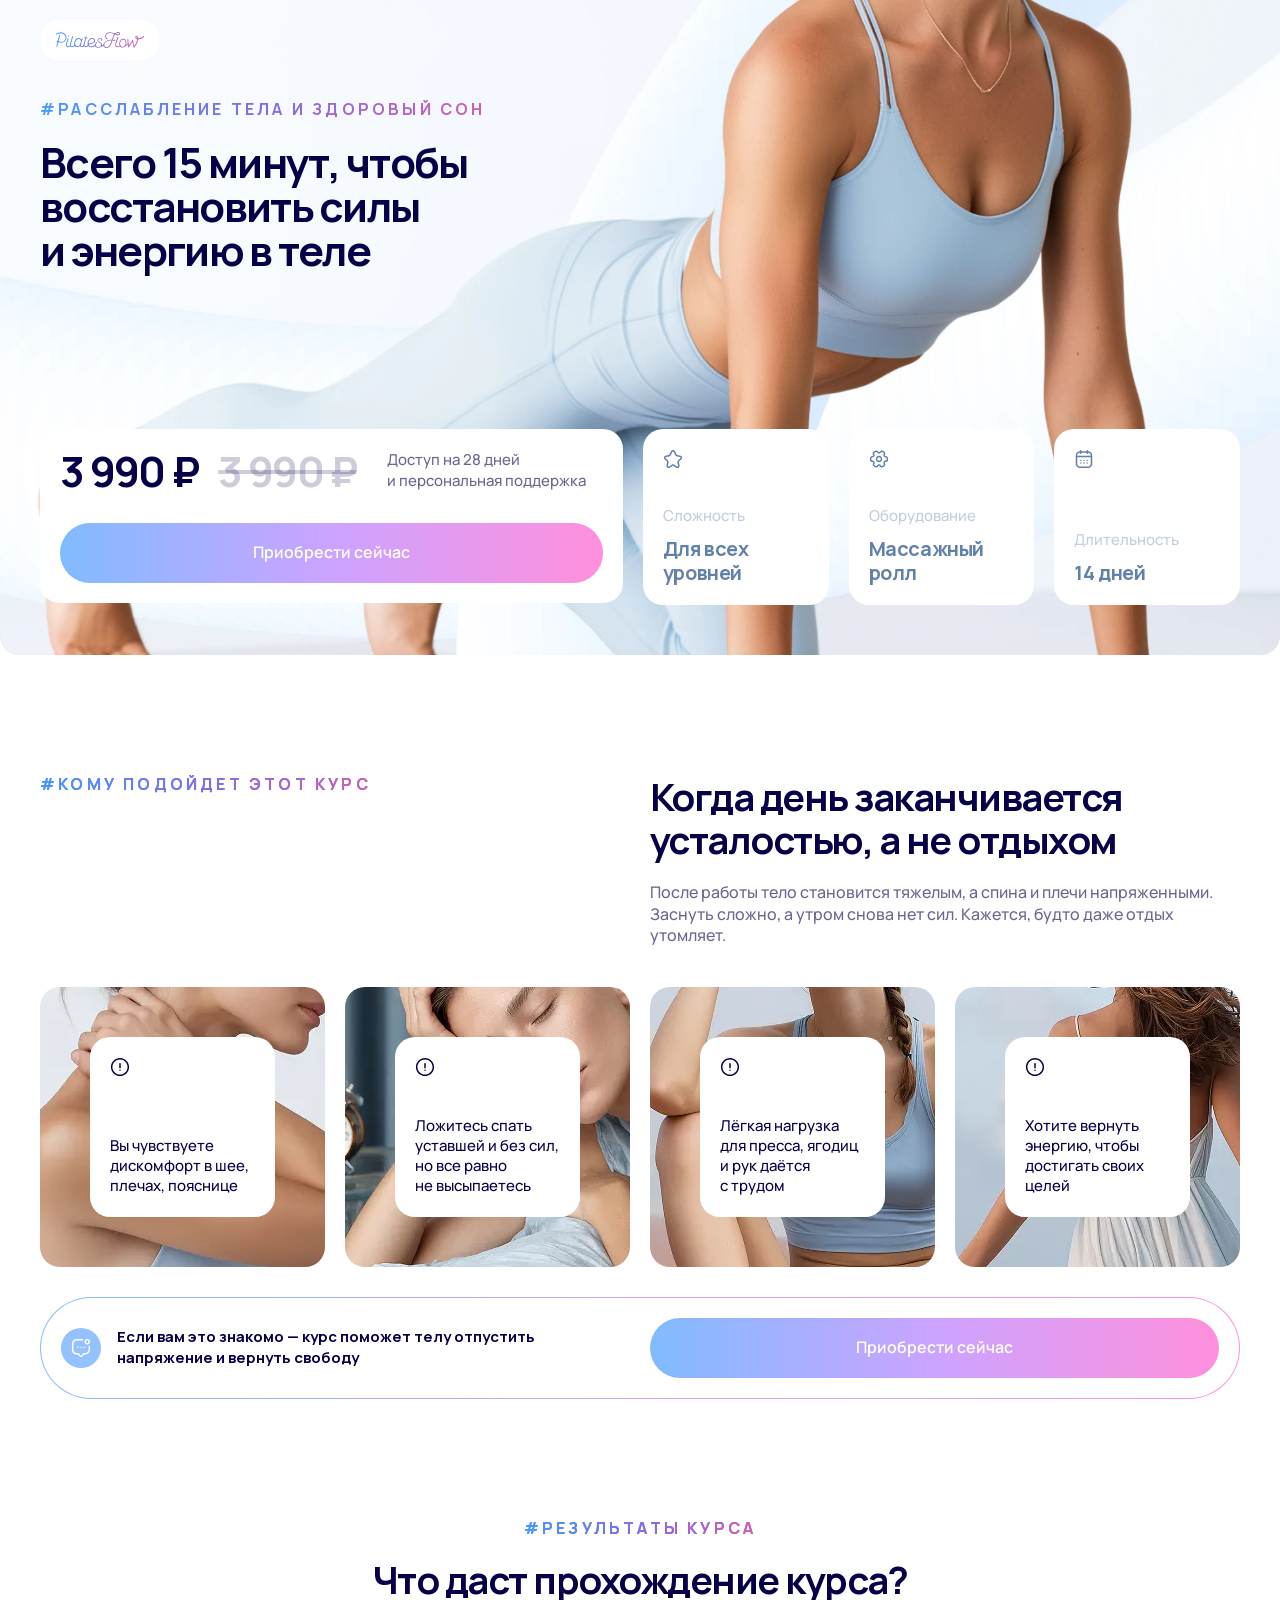
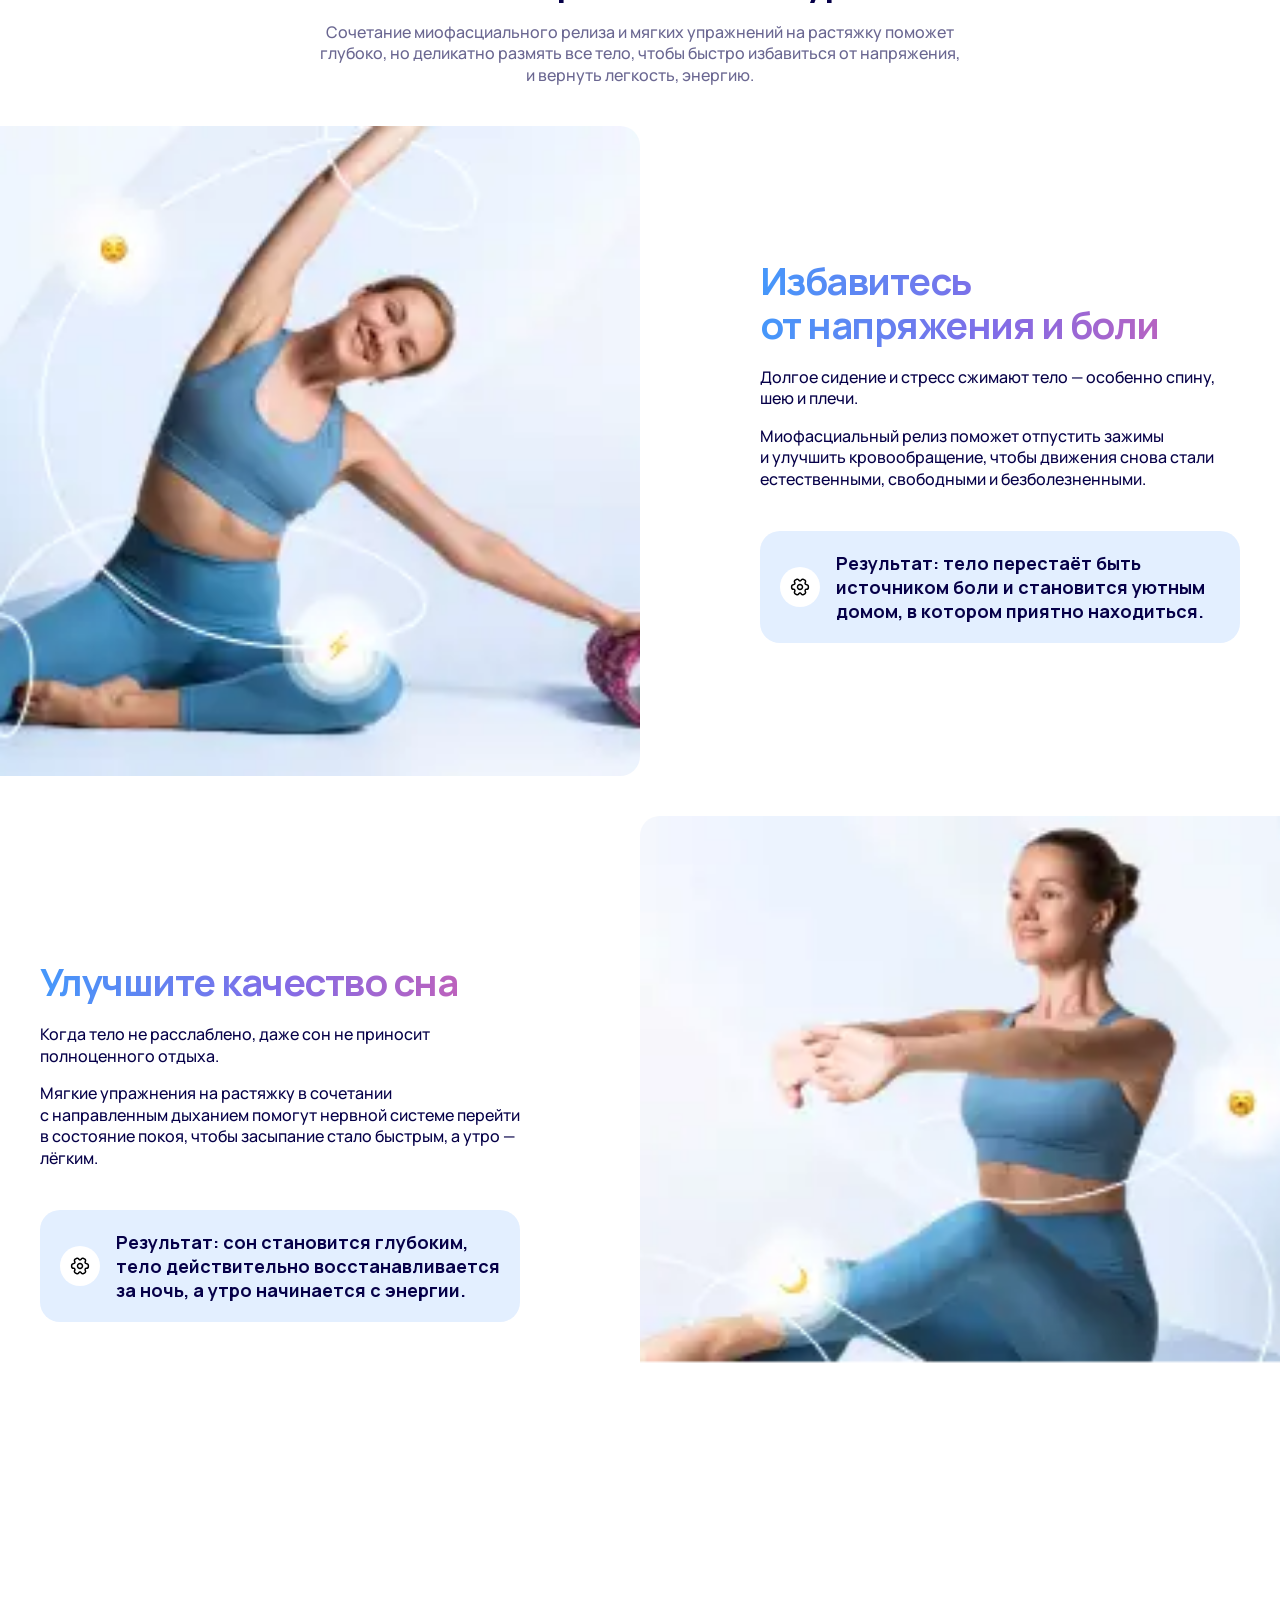
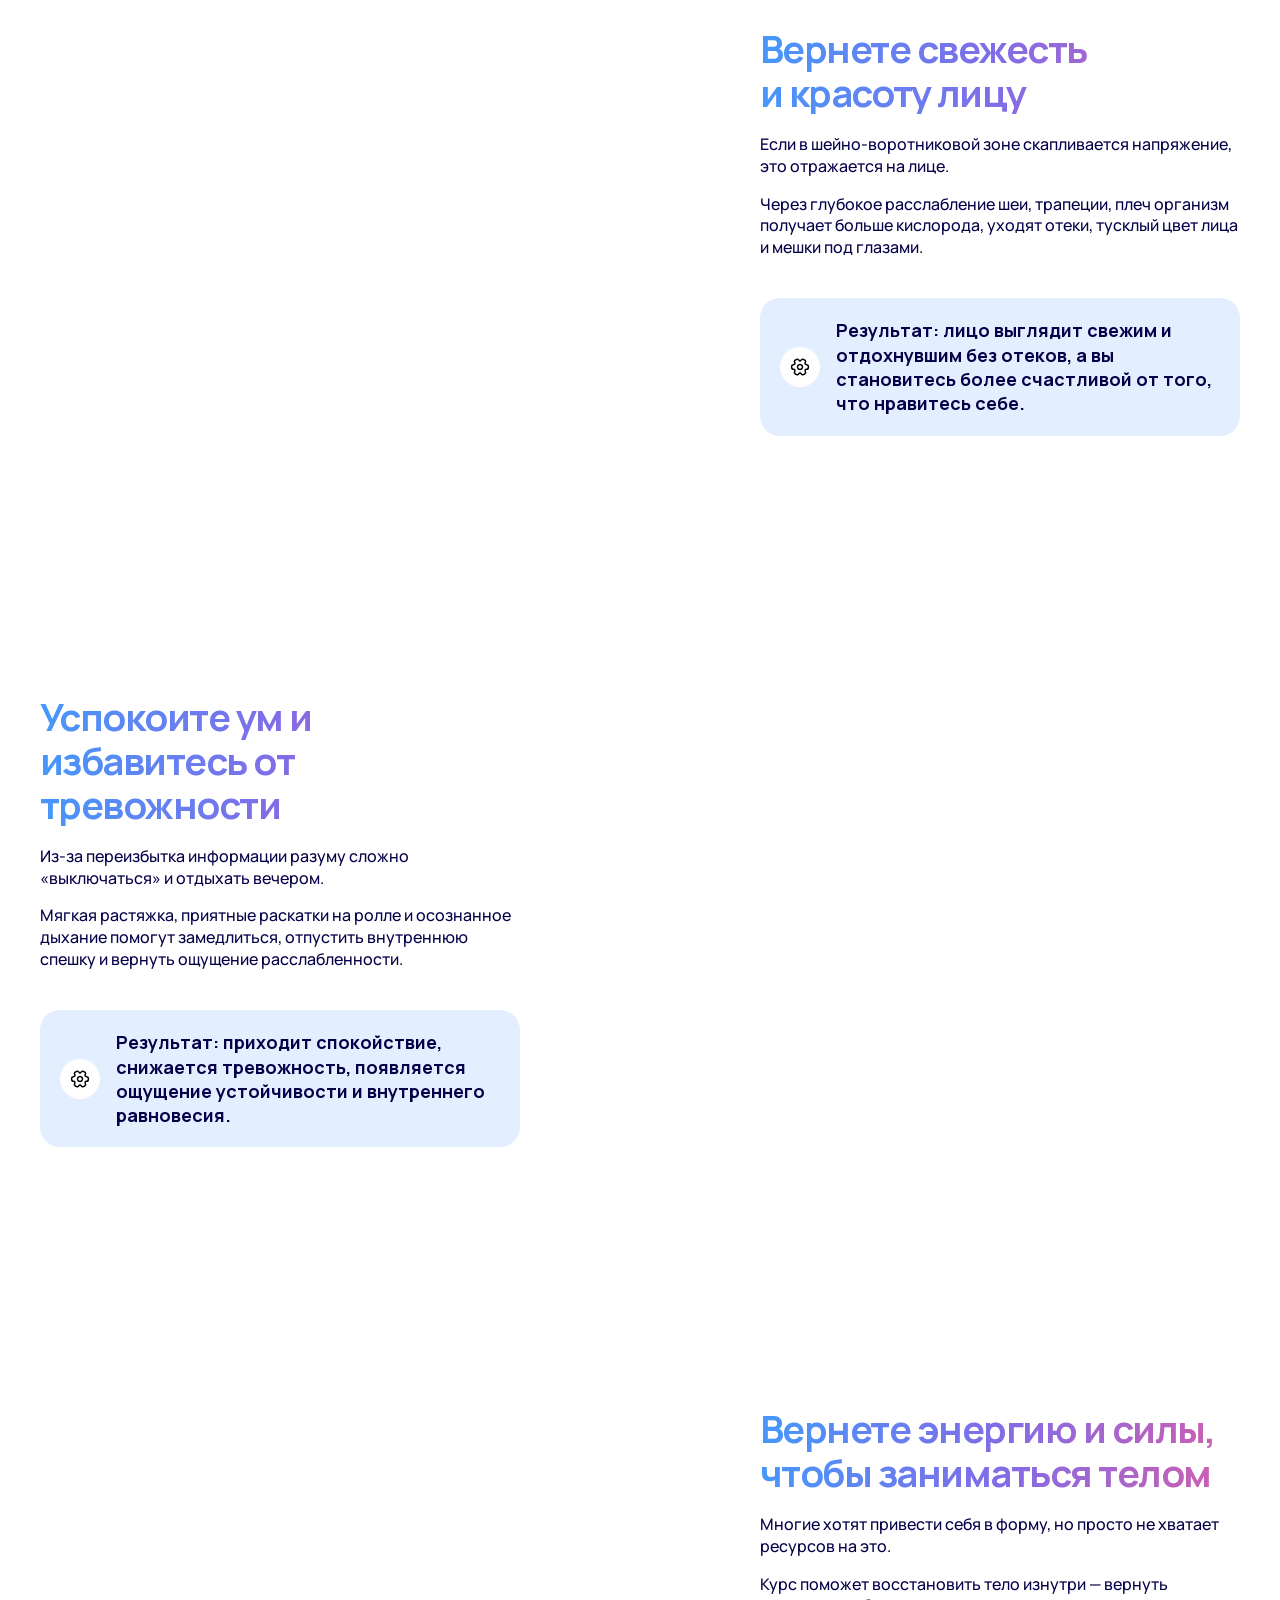
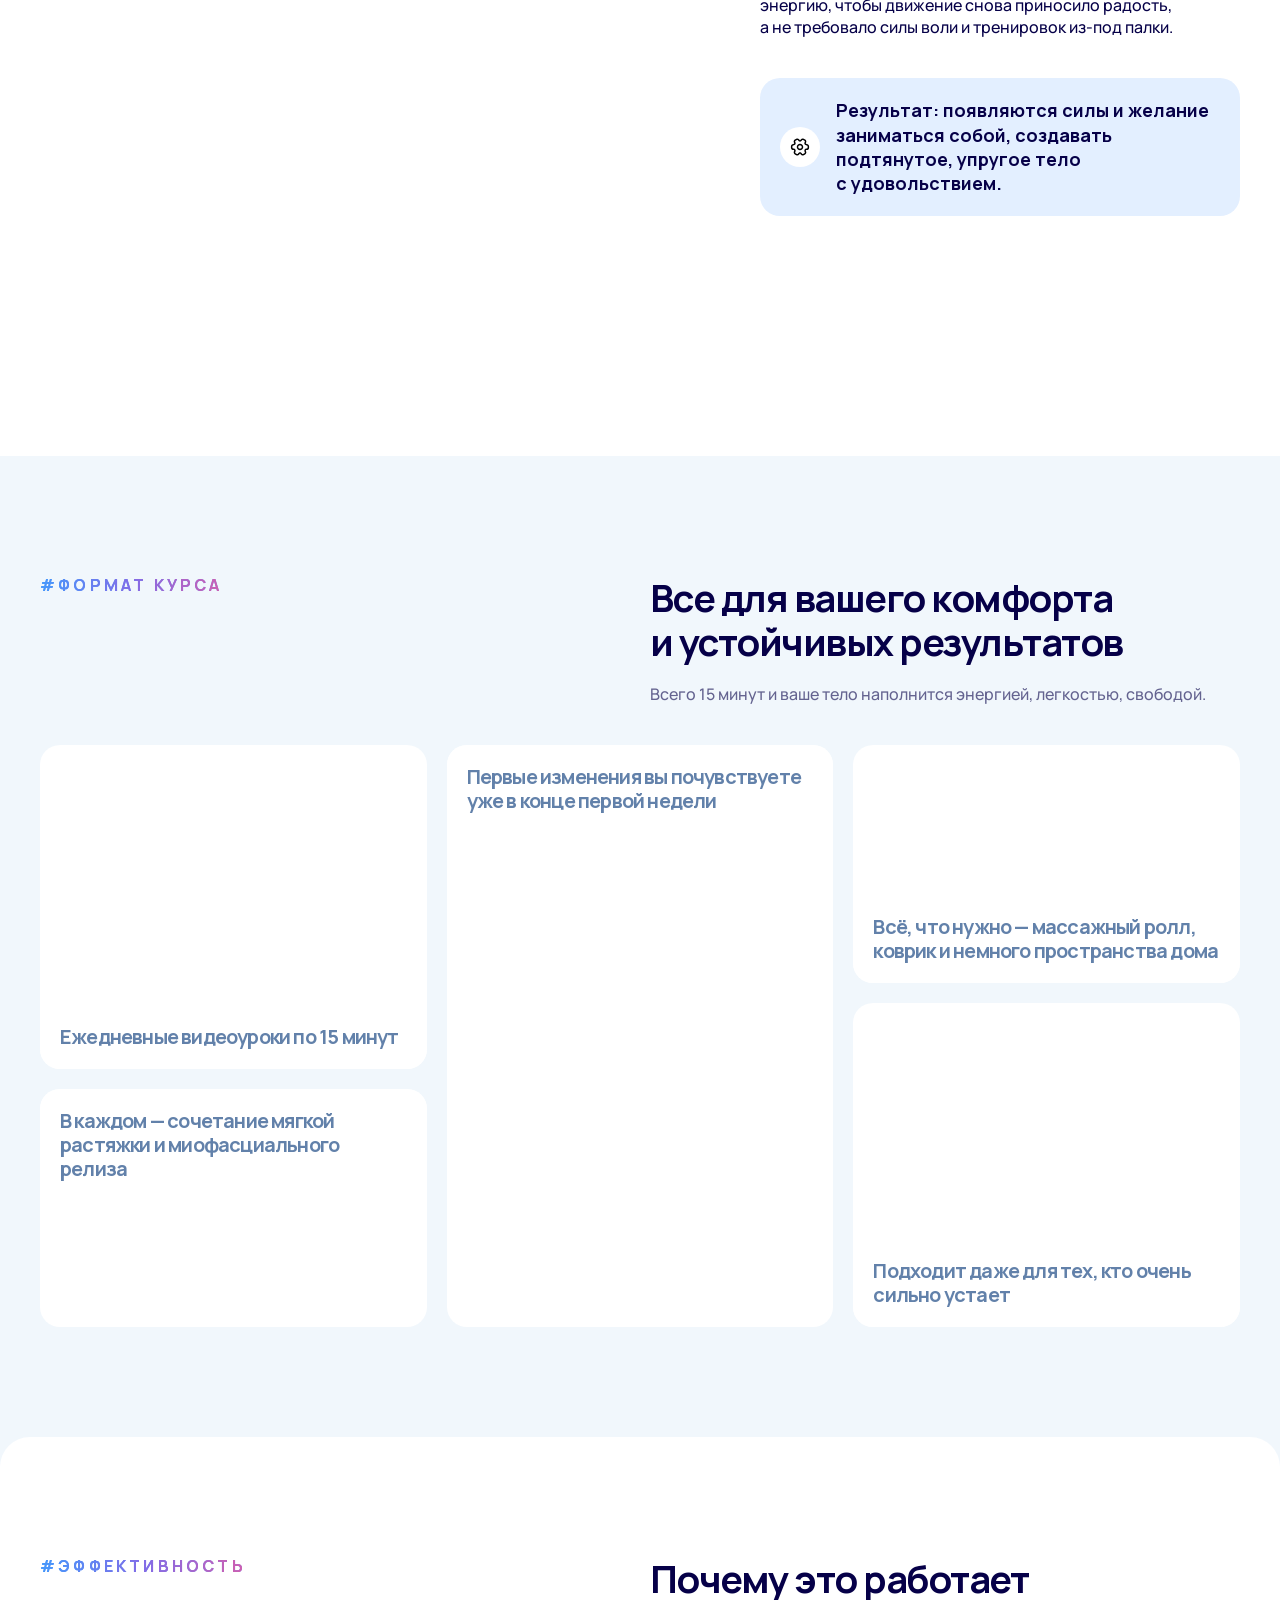
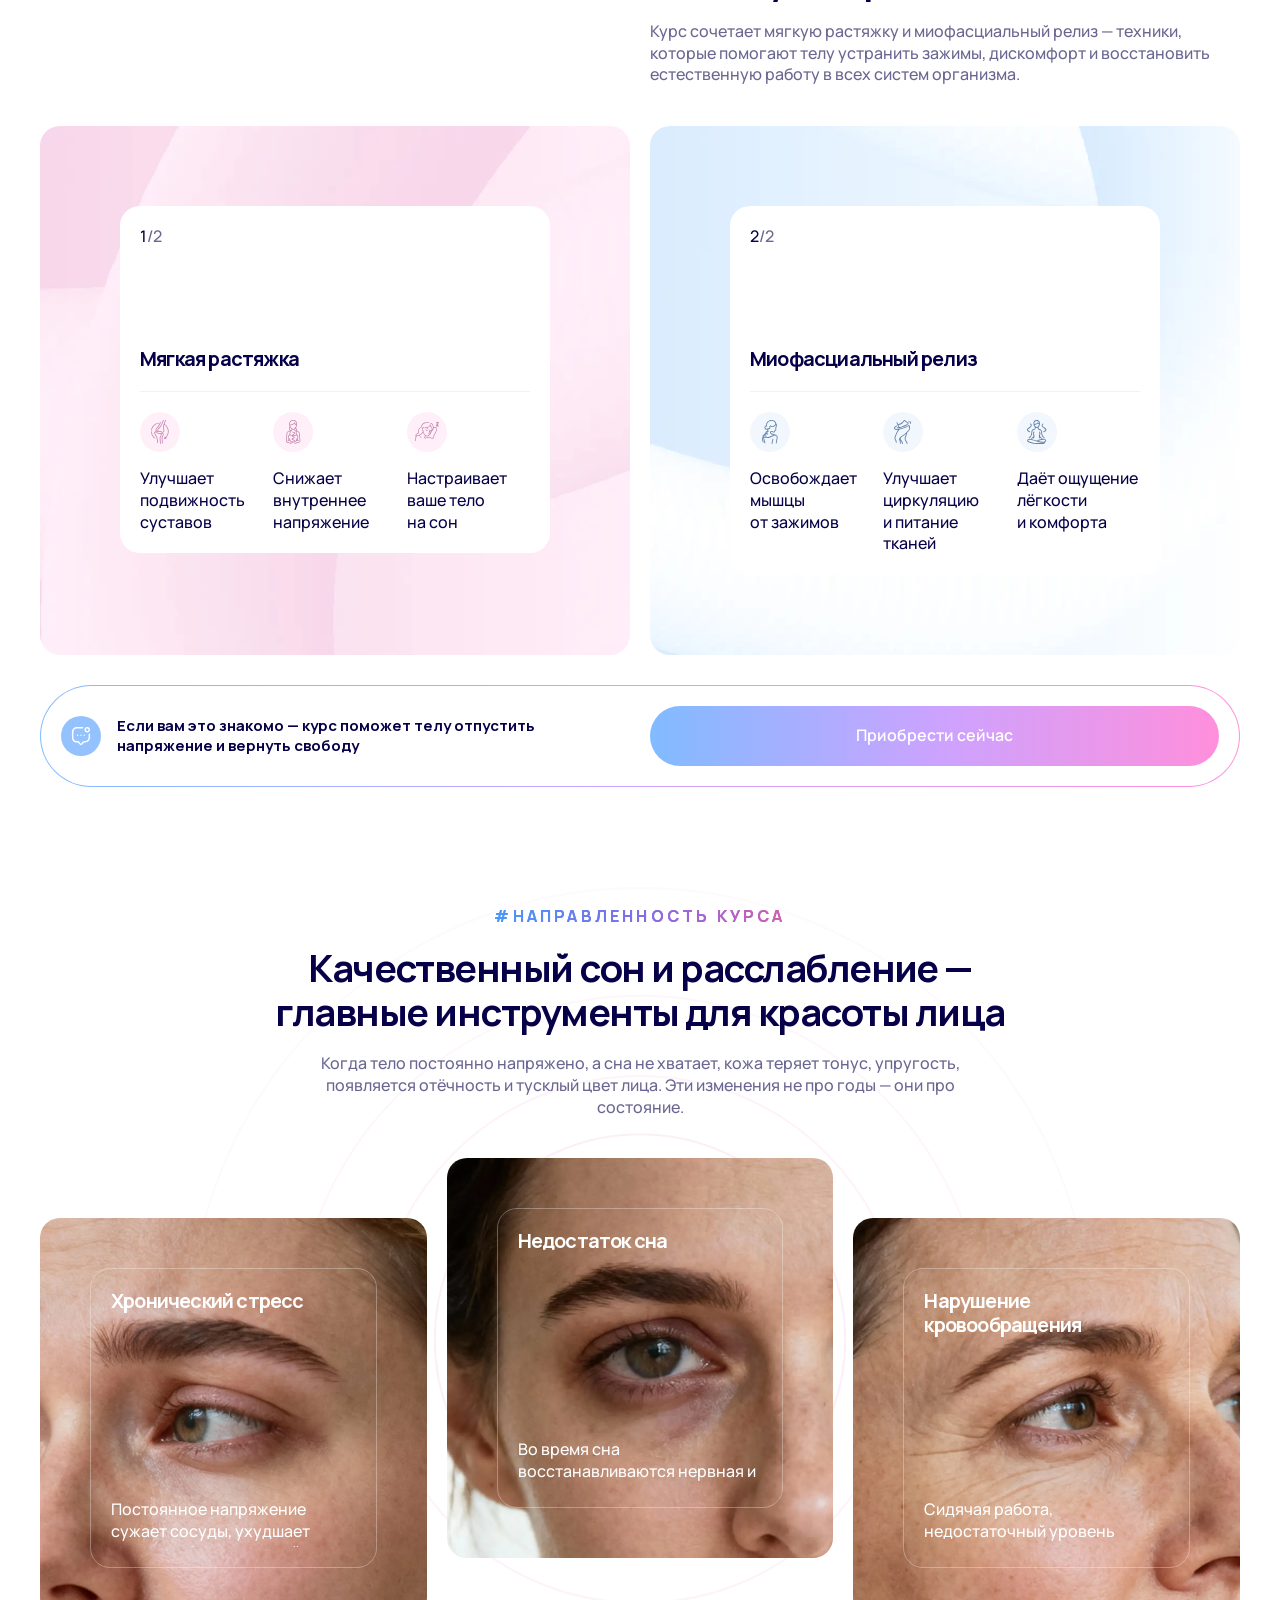
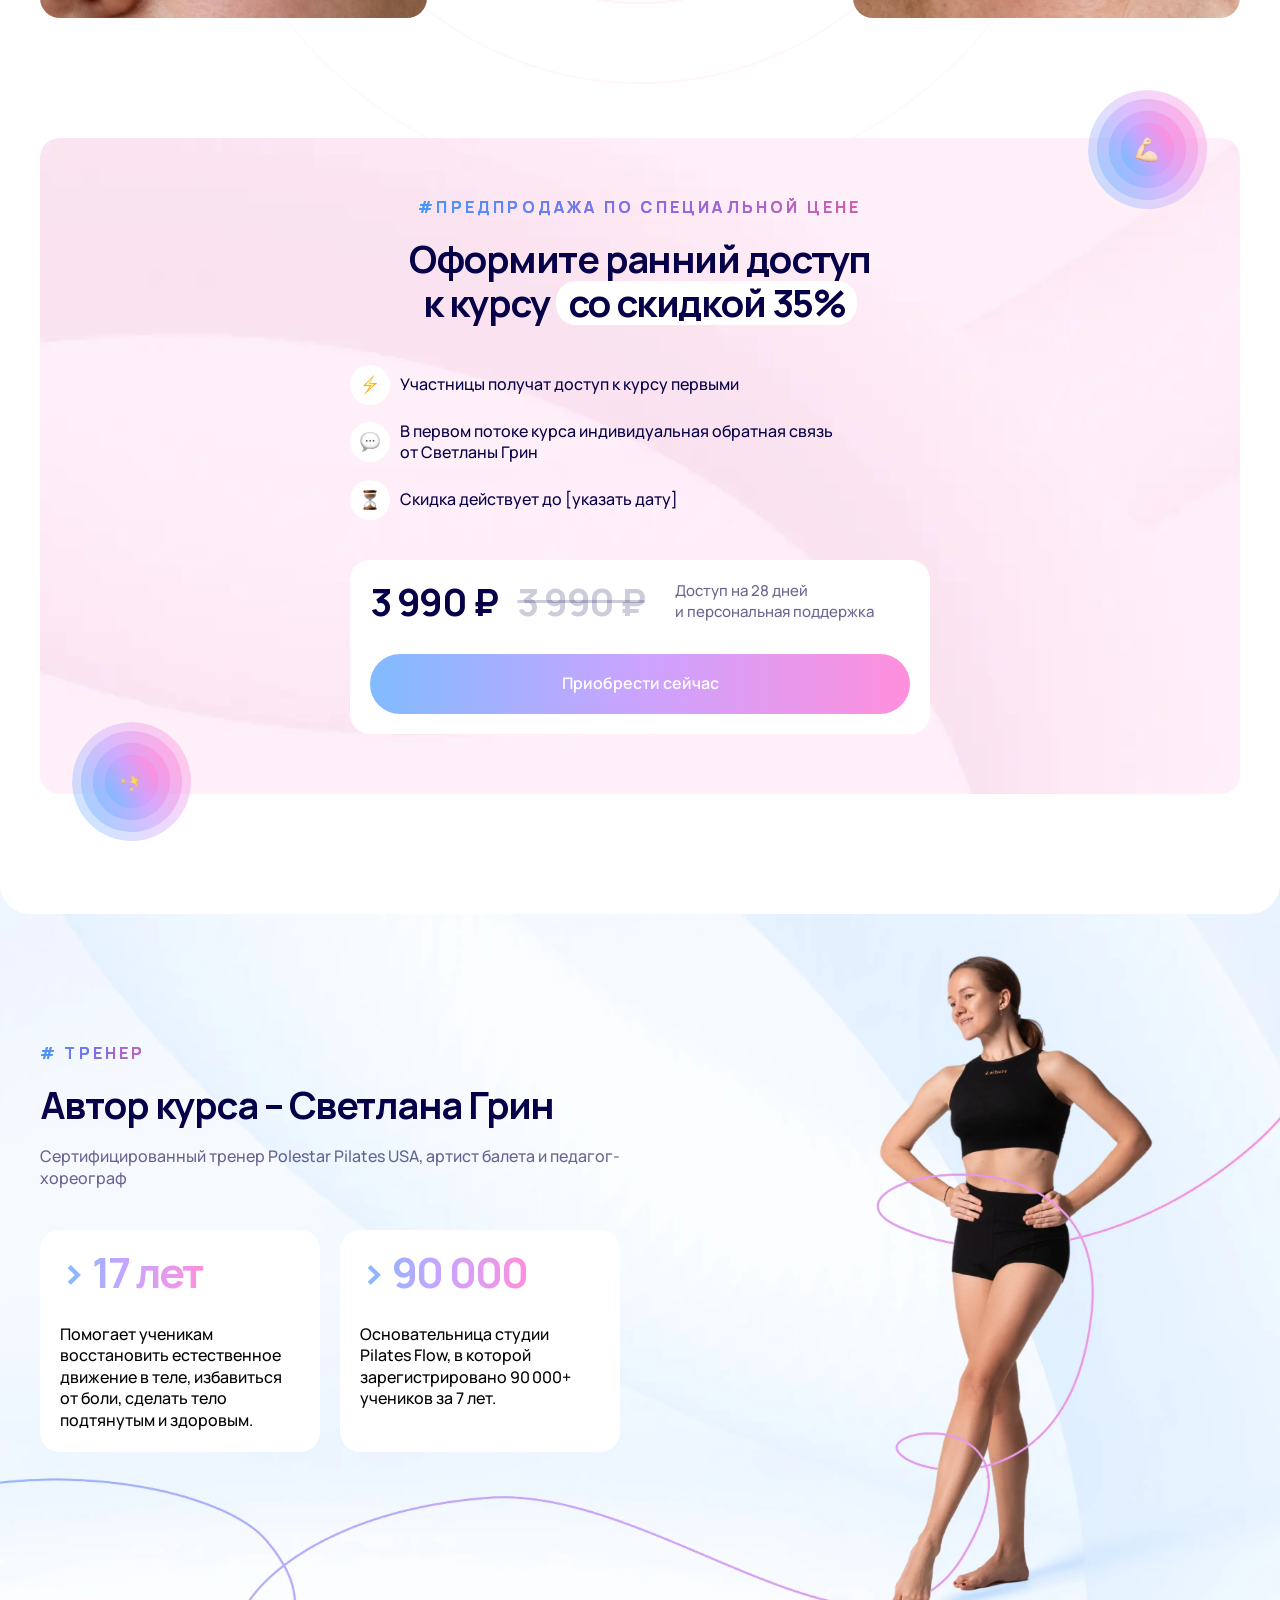
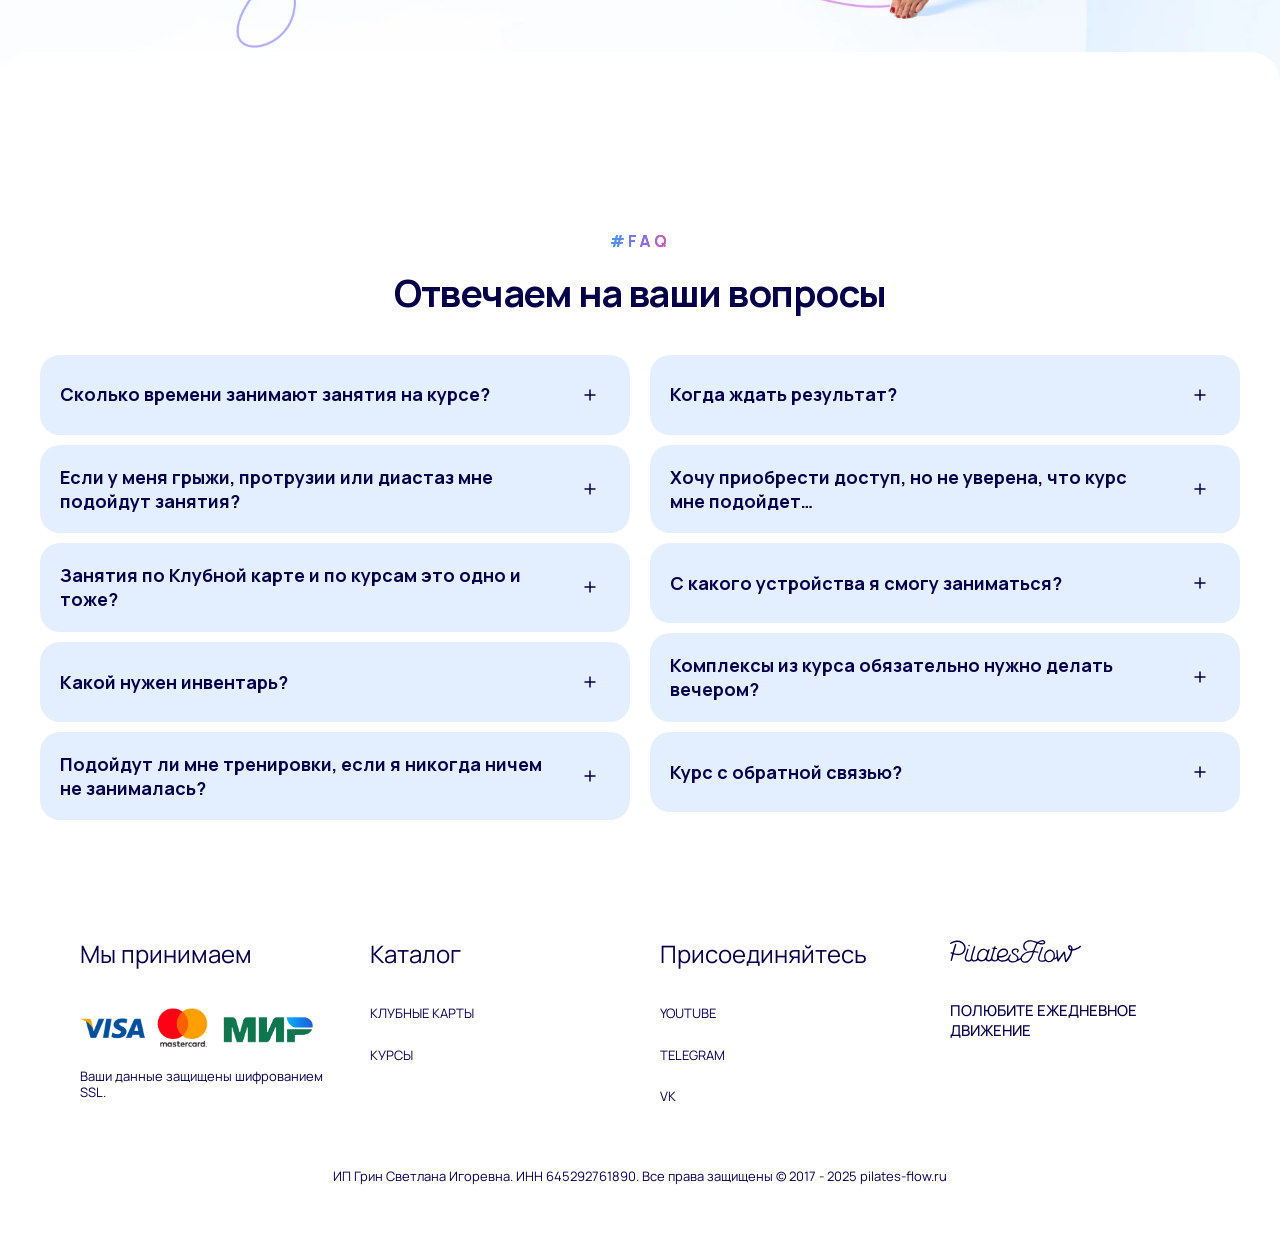
==== course.html @ ebfd4a47 "Add icons for live training, weeks, charges and super-series sections" ====
<!DOCTYPE html>
<html lang="ru">
  <head>
    <meta charset="UTF-8">
    <meta name="viewport" content="width=device-width, initial-scale=1.0">
    <title>Uniflow Promo </title>
    <meta name="description" content="Uniflow Promo">
    <meta name="keywords" content="Uniflow Promo">
    <meta name="theme-color" content="#4598FB">
    <link rel="icon" href="./favicon.svg" sizes="any" type="image/svg+xml">
    <link rel="icon" href="./favicon-32.png" sizes="32x32">
    <link rel="apple-touch-icon" href="./apple-touch-icon.png" sizes="180x180">
    <link rel="preload" href="fonts/Manrope-Medium.woff2" as="font" crossorigin="anonymous">
    <link rel="preload" href="fonts/Manrope-SemiBold.woff2" as="font" crossorigin="anonymous">
    <link rel="preload" href="fonts/Manrope-Regular.woff2" as="font" crossorigin="anonymous">
    <link rel="stylesheet" href="styles/style.css?v=1.0.2">
  </head>
  <body>
    <div class="hero-section">
      <div class="hero-section__container">
        <div class="hero-section__logo-container">
          <div class="logo-block"> <img src="img/logo.svg" alt="Pilatesflow" width="88" height="16"></div>
        </div>
        <div class="hero-section__header-block">
          <div class="hero-section__main-header-block">
            <div class="hero-section__subtitle"> 
              <div class="tag">#Расслабление тела и здоровый сон</div>
            </div>
            <h2 class="hero-section__title">Всего 15 минут, чтобы восстановить силы и энергию в теле</h2>
          </div>
          <div class="hero-section__info-block">
            <div class="hero-section__features-block">
                  <div class="feature-item">
                    <div class="feature-item__icon">
                          <svg aria-hidden="true" width="20" height="20">
                            <use xlink:href="img/sprite/sprite.svg#star"></use>
                          </svg>
                    </div>
                    <div class="feature-item__info">
                      <div class="feature-item__subtitle">Сложность</div>
                      <div class="feature-item__title">Для всех уровней</div>
                    </div>
                  </div>
                  <div class="feature-item">
                    <div class="feature-item__icon">
                          <svg aria-hidden="true" width="20" height="20">
                            <use xlink:href="img/sprite/sprite.svg#settings"></use>
                          </svg>
                    </div>
                    <div class="feature-item__info">
                      <div class="feature-item__subtitle">Оборудование</div>
                      <div class="feature-item__title">Массажный ролл</div>
                    </div>
                  </div>
                  <div class="feature-item feature-item--horizontal-mobile feature-item--full-mobile">
                    <div class="feature-item__icon">
                          <svg aria-hidden="true" width="20" height="20">
                            <use xlink:href="img/sprite/sprite.svg#calendar"></use>
                          </svg>
                    </div>
                    <div class="feature-item__info">
                      <div class="feature-item__subtitle">Длительность</div>
                      <div class="feature-item__title">14 дней</div>
                    </div>
                  </div>
            </div>
            <div class="hero-section__price-block">
              <div class="price-card">
                <div class="price-card__body">
                  <div class="price-card__price-block"> 
                    <div class="price-card__price">3 990 ₽ </div>
                    <div class="price-card__price price-card__price--old">3 990 ₽ </div>
                  </div>
                  <div class="price-card__description">Доступ на 28 дней и персональная поддержка</div>
                </div>
                <div class="price-card__button"> <a class="button button--main button--l button--full-width" href="#"><span class="button__content">   <span class="button__text">Приобрести сейчас</span></span></a>
                </div>
              </div>
            </div>
          </div>
        </div>
      </div>
    </div>
    <div class="pain-section">
      <div class="pain-section__container">
        <div class="pain-section__header-block"> 
          <div class="pain-section__subtitle"> 
            <div class="tag">#кому подойдет этот курс</div>
          </div>
          <div class="pain-section__main-header-block">
            <h2 class="pain-section__title">Когда день заканчивается усталостью, а не отдыхом</h2>
            <p class="pain-section__description">После работы тело становится тяжелым, а спина и плечи напряженными. Заснуть сложно, а утром снова нет сил. Кажется, будто даже отдых утомляет.</p>
          </div>
        </div>
        <div class="pain-section__cards-block">
              <div class="background-card" style="background-image: url(img/background-card/neck.webp);">
                <div class="background-card__content">
                  <div class="background-card__icon">
                        <svg aria-hidden="true" width="20" height="20">
                          <use xlink:href="img/sprite/sprite.svg#info-circle"></use>
                        </svg>
                  </div>
                  <p class="background-card__title">Вы чувствуете дискомфорт в шее, плечах, пояснице</p>
                </div>
              </div>
              <div class="background-card" style="background-image: url(img/background-card/insomnia.webp);">
                <div class="background-card__content">
                  <div class="background-card__icon">
                        <svg aria-hidden="true" width="20" height="20">
                          <use xlink:href="img/sprite/sprite.svg#info-circle"></use>
                        </svg>
                  </div>
                  <p class="background-card__title">Ложитесь спать уставшей и без сил, но все равно не высыпаетесь</p>
                </div>
              </div>
              <div class="background-card" style="background-image: url(img/background-card/woman-sitting.webp);">
                <div class="background-card__content">
                  <div class="background-card__icon">
                        <svg aria-hidden="true" width="20" height="20">
                          <use xlink:href="img/sprite/sprite.svg#info-circle"></use>
                        </svg>
                  </div>
                  <p class="background-card__title">Лёгкая нагрузка для пресса, ягодиц и рук даётся с трудом</p>
                </div>
              </div>
              <div class="background-card" style="background-image: url(img/background-card/woman-in-dress.webp);">
                <div class="background-card__content">
                  <div class="background-card__icon">
                        <svg aria-hidden="true" width="20" height="20">
                          <use xlink:href="img/sprite/sprite.svg#info-circle"></use>
                        </svg>
                  </div>
                  <p class="background-card__title">Хотите вернуть энергию, чтобы достигать своих целей</p>
                </div>
              </div>
        </div>
        <div class="pain-section__promo-card">
              <div class="promo-card">
                <div class="promo-card__inner">
                  <div class="promo-card__header">
                    <div class="promo-card__icon">
                          <svg aria-hidden="true" width="20" height="20">
                            <use xlink:href="img/sprite/sprite.svg#message-notification"></use>
                          </svg>
                    </div>
                    <div class="promo-card__title">Если вам это знакомо — курс поможет телу отпустить напряжение и вернуть свободу</div>
                  </div>
                  <div class="promo-card__button"><a class="button button--main button--l button--full-width" href="#"><span class="button__content">   <span class="button__text">Приобрести сейчас</span></span></a>
                  </div>
                </div>
              </div>
        </div>
      </div>
    </div>
    <div class="results-section">
      <div class="results-section__container">
        <div class="results-section__header-block"> 
          <div class="results-section__subtitle"> 
            <div class="tag">#результаты курса</div>
          </div>
          <div class="results-section__main-header-block">
            <h2 class="results-section__title">Что даст прохождение курса?</h2>
            <p class="results-section__description">Сочетание миофасциального релиза и мягких упражнений на растяжку поможет глубоко, но деликатно размять все тело, чтобы быстро избавиться от напряжения, и вернуть легкость, энергию.</p>
          </div>
        </div>
      </div>
      <div class="results-section__cards-block">
            <div class="result-block">
              <div class="result-block__container"> 
                <div class="result-block__row">
                  <div class="result-block__col">
                    <div class="result-block__image">
                      <picture>
                        <!-- Desktop 3x-->
                        <source media="(min-width: 1200px) and (min-resolution: 3dppx), (min-width: 1200px) and (-webkit-min-device-pixel-ratio: 3)" srcset="img/results-section/stretching-desktop@3x.webp 3x">
                        <!-- Desktop 2x-->
                        <source media="(min-width: 1200px) and (min-resolution: 2dppx), (min-width: 1200px) and (-webkit-min-device-pixel-ratio: 2)" srcset="img/results-section/stretching-desktop@2x.webp 2x">
                        <!-- Desktop 1x-->
                        <source media="(min-width: 1200px)" srcset="img/results-section/stretching-desktop@2x.webp 1x">
                        <!-- Tablet 3x-->
                        <source media="(min-width: 768px) and (min-resolution: 3dppx), (min-width: 768px) and (-webkit-min-device-pixel-ratio: 3)" srcset="img/results-section/stretching-tablet@3x.webp 3x">
                        <!-- Tablet 2x-->
                        <source media="(min-width: 768px) and (min-resolution: 2dppx), (min-width: 768px) and (-webkit-min-device-pixel-ratio: 2)" srcset="img/results-section/stretching-tablet@2x.webp 2x">
                        <!-- Tablet 1x-->
                        <source media="(min-width: 768px)" srcset="img/results-section/stretching-tablet.webp 1x">
                        <!-- Mobile (fallback)--><img src="img/results-section/stretching-mobile.webp" srcset="img/results-section/stretching-mobile@2x.webp 2x, img/results-section/stretching-mobile@3x.webp 3x" width="360" height="220" alt="Стретчинг с массажным ролом">
                      </picture>
                    </div>
                  </div>
                  <div class="result-block__col">
                    <div class="result-block__text-container">
                      <div class="result-block__text-block">
                        <h2 class="result-block__title">Избавитесь от напряжения и боли</h2>
                        <div class="result-block__description"><p>Долгое сидение и стресс сжимают тело — особенно спину, шею и плечи.</p> <p>Миофасциальный релиз поможет отпустить зажимы и улучшить кровообращение, чтобы движения снова стали естественными, свободными и безболезненными.</p></div>
                        <div class="result-block__highlight">
                              <div class="highlight">
                                <div class="highlight__icon"> 
                                      <svg aria-hidden="true" width="20" height="20">
                                        <use xlink:href="img/sprite/sprite.svg#settings"></use>
                                      </svg>
                                </div>
                                <div class="highlight__text">Результат: тело перестаёт быть источником боли и становится уютным домом, в котором приятно находиться.</div>
                              </div>
                        </div>
                      </div>
                    </div>
                  </div>
                </div>
              </div>
            </div>
            <div class="result-block result-block--reverse">
              <div class="result-block__container"> 
                <div class="result-block__row">
                  <div class="result-block__col">
                    <div class="result-block__image">
                      <picture>
                        <!-- Desktop 3x-->
                        <source media="(min-width: 1200px) and (min-resolution: 3dppx), (min-width: 1200px) and (-webkit-min-device-pixel-ratio: 3)" srcset="img/results-section/stretching-2-desktop@3x.webp 3x">
                        <!-- Desktop 2x-->
                        <source media="(min-width: 1200px) and (min-resolution: 2dppx), (min-width: 1200px) and (-webkit-min-device-pixel-ratio: 2)" srcset="img/results-section/stretching-2-desktop@2x.webp 2x">
                        <!-- Desktop 1x-->
                        <source media="(min-width: 1200px)" srcset="img/results-section/stretching-2-desktop@2x.webp 1x">
                        <!-- Tablet 3x-->
                        <source media="(min-width: 768px) and (min-resolution: 3dppx), (min-width: 768px) and (-webkit-min-device-pixel-ratio: 3)" srcset="img/results-section/stretching-2-tablet@3x.webp 3x">
                        <!-- Tablet 2x-->
                        <source media="(min-width: 768px) and (min-resolution: 2dppx), (min-width: 768px) and (-webkit-min-device-pixel-ratio: 2)" srcset="img/results-section/stretching-2-tablet@2x.webp 2x">
                        <!-- Tablet 1x-->
                        <source media="(min-width: 768px)" srcset="img/results-section/stretching-2-tablet.webp 1x">
                        <!-- Mobile (fallback)--><img src="img/results-section/stretching-2-mobile.webp" srcset="img/results-section/stretching-2-mobile@2x.webp 2x, img/results-section/stretching-2-mobile@3x.webp 3x" width="360" height="220" alt="Стретчинг с массажным ролом">
                      </picture>
                    </div>
                  </div>
                  <div class="result-block__col">
                    <div class="result-block__text-container">
                      <div class="result-block__text-block">
                        <h2 class="result-block__title">Улучшите качество сна</h2>
                        <div class="result-block__description"><p>Когда тело не расслаблено, даже сон не приносит полноценного отдыха.</p> <p>Мягкие упражнения на растяжку в сочетании с направленным дыханием помогут нервной системе перейти в состояние покоя, чтобы засыпание стало быстрым, а утро — лёгким.</div>
                        <div class="result-block__highlight">
                              <div class="highlight">
                                <div class="highlight__icon"> 
                                      <svg aria-hidden="true" width="20" height="20">
                                        <use xlink:href="img/sprite/sprite.svg#settings"></use>
                                      </svg>
                                </div>
                                <div class="highlight__text">Результат: сон становится глубоким, тело действительно восстанавливается за ночь, а утро начинается с энергии.</div>
                              </div>
                        </div>
                      </div>
                    </div>
                  </div>
                </div>
              </div>
            </div>
            <div class="result-block">
              <div class="result-block__container"> 
                <div class="result-block__row">
                  <div class="result-block__col">
                    <div class="result-block__image">
                      <picture>
                        <!-- Desktop 3x-->
                        <source media="(min-width: 1200px) and (min-resolution: 3dppx), (min-width: 1200px) and (-webkit-min-device-pixel-ratio: 3)" srcset="img/results-section/stretching-3-desktop@3x.webp 3x">
                        <!-- Desktop 2x-->
                        <source media="(min-width: 1200px) and (min-resolution: 2dppx), (min-width: 1200px) and (-webkit-min-device-pixel-ratio: 2)" srcset="img/results-section/stretching-3-desktop@2x.webp 2x">
                        <!-- Desktop 1x-->
                        <source media="(min-width: 1200px)" srcset="img/results-section/stretching-3-desktop@2x.webp 1x">
                        <!-- Tablet 3x-->
                        <source media="(min-width: 768px) and (min-resolution: 3dppx), (min-width: 768px) and (-webkit-min-device-pixel-ratio: 3)" srcset="img/results-section/stretching-3-tablet@3x.webp 3x">
                        <!-- Tablet 2x-->
                        <source media="(min-width: 768px) and (min-resolution: 2dppx), (min-width: 768px) and (-webkit-min-device-pixel-ratio: 2)" srcset="img/results-section/stretching-3-tablet@2x.webp 2x">
                        <!-- Tablet 1x-->
                        <source media="(min-width: 768px)" srcset="img/results-section/stretching-3-tablet.webp 1x">
                        <!-- Mobile (fallback)--><img src="img/results-section/stretching-3-mobile.webp" srcset="img/results-section/stretching-3-mobile@2x.webp 2x, img/results-section/stretching-3-mobile@3x.webp 3x" width="360" height="220" alt="Стретчинг с массажным ролом">
                      </picture>
                    </div>
                  </div>
                  <div class="result-block__col">
                    <div class="result-block__text-container">
                      <div class="result-block__text-block">
                        <h2 class="result-block__title">Вернете свежесть и красоту лицу</h2>
                        <div class="result-block__description"><p>Если в шейно-воротниковой зоне скапливается напряжение, это отражается на лице.</p> <p>Через глубокое расслабление шеи, трапеции, плеч организм получает больше кислорода, уходят отеки, тусклый цвет лица и мешки под глазами.</p></div>
                        <div class="result-block__highlight">
                              <div class="highlight">
                                <div class="highlight__icon"> 
                                      <svg aria-hidden="true" width="20" height="20">
                                        <use xlink:href="img/sprite/sprite.svg#settings"></use>
                                      </svg>
                                </div>
                                <div class="highlight__text">Результат: лицо выглядит свежим и отдохнувшим без отеков, а вы становитесь более счастливой от того, что нравитесь себе.</div>
                              </div>
                        </div>
                      </div>
                    </div>
                  </div>
                </div>
              </div>
            </div>
            <div class="result-block result-block--reverse">
              <div class="result-block__container"> 
                <div class="result-block__row">
                  <div class="result-block__col">
                    <div class="result-block__image">
                      <picture>
                        <!-- Desktop 3x-->
                        <source media="(min-width: 1200px) and (min-resolution: 3dppx), (min-width: 1200px) and (-webkit-min-device-pixel-ratio: 3)" srcset="img/results-section/stretching-4-desktop@3x.webp 3x">
                        <!-- Desktop 2x-->
                        <source media="(min-width: 1200px) and (min-resolution: 2dppx), (min-width: 1200px) and (-webkit-min-device-pixel-ratio: 2)" srcset="img/results-section/stretching-4-desktop@2x.webp 2x">
                        <!-- Desktop 1x-->
                        <source media="(min-width: 1200px)" srcset="img/results-section/stretching-4-desktop@2x.webp 1x">
                        <!-- Tablet 3x-->
                        <source media="(min-width: 768px) and (min-resolution: 3dppx), (min-width: 768px) and (-webkit-min-device-pixel-ratio: 3)" srcset="img/results-section/stretching-4-tablet@3x.webp 3x">
                        <!-- Tablet 2x-->
                        <source media="(min-width: 768px) and (min-resolution: 2dppx), (min-width: 768px) and (-webkit-min-device-pixel-ratio: 2)" srcset="img/results-section/stretching-4-tablet@2x.webp 2x">
                        <!-- Tablet 1x-->
                        <source media="(min-width: 768px)" srcset="img/results-section/stretching-4-tablet.webp 1x">
                        <!-- Mobile (fallback)--><img src="img/results-section/stretching-4-mobile.webp" srcset="img/results-section/stretching-4-mobile@2x.webp 2x, img/results-section/stretching-4-mobile@3x.webp 3x" width="360" height="220" alt="Стретчинг с массажным ролом">
                      </picture>
                    </div>
                  </div>
                  <div class="result-block__col">
                    <div class="result-block__text-container">
                      <div class="result-block__text-block">
                        <h2 class="result-block__title">Успокоите ум и избавитесь от тревожности</h2>
                        <div class="result-block__description"><p>Из-за переизбытка информации разуму сложно «выключаться» и отдыхать вечером.</p> <p>Мягкая растяжка, приятные раскатки на ролле и осознанное дыхание помогут замедлиться, отпустить внутреннюю спешку и вернуть ощущение расслабленности.</p></div>
                        <div class="result-block__highlight">
                              <div class="highlight">
                                <div class="highlight__icon"> 
                                      <svg aria-hidden="true" width="20" height="20">
                                        <use xlink:href="img/sprite/sprite.svg#settings"></use>
                                      </svg>
                                </div>
                                <div class="highlight__text">Результат: приходит спокойствие, снижается тревожность, появляется ощущение устойчивости и внутреннего равновесия.</div>
                              </div>
                        </div>
                      </div>
                    </div>
                  </div>
                </div>
              </div>
            </div>
            <div class="result-block">
              <div class="result-block__container"> 
                <div class="result-block__row">
                  <div class="result-block__col">
                    <div class="result-block__image">
                      <picture>
                        <!-- Desktop 3x-->
                        <source media="(min-width: 1200px) and (min-resolution: 3dppx), (min-width: 1200px) and (-webkit-min-device-pixel-ratio: 3)" srcset="img/results-section/stretching-5-desktop@3x.webp 3x">
                        <!-- Desktop 2x-->
                        <source media="(min-width: 1200px) and (min-resolution: 2dppx), (min-width: 1200px) and (-webkit-min-device-pixel-ratio: 2)" srcset="img/results-section/stretching-5-desktop@2x.webp 2x">
                        <!-- Desktop 1x-->
                        <source media="(min-width: 1200px)" srcset="img/results-section/stretching-5-desktop@2x.webp 1x">
                        <!-- Tablet 3x-->
                        <source media="(min-width: 768px) and (min-resolution: 3dppx), (min-width: 768px) and (-webkit-min-device-pixel-ratio: 3)" srcset="img/results-section/stretching-5-tablet@3x.webp 3x">
                        <!-- Tablet 2x-->
                        <source media="(min-width: 768px) and (min-resolution: 2dppx), (min-width: 768px) and (-webkit-min-device-pixel-ratio: 2)" srcset="img/results-section/stretching-5-tablet@2x.webp 2x">
                        <!-- Tablet 1x-->
                        <source media="(min-width: 768px)" srcset="img/results-section/stretching-5-tablet.webp 1x">
                        <!-- Mobile (fallback)--><img src="img/results-section/stretching-5-mobile.webp" srcset="img/results-section/stretching-5-mobile@2x.webp 2x, img/results-section/stretching-5-mobile@3x.webp 3x" width="360" height="220" alt="Стретчинг с массажным ролом">
                      </picture>
                    </div>
                  </div>
                  <div class="result-block__col">
                    <div class="result-block__text-container">
                      <div class="result-block__text-block">
                        <h2 class="result-block__title">Вернете энергию и силы, чтобы заниматься телом</h2>
                        <div class="result-block__description"><p>Многие хотят привести себя в форму, но просто не хватает ресурсов на это.</p> <p>Курс поможет восстановить тело изнутри — вернуть энергию, чтобы движение снова приносило радость, а не требовало силы воли и тренировок из-под палки.</p></div>
                        <div class="result-block__highlight">
                              <div class="highlight">
                                <div class="highlight__icon"> 
                                      <svg aria-hidden="true" width="20" height="20">
                                        <use xlink:href="img/sprite/sprite.svg#settings"></use>
                                      </svg>
                                </div>
                                <div class="highlight__text">Результат: появляются силы и желание заниматься собой, создавать подтянутое, упругое тело с удовольствием.</div>
                              </div>
                        </div>
                      </div>
                    </div>
                  </div>
                </div>
              </div>
            </div>
      </div>
    </div>
    <div class="format-section">
      <div class="format-section__container">
        <div class="format-section__header-block"> 
          <div class="format-section__subtitle"> 
            <div class="tag">#формат курса</div>
          </div>
          <div class="format-section__main-header-block">
            <h2 class="format-section__title">Все для вашего комфорта и устойчивых результатов</h2>
            <p class="format-section__description">Всего 15 минут и ваше тело наполнится энергией, легкостью, свободой.</p>
          </div>
        </div>
        <div class="format-section__cards-block">
              <div class="format-card">
                <div class="format-card__image">
                  <picture>
                    <!-- Desktop 3x-->
                    <source media="(min-width: 1199px) and (min-resolution: 3dppx), (min-width: 1199px) and (-webkit-min-device-pixel-ratio: 3)" srcset="img/format-cards/lesson-desktop@3x.webp 3x">
                    <!-- Desktop 2x-->
                    <source media="(min-width: 1199px) and (min-resolution: 2dppx), (min-width: 1199px) and (-webkit-min-device-pixel-ratio: 2)" srcset="img/format-cards/lesson-desktop@2x.webp 2x">
                    <!-- Desktop 1x-->
                    <source media="(min-width: 1199px)" srcset="img/format-cards/lesson-desktop.webp 1x">
                    <!-- Tablet 3x-->
                    <source media="(min-width: 600px) and (min-resolution: 3dppx), (min-width: 600px) and (-webkit-min-device-pixel-ratio: 3)" srcset="img/format-cards/lesson-tablet@3x.webp 3x">
                    <!-- Tablet 2x-->
                    <source media="(min-width: 600px) and (min-resolution: 2dppx), (min-width: 600px) and (-webkit-min-device-pixel-ratio: 2)" srcset="img/format-cards/lesson-tablet@2x.webp 2x">
                    <!-- Tablet 1x-->
                    <source media="(min-width: 600px)" srcset="img/format-cards/lesson-tablet.webp 1x">
                    <!-- Mobile (fallback)--><img src="img/format-cards/lesson-mobile.webp" width="360" height="220" alt="Ежедневные видеоуроки по 15 минут">
                  </picture>
                </div>
                <div class="format-card__header"> 
                  <div class="format-card__title">Ежедневные видеоуроки по 15 минут</div>
                </div>
              </div>
              <div class="format-card format-card--inverse">
                <div class="format-card__image">
                  <picture>
                    <!-- Desktop 3x-->
                    <source media="(min-width: 1199px) and (min-resolution: 3dppx), (min-width: 1199px) and (-webkit-min-device-pixel-ratio: 3)" srcset="img/format-cards/roll-up-desktop@3x.webp 3x">
                    <!-- Desktop 2x-->
                    <source media="(min-width: 1199px) and (min-resolution: 2dppx), (min-width: 1199px) and (-webkit-min-device-pixel-ratio: 2)" srcset="img/format-cards/roll-up-desktop@2x.webp 2x">
                    <!-- Desktop 1x-->
                    <source media="(min-width: 1199px)" srcset="img/format-cards/roll-up-desktop.webp 1x">
                    <!-- Tablet 3x-->
                    <source media="(min-width: 600px) and (min-resolution: 3dppx), (min-width: 600px) and (-webkit-min-device-pixel-ratio: 3)" srcset="img/format-cards/roll-up-tablet@3x.webp 3x">
                    <!-- Tablet 2x-->
                    <source media="(min-width: 600px) and (min-resolution: 2dppx), (min-width: 600px) and (-webkit-min-device-pixel-ratio: 2)" srcset="img/format-cards/roll-up-tablet@2x.webp 2x">
                    <!-- Tablet 1x-->
                    <source media="(min-width: 600px)" srcset="img/format-cards/roll-up-tablet.webp 1x">
                    <!-- Mobile (fallback)--><img src="img/format-cards/roll-up-mobile.webp" width="360" height="220" alt="В каждом — сочетание мягкой растяжки и миофасциального релиза">
                  </picture>
                </div>
                <div class="format-card__header"> 
                  <div class="format-card__title">В каждом — сочетание мягкой растяжки и миофасциального релиза</div>
                </div>
              </div>
              <div class="format-card format-card--inverse format-card--inverse--md-full-height">
                <div class="format-card__image">
                  <picture>
                    <!-- Desktop 3x-->
                    <source media="(min-width: 1199px) and (min-resolution: 3dppx), (min-width: 1199px) and (-webkit-min-device-pixel-ratio: 3)" srcset="img/format-cards/calendar-desktop@3x.webp 3x">
                    <!-- Desktop 2x-->
                    <source media="(min-width: 1199px) and (min-resolution: 2dppx), (min-width: 1199px) and (-webkit-min-device-pixel-ratio: 2)" srcset="img/format-cards/calendar-desktop@2x.webp 2x">
                    <!-- Desktop 1x-->
                    <source media="(min-width: 1199px)" srcset="img/format-cards/calendar-desktop.webp 1x">
                    <!-- Tablet 3x-->
                    <source media="(min-width: 600px) and (min-resolution: 3dppx), (min-width: 600px) and (-webkit-min-device-pixel-ratio: 3)" srcset="img/format-cards/calendar-tablet@3x.webp 3x">
                    <!-- Tablet 2x-->
                    <source media="(min-width: 600px) and (min-resolution: 2dppx), (min-width: 600px) and (-webkit-min-device-pixel-ratio: 2)" srcset="img/format-cards/calendar-tablet@2x.webp 2x">
                    <!-- Tablet 1x-->
                    <source media="(min-width: 600px)" srcset="img/format-cards/calendar-tablet.webp 1x">
                    <!-- Mobile (fallback)--><img src="img/format-cards/calendar-mobile.webp" width="360" height="220" alt="Первые изменения вы почувствуете уже в конце первой недели">
                  </picture>
                </div>
                <div class="format-card__header"> 
                  <div class="format-card__title">Первые изменения вы почувствуете уже в конце первой недели</div>
                </div>
              </div>
              <div class="format-card">
                <div class="format-card__image">
                  <picture>
                    <!-- Desktop 3x-->
                    <source media="(min-width: 1199px) and (min-resolution: 3dppx), (min-width: 1199px) and (-webkit-min-device-pixel-ratio: 3)" srcset="img/format-cards/roll-desktop@3x.webp 3x">
                    <!-- Desktop 2x-->
                    <source media="(min-width: 1199px) and (min-resolution: 2dppx), (min-width: 1199px) and (-webkit-min-device-pixel-ratio: 2)" srcset="img/format-cards/roll-desktop@2x.webp 2x">
                    <!-- Desktop 1x-->
                    <source media="(min-width: 1199px)" srcset="img/format-cards/roll-desktop.webp 1x">
                    <!-- Tablet 3x-->
                    <source media="(min-width: 600px) and (min-resolution: 3dppx), (min-width: 600px) and (-webkit-min-device-pixel-ratio: 3)" srcset="img/format-cards/roll-tablet@3x.webp 3x">
                    <!-- Tablet 2x-->
                    <source media="(min-width: 600px) and (min-resolution: 2dppx), (min-width: 600px) and (-webkit-min-device-pixel-ratio: 2)" srcset="img/format-cards/roll-tablet@2x.webp 2x">
                    <!-- Tablet 1x-->
                    <source media="(min-width: 600px)" srcset="img/format-cards/roll-tablet.webp 1x">
                    <!-- Mobile (fallback)--><img src="img/format-cards/roll-mobile.webp" width="360" height="220" alt="Всё, что нужно — массажный ролл, коврик и немного пространства дома">
                  </picture>
                </div>
                <div class="format-card__header"> 
                  <div class="format-card__title">Всё, что нужно — массажный ролл, коврик и немного пространства дома</div>
                </div>
              </div>
              <div class="format-card">
                <div class="format-card__image">
                  <picture>
                    <!-- Desktop 3x-->
                    <source media="(min-width: 1199px) and (min-resolution: 3dppx), (min-width: 1199px) and (-webkit-min-device-pixel-ratio: 3)" srcset="img/format-cards/1-desktop@3x.webp 3x">
                    <!-- Desktop 2x-->
                    <source media="(min-width: 1199px) and (min-resolution: 2dppx), (min-width: 1199px) and (-webkit-min-device-pixel-ratio: 2)" srcset="img/format-cards/1-desktop@2x.webp 2x">
                    <!-- Desktop 1x-->
                    <source media="(min-width: 1199px)" srcset="img/format-cards/1-desktop.webp 1x">
                    <!-- Tablet 3x-->
                    <source media="(min-width: 600px) and (min-resolution: 3dppx), (min-width: 600px) and (-webkit-min-device-pixel-ratio: 3)" srcset="img/format-cards/1-tablet@3x.webp 3x">
                    <!-- Tablet 2x-->
                    <source media="(min-width: 600px) and (min-resolution: 2dppx), (min-width: 600px) and (-webkit-min-device-pixel-ratio: 2)" srcset="img/format-cards/1-tablet@2x.webp 2x">
                    <!-- Tablet 1x-->
                    <source media="(min-width: 600px)" srcset="img/format-cards/1-tablet.webp 1x">
                    <!-- Mobile (fallback)--><img src="img/format-cards/1-mobile.webp" width="360" height="220" alt="Подходит даже для тех, кто очень сильно устает">
                  </picture>
                </div>
                <div class="format-card__header"> 
                  <div class="format-card__title">Подходит даже для тех, кто очень сильно устает</div>
                </div>
              </div>
        </div>
      </div>
    </div>
    <div class="white-section">
      <div class="efficiency-section">
        <div class="efficiency-section__container">
          <div class="efficiency-section__header-block"> 
            <div class="efficiency-section__subtitle"> 
              <div class="tag">#эффективность</div>
            </div>
            <div class="efficiency-section__main-header-block">
              <h2 class="efficiency-section__title">Почему это работает</h2>
              <p class="efficiency-section__description">Курс сочетает мягкую растяжку и миофасциальный релиз — техники, которые помогают телу устранить зажимы, дискомфорт и восстановить естественную работу в всех систем организма.</p>
            </div>
          </div>
          <div class="efficiency-section__cards-block">
                  <div class="feature-card feature-card--pink">
                    <div class="feature-card__container"> 
                      <div class="feature-card__header">
                        <div class="feature-card__counter"> 
                          <div class="feature-card__counter-current">1</div>/2
                        </div>
                        <h3 class="feature-card__title">Мягкая растяжка</h3>
                      </div>
                      <div class="feature-card__body">
                        <div class="feature-card__item">
                          <div class="feature-card__item-icon">
                                  <svg aria-hidden="true" width="24" height="24">
                                    <use xlink:href="img/sprite/sprite.svg#bone"></use>
                                  </svg>
                          </div>
                          <div class="feature-card__item-label">Улучшает подвижность суставов</div>
                        </div>
                        <div class="feature-card__item">
                          <div class="feature-card__item-icon">
                                  <svg aria-hidden="true" width="24" height="24">
                                    <use xlink:href="img/sprite/sprite.svg#stress"></use>
                                  </svg>
                          </div>
                          <div class="feature-card__item-label">Снижает внутреннее напряжение</div>
                        </div>
                        <div class="feature-card__item">
                          <div class="feature-card__item-icon">
                                  <svg aria-hidden="true" width="24" height="24">
                                    <use xlink:href="img/sprite/sprite.svg#sleep"></use>
                                  </svg>
                          </div>
                          <div class="feature-card__item-label">Настраивает ваше тело на сон</div>
                        </div>
                      </div>
                    </div>
                  </div>
                  <div class="feature-card feature-card--blue">
                    <div class="feature-card__container"> 
                      <div class="feature-card__header">
                        <div class="feature-card__counter"> 
                          <div class="feature-card__counter-current">2</div>/2
                        </div>
                        <h3 class="feature-card__title">Миофасциальный релиз</h3>
                      </div>
                      <div class="feature-card__body">
                        <div class="feature-card__item">
                          <div class="feature-card__item-icon">
                                  <svg aria-hidden="true" width="24" height="24">
                                    <use xlink:href="img/sprite/sprite.svg#clamps"></use>
                                  </svg>
                          </div>
                          <div class="feature-card__item-label">Освобождает мышцы от зажимов</div>
                        </div>
                        <div class="feature-card__item">
                          <div class="feature-card__item-icon">
                                  <svg aria-hidden="true" width="24" height="24">
                                    <use xlink:href="img/sprite/sprite.svg#tissue"></use>
                                  </svg>
                          </div>
                          <div class="feature-card__item-label">Улучшает циркуляцию и питание тканей</div>
                        </div>
                        <div class="feature-card__item">
                          <div class="feature-card__item-icon">
                                  <svg aria-hidden="true" width="24" height="24">
                                    <use xlink:href="img/sprite/sprite.svg#relax"></use>
                                  </svg>
                          </div>
                          <div class="feature-card__item-label">Даёт ощущение лёгкости и комфорта</div>
                        </div>
                      </div>
                    </div>
                  </div>
          </div>
          <div class="efficiency-section__promo-card">
                  <div class="promo-card">
                    <div class="promo-card__inner">
                      <div class="promo-card__header">
                        <div class="promo-card__icon">
                                <svg aria-hidden="true" width="20" height="20">
                                  <use xlink:href="img/sprite/sprite.svg#message-notification"></use>
                                </svg>
                        </div>
                        <div class="promo-card__title">Если вам это знакомо — курс поможет телу отпустить напряжение и вернуть свободу</div>
                      </div>
                      <div class="promo-card__button"><a class="button button--main button--l button--full-width" href="#"><span class="button__content">   <span class="button__text">Приобрести сейчас</span></span></a>
                      </div>
                    </div>
                  </div>
          </div>
        </div>
      </div>
      <div class="focus-section">
        <div class="focus-section__container">
          <div class="focus-section__header-block"> 
            <div class="focus-section__subtitle"> 
              <div class="tag">#направленность курса</div>
            </div>
            <div class="focus-section__main-header-block">
              <h2 class="focus-section__title">Качественный сон и расслабление — главные инструменты для красоты лица</h2>
              <p class="focus-section__description">Когда тело постоянно напряжено, а сна не хватает, кожа теряет тонус, упругость, появляется отёчность и тусклый цвет лица. Эти изменения не про годы — они про состояние.</p>
            </div>
          </div>
          <div class="focus-section__cards-block">
            <div class="focus-section__cards-col">
                    <div class="focus-card focus-card--hidden-mobile" style="background-image: url(img/focus-card/focus-1.webp);">
                      <div class="focus-card__content">
                        <h3 class="focus-card__title">Хронический стресс</h3>
                        <div class="focus-card__dropdown-block">
                          <p class="focus-card__description">Постоянное напряжение сужает сосуды, ухудшает кровоснабжение тканей и приводит к отекам. Когда тело расслабляется, улучшается микроциркуляция, и лицо начинает меняться.</p>
                          <div class="focus-card__dropdown-button">
                                  <button class="button button--tertiary button--m" href="#"><span class="button__content">   <span class="button__text">Подробнее</span></span></button>
                          </div>
                        </div>
                      </div>
                    </div>
            </div>
            <div class="focus-section__cards-col">
                    <div class="focus-card focus-card--hidden-mobile" style="background-image: url(img/focus-card/focus-2.webp);">
                      <div class="focus-card__content">
                        <h3 class="focus-card__title">Недостаток сна</h3>
                        <div class="focus-card__dropdown-block">
                          <p class="focus-card__description">Во время сна восстанавливаются нервная и эндокринная системы, вырабатывается мелатонин — гормон сна, который также называют гормоном молодости, красоты и долголетия.</p>
                          <div class="focus-card__dropdown-button">
                                  <button class="button button--tertiary button--m" href="#"><span class="button__content">   <span class="button__text">Подробнее</span></span></button>
                          </div>
                        </div>
                      </div>
                    </div>
            </div>
            <div class="focus-section__cards-col">
                    <div class="focus-card focus-card--hidden-mobile" style="background-image: url(img/focus-card/focus-3.webp);">
                      <div class="focus-card__content">
                        <h3 class="focus-card__title">Нарушение кровообращения</h3>
                        <div class="focus-card__dropdown-block">
                          <p class="focus-card__description">Сидячая работа, недостаточный уровень активности, зажимы в шее и нарушения в осанке приводят к мышечному спазму, которое сдавливает кровеносные и лимфатические сосуды.</p>
                          <div class="focus-card__dropdown-button">
                                  <button class="button button--tertiary button--m" href="#"><span class="button__content">   <span class="button__text">Подробнее</span></span></button>
                          </div>
                        </div>
                      </div>
                    </div>
            </div>
          </div>
        </div>
      </div>
      <div class="offer-section">
        <div class="offer-section__container">
          <div class="offer-block">
            <div class="offer-block__decor-item offer-block__decor-item--top"></div>
            <div class="offer-block__decor-item offer-block__decor-item--bottom"></div>
            <div class="offer-block__container">
              <div class="offer-block__header-block"> 
                <div class="offer-block__subtitle"> 
                  <div class="tag">#предпродажа по специальной цене</div>
                </div>
                <div class="offer-block__main-header-block">
                  <h2 class="offer-block__title">Оформите ранний доступ к курсу <span class="offer-block__title--highlight-light">со скидкой 35%</span></h2>
                </div>
              </div>
              <ul class="offer-block__features-list">
                <li class="offer-block__features-list-item">
                  <div class="offer-block__features-list-icon"> <img src="img/icon/flash.webp" alt=""></div>
                  <p>Участницы получат доступ к курсу первыми</p>
                </li>
                <li class="offer-block__features-list-item">
                  <div class="offer-block__features-list-icon"> <img src="img/icon/mind.webp" alt=""></div>
                  <p>В первом потоке курса индивидуальная обратная связь от Светланы Грин</p>
                </li>
                <li class="offer-block__features-list-item">
                  <div class="offer-block__features-list-icon"> <img src="img/icon/time.webp" alt=""></div>
                  <p>Скидка действует до [указать дату]</p>
                </li>
              </ul>
              <div class="offer-block__price-card"> 
                <div class="price-card">
                  <div class="price-card__body">
                    <div class="price-card__price-block"> 
                      <div class="price-card__price">3 990 ₽ </div>
                      <div class="price-card__price price-card__price--old">3 990 ₽ </div>
                    </div>
                    <div class="price-card__description">Доступ на 28 дней и персональная поддержка</div>
                  </div>
                  <div class="price-card__button"> <a class="button button--main button--l button--full-width" href="#"><span class="button__content">   <span class="button__text">Приобрести сейчас</span></span></a>
                  </div>
                </div>
              </div>
            </div>
          </div>
        </div>
      </div>
    </div>
    <div class="coach-section">
      <div class="coach-section__container">
        <div class="coach-section__header-block"> 
          <div class="coach-section__subtitle"> 
            <div class="tag"># тренер</div>
          </div>
          <div class="coach-section__main-header-block">
            <h2 class="coach-section__title">Автор курса – Светлана Грин</h2>
            <p class="coach-section__description">Сертифицированный тренер Polestar Pilates USA, артист балета и педагог-хореограф</p>
          </div>
        </div>
        <div class="coach-section__cards-block">
              <div class="feature-item-data">
                <div class="feature-item-data__title">&gt; 17 лет</div>
                <div class="feature-item-data__text">Помогает ученикам восстановить естественное движение в теле, избавиться от боли, сделать тело подтянутым и здоровым.</div>
              </div>
              <div class="feature-item-data">
                <div class="feature-item-data__title">&gt; 90 000</div>
                <div class="feature-item-data__text">Основательница студии Pilates Flow, в которой зарегистрировано 90 000+ учеников за 7 лет.</div>
              </div>
        </div>
      </div>
    </div>
    <div class="white-section white-section--round-top">
      <div class="faq-section">
        <div class="faq-section__container">
          <div class="faq-section__header-block"> 
            <div class="faq-section__subtitle"> 
              <div class="tag">#FAQ</div>
            </div>
            <div class="faq-section__main-header-block">
              <h2 class="faq-section__title">Отвечаем на ваши вопросы</h2>
            </div>
          </div>
          <div class="faq-section__cards-block">
            <div class="faq-list faq-list">
              <div class="faq-list__col">
                <div class="faq-list__item faq-list__item">
                  <div class="faq-list__item-header faq-list__item-header--js">
                    <div class="faq-list__item-title">Сколько времени занимают занятия на курсе?</div>
                    <div class="faq-list__item-close">
                                  <svg aria-hidden="true" width="20" height="20">
                                    <use xlink:href="img/sprite/sprite.svg#plus"></use>
                                  </svg>
                    </div>
                  </div>
                  <div class="faq-list__item-body">
                    <p>Длительность каждого комплекса 15 минут.</p>
                  </div>
                </div>
                <div class="faq-list__item faq-list__item">
                  <div class="faq-list__item-header faq-list__item-header--js">
                    <div class="faq-list__item-title">Если у меня грыжи, протрузии или диастаз мне подойдут занятия?</div>
                    <div class="faq-list__item-close">
                                  <svg aria-hidden="true" width="20" height="20">
                                    <use xlink:href="img/sprite/sprite.svg#plus"></use>
                                  </svg>
                    </div>
                  </div>
                  <div class="faq-list__item-body">
                    <p>Да, эти заболевания не являются противопоказанием к прохождению курса, но выполнять комплексы можно только в период ремиссии и с разрешения своего врача.</p>
                  </div>
                </div>
                <div class="faq-list__item faq-list__item">
                  <div class="faq-list__item-header faq-list__item-header--js">
                    <div class="faq-list__item-title">Занятия по Клубной карте и по курсам это одно и тоже?</div>
                    <div class="faq-list__item-close">
                                  <svg aria-hidden="true" width="20" height="20">
                                    <use xlink:href="img/sprite/sprite.svg#plus"></use>
                                  </svg>
                    </div>
                  </div>
                  <div class="faq-list__item-body">
                    <p>Нет, Клубная карта и курсы — это разные продукты. По карте вы получаете доступ к зарядкам, супер-сериям, лайф-тренировкам. Курсы и экспресс-курсы включают в себя отдельные тренировки и другие материалы. </p>
                  </div>
                </div>
                <div class="faq-list__item faq-list__item">
                  <div class="faq-list__item-header faq-list__item-header--js">
                    <div class="faq-list__item-title">Какой нужен инвентарь?</div>
                    <div class="faq-list__item-close">
                                  <svg aria-hidden="true" width="20" height="20">
                                    <use xlink:href="img/sprite/sprite.svg#plus"></use>
                                  </svg>
                    </div>
                  </div>
                  <div class="faq-list__item-body">
                    <p>Для занятий по экспресс-курсу понадобится коврик и массажный ролл. Новичкам лучше использовать гладкий ролл, тем, кто занимается давно, подойдет ребристый.</p>
                  </div>
                </div>
                <div class="faq-list__item faq-list__item">
                  <div class="faq-list__item-header faq-list__item-header--js">
                    <div class="faq-list__item-title">Подойдут ли мне тренировки, если я никогда ничем не занималась?</div>
                    <div class="faq-list__item-close">
                                  <svg aria-hidden="true" width="20" height="20">
                                    <use xlink:href="img/sprite/sprite.svg#plus"></use>
                                  </svg>
                    </div>
                  </div>
                  <div class="faq-list__item-body">
                    <p>Да, этот экспресс-курс идеально подходит для начинающих.</p>
                  </div>
                </div>
              </div>
              <div class="faq-list__col">
                <div class="faq-list__item faq-list__item">
                  <div class="faq-list__item-header faq-list__item-header--js">
                    <div class="faq-list__item-title">Когда ждать результат?</div>
                    <div class="faq-list__item-close">
                                  <svg aria-hidden="true" width="20" height="20">
                                    <use xlink:href="img/sprite/sprite.svg#plus"></use>
                                  </svg>
                    </div>
                  </div>
                  <div class="faq-list__item-body">
                    <p>Первые изменения в теле вы заметите уже к концу первой недели занятий: в теле станет больше легкости, уменьшится напряжение, сон станет более глубоким. </p>
                  </div>
                </div>
                <div class="faq-list__item faq-list__item">
                  <div class="faq-list__item-header faq-list__item-header--js">
                    <div class="faq-list__item-title">Хочу приобрести доступ, но не уверена, что курс мне подойдет…</div>
                    <div class="faq-list__item-close">
                                  <svg aria-hidden="true" width="20" height="20">
                                    <use xlink:href="img/sprite/sprite.svg#plus"></use>
                                  </svg>
                    </div>
                  </div>
                  <div class="faq-list__item-body">
                    <p>У нас на платформе действует максимально лояльная система оплаты: если в течение 3 дней с момента покупки вы напишете нам, что занятия не подошли, мы вернем деньги в полном объеме.</p>
                  </div>
                </div>
                <div class="faq-list__item faq-list__item">
                  <div class="faq-list__item-header faq-list__item-header--js">
                    <div class="faq-list__item-title">С какого устройства я смогу заниматься?</div>
                    <div class="faq-list__item-close">
                                  <svg aria-hidden="true" width="20" height="20">
                                    <use xlink:href="img/sprite/sprite.svg#plus"></use>
                                  </svg>
                    </div>
                  </div>
                  <div class="faq-list__item-body">
                    <p>С ноутбука, планшета, телефона через браузер или установив мобильную версию нашего приложения.</p>
                  </div>
                </div>
                <div class="faq-list__item faq-list__item">
                  <div class="faq-list__item-header faq-list__item-header--js">
                    <div class="faq-list__item-title">Комплексы из курса обязательно нужно делать вечером?</div>
                    <div class="faq-list__item-close">
                                  <svg aria-hidden="true" width="20" height="20">
                                    <use xlink:href="img/sprite/sprite.svg#plus"></use>
                                  </svg>
                    </div>
                  </div>
                  <div class="faq-list__item-body">
                    <p>В идеале да, так как главная цель комплексов расслабиться в конце дня. Но также вы можете в некоторые дни выполнять упражнения в другое время дня. Например, утром занятия помогут мягко потянуться и проснуться, а в середине дня — приятно размяться и перезагрузиться.</p>
                  </div>
                </div>
                <div class="faq-list__item faq-list__item">
                  <div class="faq-list__item-header faq-list__item-header--js">
                    <div class="faq-list__item-title">Курс с обратной связью?</div>
                    <div class="faq-list__item-close">
                                  <svg aria-hidden="true" width="20" height="20">
                                    <use xlink:href="img/sprite/sprite.svg#plus"></use>
                                  </svg>
                    </div>
                  </div>
                  <div class="faq-list__item-body">
                    <p>а, на все вопросы по упражнениям отвечает Светлана Грин и команда тренеров студии. Вы можете задавать неограниченное количество вопросов.</p>
                  </div>
                </div>
              </div>
            </div>
          </div>
        </div>
      </div>
      <div class="footer"> 
        <div class="footer__container"> 
          <div class="footer__list">
            <div class="footer__cards">
              <h4 class="footer__title">Мы принимаем</h4>
              <div class="footer__cards-logo"><img src="img/cards/visa-logo.webp" alt="Visa" width="68"><img src="img/cards/master-card.webp" alt="Master card" width="68"><img src="img/cards/Mir-logo.webp" alt="Mir" width="101"></div>
              <div class="footer__cards-text">Ваши данные защищены шифрованием SSL.</div>
            </div>
            <div class="footer__map">
              <h4 class="footer__title">Каталог</h4>
              <div class="footer__links-list"><a class="footer__link" href="#">клубные карты</a><a class="footer__link" href="#">курсы</a></div>
            </div>
            <div class="footer__map">
              <h4 class="footer__title">Присоединяйтесь</h4>
              <div class="footer__links-list"><a class="footer__link" href="https://www.youtube.com/channel/UCsxPKmL9Rd-7I2oeHuqXxwg">Youtube</a><a class="footer__link" href="https://t.me/+M65wy_23IsExNzEy">Telegram</a><a class="footer__link" href="https://vk.com/pilates_flow">VK</a></div>
            </div>
            <div class="footer__social">
              <div class="footer__logo"> <img src="img/logo-2.svg" alt="PilatesFlow" width="131" height="23"></div>
              <div class="footer__text-promo">Полюбите ежедневное движение</div>
            </div>
          </div>
          <div class="footer__policy">ИП Грин Светлана Игоревна. ИНН 645292761890. Все права защищены © 2017 - 2025 pilates-flow.ru</div>
        </div>
      </div>
    </div>
    <script src="js/main.js?v=1.0.2" defer></script>
  </body>
</html>
---- styles/style.css ----
p+p{margin-top:16px}@font-face{font-family:Manrope;src:url(../fonts/Manrope-Regular.woff2) format("woff2");font-weight:400;font-style:normal;font-display:swap}@font-face{font-family:Manrope;src:url(../fonts/Manrope-Medium.woff2) format("woff2");font-weight:500;font-style:normal;font-display:swap}@font-face{font-family:Manrope;src:url(../fonts/Manrope-SemiBold.woff2) format("woff2");font-weight:600;font-style:normal;font-display:swap}@font-face{font-family:Manrope;src:url(../fonts/Manrope-Bold.woff2) format("woff2");font-weight:700;font-style:normal;font-display:swap}.button{display:-webkit-box;display:-ms-flexbox;display:flex;-webkit-box-align:center;-ms-flex-align:center;align-items:center;-webkit-box-pack:center;-ms-flex-pack:center;justify-content:center;height:32px;-webkit-user-select:none;-moz-user-select:none;-ms-user-select:none;user-select:none;position:relative;display:flex;justify-content:center;align-items:center;border:none;border-radius:100px;font:600 15px/135% Manrope,sans-serif;color:#060048;cursor:pointer;-webkit-box-sizing:border-box;box-sizing:border-box;text-decoration:none;-webkit-tap-highlight-color:transparent}.button--main{background:-webkit-gradient(linear,left top,right top,from(#81bbff),color-stop(#cba3ff),to(#ff8fdc));background:linear-gradient(to right,#81bbff,#cba3ff,#ff8fdc);color:#fff}.button--main:hover{background:-webkit-gradient(linear,left top,right top,from(#4598fb),color-stop(#826ce7),to(#d15eae));background:linear-gradient(to right,#4598fb,#826ce7,#d15eae)}.button--main:active{background:-webkit-gradient(linear,left top,right top,from(#3d89e6),color-stop(#7059d3),to(#be4d9d));background:linear-gradient(to right,#3d89e6,#7059d3,#be4d9d)}.button--tertiary{background-color:#fff;color:#060048}.button--tertiary:hover{color:#fff;background:-webkit-gradient(linear,left top,right top,from(#4598fb),color-stop(#826ce7),to(#d15eae));background:linear-gradient(to right,#4598fb,#826ce7,#d15eae)}.button--l{padding:30px 28px;height:60px}.button--m{padding:20px;height:50px}.button--full-width{width:100%}.logo-block{background-color:#fff;border-radius:100px;display:-webkit-box;display:-ms-flexbox;display:flex;-webkit-box-pack:center;-ms-flex-pack:center;justify-content:center;-webkit-box-align:center;-ms-flex-align:center;align-items:center;-webkit-box-sizing:border-box;box-sizing:border-box;-webkit-box-flex:0;-ms-flex-positive:0;flex-grow:0;padding:12px 16px}.tag{font:700 13px/120% Manrope,sans-serif;color:#060048;text-transform:uppercase;background:-webkit-gradient(linear,left top,right top,from(#4598fb),color-stop(#826ce7),to(#d15eae));background:linear-gradient(to right,#4598fb,#826ce7,#d15eae);background-clip:text;-webkit-background-clip:text;-webkit-text-fill-color:transparent;display:-webkit-inline-box;display:-ms-inline-flexbox;display:inline-flex;letter-spacing:.2em}.background-card{padding:50px;border-radius:20px;background-color:rgba(6,0,72,.2);min-height:280px;-webkit-box-sizing:border-box;box-sizing:border-box;display:-webkit-box;display:-ms-flexbox;display:flex;background-size:cover;background-repeat:no-repeat;background-position:center}.background-card__icon svg{fill:#060048;width:20px;height:20px}.background-card__content{padding:20px;border-radius:20px;background-color:#fff;width:100%;display:-webkit-box;display:-ms-flexbox;display:flex;-webkit-box-orient:vertical;-webkit-box-direction:normal;-ms-flex-direction:column;flex-direction:column;-webkit-box-pack:justify;-ms-flex-pack:justify;justify-content:space-between}.background-card__title{color:#060048}.price-card{background-color:#fff;border-radius:20px;padding:20px;display:-webkit-box;display:-ms-flexbox;display:flex;-webkit-box-orient:vertical;-webkit-box-direction:normal;-ms-flex-direction:column;flex-direction:column;row-gap:20px}.price-card__body{display:-webkit-box;display:-ms-flexbox;display:flex;-webkit-box-orient:vertical;-webkit-box-direction:normal;-ms-flex-direction:column;flex-direction:column;row-gap:16px}.price-card__price-block{display:-webkit-box;display:-ms-flexbox;display:flex;-webkit-column-gap:20px;-moz-column-gap:20px;column-gap:20px;-ms-flex-wrap:nowrap;flex-wrap:nowrap;white-space:nowrap}.price-card__price{font:700 28px/115% Manrope,sans-serif;color:#060048;letter-spacing:-.04em}.price-card__price--old{color:rgba(6,0,72,.2);text-decoration:line-through}.price-card__description{font:500 15px/135% Manrope,sans-serif;color:rgba(6,0,72,.6);max-width:220px}.promo-card{display:-webkit-box;display:-ms-flexbox;display:flex;padding:1px;-webkit-box-orient:vertical;-webkit-box-direction:normal;-ms-flex-direction:column;flex-direction:column;-webkit-box-pack:center;-ms-flex-pack:center;justify-content:center;-webkit-box-align:start;-ms-flex-align:start;align-items:flex-start;-ms-flex-item-align:stretch;align-self:stretch;border-radius:20px;background:-webkit-gradient(linear,left top,right top,from(#81bbff),color-stop(#cba3ff),to(#ff8fdc));background:linear-gradient(to right,#81bbff,#cba3ff,#ff8fdc)}.promo-card__inner{display:-webkit-box;display:-ms-flexbox;display:flex;padding:20px;-webkit-box-orient:vertical;-webkit-box-direction:normal;-ms-flex-direction:column;flex-direction:column;-webkit-box-pack:center;-ms-flex-pack:center;justify-content:center;-webkit-box-align:start;-ms-flex-align:start;align-items:flex-start;gap:20px;-ms-flex-item-align:stretch;align-self:stretch;border-radius:20px;background-color:#fff}.promo-card__header{display:-webkit-box;display:-ms-flexbox;display:flex;-webkit-box-orient:vertical;-webkit-box-direction:normal;-ms-flex-direction:column;flex-direction:column;gap:16px}.promo-card__icon{width:40px;height:40px;border-radius:100px;background-color:#93c2ff;display:-webkit-box;display:-ms-flexbox;display:flex;-webkit-box-pack:center;-ms-flex-pack:center;justify-content:center;-webkit-box-align:center;-ms-flex-align:center;align-items:center;-ms-flex-negative:0;flex-shrink:0}.promo-card__icon svg{fill:#fff;width:20px;height:20px}.promo-card__title{font:700 15px/135% Manrope,sans-serif;color:#060048}.promo-card__button{width:100%}.feature-card{background-color:rgba(6,0,72,.2);padding:20px;border-radius:20px}.feature-card__container{border-radius:20px;background-color:#fff;padding:20px}.feature-card__header{border-bottom:1px solid rgba(98,129,170,.1019607843);padding-bottom:20px;margin-bottom:20px}.feature-card__counter{display:-webkit-box;display:-ms-flexbox;display:flex;font:500 15px/135% Manrope,sans-serif;color:rgba(6,0,72,.6);margin-bottom:30px}.feature-card__counter-current{color:#060048}.feature-card__title{font:700 18px/120% Manrope,sans-serif;color:#060048;letter-spacing:-.04em}.feature-card__body{display:-webkit-box;display:-ms-flexbox;display:flex;-webkit-box-orient:vertical;-webkit-box-direction:normal;-ms-flex-direction:column;flex-direction:column;row-gap:20px}.feature-card__item{display:-webkit-box;display:-ms-flexbox;display:flex;gap:16px;-webkit-box-align:center;-ms-flex-align:center;align-items:center;font:500 15px/135% Manrope,sans-serif;color:#060048}.feature-card__item-icon{-ms-flex-negative:0;flex-shrink:0;width:40px;height:40px;background-color:#e3efff;border-radius:100px;display:-webkit-box;display:-ms-flexbox;display:flex;-webkit-box-align:center;-ms-flex-align:center;align-items:center;-webkit-box-pack:center;-ms-flex-pack:center;justify-content:center}.feature-card__item-icon svg{width:24px;height:24px;fill:#060048}.feature-card--pink{background:url(../img/bg/work-card-bg-pink-m.webp) 0 0/cover no-repeat,0 0/cover no-repeat #ffeff9}.feature-card--pink .feature-card__item-icon{background-color:#ffeff9}.feature-card--pink .feature-card__item-icon svg{fill:#c483ad}.feature-card--blue{background:url(../img/bg/work-card-bg-blue-m.webp) 0 0/cover no-repeat,0 0/cover no-repeat #cee5ff}.feature-card--blue .feature-card__item-icon{background-color:#f1f7fc}.feature-card--blue .feature-card__item-icon svg{fill:#6281aa}.focus-card{padding:50px;border-radius:20px;background-color:rgba(6,0,72,.2);min-height:280px;-webkit-box-sizing:border-box;box-sizing:border-box;display:-webkit-box;display:-ms-flexbox;display:flex;background-size:cover;background-repeat:no-repeat;background-position:center;color:#fff;min-height:380px}.focus-card__content{padding:20px;border-radius:20px;border:1px solid rgba(255,255,255,.3019607843);background-color:transparent;width:100%;display:-webkit-box;display:-ms-flexbox;display:flex;-webkit-box-orient:vertical;-webkit-box-direction:normal;-ms-flex-direction:column;flex-direction:column;-webkit-box-pack:justify;-ms-flex-pack:justify;justify-content:space-between;-webkit-transition:.2s ease-in;transition:.2s ease-in}.focus-card__title{font:700 18px/120% Manrope,sans-serif;letter-spacing:-.04em;color:#fff;-webkit-transition:.2s ease-in;transition:.2s ease-in;margin-bottom:20px}.focus-card__description{font:500 15px/135% Manrope,sans-serif;color:#fff;-webkit-transition:.3s ease-in;transition:.3s ease-in;text-overflow:ellipsis;display:-webkit-box;-webkit-line-clamp:2;-webkit-box-orient:vertical;overflow:hidden;max-height:3em;position:relative}.focus-card__dropdown-button{margin-top:20px}.focus-card--hidden-mobile .focus-card__description{display:none}.focus-card.active .focus-card__content{background-color:#fff;overflow:hidden}.focus-card.active .focus-card__title{color:#060048}.focus-card.active .focus-card__description{color:#060048;-webkit-line-clamp:unset;max-height:500px;overflow:visible;-webkit-transition:.3s ease-in;transition:.3s ease-in}.feature-item{color:#6281aa;background-color:#fff;border-radius:20px;padding:20px;display:-webkit-box;display:-ms-flexbox;display:flex;-webkit-box-pack:justify;-ms-flex-pack:justify;justify-content:space-between;width:100%;-webkit-box-orient:vertical;-webkit-box-direction:normal;-ms-flex-direction:column;flex-direction:column;-webkit-box-sizing:border-box;box-sizing:border-box;min-height:176px}.feature-item__icon{width:20px;height:20px}.feature-item__icon svg{fill:#6281aa;width:20px;height:20px}.feature-item__info{display:-webkit-box;display:-ms-flexbox;display:flex;-webkit-box-orient:vertical;-webkit-box-direction:normal;-ms-flex-direction:column;flex-direction:column;row-gap:10px}.feature-item__subtitle{color:rgba(98,129,170,.4)}.feature-item__title{font:700 20px/120% Manrope,sans-serif;letter-spacing:-.02em}.result-block{position:relative}.result-block__title{font:700 24px/115% Manrope,sans-serif;color:#060048;letter-spacing:-.04em;background:-webkit-gradient(linear,left top,right top,from(#4598fb),color-stop(#826ce7),to(#d15eae));background:linear-gradient(to right,#4598fb,#826ce7,#d15eae);background-clip:text;-webkit-background-clip:text;-webkit-text-fill-color:transparent}.result-block__text-block{display:-webkit-box;display:-ms-flexbox;display:flex;-webkit-box-orient:vertical;-webkit-box-direction:normal;-ms-flex-direction:column;flex-direction:column;row-gap:20px}.result-block__description{font:500 15px/135% Manrope,sans-serif;color:#060048}.result-block__row{display:-webkit-box;display:-ms-flexbox;display:flex;-webkit-box-orient:vertical;-webkit-box-direction:normal;-ms-flex-direction:column;flex-direction:column;row-gap:30px}.result-block__text-container{padding-left:20px;padding-right:20px}.result-block__image{padding-right:20px;display:-webkit-box;display:-ms-flexbox;display:flex;-webkit-box-pack:center;-ms-flex-pack:center;justify-content:center;-webkit-box-align:center;-ms-flex-align:center;align-items:center;aspect-ratio:7/4;max-height:460px;width:100%;-webkit-box-sizing:border-box;box-sizing:border-box}.result-block__image picture{width:100%;height:100%}.result-block__image img{width:100%;height:100%;max-height:460px;-o-object-fit:cover;object-fit:cover;border-top-right-radius:20px;border-bottom-right-radius:20px;overflow:hidden}.result-block__highlight{margin-top:10px}.result-block--reverse .result-block__image{padding-left:20px;padding-right:0}.result-block--reverse .result-block__image img{border-radius:20px 0 0 20px}.highlight{display:-webkit-box;display:-ms-flexbox;display:flex;-webkit-box-orient:vertical;-webkit-box-direction:normal;-ms-flex-direction:column;flex-direction:column;gap:16px;padding:20px;border-radius:20px;background-color:#e3efff}.highlight__icon{width:40px;height:40px;display:-webkit-box;display:-ms-flexbox;display:flex;-webkit-box-pack:center;-ms-flex-pack:center;justify-content:center;-webkit-box-align:center;-ms-flex-align:center;align-items:center;background-color:#fff;border-radius:100px;-ms-flex-negative:0;flex-shrink:0}.highlight__icon svg{width:20px;height:20px}.highlight__text{font:700 15px/135% Manrope,sans-serif;color:#060048}.offer-block{background-color:#f3c3e2;padding:30px;border-radius:20px;background-size:cover;background-repeat:no-repeat;background-position:center;background-image:url(../img/bg/offer-block-mobile.webp);position:relative}.offer-block__container{max-width:580px;margin-left:auto;margin-right:auto}.offer-block__header-block{display:-webkit-box;display:-ms-flexbox;display:flex;-webkit-box-orient:vertical;-webkit-box-direction:normal;-ms-flex-direction:column;flex-direction:column;row-gap:20px;margin-bottom:30px}.offer-block__main-header-block{display:-webkit-box;display:-ms-flexbox;display:flex;-webkit-box-orient:vertical;-webkit-box-direction:normal;-ms-flex-direction:column;flex-direction:column;row-gap:20px;max-width:580px}.offer-block__subtitle{font:700 13px/120% Manrope,sans-serif;color:#060048;text-transform:uppercase;background:-webkit-gradient(linear,left top,right top,from(#4598fb),color-stop(#826ce7),to(#d15eae));background:linear-gradient(to right,#4598fb,#826ce7,#d15eae);background-clip:text;-webkit-background-clip:text;-webkit-text-fill-color:transparent;display:-webkit-inline-box;display:-ms-inline-flexbox;display:inline-flex;letter-spacing:.2em}.offer-block__title{font:700 24px/115% Manrope,sans-serif;color:#060048;letter-spacing:-.04em}.offer-block__title--highlight-light{display:inline-block;background-color:#fff;border-radius:20px;padding-left:12px;padding-right:12px}.offer-block__features-list{list-style:none;margin:0;padding:0;display:-webkit-box;display:-ms-flexbox;display:flex;-webkit-box-orient:vertical;-webkit-box-direction:normal;-ms-flex-direction:column;flex-direction:column;gap:16px}.offer-block__features-list-item{display:-webkit-box;display:-ms-flexbox;display:flex;gap:10px;-webkit-box-align:center;-ms-flex-align:center;align-items:center}.offer-block__features-list-item p{font:500 15px/135% Manrope,sans-serif;color:#060048}.offer-block__features-list-icon{width:40px;height:40px;border-radius:100px;background-color:#fff;-ms-flex-negative:0;flex-shrink:0;display:-webkit-box;display:-ms-flexbox;display:flex;-webkit-box-pack:center;-ms-flex-pack:center;justify-content:center;-webkit-box-align:center;-ms-flex-align:center;align-items:center}.offer-block__features-list-icon img{width:20px;height:20px}.offer-block__price-card{margin-top:30px}.offer-block .price-card__price{font:700 28px/115% Manrope,sans-serif;letter-spacing:-.04em}.offer-block__decor-item{width:120px;height:120px;display:-webkit-box;display:-ms-flexbox;display:flex;-webkit-box-pack:center;-ms-flex-pack:center;justify-content:center;-webkit-box-align:center;-ms-flex-align:center;align-items:center;background-image:url(../img/icon/bg.svg);background-repeat:no-repeat;background-position:center;background-size:cover;border-radius:100px;position:relative;display:flex;justify-content:center;align-items:center}.offer-block__decor-item::after{width:30px;height:30px;content:"";background-size:cover;background-position:center}.offer-block__decor-item--top{position:absolute;top:-64px;right:-54px}.offer-block__decor-item--top::after{background-image:url(../img/icon/muscle.png)}.offer-block__decor-item--bottom{display:none;position:absolute}.offer-block__decor-item--bottom::after{background-image:url(../img/icon/stars.png)}.faq-list{display:-webkit-box;display:-ms-flexbox;display:flex;-webkit-box-orient:vertical;-webkit-box-direction:normal;-ms-flex-direction:column;flex-direction:column;row-gap:16px}.faq-list__col{display:-webkit-box;display:-ms-flexbox;display:flex;-webkit-box-orient:vertical;-webkit-box-direction:normal;-ms-flex-direction:column;flex-direction:column;gap:10px}.faq-list__item{border-radius:20px;background-color:#e3efff}.faq-list__item.active .faq-list__item-body{display:block}.faq-list__item.active .faq-list__item-close{background-color:#fff}.faq-list__item.active .faq-list__item-close svg{-webkit-transform:rotate(-45deg);transform:rotate(-45deg)}.faq-list__item-close{width:40px;height:40px;display:-webkit-box;display:-ms-flexbox;display:flex;-webkit-box-pack:center;-ms-flex-pack:center;justify-content:center;-webkit-box-align:center;-ms-flex-align:center;align-items:center;-ms-flex-negative:0;flex-shrink:0;background-color:transparent;-webkit-transition:background-color .2s;transition:background-color .2s;border-radius:10px}.faq-list__item-close svg{width:20px;height:20px;fill:#060048;-webkit-transition:-webkit-transform .2s;transition:transform .2s;transition:transform .2s,-webkit-transform .2s}.faq-list__item-header{display:-webkit-box;display:-ms-flexbox;display:flex;gap:20px;padding:20px;-webkit-box-align:center;-ms-flex-align:center;align-items:center;-webkit-box-pack:justify;-ms-flex-pack:justify;justify-content:space-between;cursor:pointer}.faq-list__item-header:hover .faq-list__item-close{background-color:#fff}.faq-list__item-title{font:700 15px/135% Manrope,sans-serif;color:#060048}.faq-list__item-body{padding:0 50px 20px 20px;display:none;font:500 15px/135% Manrope,sans-serif;color:#060048}.format-card{background-color:#fff;border-radius:20px;min-height:220px;display:-webkit-box;display:-ms-flexbox;display:flex;-webkit-box-orient:vertical;-webkit-box-direction:normal;-ms-flex-direction:column;flex-direction:column;-webkit-box-pack:end;-ms-flex-pack:end;justify-content:flex-end;position:relative;overflow:hidden}.format-card::after{position:absolute;left:0;top:0;right:0;bottom:0;content:"";background:-webkit-gradient(linear,left top,left bottom,color-stop(41.45%,rgba(255,255,255,0)),color-stop(63.36%,rgba(255,255,255,.87)),color-stop(74.49%,#fff));background:linear-gradient(180deg,rgba(255,255,255,0) 41.45%,rgba(255,255,255,.87) 63.36%,#fff 74.49%)}.format-card__header{padding:20px;position:relative;z-index:1}.format-card__title{font:700 18px/120% Manrope,sans-serif;letter-spacing:-.04em;color:#6281aa}.format-card__image{position:absolute;top:0;right:0;bottom:0;left:0}.format-card__image img{width:100%;height:100%;-o-object-fit:cover;object-fit:cover}.format-card--inverse{-webkit-box-pack:start;-ms-flex-pack:start;justify-content:flex-start}.format-card--inverse::after{background:-webkit-gradient(linear,left top,left bottom,color-stop(25.51%,#fff),color-stop(36.64%,rgba(255,255,255,.87)),color-stop(58.55%,rgba(255,255,255,0)));background:linear-gradient(180deg,#fff 25.51%,rgba(255,255,255,.87) 36.64%,rgba(255,255,255,0) 58.55%)}.feature-item-data{background-color:#fff;padding:20px;border-radius:20px}.feature-item-data__title{font:700 28px/115% Manrope,sans-serif;color:#060048;letter-spacing:-.04em;margin-bottom:30px;background:-webkit-gradient(linear,left top,right top,from(#81bbff),color-stop(#cba3ff),to(#ff8fdc));background:linear-gradient(to right,#81bbff,#cba3ff,#ff8fdc);background-clip:text;-webkit-background-clip:text;-webkit-text-fill-color:transparent;display:-webkit-inline-box;display:-ms-inline-flexbox;display:inline-flex}.feature-item-data__text{font:500 15px/135% Manrope,sans-serif;color:#000}.hero-section{background-color:rgba(6,0,72,.2);border-bottom-right-radius:20px;border-bottom-left-radius:20px;overflow:hidden;position:relative}.hero-section__logo-container{padding-top:10px;padding-left:16px;padding-right:16px;position:relative;z-index:2;display:-webkit-box;display:-ms-flexbox;display:flex;-webkit-box-pack:start;-ms-flex-pack:start;justify-content:flex-start}.hero-section::before{position:absolute;content:"";top:0;left:0;right:0;height:352px;background-image:url(../img/hero-section/hero-section-mobile.webp);background-repeat:no-repeat;background-size:cover;background-position:top center;pointer-events:none}.hero-section__header-block{background-color:#f1f7fc;border-radius:20px;-webkit-box-sizing:border-box;box-sizing:border-box;display:-webkit-box;display:-ms-flexbox;display:flex;-webkit-box-orient:vertical;-webkit-box-direction:normal;-ms-flex-direction:column;flex-direction:column;row-gap:20px;position:relative;z-index:2;margin-top:264px;padding:30px 20px}.hero-section__main-header-block{display:-webkit-box;display:-ms-flexbox;display:flex;-webkit-box-orient:vertical;-webkit-box-direction:normal;-ms-flex-direction:column;flex-direction:column;row-gap:20px;max-width:500px}.hero-section__title{font:700 28px/115% Manrope,sans-serif;color:#060048;letter-spacing:-.04em}.hero-section__features-block{display:-webkit-box;display:-ms-flexbox;display:flex;-webkit-column-gap:20px;-moz-column-gap:20px;column-gap:20px}.hero-section__info-block{padding-top:16px;display:-webkit-box;display:-ms-flexbox;display:flex;-webkit-box-orient:vertical;-webkit-box-direction:normal;-ms-flex-direction:column;flex-direction:column;row-gap:16px}.pain-section{padding-top:60px;padding-bottom:60px}.pain-section__container{padding-left:20px;padding-right:20px;-webkit-box-sizing:border-box;box-sizing:border-box;max-width:1240px;margin-left:auto;margin-right:auto;box-sizing:border-box}.pain-section__header-block{display:-webkit-box;display:-ms-flexbox;display:flex;-webkit-box-orient:vertical;-webkit-box-direction:normal;-ms-flex-direction:column;flex-direction:column;row-gap:20px;margin-bottom:30px}.pain-section__main-header-block{display:-webkit-box;display:-ms-flexbox;display:flex;-webkit-box-orient:vertical;-webkit-box-direction:normal;-ms-flex-direction:column;flex-direction:column;row-gap:20px;max-width:580px}.pain-section__subtitle{font:700 13px/120% Manrope,sans-serif;color:#060048;text-transform:uppercase;background:-webkit-gradient(linear,left top,right top,from(#4598fb),color-stop(#826ce7),to(#d15eae));background:linear-gradient(to right,#4598fb,#826ce7,#d15eae);background-clip:text;-webkit-background-clip:text;-webkit-text-fill-color:transparent;display:-webkit-inline-box;display:-ms-inline-flexbox;display:inline-flex;letter-spacing:.2em}.pain-section__title{font:700 24px/115% Manrope,sans-serif;color:#060048;letter-spacing:-.04em}.pain-section__description{font:500 15px/135% Manrope,sans-serif;color:rgba(6,0,72,.6)}.pain-section__cards-block{display:-webkit-box;display:-ms-flexbox;display:flex;-webkit-box-orient:vertical;-webkit-box-direction:normal;-ms-flex-direction:column;flex-direction:column;row-gap:16px}.pain-section__promo-card{margin-top:30px}.format-section{padding-top:60px;padding-bottom:60px;background-color:#f1f7fc}.format-section__container{padding-left:20px;padding-right:20px;-webkit-box-sizing:border-box;box-sizing:border-box;max-width:1240px;margin-left:auto;margin-right:auto;box-sizing:border-box}.format-section__header-block{display:-webkit-box;display:-ms-flexbox;display:flex;-webkit-box-orient:vertical;-webkit-box-direction:normal;-ms-flex-direction:column;flex-direction:column;row-gap:20px;margin-bottom:30px}.format-section__main-header-block{display:-webkit-box;display:-ms-flexbox;display:flex;-webkit-box-orient:vertical;-webkit-box-direction:normal;-ms-flex-direction:column;flex-direction:column;row-gap:20px;max-width:580px}.format-section__subtitle{font:700 13px/120% Manrope,sans-serif;color:#060048;text-transform:uppercase;background:-webkit-gradient(linear,left top,right top,from(#4598fb),color-stop(#826ce7),to(#d15eae));background:linear-gradient(to right,#4598fb,#826ce7,#d15eae);background-clip:text;-webkit-background-clip:text;-webkit-text-fill-color:transparent;display:-webkit-inline-box;display:-ms-inline-flexbox;display:inline-flex;letter-spacing:.2em}.format-section__title{font:700 24px/115% Manrope,sans-serif;color:#060048;letter-spacing:-.04em}.format-section__description{font:500 15px/135% Manrope,sans-serif;color:rgba(6,0,72,.6)}.format-section__cards-block{display:-webkit-box;display:-ms-flexbox;display:flex;-webkit-box-orient:vertical;-webkit-box-direction:normal;-ms-flex-direction:column;flex-direction:column;gap:20px}.format-section__promo-card{margin-top:30px}.efficiency-section{padding-top:60px;padding-bottom:60px}.efficiency-section__container{padding-left:20px;padding-right:20px;-webkit-box-sizing:border-box;box-sizing:border-box;max-width:1240px;margin-left:auto;margin-right:auto;box-sizing:border-box}.efficiency-section__header-block{display:-webkit-box;display:-ms-flexbox;display:flex;-webkit-box-orient:vertical;-webkit-box-direction:normal;-ms-flex-direction:column;flex-direction:column;row-gap:20px;margin-bottom:30px}.efficiency-section__main-header-block{display:-webkit-box;display:-ms-flexbox;display:flex;-webkit-box-orient:vertical;-webkit-box-direction:normal;-ms-flex-direction:column;flex-direction:column;row-gap:20px;max-width:580px}.efficiency-section__subtitle{font:700 13px/120% Manrope,sans-serif;color:#060048;text-transform:uppercase;background:-webkit-gradient(linear,left top,right top,from(#4598fb),color-stop(#826ce7),to(#d15eae));background:linear-gradient(to right,#4598fb,#826ce7,#d15eae);background-clip:text;-webkit-background-clip:text;-webkit-text-fill-color:transparent;display:-webkit-inline-box;display:-ms-inline-flexbox;display:inline-flex;letter-spacing:.2em}.efficiency-section__title{font:700 24px/115% Manrope,sans-serif;color:#060048;letter-spacing:-.04em}.efficiency-section__description{font:500 15px/135% Manrope,sans-serif;color:rgba(6,0,72,.6)}.efficiency-section__cards-block{display:-webkit-box;display:-ms-flexbox;display:flex;-webkit-box-orient:vertical;-webkit-box-direction:normal;-ms-flex-direction:column;flex-direction:column;row-gap:16px}.efficiency-section__promo-card{margin-top:30px}.focus-section{padding-top:60px;padding-bottom:60px;position:relative}.focus-section::after{top:60px;left:50%;-webkit-transform:translateX(-50%);transform:translateX(-50%);position:absolute;content:"";width:905px;height:905px;background:url(../img/bg/circles.svg) center top no-repeat}.focus-section__container{padding-left:20px;padding-right:20px;-webkit-box-sizing:border-box;box-sizing:border-box;max-width:1240px;margin-left:auto;margin-right:auto;box-sizing:border-box;position:relative;z-index:1}.focus-section__header-block{display:-webkit-box;display:-ms-flexbox;display:flex;-webkit-box-orient:vertical;-webkit-box-direction:normal;-ms-flex-direction:column;flex-direction:column;row-gap:20px;margin-bottom:30px}.focus-section__main-header-block{display:-webkit-box;display:-ms-flexbox;display:flex;-webkit-box-orient:vertical;-webkit-box-direction:normal;-ms-flex-direction:column;flex-direction:column;row-gap:20px;max-width:580px}.focus-section__subtitle{font:700 13px/120% Manrope,sans-serif;color:#060048;text-transform:uppercase;background:-webkit-gradient(linear,left top,right top,from(#4598fb),color-stop(#826ce7),to(#d15eae));background:linear-gradient(to right,#4598fb,#826ce7,#d15eae);background-clip:text;-webkit-background-clip:text;-webkit-text-fill-color:transparent;display:-webkit-inline-box;display:-ms-inline-flexbox;display:inline-flex;letter-spacing:.2em}.focus-section__title{font:700 24px/115% Manrope,sans-serif;color:#060048;letter-spacing:-.04em}.focus-section__description{font:500 15px/135% Manrope,sans-serif;color:rgba(6,0,72,.6);max-width:580px}.focus-section__cards-block{display:-webkit-box;display:-ms-flexbox;display:flex;-webkit-box-orient:vertical;-webkit-box-direction:normal;-ms-flex-direction:column;flex-direction:column;row-gap:16px}.results-section{padding-top:60px;padding-bottom:60px}.results-section__container{padding-left:20px;padding-right:20px;-webkit-box-sizing:border-box;box-sizing:border-box;max-width:1240px;margin-left:auto;margin-right:auto;box-sizing:border-box}.results-section__header-block{display:-webkit-box;display:-ms-flexbox;display:flex;-webkit-box-orient:vertical;-webkit-box-direction:normal;-ms-flex-direction:column;flex-direction:column;row-gap:20px;margin-bottom:30px}.results-section__main-header-block{display:-webkit-box;display:-ms-flexbox;display:flex;-webkit-box-orient:vertical;-webkit-box-direction:normal;-ms-flex-direction:column;flex-direction:column;row-gap:20px;max-width:580px}.results-section__subtitle{font:700 13px/120% Manrope,sans-serif;color:#060048;text-transform:uppercase;background:-webkit-gradient(linear,left top,right top,from(#4598fb),color-stop(#826ce7),to(#d15eae));background:linear-gradient(to right,#4598fb,#826ce7,#d15eae);background-clip:text;-webkit-background-clip:text;-webkit-text-fill-color:transparent;display:-webkit-inline-box;display:-ms-inline-flexbox;display:inline-flex;letter-spacing:.2em}.results-section__title{font:700 24px/115% Manrope,sans-serif;color:#060048;letter-spacing:-.04em}.results-section__description{font:500 15px/135% Manrope,sans-serif;color:rgba(6,0,72,.6);max-width:580px}.results-section__cards-block{display:-webkit-box;display:-ms-flexbox;display:flex;-webkit-box-orient:vertical;-webkit-box-direction:normal;-ms-flex-direction:column;flex-direction:column;row-gap:60px}.offer-section{padding-top:50px;padding-bottom:50px}.offer-section__container{padding-left:20px;padding-right:20px;-webkit-box-sizing:border-box;box-sizing:border-box;max-width:1240px;margin-left:auto;margin-right:auto;box-sizing:border-box}.white-section{background-color:#fff;padding-top:10px;padding-bottom:10px;border-radius:30px;margin-top:-40px;position:relative;z-index:1}.white-section--round-top{border-bottom-right-radius:0;border-bottom-left-radius:0}.faq-section{margin-top:80px;position:relative}.faq-section__container{padding-left:20px;padding-right:20px;-webkit-box-sizing:border-box;box-sizing:border-box;max-width:1240px;margin-left:auto;margin-right:auto;box-sizing:border-box;position:relative;z-index:1}.faq-section__header-block{display:-webkit-box;display:-ms-flexbox;display:flex;-webkit-box-orient:vertical;-webkit-box-direction:normal;-ms-flex-direction:column;flex-direction:column;row-gap:20px;margin-bottom:30px}.faq-section__main-header-block{display:-webkit-box;display:-ms-flexbox;display:flex;-webkit-box-orient:vertical;-webkit-box-direction:normal;-ms-flex-direction:column;flex-direction:column;row-gap:20px;max-width:580px}.faq-section__subtitle{font:700 13px/120% Manrope,sans-serif;color:#060048;text-transform:uppercase;background:-webkit-gradient(linear,left top,right top,from(#4598fb),color-stop(#826ce7),to(#d15eae));background:linear-gradient(to right,#4598fb,#826ce7,#d15eae);background-clip:text;-webkit-background-clip:text;-webkit-text-fill-color:transparent;display:-webkit-inline-box;display:-ms-inline-flexbox;display:inline-flex;letter-spacing:.2em}.faq-section__title{font:700 24px/115% Manrope,sans-serif;color:#060048;letter-spacing:-.04em}.coach-section{padding-top:120px;padding-bottom:120px;background:url(../img/bg/coach.webp) center/cover no-repeat;margin-top:-30px}.coach-section__container{padding-left:20px;padding-right:20px;-webkit-box-sizing:border-box;box-sizing:border-box;max-width:1240px;margin-left:auto;margin-right:auto;box-sizing:border-box}.coach-section__header-block{display:-webkit-box;display:-ms-flexbox;display:flex;-webkit-box-orient:vertical;-webkit-box-direction:normal;-ms-flex-direction:column;flex-direction:column;row-gap:20px;margin-bottom:260px}.coach-section__main-header-block{display:-webkit-box;display:-ms-flexbox;display:flex;-webkit-box-orient:vertical;-webkit-box-direction:normal;-ms-flex-direction:column;flex-direction:column;row-gap:20px;max-width:580px}.coach-section__subtitle{font:700 13px/120% Manrope,sans-serif;color:#060048;text-transform:uppercase;background:-webkit-gradient(linear,left top,right top,from(#4598fb),color-stop(#826ce7),to(#d15eae));background:linear-gradient(to right,#4598fb,#826ce7,#d15eae);background-clip:text;-webkit-background-clip:text;-webkit-text-fill-color:transparent;display:-webkit-inline-box;display:-ms-inline-flexbox;display:inline-flex;letter-spacing:.2em}.coach-section__title{font:700 24px/115% Manrope,sans-serif;color:#060048;letter-spacing:-.04em}.coach-section__description{font:500 15px/135% Manrope,sans-serif;color:rgba(6,0,72,.6)}.coach-section__cards-block{display:-webkit-box;display:-ms-flexbox;display:flex;-webkit-box-orient:vertical;-webkit-box-direction:normal;-ms-flex-direction:column;flex-direction:column;row-gap:16px}.footer{color:#060048;margin-top:80px;padding:0 16px 50px}.footer__list{display:-webkit-box;display:-ms-flexbox;display:flex;-webkit-box-orient:vertical;-webkit-box-direction:normal;-ms-flex-direction:column;flex-direction:column;gap:48px}.footer__cards-logo{display:-webkit-box;display:-ms-flexbox;display:flex;-webkit-box-align:center;-ms-flex-align:center;align-items:center;margin-bottom:16px}.footer__cards-text{font:400 13px/120% Manrope,sans-serif}.footer__title{font:400 24px/115% Manrope,sans-serif;margin-bottom:38px}.footer__links-list{display:-webkit-box;display:-ms-flexbox;display:flex;-webkit-box-orient:vertical;-webkit-box-direction:normal;-ms-flex-direction:column;flex-direction:column;gap:26px}.footer__link{font:400 13px/120% Manrope,sans-serif;color:#060048;text-decoration:none;text-transform:uppercase}.footer__link:hover{text-decoration:underline}.footer__text-promo{font-size:700 18px/120% Manrope,sans-serif;text-transform:uppercase;line-height:-.01em;color:#060048}.footer__logo{margin-bottom:32px}.footer__policy{font:400 13px/120% Manrope,sans-serif;text-align:center;margin-top:64px}.season-hero{background-color:#f1f7fc;border-bottom-right-radius:20px;border-bottom-left-radius:20px;position:relative;overflow:hidden;min-height:100vh;min-height:calc(var(--vh,1vh) * 100);max-height:760px}.season-hero::before{content:"";position:absolute;top:0;left:0;right:0;bottom:0;background-image:url(../img/hero-section/season-hero-mobile.jpg);background-repeat:no-repeat;background-size:cover;background-position:center bottom;pointer-events:none}.season-hero__container{position:relative;z-index:1;display:-webkit-box;display:-ms-flexbox;display:flex;-webkit-box-orient:vertical;-webkit-box-direction:normal;-ms-flex-direction:column;flex-direction:column;min-height:inherit;padding:10px 16px}.season-hero__nav{display:-webkit-box;display:-ms-flexbox;display:flex;-ms-flex-wrap:wrap;flex-wrap:wrap;-webkit-box-pack:justify;-ms-flex-pack:justify;justify-content:space-between;-webkit-box-align:center;-ms-flex-align:center;align-items:center;position:relative}.season-hero__menu{display:none}.season-hero__menu-link{font:500 15px/135% Manrope,sans-serif;text-decoration:none;color:#060048;white-space:nowrap}.season-hero__nav-cta{display:none}.season-hero__burger{display:-webkit-box;display:-ms-flexbox;display:flex;-webkit-box-orient:vertical;-webkit-box-direction:normal;-ms-flex-direction:column;flex-direction:column;-webkit-box-pack:center;-ms-flex-pack:center;justify-content:center;-webkit-box-align:center;-ms-flex-align:center;align-items:center;gap:6px;width:44px;height:44px;border-radius:100px;background-color:#fff;border:none;cursor:pointer;padding:0;-webkit-transition:background-color .3s;transition:background-color .3s}.season-hero__burger span{display:block;width:20px;height:2px;background-color:#060048;border-radius:1px;-webkit-transition:opacity .3s,-webkit-transform .3s;transition:transform .3s,opacity .3s,-webkit-transform .3s}.season-hero__burger.active span:nth-child(1){-webkit-transform:translateY(4px) rotate(45deg);transform:translateY(4px) rotate(45deg)}.season-hero__burger.active span:nth-child(2){-webkit-transform:translateY(-4px) rotate(-45deg);transform:translateY(-4px) rotate(-45deg)}.season-hero__dropdown{position:absolute;top:100%;left:0;right:0;max-height:0;overflow:hidden;-webkit-transition:max-height .4s,padding .4s,opacity .3s;transition:max-height .4s,padding .4s,opacity .3s;opacity:0;display:-webkit-box;display:-ms-flexbox;display:flex;-webkit-box-orient:vertical;-webkit-box-direction:normal;-ms-flex-direction:column;flex-direction:column;row-gap:10px;background-color:#fff;border-radius:20px;padding:0 20px;margin-top:10px;-webkit-box-sizing:border-box;box-sizing:border-box;z-index:10}.season-hero__dropdown.active{max-height:400px;padding:20px;opacity:1}.season-hero__dropdown-link{font:700 15px/135% Manrope,sans-serif;text-decoration:none;color:#060048;padding:10px 0}.season-hero__dropdown-cta{margin-top:10px}.season-hero__content{-webkit-box-flex:1;-ms-flex:1;flex:1;display:-webkit-box;display:-ms-flexbox;display:flex;-webkit-box-orient:vertical;-webkit-box-direction:normal;-ms-flex-direction:column;flex-direction:column;-webkit-box-pack:start;-ms-flex-pack:start;justify-content:flex-start;-webkit-box-align:center;-ms-flex-align:center;align-items:center;text-align:center;row-gap:20px;padding-top:30px}.season-hero__tag-title{display:-webkit-box;display:-ms-flexbox;display:flex;-webkit-box-orient:vertical;-webkit-box-direction:normal;-ms-flex-direction:column;flex-direction:column;-webkit-box-align:center;-ms-flex-align:center;align-items:center;row-gap:10px}.season-hero__title{font:700 28px/115% Manrope,sans-serif;color:#060048;letter-spacing:-.04em}.season-hero__desc{font:500 15px/135% Manrope,sans-serif;color:#060048;max-width:500px}.season-hero__cta{margin-top:10px}.season-news{display:-webkit-box;display:-ms-flexbox;display:flex;-webkit-box-orient:vertical;-webkit-box-direction:normal;-ms-flex-direction:column;flex-direction:column;gap:40px;margin-top:80px;padding:0 16px}.season-news__header{display:-webkit-box;display:-ms-flexbox;display:flex;-webkit-box-orient:vertical;-webkit-box-direction:normal;-ms-flex-direction:column;flex-direction:column;-webkit-box-align:center;-ms-flex-align:center;align-items:center;row-gap:10px;text-align:center}.season-news__title{font:700 24px/115% Manrope,sans-serif;color:#060048;letter-spacing:-.04em;max-width:820px}.season-news__rows{display:-webkit-box;display:-ms-flexbox;display:flex;-webkit-box-orient:vertical;-webkit-box-direction:normal;-ms-flex-direction:column;flex-direction:column}.season-news__row{display:-webkit-box;display:-ms-flexbox;display:flex;-webkit-box-orient:vertical;-webkit-box-direction:normal;-ms-flex-direction:column;flex-direction:column;padding:20px;position:relative;overflow:hidden;background:-webkit-gradient(linear,left top,left bottom,from(#f8d6eb),to(#ffeff9));background:linear-gradient(to bottom,#f8d6eb,#ffeff9)}.season-news__row:first-child{border-top-left-radius:20px;border-top-right-radius:20px}.season-news__row:last-child{border-bottom-left-radius:20px;border-bottom-right-radius:20px}.season-news__row-decor{position:absolute;top:0;left:0;right:0;bottom:0;overflow:hidden;pointer-events:none;border-radius:inherit}.season-news__decor-img{position:absolute;right:-200px;bottom:-200px;width:900px;height:auto;opacity:.8;-webkit-transform:rotate(-47deg);transform:rotate(-47deg)}.season-news__photos{position:relative;width:100%;height:300px;-ms-flex-negative:0;flex-shrink:0}.season-news__photo{position:absolute;border-radius:20px;overflow:hidden}.season-news__photo img{display:block;width:100%;height:100%;-o-object-fit:cover;object-fit:cover}.season-news__photo--1{width:55%;height:250px;top:-15px;left:-10px;-webkit-transform:rotate(-9.6deg);transform:rotate(-9.6deg);opacity:.55;z-index:1}.season-news__photo--2{width:60%;height:280px;top:10px;right:-20px;-webkit-transform:rotate(15.6deg);transform:rotate(15.6deg);z-index:2}.season-news__photo--3{width:45%;height:200px;top:-10px;left:-15px;-webkit-transform:rotate(-13deg);transform:rotate(-13deg);opacity:.35;z-index:1}.season-news__photo--4{width:60%;height:260px;top:10px;left:60px;-webkit-transform:rotate(2deg);transform:rotate(2deg);z-index:4}.season-news__photo--5{width:45%;height:180px;bottom:-20px;right:-20px;-webkit-transform:rotate(21.5deg);transform:rotate(21.5deg);opacity:.5;z-index:3}.season-news__stat{position:absolute;background-color:#fff;border-radius:20px;padding:16px;z-index:10;display:-webkit-box;display:-ms-flexbox;display:flex;-webkit-box-orient:vertical;-webkit-box-direction:normal;-ms-flex-direction:column;flex-direction:column;gap:2px}.season-news__stat-number{font:700 28px/1 Manrope,sans-serif;letter-spacing:-2px;background:-webkit-gradient(linear,left top,right top,from(#4598fb),color-stop(#826ce7),to(#d15eae));background:linear-gradient(to right,#4598fb,#826ce7,#d15eae);background-clip:text;-webkit-background-clip:text;-webkit-text-fill-color:transparent;display:-webkit-inline-box;display:-ms-inline-flexbox;display:inline-flex}.season-news__stat-label{font-size:10px;font-weight:700;letter-spacing:2px;line-height:1.2;background:-webkit-gradient(linear,left top,right top,from(#4598fb),color-stop(#826ce7),to(#d15eae));background:linear-gradient(to right,#4598fb,#826ce7,#d15eae);background-clip:text;-webkit-background-clip:text;-webkit-text-fill-color:transparent;display:-webkit-inline-box;display:-ms-inline-flexbox;display:inline-flex;text-transform:uppercase}.season-news__stat--1{left:0;bottom:30px}.season-news__stat--2{right:0;bottom:-10px}.season-news__stat--3{left:0;bottom:40px}.season-news__stat--4{right:0;bottom:-10px}.season-news__text{display:-webkit-box;display:-ms-flexbox;display:flex;-webkit-box-orient:vertical;-webkit-box-direction:normal;-ms-flex-direction:column;flex-direction:column;row-gap:16px;padding-top:30px;padding-bottom:30px;position:relative;z-index:5;text-align:left}.season-news__emoji{position:relative;width:50px;height:50px;display:block}.season-news__circle{position:absolute;border-radius:50%;background-color:#fff}.season-news__circle--3{width:50px;height:50px;top:0;left:0;opacity:.2}.season-news__circle--2{width:36px;height:36px;top:7px;left:7px;opacity:.4}.season-news__circle--1{width:24px;height:24px;top:13px;left:13px;opacity:.7}.season-news__emoji-img{position:absolute;top:15px;left:15px;width:20px;height:20px}.season-news__desc{font:600 18px/120% Manrope,sans-serif;color:#060048;letter-spacing:-.04em;max-width:460px}.season-live{display:-webkit-box;display:-ms-flexbox;display:flex;-webkit-box-orient:vertical;-webkit-box-direction:normal;-ms-flex-direction:column;flex-direction:column;gap:20px;margin-top:80px;padding:0 16px}.season-live__header{display:-webkit-box;display:-ms-flexbox;display:flex;-webkit-box-orient:vertical;-webkit-box-direction:normal;-ms-flex-direction:column;flex-direction:column;-webkit-box-align:center;-ms-flex-align:center;align-items:center;row-gap:10px;text-align:center}.season-live__title{font:700 24px/115% Manrope,sans-serif;color:#060048;letter-spacing:-.04em;max-width:820px}.season-live__desc{font:500 15px/135% Manrope,sans-serif;color:rgba(6,0,72,.6);max-width:560px}.season-live__nav{display:-webkit-box;display:-ms-flexbox;display:flex;-webkit-box-pack:end;-ms-flex-pack:end;justify-content:flex-end;gap:16px}.season-live__nav-btn{width:48px;height:48px;border-radius:100px;border:1.5px solid #f3c3e2;background:0 0;cursor:pointer;display:-webkit-box;display:-ms-flexbox;display:flex;-webkit-box-align:center;-ms-flex-align:center;align-items:center;-webkit-box-pack:center;-ms-flex-pack:center;justify-content:center;color:#f3c3e2;-webkit-transition:opacity .2s;transition:opacity .2s}.season-live__nav-btn:active{opacity:.6}.season-live__slider{position:relative;margin-right:-16px}.season-live__track{display:-webkit-box;display:-ms-flexbox;display:flex;gap:16px;overflow-x:auto;-ms-scroll-snap-type:x mandatory;scroll-snap-type:x mandatory;-webkit-overflow-scrolling:touch;scrollbar-width:none}.season-live__track::-webkit-scrollbar{display:none}.season-live__card{-ms-flex-negative:0;flex-shrink:0;width:85vw;max-width:320px;background-color:#fff;border-radius:20px;border:1px solid #e3efff;scroll-snap-align:start;display:-webkit-box;display:-ms-flexbox;display:flex;-webkit-box-orient:vertical;-webkit-box-direction:normal;-ms-flex-direction:column;flex-direction:column}.season-live__card-image{position:relative;width:100%;height:200px;border-radius:20px 20px 0 0;overflow:hidden}.season-live__card-img{width:100%;height:100%;-o-object-fit:cover;object-fit:cover}.season-live__card-tag{position:absolute;top:16px;left:16px;background-color:#fff;padding:8px 16px;border-radius:100px;display:-webkit-inline-box;display:-ms-inline-flexbox;display:inline-flex}.season-live__card-tag-text{font:600 13px/120% Manrope,sans-serif;text-transform:uppercase;letter-spacing:.2em;background:-webkit-gradient(linear,left top,right top,from(#4598fb),color-stop(#826ce7),to(#d15eae));background:linear-gradient(to right,#4598fb,#826ce7,#d15eae);background-clip:text;-webkit-background-clip:text;-webkit-text-fill-color:transparent}.season-live__card-body{display:-webkit-box;display:-ms-flexbox;display:flex;-webkit-box-orient:vertical;-webkit-box-direction:normal;-ms-flex-direction:column;flex-direction:column;padding:20px;-webkit-box-flex:1;-ms-flex:1;flex:1}.season-live__card-content{display:-webkit-box;display:-ms-flexbox;display:flex;-webkit-box-orient:vertical;-webkit-box-direction:normal;-ms-flex-direction:column;flex-direction:column;gap:20px}.season-live__card-bottom{margin-top:auto;padding-top:20px;display:-webkit-box;display:-ms-flexbox;display:flex;-webkit-box-orient:vertical;-webkit-box-direction:normal;-ms-flex-direction:column;flex-direction:column;gap:20px}.season-live__card-date{display:-webkit-box;display:-ms-flexbox;display:flex;-webkit-box-align:center;-ms-flex-align:center;align-items:center;gap:8px;background-color:#f1f7fc;border-radius:100px;padding:8px 16px;width:-webkit-fit-content;width:-moz-fit-content;width:fit-content}.season-live__card-date-icon{width:20px;height:20px}.season-live__card-title{font:700 18px/120% Manrope,sans-serif;color:#060048;letter-spacing:-.04em}.season-live__card-desc{font:500 15px/135% Manrope,sans-serif;color:rgba(6,0,72,.6)}.season-live__card-divider{width:100%;height:1px;background-color:#e3efff}.season-live__card-features{display:-webkit-box;display:-ms-flexbox;display:flex;-webkit-box-orient:vertical;-webkit-box-direction:normal;-ms-flex-direction:column;flex-direction:column;gap:16px}.season-live__card-feature{display:-webkit-box;display:-ms-flexbox;display:flex;-webkit-box-align:center;-ms-flex-align:center;align-items:center;gap:10px}.season-live__card-feature span{font:500 15px/135% Manrope,sans-serif;color:rgba(6,0,72,.6)}.season-live__card-feature-icon{width:20px;height:20px;-ms-flex-negative:0;flex-shrink:0}.season-weeks{display:-webkit-box;display:-ms-flexbox;display:flex;-webkit-box-orient:vertical;-webkit-box-direction:normal;-ms-flex-direction:column;flex-direction:column;gap:30px;margin-top:80px;padding:0 16px}.season-weeks__header{display:-webkit-box;display:-ms-flexbox;display:flex;-webkit-box-orient:vertical;-webkit-box-direction:normal;-ms-flex-direction:column;flex-direction:column;-webkit-box-align:center;-ms-flex-align:center;align-items:center;row-gap:10px;text-align:center}.season-weeks__title{font:700 24px/115% Manrope,sans-serif;color:#060048;letter-spacing:-.04em;max-width:820px}.season-weeks__desc{font:500 15px/135% Manrope,sans-serif;color:rgba(6,0,72,.6);max-width:560px}.season-weeks__cards{display:-webkit-box;display:-ms-flexbox;display:flex;-webkit-box-orient:vertical;-webkit-box-direction:normal;-ms-flex-direction:column;flex-direction:column;gap:30px}.season-weeks__card{display:-webkit-box;display:-ms-flexbox;display:flex;-webkit-box-orient:vertical;-webkit-box-direction:normal;-ms-flex-direction:column;flex-direction:column;border-radius:20px;background-color:#f1f7fc;background-size:cover;background-repeat:no-repeat;background-position:top center;overflow:hidden}.season-weeks__card-photo{position:relative;min-height:260px;display:-webkit-box;display:-ms-flexbox;display:flex;-webkit-box-align:start;-ms-flex-align:start;align-items:flex-start;-webkit-box-pack:start;-ms-flex-pack:start;justify-content:flex-start;padding:16px}.season-weeks__card-badge-gift{display:-webkit-inline-box;display:-ms-inline-flexbox;display:inline-flex;-webkit-box-align:center;-ms-flex-align:center;align-items:center;gap:8px;padding:8px 16px;border-radius:100px;background-color:#fff}.season-weeks__card-badge-gift-icon{width:20px;height:20px;-ms-flex-negative:0;flex-shrink:0}.season-weeks__card-badge-gift-text{font-family:Manrope,sans-serif;font-size:11px;font-weight:600;text-transform:uppercase;letter-spacing:.1em;background:-webkit-gradient(linear,left top,right top,from(#4598fb),color-stop(#826ce7),to(#d15eae));background:linear-gradient(to right,#4598fb,#826ce7,#d15eae);-webkit-background-clip:text;-webkit-text-fill-color:transparent}.season-weeks__card-content{display:-webkit-box;display:-ms-flexbox;display:flex;-webkit-box-orient:vertical;-webkit-box-direction:normal;-ms-flex-direction:column;flex-direction:column;gap:20px;padding:20px;margin:0 16px 16px;border-radius:20px;background-color:#fff}.season-weeks__card-badge{display:-webkit-inline-box;display:-ms-inline-flexbox;display:inline-flex;-webkit-box-align:center;-ms-flex-align:center;align-items:center;gap:8px;padding:8px 16px;border-radius:100px;width:-webkit-fit-content;width:-moz-fit-content;width:fit-content}.season-weeks__card-badge span{font-family:Manrope,sans-serif;font-size:11px;font-weight:600;letter-spacing:.1em;text-transform:uppercase}.season-weeks__card-badge--green{background-color:#eefff1}.season-weeks__card-badge--green span{color:#2e7d52}.season-weeks__card-badge--blue{background-color:#eef5ff}.season-weeks__card-badge--blue span{color:#6281aa}.season-weeks__card-badge-icon{width:20px;height:20px;-ms-flex-negative:0;flex-shrink:0}.season-weeks__card-title{font:700 24px/115% Manrope,sans-serif;color:#060048;letter-spacing:-.04em;max-width:420px}.season-weeks__card-desc{font:500 15px/135% Manrope,sans-serif;color:rgba(6,0,72,.6)}.season-weeks__card-effect{display:-webkit-box;display:-ms-flexbox;display:flex;-webkit-box-orient:vertical;-webkit-box-direction:normal;-ms-flex-direction:column;flex-direction:column;gap:16px;padding:20px 0}.season-weeks__card-effect-title{font:700 18px/120% Manrope,sans-serif;color:#060048;letter-spacing:-.04em}.season-weeks__card-effect-divider{width:100%;height:1px;background-color:#e3efff}.season-weeks__card-effect-features{display:-webkit-box;display:-ms-flexbox;display:flex;-webkit-box-orient:vertical;-webkit-box-direction:normal;-ms-flex-direction:column;flex-direction:column;gap:16px}.season-weeks__card-feature,.season-weeks__card-feature-inner{display:-webkit-box;display:-ms-flexbox;display:flex;-webkit-box-align:center;-ms-flex-align:center;align-items:center;gap:10px}.season-weeks__card-feature-inner span{font:500 15px/135% Manrope,sans-serif;color:#060048}.season-weeks__card-feature-icon{width:52px;height:52px;-ms-flex-negative:0;flex-shrink:0;display:block;-o-object-fit:contain;object-fit:contain;border-radius:50%}.season-weeks__card--idealnoe-telo{background-image:url(../img/weeks/idealnoe_telo_6-12_aprelya_mobile.jpg)}.season-weeks__card--osanka{background-image:url(../img/weeks/krasivaya_osanka_i_uprugie_yagoditsi_20-26_aprelya_mobile.jpg)}.season-weeks__card--intensiv{background-image:url(../img/weeks/maiskyi_intensiv_4-10_mayamobile.jpg)}.season-weeks__card--gibkost{background-image:url(../img/weeks/gibkost_i_rasslablenie_tela_18-24_maya_mobile.jpg)}.season-charges{display:-webkit-box;display:-ms-flexbox;display:flex;-webkit-box-orient:vertical;-webkit-box-direction:normal;-ms-flex-direction:column;flex-direction:column;gap:30px;margin-top:80px;padding:0 16px}.season-charges__header{display:-webkit-box;display:-ms-flexbox;display:flex;-webkit-box-orient:vertical;-webkit-box-direction:normal;-ms-flex-direction:column;flex-direction:column;-webkit-box-align:center;-ms-flex-align:center;align-items:center;row-gap:10px;text-align:center}.season-charges__title{font:700 24px/115% Manrope,sans-serif;color:#060048;letter-spacing:-.04em}.season-charges__cards{display:-webkit-box;display:-ms-flexbox;display:flex;-webkit-box-orient:vertical;-webkit-box-direction:normal;-ms-flex-direction:column;flex-direction:column;gap:40px}.season-charges__card{display:-webkit-box;display:-ms-flexbox;display:flex;-webkit-box-orient:vertical;-webkit-box-direction:normal;-ms-flex-direction:column;flex-direction:column;gap:20px}.season-charges__card-photo{width:100%;height:280px;border-radius:20px;overflow:hidden}.season-charges__card-photo img{width:100%;height:100%;-o-object-fit:cover;object-fit:cover;display:block}.season-charges__card-content{display:-webkit-box;display:-ms-flexbox;display:flex;-webkit-box-orient:vertical;-webkit-box-direction:normal;-ms-flex-direction:column;flex-direction:column;gap:40px}.season-charges__card-tags{display:-webkit-box;display:-ms-flexbox;display:flex;-webkit-box-orient:vertical;-webkit-box-direction:normal;-ms-flex-direction:column;flex-direction:column;gap:8px}.season-charges__card-tags-row{display:-webkit-box;display:-ms-flexbox;display:flex;-ms-flex-wrap:wrap;flex-wrap:wrap;gap:8px}.season-charges__card-tag{display:-webkit-inline-box;display:-ms-inline-flexbox;display:inline-flex;-webkit-box-align:center;-ms-flex-align:center;align-items:center;gap:6px;padding:6px 10px;border-radius:100px}.season-charges__card-tag span{font-family:Manrope,sans-serif;font-size:11px;font-weight:600;letter-spacing:.1em;text-transform:uppercase}.season-charges__card-tag--blue{background-color:#eef5ff}.season-charges__card-tag--blue span{color:#6281aa}.season-charges__card-tag--green{background-color:#eefff1}.season-charges__card-tag--green span{color:#2e7d52}.season-charges__card-tag--pink{background-color:#ffeff9}.season-charges__card-tag--pink span{color:#c483ad}.season-charges__card-tag-icon{width:16px;height:16px;-ms-flex-negative:0;flex-shrink:0}.season-charges__card-text{display:-webkit-box;display:-ms-flexbox;display:flex;-webkit-box-orient:vertical;-webkit-box-direction:normal;-ms-flex-direction:column;flex-direction:column;gap:10px}.season-charges__card-title{font:700 24px/115% Manrope,sans-serif;color:#060048;letter-spacing:-.04em}.season-charges__card-desc{font:500 15px/135% Manrope,sans-serif;color:rgba(6,0,72,.6)}.season-series{display:-webkit-box;display:-ms-flexbox;display:flex;-webkit-box-orient:vertical;-webkit-box-direction:normal;-ms-flex-direction:column;flex-direction:column;gap:30px;margin-top:80px;padding:0 16px}.season-series__header{display:-webkit-box;display:-ms-flexbox;display:flex;-webkit-box-orient:vertical;-webkit-box-direction:normal;-ms-flex-direction:column;flex-direction:column;-webkit-box-align:center;-ms-flex-align:center;align-items:center;row-gap:10px;text-align:center}.season-series__title{font:700 24px/115% Manrope,sans-serif;color:#060048;letter-spacing:-.04em}.season-series__header-desc{font:500 15px/135% Manrope,sans-serif;color:rgba(6,0,72,.6);max-width:580px}.season-series__cards{display:-webkit-box;display:-ms-flexbox;display:flex;-webkit-box-orient:vertical;-webkit-box-direction:normal;-ms-flex-direction:column;flex-direction:column;gap:40px}.season-series__card{display:-webkit-box;display:-ms-flexbox;display:flex;-webkit-box-orient:vertical;-webkit-box-direction:normal;-ms-flex-direction:column;flex-direction:column;gap:20px}.season-series__card-photo{width:100%;height:280px;border-radius:20px;overflow:hidden}.season-series__card-photo img{width:100%;height:100%;-o-object-fit:cover;object-fit:cover;display:block}.season-series__card-content{display:-webkit-box;display:-ms-flexbox;display:flex;-webkit-box-orient:vertical;-webkit-box-direction:normal;-ms-flex-direction:column;flex-direction:column;gap:40px}.season-series__card-tags{display:-webkit-box;display:-ms-flexbox;display:flex;-ms-flex-wrap:wrap;flex-wrap:wrap;gap:8px}.season-series__card-tag{display:-webkit-inline-box;display:-ms-inline-flexbox;display:inline-flex;-webkit-box-align:center;-ms-flex-align:center;align-items:center;gap:6px;padding:6px 10px;border-radius:100px}.season-series__card-tag span{font-family:Manrope,sans-serif;font-size:11px;font-weight:600;letter-spacing:.1em;text-transform:uppercase}.season-series__card-tag--blue{background-color:#eef5ff}.season-series__card-tag--blue span{color:#6281aa}.season-series__card-tag--pink{background-color:#ffeff9}.season-series__card-tag--pink span{color:#c483ad}.season-series__card-tag-icon{width:16px;height:16px;-ms-flex-negative:0;flex-shrink:0}.season-series__card-text{display:-webkit-box;display:-ms-flexbox;display:flex;-webkit-box-orient:vertical;-webkit-box-direction:normal;-ms-flex-direction:column;flex-direction:column;gap:10px}.season-series__card-title{font:700 24px/115% Manrope,sans-serif;color:#060048;letter-spacing:-.04em}.season-series__card-desc{font:500 15px/135% Manrope,sans-serif;color:rgba(6,0,72,.6)}.season-pricing{display:-webkit-box;display:-ms-flexbox;display:flex;-webkit-box-orient:vertical;-webkit-box-direction:normal;-ms-flex-direction:column;flex-direction:column;gap:30px;margin-top:80px;padding:0 16px}.season-pricing__header{display:-webkit-box;display:-ms-flexbox;display:flex;-webkit-box-orient:vertical;-webkit-box-direction:normal;-ms-flex-direction:column;flex-direction:column;-webkit-box-align:center;-ms-flex-align:center;align-items:center;row-gap:10px;text-align:center}.season-pricing__title{font:700 24px/115% Manrope,sans-serif;color:#060048;letter-spacing:-.04em}.season-pricing__body{display:-webkit-box;display:-ms-flexbox;display:flex;-webkit-box-orient:vertical;-webkit-box-direction:normal;-ms-flex-direction:column;flex-direction:column;gap:30px;background-color:#f1f7fc;border-radius:20px;padding:20px}.season-pricing__features{display:-webkit-box;display:-ms-flexbox;display:flex;-webkit-box-orient:vertical;-webkit-box-direction:normal;-ms-flex-direction:column;flex-direction:column;gap:30px;background-color:#fff;border-radius:20px;padding:20px;-webkit-box-sizing:border-box;box-sizing:border-box;-webkit-box-ordinal-group:2;-ms-flex-order:1;order:1}.season-pricing__features-title{font:700 24px/120% Manrope,sans-serif;color:#060048;letter-spacing:-.04em}.season-pricing__feature{display:-webkit-box;display:-ms-flexbox;display:flex;-webkit-box-orient:vertical;-webkit-box-direction:normal;-ms-flex-direction:column;flex-direction:column;gap:10px}.season-pricing__feature-header{display:-webkit-box;display:-ms-flexbox;display:flex;-webkit-box-align:center;-ms-flex-align:center;align-items:center;gap:10px}.season-pricing__feature-header span{font:700 15px/135% Manrope,sans-serif;color:#060048}.season-pricing__feature-icon{width:18px;height:18px;border-radius:6px;background:-webkit-gradient(linear,left top,right top,from(#81bbff),color-stop(#cba3ff),to(#ff8fdc));background:linear-gradient(to right,#81bbff,#cba3ff,#ff8fdc);-ms-flex-negative:0;flex-shrink:0}.season-pricing__feature-desc{font:500 15px/135% Manrope,sans-serif;color:rgba(6,0,72,.6)}.season-pricing__prices{display:-webkit-box;display:-ms-flexbox;display:flex;-webkit-box-orient:vertical;-webkit-box-direction:normal;-ms-flex-direction:column;flex-direction:column;gap:16px;-webkit-box-ordinal-group:1;-ms-flex-order:0;order:0}.season-pricing__price-card{display:-webkit-box;display:-ms-flexbox;display:flex;-webkit-box-orient:vertical;-webkit-box-direction:normal;-ms-flex-direction:column;flex-direction:column;gap:20px;background-color:#fff;border-radius:20px;padding:20px}.season-pricing__price-card .cta-link{width:100%}.season-pricing__price-info{display:-webkit-box;display:-ms-flexbox;display:flex;-webkit-box-orient:vertical;-webkit-box-direction:normal;-ms-flex-direction:column;flex-direction:column;gap:16px}.season-pricing__price-header{display:-webkit-box;display:-ms-flexbox;display:flex;-webkit-box-pack:justify;-ms-flex-pack:justify;justify-content:space-between;-webkit-box-align:center;-ms-flex-align:center;align-items:center}.season-pricing__price-period{font:700 18px/120% Manrope,sans-serif;color:#060048;letter-spacing:-.04em}.season-pricing__price-badge{display:-webkit-inline-box;display:-ms-inline-flexbox;display:inline-flex;-webkit-box-align:center;-ms-flex-align:center;align-items:center;padding:8px 16px;border-radius:100px;background-color:#eefff1;color:#2e7d52;font-family:Manrope,sans-serif;font-size:18px;font-weight:700;line-height:1.2}.season-pricing__price-value{font-family:Manrope,sans-serif;font-size:36px;font-weight:700;line-height:1.1;letter-spacing:-1.5px;color:#060048}.season-pricing__price-note{font:500 15px/135% Manrope,sans-serif;color:rgba(6,0,72,.6)}html{scroll-behavior:smooth}body,html{margin:0;font:500 15px/135% Manrope,sans-serif;color:#060048;overflow-x:hidden;text-rendering:optimizeLegibility}.cta-link{display:-webkit-box;display:-ms-flexbox;display:flex;-webkit-box-align:center;-ms-flex-align:center;align-items:center;-webkit-box-pack:center;-ms-flex-pack:center;justify-content:center;height:50px;border-radius:100px;background:-webkit-gradient(linear,left top,right top,from(#81bbff),color-stop(#cba3ff),to(#ff8fdc));background:linear-gradient(to right,#81bbff,#cba3ff,#ff8fdc);font:600 15px/135% Manrope,sans-serif;color:#fff;text-decoration:none;padding:0 30px;-webkit-box-sizing:border-box;box-sizing:border-box;cursor:pointer;-webkit-transition:background .2s;transition:background .2s}.cta-link:hover{background:-webkit-gradient(linear,left top,right top,from(#4598fb),color-stop(#826ce7),to(#d15eae));background:linear-gradient(to right,#4598fb,#826ce7,#d15eae)}.cta-link:active{background:-webkit-gradient(linear,left top,right top,from(#3d89e6),color-stop(#7059d3),to(#be4d9d));background:linear-gradient(to right,#3d89e6,#7059d3,#be4d9d)}.container{width:100%;max-width:1440px;margin:0 auto;padding:0 30px}h1,h2,h3,h4,h5,h6,p{margin:0}.hub{max-width:800px;margin:0 auto;padding:60px 20px;-webkit-box-sizing:border-box;box-sizing:border-box}.hub__header{display:-webkit-box;display:-ms-flexbox;display:flex;-webkit-box-orient:vertical;-webkit-box-direction:normal;-ms-flex-direction:column;flex-direction:column;gap:16px;margin-bottom:60px}.hub__logo{display:block}.hub__title{font:700 28px/115% Manrope,sans-serif;color:#060048;letter-spacing:-.04em}.hub__desc{font:500 15px/135% Manrope,sans-serif;color:rgba(6,0,72,.6)}.hub__section{display:-webkit-box;display:-ms-flexbox;display:flex;-webkit-box-orient:vertical;-webkit-box-direction:normal;-ms-flex-direction:column;flex-direction:column;gap:30px}.hub__section-title{font:700 18px/120% Manrope,sans-serif;color:#060048;letter-spacing:-.04em}.hub__cards{display:-webkit-box;display:-ms-flexbox;display:flex;-webkit-box-orient:vertical;-webkit-box-direction:normal;-ms-flex-direction:column;flex-direction:column;gap:20px}.hub__card{display:-webkit-box;display:-ms-flexbox;display:flex;-webkit-box-orient:vertical;-webkit-box-direction:normal;-ms-flex-direction:column;flex-direction:column;gap:10px;padding:30px;background-color:#f1f7fc;border-radius:20px;text-decoration:none;-webkit-transition:background-color .2s;transition:background-color .2s;-webkit-box-flex:1;-ms-flex:1;flex:1}.hub__card:hover{background-color:#e3efff}.hub__card-tag{font:700 12px/120% Manrope,sans-serif;color:#060048;text-transform:uppercase;background:-webkit-gradient(linear,left top,right top,from(#4598fb),color-stop(#826ce7),to(#d15eae));background:linear-gradient(to right,#4598fb,#826ce7,#d15eae);background-clip:text;-webkit-background-clip:text;-webkit-text-fill-color:transparent;display:-webkit-inline-box;display:-ms-inline-flexbox;display:inline-flex;letter-spacing:.2em}.hub__card-title{font:700 18px/120% Manrope,sans-serif;color:#060048;letter-spacing:-.04em}.hub__card-desc{font:500 15px/135% Manrope,sans-serif;color:rgba(6,0,72,.6)}@media (min-width:600px){.button{font:600 16px/135% Manrope,sans-serif}.tag{font:700 16px/120% Manrope,sans-serif}.price-card{row-gap:30px}.price-card__body{display:-webkit-box;display:-ms-flexbox;display:flex;-webkit-box-orient:horizontal;-webkit-box-direction:normal;-ms-flex-direction:row;flex-direction:row;-webkit-box-align:center;-ms-flex-align:center;align-items:center;-webkit-column-gap:30px;-moz-column-gap:30px;column-gap:30px}.feature-card__counter{font:500 16px/135% Manrope,sans-serif}.feature-card__title{font:700 20px/120% Manrope,sans-serif}.feature-card__item{font:500 16px/135% Manrope,sans-serif}.focus-card__title{font:700 20px/120% Manrope,sans-serif}.focus-card__description{font:500 16px/135% Manrope,sans-serif}.result-block__title{font:700 38px/115% Manrope,sans-serif}.result-block__description{font:500 16px/135% Manrope,sans-serif}.highlight__text{font:700 16px/135% Manrope,sans-serif}.offer-block__subtitle{font:700 16px/120% Manrope,sans-serif}.offer-block__title{font:700 38px/115% Manrope,sans-serif}.offer-block__features-list-item p{font:500 16px/135% Manrope,sans-serif}.faq-list__item-title{font:700 16px/135% Manrope,sans-serif}.faq-list__item-body{font:500 16px/135% Manrope,sans-serif}.format-card__title{font:700 20px/120% Manrope,sans-serif}.feature-item-data__title{font:700 42px/105% Manrope,sans-serif}.feature-item-data__text{font:500 16px/135% Manrope,sans-serif}.hero-section__title{font:700 42px/105% Manrope,sans-serif}.pain-section__subtitle{font:700 16px/120% Manrope,sans-serif}.pain-section__title{font:700 38px/115% Manrope,sans-serif}.pain-section__description{font:500 16px/135% Manrope,sans-serif}.pain-section__cards-block{display:grid;grid-template-columns:repeat(2,1fr);gap:20px}.format-section__subtitle{font:700 16px/120% Manrope,sans-serif}.format-section__title{font:700 38px/115% Manrope,sans-serif}.format-section__description{font:500 16px/135% Manrope,sans-serif}.efficiency-section__subtitle{font:700 16px/120% Manrope,sans-serif}.efficiency-section__title{font:700 38px/115% Manrope,sans-serif}.efficiency-section__description{font:500 16px/135% Manrope,sans-serif}.focus-section__subtitle{font:700 16px/120% Manrope,sans-serif}.focus-section__title{font:700 38px/115% Manrope,sans-serif}.focus-section__description{font:500 16px/135% Manrope,sans-serif}.results-section__subtitle{font:700 16px/120% Manrope,sans-serif}.results-section__title{font:700 38px/115% Manrope,sans-serif}.results-section__description{font:500 16px/135% Manrope,sans-serif}.faq-section__subtitle{font:700 16px/120% Manrope,sans-serif}.faq-section__title{font:700 38px/115% Manrope,sans-serif}.coach-section__subtitle{font:700 16px/120% Manrope,sans-serif}.coach-section__title{font:700 38px/115% Manrope,sans-serif}.coach-section__description,.season-hero__menu-link{font:500 16px/135% Manrope,sans-serif}.season-hero__dropdown-link{font:700 16px/135% Manrope,sans-serif}.season-hero__title{font:700 42px/105% Manrope,sans-serif}.season-hero__desc{font:500 16px/135% Manrope,sans-serif}.season-news__title{font:700 38px/115% Manrope,sans-serif}.season-news__desc{font:700 20px/120% Manrope,sans-serif}.season-live__title{font:700 38px/115% Manrope,sans-serif}.season-live__desc{font:500 16px/135% Manrope,sans-serif}.season-live__card-title{font:700 20px/120% Manrope,sans-serif}.season-live__card-desc,.season-live__card-feature span{font:500 16px/135% Manrope,sans-serif}.season-weeks__title{font:700 38px/115% Manrope,sans-serif}.season-weeks__desc{font:500 16px/135% Manrope,sans-serif}.season-weeks__card-title{font:700 38px/115% Manrope,sans-serif}.season-weeks__card-desc{font:500 16px/135% Manrope,sans-serif}.season-weeks__card-effect-title{font:700 20px/120% Manrope,sans-serif}.season-weeks__card-feature-inner span{font:500 16px/135% Manrope,sans-serif}.season-charges__card-title,.season-charges__title{font:700 38px/115% Manrope,sans-serif}.season-charges__card-desc{font:500 16px/135% Manrope,sans-serif}.season-series__title{font:700 38px/115% Manrope,sans-serif}.season-series__header-desc{font:500 16px/135% Manrope,sans-serif}.season-series__card-title{font:700 38px/115% Manrope,sans-serif}.season-series__card-desc{font:500 16px/135% Manrope,sans-serif}.season-pricing__title{font:700 38px/115% Manrope,sans-serif}.season-pricing__features-title{font:700 20px/120% Manrope,sans-serif}.season-pricing__feature-header span{font:700 16px/135% Manrope,sans-serif}.season-pricing__feature-desc{font:500 16px/135% Manrope,sans-serif}.season-pricing__price-period{font:700 20px/120% Manrope,sans-serif}.season-pricing__price-note{font:500 16px/135% Manrope,sans-serif}.cta-link{font:600 16px/135% Manrope,sans-serif}.container{padding:0 50px}.hub__title{font:700 42px/105% Manrope,sans-serif}.hub__desc{font:500 16px/135% Manrope,sans-serif}.hub__section-title{font:700 20px/120% Manrope,sans-serif}.hub__card-tag{font:700 16px/120% Manrope,sans-serif}.hub__card-title{font:700 20px/120% Manrope,sans-serif}.hub__card-desc{font:500 16px/135% Manrope,sans-serif}}@media screen and (min-width:600px){.price-card__price{font:700 42px/105% Manrope,sans-serif}.feature-card{padding:40px}.feature-card__counter{margin-bottom:40px}.feature-card__body{display:grid;grid-template-columns:repeat(3,1fr);-webkit-column-gap:10px;-moz-column-gap:10px;column-gap:10px}.feature-card__item{-webkit-box-orient:vertical;-webkit-box-direction:normal;-ms-flex-direction:column;flex-direction:column;-webkit-box-align:start;-ms-flex-align:start;align-items:flex-start}.feature-card--pink{background-image:url(../img/bg/work-card-bg-pink-tablet.webp)}.feature-card--blue{background-image:url(../img/bg/work-card-bg-blue-tablet.webp)}.focus-card{min-height:516px}.highlight{-webkit-box-orient:horizontal;-webkit-box-direction:normal;-ms-flex-direction:row;flex-direction:row;-webkit-box-align:center;-ms-flex-align:center;align-items:center}.offer-block{padding:60px;background-image:url(../img/bg/offer-block-tablet.webp)}.offer-block__header-block{margin-bottom:40px}.offer-block__price-card{margin-top:40px}.offer-block .price-card__price{font:700 38px/115% Manrope,sans-serif}.offer-block__decor-item--top{right:32px}.faq-list{row-gap:20px}.format-card{min-height:270px}.hero-section__container{padding-left:20px;padding-right:20px;-webkit-box-sizing:border-box;box-sizing:border-box;max-width:1240px;margin-left:auto;margin-right:auto;box-sizing:border-box}.hero-section__logo-container{padding-top:20px;padding-left:0;padding-right:0}.hero-section::before{height:auto;bottom:0;background-image:url(../img/hero-section/hero-section-tablet.webp)}.hero-section__header-block{padding-top:40px;margin-top:0;background-color:transparent;row-gap:330px;padding-left:0;padding-right:0}.pain-section__header-block{margin-bottom:40px}.format-section{padding-top:80px;padding-bottom:80px}.format-section__header-block{margin-bottom:40px}.format-section__cards-block{display:grid;grid-template-columns:repeat(6,1fr)}.format-section__cards-block>:nth-child(1){grid-column:1/4}.format-section__cards-block>:nth-child(2){grid-column:4/7}.format-section__cards-block>:nth-child(3){grid-column:1/3}.format-section__cards-block>:nth-child(4){grid-column:3/5}.format-section__cards-block>:nth-child(5){grid-column:5/7}.efficiency-section__header-block,.focus-section__header-block{margin-bottom:40px}.focus-section__cards-block{row-gap:20px}.results-section__header-block{margin-bottom:40px}.results-section__cards-block{row-gap:80px}.offer-section{padding-top:60px;padding-bottom:60px}.white-section{padding-top:20px;padding-bottom:20px}.white-section--round-top{padding-bottom:0}.faq-section{margin-top:120px}.faq-section__header-block{margin-bottom:40px}.coach-section{background-image:url(../img/bg/coach-tablet.webp);padding-bottom:340px;padding-top:160px}.coach-section__container{max-width:620px;margin-left:0}.coach-section__header-block{margin-bottom:40px}.coach-section__description{max-width:680px}.coach-section__cards-block{max-width:360px}.footer{margin-top:120px;padding:0 40px 50px}.season-hero{min-height:auto;max-height:none;height:620px}.season-hero::before{background-image:url(../img/hero-section/season-hero-desktop.jpg);background-position:center center}.season-hero__container{padding:20px 40px}.season-hero__burger{width:52px;height:52px}.season-hero__burger span{width:22px}.season-hero__content{-webkit-box-pack:center;-ms-flex-pack:center;justify-content:center;row-gap:30px;padding-top:0}.season-hero__tag-title{row-gap:16px}.season-news{margin-top:120px;padding:0 40px}.season-news__header{row-gap:16px}.season-news__photos{height:400px}.season-news__photo--1{width:45%;height:380px;top:-50px;left:5%;-webkit-transform:rotate(0);transform:rotate(0);opacity:.5}.season-news__photo--2{width:50%;height:380px;top:10px;right:auto;left:30%;-webkit-transform:rotate(0);transform:rotate(0)}.season-news__photo--3{width:30%;height:350px;top:-20px;left:2%;-webkit-transform:rotate(0);transform:rotate(0);opacity:.4}.season-news__photo--4{width:50%;height:380px;top:-10px;left:22%;-webkit-transform:rotate(0);transform:rotate(0)}.season-news__photo--5{width:35%;height:350px;bottom:-20px;right:auto;left:55%;-webkit-transform:rotate(0);transform:rotate(0)}.season-news__stat{padding:20px}.season-news__stat-number{font-size:56px;font-weight:700}.season-news__stat-label{font-size:13px}.season-news__stat--1{left:20px;bottom:40px}.season-news__stat--2{right:20px;bottom:auto;top:40px}.season-news__stat--3{left:20px;bottom:40px}.season-news__stat--4{right:20px;bottom:auto;top:-10px}.season-news__text{padding-top:40px;padding-bottom:40px}.season-news__circle--3,.season-news__emoji{width:70px;height:70px}.season-news__circle--2{width:50px;height:50px;top:10px;left:10px}.season-news__circle--1{width:34px;height:34px;top:18px;left:18px}.season-news__emoji-img{top:21px;left:21px;width:28px;height:28px}.season-live{margin-top:120px;padding:0 40px;gap:30px}.season-live__header{row-gap:16px}.season-live__nav-btn{width:60px;height:60px}.season-live__slider{margin-right:-40px}.season-live__track{gap:20px}.season-live__card{width:45%;max-width:none}.season-live__card-image{height:220px}.season-weeks{margin-top:120px;padding:0 40px;gap:40px}.season-weeks__header{row-gap:16px}.season-weeks__cards{gap:40px}.season-weeks__card-photo{min-height:480px;padding:20px}.season-weeks__card-badge-gift-icon{width:24px;height:24px}.season-weeks__card-badge-gift-text{font-size:13px;letter-spacing:.15em}.season-weeks__card-content{padding:30px;margin:0 20px 20px}.season-weeks__card-badge span{font-size:13px;letter-spacing:.15em}.season-weeks__card-badge-icon{width:24px;height:24px}.season-weeks__card-effect{gap:20px;padding:30px 0}.season-weeks__card-effect-features{-webkit-box-orient:horizontal;-webkit-box-direction:normal;-ms-flex-direction:row;flex-direction:row;-webkit-box-pack:justify;-ms-flex-pack:justify;justify-content:space-between;-webkit-box-align:start;-ms-flex-align:start;align-items:flex-start}.season-weeks__card-feature{-webkit-box-flex:1;-ms-flex:1;flex:1}.season-weeks__card-feature:nth-child(2){-webkit-box-pack:center;-ms-flex-pack:center;justify-content:center}.season-weeks__card-feature:last-child{-webkit-box-pack:end;-ms-flex-pack:end;justify-content:flex-end}.season-weeks__card-feature-inner{-webkit-box-orient:vertical;-webkit-box-direction:normal;-ms-flex-direction:column;flex-direction:column;-webkit-box-align:center;-ms-flex-align:center;align-items:center;text-align:center}.season-weeks__card-feature-inner span{max-width:160px}.season-weeks__card-feature-icon{width:64px;height:64px}.season-weeks__card--idealnoe-telo{background-image:url(../img/weeks/idealnoe_telo_6-12_aprelya_tablet.jpg)}.season-weeks__card--osanka{background-image:url(../img/weeks/krasivaya_osanka_i_uprugie_yagoditsi_20-26_aprelya_tablet.jpg)}.season-weeks__card--intensiv{background-image:url(../img/weeks/maiskyi_intensiv_4-10_mayatablet.jpg)}.season-weeks__card--gibkost{background-image:url(../img/weeks/gibkost_i_rasslablenie_tela_18-24_maya_tablet.jpg)}.season-charges{margin-top:120px;padding:0 40px;gap:40px}.season-charges__header{row-gap:16px}.season-charges__cards{gap:60px}.season-charges__card-photo{height:520px}.season-charges__card-tags,.season-charges__card-tags-row{gap:10px}.season-charges__card-tag{gap:8px;padding:8px 16px}.season-charges__card-tag span{font-size:13px;letter-spacing:.15em}.season-charges__card-tag-icon{width:20px;height:20px}.season-charges__card-text{gap:16px}.season-series{margin-top:120px;padding:0 40px;gap:40px}.season-series__header{row-gap:16px}.season-series__cards{gap:60px}.season-series__card-photo{height:520px}.season-series__card-tags{gap:10px}.season-series__card-tag{gap:8px;padding:8px 16px}.season-series__card-tag span{font-size:13px;letter-spacing:.15em}.season-series__card-tag-icon{width:20px;height:20px}.season-series__card-text{gap:16px}.season-pricing{margin-top:120px;padding:0 40px;gap:40px}.season-pricing__header{row-gap:16px}.season-pricing__body{padding:40px;gap:40px}.season-pricing__features{padding:30px;gap:40px}.season-pricing__features-title{font-size:24px}.season-pricing__feature-header span{font:700 18px/120% Manrope,sans-serif;color:#060048;letter-spacing:-.04em}.season-pricing__feature-icon{width:20px;height:20px}.season-pricing__prices{gap:20px}.season-pricing__price-card{padding:30px}.season-pricing__price-badge{font-size:20px}.season-pricing__price-value{font-size:48px;letter-spacing:-2px}.cta-link{width:-webkit-fit-content;width:-moz-fit-content;width:fit-content}.hub__cards{-webkit-box-orient:horizontal;-webkit-box-direction:normal;-ms-flex-direction:row;flex-direction:row}}@media screen and (min-width:600px) and (min-width:600px){.season-pricing__feature-header span{font:700 20px/120% Manrope,sans-serif}}@media screen and (min-width:1024px){.focus-card__dropdown-button{display:none}.focus-card--hidden-mobile .focus-card__description{display:block}.focus-card:hover .focus-card__content{background-color:#fff;overflow:hidden}.focus-card:hover .focus-card__title{color:#060048}.focus-card:hover .focus-card__description{color:#060048;-webkit-line-clamp:unset;max-height:500px;overflow:visible;-webkit-transition:.3s ease-in;transition:.3s ease-in}.season-hero__container{padding:20px 60px}}@media screen and (min-width:1199px){.promo-card{border-radius:100px}.promo-card__inner{display:grid;grid-template-columns:repeat(2,1fr);-webkit-box-align:center;-ms-flex-align:center;align-items:center;border-radius:100px}.promo-card__header{-webkit-box-orient:horizontal;-webkit-box-direction:normal;-ms-flex-direction:row;flex-direction:row;-webkit-box-align:center;-ms-flex-align:center;align-items:center}.feature-card{padding:80px}.feature-card__counter{margin-bottom:100px}.feature-card--pink{background-image:url(../img/bg/work-card-bg-pink-desktop.webp)}.feature-card--blue{background-image:url(../img/bg/work-card-bg-blue-desktop.webp)}.focus-card{min-height:400px}.result-block__container{padding-left:20px;padding-right:20px;-webkit-box-sizing:border-box;box-sizing:border-box;max-width:1240px;margin-left:auto;margin-right:auto;box-sizing:border-box}.result-block__row{display:-webkit-box;display:-ms-flexbox;display:flex;-webkit-box-align:center;-ms-flex-align:center;align-items:center;-webkit-box-orient:horizontal;-webkit-box-direction:normal;-ms-flex-direction:row;flex-direction:row;max-width:100%;width:100%}.result-block__col{-webkit-box-flex:1;-ms-flex:1;flex:1;min-width:0}.result-block__text-container{padding:0}.result-block__text-block{padding-left:120px;max-width:480px}.result-block__image{height:650px;max-height:none}.result-block__image img{position:absolute;width:50%;height:100%;top:0;left:0;bottom:0;max-height:none}.result-block__highlight{margin-top:20px}.result-block--reverse .result-block__row{-webkit-box-orient:horizontal;-webkit-box-direction:reverse;-ms-flex-direction:row-reverse;flex-direction:row-reverse}.result-block--reverse .result-block__image img{position:absolute;width:50%;height:100%;top:0;left:unset;right:0;bottom:0}.result-block--reverse .result-block__text-block{padding-right:120px;padding-left:0;max-width:480px;margin-left:auto}.highlight__text{font:700 18px/135% Manrope,sans-serif}.offer-block{background-image:url(../img/bg/offer-block-desktop.webp)}.offer-block__header-block{-webkit-box-align:center;-ms-flex-align:center;align-items:center}.offer-block__main-header-block{-webkit-box-align:center;-ms-flex-align:center;align-items:center;text-align:center;max-width:730px}.offer-block__decor-item--top{top:-48px}.offer-block__decor-item--bottom{display:-webkit-box;display:-ms-flexbox;display:flex;bottom:-48px;left:32px}.faq-list{display:grid;grid-template-columns:repeat(2,1fr);gap:20px}.faq-list__item-title{font:700 18px/135% Manrope,sans-serif}.format-card{min-height:220px}.format-card--inverse--md-full-height::after{background:-webkit-gradient(linear,left top,left bottom,color-stop(2%,#fff),color-stop(3.69%,rgba(255,255,255,.87)),color-stop(40.55%,rgba(255,255,255,0)));background:linear-gradient(180deg,#fff 2%,rgba(255,255,255,.87) 3.69%,rgba(255,255,255,0) 40.55%)}.hero-section__logo-container{padding-left:0;padding-right:0}.hero-section::before{background-image:url(../img/hero-section/hero-section-desktop.webp)}.hero-section__header-block{row-gap:140px;padding-bottom:50px;padding-left:0;padding-right:0}.pain-section__header-block{display:grid;grid-template-columns:1fr 1fr;gap:20px;padding-top:60px}.format-section{padding-top:120px;padding-bottom:150px}.format-section__header-block{display:grid;grid-template-columns:1fr 1fr;gap:20px}.format-section__cards-block{grid-template-columns:1fr 1fr 1fr;grid-template-rows:repeat(7,66px)}.format-section__cards-block>:nth-child(1){grid-row:1/5;grid-column:1/2}.format-section__cards-block>:nth-child(2){grid-row:5/8;grid-column:1/2}.format-section__cards-block>:nth-child(3){grid-row:1/8;grid-column:2/3}.format-section__cards-block>:nth-child(4){grid-row:1/4;grid-column:3/4}.format-section__cards-block>:nth-child(5){grid-row:4/8;grid-column:3/4}.efficiency-section__header-block{display:grid;grid-template-columns:1fr 1fr;gap:20px}.efficiency-section__cards-block{display:grid;grid-template-columns:repeat(2,1fr);gap:20px}.focus-section::after{top:40px}.focus-section__header-block{-webkit-box-align:center;-ms-flex-align:center;align-items:center}.focus-section__main-header-block{-webkit-box-align:center;-ms-flex-align:center;align-items:center;text-align:center;max-width:730px}.focus-section__description{-webkit-box-align:center;-ms-flex-align:center;align-items:center;text-align:center;max-width:680px}.focus-section__cards-block{display:grid;grid-template-columns:repeat(3,1fr);gap:20px}.focus-section__cards-block>:nth-child(odd){padding-top:60px}.results-section{padding-bottom:120px}.results-section__header-block{-webkit-box-align:center;-ms-flex-align:center;align-items:center;text-align:center;max-width:730px;margin-left:auto;margin-right:auto}.results-section__description,.results-section__main-header-block{-webkit-box-align:center;-ms-flex-align:center;align-items:center;text-align:center;max-width:680px}.results-section__cards-block{row-gap:40px}.white-section{padding-top:60px;padding-bottom:60px}.white-section--round-top{padding-bottom:0}.faq-section__header-block{-webkit-box-align:center;-ms-flex-align:center;align-items:center}.faq-section__main-header-block{-webkit-box-align:center;-ms-flex-align:center;align-items:center;text-align:center;max-width:730px}.coach-section{background-image:url(../img/bg/coach-desktop.webp);padding-bottom:240px}.coach-section__container{padding-left:20px;padding-right:20px;-webkit-box-sizing:border-box;box-sizing:border-box;max-width:1240px;margin-left:auto;margin-right:auto;box-sizing:border-box}.coach-section__cards-block{max-width:580px;display:grid;grid-template-columns:1fr 1fr;gap:20px;width:100%}.footer{padding:0 80px 60px}.footer__list{gap:40px;display:grid;grid-template-columns:repeat(4,1fr)}.season-hero{height:auto;min-height:90vh}.season-hero::before{background-image:url(../img/hero-section/season-hero-desktop.jpg)}.season-hero__container{padding:30px 80px}.season-hero__logo .logo-block{padding-top:16px;padding-bottom:16px}.season-hero__menu{display:-webkit-box;display:-ms-flexbox;display:flex;-webkit-box-align:center;-ms-flex-align:center;align-items:center;-webkit-column-gap:30px;-moz-column-gap:30px;column-gap:30px;background-color:#fff;border-radius:100px;padding:16px 30px}.season-hero__nav-cta{display:-webkit-box;display:-ms-flexbox;display:flex}.season-hero__burger,.season-hero__dropdown{display:none}.season-hero__dropdown-link{font:700 18px/135% Manrope,sans-serif}.season-hero__title{font-size:64px;line-height:105%;letter-spacing:-.04em}.season-news{padding:0 80px}.season-news__row{-webkit-box-orient:horizontal;-webkit-box-direction:normal;-ms-flex-direction:row;flex-direction:row;padding:40px;gap:40px;overflow:visible}.season-news__decor-img{width:1100px;right:-150px;bottom:-150px}.season-news__photos{width:50%;height:500px}.season-news__photo--1{width:320px;height:400px;top:-7px;left:-30px;-webkit-transform:rotate(-9.6deg);transform:rotate(-9.6deg);opacity:.55}.season-news__photo--2{width:380px;height:440px;right:auto;left:211px;top:-9px;-webkit-transform:rotate(15.6deg);transform:rotate(15.6deg)}.season-news__photo--3{width:240px;height:300px;top:19px;left:-61px;-webkit-transform:rotate(-13deg);transform:rotate(-13deg);opacity:.35}.season-news__photo--4{width:360px;height:420px;left:100px;top:30px;-webkit-transform:rotate(2deg);transform:rotate(2deg)}.season-news__photo--5{width:220px;height:270px;right:auto;left:439px;top:55px;bottom:auto;-webkit-transform:rotate(21.5deg);transform:rotate(21.5deg)}.season-news__stat--1{left:30px;bottom:auto;top:220px}.season-news__stat--2{right:auto;left:350px;bottom:auto;top:360px}.season-news__stat--3{left:20px;bottom:auto;top:200px}.season-news__stat--4{right:auto;left:340px;bottom:auto;top:350px}.season-news__text{width:50%;-webkit-box-pack:center;-ms-flex-pack:center;justify-content:center;padding-top:0;padding-bottom:0}.season-news__desc{font-size:24px;line-height:135%;font-weight:600}.season-live{margin-top:120px;padding:0 80px}.season-live__nav{display:none}.season-live__slider{margin-right:0}.season-live__track{overflow:visible}.season-live__card{width:25%;-ms-flex-negative:1;flex-shrink:1;-webkit-box-flex:1;-ms-flex-positive:1;flex-grow:1}.season-live__card-image{height:240px}.season-weeks{padding:0 80px}.season-weeks__card{-webkit-box-orient:horizontal;-webkit-box-direction:normal;-ms-flex-direction:row;flex-direction:row;position:relative;background-position:right center}.season-weeks__card-photo{position:absolute;top:0;right:0;bottom:0;left:50%;min-height:auto;padding:30px;-webkit-box-pack:start;-ms-flex-pack:start;justify-content:flex-start;-webkit-box-align:end;-ms-flex-align:end;align-items:flex-end}.season-weeks__card-badge-gift{position:absolute;top:20px;right:20px}.season-weeks__card-content{width:calc(50% - 30px * 2);margin:30px;padding:40px}.season-weeks__card-desc{max-width:480px}.season-weeks__card--idealnoe-telo{background-image:url(../img/weeks/idealnoe_telo_6-12_aprelya_desktop.jpg)}.season-weeks__card--osanka{background-image:url(../img/weeks/krasivaya_osanka_i_uprugie_yagoditsi_20-26_aprelya_desktop.jpg)}.season-weeks__card--intensiv{background-image:url(../img/weeks/maiskyi_intensiv_4-10_mayadesktop.jpg)}.season-weeks__card--gibkost{background-image:url(../img/weeks/gibkost_i_rasslablenie_tela_18-24_maya_desktop.jpg)}.season-charges{padding:0 80px}.season-charges__card{-webkit-box-orient:horizontal;-webkit-box-direction:normal;-ms-flex-direction:row;flex-direction:row;gap:40px;-webkit-box-align:center;-ms-flex-align:center;align-items:center}.season-charges__card--reverse{-webkit-box-orient:horizontal;-webkit-box-direction:reverse;-ms-flex-direction:row-reverse;flex-direction:row-reverse}.season-charges__card-photo{width:50%;height:500px;-ms-flex-negative:0;flex-shrink:0}.season-charges__card-content{max-width:480px;margin:0 auto}.season-charges__card-desc{max-width:480px}.season-series{padding:0 80px}.season-series__card{-webkit-box-orient:horizontal;-webkit-box-direction:normal;-ms-flex-direction:row;flex-direction:row;gap:40px;-webkit-box-align:center;-ms-flex-align:center;align-items:center}.season-series__card--reverse{-webkit-box-orient:horizontal;-webkit-box-direction:reverse;-ms-flex-direction:row-reverse;flex-direction:row-reverse}.season-series__card-photo{width:50%;height:500px;-ms-flex-negative:0;flex-shrink:0}.season-series__card-content{max-width:480px;margin:0 auto}.season-series__card-desc{max-width:480px}.season-pricing{padding:0 80px}.season-pricing__body{-webkit-box-orient:horizontal;-webkit-box-direction:normal;-ms-flex-direction:row;flex-direction:row;-webkit-box-align:stretch;-ms-flex-align:stretch;align-items:stretch}.season-pricing__features{width:calc(50% - 40px / 2);-ms-flex-negative:0;flex-shrink:0;-webkit-box-ordinal-group:1;-ms-flex-order:0;order:0}.season-pricing__feature-header span{font:700 18px/135% Manrope,sans-serif}.season-pricing__prices{width:calc(50% - 40px / 2);-ms-flex-negative:0;flex-shrink:0;-webkit-box-ordinal-group:2;-ms-flex-order:1;order:1}}@media (min-width:1200px) and (min-device-pixel-ratio:2){.offer-block{background-image:url(../img/bg/offer-block-desktop@2x.webp)}}@media (min-width:1200px) and (min-device-pixel-ratio:3){.offer-block{background-image:url(../img/bg/offer-block-desktop@3x.webp)}}@media (min-width:1200px){.hero-section__info-block{display:-webkit-box;display:-ms-flexbox;display:flex;-webkit-box-orient:horizontal;-webkit-box-direction:normal;-ms-flex-direction:row;flex-direction:row;-webkit-column-gap:20px;-moz-column-gap:20px;column-gap:20px}.hero-section__price-block{-webkit-box-flex:1;-ms-flex-positive:1;flex-grow:1;-webkit-box-ordinal-group:0;-ms-flex-order:-1;order:-1}.pain-section__cards-block{grid-template-columns:repeat(4,1fr)}}@media screen and (min-width:1599px){.background-card__title{font:500 16px/135% Manrope,sans-serif}.promo-card__title{font:700 18px/135% Manrope,sans-serif}.coach-section__description,.efficiency-section__description,.faq-list__item-body,.feature-card__counter,.feature-card__item,.feature-item-data__text,.focus-card__description,.focus-section__description,.format-section__description,.offer-block__features-list-item p,.pain-section__description,.result-block__description,.results-section__description{font:500 17px/135% Manrope,sans-serif}.footer{padding:0 100px 60px;max-width:1440px;margin-left:auto;margin-right:auto}.season-hero__container{padding:30px 100px;max-width:1440px;margin:0 auto}.season-hero__desc,.season-hero__menu-link{font:500 17px/135% Manrope,sans-serif}.season-live,.season-news{padding:0 100px;max-width:1440px;margin-left:auto;margin-right:auto}.season-live__card-desc,.season-live__card-feature span,.season-live__desc{font:500 17px/135% Manrope,sans-serif}.season-weeks{padding:0 100px;max-width:1440px;margin-left:auto;margin-right:auto}.season-weeks__card-desc,.season-weeks__card-feature-inner span,.season-weeks__desc{font:500 17px/135% Manrope,sans-serif}.season-charges{padding:0 100px;max-width:1440px;margin-left:auto;margin-right:auto}.season-charges__card-desc{font:500 17px/135% Manrope,sans-serif}.season-series{padding:0 100px;max-width:1440px;margin-left:auto;margin-right:auto}.season-series__card-desc,.season-series__header-desc{font:500 17px/135% Manrope,sans-serif}.season-pricing{padding:0 100px;max-width:1440px;margin-left:auto;margin-right:auto}.hub__card-desc,.hub__desc,.season-pricing__feature-desc,.season-pricing__price-note{font:500 17px/135% Manrope,sans-serif}}@media (max-width:600px){.feature-item{min-height:124px;gap:16px}.feature-item__subtitle{display:none}.feature-item__title{font:700 18px/120% Manrope,sans-serif}.feature-item--full-mobile{width:100%;min-height:auto;grid-column:1/-1}.feature-item--horizontal-mobile{display:-webkit-box;display:-ms-flexbox;display:flex;-webkit-box-orient:horizontal;-webkit-box-direction:normal;-ms-flex-direction:row;flex-direction:row;-webkit-box-align:center;-ms-flex-align:center;align-items:center;-webkit-box-pack:normal;-ms-flex-pack:normal;justify-content:normal}.hero-section__features-block{grid-template-columns:repeat(2,1fr);display:grid;-webkit-column-gap:16px;-moz-column-gap:16px;column-gap:16px;row-gap:16px}}
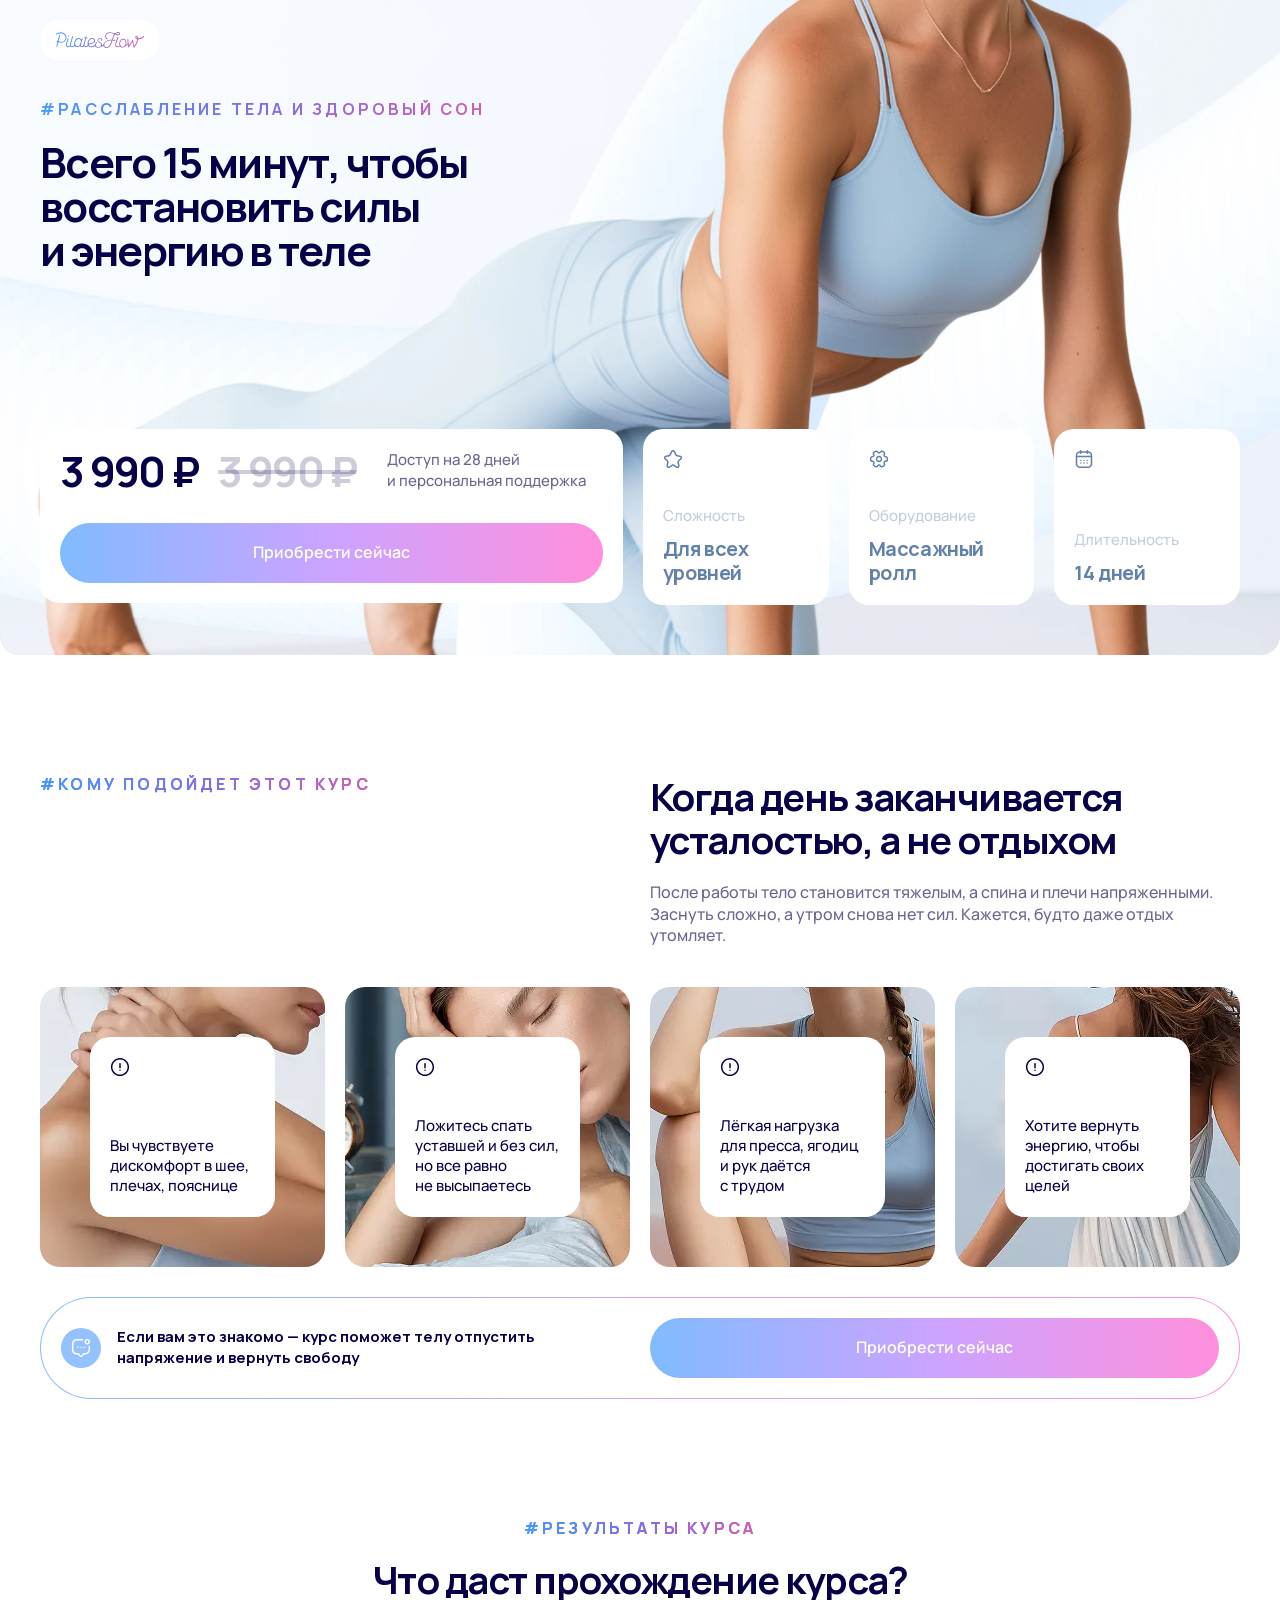
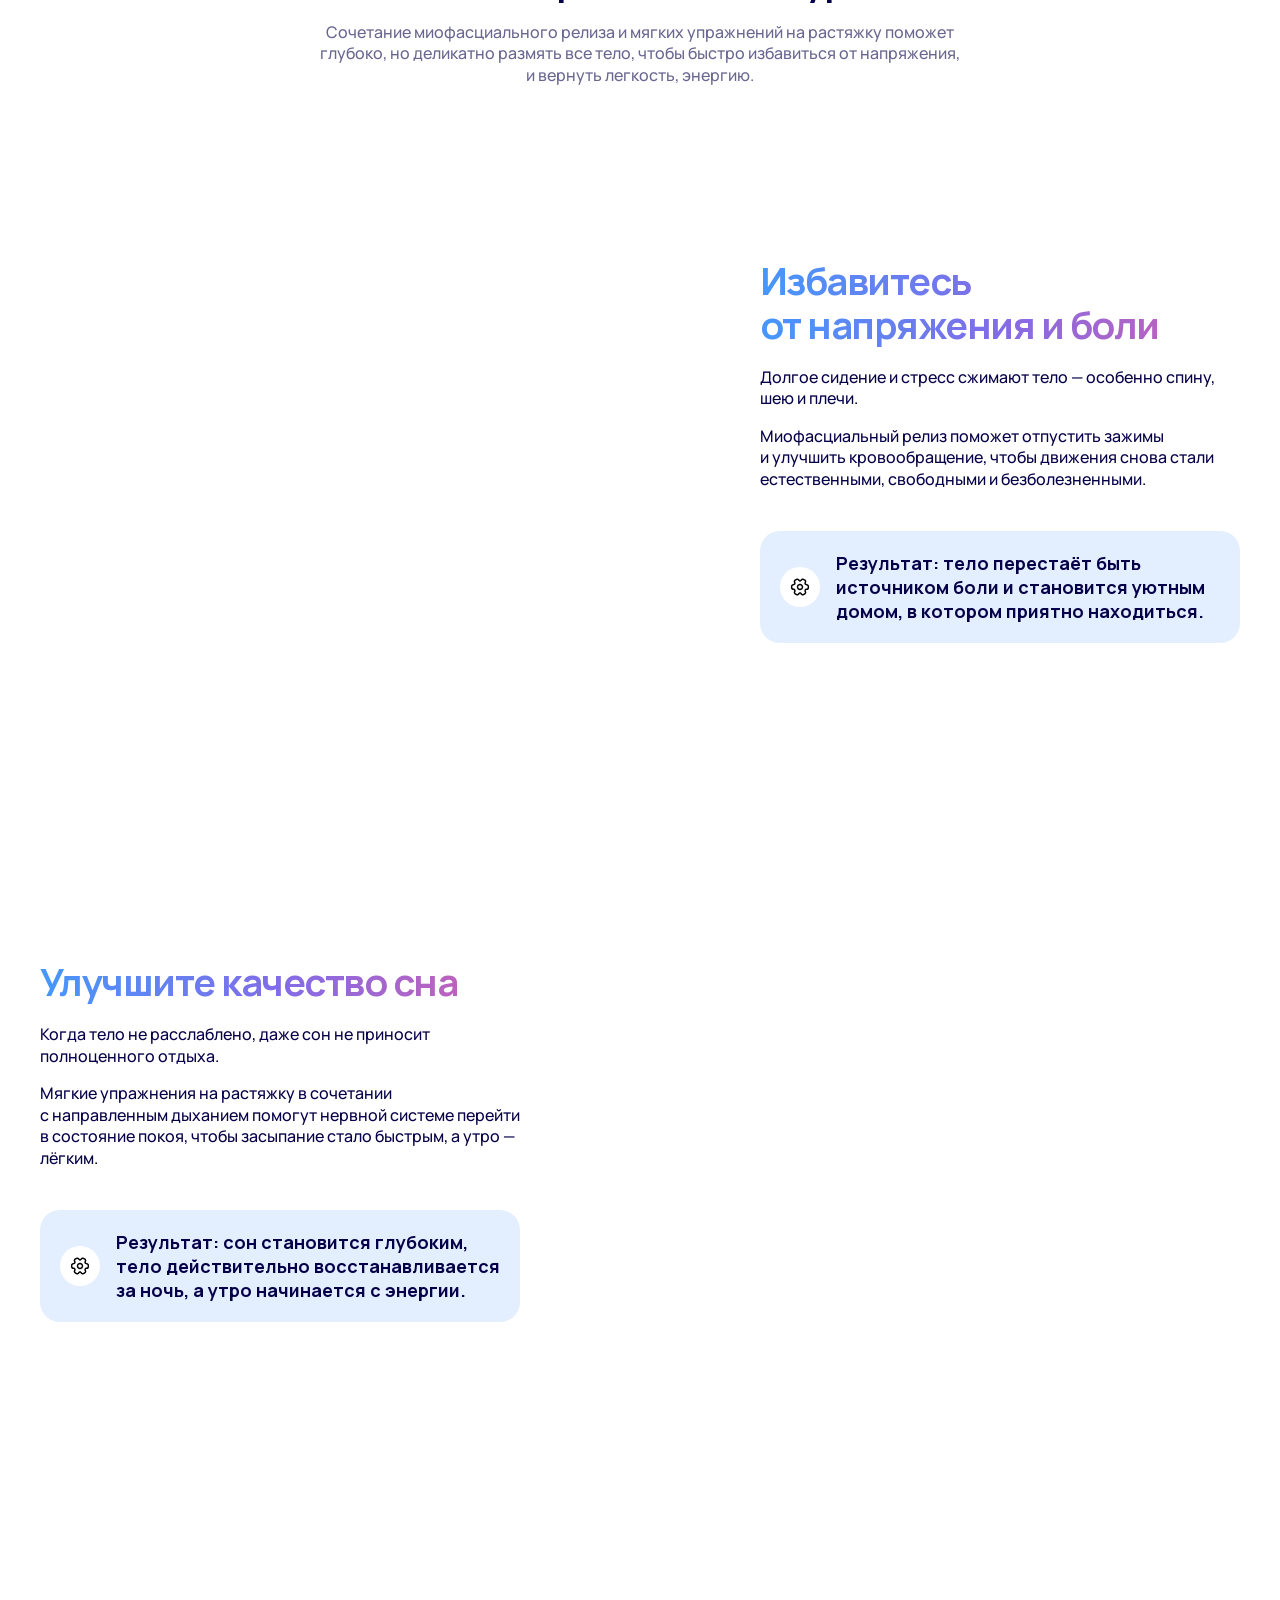
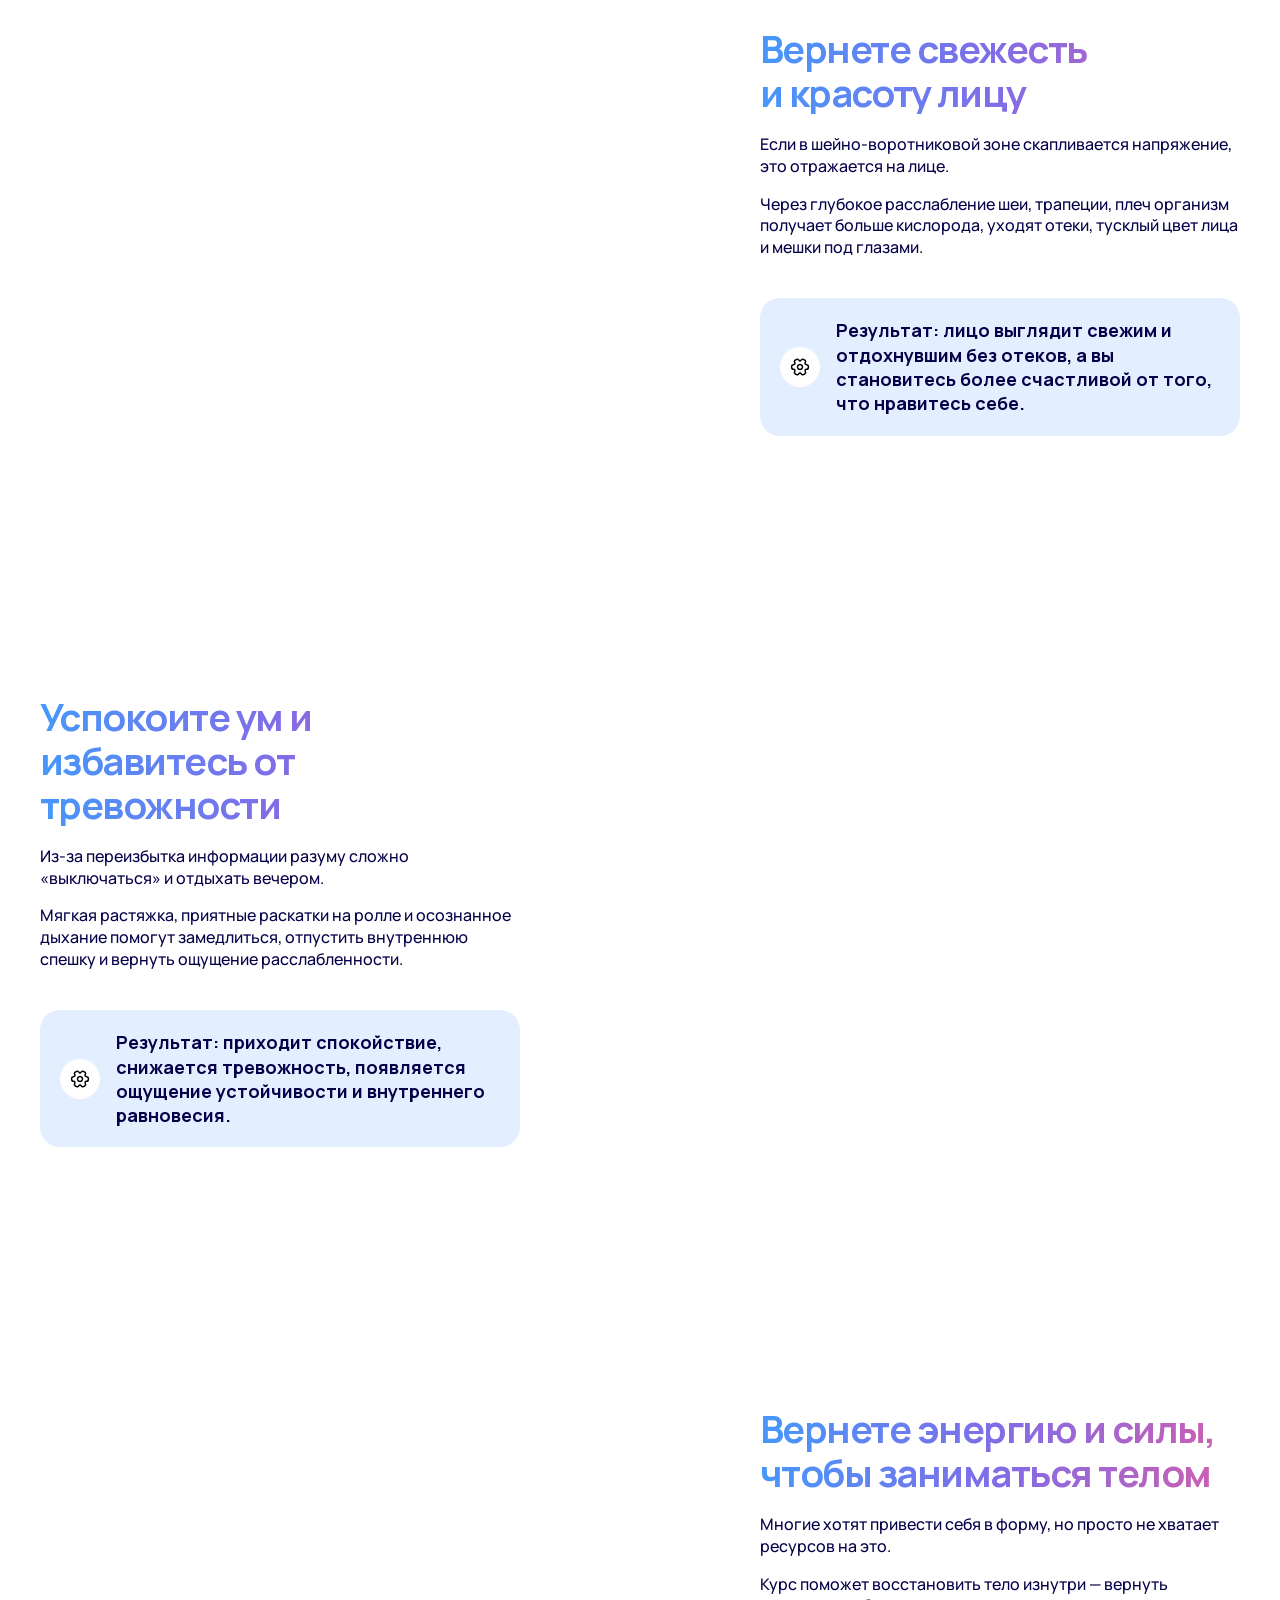
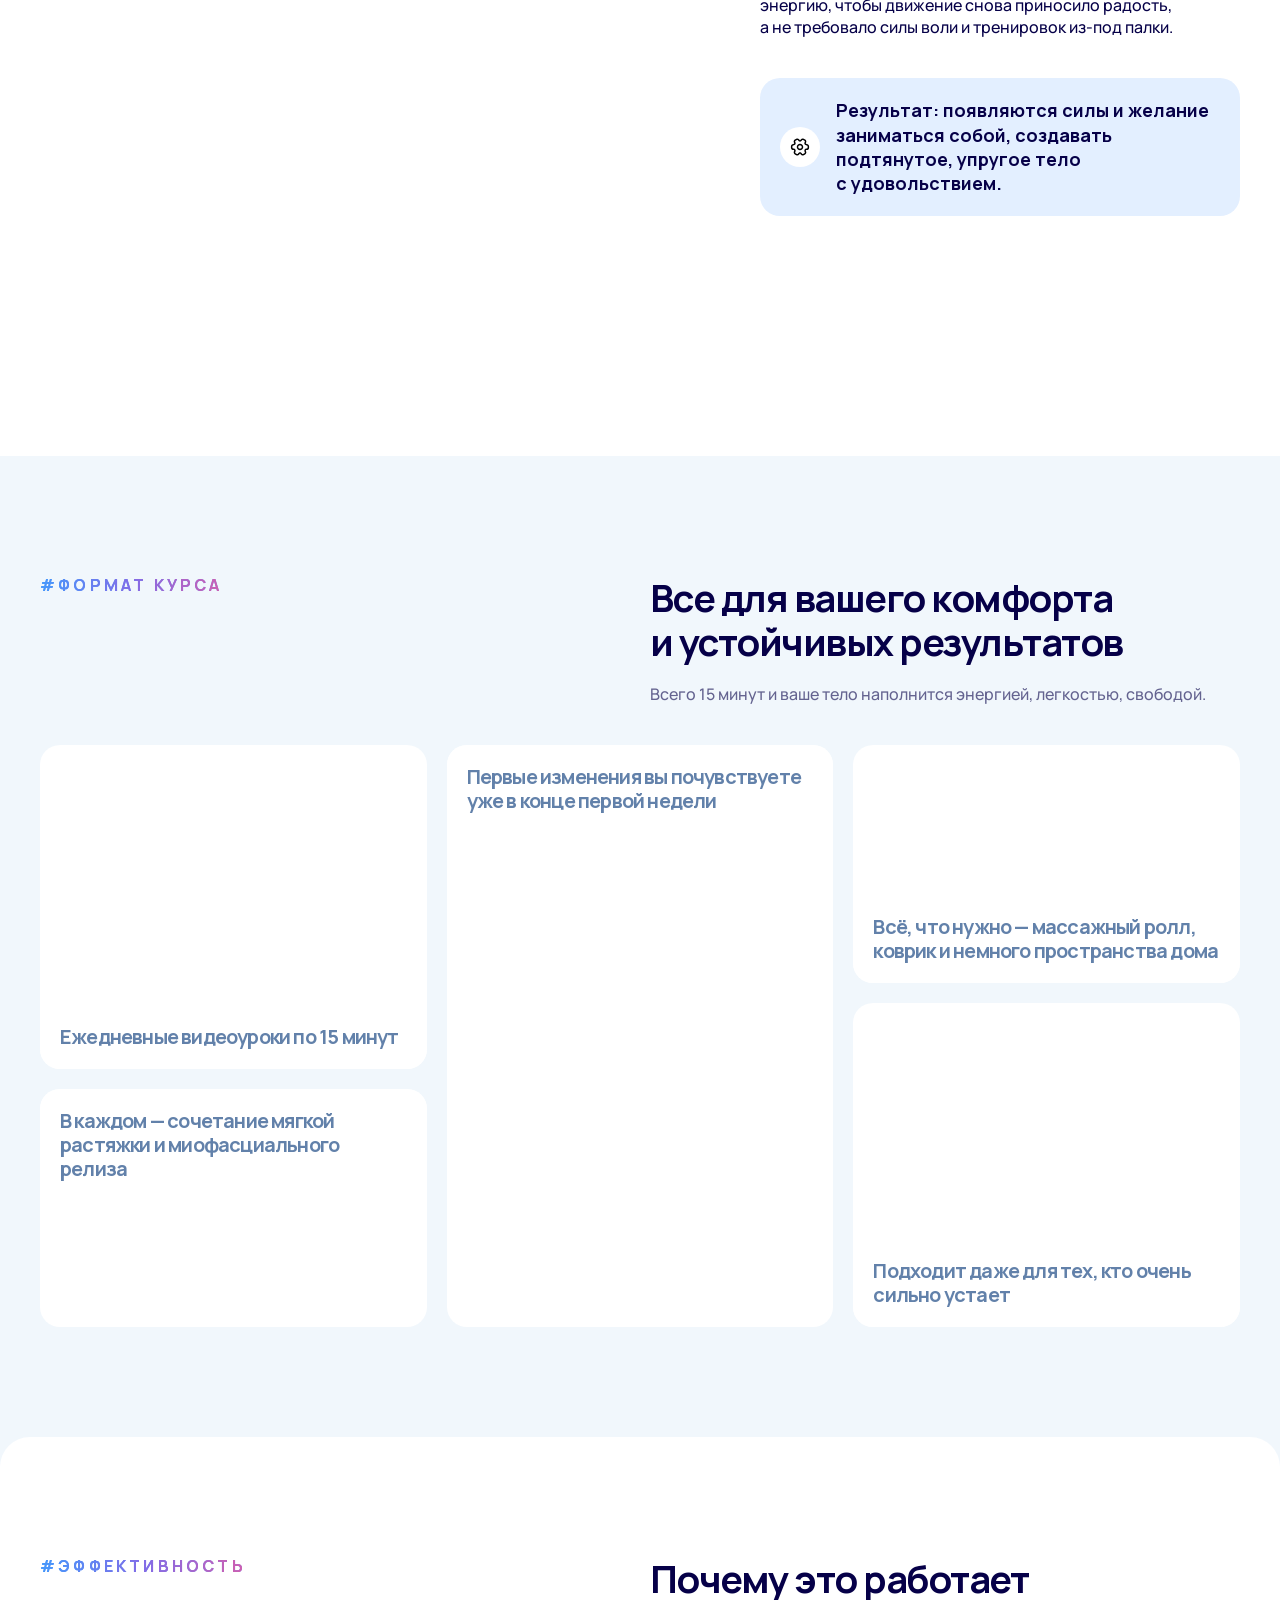
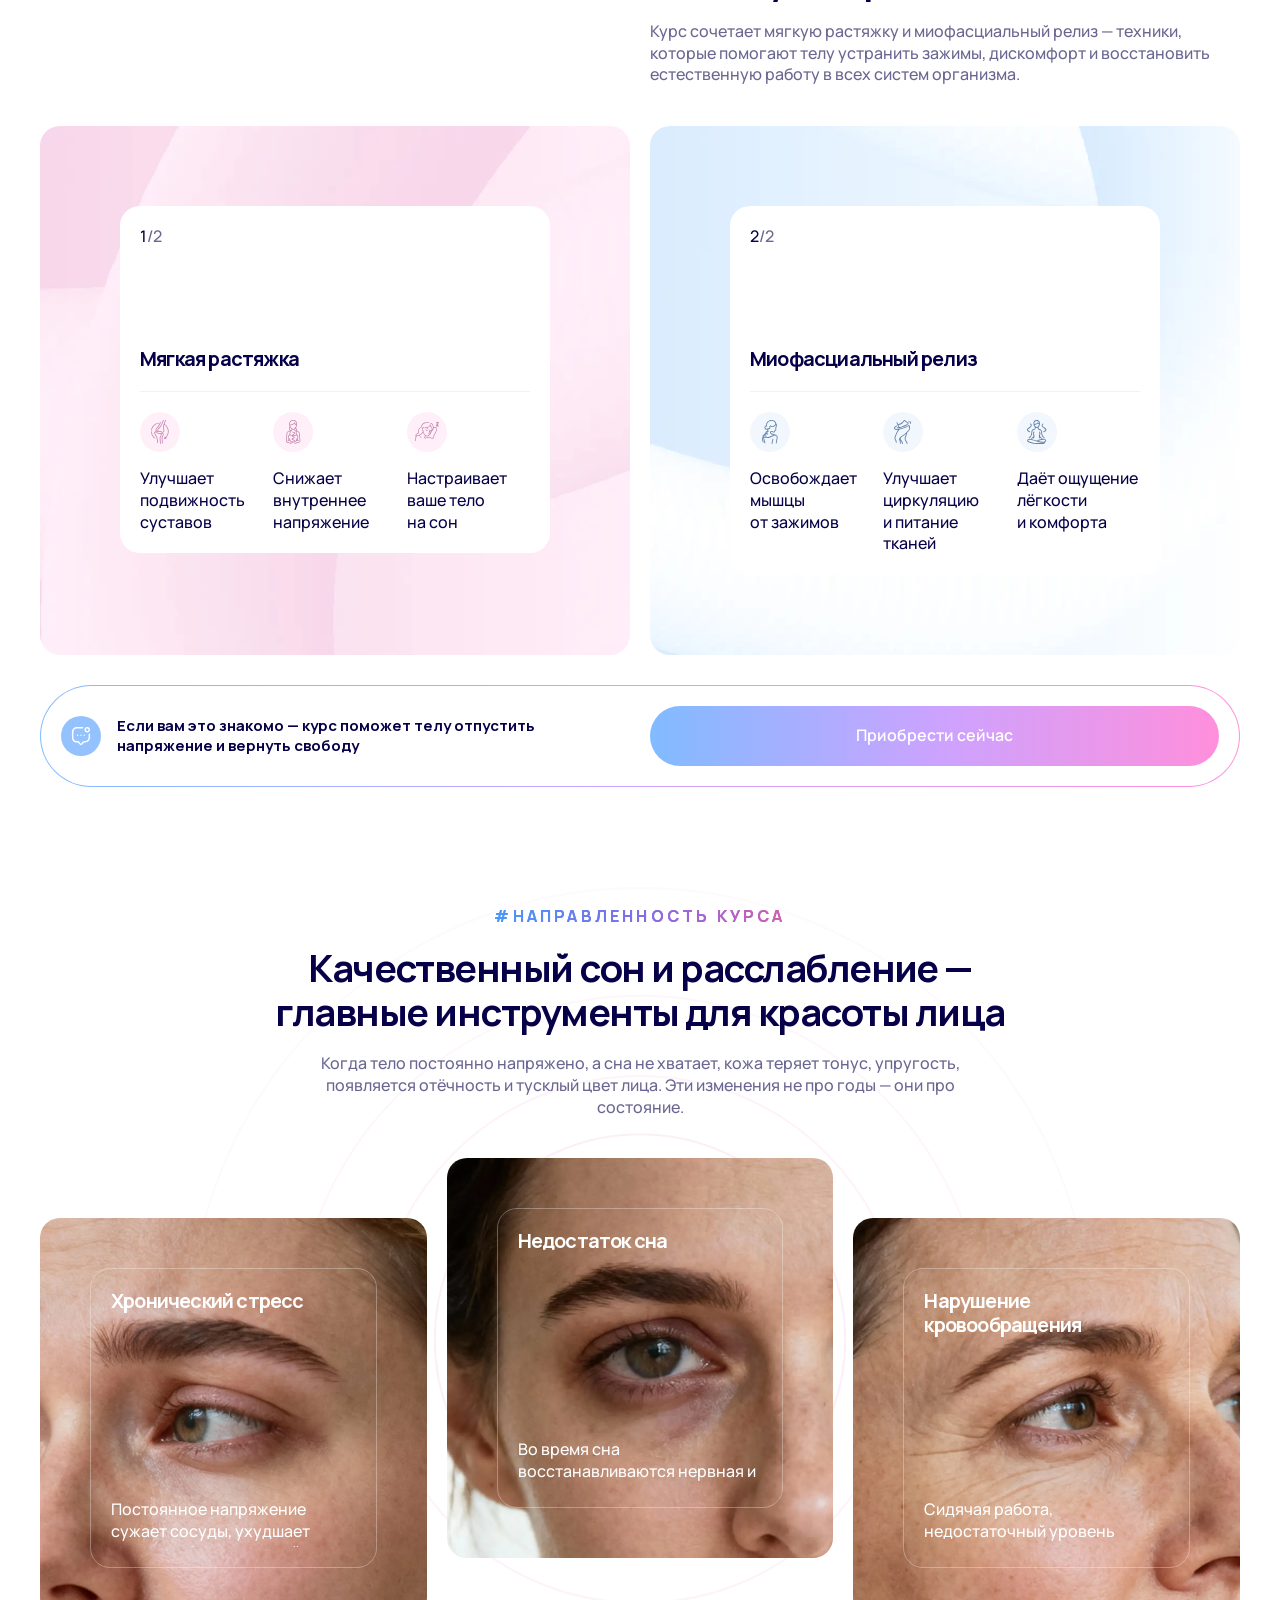
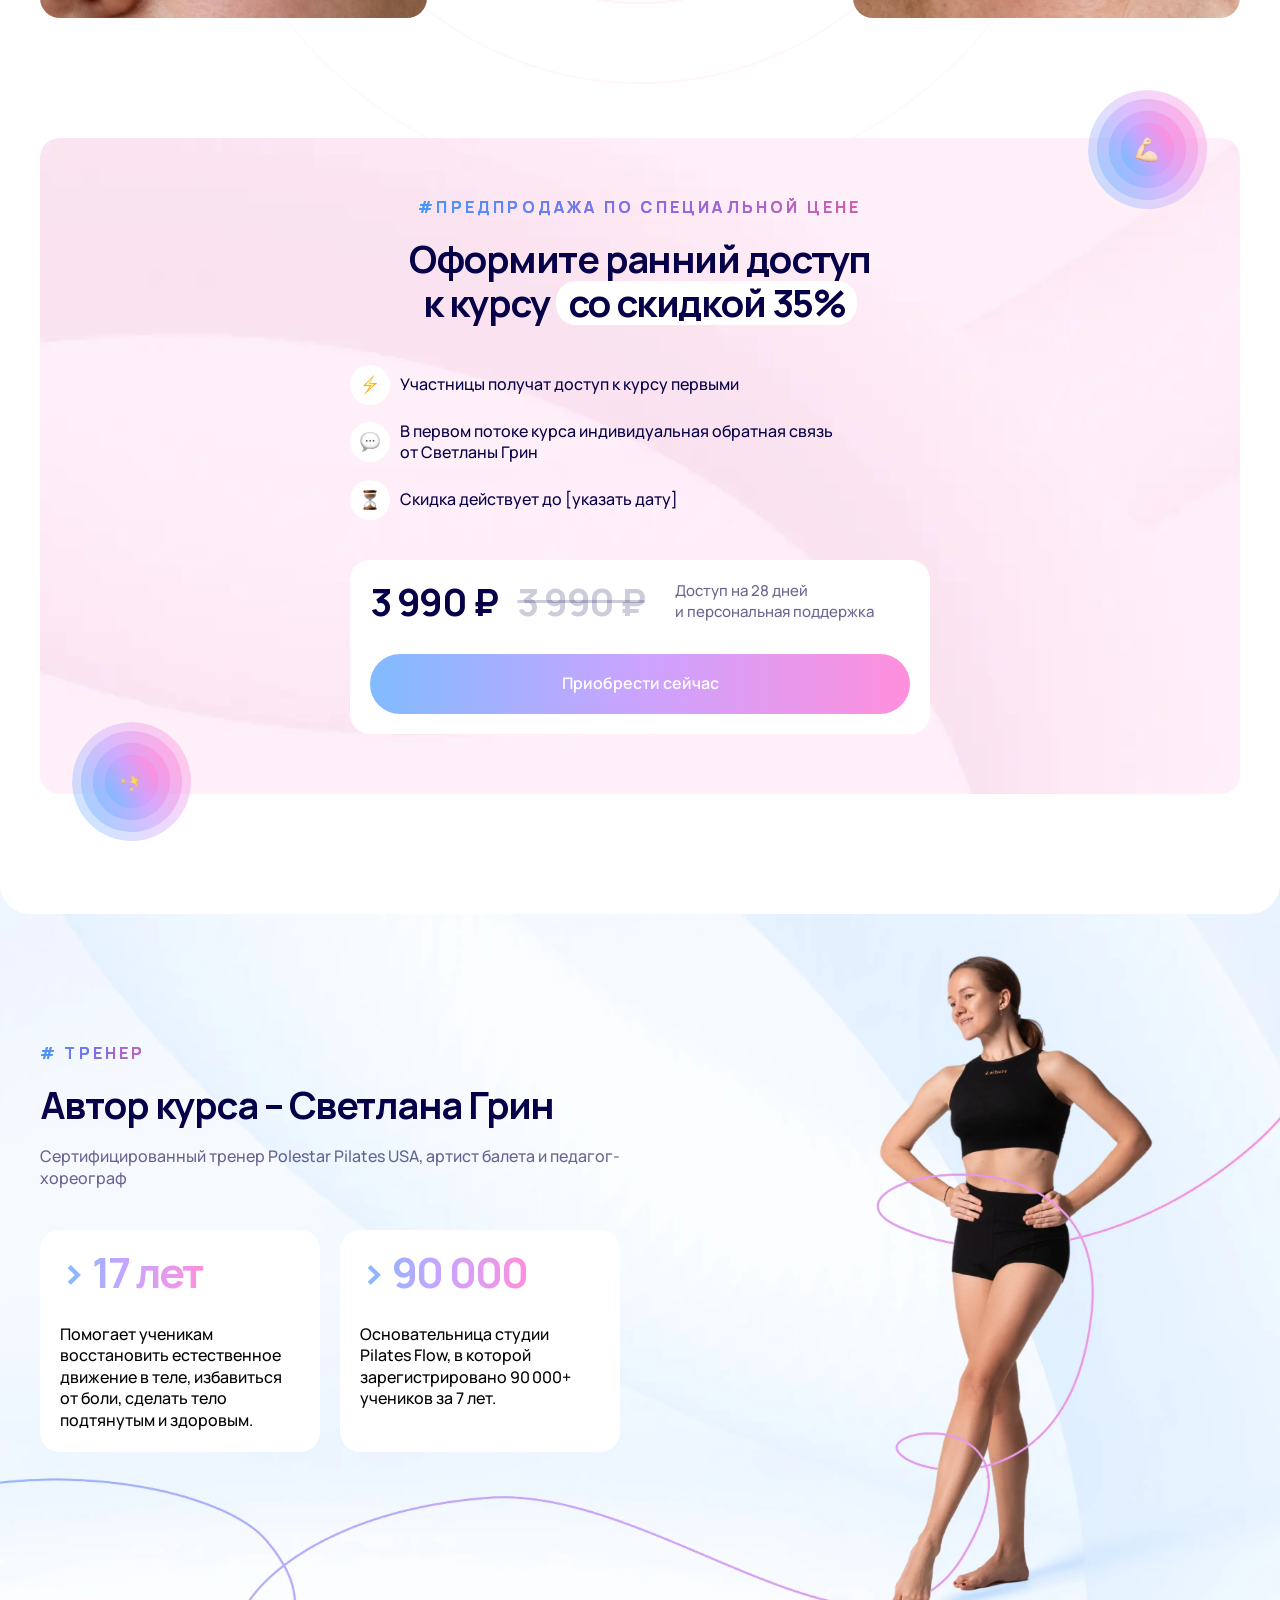
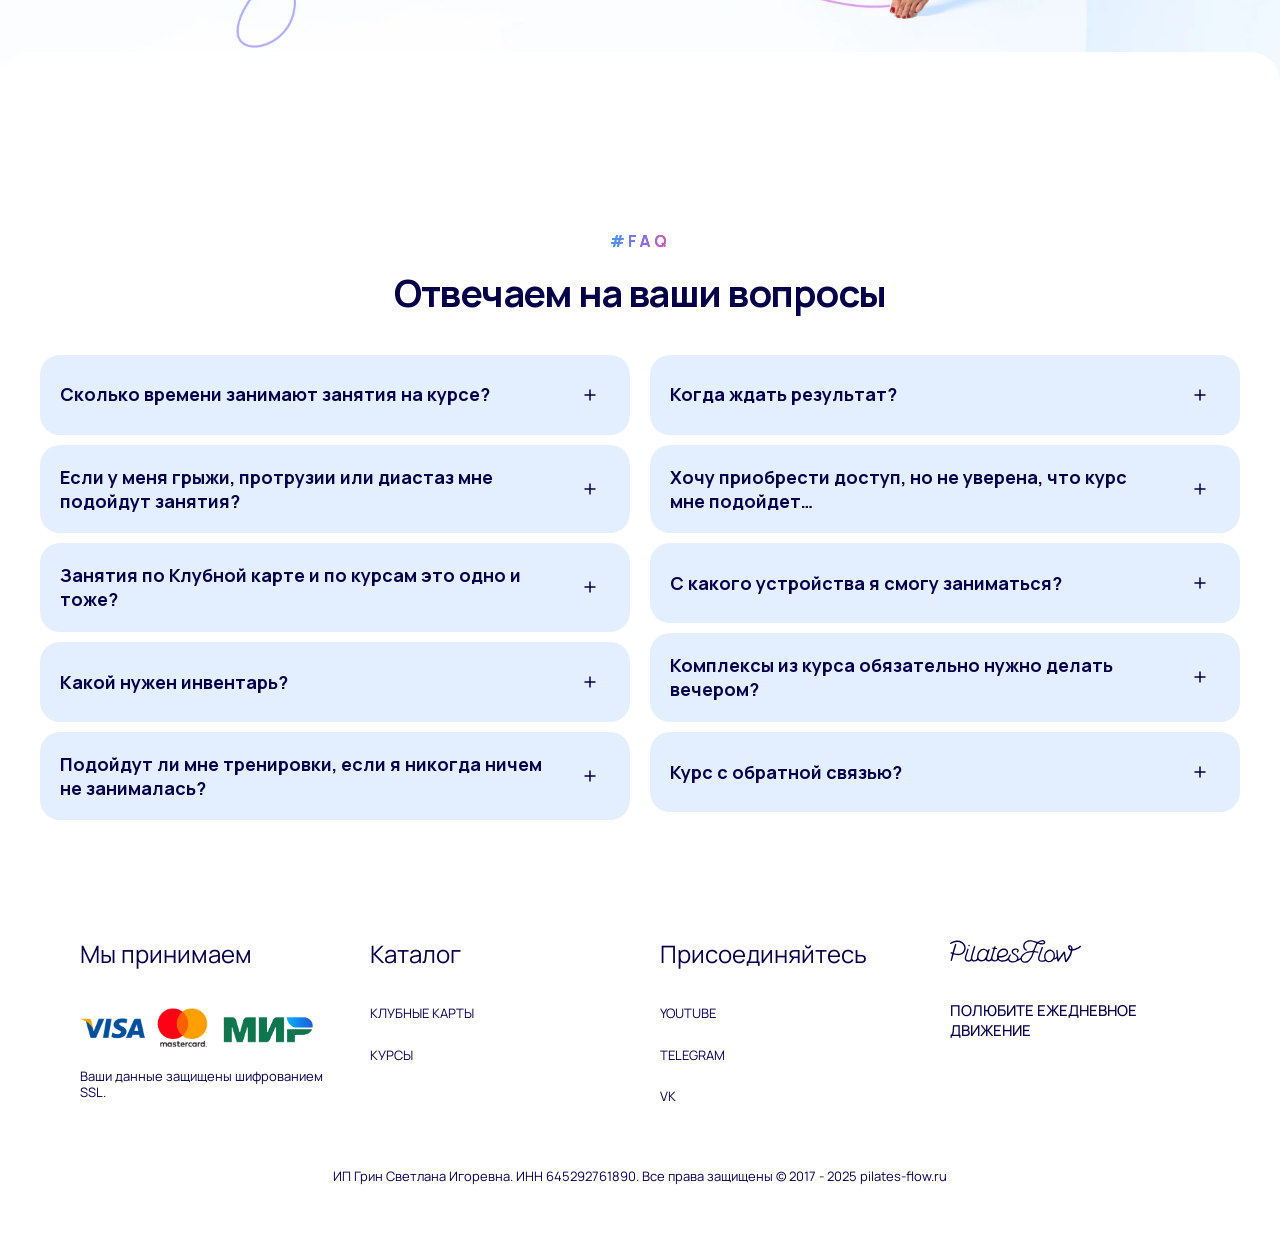
==== commit 9f599de9: "Add weekly effect illustrations for all thematic weeks" ====
--- a/course.html
+++ b/course.html
@@ -13,7 +13,7 @@
     <link rel="preload" href="fonts/Manrope-Medium.woff2" as="font" crossorigin="anonymous">
     <link rel="preload" href="fonts/Manrope-SemiBold.woff2" as="font" crossorigin="anonymous">
     <link rel="preload" href="fonts/Manrope-Regular.woff2" as="font" crossorigin="anonymous">
-    <link rel="stylesheet" href="styles/style.css?v=1.0.2">
+    <link rel="stylesheet" href="styles/style.css?v=1.0.3">
   </head>
   <body>
     <div class="hero-section">
@@ -910,6 +910,6 @@
         </div>
       </div>
     </div>
-    <script src="js/main.js?v=1.0.2" defer></script>
+    <script src="js/main.js?v=1.0.3" defer></script>
   </body>
 </html>
--- a/styles/style.css
+++ b/styles/style.css
@@ -1 +1 @@
-p+p{margin-top:16px}@font-face{font-family:Manrope;src:url(../fonts/Manrope-Regular.woff2) format("woff2");font-weight:400;font-style:normal;font-display:swap}@font-face{font-family:Manrope;src:url(../fonts/Manrope-Medium.woff2) format("woff2");font-weight:500;font-style:normal;font-display:swap}@font-face{font-family:Manrope;src:url(../fonts/Manrope-SemiBold.woff2) format("woff2");font-weight:600;font-style:normal;font-display:swap}@font-face{font-family:Manrope;src:url(../fonts/Manrope-Bold.woff2) format("woff2");font-weight:700;font-style:normal;font-display:swap}.button{display:-webkit-box;display:-ms-flexbox;display:flex;-webkit-box-align:center;-ms-flex-align:center;align-items:center;-webkit-box-pack:center;-ms-flex-pack:center;justify-content:center;height:32px;-webkit-user-select:none;-moz-user-select:none;-ms-user-select:none;user-select:none;position:relative;display:flex;justify-content:center;align-items:center;border:none;border-radius:100px;font:600 15px/135% Manrope,sans-serif;color:#060048;cursor:pointer;-webkit-box-sizing:border-box;box-sizing:border-box;text-decoration:none;-webkit-tap-highlight-color:transparent}.button--main{background:-webkit-gradient(linear,left top,right top,from(#81bbff),color-stop(#cba3ff),to(#ff8fdc));background:linear-gradient(to right,#81bbff,#cba3ff,#ff8fdc);color:#fff}.button--main:hover{background:-webkit-gradient(linear,left top,right top,from(#4598fb),color-stop(#826ce7),to(#d15eae));background:linear-gradient(to right,#4598fb,#826ce7,#d15eae)}.button--main:active{background:-webkit-gradient(linear,left top,right top,from(#3d89e6),color-stop(#7059d3),to(#be4d9d));background:linear-gradient(to right,#3d89e6,#7059d3,#be4d9d)}.button--tertiary{background-color:#fff;color:#060048}.button--tertiary:hover{color:#fff;background:-webkit-gradient(linear,left top,right top,from(#4598fb),color-stop(#826ce7),to(#d15eae));background:linear-gradient(to right,#4598fb,#826ce7,#d15eae)}.button--l{padding:30px 28px;height:60px}.button--m{padding:20px;height:50px}.button--full-width{width:100%}.logo-block{background-color:#fff;border-radius:100px;display:-webkit-box;display:-ms-flexbox;display:flex;-webkit-box-pack:center;-ms-flex-pack:center;justify-content:center;-webkit-box-align:center;-ms-flex-align:center;align-items:center;-webkit-box-sizing:border-box;box-sizing:border-box;-webkit-box-flex:0;-ms-flex-positive:0;flex-grow:0;padding:12px 16px}.tag{font:700 13px/120% Manrope,sans-serif;color:#060048;text-transform:uppercase;background:-webkit-gradient(linear,left top,right top,from(#4598fb),color-stop(#826ce7),to(#d15eae));background:linear-gradient(to right,#4598fb,#826ce7,#d15eae);background-clip:text;-webkit-background-clip:text;-webkit-text-fill-color:transparent;display:-webkit-inline-box;display:-ms-inline-flexbox;display:inline-flex;letter-spacing:.2em}.background-card{padding:50px;border-radius:20px;background-color:rgba(6,0,72,.2);min-height:280px;-webkit-box-sizing:border-box;box-sizing:border-box;display:-webkit-box;display:-ms-flexbox;display:flex;background-size:cover;background-repeat:no-repeat;background-position:center}.background-card__icon svg{fill:#060048;width:20px;height:20px}.background-card__content{padding:20px;border-radius:20px;background-color:#fff;width:100%;display:-webkit-box;display:-ms-flexbox;display:flex;-webkit-box-orient:vertical;-webkit-box-direction:normal;-ms-flex-direction:column;flex-direction:column;-webkit-box-pack:justify;-ms-flex-pack:justify;justify-content:space-between}.background-card__title{color:#060048}.price-card{background-color:#fff;border-radius:20px;padding:20px;display:-webkit-box;display:-ms-flexbox;display:flex;-webkit-box-orient:vertical;-webkit-box-direction:normal;-ms-flex-direction:column;flex-direction:column;row-gap:20px}.price-card__body{display:-webkit-box;display:-ms-flexbox;display:flex;-webkit-box-orient:vertical;-webkit-box-direction:normal;-ms-flex-direction:column;flex-direction:column;row-gap:16px}.price-card__price-block{display:-webkit-box;display:-ms-flexbox;display:flex;-webkit-column-gap:20px;-moz-column-gap:20px;column-gap:20px;-ms-flex-wrap:nowrap;flex-wrap:nowrap;white-space:nowrap}.price-card__price{font:700 28px/115% Manrope,sans-serif;color:#060048;letter-spacing:-.04em}.price-card__price--old{color:rgba(6,0,72,.2);text-decoration:line-through}.price-card__description{font:500 15px/135% Manrope,sans-serif;color:rgba(6,0,72,.6);max-width:220px}.promo-card{display:-webkit-box;display:-ms-flexbox;display:flex;padding:1px;-webkit-box-orient:vertical;-webkit-box-direction:normal;-ms-flex-direction:column;flex-direction:column;-webkit-box-pack:center;-ms-flex-pack:center;justify-content:center;-webkit-box-align:start;-ms-flex-align:start;align-items:flex-start;-ms-flex-item-align:stretch;align-self:stretch;border-radius:20px;background:-webkit-gradient(linear,left top,right top,from(#81bbff),color-stop(#cba3ff),to(#ff8fdc));background:linear-gradient(to right,#81bbff,#cba3ff,#ff8fdc)}.promo-card__inner{display:-webkit-box;display:-ms-flexbox;display:flex;padding:20px;-webkit-box-orient:vertical;-webkit-box-direction:normal;-ms-flex-direction:column;flex-direction:column;-webkit-box-pack:center;-ms-flex-pack:center;justify-content:center;-webkit-box-align:start;-ms-flex-align:start;align-items:flex-start;gap:20px;-ms-flex-item-align:stretch;align-self:stretch;border-radius:20px;background-color:#fff}.promo-card__header{display:-webkit-box;display:-ms-flexbox;display:flex;-webkit-box-orient:vertical;-webkit-box-direction:normal;-ms-flex-direction:column;flex-direction:column;gap:16px}.promo-card__icon{width:40px;height:40px;border-radius:100px;background-color:#93c2ff;display:-webkit-box;display:-ms-flexbox;display:flex;-webkit-box-pack:center;-ms-flex-pack:center;justify-content:center;-webkit-box-align:center;-ms-flex-align:center;align-items:center;-ms-flex-negative:0;flex-shrink:0}.promo-card__icon svg{fill:#fff;width:20px;height:20px}.promo-card__title{font:700 15px/135% Manrope,sans-serif;color:#060048}.promo-card__button{width:100%}.feature-card{background-color:rgba(6,0,72,.2);padding:20px;border-radius:20px}.feature-card__container{border-radius:20px;background-color:#fff;padding:20px}.feature-card__header{border-bottom:1px solid rgba(98,129,170,.1019607843);padding-bottom:20px;margin-bottom:20px}.feature-card__counter{display:-webkit-box;display:-ms-flexbox;display:flex;font:500 15px/135% Manrope,sans-serif;color:rgba(6,0,72,.6);margin-bottom:30px}.feature-card__counter-current{color:#060048}.feature-card__title{font:700 18px/120% Manrope,sans-serif;color:#060048;letter-spacing:-.04em}.feature-card__body{display:-webkit-box;display:-ms-flexbox;display:flex;-webkit-box-orient:vertical;-webkit-box-direction:normal;-ms-flex-direction:column;flex-direction:column;row-gap:20px}.feature-card__item{display:-webkit-box;display:-ms-flexbox;display:flex;gap:16px;-webkit-box-align:center;-ms-flex-align:center;align-items:center;font:500 15px/135% Manrope,sans-serif;color:#060048}.feature-card__item-icon{-ms-flex-negative:0;flex-shrink:0;width:40px;height:40px;background-color:#e3efff;border-radius:100px;display:-webkit-box;display:-ms-flexbox;display:flex;-webkit-box-align:center;-ms-flex-align:center;align-items:center;-webkit-box-pack:center;-ms-flex-pack:center;justify-content:center}.feature-card__item-icon svg{width:24px;height:24px;fill:#060048}.feature-card--pink{background:url(../img/bg/work-card-bg-pink-m.webp) 0 0/cover no-repeat,0 0/cover no-repeat #ffeff9}.feature-card--pink .feature-card__item-icon{background-color:#ffeff9}.feature-card--pink .feature-card__item-icon svg{fill:#c483ad}.feature-card--blue{background:url(../img/bg/work-card-bg-blue-m.webp) 0 0/cover no-repeat,0 0/cover no-repeat #cee5ff}.feature-card--blue .feature-card__item-icon{background-color:#f1f7fc}.feature-card--blue .feature-card__item-icon svg{fill:#6281aa}.focus-card{padding:50px;border-radius:20px;background-color:rgba(6,0,72,.2);min-height:280px;-webkit-box-sizing:border-box;box-sizing:border-box;display:-webkit-box;display:-ms-flexbox;display:flex;background-size:cover;background-repeat:no-repeat;background-position:center;color:#fff;min-height:380px}.focus-card__content{padding:20px;border-radius:20px;border:1px solid rgba(255,255,255,.3019607843);background-color:transparent;width:100%;display:-webkit-box;display:-ms-flexbox;display:flex;-webkit-box-orient:vertical;-webkit-box-direction:normal;-ms-flex-direction:column;flex-direction:column;-webkit-box-pack:justify;-ms-flex-pack:justify;justify-content:space-between;-webkit-transition:.2s ease-in;transition:.2s ease-in}.focus-card__title{font:700 18px/120% Manrope,sans-serif;letter-spacing:-.04em;color:#fff;-webkit-transition:.2s ease-in;transition:.2s ease-in;margin-bottom:20px}.focus-card__description{font:500 15px/135% Manrope,sans-serif;color:#fff;-webkit-transition:.3s ease-in;transition:.3s ease-in;text-overflow:ellipsis;display:-webkit-box;-webkit-line-clamp:2;-webkit-box-orient:vertical;overflow:hidden;max-height:3em;position:relative}.focus-card__dropdown-button{margin-top:20px}.focus-card--hidden-mobile .focus-card__description{display:none}.focus-card.active .focus-card__content{background-color:#fff;overflow:hidden}.focus-card.active .focus-card__title{color:#060048}.focus-card.active .focus-card__description{color:#060048;-webkit-line-clamp:unset;max-height:500px;overflow:visible;-webkit-transition:.3s ease-in;transition:.3s ease-in}.feature-item{color:#6281aa;background-color:#fff;border-radius:20px;padding:20px;display:-webkit-box;display:-ms-flexbox;display:flex;-webkit-box-pack:justify;-ms-flex-pack:justify;justify-content:space-between;width:100%;-webkit-box-orient:vertical;-webkit-box-direction:normal;-ms-flex-direction:column;flex-direction:column;-webkit-box-sizing:border-box;box-sizing:border-box;min-height:176px}.feature-item__icon{width:20px;height:20px}.feature-item__icon svg{fill:#6281aa;width:20px;height:20px}.feature-item__info{display:-webkit-box;display:-ms-flexbox;display:flex;-webkit-box-orient:vertical;-webkit-box-direction:normal;-ms-flex-direction:column;flex-direction:column;row-gap:10px}.feature-item__subtitle{color:rgba(98,129,170,.4)}.feature-item__title{font:700 20px/120% Manrope,sans-serif;letter-spacing:-.02em}.result-block{position:relative}.result-block__title{font:700 24px/115% Manrope,sans-serif;color:#060048;letter-spacing:-.04em;background:-webkit-gradient(linear,left top,right top,from(#4598fb),color-stop(#826ce7),to(#d15eae));background:linear-gradient(to right,#4598fb,#826ce7,#d15eae);background-clip:text;-webkit-background-clip:text;-webkit-text-fill-color:transparent}.result-block__text-block{display:-webkit-box;display:-ms-flexbox;display:flex;-webkit-box-orient:vertical;-webkit-box-direction:normal;-ms-flex-direction:column;flex-direction:column;row-gap:20px}.result-block__description{font:500 15px/135% Manrope,sans-serif;color:#060048}.result-block__row{display:-webkit-box;display:-ms-flexbox;display:flex;-webkit-box-orient:vertical;-webkit-box-direction:normal;-ms-flex-direction:column;flex-direction:column;row-gap:30px}.result-block__text-container{padding-left:20px;padding-right:20px}.result-block__image{padding-right:20px;display:-webkit-box;display:-ms-flexbox;display:flex;-webkit-box-pack:center;-ms-flex-pack:center;justify-content:center;-webkit-box-align:center;-ms-flex-align:center;align-items:center;aspect-ratio:7/4;max-height:460px;width:100%;-webkit-box-sizing:border-box;box-sizing:border-box}.result-block__image picture{width:100%;height:100%}.result-block__image img{width:100%;height:100%;max-height:460px;-o-object-fit:cover;object-fit:cover;border-top-right-radius:20px;border-bottom-right-radius:20px;overflow:hidden}.result-block__highlight{margin-top:10px}.result-block--reverse .result-block__image{padding-left:20px;padding-right:0}.result-block--reverse .result-block__image img{border-radius:20px 0 0 20px}.highlight{display:-webkit-box;display:-ms-flexbox;display:flex;-webkit-box-orient:vertical;-webkit-box-direction:normal;-ms-flex-direction:column;flex-direction:column;gap:16px;padding:20px;border-radius:20px;background-color:#e3efff}.highlight__icon{width:40px;height:40px;display:-webkit-box;display:-ms-flexbox;display:flex;-webkit-box-pack:center;-ms-flex-pack:center;justify-content:center;-webkit-box-align:center;-ms-flex-align:center;align-items:center;background-color:#fff;border-radius:100px;-ms-flex-negative:0;flex-shrink:0}.highlight__icon svg{width:20px;height:20px}.highlight__text{font:700 15px/135% Manrope,sans-serif;color:#060048}.offer-block{background-color:#f3c3e2;padding:30px;border-radius:20px;background-size:cover;background-repeat:no-repeat;background-position:center;background-image:url(../img/bg/offer-block-mobile.webp);position:relative}.offer-block__container{max-width:580px;margin-left:auto;margin-right:auto}.offer-block__header-block{display:-webkit-box;display:-ms-flexbox;display:flex;-webkit-box-orient:vertical;-webkit-box-direction:normal;-ms-flex-direction:column;flex-direction:column;row-gap:20px;margin-bottom:30px}.offer-block__main-header-block{display:-webkit-box;display:-ms-flexbox;display:flex;-webkit-box-orient:vertical;-webkit-box-direction:normal;-ms-flex-direction:column;flex-direction:column;row-gap:20px;max-width:580px}.offer-block__subtitle{font:700 13px/120% Manrope,sans-serif;color:#060048;text-transform:uppercase;background:-webkit-gradient(linear,left top,right top,from(#4598fb),color-stop(#826ce7),to(#d15eae));background:linear-gradient(to right,#4598fb,#826ce7,#d15eae);background-clip:text;-webkit-background-clip:text;-webkit-text-fill-color:transparent;display:-webkit-inline-box;display:-ms-inline-flexbox;display:inline-flex;letter-spacing:.2em}.offer-block__title{font:700 24px/115% Manrope,sans-serif;color:#060048;letter-spacing:-.04em}.offer-block__title--highlight-light{display:inline-block;background-color:#fff;border-radius:20px;padding-left:12px;padding-right:12px}.offer-block__features-list{list-style:none;margin:0;padding:0;display:-webkit-box;display:-ms-flexbox;display:flex;-webkit-box-orient:vertical;-webkit-box-direction:normal;-ms-flex-direction:column;flex-direction:column;gap:16px}.offer-block__features-list-item{display:-webkit-box;display:-ms-flexbox;display:flex;gap:10px;-webkit-box-align:center;-ms-flex-align:center;align-items:center}.offer-block__features-list-item p{font:500 15px/135% Manrope,sans-serif;color:#060048}.offer-block__features-list-icon{width:40px;height:40px;border-radius:100px;background-color:#fff;-ms-flex-negative:0;flex-shrink:0;display:-webkit-box;display:-ms-flexbox;display:flex;-webkit-box-pack:center;-ms-flex-pack:center;justify-content:center;-webkit-box-align:center;-ms-flex-align:center;align-items:center}.offer-block__features-list-icon img{width:20px;height:20px}.offer-block__price-card{margin-top:30px}.offer-block .price-card__price{font:700 28px/115% Manrope,sans-serif;letter-spacing:-.04em}.offer-block__decor-item{width:120px;height:120px;display:-webkit-box;display:-ms-flexbox;display:flex;-webkit-box-pack:center;-ms-flex-pack:center;justify-content:center;-webkit-box-align:center;-ms-flex-align:center;align-items:center;background-image:url(../img/icon/bg.svg);background-repeat:no-repeat;background-position:center;background-size:cover;border-radius:100px;position:relative;display:flex;justify-content:center;align-items:center}.offer-block__decor-item::after{width:30px;height:30px;content:"";background-size:cover;background-position:center}.offer-block__decor-item--top{position:absolute;top:-64px;right:-54px}.offer-block__decor-item--top::after{background-image:url(../img/icon/muscle.png)}.offer-block__decor-item--bottom{display:none;position:absolute}.offer-block__decor-item--bottom::after{background-image:url(../img/icon/stars.png)}.faq-list{display:-webkit-box;display:-ms-flexbox;display:flex;-webkit-box-orient:vertical;-webkit-box-direction:normal;-ms-flex-direction:column;flex-direction:column;row-gap:16px}.faq-list__col{display:-webkit-box;display:-ms-flexbox;display:flex;-webkit-box-orient:vertical;-webkit-box-direction:normal;-ms-flex-direction:column;flex-direction:column;gap:10px}.faq-list__item{border-radius:20px;background-color:#e3efff}.faq-list__item.active .faq-list__item-body{display:block}.faq-list__item.active .faq-list__item-close{background-color:#fff}.faq-list__item.active .faq-list__item-close svg{-webkit-transform:rotate(-45deg);transform:rotate(-45deg)}.faq-list__item-close{width:40px;height:40px;display:-webkit-box;display:-ms-flexbox;display:flex;-webkit-box-pack:center;-ms-flex-pack:center;justify-content:center;-webkit-box-align:center;-ms-flex-align:center;align-items:center;-ms-flex-negative:0;flex-shrink:0;background-color:transparent;-webkit-transition:background-color .2s;transition:background-color .2s;border-radius:10px}.faq-list__item-close svg{width:20px;height:20px;fill:#060048;-webkit-transition:-webkit-transform .2s;transition:transform .2s;transition:transform .2s,-webkit-transform .2s}.faq-list__item-header{display:-webkit-box;display:-ms-flexbox;display:flex;gap:20px;padding:20px;-webkit-box-align:center;-ms-flex-align:center;align-items:center;-webkit-box-pack:justify;-ms-flex-pack:justify;justify-content:space-between;cursor:pointer}.faq-list__item-header:hover .faq-list__item-close{background-color:#fff}.faq-list__item-title{font:700 15px/135% Manrope,sans-serif;color:#060048}.faq-list__item-body{padding:0 50px 20px 20px;display:none;font:500 15px/135% Manrope,sans-serif;color:#060048}.format-card{background-color:#fff;border-radius:20px;min-height:220px;display:-webkit-box;display:-ms-flexbox;display:flex;-webkit-box-orient:vertical;-webkit-box-direction:normal;-ms-flex-direction:column;flex-direction:column;-webkit-box-pack:end;-ms-flex-pack:end;justify-content:flex-end;position:relative;overflow:hidden}.format-card::after{position:absolute;left:0;top:0;right:0;bottom:0;content:"";background:-webkit-gradient(linear,left top,left bottom,color-stop(41.45%,rgba(255,255,255,0)),color-stop(63.36%,rgba(255,255,255,.87)),color-stop(74.49%,#fff));background:linear-gradient(180deg,rgba(255,255,255,0) 41.45%,rgba(255,255,255,.87) 63.36%,#fff 74.49%)}.format-card__header{padding:20px;position:relative;z-index:1}.format-card__title{font:700 18px/120% Manrope,sans-serif;letter-spacing:-.04em;color:#6281aa}.format-card__image{position:absolute;top:0;right:0;bottom:0;left:0}.format-card__image img{width:100%;height:100%;-o-object-fit:cover;object-fit:cover}.format-card--inverse{-webkit-box-pack:start;-ms-flex-pack:start;justify-content:flex-start}.format-card--inverse::after{background:-webkit-gradient(linear,left top,left bottom,color-stop(25.51%,#fff),color-stop(36.64%,rgba(255,255,255,.87)),color-stop(58.55%,rgba(255,255,255,0)));background:linear-gradient(180deg,#fff 25.51%,rgba(255,255,255,.87) 36.64%,rgba(255,255,255,0) 58.55%)}.feature-item-data{background-color:#fff;padding:20px;border-radius:20px}.feature-item-data__title{font:700 28px/115% Manrope,sans-serif;color:#060048;letter-spacing:-.04em;margin-bottom:30px;background:-webkit-gradient(linear,left top,right top,from(#81bbff),color-stop(#cba3ff),to(#ff8fdc));background:linear-gradient(to right,#81bbff,#cba3ff,#ff8fdc);background-clip:text;-webkit-background-clip:text;-webkit-text-fill-color:transparent;display:-webkit-inline-box;display:-ms-inline-flexbox;display:inline-flex}.feature-item-data__text{font:500 15px/135% Manrope,sans-serif;color:#000}.hero-section{background-color:rgba(6,0,72,.2);border-bottom-right-radius:20px;border-bottom-left-radius:20px;overflow:hidden;position:relative}.hero-section__logo-container{padding-top:10px;padding-left:16px;padding-right:16px;position:relative;z-index:2;display:-webkit-box;display:-ms-flexbox;display:flex;-webkit-box-pack:start;-ms-flex-pack:start;justify-content:flex-start}.hero-section::before{position:absolute;content:"";top:0;left:0;right:0;height:352px;background-image:url(../img/hero-section/hero-section-mobile.webp);background-repeat:no-repeat;background-size:cover;background-position:top center;pointer-events:none}.hero-section__header-block{background-color:#f1f7fc;border-radius:20px;-webkit-box-sizing:border-box;box-sizing:border-box;display:-webkit-box;display:-ms-flexbox;display:flex;-webkit-box-orient:vertical;-webkit-box-direction:normal;-ms-flex-direction:column;flex-direction:column;row-gap:20px;position:relative;z-index:2;margin-top:264px;padding:30px 20px}.hero-section__main-header-block{display:-webkit-box;display:-ms-flexbox;display:flex;-webkit-box-orient:vertical;-webkit-box-direction:normal;-ms-flex-direction:column;flex-direction:column;row-gap:20px;max-width:500px}.hero-section__title{font:700 28px/115% Manrope,sans-serif;color:#060048;letter-spacing:-.04em}.hero-section__features-block{display:-webkit-box;display:-ms-flexbox;display:flex;-webkit-column-gap:20px;-moz-column-gap:20px;column-gap:20px}.hero-section__info-block{padding-top:16px;display:-webkit-box;display:-ms-flexbox;display:flex;-webkit-box-orient:vertical;-webkit-box-direction:normal;-ms-flex-direction:column;flex-direction:column;row-gap:16px}.pain-section{padding-top:60px;padding-bottom:60px}.pain-section__container{padding-left:20px;padding-right:20px;-webkit-box-sizing:border-box;box-sizing:border-box;max-width:1240px;margin-left:auto;margin-right:auto;box-sizing:border-box}.pain-section__header-block{display:-webkit-box;display:-ms-flexbox;display:flex;-webkit-box-orient:vertical;-webkit-box-direction:normal;-ms-flex-direction:column;flex-direction:column;row-gap:20px;margin-bottom:30px}.pain-section__main-header-block{display:-webkit-box;display:-ms-flexbox;display:flex;-webkit-box-orient:vertical;-webkit-box-direction:normal;-ms-flex-direction:column;flex-direction:column;row-gap:20px;max-width:580px}.pain-section__subtitle{font:700 13px/120% Manrope,sans-serif;color:#060048;text-transform:uppercase;background:-webkit-gradient(linear,left top,right top,from(#4598fb),color-stop(#826ce7),to(#d15eae));background:linear-gradient(to right,#4598fb,#826ce7,#d15eae);background-clip:text;-webkit-background-clip:text;-webkit-text-fill-color:transparent;display:-webkit-inline-box;display:-ms-inline-flexbox;display:inline-flex;letter-spacing:.2em}.pain-section__title{font:700 24px/115% Manrope,sans-serif;color:#060048;letter-spacing:-.04em}.pain-section__description{font:500 15px/135% Manrope,sans-serif;color:rgba(6,0,72,.6)}.pain-section__cards-block{display:-webkit-box;display:-ms-flexbox;display:flex;-webkit-box-orient:vertical;-webkit-box-direction:normal;-ms-flex-direction:column;flex-direction:column;row-gap:16px}.pain-section__promo-card{margin-top:30px}.format-section{padding-top:60px;padding-bottom:60px;background-color:#f1f7fc}.format-section__container{padding-left:20px;padding-right:20px;-webkit-box-sizing:border-box;box-sizing:border-box;max-width:1240px;margin-left:auto;margin-right:auto;box-sizing:border-box}.format-section__header-block{display:-webkit-box;display:-ms-flexbox;display:flex;-webkit-box-orient:vertical;-webkit-box-direction:normal;-ms-flex-direction:column;flex-direction:column;row-gap:20px;margin-bottom:30px}.format-section__main-header-block{display:-webkit-box;display:-ms-flexbox;display:flex;-webkit-box-orient:vertical;-webkit-box-direction:normal;-ms-flex-direction:column;flex-direction:column;row-gap:20px;max-width:580px}.format-section__subtitle{font:700 13px/120% Manrope,sans-serif;color:#060048;text-transform:uppercase;background:-webkit-gradient(linear,left top,right top,from(#4598fb),color-stop(#826ce7),to(#d15eae));background:linear-gradient(to right,#4598fb,#826ce7,#d15eae);background-clip:text;-webkit-background-clip:text;-webkit-text-fill-color:transparent;display:-webkit-inline-box;display:-ms-inline-flexbox;display:inline-flex;letter-spacing:.2em}.format-section__title{font:700 24px/115% Manrope,sans-serif;color:#060048;letter-spacing:-.04em}.format-section__description{font:500 15px/135% Manrope,sans-serif;color:rgba(6,0,72,.6)}.format-section__cards-block{display:-webkit-box;display:-ms-flexbox;display:flex;-webkit-box-orient:vertical;-webkit-box-direction:normal;-ms-flex-direction:column;flex-direction:column;gap:20px}.format-section__promo-card{margin-top:30px}.efficiency-section{padding-top:60px;padding-bottom:60px}.efficiency-section__container{padding-left:20px;padding-right:20px;-webkit-box-sizing:border-box;box-sizing:border-box;max-width:1240px;margin-left:auto;margin-right:auto;box-sizing:border-box}.efficiency-section__header-block{display:-webkit-box;display:-ms-flexbox;display:flex;-webkit-box-orient:vertical;-webkit-box-direction:normal;-ms-flex-direction:column;flex-direction:column;row-gap:20px;margin-bottom:30px}.efficiency-section__main-header-block{display:-webkit-box;display:-ms-flexbox;display:flex;-webkit-box-orient:vertical;-webkit-box-direction:normal;-ms-flex-direction:column;flex-direction:column;row-gap:20px;max-width:580px}.efficiency-section__subtitle{font:700 13px/120% Manrope,sans-serif;color:#060048;text-transform:uppercase;background:-webkit-gradient(linear,left top,right top,from(#4598fb),color-stop(#826ce7),to(#d15eae));background:linear-gradient(to right,#4598fb,#826ce7,#d15eae);background-clip:text;-webkit-background-clip:text;-webkit-text-fill-color:transparent;display:-webkit-inline-box;display:-ms-inline-flexbox;display:inline-flex;letter-spacing:.2em}.efficiency-section__title{font:700 24px/115% Manrope,sans-serif;color:#060048;letter-spacing:-.04em}.efficiency-section__description{font:500 15px/135% Manrope,sans-serif;color:rgba(6,0,72,.6)}.efficiency-section__cards-block{display:-webkit-box;display:-ms-flexbox;display:flex;-webkit-box-orient:vertical;-webkit-box-direction:normal;-ms-flex-direction:column;flex-direction:column;row-gap:16px}.efficiency-section__promo-card{margin-top:30px}.focus-section{padding-top:60px;padding-bottom:60px;position:relative}.focus-section::after{top:60px;left:50%;-webkit-transform:translateX(-50%);transform:translateX(-50%);position:absolute;content:"";width:905px;height:905px;background:url(../img/bg/circles.svg) center top no-repeat}.focus-section__container{padding-left:20px;padding-right:20px;-webkit-box-sizing:border-box;box-sizing:border-box;max-width:1240px;margin-left:auto;margin-right:auto;box-sizing:border-box;position:relative;z-index:1}.focus-section__header-block{display:-webkit-box;display:-ms-flexbox;display:flex;-webkit-box-orient:vertical;-webkit-box-direction:normal;-ms-flex-direction:column;flex-direction:column;row-gap:20px;margin-bottom:30px}.focus-section__main-header-block{display:-webkit-box;display:-ms-flexbox;display:flex;-webkit-box-orient:vertical;-webkit-box-direction:normal;-ms-flex-direction:column;flex-direction:column;row-gap:20px;max-width:580px}.focus-section__subtitle{font:700 13px/120% Manrope,sans-serif;color:#060048;text-transform:uppercase;background:-webkit-gradient(linear,left top,right top,from(#4598fb),color-stop(#826ce7),to(#d15eae));background:linear-gradient(to right,#4598fb,#826ce7,#d15eae);background-clip:text;-webkit-background-clip:text;-webkit-text-fill-color:transparent;display:-webkit-inline-box;display:-ms-inline-flexbox;display:inline-flex;letter-spacing:.2em}.focus-section__title{font:700 24px/115% Manrope,sans-serif;color:#060048;letter-spacing:-.04em}.focus-section__description{font:500 15px/135% Manrope,sans-serif;color:rgba(6,0,72,.6);max-width:580px}.focus-section__cards-block{display:-webkit-box;display:-ms-flexbox;display:flex;-webkit-box-orient:vertical;-webkit-box-direction:normal;-ms-flex-direction:column;flex-direction:column;row-gap:16px}.results-section{padding-top:60px;padding-bottom:60px}.results-section__container{padding-left:20px;padding-right:20px;-webkit-box-sizing:border-box;box-sizing:border-box;max-width:1240px;margin-left:auto;margin-right:auto;box-sizing:border-box}.results-section__header-block{display:-webkit-box;display:-ms-flexbox;display:flex;-webkit-box-orient:vertical;-webkit-box-direction:normal;-ms-flex-direction:column;flex-direction:column;row-gap:20px;margin-bottom:30px}.results-section__main-header-block{display:-webkit-box;display:-ms-flexbox;display:flex;-webkit-box-orient:vertical;-webkit-box-direction:normal;-ms-flex-direction:column;flex-direction:column;row-gap:20px;max-width:580px}.results-section__subtitle{font:700 13px/120% Manrope,sans-serif;color:#060048;text-transform:uppercase;background:-webkit-gradient(linear,left top,right top,from(#4598fb),color-stop(#826ce7),to(#d15eae));background:linear-gradient(to right,#4598fb,#826ce7,#d15eae);background-clip:text;-webkit-background-clip:text;-webkit-text-fill-color:transparent;display:-webkit-inline-box;display:-ms-inline-flexbox;display:inline-flex;letter-spacing:.2em}.results-section__title{font:700 24px/115% Manrope,sans-serif;color:#060048;letter-spacing:-.04em}.results-section__description{font:500 15px/135% Manrope,sans-serif;color:rgba(6,0,72,.6);max-width:580px}.results-section__cards-block{display:-webkit-box;display:-ms-flexbox;display:flex;-webkit-box-orient:vertical;-webkit-box-direction:normal;-ms-flex-direction:column;flex-direction:column;row-gap:60px}.offer-section{padding-top:50px;padding-bottom:50px}.offer-section__container{padding-left:20px;padding-right:20px;-webkit-box-sizing:border-box;box-sizing:border-box;max-width:1240px;margin-left:auto;margin-right:auto;box-sizing:border-box}.white-section{background-color:#fff;padding-top:10px;padding-bottom:10px;border-radius:30px;margin-top:-40px;position:relative;z-index:1}.white-section--round-top{border-bottom-right-radius:0;border-bottom-left-radius:0}.faq-section{margin-top:80px;position:relative}.faq-section__container{padding-left:20px;padding-right:20px;-webkit-box-sizing:border-box;box-sizing:border-box;max-width:1240px;margin-left:auto;margin-right:auto;box-sizing:border-box;position:relative;z-index:1}.faq-section__header-block{display:-webkit-box;display:-ms-flexbox;display:flex;-webkit-box-orient:vertical;-webkit-box-direction:normal;-ms-flex-direction:column;flex-direction:column;row-gap:20px;margin-bottom:30px}.faq-section__main-header-block{display:-webkit-box;display:-ms-flexbox;display:flex;-webkit-box-orient:vertical;-webkit-box-direction:normal;-ms-flex-direction:column;flex-direction:column;row-gap:20px;max-width:580px}.faq-section__subtitle{font:700 13px/120% Manrope,sans-serif;color:#060048;text-transform:uppercase;background:-webkit-gradient(linear,left top,right top,from(#4598fb),color-stop(#826ce7),to(#d15eae));background:linear-gradient(to right,#4598fb,#826ce7,#d15eae);background-clip:text;-webkit-background-clip:text;-webkit-text-fill-color:transparent;display:-webkit-inline-box;display:-ms-inline-flexbox;display:inline-flex;letter-spacing:.2em}.faq-section__title{font:700 24px/115% Manrope,sans-serif;color:#060048;letter-spacing:-.04em}.coach-section{padding-top:120px;padding-bottom:120px;background:url(../img/bg/coach.webp) center/cover no-repeat;margin-top:-30px}.coach-section__container{padding-left:20px;padding-right:20px;-webkit-box-sizing:border-box;box-sizing:border-box;max-width:1240px;margin-left:auto;margin-right:auto;box-sizing:border-box}.coach-section__header-block{display:-webkit-box;display:-ms-flexbox;display:flex;-webkit-box-orient:vertical;-webkit-box-direction:normal;-ms-flex-direction:column;flex-direction:column;row-gap:20px;margin-bottom:260px}.coach-section__main-header-block{display:-webkit-box;display:-ms-flexbox;display:flex;-webkit-box-orient:vertical;-webkit-box-direction:normal;-ms-flex-direction:column;flex-direction:column;row-gap:20px;max-width:580px}.coach-section__subtitle{font:700 13px/120% Manrope,sans-serif;color:#060048;text-transform:uppercase;background:-webkit-gradient(linear,left top,right top,from(#4598fb),color-stop(#826ce7),to(#d15eae));background:linear-gradient(to right,#4598fb,#826ce7,#d15eae);background-clip:text;-webkit-background-clip:text;-webkit-text-fill-color:transparent;display:-webkit-inline-box;display:-ms-inline-flexbox;display:inline-flex;letter-spacing:.2em}.coach-section__title{font:700 24px/115% Manrope,sans-serif;color:#060048;letter-spacing:-.04em}.coach-section__description{font:500 15px/135% Manrope,sans-serif;color:rgba(6,0,72,.6)}.coach-section__cards-block{display:-webkit-box;display:-ms-flexbox;display:flex;-webkit-box-orient:vertical;-webkit-box-direction:normal;-ms-flex-direction:column;flex-direction:column;row-gap:16px}.footer{color:#060048;margin-top:80px;padding:0 16px 50px}.footer__list{display:-webkit-box;display:-ms-flexbox;display:flex;-webkit-box-orient:vertical;-webkit-box-direction:normal;-ms-flex-direction:column;flex-direction:column;gap:48px}.footer__cards-logo{display:-webkit-box;display:-ms-flexbox;display:flex;-webkit-box-align:center;-ms-flex-align:center;align-items:center;margin-bottom:16px}.footer__cards-text{font:400 13px/120% Manrope,sans-serif}.footer__title{font:400 24px/115% Manrope,sans-serif;margin-bottom:38px}.footer__links-list{display:-webkit-box;display:-ms-flexbox;display:flex;-webkit-box-orient:vertical;-webkit-box-direction:normal;-ms-flex-direction:column;flex-direction:column;gap:26px}.footer__link{font:400 13px/120% Manrope,sans-serif;color:#060048;text-decoration:none;text-transform:uppercase}.footer__link:hover{text-decoration:underline}.footer__text-promo{font-size:700 18px/120% Manrope,sans-serif;text-transform:uppercase;line-height:-.01em;color:#060048}.footer__logo{margin-bottom:32px}.footer__policy{font:400 13px/120% Manrope,sans-serif;text-align:center;margin-top:64px}.season-hero{background-color:#f1f7fc;border-bottom-right-radius:20px;border-bottom-left-radius:20px;position:relative;overflow:hidden;min-height:100vh;min-height:calc(var(--vh,1vh) * 100);max-height:760px}.season-hero::before{content:"";position:absolute;top:0;left:0;right:0;bottom:0;background-image:url(../img/hero-section/season-hero-mobile.jpg);background-repeat:no-repeat;background-size:cover;background-position:center bottom;pointer-events:none}.season-hero__container{position:relative;z-index:1;display:-webkit-box;display:-ms-flexbox;display:flex;-webkit-box-orient:vertical;-webkit-box-direction:normal;-ms-flex-direction:column;flex-direction:column;min-height:inherit;padding:10px 16px}.season-hero__nav{display:-webkit-box;display:-ms-flexbox;display:flex;-ms-flex-wrap:wrap;flex-wrap:wrap;-webkit-box-pack:justify;-ms-flex-pack:justify;justify-content:space-between;-webkit-box-align:center;-ms-flex-align:center;align-items:center;position:relative}.season-hero__menu{display:none}.season-hero__menu-link{font:500 15px/135% Manrope,sans-serif;text-decoration:none;color:#060048;white-space:nowrap}.season-hero__nav-cta{display:none}.season-hero__burger{display:-webkit-box;display:-ms-flexbox;display:flex;-webkit-box-orient:vertical;-webkit-box-direction:normal;-ms-flex-direction:column;flex-direction:column;-webkit-box-pack:center;-ms-flex-pack:center;justify-content:center;-webkit-box-align:center;-ms-flex-align:center;align-items:center;gap:6px;width:44px;height:44px;border-radius:100px;background-color:#fff;border:none;cursor:pointer;padding:0;-webkit-transition:background-color .3s;transition:background-color .3s}.season-hero__burger span{display:block;width:20px;height:2px;background-color:#060048;border-radius:1px;-webkit-transition:opacity .3s,-webkit-transform .3s;transition:transform .3s,opacity .3s,-webkit-transform .3s}.season-hero__burger.active span:nth-child(1){-webkit-transform:translateY(4px) rotate(45deg);transform:translateY(4px) rotate(45deg)}.season-hero__burger.active span:nth-child(2){-webkit-transform:translateY(-4px) rotate(-45deg);transform:translateY(-4px) rotate(-45deg)}.season-hero__dropdown{position:absolute;top:100%;left:0;right:0;max-height:0;overflow:hidden;-webkit-transition:max-height .4s,padding .4s,opacity .3s;transition:max-height .4s,padding .4s,opacity .3s;opacity:0;display:-webkit-box;display:-ms-flexbox;display:flex;-webkit-box-orient:vertical;-webkit-box-direction:normal;-ms-flex-direction:column;flex-direction:column;row-gap:10px;background-color:#fff;border-radius:20px;padding:0 20px;margin-top:10px;-webkit-box-sizing:border-box;box-sizing:border-box;z-index:10}.season-hero__dropdown.active{max-height:400px;padding:20px;opacity:1}.season-hero__dropdown-link{font:700 15px/135% Manrope,sans-serif;text-decoration:none;color:#060048;padding:10px 0}.season-hero__dropdown-cta{margin-top:10px}.season-hero__content{-webkit-box-flex:1;-ms-flex:1;flex:1;display:-webkit-box;display:-ms-flexbox;display:flex;-webkit-box-orient:vertical;-webkit-box-direction:normal;-ms-flex-direction:column;flex-direction:column;-webkit-box-pack:start;-ms-flex-pack:start;justify-content:flex-start;-webkit-box-align:center;-ms-flex-align:center;align-items:center;text-align:center;row-gap:20px;padding-top:30px}.season-hero__tag-title{display:-webkit-box;display:-ms-flexbox;display:flex;-webkit-box-orient:vertical;-webkit-box-direction:normal;-ms-flex-direction:column;flex-direction:column;-webkit-box-align:center;-ms-flex-align:center;align-items:center;row-gap:10px}.season-hero__title{font:700 28px/115% Manrope,sans-serif;color:#060048;letter-spacing:-.04em}.season-hero__desc{font:500 15px/135% Manrope,sans-serif;color:#060048;max-width:500px}.season-hero__cta{margin-top:10px}.season-news{display:-webkit-box;display:-ms-flexbox;display:flex;-webkit-box-orient:vertical;-webkit-box-direction:normal;-ms-flex-direction:column;flex-direction:column;gap:40px;margin-top:80px;padding:0 16px}.season-news__header{display:-webkit-box;display:-ms-flexbox;display:flex;-webkit-box-orient:vertical;-webkit-box-direction:normal;-ms-flex-direction:column;flex-direction:column;-webkit-box-align:center;-ms-flex-align:center;align-items:center;row-gap:10px;text-align:center}.season-news__title{font:700 24px/115% Manrope,sans-serif;color:#060048;letter-spacing:-.04em;max-width:820px}.season-news__rows{display:-webkit-box;display:-ms-flexbox;display:flex;-webkit-box-orient:vertical;-webkit-box-direction:normal;-ms-flex-direction:column;flex-direction:column}.season-news__row{display:-webkit-box;display:-ms-flexbox;display:flex;-webkit-box-orient:vertical;-webkit-box-direction:normal;-ms-flex-direction:column;flex-direction:column;padding:20px;position:relative;overflow:hidden;background:-webkit-gradient(linear,left top,left bottom,from(#f8d6eb),to(#ffeff9));background:linear-gradient(to bottom,#f8d6eb,#ffeff9)}.season-news__row:first-child{border-top-left-radius:20px;border-top-right-radius:20px}.season-news__row:last-child{border-bottom-left-radius:20px;border-bottom-right-radius:20px}.season-news__row-decor{position:absolute;top:0;left:0;right:0;bottom:0;overflow:hidden;pointer-events:none;border-radius:inherit}.season-news__decor-img{position:absolute;right:-200px;bottom:-200px;width:900px;height:auto;opacity:.8;-webkit-transform:rotate(-47deg);transform:rotate(-47deg)}.season-news__photos{position:relative;width:100%;height:300px;-ms-flex-negative:0;flex-shrink:0}.season-news__photo{position:absolute;border-radius:20px;overflow:hidden}.season-news__photo img{display:block;width:100%;height:100%;-o-object-fit:cover;object-fit:cover}.season-news__photo--1{width:55%;height:250px;top:-15px;left:-10px;-webkit-transform:rotate(-9.6deg);transform:rotate(-9.6deg);opacity:.55;z-index:1}.season-news__photo--2{width:60%;height:280px;top:10px;right:-20px;-webkit-transform:rotate(15.6deg);transform:rotate(15.6deg);z-index:2}.season-news__photo--3{width:45%;height:200px;top:-10px;left:-15px;-webkit-transform:rotate(-13deg);transform:rotate(-13deg);opacity:.35;z-index:1}.season-news__photo--4{width:60%;height:260px;top:10px;left:60px;-webkit-transform:rotate(2deg);transform:rotate(2deg);z-index:4}.season-news__photo--5{width:45%;height:180px;bottom:-20px;right:-20px;-webkit-transform:rotate(21.5deg);transform:rotate(21.5deg);opacity:.5;z-index:3}.season-news__stat{position:absolute;background-color:#fff;border-radius:20px;padding:16px;z-index:10;display:-webkit-box;display:-ms-flexbox;display:flex;-webkit-box-orient:vertical;-webkit-box-direction:normal;-ms-flex-direction:column;flex-direction:column;gap:2px}.season-news__stat-number{font:700 28px/1 Manrope,sans-serif;letter-spacing:-2px;background:-webkit-gradient(linear,left top,right top,from(#4598fb),color-stop(#826ce7),to(#d15eae));background:linear-gradient(to right,#4598fb,#826ce7,#d15eae);background-clip:text;-webkit-background-clip:text;-webkit-text-fill-color:transparent;display:-webkit-inline-box;display:-ms-inline-flexbox;display:inline-flex}.season-news__stat-label{font-size:10px;font-weight:700;letter-spacing:2px;line-height:1.2;background:-webkit-gradient(linear,left top,right top,from(#4598fb),color-stop(#826ce7),to(#d15eae));background:linear-gradient(to right,#4598fb,#826ce7,#d15eae);background-clip:text;-webkit-background-clip:text;-webkit-text-fill-color:transparent;display:-webkit-inline-box;display:-ms-inline-flexbox;display:inline-flex;text-transform:uppercase}.season-news__stat--1{left:0;bottom:30px}.season-news__stat--2{right:0;bottom:-10px}.season-news__stat--3{left:0;bottom:40px}.season-news__stat--4{right:0;bottom:-10px}.season-news__text{display:-webkit-box;display:-ms-flexbox;display:flex;-webkit-box-orient:vertical;-webkit-box-direction:normal;-ms-flex-direction:column;flex-direction:column;row-gap:16px;padding-top:30px;padding-bottom:30px;position:relative;z-index:5;text-align:left}.season-news__emoji{position:relative;width:50px;height:50px;display:block}.season-news__circle{position:absolute;border-radius:50%;background-color:#fff}.season-news__circle--3{width:50px;height:50px;top:0;left:0;opacity:.2}.season-news__circle--2{width:36px;height:36px;top:7px;left:7px;opacity:.4}.season-news__circle--1{width:24px;height:24px;top:13px;left:13px;opacity:.7}.season-news__emoji-img{position:absolute;top:15px;left:15px;width:20px;height:20px}.season-news__desc{font:600 18px/120% Manrope,sans-serif;color:#060048;letter-spacing:-.04em;max-width:460px}.season-live{display:-webkit-box;display:-ms-flexbox;display:flex;-webkit-box-orient:vertical;-webkit-box-direction:normal;-ms-flex-direction:column;flex-direction:column;gap:20px;margin-top:80px;padding:0 16px}.season-live__header{display:-webkit-box;display:-ms-flexbox;display:flex;-webkit-box-orient:vertical;-webkit-box-direction:normal;-ms-flex-direction:column;flex-direction:column;-webkit-box-align:center;-ms-flex-align:center;align-items:center;row-gap:10px;text-align:center}.season-live__title{font:700 24px/115% Manrope,sans-serif;color:#060048;letter-spacing:-.04em;max-width:820px}.season-live__desc{font:500 15px/135% Manrope,sans-serif;color:rgba(6,0,72,.6);max-width:560px}.season-live__nav{display:-webkit-box;display:-ms-flexbox;display:flex;-webkit-box-pack:end;-ms-flex-pack:end;justify-content:flex-end;gap:16px}.season-live__nav-btn{width:48px;height:48px;border-radius:100px;border:1.5px solid #f3c3e2;background:0 0;cursor:pointer;display:-webkit-box;display:-ms-flexbox;display:flex;-webkit-box-align:center;-ms-flex-align:center;align-items:center;-webkit-box-pack:center;-ms-flex-pack:center;justify-content:center;color:#f3c3e2;-webkit-transition:opacity .2s;transition:opacity .2s}.season-live__nav-btn:active{opacity:.6}.season-live__slider{position:relative;margin-right:-16px}.season-live__track{display:-webkit-box;display:-ms-flexbox;display:flex;gap:16px;overflow-x:auto;-ms-scroll-snap-type:x mandatory;scroll-snap-type:x mandatory;-webkit-overflow-scrolling:touch;scrollbar-width:none}.season-live__track::-webkit-scrollbar{display:none}.season-live__card{-ms-flex-negative:0;flex-shrink:0;width:85vw;max-width:320px;background-color:#fff;border-radius:20px;border:1px solid #e3efff;scroll-snap-align:start;display:-webkit-box;display:-ms-flexbox;display:flex;-webkit-box-orient:vertical;-webkit-box-direction:normal;-ms-flex-direction:column;flex-direction:column}.season-live__card-image{position:relative;width:100%;height:200px;border-radius:20px 20px 0 0;overflow:hidden}.season-live__card-img{width:100%;height:100%;-o-object-fit:cover;object-fit:cover}.season-live__card-tag{position:absolute;top:16px;left:16px;background-color:#fff;padding:8px 16px;border-radius:100px;display:-webkit-inline-box;display:-ms-inline-flexbox;display:inline-flex}.season-live__card-tag-text{font:600 13px/120% Manrope,sans-serif;text-transform:uppercase;letter-spacing:.2em;background:-webkit-gradient(linear,left top,right top,from(#4598fb),color-stop(#826ce7),to(#d15eae));background:linear-gradient(to right,#4598fb,#826ce7,#d15eae);background-clip:text;-webkit-background-clip:text;-webkit-text-fill-color:transparent}.season-live__card-body{display:-webkit-box;display:-ms-flexbox;display:flex;-webkit-box-orient:vertical;-webkit-box-direction:normal;-ms-flex-direction:column;flex-direction:column;padding:20px;-webkit-box-flex:1;-ms-flex:1;flex:1}.season-live__card-content{display:-webkit-box;display:-ms-flexbox;display:flex;-webkit-box-orient:vertical;-webkit-box-direction:normal;-ms-flex-direction:column;flex-direction:column;gap:20px}.season-live__card-bottom{margin-top:auto;padding-top:20px;display:-webkit-box;display:-ms-flexbox;display:flex;-webkit-box-orient:vertical;-webkit-box-direction:normal;-ms-flex-direction:column;flex-direction:column;gap:20px}.season-live__card-date{display:-webkit-box;display:-ms-flexbox;display:flex;-webkit-box-align:center;-ms-flex-align:center;align-items:center;gap:8px;background-color:#f1f7fc;border-radius:100px;padding:8px 16px;width:-webkit-fit-content;width:-moz-fit-content;width:fit-content}.season-live__card-date-icon{width:20px;height:20px}.season-live__card-title{font:700 18px/120% Manrope,sans-serif;color:#060048;letter-spacing:-.04em}.season-live__card-desc{font:500 15px/135% Manrope,sans-serif;color:rgba(6,0,72,.6)}.season-live__card-divider{width:100%;height:1px;background-color:#e3efff}.season-live__card-features{display:-webkit-box;display:-ms-flexbox;display:flex;-webkit-box-orient:vertical;-webkit-box-direction:normal;-ms-flex-direction:column;flex-direction:column;gap:16px}.season-live__card-feature{display:-webkit-box;display:-ms-flexbox;display:flex;-webkit-box-align:center;-ms-flex-align:center;align-items:center;gap:10px}.season-live__card-feature span{font:500 15px/135% Manrope,sans-serif;color:rgba(6,0,72,.6)}.season-live__card-feature-icon{width:20px;height:20px;-ms-flex-negative:0;flex-shrink:0}.season-weeks{display:-webkit-box;display:-ms-flexbox;display:flex;-webkit-box-orient:vertical;-webkit-box-direction:normal;-ms-flex-direction:column;flex-direction:column;gap:30px;margin-top:80px;padding:0 16px}.season-weeks__header{display:-webkit-box;display:-ms-flexbox;display:flex;-webkit-box-orient:vertical;-webkit-box-direction:normal;-ms-flex-direction:column;flex-direction:column;-webkit-box-align:center;-ms-flex-align:center;align-items:center;row-gap:10px;text-align:center}.season-weeks__title{font:700 24px/115% Manrope,sans-serif;color:#060048;letter-spacing:-.04em;max-width:820px}.season-weeks__desc{font:500 15px/135% Manrope,sans-serif;color:rgba(6,0,72,.6);max-width:560px}.season-weeks__cards{display:-webkit-box;display:-ms-flexbox;display:flex;-webkit-box-orient:vertical;-webkit-box-direction:normal;-ms-flex-direction:column;flex-direction:column;gap:30px}.season-weeks__card{display:-webkit-box;display:-ms-flexbox;display:flex;-webkit-box-orient:vertical;-webkit-box-direction:normal;-ms-flex-direction:column;flex-direction:column;border-radius:20px;background-color:#f1f7fc;background-size:cover;background-repeat:no-repeat;background-position:top center;overflow:hidden}.season-weeks__card-photo{position:relative;min-height:260px;display:-webkit-box;display:-ms-flexbox;display:flex;-webkit-box-align:start;-ms-flex-align:start;align-items:flex-start;-webkit-box-pack:start;-ms-flex-pack:start;justify-content:flex-start;padding:16px}.season-weeks__card-badge-gift{display:-webkit-inline-box;display:-ms-inline-flexbox;display:inline-flex;-webkit-box-align:center;-ms-flex-align:center;align-items:center;gap:8px;padding:8px 16px;border-radius:100px;background-color:#fff}.season-weeks__card-badge-gift-icon{width:20px;height:20px;-ms-flex-negative:0;flex-shrink:0}.season-weeks__card-badge-gift-text{font-family:Manrope,sans-serif;font-size:11px;font-weight:600;text-transform:uppercase;letter-spacing:.1em;background:-webkit-gradient(linear,left top,right top,from(#4598fb),color-stop(#826ce7),to(#d15eae));background:linear-gradient(to right,#4598fb,#826ce7,#d15eae);-webkit-background-clip:text;-webkit-text-fill-color:transparent}.season-weeks__card-content{display:-webkit-box;display:-ms-flexbox;display:flex;-webkit-box-orient:vertical;-webkit-box-direction:normal;-ms-flex-direction:column;flex-direction:column;gap:20px;padding:20px;margin:0 16px 16px;border-radius:20px;background-color:#fff}.season-weeks__card-badge{display:-webkit-inline-box;display:-ms-inline-flexbox;display:inline-flex;-webkit-box-align:center;-ms-flex-align:center;align-items:center;gap:8px;padding:8px 16px;border-radius:100px;width:-webkit-fit-content;width:-moz-fit-content;width:fit-content}.season-weeks__card-badge span{font-family:Manrope,sans-serif;font-size:11px;font-weight:600;letter-spacing:.1em;text-transform:uppercase}.season-weeks__card-badge--green{background-color:#eefff1}.season-weeks__card-badge--green span{color:#2e7d52}.season-weeks__card-badge--blue{background-color:#eef5ff}.season-weeks__card-badge--blue span{color:#6281aa}.season-weeks__card-badge-icon{width:20px;height:20px;-ms-flex-negative:0;flex-shrink:0}.season-weeks__card-title{font:700 24px/115% Manrope,sans-serif;color:#060048;letter-spacing:-.04em;max-width:420px}.season-weeks__card-desc{font:500 15px/135% Manrope,sans-serif;color:rgba(6,0,72,.6)}.season-weeks__card-effect{display:-webkit-box;display:-ms-flexbox;display:flex;-webkit-box-orient:vertical;-webkit-box-direction:normal;-ms-flex-direction:column;flex-direction:column;gap:16px;padding:20px 0}.season-weeks__card-effect-title{font:700 18px/120% Manrope,sans-serif;color:#060048;letter-spacing:-.04em}.season-weeks__card-effect-divider{width:100%;height:1px;background-color:#e3efff}.season-weeks__card-effect-features{display:-webkit-box;display:-ms-flexbox;display:flex;-webkit-box-orient:vertical;-webkit-box-direction:normal;-ms-flex-direction:column;flex-direction:column;gap:16px}.season-weeks__card-feature,.season-weeks__card-feature-inner{display:-webkit-box;display:-ms-flexbox;display:flex;-webkit-box-align:center;-ms-flex-align:center;align-items:center;gap:10px}.season-weeks__card-feature-inner span{font:500 15px/135% Manrope,sans-serif;color:#060048}.season-weeks__card-feature-icon{width:52px;height:52px;-ms-flex-negative:0;flex-shrink:0;display:block;-o-object-fit:contain;object-fit:contain;border-radius:50%}.season-weeks__card--idealnoe-telo{background-image:url(../img/weeks/idealnoe_telo_6-12_aprelya_mobile.jpg)}.season-weeks__card--osanka{background-image:url(../img/weeks/krasivaya_osanka_i_uprugie_yagoditsi_20-26_aprelya_mobile.jpg)}.season-weeks__card--intensiv{background-image:url(../img/weeks/maiskyi_intensiv_4-10_mayamobile.jpg)}.season-weeks__card--gibkost{background-image:url(../img/weeks/gibkost_i_rasslablenie_tela_18-24_maya_mobile.jpg)}.season-charges{display:-webkit-box;display:-ms-flexbox;display:flex;-webkit-box-orient:vertical;-webkit-box-direction:normal;-ms-flex-direction:column;flex-direction:column;gap:30px;margin-top:80px;padding:0 16px}.season-charges__header{display:-webkit-box;display:-ms-flexbox;display:flex;-webkit-box-orient:vertical;-webkit-box-direction:normal;-ms-flex-direction:column;flex-direction:column;-webkit-box-align:center;-ms-flex-align:center;align-items:center;row-gap:10px;text-align:center}.season-charges__title{font:700 24px/115% Manrope,sans-serif;color:#060048;letter-spacing:-.04em}.season-charges__cards{display:-webkit-box;display:-ms-flexbox;display:flex;-webkit-box-orient:vertical;-webkit-box-direction:normal;-ms-flex-direction:column;flex-direction:column;gap:40px}.season-charges__card{display:-webkit-box;display:-ms-flexbox;display:flex;-webkit-box-orient:vertical;-webkit-box-direction:normal;-ms-flex-direction:column;flex-direction:column;gap:20px}.season-charges__card-photo{width:100%;height:280px;border-radius:20px;overflow:hidden}.season-charges__card-photo img{width:100%;height:100%;-o-object-fit:cover;object-fit:cover;display:block}.season-charges__card-content{display:-webkit-box;display:-ms-flexbox;display:flex;-webkit-box-orient:vertical;-webkit-box-direction:normal;-ms-flex-direction:column;flex-direction:column;gap:40px}.season-charges__card-tags{display:-webkit-box;display:-ms-flexbox;display:flex;-webkit-box-orient:vertical;-webkit-box-direction:normal;-ms-flex-direction:column;flex-direction:column;gap:8px}.season-charges__card-tags-row{display:-webkit-box;display:-ms-flexbox;display:flex;-ms-flex-wrap:wrap;flex-wrap:wrap;gap:8px}.season-charges__card-tag{display:-webkit-inline-box;display:-ms-inline-flexbox;display:inline-flex;-webkit-box-align:center;-ms-flex-align:center;align-items:center;gap:6px;padding:6px 10px;border-radius:100px}.season-charges__card-tag span{font-family:Manrope,sans-serif;font-size:11px;font-weight:600;letter-spacing:.1em;text-transform:uppercase}.season-charges__card-tag--blue{background-color:#eef5ff}.season-charges__card-tag--blue span{color:#6281aa}.season-charges__card-tag--green{background-color:#eefff1}.season-charges__card-tag--green span{color:#2e7d52}.season-charges__card-tag--pink{background-color:#ffeff9}.season-charges__card-tag--pink span{color:#c483ad}.season-charges__card-tag-icon{width:16px;height:16px;-ms-flex-negative:0;flex-shrink:0}.season-charges__card-text{display:-webkit-box;display:-ms-flexbox;display:flex;-webkit-box-orient:vertical;-webkit-box-direction:normal;-ms-flex-direction:column;flex-direction:column;gap:10px}.season-charges__card-title{font:700 24px/115% Manrope,sans-serif;color:#060048;letter-spacing:-.04em}.season-charges__card-desc{font:500 15px/135% Manrope,sans-serif;color:rgba(6,0,72,.6)}.season-series{display:-webkit-box;display:-ms-flexbox;display:flex;-webkit-box-orient:vertical;-webkit-box-direction:normal;-ms-flex-direction:column;flex-direction:column;gap:30px;margin-top:80px;padding:0 16px}.season-series__header{display:-webkit-box;display:-ms-flexbox;display:flex;-webkit-box-orient:vertical;-webkit-box-direction:normal;-ms-flex-direction:column;flex-direction:column;-webkit-box-align:center;-ms-flex-align:center;align-items:center;row-gap:10px;text-align:center}.season-series__title{font:700 24px/115% Manrope,sans-serif;color:#060048;letter-spacing:-.04em}.season-series__header-desc{font:500 15px/135% Manrope,sans-serif;color:rgba(6,0,72,.6);max-width:580px}.season-series__cards{display:-webkit-box;display:-ms-flexbox;display:flex;-webkit-box-orient:vertical;-webkit-box-direction:normal;-ms-flex-direction:column;flex-direction:column;gap:40px}.season-series__card{display:-webkit-box;display:-ms-flexbox;display:flex;-webkit-box-orient:vertical;-webkit-box-direction:normal;-ms-flex-direction:column;flex-direction:column;gap:20px}.season-series__card-photo{width:100%;height:280px;border-radius:20px;overflow:hidden}.season-series__card-photo img{width:100%;height:100%;-o-object-fit:cover;object-fit:cover;display:block}.season-series__card-content{display:-webkit-box;display:-ms-flexbox;display:flex;-webkit-box-orient:vertical;-webkit-box-direction:normal;-ms-flex-direction:column;flex-direction:column;gap:40px}.season-series__card-tags{display:-webkit-box;display:-ms-flexbox;display:flex;-ms-flex-wrap:wrap;flex-wrap:wrap;gap:8px}.season-series__card-tag{display:-webkit-inline-box;display:-ms-inline-flexbox;display:inline-flex;-webkit-box-align:center;-ms-flex-align:center;align-items:center;gap:6px;padding:6px 10px;border-radius:100px}.season-series__card-tag span{font-family:Manrope,sans-serif;font-size:11px;font-weight:600;letter-spacing:.1em;text-transform:uppercase}.season-series__card-tag--blue{background-color:#eef5ff}.season-series__card-tag--blue span{color:#6281aa}.season-series__card-tag--pink{background-color:#ffeff9}.season-series__card-tag--pink span{color:#c483ad}.season-series__card-tag-icon{width:16px;height:16px;-ms-flex-negative:0;flex-shrink:0}.season-series__card-text{display:-webkit-box;display:-ms-flexbox;display:flex;-webkit-box-orient:vertical;-webkit-box-direction:normal;-ms-flex-direction:column;flex-direction:column;gap:10px}.season-series__card-title{font:700 24px/115% Manrope,sans-serif;color:#060048;letter-spacing:-.04em}.season-series__card-desc{font:500 15px/135% Manrope,sans-serif;color:rgba(6,0,72,.6)}.season-pricing{display:-webkit-box;display:-ms-flexbox;display:flex;-webkit-box-orient:vertical;-webkit-box-direction:normal;-ms-flex-direction:column;flex-direction:column;gap:30px;margin-top:80px;padding:0 16px}.season-pricing__header{display:-webkit-box;display:-ms-flexbox;display:flex;-webkit-box-orient:vertical;-webkit-box-direction:normal;-ms-flex-direction:column;flex-direction:column;-webkit-box-align:center;-ms-flex-align:center;align-items:center;row-gap:10px;text-align:center}.season-pricing__title{font:700 24px/115% Manrope,sans-serif;color:#060048;letter-spacing:-.04em}.season-pricing__body{display:-webkit-box;display:-ms-flexbox;display:flex;-webkit-box-orient:vertical;-webkit-box-direction:normal;-ms-flex-direction:column;flex-direction:column;gap:30px;background-color:#f1f7fc;border-radius:20px;padding:20px}.season-pricing__features{display:-webkit-box;display:-ms-flexbox;display:flex;-webkit-box-orient:vertical;-webkit-box-direction:normal;-ms-flex-direction:column;flex-direction:column;gap:30px;background-color:#fff;border-radius:20px;padding:20px;-webkit-box-sizing:border-box;box-sizing:border-box;-webkit-box-ordinal-group:2;-ms-flex-order:1;order:1}.season-pricing__features-title{font:700 24px/120% Manrope,sans-serif;color:#060048;letter-spacing:-.04em}.season-pricing__feature{display:-webkit-box;display:-ms-flexbox;display:flex;-webkit-box-orient:vertical;-webkit-box-direction:normal;-ms-flex-direction:column;flex-direction:column;gap:10px}.season-pricing__feature-header{display:-webkit-box;display:-ms-flexbox;display:flex;-webkit-box-align:center;-ms-flex-align:center;align-items:center;gap:10px}.season-pricing__feature-header span{font:700 15px/135% Manrope,sans-serif;color:#060048}.season-pricing__feature-icon{width:18px;height:18px;border-radius:6px;background:-webkit-gradient(linear,left top,right top,from(#81bbff),color-stop(#cba3ff),to(#ff8fdc));background:linear-gradient(to right,#81bbff,#cba3ff,#ff8fdc);-ms-flex-negative:0;flex-shrink:0}.season-pricing__feature-desc{font:500 15px/135% Manrope,sans-serif;color:rgba(6,0,72,.6)}.season-pricing__prices{display:-webkit-box;display:-ms-flexbox;display:flex;-webkit-box-orient:vertical;-webkit-box-direction:normal;-ms-flex-direction:column;flex-direction:column;gap:16px;-webkit-box-ordinal-group:1;-ms-flex-order:0;order:0}.season-pricing__price-card{display:-webkit-box;display:-ms-flexbox;display:flex;-webkit-box-orient:vertical;-webkit-box-direction:normal;-ms-flex-direction:column;flex-direction:column;gap:20px;background-color:#fff;border-radius:20px;padding:20px}.season-pricing__price-card .cta-link{width:100%}.season-pricing__price-info{display:-webkit-box;display:-ms-flexbox;display:flex;-webkit-box-orient:vertical;-webkit-box-direction:normal;-ms-flex-direction:column;flex-direction:column;gap:16px}.season-pricing__price-header{display:-webkit-box;display:-ms-flexbox;display:flex;-webkit-box-pack:justify;-ms-flex-pack:justify;justify-content:space-between;-webkit-box-align:center;-ms-flex-align:center;align-items:center}.season-pricing__price-period{font:700 18px/120% Manrope,sans-serif;color:#060048;letter-spacing:-.04em}.season-pricing__price-badge{display:-webkit-inline-box;display:-ms-inline-flexbox;display:inline-flex;-webkit-box-align:center;-ms-flex-align:center;align-items:center;padding:8px 16px;border-radius:100px;background-color:#eefff1;color:#2e7d52;font-family:Manrope,sans-serif;font-size:18px;font-weight:700;line-height:1.2}.season-pricing__price-value{font-family:Manrope,sans-serif;font-size:36px;font-weight:700;line-height:1.1;letter-spacing:-1.5px;color:#060048}.season-pricing__price-note{font:500 15px/135% Manrope,sans-serif;color:rgba(6,0,72,.6)}html{scroll-behavior:smooth}body,html{margin:0;font:500 15px/135% Manrope,sans-serif;color:#060048;overflow-x:hidden;text-rendering:optimizeLegibility}.cta-link{display:-webkit-box;display:-ms-flexbox;display:flex;-webkit-box-align:center;-ms-flex-align:center;align-items:center;-webkit-box-pack:center;-ms-flex-pack:center;justify-content:center;height:50px;border-radius:100px;background:-webkit-gradient(linear,left top,right top,from(#81bbff),color-stop(#cba3ff),to(#ff8fdc));background:linear-gradient(to right,#81bbff,#cba3ff,#ff8fdc);font:600 15px/135% Manrope,sans-serif;color:#fff;text-decoration:none;padding:0 30px;-webkit-box-sizing:border-box;box-sizing:border-box;cursor:pointer;-webkit-transition:background .2s;transition:background .2s}.cta-link:hover{background:-webkit-gradient(linear,left top,right top,from(#4598fb),color-stop(#826ce7),to(#d15eae));background:linear-gradient(to right,#4598fb,#826ce7,#d15eae)}.cta-link:active{background:-webkit-gradient(linear,left top,right top,from(#3d89e6),color-stop(#7059d3),to(#be4d9d));background:linear-gradient(to right,#3d89e6,#7059d3,#be4d9d)}.container{width:100%;max-width:1440px;margin:0 auto;padding:0 30px}h1,h2,h3,h4,h5,h6,p{margin:0}.hub{max-width:800px;margin:0 auto;padding:60px 20px;-webkit-box-sizing:border-box;box-sizing:border-box}.hub__header{display:-webkit-box;display:-ms-flexbox;display:flex;-webkit-box-orient:vertical;-webkit-box-direction:normal;-ms-flex-direction:column;flex-direction:column;gap:16px;margin-bottom:60px}.hub__logo{display:block}.hub__title{font:700 28px/115% Manrope,sans-serif;color:#060048;letter-spacing:-.04em}.hub__desc{font:500 15px/135% Manrope,sans-serif;color:rgba(6,0,72,.6)}.hub__section{display:-webkit-box;display:-ms-flexbox;display:flex;-webkit-box-orient:vertical;-webkit-box-direction:normal;-ms-flex-direction:column;flex-direction:column;gap:30px}.hub__section-title{font:700 18px/120% Manrope,sans-serif;color:#060048;letter-spacing:-.04em}.hub__cards{display:-webkit-box;display:-ms-flexbox;display:flex;-webkit-box-orient:vertical;-webkit-box-direction:normal;-ms-flex-direction:column;flex-direction:column;gap:20px}.hub__card{display:-webkit-box;display:-ms-flexbox;display:flex;-webkit-box-orient:vertical;-webkit-box-direction:normal;-ms-flex-direction:column;flex-direction:column;gap:10px;padding:30px;background-color:#f1f7fc;border-radius:20px;text-decoration:none;-webkit-transition:background-color .2s;transition:background-color .2s;-webkit-box-flex:1;-ms-flex:1;flex:1}.hub__card:hover{background-color:#e3efff}.hub__card-tag{font:700 12px/120% Manrope,sans-serif;color:#060048;text-transform:uppercase;background:-webkit-gradient(linear,left top,right top,from(#4598fb),color-stop(#826ce7),to(#d15eae));background:linear-gradient(to right,#4598fb,#826ce7,#d15eae);background-clip:text;-webkit-background-clip:text;-webkit-text-fill-color:transparent;display:-webkit-inline-box;display:-ms-inline-flexbox;display:inline-flex;letter-spacing:.2em}.hub__card-title{font:700 18px/120% Manrope,sans-serif;color:#060048;letter-spacing:-.04em}.hub__card-desc{font:500 15px/135% Manrope,sans-serif;color:rgba(6,0,72,.6)}@media (min-width:600px){.button{font:600 16px/135% Manrope,sans-serif}.tag{font:700 16px/120% Manrope,sans-serif}.price-card{row-gap:30px}.price-card__body{display:-webkit-box;display:-ms-flexbox;display:flex;-webkit-box-orient:horizontal;-webkit-box-direction:normal;-ms-flex-direction:row;flex-direction:row;-webkit-box-align:center;-ms-flex-align:center;align-items:center;-webkit-column-gap:30px;-moz-column-gap:30px;column-gap:30px}.feature-card__counter{font:500 16px/135% Manrope,sans-serif}.feature-card__title{font:700 20px/120% Manrope,sans-serif}.feature-card__item{font:500 16px/135% Manrope,sans-serif}.focus-card__title{font:700 20px/120% Manrope,sans-serif}.focus-card__description{font:500 16px/135% Manrope,sans-serif}.result-block__title{font:700 38px/115% Manrope,sans-serif}.result-block__description{font:500 16px/135% Manrope,sans-serif}.highlight__text{font:700 16px/135% Manrope,sans-serif}.offer-block__subtitle{font:700 16px/120% Manrope,sans-serif}.offer-block__title{font:700 38px/115% Manrope,sans-serif}.offer-block__features-list-item p{font:500 16px/135% Manrope,sans-serif}.faq-list__item-title{font:700 16px/135% Manrope,sans-serif}.faq-list__item-body{font:500 16px/135% Manrope,sans-serif}.format-card__title{font:700 20px/120% Manrope,sans-serif}.feature-item-data__title{font:700 42px/105% Manrope,sans-serif}.feature-item-data__text{font:500 16px/135% Manrope,sans-serif}.hero-section__title{font:700 42px/105% Manrope,sans-serif}.pain-section__subtitle{font:700 16px/120% Manrope,sans-serif}.pain-section__title{font:700 38px/115% Manrope,sans-serif}.pain-section__description{font:500 16px/135% Manrope,sans-serif}.pain-section__cards-block{display:grid;grid-template-columns:repeat(2,1fr);gap:20px}.format-section__subtitle{font:700 16px/120% Manrope,sans-serif}.format-section__title{font:700 38px/115% Manrope,sans-serif}.format-section__description{font:500 16px/135% Manrope,sans-serif}.efficiency-section__subtitle{font:700 16px/120% Manrope,sans-serif}.efficiency-section__title{font:700 38px/115% Manrope,sans-serif}.efficiency-section__description{font:500 16px/135% Manrope,sans-serif}.focus-section__subtitle{font:700 16px/120% Manrope,sans-serif}.focus-section__title{font:700 38px/115% Manrope,sans-serif}.focus-section__description{font:500 16px/135% Manrope,sans-serif}.results-section__subtitle{font:700 16px/120% Manrope,sans-serif}.results-section__title{font:700 38px/115% Manrope,sans-serif}.results-section__description{font:500 16px/135% Manrope,sans-serif}.faq-section__subtitle{font:700 16px/120% Manrope,sans-serif}.faq-section__title{font:700 38px/115% Manrope,sans-serif}.coach-section__subtitle{font:700 16px/120% Manrope,sans-serif}.coach-section__title{font:700 38px/115% Manrope,sans-serif}.coach-section__description,.season-hero__menu-link{font:500 16px/135% Manrope,sans-serif}.season-hero__dropdown-link{font:700 16px/135% Manrope,sans-serif}.season-hero__title{font:700 42px/105% Manrope,sans-serif}.season-hero__desc{font:500 16px/135% Manrope,sans-serif}.season-news__title{font:700 38px/115% Manrope,sans-serif}.season-news__desc{font:700 20px/120% Manrope,sans-serif}.season-live__title{font:700 38px/115% Manrope,sans-serif}.season-live__desc{font:500 16px/135% Manrope,sans-serif}.season-live__card-title{font:700 20px/120% Manrope,sans-serif}.season-live__card-desc,.season-live__card-feature span{font:500 16px/135% Manrope,sans-serif}.season-weeks__title{font:700 38px/115% Manrope,sans-serif}.season-weeks__desc{font:500 16px/135% Manrope,sans-serif}.season-weeks__card-title{font:700 38px/115% Manrope,sans-serif}.season-weeks__card-desc{font:500 16px/135% Manrope,sans-serif}.season-weeks__card-effect-title{font:700 20px/120% Manrope,sans-serif}.season-weeks__card-feature-inner span{font:500 16px/135% Manrope,sans-serif}.season-charges__card-title,.season-charges__title{font:700 38px/115% Manrope,sans-serif}.season-charges__card-desc{font:500 16px/135% Manrope,sans-serif}.season-series__title{font:700 38px/115% Manrope,sans-serif}.season-series__header-desc{font:500 16px/135% Manrope,sans-serif}.season-series__card-title{font:700 38px/115% Manrope,sans-serif}.season-series__card-desc{font:500 16px/135% Manrope,sans-serif}.season-pricing__title{font:700 38px/115% Manrope,sans-serif}.season-pricing__features-title{font:700 20px/120% Manrope,sans-serif}.season-pricing__feature-header span{font:700 16px/135% Manrope,sans-serif}.season-pricing__feature-desc{font:500 16px/135% Manrope,sans-serif}.season-pricing__price-period{font:700 20px/120% Manrope,sans-serif}.season-pricing__price-note{font:500 16px/135% Manrope,sans-serif}.cta-link{font:600 16px/135% Manrope,sans-serif}.container{padding:0 50px}.hub__title{font:700 42px/105% Manrope,sans-serif}.hub__desc{font:500 16px/135% Manrope,sans-serif}.hub__section-title{font:700 20px/120% Manrope,sans-serif}.hub__card-tag{font:700 16px/120% Manrope,sans-serif}.hub__card-title{font:700 20px/120% Manrope,sans-serif}.hub__card-desc{font:500 16px/135% Manrope,sans-serif}}@media screen and (min-width:600px){.price-card__price{font:700 42px/105% Manrope,sans-serif}.feature-card{padding:40px}.feature-card__counter{margin-bottom:40px}.feature-card__body{display:grid;grid-template-columns:repeat(3,1fr);-webkit-column-gap:10px;-moz-column-gap:10px;column-gap:10px}.feature-card__item{-webkit-box-orient:vertical;-webkit-box-direction:normal;-ms-flex-direction:column;flex-direction:column;-webkit-box-align:start;-ms-flex-align:start;align-items:flex-start}.feature-card--pink{background-image:url(../img/bg/work-card-bg-pink-tablet.webp)}.feature-card--blue{background-image:url(../img/bg/work-card-bg-blue-tablet.webp)}.focus-card{min-height:516px}.highlight{-webkit-box-orient:horizontal;-webkit-box-direction:normal;-ms-flex-direction:row;flex-direction:row;-webkit-box-align:center;-ms-flex-align:center;align-items:center}.offer-block{padding:60px;background-image:url(../img/bg/offer-block-tablet.webp)}.offer-block__header-block{margin-bottom:40px}.offer-block__price-card{margin-top:40px}.offer-block .price-card__price{font:700 38px/115% Manrope,sans-serif}.offer-block__decor-item--top{right:32px}.faq-list{row-gap:20px}.format-card{min-height:270px}.hero-section__container{padding-left:20px;padding-right:20px;-webkit-box-sizing:border-box;box-sizing:border-box;max-width:1240px;margin-left:auto;margin-right:auto;box-sizing:border-box}.hero-section__logo-container{padding-top:20px;padding-left:0;padding-right:0}.hero-section::before{height:auto;bottom:0;background-image:url(../img/hero-section/hero-section-tablet.webp)}.hero-section__header-block{padding-top:40px;margin-top:0;background-color:transparent;row-gap:330px;padding-left:0;padding-right:0}.pain-section__header-block{margin-bottom:40px}.format-section{padding-top:80px;padding-bottom:80px}.format-section__header-block{margin-bottom:40px}.format-section__cards-block{display:grid;grid-template-columns:repeat(6,1fr)}.format-section__cards-block>:nth-child(1){grid-column:1/4}.format-section__cards-block>:nth-child(2){grid-column:4/7}.format-section__cards-block>:nth-child(3){grid-column:1/3}.format-section__cards-block>:nth-child(4){grid-column:3/5}.format-section__cards-block>:nth-child(5){grid-column:5/7}.efficiency-section__header-block,.focus-section__header-block{margin-bottom:40px}.focus-section__cards-block{row-gap:20px}.results-section__header-block{margin-bottom:40px}.results-section__cards-block{row-gap:80px}.offer-section{padding-top:60px;padding-bottom:60px}.white-section{padding-top:20px;padding-bottom:20px}.white-section--round-top{padding-bottom:0}.faq-section{margin-top:120px}.faq-section__header-block{margin-bottom:40px}.coach-section{background-image:url(../img/bg/coach-tablet.webp);padding-bottom:340px;padding-top:160px}.coach-section__container{max-width:620px;margin-left:0}.coach-section__header-block{margin-bottom:40px}.coach-section__description{max-width:680px}.coach-section__cards-block{max-width:360px}.footer{margin-top:120px;padding:0 40px 50px}.season-hero{min-height:auto;max-height:none;height:620px}.season-hero::before{background-image:url(../img/hero-section/season-hero-desktop.jpg);background-position:center center}.season-hero__container{padding:20px 40px}.season-hero__burger{width:52px;height:52px}.season-hero__burger span{width:22px}.season-hero__content{-webkit-box-pack:center;-ms-flex-pack:center;justify-content:center;row-gap:30px;padding-top:0}.season-hero__tag-title{row-gap:16px}.season-news{margin-top:120px;padding:0 40px}.season-news__header{row-gap:16px}.season-news__photos{height:400px}.season-news__photo--1{width:45%;height:380px;top:-50px;left:5%;-webkit-transform:rotate(0);transform:rotate(0);opacity:.5}.season-news__photo--2{width:50%;height:380px;top:10px;right:auto;left:30%;-webkit-transform:rotate(0);transform:rotate(0)}.season-news__photo--3{width:30%;height:350px;top:-20px;left:2%;-webkit-transform:rotate(0);transform:rotate(0);opacity:.4}.season-news__photo--4{width:50%;height:380px;top:-10px;left:22%;-webkit-transform:rotate(0);transform:rotate(0)}.season-news__photo--5{width:35%;height:350px;bottom:-20px;right:auto;left:55%;-webkit-transform:rotate(0);transform:rotate(0)}.season-news__stat{padding:20px}.season-news__stat-number{font-size:56px;font-weight:700}.season-news__stat-label{font-size:13px}.season-news__stat--1{left:20px;bottom:40px}.season-news__stat--2{right:20px;bottom:auto;top:40px}.season-news__stat--3{left:20px;bottom:40px}.season-news__stat--4{right:20px;bottom:auto;top:-10px}.season-news__text{padding-top:40px;padding-bottom:40px}.season-news__circle--3,.season-news__emoji{width:70px;height:70px}.season-news__circle--2{width:50px;height:50px;top:10px;left:10px}.season-news__circle--1{width:34px;height:34px;top:18px;left:18px}.season-news__emoji-img{top:21px;left:21px;width:28px;height:28px}.season-live{margin-top:120px;padding:0 40px;gap:30px}.season-live__header{row-gap:16px}.season-live__nav-btn{width:60px;height:60px}.season-live__slider{margin-right:-40px}.season-live__track{gap:20px}.season-live__card{width:45%;max-width:none}.season-live__card-image{height:220px}.season-weeks{margin-top:120px;padding:0 40px;gap:40px}.season-weeks__header{row-gap:16px}.season-weeks__cards{gap:40px}.season-weeks__card-photo{min-height:480px;padding:20px}.season-weeks__card-badge-gift-icon{width:24px;height:24px}.season-weeks__card-badge-gift-text{font-size:13px;letter-spacing:.15em}.season-weeks__card-content{padding:30px;margin:0 20px 20px}.season-weeks__card-badge span{font-size:13px;letter-spacing:.15em}.season-weeks__card-badge-icon{width:24px;height:24px}.season-weeks__card-effect{gap:20px;padding:30px 0}.season-weeks__card-effect-features{-webkit-box-orient:horizontal;-webkit-box-direction:normal;-ms-flex-direction:row;flex-direction:row;-webkit-box-pack:justify;-ms-flex-pack:justify;justify-content:space-between;-webkit-box-align:start;-ms-flex-align:start;align-items:flex-start}.season-weeks__card-feature{-webkit-box-flex:1;-ms-flex:1;flex:1}.season-weeks__card-feature:nth-child(2){-webkit-box-pack:center;-ms-flex-pack:center;justify-content:center}.season-weeks__card-feature:last-child{-webkit-box-pack:end;-ms-flex-pack:end;justify-content:flex-end}.season-weeks__card-feature-inner{-webkit-box-orient:vertical;-webkit-box-direction:normal;-ms-flex-direction:column;flex-direction:column;-webkit-box-align:center;-ms-flex-align:center;align-items:center;text-align:center}.season-weeks__card-feature-inner span{max-width:160px}.season-weeks__card-feature-icon{width:64px;height:64px}.season-weeks__card--idealnoe-telo{background-image:url(../img/weeks/idealnoe_telo_6-12_aprelya_tablet.jpg)}.season-weeks__card--osanka{background-image:url(../img/weeks/krasivaya_osanka_i_uprugie_yagoditsi_20-26_aprelya_tablet.jpg)}.season-weeks__card--intensiv{background-image:url(../img/weeks/maiskyi_intensiv_4-10_mayatablet.jpg)}.season-weeks__card--gibkost{background-image:url(../img/weeks/gibkost_i_rasslablenie_tela_18-24_maya_tablet.jpg)}.season-charges{margin-top:120px;padding:0 40px;gap:40px}.season-charges__header{row-gap:16px}.season-charges__cards{gap:60px}.season-charges__card-photo{height:520px}.season-charges__card-tags,.season-charges__card-tags-row{gap:10px}.season-charges__card-tag{gap:8px;padding:8px 16px}.season-charges__card-tag span{font-size:13px;letter-spacing:.15em}.season-charges__card-tag-icon{width:20px;height:20px}.season-charges__card-text{gap:16px}.season-series{margin-top:120px;padding:0 40px;gap:40px}.season-series__header{row-gap:16px}.season-series__cards{gap:60px}.season-series__card-photo{height:520px}.season-series__card-tags{gap:10px}.season-series__card-tag{gap:8px;padding:8px 16px}.season-series__card-tag span{font-size:13px;letter-spacing:.15em}.season-series__card-tag-icon{width:20px;height:20px}.season-series__card-text{gap:16px}.season-pricing{margin-top:120px;padding:0 40px;gap:40px}.season-pricing__header{row-gap:16px}.season-pricing__body{padding:40px;gap:40px}.season-pricing__features{padding:30px;gap:40px}.season-pricing__features-title{font-size:24px}.season-pricing__feature-header span{font:700 18px/120% Manrope,sans-serif;color:#060048;letter-spacing:-.04em}.season-pricing__feature-icon{width:20px;height:20px}.season-pricing__prices{gap:20px}.season-pricing__price-card{padding:30px}.season-pricing__price-badge{font-size:20px}.season-pricing__price-value{font-size:48px;letter-spacing:-2px}.cta-link{width:-webkit-fit-content;width:-moz-fit-content;width:fit-content}.hub__cards{-webkit-box-orient:horizontal;-webkit-box-direction:normal;-ms-flex-direction:row;flex-direction:row}}@media screen and (min-width:600px) and (min-width:600px){.season-pricing__feature-header span{font:700 20px/120% Manrope,sans-serif}}@media screen and (min-width:1024px){.focus-card__dropdown-button{display:none}.focus-card--hidden-mobile .focus-card__description{display:block}.focus-card:hover .focus-card__content{background-color:#fff;overflow:hidden}.focus-card:hover .focus-card__title{color:#060048}.focus-card:hover .focus-card__description{color:#060048;-webkit-line-clamp:unset;max-height:500px;overflow:visible;-webkit-transition:.3s ease-in;transition:.3s ease-in}.season-hero__container{padding:20px 60px}}@media screen and (min-width:1199px){.promo-card{border-radius:100px}.promo-card__inner{display:grid;grid-template-columns:repeat(2,1fr);-webkit-box-align:center;-ms-flex-align:center;align-items:center;border-radius:100px}.promo-card__header{-webkit-box-orient:horizontal;-webkit-box-direction:normal;-ms-flex-direction:row;flex-direction:row;-webkit-box-align:center;-ms-flex-align:center;align-items:center}.feature-card{padding:80px}.feature-card__counter{margin-bottom:100px}.feature-card--pink{background-image:url(../img/bg/work-card-bg-pink-desktop.webp)}.feature-card--blue{background-image:url(../img/bg/work-card-bg-blue-desktop.webp)}.focus-card{min-height:400px}.result-block__container{padding-left:20px;padding-right:20px;-webkit-box-sizing:border-box;box-sizing:border-box;max-width:1240px;margin-left:auto;margin-right:auto;box-sizing:border-box}.result-block__row{display:-webkit-box;display:-ms-flexbox;display:flex;-webkit-box-align:center;-ms-flex-align:center;align-items:center;-webkit-box-orient:horizontal;-webkit-box-direction:normal;-ms-flex-direction:row;flex-direction:row;max-width:100%;width:100%}.result-block__col{-webkit-box-flex:1;-ms-flex:1;flex:1;min-width:0}.result-block__text-container{padding:0}.result-block__text-block{padding-left:120px;max-width:480px}.result-block__image{height:650px;max-height:none}.result-block__image img{position:absolute;width:50%;height:100%;top:0;left:0;bottom:0;max-height:none}.result-block__highlight{margin-top:20px}.result-block--reverse .result-block__row{-webkit-box-orient:horizontal;-webkit-box-direction:reverse;-ms-flex-direction:row-reverse;flex-direction:row-reverse}.result-block--reverse .result-block__image img{position:absolute;width:50%;height:100%;top:0;left:unset;right:0;bottom:0}.result-block--reverse .result-block__text-block{padding-right:120px;padding-left:0;max-width:480px;margin-left:auto}.highlight__text{font:700 18px/135% Manrope,sans-serif}.offer-block{background-image:url(../img/bg/offer-block-desktop.webp)}.offer-block__header-block{-webkit-box-align:center;-ms-flex-align:center;align-items:center}.offer-block__main-header-block{-webkit-box-align:center;-ms-flex-align:center;align-items:center;text-align:center;max-width:730px}.offer-block__decor-item--top{top:-48px}.offer-block__decor-item--bottom{display:-webkit-box;display:-ms-flexbox;display:flex;bottom:-48px;left:32px}.faq-list{display:grid;grid-template-columns:repeat(2,1fr);gap:20px}.faq-list__item-title{font:700 18px/135% Manrope,sans-serif}.format-card{min-height:220px}.format-card--inverse--md-full-height::after{background:-webkit-gradient(linear,left top,left bottom,color-stop(2%,#fff),color-stop(3.69%,rgba(255,255,255,.87)),color-stop(40.55%,rgba(255,255,255,0)));background:linear-gradient(180deg,#fff 2%,rgba(255,255,255,.87) 3.69%,rgba(255,255,255,0) 40.55%)}.hero-section__logo-container{padding-left:0;padding-right:0}.hero-section::before{background-image:url(../img/hero-section/hero-section-desktop.webp)}.hero-section__header-block{row-gap:140px;padding-bottom:50px;padding-left:0;padding-right:0}.pain-section__header-block{display:grid;grid-template-columns:1fr 1fr;gap:20px;padding-top:60px}.format-section{padding-top:120px;padding-bottom:150px}.format-section__header-block{display:grid;grid-template-columns:1fr 1fr;gap:20px}.format-section__cards-block{grid-template-columns:1fr 1fr 1fr;grid-template-rows:repeat(7,66px)}.format-section__cards-block>:nth-child(1){grid-row:1/5;grid-column:1/2}.format-section__cards-block>:nth-child(2){grid-row:5/8;grid-column:1/2}.format-section__cards-block>:nth-child(3){grid-row:1/8;grid-column:2/3}.format-section__cards-block>:nth-child(4){grid-row:1/4;grid-column:3/4}.format-section__cards-block>:nth-child(5){grid-row:4/8;grid-column:3/4}.efficiency-section__header-block{display:grid;grid-template-columns:1fr 1fr;gap:20px}.efficiency-section__cards-block{display:grid;grid-template-columns:repeat(2,1fr);gap:20px}.focus-section::after{top:40px}.focus-section__header-block{-webkit-box-align:center;-ms-flex-align:center;align-items:center}.focus-section__main-header-block{-webkit-box-align:center;-ms-flex-align:center;align-items:center;text-align:center;max-width:730px}.focus-section__description{-webkit-box-align:center;-ms-flex-align:center;align-items:center;text-align:center;max-width:680px}.focus-section__cards-block{display:grid;grid-template-columns:repeat(3,1fr);gap:20px}.focus-section__cards-block>:nth-child(odd){padding-top:60px}.results-section{padding-bottom:120px}.results-section__header-block{-webkit-box-align:center;-ms-flex-align:center;align-items:center;text-align:center;max-width:730px;margin-left:auto;margin-right:auto}.results-section__description,.results-section__main-header-block{-webkit-box-align:center;-ms-flex-align:center;align-items:center;text-align:center;max-width:680px}.results-section__cards-block{row-gap:40px}.white-section{padding-top:60px;padding-bottom:60px}.white-section--round-top{padding-bottom:0}.faq-section__header-block{-webkit-box-align:center;-ms-flex-align:center;align-items:center}.faq-section__main-header-block{-webkit-box-align:center;-ms-flex-align:center;align-items:center;text-align:center;max-width:730px}.coach-section{background-image:url(../img/bg/coach-desktop.webp);padding-bottom:240px}.coach-section__container{padding-left:20px;padding-right:20px;-webkit-box-sizing:border-box;box-sizing:border-box;max-width:1240px;margin-left:auto;margin-right:auto;box-sizing:border-box}.coach-section__cards-block{max-width:580px;display:grid;grid-template-columns:1fr 1fr;gap:20px;width:100%}.footer{padding:0 80px 60px}.footer__list{gap:40px;display:grid;grid-template-columns:repeat(4,1fr)}.season-hero{height:auto;min-height:90vh}.season-hero::before{background-image:url(../img/hero-section/season-hero-desktop.jpg)}.season-hero__container{padding:30px 80px}.season-hero__logo .logo-block{padding-top:16px;padding-bottom:16px}.season-hero__menu{display:-webkit-box;display:-ms-flexbox;display:flex;-webkit-box-align:center;-ms-flex-align:center;align-items:center;-webkit-column-gap:30px;-moz-column-gap:30px;column-gap:30px;background-color:#fff;border-radius:100px;padding:16px 30px}.season-hero__nav-cta{display:-webkit-box;display:-ms-flexbox;display:flex}.season-hero__burger,.season-hero__dropdown{display:none}.season-hero__dropdown-link{font:700 18px/135% Manrope,sans-serif}.season-hero__title{font-size:64px;line-height:105%;letter-spacing:-.04em}.season-news{padding:0 80px}.season-news__row{-webkit-box-orient:horizontal;-webkit-box-direction:normal;-ms-flex-direction:row;flex-direction:row;padding:40px;gap:40px;overflow:visible}.season-news__decor-img{width:1100px;right:-150px;bottom:-150px}.season-news__photos{width:50%;height:500px}.season-news__photo--1{width:320px;height:400px;top:-7px;left:-30px;-webkit-transform:rotate(-9.6deg);transform:rotate(-9.6deg);opacity:.55}.season-news__photo--2{width:380px;height:440px;right:auto;left:211px;top:-9px;-webkit-transform:rotate(15.6deg);transform:rotate(15.6deg)}.season-news__photo--3{width:240px;height:300px;top:19px;left:-61px;-webkit-transform:rotate(-13deg);transform:rotate(-13deg);opacity:.35}.season-news__photo--4{width:360px;height:420px;left:100px;top:30px;-webkit-transform:rotate(2deg);transform:rotate(2deg)}.season-news__photo--5{width:220px;height:270px;right:auto;left:439px;top:55px;bottom:auto;-webkit-transform:rotate(21.5deg);transform:rotate(21.5deg)}.season-news__stat--1{left:30px;bottom:auto;top:220px}.season-news__stat--2{right:auto;left:350px;bottom:auto;top:360px}.season-news__stat--3{left:20px;bottom:auto;top:200px}.season-news__stat--4{right:auto;left:340px;bottom:auto;top:350px}.season-news__text{width:50%;-webkit-box-pack:center;-ms-flex-pack:center;justify-content:center;padding-top:0;padding-bottom:0}.season-news__desc{font-size:24px;line-height:135%;font-weight:600}.season-live{margin-top:120px;padding:0 80px}.season-live__nav{display:none}.season-live__slider{margin-right:0}.season-live__track{overflow:visible}.season-live__card{width:25%;-ms-flex-negative:1;flex-shrink:1;-webkit-box-flex:1;-ms-flex-positive:1;flex-grow:1}.season-live__card-image{height:240px}.season-weeks{padding:0 80px}.season-weeks__card{-webkit-box-orient:horizontal;-webkit-box-direction:normal;-ms-flex-direction:row;flex-direction:row;position:relative;background-position:right center}.season-weeks__card-photo{position:absolute;top:0;right:0;bottom:0;left:50%;min-height:auto;padding:30px;-webkit-box-pack:start;-ms-flex-pack:start;justify-content:flex-start;-webkit-box-align:end;-ms-flex-align:end;align-items:flex-end}.season-weeks__card-badge-gift{position:absolute;top:20px;right:20px}.season-weeks__card-content{width:calc(50% - 30px * 2);margin:30px;padding:40px}.season-weeks__card-desc{max-width:480px}.season-weeks__card--idealnoe-telo{background-image:url(../img/weeks/idealnoe_telo_6-12_aprelya_desktop.jpg)}.season-weeks__card--osanka{background-image:url(../img/weeks/krasivaya_osanka_i_uprugie_yagoditsi_20-26_aprelya_desktop.jpg)}.season-weeks__card--intensiv{background-image:url(../img/weeks/maiskyi_intensiv_4-10_mayadesktop.jpg)}.season-weeks__card--gibkost{background-image:url(../img/weeks/gibkost_i_rasslablenie_tela_18-24_maya_desktop.jpg)}.season-charges{padding:0 80px}.season-charges__card{-webkit-box-orient:horizontal;-webkit-box-direction:normal;-ms-flex-direction:row;flex-direction:row;gap:40px;-webkit-box-align:center;-ms-flex-align:center;align-items:center}.season-charges__card--reverse{-webkit-box-orient:horizontal;-webkit-box-direction:reverse;-ms-flex-direction:row-reverse;flex-direction:row-reverse}.season-charges__card-photo{width:50%;height:500px;-ms-flex-negative:0;flex-shrink:0}.season-charges__card-content{max-width:480px;margin:0 auto}.season-charges__card-desc{max-width:480px}.season-series{padding:0 80px}.season-series__card{-webkit-box-orient:horizontal;-webkit-box-direction:normal;-ms-flex-direction:row;flex-direction:row;gap:40px;-webkit-box-align:center;-ms-flex-align:center;align-items:center}.season-series__card--reverse{-webkit-box-orient:horizontal;-webkit-box-direction:reverse;-ms-flex-direction:row-reverse;flex-direction:row-reverse}.season-series__card-photo{width:50%;height:500px;-ms-flex-negative:0;flex-shrink:0}.season-series__card-content{max-width:480px;margin:0 auto}.season-series__card-desc{max-width:480px}.season-pricing{padding:0 80px}.season-pricing__body{-webkit-box-orient:horizontal;-webkit-box-direction:normal;-ms-flex-direction:row;flex-direction:row;-webkit-box-align:stretch;-ms-flex-align:stretch;align-items:stretch}.season-pricing__features{width:calc(50% - 40px / 2);-ms-flex-negative:0;flex-shrink:0;-webkit-box-ordinal-group:1;-ms-flex-order:0;order:0}.season-pricing__feature-header span{font:700 18px/135% Manrope,sans-serif}.season-pricing__prices{width:calc(50% - 40px / 2);-ms-flex-negative:0;flex-shrink:0;-webkit-box-ordinal-group:2;-ms-flex-order:1;order:1}}@media (min-width:1200px) and (min-device-pixel-ratio:2){.offer-block{background-image:url(../img/bg/offer-block-desktop@2x.webp)}}@media (min-width:1200px) and (min-device-pixel-ratio:3){.offer-block{background-image:url(../img/bg/offer-block-desktop@3x.webp)}}@media (min-width:1200px){.hero-section__info-block{display:-webkit-box;display:-ms-flexbox;display:flex;-webkit-box-orient:horizontal;-webkit-box-direction:normal;-ms-flex-direction:row;flex-direction:row;-webkit-column-gap:20px;-moz-column-gap:20px;column-gap:20px}.hero-section__price-block{-webkit-box-flex:1;-ms-flex-positive:1;flex-grow:1;-webkit-box-ordinal-group:0;-ms-flex-order:-1;order:-1}.pain-section__cards-block{grid-template-columns:repeat(4,1fr)}}@media screen and (min-width:1599px){.background-card__title{font:500 16px/135% Manrope,sans-serif}.promo-card__title{font:700 18px/135% Manrope,sans-serif}.coach-section__description,.efficiency-section__description,.faq-list__item-body,.feature-card__counter,.feature-card__item,.feature-item-data__text,.focus-card__description,.focus-section__description,.format-section__description,.offer-block__features-list-item p,.pain-section__description,.result-block__description,.results-section__description{font:500 17px/135% Manrope,sans-serif}.footer{padding:0 100px 60px;max-width:1440px;margin-left:auto;margin-right:auto}.season-hero__container{padding:30px 100px;max-width:1440px;margin:0 auto}.season-hero__desc,.season-hero__menu-link{font:500 17px/135% Manrope,sans-serif}.season-live,.season-news{padding:0 100px;max-width:1440px;margin-left:auto;margin-right:auto}.season-live__card-desc,.season-live__card-feature span,.season-live__desc{font:500 17px/135% Manrope,sans-serif}.season-weeks{padding:0 100px;max-width:1440px;margin-left:auto;margin-right:auto}.season-weeks__card-desc,.season-weeks__card-feature-inner span,.season-weeks__desc{font:500 17px/135% Manrope,sans-serif}.season-charges{padding:0 100px;max-width:1440px;margin-left:auto;margin-right:auto}.season-charges__card-desc{font:500 17px/135% Manrope,sans-serif}.season-series{padding:0 100px;max-width:1440px;margin-left:auto;margin-right:auto}.season-series__card-desc,.season-series__header-desc{font:500 17px/135% Manrope,sans-serif}.season-pricing{padding:0 100px;max-width:1440px;margin-left:auto;margin-right:auto}.hub__card-desc,.hub__desc,.season-pricing__feature-desc,.season-pricing__price-note{font:500 17px/135% Manrope,sans-serif}}@media (max-width:600px){.feature-item{min-height:124px;gap:16px}.feature-item__subtitle{display:none}.feature-item__title{font:700 18px/120% Manrope,sans-serif}.feature-item--full-mobile{width:100%;min-height:auto;grid-column:1/-1}.feature-item--horizontal-mobile{display:-webkit-box;display:-ms-flexbox;display:flex;-webkit-box-orient:horizontal;-webkit-box-direction:normal;-ms-flex-direction:row;flex-direction:row;-webkit-box-align:center;-ms-flex-align:center;align-items:center;-webkit-box-pack:normal;-ms-flex-pack:normal;justify-content:normal}.hero-section__features-block{grid-template-columns:repeat(2,1fr);display:grid;-webkit-column-gap:16px;-moz-column-gap:16px;column-gap:16px;row-gap:16px}}+p+p{margin-top:16px}@font-face{font-family:Manrope;src:url(../fonts/Manrope-Regular.woff2) format("woff2");font-weight:400;font-style:normal;font-display:swap}@font-face{font-family:Manrope;src:url(../fonts/Manrope-Medium.woff2) format("woff2");font-weight:500;font-style:normal;font-display:swap}@font-face{font-family:Manrope;src:url(../fonts/Manrope-SemiBold.woff2) format("woff2");font-weight:600;font-style:normal;font-display:swap}@font-face{font-family:Manrope;src:url(../fonts/Manrope-Bold.woff2) format("woff2");font-weight:700;font-style:normal;font-display:swap}.button{display:-webkit-box;display:-ms-flexbox;display:flex;-webkit-box-align:center;-ms-flex-align:center;align-items:center;-webkit-box-pack:center;-ms-flex-pack:center;justify-content:center;height:32px;-webkit-user-select:none;-moz-user-select:none;-ms-user-select:none;user-select:none;position:relative;display:flex;justify-content:center;align-items:center;border:none;border-radius:100px;font:600 15px/135% Manrope,sans-serif;color:#060048;cursor:pointer;-webkit-box-sizing:border-box;box-sizing:border-box;text-decoration:none;-webkit-tap-highlight-color:transparent}.button--main{background:-webkit-gradient(linear,left top,right top,from(#81bbff),color-stop(#cba3ff),to(#ff8fdc));background:linear-gradient(to right,#81bbff,#cba3ff,#ff8fdc);color:#fff}.button--main:hover{background:-webkit-gradient(linear,left top,right top,from(#4598fb),color-stop(#826ce7),to(#d15eae));background:linear-gradient(to right,#4598fb,#826ce7,#d15eae)}.button--main:active{background:-webkit-gradient(linear,left top,right top,from(#3d89e6),color-stop(#7059d3),to(#be4d9d));background:linear-gradient(to right,#3d89e6,#7059d3,#be4d9d)}.button--tertiary{background-color:#fff;color:#060048}.button--tertiary:hover{color:#fff;background:-webkit-gradient(linear,left top,right top,from(#4598fb),color-stop(#826ce7),to(#d15eae));background:linear-gradient(to right,#4598fb,#826ce7,#d15eae)}.button--l{padding:30px 28px;height:60px}.button--m{padding:20px;height:50px}.button--full-width{width:100%}.logo-block{background-color:#fff;border-radius:100px;display:-webkit-box;display:-ms-flexbox;display:flex;-webkit-box-pack:center;-ms-flex-pack:center;justify-content:center;-webkit-box-align:center;-ms-flex-align:center;align-items:center;-webkit-box-sizing:border-box;box-sizing:border-box;-webkit-box-flex:0;-ms-flex-positive:0;flex-grow:0;padding:12px 16px}.tag{font:700 13px/120% Manrope,sans-serif;color:#060048;text-transform:uppercase;background:-webkit-gradient(linear,left top,right top,from(#4598fb),color-stop(#826ce7),to(#d15eae));background:linear-gradient(to right,#4598fb,#826ce7,#d15eae);background-clip:text;-webkit-background-clip:text;-webkit-text-fill-color:transparent;display:-webkit-inline-box;display:-ms-inline-flexbox;display:inline-flex;letter-spacing:.2em}.background-card{padding:50px;border-radius:20px;background-color:rgba(6,0,72,.2);min-height:280px;-webkit-box-sizing:border-box;box-sizing:border-box;display:-webkit-box;display:-ms-flexbox;display:flex;background-size:cover;background-repeat:no-repeat;background-position:center}.background-card__icon svg{fill:#060048;width:20px;height:20px}.background-card__content{padding:20px;border-radius:20px;background-color:#fff;width:100%;display:-webkit-box;display:-ms-flexbox;display:flex;-webkit-box-orient:vertical;-webkit-box-direction:normal;-ms-flex-direction:column;flex-direction:column;-webkit-box-pack:justify;-ms-flex-pack:justify;justify-content:space-between}.background-card__title{color:#060048}.price-card{background-color:#fff;border-radius:20px;padding:20px;display:-webkit-box;display:-ms-flexbox;display:flex;-webkit-box-orient:vertical;-webkit-box-direction:normal;-ms-flex-direction:column;flex-direction:column;row-gap:20px}.price-card__body{display:-webkit-box;display:-ms-flexbox;display:flex;-webkit-box-orient:vertical;-webkit-box-direction:normal;-ms-flex-direction:column;flex-direction:column;row-gap:16px}.price-card__price-block{display:-webkit-box;display:-ms-flexbox;display:flex;-webkit-column-gap:20px;-moz-column-gap:20px;column-gap:20px;-ms-flex-wrap:nowrap;flex-wrap:nowrap;white-space:nowrap}.price-card__price{font:700 28px/115% Manrope,sans-serif;color:#060048;letter-spacing:-.04em}.price-card__price--old{color:rgba(6,0,72,.2);text-decoration:line-through}.price-card__description{font:500 15px/135% Manrope,sans-serif;color:rgba(6,0,72,.6);max-width:220px}.promo-card{display:-webkit-box;display:-ms-flexbox;display:flex;padding:1px;-webkit-box-orient:vertical;-webkit-box-direction:normal;-ms-flex-direction:column;flex-direction:column;-webkit-box-pack:center;-ms-flex-pack:center;justify-content:center;-webkit-box-align:start;-ms-flex-align:start;align-items:flex-start;-ms-flex-item-align:stretch;align-self:stretch;border-radius:20px;background:-webkit-gradient(linear,left top,right top,from(#81bbff),color-stop(#cba3ff),to(#ff8fdc));background:linear-gradient(to right,#81bbff,#cba3ff,#ff8fdc)}.promo-card__inner{display:-webkit-box;display:-ms-flexbox;display:flex;padding:20px;-webkit-box-orient:vertical;-webkit-box-direction:normal;-ms-flex-direction:column;flex-direction:column;-webkit-box-pack:center;-ms-flex-pack:center;justify-content:center;-webkit-box-align:start;-ms-flex-align:start;align-items:flex-start;gap:20px;-ms-flex-item-align:stretch;align-self:stretch;border-radius:20px;background-color:#fff}.promo-card__header{display:-webkit-box;display:-ms-flexbox;display:flex;-webkit-box-orient:vertical;-webkit-box-direction:normal;-ms-flex-direction:column;flex-direction:column;gap:16px}.promo-card__icon{width:40px;height:40px;border-radius:100px;background-color:#93c2ff;display:-webkit-box;display:-ms-flexbox;display:flex;-webkit-box-pack:center;-ms-flex-pack:center;justify-content:center;-webkit-box-align:center;-ms-flex-align:center;align-items:center;-ms-flex-negative:0;flex-shrink:0}.promo-card__icon svg{fill:#fff;width:20px;height:20px}.promo-card__title{font:700 15px/135% Manrope,sans-serif;color:#060048}.promo-card__button{width:100%}.feature-card{background-color:rgba(6,0,72,.2);padding:20px;border-radius:20px}.feature-card__container{border-radius:20px;background-color:#fff;padding:20px}.feature-card__header{border-bottom:1px solid rgba(98,129,170,.1019607843);padding-bottom:20px;margin-bottom:20px}.feature-card__counter{display:-webkit-box;display:-ms-flexbox;display:flex;font:500 15px/135% Manrope,sans-serif;color:rgba(6,0,72,.6);margin-bottom:30px}.feature-card__counter-current{color:#060048}.feature-card__title{font:700 18px/120% Manrope,sans-serif;color:#060048;letter-spacing:-.04em}.feature-card__body{display:-webkit-box;display:-ms-flexbox;display:flex;-webkit-box-orient:vertical;-webkit-box-direction:normal;-ms-flex-direction:column;flex-direction:column;row-gap:20px}.feature-card__item{display:-webkit-box;display:-ms-flexbox;display:flex;gap:16px;-webkit-box-align:center;-ms-flex-align:center;align-items:center;font:500 15px/135% Manrope,sans-serif;color:#060048}.feature-card__item-icon{-ms-flex-negative:0;flex-shrink:0;width:40px;height:40px;background-color:#e3efff;border-radius:100px;display:-webkit-box;display:-ms-flexbox;display:flex;-webkit-box-align:center;-ms-flex-align:center;align-items:center;-webkit-box-pack:center;-ms-flex-pack:center;justify-content:center}.feature-card__item-icon svg{width:24px;height:24px;fill:#060048}.feature-card--pink{background:url(../img/bg/work-card-bg-pink-m.webp) 0 0/cover no-repeat,0 0/cover no-repeat #ffeff9}.feature-card--pink .feature-card__item-icon{background-color:#ffeff9}.feature-card--pink .feature-card__item-icon svg{fill:#c483ad}.feature-card--blue{background:url(../img/bg/work-card-bg-blue-m.webp) 0 0/cover no-repeat,0 0/cover no-repeat #cee5ff}.feature-card--blue .feature-card__item-icon{background-color:#f1f7fc}.feature-card--blue .feature-card__item-icon svg{fill:#6281aa}.focus-card{padding:50px;border-radius:20px;background-color:rgba(6,0,72,.2);min-height:280px;-webkit-box-sizing:border-box;box-sizing:border-box;display:-webkit-box;display:-ms-flexbox;display:flex;background-size:cover;background-repeat:no-repeat;background-position:center;color:#fff;min-height:380px}.focus-card__content{padding:20px;border-radius:20px;border:1px solid rgba(255,255,255,.3019607843);background-color:transparent;width:100%;display:-webkit-box;display:-ms-flexbox;display:flex;-webkit-box-orient:vertical;-webkit-box-direction:normal;-ms-flex-direction:column;flex-direction:column;-webkit-box-pack:justify;-ms-flex-pack:justify;justify-content:space-between;-webkit-transition:.2s ease-in;transition:.2s ease-in}.focus-card__title{font:700 18px/120% Manrope,sans-serif;letter-spacing:-.04em;color:#fff;-webkit-transition:.2s ease-in;transition:.2s ease-in;margin-bottom:20px}.focus-card__description{font:500 15px/135% Manrope,sans-serif;color:#fff;-webkit-transition:.3s ease-in;transition:.3s ease-in;text-overflow:ellipsis;display:-webkit-box;-webkit-line-clamp:2;-webkit-box-orient:vertical;overflow:hidden;max-height:3em;position:relative}.focus-card__dropdown-button{margin-top:20px}.focus-card--hidden-mobile .focus-card__description{display:none}.focus-card.active .focus-card__content{background-color:#fff;overflow:hidden}.focus-card.active .focus-card__title{color:#060048}.focus-card.active .focus-card__description{color:#060048;-webkit-line-clamp:unset;max-height:500px;overflow:visible;-webkit-transition:.3s ease-in;transition:.3s ease-in}.feature-item{color:#6281aa;background-color:#fff;border-radius:20px;padding:20px;display:-webkit-box;display:-ms-flexbox;display:flex;-webkit-box-pack:justify;-ms-flex-pack:justify;justify-content:space-between;width:100%;-webkit-box-orient:vertical;-webkit-box-direction:normal;-ms-flex-direction:column;flex-direction:column;-webkit-box-sizing:border-box;box-sizing:border-box;min-height:176px}.feature-item__icon{width:20px;height:20px}.feature-item__icon svg{fill:#6281aa;width:20px;height:20px}.feature-item__info{display:-webkit-box;display:-ms-flexbox;display:flex;-webkit-box-orient:vertical;-webkit-box-direction:normal;-ms-flex-direction:column;flex-direction:column;row-gap:10px}.feature-item__subtitle{color:rgba(98,129,170,.4)}.feature-item__title{font:700 20px/120% Manrope,sans-serif;letter-spacing:-.02em}.result-block{position:relative}.result-block__title{font:700 24px/115% Manrope,sans-serif;color:#060048;letter-spacing:-.04em;background:-webkit-gradient(linear,left top,right top,from(#4598fb),color-stop(#826ce7),to(#d15eae));background:linear-gradient(to right,#4598fb,#826ce7,#d15eae);background-clip:text;-webkit-background-clip:text;-webkit-text-fill-color:transparent}.result-block__text-block{display:-webkit-box;display:-ms-flexbox;display:flex;-webkit-box-orient:vertical;-webkit-box-direction:normal;-ms-flex-direction:column;flex-direction:column;row-gap:20px}.result-block__description{font:500 15px/135% Manrope,sans-serif;color:#060048}.result-block__row{display:-webkit-box;display:-ms-flexbox;display:flex;-webkit-box-orient:vertical;-webkit-box-direction:normal;-ms-flex-direction:column;flex-direction:column;row-gap:30px}.result-block__text-container{padding-left:20px;padding-right:20px}.result-block__image{padding-right:20px;display:-webkit-box;display:-ms-flexbox;display:flex;-webkit-box-pack:center;-ms-flex-pack:center;justify-content:center;-webkit-box-align:center;-ms-flex-align:center;align-items:center;aspect-ratio:7/4;max-height:460px;width:100%;-webkit-box-sizing:border-box;box-sizing:border-box}.result-block__image picture{width:100%;height:100%}.result-block__image img{width:100%;height:100%;max-height:460px;-o-object-fit:cover;object-fit:cover;border-top-right-radius:20px;border-bottom-right-radius:20px;overflow:hidden}.result-block__highlight{margin-top:10px}.result-block--reverse .result-block__image{padding-left:20px;padding-right:0}.result-block--reverse .result-block__image img{border-radius:20px 0 0 20px}.highlight{display:-webkit-box;display:-ms-flexbox;display:flex;-webkit-box-orient:vertical;-webkit-box-direction:normal;-ms-flex-direction:column;flex-direction:column;gap:16px;padding:20px;border-radius:20px;background-color:#e3efff}.highlight__icon{width:40px;height:40px;display:-webkit-box;display:-ms-flexbox;display:flex;-webkit-box-pack:center;-ms-flex-pack:center;justify-content:center;-webkit-box-align:center;-ms-flex-align:center;align-items:center;background-color:#fff;border-radius:100px;-ms-flex-negative:0;flex-shrink:0}.highlight__icon svg{width:20px;height:20px}.highlight__text{font:700 15px/135% Manrope,sans-serif;color:#060048}.offer-block{background-color:#f3c3e2;padding:30px;border-radius:20px;background-size:cover;background-repeat:no-repeat;background-position:center;background-image:url(../img/bg/offer-block-mobile.webp);position:relative}.offer-block__container{max-width:580px;margin-left:auto;margin-right:auto}.offer-block__header-block{display:-webkit-box;display:-ms-flexbox;display:flex;-webkit-box-orient:vertical;-webkit-box-direction:normal;-ms-flex-direction:column;flex-direction:column;row-gap:20px;margin-bottom:30px}.offer-block__main-header-block{display:-webkit-box;display:-ms-flexbox;display:flex;-webkit-box-orient:vertical;-webkit-box-direction:normal;-ms-flex-direction:column;flex-direction:column;row-gap:20px;max-width:580px}.offer-block__subtitle{font:700 13px/120% Manrope,sans-serif;color:#060048;text-transform:uppercase;background:-webkit-gradient(linear,left top,right top,from(#4598fb),color-stop(#826ce7),to(#d15eae));background:linear-gradient(to right,#4598fb,#826ce7,#d15eae);background-clip:text;-webkit-background-clip:text;-webkit-text-fill-color:transparent;display:-webkit-inline-box;display:-ms-inline-flexbox;display:inline-flex;letter-spacing:.2em}.offer-block__title{font:700 24px/115% Manrope,sans-serif;color:#060048;letter-spacing:-.04em}.offer-block__title--highlight-light{display:inline-block;background-color:#fff;border-radius:20px;padding-left:12px;padding-right:12px}.offer-block__features-list{list-style:none;margin:0;padding:0;display:-webkit-box;display:-ms-flexbox;display:flex;-webkit-box-orient:vertical;-webkit-box-direction:normal;-ms-flex-direction:column;flex-direction:column;gap:16px}.offer-block__features-list-item{display:-webkit-box;display:-ms-flexbox;display:flex;gap:10px;-webkit-box-align:center;-ms-flex-align:center;align-items:center}.offer-block__features-list-item p{font:500 15px/135% Manrope,sans-serif;color:#060048}.offer-block__features-list-icon{width:40px;height:40px;border-radius:100px;background-color:#fff;-ms-flex-negative:0;flex-shrink:0;display:-webkit-box;display:-ms-flexbox;display:flex;-webkit-box-pack:center;-ms-flex-pack:center;justify-content:center;-webkit-box-align:center;-ms-flex-align:center;align-items:center}.offer-block__features-list-icon img{width:20px;height:20px}.offer-block__price-card{margin-top:30px}.offer-block .price-card__price{font:700 28px/115% Manrope,sans-serif;letter-spacing:-.04em}.offer-block__decor-item{width:120px;height:120px;display:-webkit-box;display:-ms-flexbox;display:flex;-webkit-box-pack:center;-ms-flex-pack:center;justify-content:center;-webkit-box-align:center;-ms-flex-align:center;align-items:center;background-image:url(../img/icon/bg.svg);background-repeat:no-repeat;background-position:center;background-size:cover;border-radius:100px;position:relative;display:flex;justify-content:center;align-items:center}.offer-block__decor-item::after{width:30px;height:30px;content:"";background-size:cover;background-position:center}.offer-block__decor-item--top{position:absolute;top:-64px;right:-54px}.offer-block__decor-item--top::after{background-image:url(../img/icon/muscle.png)}.offer-block__decor-item--bottom{display:none;position:absolute}.offer-block__decor-item--bottom::after{background-image:url(../img/icon/stars.png)}.faq-list{display:-webkit-box;display:-ms-flexbox;display:flex;-webkit-box-orient:vertical;-webkit-box-direction:normal;-ms-flex-direction:column;flex-direction:column;row-gap:16px}.faq-list__col{display:-webkit-box;display:-ms-flexbox;display:flex;-webkit-box-orient:vertical;-webkit-box-direction:normal;-ms-flex-direction:column;flex-direction:column;gap:10px}.faq-list__item{border-radius:20px;background-color:#e3efff}.faq-list__item.active .faq-list__item-body{display:block}.faq-list__item.active .faq-list__item-close{background-color:#fff}.faq-list__item.active .faq-list__item-close svg{-webkit-transform:rotate(-45deg);transform:rotate(-45deg)}.faq-list__item-close{width:40px;height:40px;display:-webkit-box;display:-ms-flexbox;display:flex;-webkit-box-pack:center;-ms-flex-pack:center;justify-content:center;-webkit-box-align:center;-ms-flex-align:center;align-items:center;-ms-flex-negative:0;flex-shrink:0;background-color:transparent;-webkit-transition:background-color .2s;transition:background-color .2s;border-radius:10px}.faq-list__item-close svg{width:20px;height:20px;fill:#060048;-webkit-transition:-webkit-transform .2s;transition:transform .2s;transition:transform .2s,-webkit-transform .2s}.faq-list__item-header{display:-webkit-box;display:-ms-flexbox;display:flex;gap:20px;padding:20px;-webkit-box-align:center;-ms-flex-align:center;align-items:center;-webkit-box-pack:justify;-ms-flex-pack:justify;justify-content:space-between;cursor:pointer}.faq-list__item-header:hover .faq-list__item-close{background-color:#fff}.faq-list__item-title{font:700 15px/135% Manrope,sans-serif;color:#060048}.faq-list__item-body{padding:0 50px 20px 20px;display:none;font:500 15px/135% Manrope,sans-serif;color:#060048}.format-card{background-color:#fff;border-radius:20px;min-height:220px;display:-webkit-box;display:-ms-flexbox;display:flex;-webkit-box-orient:vertical;-webkit-box-direction:normal;-ms-flex-direction:column;flex-direction:column;-webkit-box-pack:end;-ms-flex-pack:end;justify-content:flex-end;position:relative;overflow:hidden}.format-card::after{position:absolute;left:0;top:0;right:0;bottom:0;content:"";background:-webkit-gradient(linear,left top,left bottom,color-stop(41.45%,rgba(255,255,255,0)),color-stop(63.36%,rgba(255,255,255,.87)),color-stop(74.49%,#fff));background:linear-gradient(180deg,rgba(255,255,255,0) 41.45%,rgba(255,255,255,.87) 63.36%,#fff 74.49%)}.format-card__header{padding:20px;position:relative;z-index:1}.format-card__title{font:700 18px/120% Manrope,sans-serif;letter-spacing:-.04em;color:#6281aa}.format-card__image{position:absolute;top:0;right:0;bottom:0;left:0}.format-card__image img{width:100%;height:100%;-o-object-fit:cover;object-fit:cover}.format-card--inverse{-webkit-box-pack:start;-ms-flex-pack:start;justify-content:flex-start}.format-card--inverse::after{background:-webkit-gradient(linear,left top,left bottom,color-stop(25.51%,#fff),color-stop(36.64%,rgba(255,255,255,.87)),color-stop(58.55%,rgba(255,255,255,0)));background:linear-gradient(180deg,#fff 25.51%,rgba(255,255,255,.87) 36.64%,rgba(255,255,255,0) 58.55%)}.feature-item-data{background-color:#fff;padding:20px;border-radius:20px}.feature-item-data__title{font:700 28px/115% Manrope,sans-serif;color:#060048;letter-spacing:-.04em;margin-bottom:30px;background:-webkit-gradient(linear,left top,right top,from(#81bbff),color-stop(#cba3ff),to(#ff8fdc));background:linear-gradient(to right,#81bbff,#cba3ff,#ff8fdc);background-clip:text;-webkit-background-clip:text;-webkit-text-fill-color:transparent;display:-webkit-inline-box;display:-ms-inline-flexbox;display:inline-flex}.feature-item-data__text{font:500 15px/135% Manrope,sans-serif;color:#000}.hero-section{background-color:rgba(6,0,72,.2);border-bottom-right-radius:20px;border-bottom-left-radius:20px;overflow:hidden;position:relative}.hero-section__logo-container{padding-top:10px;padding-left:16px;padding-right:16px;position:relative;z-index:2;display:-webkit-box;display:-ms-flexbox;display:flex;-webkit-box-pack:start;-ms-flex-pack:start;justify-content:flex-start}.hero-section::before{position:absolute;content:"";top:0;left:0;right:0;height:352px;background-image:url(../img/hero-section/hero-section-mobile.webp);background-repeat:no-repeat;background-size:cover;background-position:top center;pointer-events:none}.hero-section__header-block{background-color:#f1f7fc;border-radius:20px;-webkit-box-sizing:border-box;box-sizing:border-box;display:-webkit-box;display:-ms-flexbox;display:flex;-webkit-box-orient:vertical;-webkit-box-direction:normal;-ms-flex-direction:column;flex-direction:column;row-gap:20px;position:relative;z-index:2;margin-top:264px;padding:30px 20px}.hero-section__main-header-block{display:-webkit-box;display:-ms-flexbox;display:flex;-webkit-box-orient:vertical;-webkit-box-direction:normal;-ms-flex-direction:column;flex-direction:column;row-gap:20px;max-width:500px}.hero-section__title{font:700 28px/115% Manrope,sans-serif;color:#060048;letter-spacing:-.04em}.hero-section__features-block{display:-webkit-box;display:-ms-flexbox;display:flex;-webkit-column-gap:20px;-moz-column-gap:20px;column-gap:20px}.hero-section__info-block{padding-top:16px;display:-webkit-box;display:-ms-flexbox;display:flex;-webkit-box-orient:vertical;-webkit-box-direction:normal;-ms-flex-direction:column;flex-direction:column;row-gap:16px}.pain-section{padding-top:60px;padding-bottom:60px}.pain-section__container{padding-left:20px;padding-right:20px;-webkit-box-sizing:border-box;box-sizing:border-box;max-width:1240px;margin-left:auto;margin-right:auto;box-sizing:border-box}.pain-section__header-block{display:-webkit-box;display:-ms-flexbox;display:flex;-webkit-box-orient:vertical;-webkit-box-direction:normal;-ms-flex-direction:column;flex-direction:column;row-gap:20px;margin-bottom:30px}.pain-section__main-header-block{display:-webkit-box;display:-ms-flexbox;display:flex;-webkit-box-orient:vertical;-webkit-box-direction:normal;-ms-flex-direction:column;flex-direction:column;row-gap:20px;max-width:580px}.pain-section__subtitle{font:700 13px/120% Manrope,sans-serif;color:#060048;text-transform:uppercase;background:-webkit-gradient(linear,left top,right top,from(#4598fb),color-stop(#826ce7),to(#d15eae));background:linear-gradient(to right,#4598fb,#826ce7,#d15eae);background-clip:text;-webkit-background-clip:text;-webkit-text-fill-color:transparent;display:-webkit-inline-box;display:-ms-inline-flexbox;display:inline-flex;letter-spacing:.2em}.pain-section__title{font:700 24px/115% Manrope,sans-serif;color:#060048;letter-spacing:-.04em}.pain-section__description{font:500 15px/135% Manrope,sans-serif;color:rgba(6,0,72,.6)}.pain-section__cards-block{display:-webkit-box;display:-ms-flexbox;display:flex;-webkit-box-orient:vertical;-webkit-box-direction:normal;-ms-flex-direction:column;flex-direction:column;row-gap:16px}.pain-section__promo-card{margin-top:30px}.format-section{padding-top:60px;padding-bottom:60px;background-color:#f1f7fc}.format-section__container{padding-left:20px;padding-right:20px;-webkit-box-sizing:border-box;box-sizing:border-box;max-width:1240px;margin-left:auto;margin-right:auto;box-sizing:border-box}.format-section__header-block{display:-webkit-box;display:-ms-flexbox;display:flex;-webkit-box-orient:vertical;-webkit-box-direction:normal;-ms-flex-direction:column;flex-direction:column;row-gap:20px;margin-bottom:30px}.format-section__main-header-block{display:-webkit-box;display:-ms-flexbox;display:flex;-webkit-box-orient:vertical;-webkit-box-direction:normal;-ms-flex-direction:column;flex-direction:column;row-gap:20px;max-width:580px}.format-section__subtitle{font:700 13px/120% Manrope,sans-serif;color:#060048;text-transform:uppercase;background:-webkit-gradient(linear,left top,right top,from(#4598fb),color-stop(#826ce7),to(#d15eae));background:linear-gradient(to right,#4598fb,#826ce7,#d15eae);background-clip:text;-webkit-background-clip:text;-webkit-text-fill-color:transparent;display:-webkit-inline-box;display:-ms-inline-flexbox;display:inline-flex;letter-spacing:.2em}.format-section__title{font:700 24px/115% Manrope,sans-serif;color:#060048;letter-spacing:-.04em}.format-section__description{font:500 15px/135% Manrope,sans-serif;color:rgba(6,0,72,.6)}.format-section__cards-block{display:-webkit-box;display:-ms-flexbox;display:flex;-webkit-box-orient:vertical;-webkit-box-direction:normal;-ms-flex-direction:column;flex-direction:column;gap:20px}.format-section__promo-card{margin-top:30px}.efficiency-section{padding-top:60px;padding-bottom:60px}.efficiency-section__container{padding-left:20px;padding-right:20px;-webkit-box-sizing:border-box;box-sizing:border-box;max-width:1240px;margin-left:auto;margin-right:auto;box-sizing:border-box}.efficiency-section__header-block{display:-webkit-box;display:-ms-flexbox;display:flex;-webkit-box-orient:vertical;-webkit-box-direction:normal;-ms-flex-direction:column;flex-direction:column;row-gap:20px;margin-bottom:30px}.efficiency-section__main-header-block{display:-webkit-box;display:-ms-flexbox;display:flex;-webkit-box-orient:vertical;-webkit-box-direction:normal;-ms-flex-direction:column;flex-direction:column;row-gap:20px;max-width:580px}.efficiency-section__subtitle{font:700 13px/120% Manrope,sans-serif;color:#060048;text-transform:uppercase;background:-webkit-gradient(linear,left top,right top,from(#4598fb),color-stop(#826ce7),to(#d15eae));background:linear-gradient(to right,#4598fb,#826ce7,#d15eae);background-clip:text;-webkit-background-clip:text;-webkit-text-fill-color:transparent;display:-webkit-inline-box;display:-ms-inline-flexbox;display:inline-flex;letter-spacing:.2em}.efficiency-section__title{font:700 24px/115% Manrope,sans-serif;color:#060048;letter-spacing:-.04em}.efficiency-section__description{font:500 15px/135% Manrope,sans-serif;color:rgba(6,0,72,.6)}.efficiency-section__cards-block{display:-webkit-box;display:-ms-flexbox;display:flex;-webkit-box-orient:vertical;-webkit-box-direction:normal;-ms-flex-direction:column;flex-direction:column;row-gap:16px}.efficiency-section__promo-card{margin-top:30px}.focus-section{padding-top:60px;padding-bottom:60px;position:relative}.focus-section::after{top:60px;left:50%;-webkit-transform:translateX(-50%);transform:translateX(-50%);position:absolute;content:"";width:905px;height:905px;background:url(../img/bg/circles.svg) center top no-repeat}.focus-section__container{padding-left:20px;padding-right:20px;-webkit-box-sizing:border-box;box-sizing:border-box;max-width:1240px;margin-left:auto;margin-right:auto;box-sizing:border-box;position:relative;z-index:1}.focus-section__header-block{display:-webkit-box;display:-ms-flexbox;display:flex;-webkit-box-orient:vertical;-webkit-box-direction:normal;-ms-flex-direction:column;flex-direction:column;row-gap:20px;margin-bottom:30px}.focus-section__main-header-block{display:-webkit-box;display:-ms-flexbox;display:flex;-webkit-box-orient:vertical;-webkit-box-direction:normal;-ms-flex-direction:column;flex-direction:column;row-gap:20px;max-width:580px}.focus-section__subtitle{font:700 13px/120% Manrope,sans-serif;color:#060048;text-transform:uppercase;background:-webkit-gradient(linear,left top,right top,from(#4598fb),color-stop(#826ce7),to(#d15eae));background:linear-gradient(to right,#4598fb,#826ce7,#d15eae);background-clip:text;-webkit-background-clip:text;-webkit-text-fill-color:transparent;display:-webkit-inline-box;display:-ms-inline-flexbox;display:inline-flex;letter-spacing:.2em}.focus-section__title{font:700 24px/115% Manrope,sans-serif;color:#060048;letter-spacing:-.04em}.focus-section__description{font:500 15px/135% Manrope,sans-serif;color:rgba(6,0,72,.6);max-width:580px}.focus-section__cards-block{display:-webkit-box;display:-ms-flexbox;display:flex;-webkit-box-orient:vertical;-webkit-box-direction:normal;-ms-flex-direction:column;flex-direction:column;row-gap:16px}.results-section{padding-top:60px;padding-bottom:60px}.results-section__container{padding-left:20px;padding-right:20px;-webkit-box-sizing:border-box;box-sizing:border-box;max-width:1240px;margin-left:auto;margin-right:auto;box-sizing:border-box}.results-section__header-block{display:-webkit-box;display:-ms-flexbox;display:flex;-webkit-box-orient:vertical;-webkit-box-direction:normal;-ms-flex-direction:column;flex-direction:column;row-gap:20px;margin-bottom:30px}.results-section__main-header-block{display:-webkit-box;display:-ms-flexbox;display:flex;-webkit-box-orient:vertical;-webkit-box-direction:normal;-ms-flex-direction:column;flex-direction:column;row-gap:20px;max-width:580px}.results-section__subtitle{font:700 13px/120% Manrope,sans-serif;color:#060048;text-transform:uppercase;background:-webkit-gradient(linear,left top,right top,from(#4598fb),color-stop(#826ce7),to(#d15eae));background:linear-gradient(to right,#4598fb,#826ce7,#d15eae);background-clip:text;-webkit-background-clip:text;-webkit-text-fill-color:transparent;display:-webkit-inline-box;display:-ms-inline-flexbox;display:inline-flex;letter-spacing:.2em}.results-section__title{font:700 24px/115% Manrope,sans-serif;color:#060048;letter-spacing:-.04em}.results-section__description{font:500 15px/135% Manrope,sans-serif;color:rgba(6,0,72,.6);max-width:580px}.results-section__cards-block{display:-webkit-box;display:-ms-flexbox;display:flex;-webkit-box-orient:vertical;-webkit-box-direction:normal;-ms-flex-direction:column;flex-direction:column;row-gap:60px}.offer-section{padding-top:50px;padding-bottom:50px}.offer-section__container{padding-left:20px;padding-right:20px;-webkit-box-sizing:border-box;box-sizing:border-box;max-width:1240px;margin-left:auto;margin-right:auto;box-sizing:border-box}.white-section{background-color:#fff;padding-top:10px;padding-bottom:10px;border-radius:30px;margin-top:-40px;position:relative;z-index:1}.white-section--round-top{border-bottom-right-radius:0;border-bottom-left-radius:0}.faq-section{margin-top:80px;position:relative}.faq-section__container{padding-left:20px;padding-right:20px;-webkit-box-sizing:border-box;box-sizing:border-box;max-width:1240px;margin-left:auto;margin-right:auto;box-sizing:border-box;position:relative;z-index:1}.faq-section__header-block{display:-webkit-box;display:-ms-flexbox;display:flex;-webkit-box-orient:vertical;-webkit-box-direction:normal;-ms-flex-direction:column;flex-direction:column;row-gap:20px;margin-bottom:30px}.faq-section__main-header-block{display:-webkit-box;display:-ms-flexbox;display:flex;-webkit-box-orient:vertical;-webkit-box-direction:normal;-ms-flex-direction:column;flex-direction:column;row-gap:20px;max-width:580px}.faq-section__subtitle{font:700 13px/120% Manrope,sans-serif;color:#060048;text-transform:uppercase;background:-webkit-gradient(linear,left top,right top,from(#4598fb),color-stop(#826ce7),to(#d15eae));background:linear-gradient(to right,#4598fb,#826ce7,#d15eae);background-clip:text;-webkit-background-clip:text;-webkit-text-fill-color:transparent;display:-webkit-inline-box;display:-ms-inline-flexbox;display:inline-flex;letter-spacing:.2em}.faq-section__title{font:700 24px/115% Manrope,sans-serif;color:#060048;letter-spacing:-.04em}.coach-section{padding-top:120px;padding-bottom:120px;background:url(../img/bg/coach.webp) center/cover no-repeat;margin-top:-30px}.coach-section__container{padding-left:20px;padding-right:20px;-webkit-box-sizing:border-box;box-sizing:border-box;max-width:1240px;margin-left:auto;margin-right:auto;box-sizing:border-box}.coach-section__header-block{display:-webkit-box;display:-ms-flexbox;display:flex;-webkit-box-orient:vertical;-webkit-box-direction:normal;-ms-flex-direction:column;flex-direction:column;row-gap:20px;margin-bottom:260px}.coach-section__main-header-block{display:-webkit-box;display:-ms-flexbox;display:flex;-webkit-box-orient:vertical;-webkit-box-direction:normal;-ms-flex-direction:column;flex-direction:column;row-gap:20px;max-width:580px}.coach-section__subtitle{font:700 13px/120% Manrope,sans-serif;color:#060048;text-transform:uppercase;background:-webkit-gradient(linear,left top,right top,from(#4598fb),color-stop(#826ce7),to(#d15eae));background:linear-gradient(to right,#4598fb,#826ce7,#d15eae);background-clip:text;-webkit-background-clip:text;-webkit-text-fill-color:transparent;display:-webkit-inline-box;display:-ms-inline-flexbox;display:inline-flex;letter-spacing:.2em}.coach-section__title{font:700 24px/115% Manrope,sans-serif;color:#060048;letter-spacing:-.04em}.coach-section__description{font:500 15px/135% Manrope,sans-serif;color:rgba(6,0,72,.6)}.coach-section__cards-block{display:-webkit-box;display:-ms-flexbox;display:flex;-webkit-box-orient:vertical;-webkit-box-direction:normal;-ms-flex-direction:column;flex-direction:column;row-gap:16px}.footer{color:#060048;margin-top:80px;padding:0 16px 50px}.footer__list{display:-webkit-box;display:-ms-flexbox;display:flex;-webkit-box-orient:vertical;-webkit-box-direction:normal;-ms-flex-direction:column;flex-direction:column;gap:48px}.footer__cards-logo{display:-webkit-box;display:-ms-flexbox;display:flex;-webkit-box-align:center;-ms-flex-align:center;align-items:center;margin-bottom:16px}.footer__cards-text{font:400 13px/120% Manrope,sans-serif}.footer__title{font:400 24px/115% Manrope,sans-serif;margin-bottom:38px}.footer__links-list{display:-webkit-box;display:-ms-flexbox;display:flex;-webkit-box-orient:vertical;-webkit-box-direction:normal;-ms-flex-direction:column;flex-direction:column;gap:26px}.footer__link{font:400 13px/120% Manrope,sans-serif;color:#060048;text-decoration:none;text-transform:uppercase}.footer__link:hover{text-decoration:underline}.footer__text-promo{font-size:700 18px/120% Manrope,sans-serif;text-transform:uppercase;line-height:-.01em;color:#060048}.footer__logo{margin-bottom:32px}.footer__policy{font:400 13px/120% Manrope,sans-serif;text-align:center;margin-top:64px}.season-hero{background-color:#f1f7fc;border-bottom-right-radius:20px;border-bottom-left-radius:20px;position:relative;overflow:hidden;min-height:100vh;min-height:calc(var(--vh,1vh) * 100);max-height:760px}.season-hero::before{content:"";position:absolute;top:0;left:0;right:0;bottom:0;background-image:url(../img/hero-section/season-hero-mobile.jpg);background-repeat:no-repeat;background-size:cover;background-position:center bottom;pointer-events:none}.season-hero__container{position:relative;z-index:1;display:-webkit-box;display:-ms-flexbox;display:flex;-webkit-box-orient:vertical;-webkit-box-direction:normal;-ms-flex-direction:column;flex-direction:column;min-height:inherit;padding:10px 16px}.season-hero__nav{display:-webkit-box;display:-ms-flexbox;display:flex;-ms-flex-wrap:wrap;flex-wrap:wrap;-webkit-box-pack:justify;-ms-flex-pack:justify;justify-content:space-between;-webkit-box-align:center;-ms-flex-align:center;align-items:center;position:relative}.season-hero__menu{display:none}.season-hero__menu-link{font:500 15px/135% Manrope,sans-serif;text-decoration:none;color:#060048;white-space:nowrap}.season-hero__nav-cta{display:none}.season-hero__burger{display:-webkit-box;display:-ms-flexbox;display:flex;-webkit-box-orient:vertical;-webkit-box-direction:normal;-ms-flex-direction:column;flex-direction:column;-webkit-box-pack:center;-ms-flex-pack:center;justify-content:center;-webkit-box-align:center;-ms-flex-align:center;align-items:center;gap:6px;width:44px;height:44px;border-radius:100px;background-color:#fff;border:none;cursor:pointer;padding:0;-webkit-transition:background-color .3s;transition:background-color .3s}.season-hero__burger span{display:block;width:20px;height:2px;background-color:#060048;border-radius:1px;-webkit-transition:opacity .3s,-webkit-transform .3s;transition:transform .3s,opacity .3s,-webkit-transform .3s}.season-hero__burger.active span:nth-child(1){-webkit-transform:translateY(4px) rotate(45deg);transform:translateY(4px) rotate(45deg)}.season-hero__burger.active span:nth-child(2){-webkit-transform:translateY(-4px) rotate(-45deg);transform:translateY(-4px) rotate(-45deg)}.season-hero__dropdown{position:absolute;top:100%;left:0;right:0;max-height:0;overflow:hidden;-webkit-transition:max-height .4s,padding .4s,opacity .3s;transition:max-height .4s,padding .4s,opacity .3s;opacity:0;display:-webkit-box;display:-ms-flexbox;display:flex;-webkit-box-orient:vertical;-webkit-box-direction:normal;-ms-flex-direction:column;flex-direction:column;row-gap:10px;background-color:#fff;border-radius:20px;padding:0 20px;margin-top:10px;-webkit-box-sizing:border-box;box-sizing:border-box;z-index:10}.season-hero__dropdown.active{max-height:400px;padding:20px;opacity:1}.season-hero__dropdown-link{font:700 15px/135% Manrope,sans-serif;text-decoration:none;color:#060048;padding:10px 0}.season-hero__dropdown-cta{margin-top:10px}.season-hero__content{-webkit-box-flex:1;-ms-flex:1;flex:1;display:-webkit-box;display:-ms-flexbox;display:flex;-webkit-box-orient:vertical;-webkit-box-direction:normal;-ms-flex-direction:column;flex-direction:column;-webkit-box-pack:start;-ms-flex-pack:start;justify-content:flex-start;-webkit-box-align:center;-ms-flex-align:center;align-items:center;text-align:center;row-gap:20px;padding-top:30px}.season-hero__tag-title{display:-webkit-box;display:-ms-flexbox;display:flex;-webkit-box-orient:vertical;-webkit-box-direction:normal;-ms-flex-direction:column;flex-direction:column;-webkit-box-align:center;-ms-flex-align:center;align-items:center;row-gap:10px}.season-hero__title{font:700 28px/115% Manrope,sans-serif;color:#060048;letter-spacing:-.04em}.season-hero__desc{font:500 15px/135% Manrope,sans-serif;color:#060048;max-width:500px}.season-hero__cta{margin-top:10px}.season-news{display:-webkit-box;display:-ms-flexbox;display:flex;-webkit-box-orient:vertical;-webkit-box-direction:normal;-ms-flex-direction:column;flex-direction:column;gap:40px;margin-top:80px;padding:0 16px}.season-news__header{display:-webkit-box;display:-ms-flexbox;display:flex;-webkit-box-orient:vertical;-webkit-box-direction:normal;-ms-flex-direction:column;flex-direction:column;-webkit-box-align:center;-ms-flex-align:center;align-items:center;row-gap:10px;text-align:center}.season-news__title{font:700 24px/115% Manrope,sans-serif;color:#060048;letter-spacing:-.04em;max-width:820px}.season-news__rows{display:-webkit-box;display:-ms-flexbox;display:flex;-webkit-box-orient:vertical;-webkit-box-direction:normal;-ms-flex-direction:column;flex-direction:column}.season-news__row{display:-webkit-box;display:-ms-flexbox;display:flex;-webkit-box-orient:vertical;-webkit-box-direction:normal;-ms-flex-direction:column;flex-direction:column;padding:20px;position:relative;overflow:hidden;background:-webkit-gradient(linear,left top,left bottom,from(#f8d6eb),to(#ffeff9));background:linear-gradient(to bottom,#f8d6eb,#ffeff9)}.season-news__row:first-child{border-top-left-radius:20px;border-top-right-radius:20px}.season-news__row:last-child{border-bottom-left-radius:20px;border-bottom-right-radius:20px}.season-news__row-decor{position:absolute;top:0;left:0;right:0;bottom:0;overflow:hidden;pointer-events:none;border-radius:inherit}.season-news__decor-img{position:absolute;right:-200px;bottom:-200px;width:900px;height:auto;opacity:.8;-webkit-transform:rotate(-47deg);transform:rotate(-47deg)}.season-news__photos{position:relative;width:100%;height:300px;-ms-flex-negative:0;flex-shrink:0}.season-news__photo{position:absolute;border-radius:20px;overflow:hidden}.season-news__photo img{display:block;width:100%;height:100%;-o-object-fit:cover;object-fit:cover}.season-news__photo--1{width:55%;height:250px;top:-15px;left:-10px;-webkit-transform:rotate(-9.6deg);transform:rotate(-9.6deg);opacity:.55;z-index:1}.season-news__photo--2{width:60%;height:280px;top:10px;right:-20px;-webkit-transform:rotate(15.6deg);transform:rotate(15.6deg);z-index:2}.season-news__photo--3{width:45%;height:200px;top:-10px;left:-15px;-webkit-transform:rotate(-13deg);transform:rotate(-13deg);opacity:.35;z-index:1}.season-news__photo--4{width:60%;height:260px;top:10px;left:60px;-webkit-transform:rotate(2deg);transform:rotate(2deg);z-index:4}.season-news__photo--5{width:45%;height:180px;bottom:-20px;right:-20px;-webkit-transform:rotate(21.5deg);transform:rotate(21.5deg);opacity:.5;z-index:3}.season-news__stat{position:absolute;background-color:#fff;border-radius:20px;padding:16px;z-index:10;display:-webkit-box;display:-ms-flexbox;display:flex;-webkit-box-orient:vertical;-webkit-box-direction:normal;-ms-flex-direction:column;flex-direction:column;gap:2px}.season-news__stat-number{font:700 28px/1 Manrope,sans-serif;letter-spacing:-2px;background:-webkit-gradient(linear,left top,right top,from(#4598fb),color-stop(#826ce7),to(#d15eae));background:linear-gradient(to right,#4598fb,#826ce7,#d15eae);background-clip:text;-webkit-background-clip:text;-webkit-text-fill-color:transparent;display:-webkit-inline-box;display:-ms-inline-flexbox;display:inline-flex}.season-news__stat-label{font-size:10px;font-weight:700;letter-spacing:2px;line-height:1.2;background:-webkit-gradient(linear,left top,right top,from(#4598fb),color-stop(#826ce7),to(#d15eae));background:linear-gradient(to right,#4598fb,#826ce7,#d15eae);background-clip:text;-webkit-background-clip:text;-webkit-text-fill-color:transparent;display:-webkit-inline-box;display:-ms-inline-flexbox;display:inline-flex;text-transform:uppercase}.season-news__stat--1{left:0;bottom:30px}.season-news__stat--2{right:0;bottom:-10px}.season-news__stat--3{left:0;bottom:40px}.season-news__stat--4{right:0;bottom:-10px}.season-news__text{display:-webkit-box;display:-ms-flexbox;display:flex;-webkit-box-orient:vertical;-webkit-box-direction:normal;-ms-flex-direction:column;flex-direction:column;row-gap:16px;padding-top:30px;padding-bottom:30px;position:relative;z-index:5;text-align:left}.season-news__emoji{position:relative;width:50px;height:50px;display:block}.season-news__circle{position:absolute;border-radius:50%;background-color:#fff}.season-news__circle--3{width:50px;height:50px;top:0;left:0;opacity:.2}.season-news__circle--2{width:36px;height:36px;top:7px;left:7px;opacity:.4}.season-news__circle--1{width:24px;height:24px;top:13px;left:13px;opacity:.7}.season-news__emoji-img{position:absolute;top:15px;left:15px;width:20px;height:20px}.season-news__desc{font:600 18px/120% Manrope,sans-serif;color:#060048;letter-spacing:-.04em;max-width:460px}.season-live{display:-webkit-box;display:-ms-flexbox;display:flex;-webkit-box-orient:vertical;-webkit-box-direction:normal;-ms-flex-direction:column;flex-direction:column;gap:20px;margin-top:80px;padding:0 16px}.season-live__header{display:-webkit-box;display:-ms-flexbox;display:flex;-webkit-box-orient:vertical;-webkit-box-direction:normal;-ms-flex-direction:column;flex-direction:column;-webkit-box-align:center;-ms-flex-align:center;align-items:center;row-gap:10px;text-align:center}.season-live__title{font:700 24px/115% Manrope,sans-serif;color:#060048;letter-spacing:-.04em;max-width:820px}.season-live__desc{font:500 15px/135% Manrope,sans-serif;color:rgba(6,0,72,.6);max-width:560px}.season-live__nav{display:-webkit-box;display:-ms-flexbox;display:flex;-webkit-box-pack:end;-ms-flex-pack:end;justify-content:flex-end;gap:16px}.season-live__nav-btn{width:48px;height:48px;border-radius:100px;border:1.5px solid #f3c3e2;background:0 0;cursor:pointer;display:-webkit-box;display:-ms-flexbox;display:flex;-webkit-box-align:center;-ms-flex-align:center;align-items:center;-webkit-box-pack:center;-ms-flex-pack:center;justify-content:center;color:#f3c3e2;-webkit-transition:opacity .2s;transition:opacity .2s}.season-live__nav-btn:active{opacity:.6}.season-live__slider{position:relative;margin-right:-16px}.season-live__track{display:-webkit-box;display:-ms-flexbox;display:flex;gap:16px;overflow-x:auto;-ms-scroll-snap-type:x mandatory;scroll-snap-type:x mandatory;-webkit-overflow-scrolling:touch;scrollbar-width:none}.season-live__track::-webkit-scrollbar{display:none}.season-live__card{-ms-flex-negative:0;flex-shrink:0;width:85vw;max-width:320px;background-color:#fff;border-radius:20px;border:1px solid #e3efff;scroll-snap-align:start;display:-webkit-box;display:-ms-flexbox;display:flex;-webkit-box-orient:vertical;-webkit-box-direction:normal;-ms-flex-direction:column;flex-direction:column}.season-live__card-image{position:relative;width:100%;height:200px;border-radius:20px 20px 0 0;overflow:hidden}.season-live__card-img{width:100%;height:100%;-o-object-fit:cover;object-fit:cover}.season-live__card-tag{position:absolute;top:16px;left:16px;background-color:#fff;padding:8px 16px;border-radius:100px;display:-webkit-inline-box;display:-ms-inline-flexbox;display:inline-flex}.season-live__card-tag-text{font:600 13px/120% Manrope,sans-serif;text-transform:uppercase;letter-spacing:.2em;background:-webkit-gradient(linear,left top,right top,from(#4598fb),color-stop(#826ce7),to(#d15eae));background:linear-gradient(to right,#4598fb,#826ce7,#d15eae);background-clip:text;-webkit-background-clip:text;-webkit-text-fill-color:transparent}.season-live__card-body{display:-webkit-box;display:-ms-flexbox;display:flex;-webkit-box-orient:vertical;-webkit-box-direction:normal;-ms-flex-direction:column;flex-direction:column;padding:20px;-webkit-box-flex:1;-ms-flex:1;flex:1}.season-live__card-content{display:-webkit-box;display:-ms-flexbox;display:flex;-webkit-box-orient:vertical;-webkit-box-direction:normal;-ms-flex-direction:column;flex-direction:column;gap:20px}.season-live__card-bottom{margin-top:auto;padding-top:20px;display:-webkit-box;display:-ms-flexbox;display:flex;-webkit-box-orient:vertical;-webkit-box-direction:normal;-ms-flex-direction:column;flex-direction:column;gap:20px}.season-live__card-date{display:-webkit-box;display:-ms-flexbox;display:flex;-webkit-box-align:center;-ms-flex-align:center;align-items:center;gap:8px;background-color:#f1f7fc;border-radius:100px;padding:8px 16px;width:-webkit-fit-content;width:-moz-fit-content;width:fit-content}.season-live__card-date-icon{width:20px;height:20px}.season-live__card-title{font:700 18px/120% Manrope,sans-serif;color:#060048;letter-spacing:-.04em}.season-live__card-desc{font:500 15px/135% Manrope,sans-serif;color:rgba(6,0,72,.6)}.season-live__card-divider{width:100%;height:1px;background-color:#e3efff}.season-live__card-features{display:-webkit-box;display:-ms-flexbox;display:flex;-webkit-box-orient:vertical;-webkit-box-direction:normal;-ms-flex-direction:column;flex-direction:column;gap:16px}.season-live__card-feature{display:-webkit-box;display:-ms-flexbox;display:flex;-webkit-box-align:center;-ms-flex-align:center;align-items:center;gap:10px}.season-live__card-feature span{font:500 15px/135% Manrope,sans-serif;color:rgba(6,0,72,.6)}.season-live__card-feature-icon{width:20px;height:20px;-ms-flex-negative:0;flex-shrink:0}.season-weeks{display:-webkit-box;display:-ms-flexbox;display:flex;-webkit-box-orient:vertical;-webkit-box-direction:normal;-ms-flex-direction:column;flex-direction:column;gap:30px;margin-top:80px;padding:0 16px}.season-weeks__header{display:-webkit-box;display:-ms-flexbox;display:flex;-webkit-box-orient:vertical;-webkit-box-direction:normal;-ms-flex-direction:column;flex-direction:column;-webkit-box-align:center;-ms-flex-align:center;align-items:center;row-gap:10px;text-align:center}.season-weeks__title{font:700 24px/115% Manrope,sans-serif;color:#060048;letter-spacing:-.04em;max-width:820px}.season-weeks__desc{font:500 15px/135% Manrope,sans-serif;color:rgba(6,0,72,.6);max-width:560px}.season-weeks__cards{display:-webkit-box;display:-ms-flexbox;display:flex;-webkit-box-orient:vertical;-webkit-box-direction:normal;-ms-flex-direction:column;flex-direction:column;gap:30px}.season-weeks__card{display:-webkit-box;display:-ms-flexbox;display:flex;-webkit-box-orient:vertical;-webkit-box-direction:normal;-ms-flex-direction:column;flex-direction:column;border-radius:20px;background-color:#f1f7fc;background-size:cover;background-repeat:no-repeat;background-position:top center;overflow:hidden}.season-weeks__card-photo{position:relative;min-height:260px;display:-webkit-box;display:-ms-flexbox;display:flex;-webkit-box-align:start;-ms-flex-align:start;align-items:flex-start;-webkit-box-pack:start;-ms-flex-pack:start;justify-content:flex-start;padding:16px}.season-weeks__card-badge-gift{display:-webkit-inline-box;display:-ms-inline-flexbox;display:inline-flex;-webkit-box-align:center;-ms-flex-align:center;align-items:center;gap:8px;padding:8px 16px;border-radius:100px;background-color:#fff}.season-weeks__card-badge-gift-icon{width:20px;height:20px;-ms-flex-negative:0;flex-shrink:0}.season-weeks__card-badge-gift-text{font-family:Manrope,sans-serif;font-size:11px;font-weight:600;text-transform:uppercase;letter-spacing:.1em;background:-webkit-gradient(linear,left top,right top,from(#4598fb),color-stop(#826ce7),to(#d15eae));background:linear-gradient(to right,#4598fb,#826ce7,#d15eae);-webkit-background-clip:text;-webkit-text-fill-color:transparent}.season-weeks__card-content{display:-webkit-box;display:-ms-flexbox;display:flex;-webkit-box-orient:vertical;-webkit-box-direction:normal;-ms-flex-direction:column;flex-direction:column;gap:20px;padding:20px;margin:0 16px 16px;border-radius:20px;background-color:#fff}.season-weeks__card-badge{display:-webkit-inline-box;display:-ms-inline-flexbox;display:inline-flex;-webkit-box-align:center;-ms-flex-align:center;align-items:center;gap:8px;padding:8px 16px;border-radius:100px;width:-webkit-fit-content;width:-moz-fit-content;width:fit-content}.season-weeks__card-badge span{font-family:Manrope,sans-serif;font-size:11px;font-weight:600;letter-spacing:.1em;text-transform:uppercase}.season-weeks__card-badge--green{background-color:#eefff1}.season-weeks__card-badge--green span{color:#2e7d52}.season-weeks__card-badge--blue{background-color:#eef5ff}.season-weeks__card-badge--blue span{color:#6281aa}.season-weeks__card-badge-icon{width:20px;height:20px;-ms-flex-negative:0;flex-shrink:0}.season-weeks__card-title{font:700 24px/115% Manrope,sans-serif;color:#060048;letter-spacing:-.04em;max-width:420px}.season-weeks__card-desc{font:500 15px/135% Manrope,sans-serif;color:rgba(6,0,72,.6)}.season-weeks__card-effect{display:-webkit-box;display:-ms-flexbox;display:flex;-webkit-box-orient:vertical;-webkit-box-direction:normal;-ms-flex-direction:column;flex-direction:column;gap:16px;padding:20px 0}.season-weeks__card-effect-title{font:700 18px/120% Manrope,sans-serif;color:#060048;letter-spacing:-.04em}.season-weeks__card-effect-divider{width:100%;height:1px;background-color:#e3efff}.season-weeks__card-effect-features{display:-webkit-box;display:-ms-flexbox;display:flex;-webkit-box-orient:vertical;-webkit-box-direction:normal;-ms-flex-direction:column;flex-direction:column;gap:16px}.season-weeks__card-feature,.season-weeks__card-feature-inner{display:-webkit-box;display:-ms-flexbox;display:flex;-webkit-box-align:center;-ms-flex-align:center;align-items:center;gap:10px}.season-weeks__card-feature-inner span{font:500 15px/135% Manrope,sans-serif;color:#060048}.season-weeks__card-feature-icon{width:52px;height:52px;-ms-flex-negative:0;flex-shrink:0;display:block;-o-object-fit:contain;object-fit:contain;border-radius:50%}.season-weeks__card--idealnoe-telo{background-image:url(../img/weeks/idealnoe_telo_6-12_aprelya_mobile.jpg)}.season-weeks__card--osanka{background-image:url(../img/weeks/krasivaya_osanka_i_uprugie_yagoditsi_20-26_aprelya_mobile.jpg)}.season-weeks__card--intensiv{background-image:url(../img/weeks/maiskyi_intensiv_4-10_mayamobile.jpg)}.season-weeks__card--gibkost{background-image:url(../img/weeks/gibkost_i_rasslablenie_tela_18-24_maya_mobile.jpg)}.season-charges{display:-webkit-box;display:-ms-flexbox;display:flex;-webkit-box-orient:vertical;-webkit-box-direction:normal;-ms-flex-direction:column;flex-direction:column;gap:30px;margin-top:80px;padding:0 16px}.season-charges__header{display:-webkit-box;display:-ms-flexbox;display:flex;-webkit-box-orient:vertical;-webkit-box-direction:normal;-ms-flex-direction:column;flex-direction:column;-webkit-box-align:center;-ms-flex-align:center;align-items:center;row-gap:10px;text-align:center}.season-charges__title{font:700 24px/115% Manrope,sans-serif;color:#060048;letter-spacing:-.04em}.season-charges__cards{display:-webkit-box;display:-ms-flexbox;display:flex;-webkit-box-orient:vertical;-webkit-box-direction:normal;-ms-flex-direction:column;flex-direction:column;gap:40px}.season-charges__card{display:-webkit-box;display:-ms-flexbox;display:flex;-webkit-box-orient:vertical;-webkit-box-direction:normal;-ms-flex-direction:column;flex-direction:column;gap:20px}.season-charges__card-photo{width:100%;height:280px;border-radius:20px;overflow:hidden}.season-charges__card-photo img{width:100%;height:100%;-o-object-fit:cover;object-fit:cover;display:block}.season-charges__card-content{display:-webkit-box;display:-ms-flexbox;display:flex;-webkit-box-orient:vertical;-webkit-box-direction:normal;-ms-flex-direction:column;flex-direction:column;gap:40px}.season-charges__card-tags{display:-webkit-box;display:-ms-flexbox;display:flex;-webkit-box-orient:vertical;-webkit-box-direction:normal;-ms-flex-direction:column;flex-direction:column;gap:8px}.season-charges__card-tags-row{display:-webkit-box;display:-ms-flexbox;display:flex;-ms-flex-wrap:wrap;flex-wrap:wrap;gap:8px}.season-charges__card-tag{display:-webkit-inline-box;display:-ms-inline-flexbox;display:inline-flex;-webkit-box-align:center;-ms-flex-align:center;align-items:center;gap:6px;padding:6px 10px;border-radius:100px}.season-charges__card-tag span{font-family:Manrope,sans-serif;font-size:11px;font-weight:600;letter-spacing:.1em;text-transform:uppercase}.season-charges__card-tag--blue{background-color:#eef5ff}.season-charges__card-tag--blue span{color:#6281aa}.season-charges__card-tag--green{background-color:#eefff1}.season-charges__card-tag--green span{color:#2e7d52}.season-charges__card-tag--pink{background-color:#ffeff9}.season-charges__card-tag--pink span{color:#c483ad}.season-charges__card-tag-icon{width:16px;height:16px;-ms-flex-negative:0;flex-shrink:0}.season-charges__card-text{display:-webkit-box;display:-ms-flexbox;display:flex;-webkit-box-orient:vertical;-webkit-box-direction:normal;-ms-flex-direction:column;flex-direction:column;gap:10px}.season-charges__card-title{font:700 24px/115% Manrope,sans-serif;color:#060048;letter-spacing:-.04em}.season-charges__card-desc{font:500 15px/135% Manrope,sans-serif;color:rgba(6,0,72,.6)}.season-series{display:-webkit-box;display:-ms-flexbox;display:flex;-webkit-box-orient:vertical;-webkit-box-direction:normal;-ms-flex-direction:column;flex-direction:column;gap:30px;margin-top:80px;padding:0 16px}.season-series__header{display:-webkit-box;display:-ms-flexbox;display:flex;-webkit-box-orient:vertical;-webkit-box-direction:normal;-ms-flex-direction:column;flex-direction:column;-webkit-box-align:center;-ms-flex-align:center;align-items:center;row-gap:10px;text-align:center}.season-series__title{font:700 24px/115% Manrope,sans-serif;color:#060048;letter-spacing:-.04em}.season-series__header-desc{font:500 15px/135% Manrope,sans-serif;color:rgba(6,0,72,.6);max-width:580px}.season-series__cards{display:-webkit-box;display:-ms-flexbox;display:flex;-webkit-box-orient:vertical;-webkit-box-direction:normal;-ms-flex-direction:column;flex-direction:column;gap:40px}.season-series__card{display:-webkit-box;display:-ms-flexbox;display:flex;-webkit-box-orient:vertical;-webkit-box-direction:normal;-ms-flex-direction:column;flex-direction:column;gap:20px}.season-series__card-photo{width:100%;height:280px;border-radius:20px;overflow:hidden}.season-series__card-photo img{width:100%;height:100%;-o-object-fit:cover;object-fit:cover;display:block}.season-series__card-content{display:-webkit-box;display:-ms-flexbox;display:flex;-webkit-box-orient:vertical;-webkit-box-direction:normal;-ms-flex-direction:column;flex-direction:column;gap:40px}.season-series__card-tags{display:-webkit-box;display:-ms-flexbox;display:flex;-ms-flex-wrap:wrap;flex-wrap:wrap;gap:8px}.season-series__card-tag{display:-webkit-inline-box;display:-ms-inline-flexbox;display:inline-flex;-webkit-box-align:center;-ms-flex-align:center;align-items:center;gap:6px;padding:6px 10px;border-radius:100px}.season-series__card-tag span{font-family:Manrope,sans-serif;font-size:11px;font-weight:600;letter-spacing:.1em;text-transform:uppercase}.season-series__card-tag--blue{background-color:#eef5ff}.season-series__card-tag--blue span{color:#6281aa}.season-series__card-tag--pink{background-color:#ffeff9}.season-series__card-tag--pink span{color:#c483ad}.season-series__card-tag--green{background-color:#eefff1}.season-series__card-tag--green span{color:#2e7d52}.season-series__card-tag-icon{width:16px;height:16px;-ms-flex-negative:0;flex-shrink:0}.season-series__card-text{display:-webkit-box;display:-ms-flexbox;display:flex;-webkit-box-orient:vertical;-webkit-box-direction:normal;-ms-flex-direction:column;flex-direction:column;gap:10px}.season-series__card-title{font:700 24px/115% Manrope,sans-serif;color:#060048;letter-spacing:-.04em}.season-series__card-desc{font:500 15px/135% Manrope,sans-serif;color:rgba(6,0,72,.6)}.season-pricing{display:-webkit-box;display:-ms-flexbox;display:flex;-webkit-box-orient:vertical;-webkit-box-direction:normal;-ms-flex-direction:column;flex-direction:column;gap:30px;margin-top:80px;padding:0 16px}.season-pricing__header{display:-webkit-box;display:-ms-flexbox;display:flex;-webkit-box-orient:vertical;-webkit-box-direction:normal;-ms-flex-direction:column;flex-direction:column;-webkit-box-align:center;-ms-flex-align:center;align-items:center;row-gap:10px;text-align:center}.season-pricing__title{font:700 24px/115% Manrope,sans-serif;color:#060048;letter-spacing:-.04em}.season-pricing__body{display:-webkit-box;display:-ms-flexbox;display:flex;-webkit-box-orient:vertical;-webkit-box-direction:normal;-ms-flex-direction:column;flex-direction:column;gap:30px;background-color:#f1f7fc;border-radius:20px;padding:20px}.season-pricing__features{display:-webkit-box;display:-ms-flexbox;display:flex;-webkit-box-orient:vertical;-webkit-box-direction:normal;-ms-flex-direction:column;flex-direction:column;gap:30px;background-color:#fff;border-radius:20px;padding:20px;-webkit-box-sizing:border-box;box-sizing:border-box;-webkit-box-ordinal-group:2;-ms-flex-order:1;order:1}.season-pricing__features-title{font:700 24px/120% Manrope,sans-serif;color:#060048;letter-spacing:-.04em}.season-pricing__feature{display:-webkit-box;display:-ms-flexbox;display:flex;-webkit-box-orient:vertical;-webkit-box-direction:normal;-ms-flex-direction:column;flex-direction:column;gap:10px}.season-pricing__feature-header{display:-webkit-box;display:-ms-flexbox;display:flex;-webkit-box-align:center;-ms-flex-align:center;align-items:center;gap:10px}.season-pricing__feature-header span{font:700 15px/135% Manrope,sans-serif;color:#060048}.season-pricing__feature-icon{width:18px;height:18px;border-radius:6px;background:-webkit-gradient(linear,left top,right top,from(#81bbff),color-stop(#cba3ff),to(#ff8fdc));background:linear-gradient(to right,#81bbff,#cba3ff,#ff8fdc);-ms-flex-negative:0;flex-shrink:0}.season-pricing__feature-desc{font:500 15px/135% Manrope,sans-serif;color:rgba(6,0,72,.6)}.season-pricing__prices{display:-webkit-box;display:-ms-flexbox;display:flex;-webkit-box-orient:vertical;-webkit-box-direction:normal;-ms-flex-direction:column;flex-direction:column;gap:16px;-webkit-box-ordinal-group:1;-ms-flex-order:0;order:0}.season-pricing__price-card{display:-webkit-box;display:-ms-flexbox;display:flex;-webkit-box-orient:vertical;-webkit-box-direction:normal;-ms-flex-direction:column;flex-direction:column;gap:20px;background-color:#fff;border-radius:20px;padding:20px}.season-pricing__price-card .cta-link{width:100%}.season-pricing__price-info{display:-webkit-box;display:-ms-flexbox;display:flex;-webkit-box-orient:vertical;-webkit-box-direction:normal;-ms-flex-direction:column;flex-direction:column;gap:16px}.season-pricing__price-header{display:-webkit-box;display:-ms-flexbox;display:flex;-webkit-box-pack:justify;-ms-flex-pack:justify;justify-content:space-between;-webkit-box-align:center;-ms-flex-align:center;align-items:center}.season-pricing__price-period{font:700 18px/120% Manrope,sans-serif;color:#060048;letter-spacing:-.04em}.season-pricing__price-badge{display:-webkit-inline-box;display:-ms-inline-flexbox;display:inline-flex;-webkit-box-align:center;-ms-flex-align:center;align-items:center;padding:8px 16px;border-radius:100px;background-color:#eefff1;color:#2e7d52;font-family:Manrope,sans-serif;font-size:18px;font-weight:700;line-height:1.2}.season-pricing__price-value{font-family:Manrope,sans-serif;font-size:36px;font-weight:700;line-height:1.1;letter-spacing:-1.5px;color:#060048}.season-pricing__price-note{font:500 15px/135% Manrope,sans-serif;color:rgba(6,0,72,.6)}html{scroll-behavior:smooth}body,html{margin:0;font:500 15px/135% Manrope,sans-serif;color:#060048;overflow-x:hidden;text-rendering:optimizeLegibility}.cta-link{display:-webkit-box;display:-ms-flexbox;display:flex;-webkit-box-align:center;-ms-flex-align:center;align-items:center;-webkit-box-pack:center;-ms-flex-pack:center;justify-content:center;height:50px;border-radius:100px;background:-webkit-gradient(linear,left top,right top,from(#81bbff),color-stop(#cba3ff),to(#ff8fdc));background:linear-gradient(to right,#81bbff,#cba3ff,#ff8fdc);font:600 15px/135% Manrope,sans-serif;color:#fff;text-decoration:none;padding:0 30px;-webkit-box-sizing:border-box;box-sizing:border-box;cursor:pointer;-webkit-transition:background .2s;transition:background .2s}.cta-link:hover{background:-webkit-gradient(linear,left top,right top,from(#4598fb),color-stop(#826ce7),to(#d15eae));background:linear-gradient(to right,#4598fb,#826ce7,#d15eae)}.cta-link:active{background:-webkit-gradient(linear,left top,right top,from(#3d89e6),color-stop(#7059d3),to(#be4d9d));background:linear-gradient(to right,#3d89e6,#7059d3,#be4d9d)}.container{width:100%;max-width:1440px;margin:0 auto;padding:0 30px}h1,h2,h3,h4,h5,h6,p{margin:0}.hub{max-width:800px;margin:0 auto;padding:60px 20px;-webkit-box-sizing:border-box;box-sizing:border-box}.hub__header{display:-webkit-box;display:-ms-flexbox;display:flex;-webkit-box-orient:vertical;-webkit-box-direction:normal;-ms-flex-direction:column;flex-direction:column;gap:16px;margin-bottom:60px}.hub__logo{display:block}.hub__title{font:700 28px/115% Manrope,sans-serif;color:#060048;letter-spacing:-.04em}.hub__desc{font:500 15px/135% Manrope,sans-serif;color:rgba(6,0,72,.6)}.hub__section{display:-webkit-box;display:-ms-flexbox;display:flex;-webkit-box-orient:vertical;-webkit-box-direction:normal;-ms-flex-direction:column;flex-direction:column;gap:30px}.hub__section-title{font:700 18px/120% Manrope,sans-serif;color:#060048;letter-spacing:-.04em}.hub__cards{display:-webkit-box;display:-ms-flexbox;display:flex;-webkit-box-orient:vertical;-webkit-box-direction:normal;-ms-flex-direction:column;flex-direction:column;gap:20px}.hub__card{display:-webkit-box;display:-ms-flexbox;display:flex;-webkit-box-orient:vertical;-webkit-box-direction:normal;-ms-flex-direction:column;flex-direction:column;gap:10px;padding:30px;background-color:#f1f7fc;border-radius:20px;text-decoration:none;-webkit-transition:background-color .2s;transition:background-color .2s;-webkit-box-flex:1;-ms-flex:1;flex:1}.hub__card:hover{background-color:#e3efff}.hub__card-tag{font:700 12px/120% Manrope,sans-serif;color:#060048;text-transform:uppercase;background:-webkit-gradient(linear,left top,right top,from(#4598fb),color-stop(#826ce7),to(#d15eae));background:linear-gradient(to right,#4598fb,#826ce7,#d15eae);background-clip:text;-webkit-background-clip:text;-webkit-text-fill-color:transparent;display:-webkit-inline-box;display:-ms-inline-flexbox;display:inline-flex;letter-spacing:.2em}.hub__card-title{font:700 18px/120% Manrope,sans-serif;color:#060048;letter-spacing:-.04em}.hub__card-desc{font:500 15px/135% Manrope,sans-serif;color:rgba(6,0,72,.6)}@media (min-width:600px){.button{font:600 16px/135% Manrope,sans-serif}.tag{font:700 16px/120% Manrope,sans-serif}.price-card{row-gap:30px}.price-card__body{display:-webkit-box;display:-ms-flexbox;display:flex;-webkit-box-orient:horizontal;-webkit-box-direction:normal;-ms-flex-direction:row;flex-direction:row;-webkit-box-align:center;-ms-flex-align:center;align-items:center;-webkit-column-gap:30px;-moz-column-gap:30px;column-gap:30px}.feature-card__counter{font:500 16px/135% Manrope,sans-serif}.feature-card__title{font:700 20px/120% Manrope,sans-serif}.feature-card__item{font:500 16px/135% Manrope,sans-serif}.focus-card__title{font:700 20px/120% Manrope,sans-serif}.focus-card__description{font:500 16px/135% Manrope,sans-serif}.result-block__title{font:700 38px/115% Manrope,sans-serif}.result-block__description{font:500 16px/135% Manrope,sans-serif}.highlight__text{font:700 16px/135% Manrope,sans-serif}.offer-block__subtitle{font:700 16px/120% Manrope,sans-serif}.offer-block__title{font:700 38px/115% Manrope,sans-serif}.offer-block__features-list-item p{font:500 16px/135% Manrope,sans-serif}.faq-list__item-title{font:700 16px/135% Manrope,sans-serif}.faq-list__item-body{font:500 16px/135% Manrope,sans-serif}.format-card__title{font:700 20px/120% Manrope,sans-serif}.feature-item-data__title{font:700 42px/105% Manrope,sans-serif}.feature-item-data__text{font:500 16px/135% Manrope,sans-serif}.hero-section__title{font:700 42px/105% Manrope,sans-serif}.pain-section__subtitle{font:700 16px/120% Manrope,sans-serif}.pain-section__title{font:700 38px/115% Manrope,sans-serif}.pain-section__description{font:500 16px/135% Manrope,sans-serif}.pain-section__cards-block{display:grid;grid-template-columns:repeat(2,1fr);gap:20px}.format-section__subtitle{font:700 16px/120% Manrope,sans-serif}.format-section__title{font:700 38px/115% Manrope,sans-serif}.format-section__description{font:500 16px/135% Manrope,sans-serif}.efficiency-section__subtitle{font:700 16px/120% Manrope,sans-serif}.efficiency-section__title{font:700 38px/115% Manrope,sans-serif}.efficiency-section__description{font:500 16px/135% Manrope,sans-serif}.focus-section__subtitle{font:700 16px/120% Manrope,sans-serif}.focus-section__title{font:700 38px/115% Manrope,sans-serif}.focus-section__description{font:500 16px/135% Manrope,sans-serif}.results-section__subtitle{font:700 16px/120% Manrope,sans-serif}.results-section__title{font:700 38px/115% Manrope,sans-serif}.results-section__description{font:500 16px/135% Manrope,sans-serif}.faq-section__subtitle{font:700 16px/120% Manrope,sans-serif}.faq-section__title{font:700 38px/115% Manrope,sans-serif}.coach-section__subtitle{font:700 16px/120% Manrope,sans-serif}.coach-section__title{font:700 38px/115% Manrope,sans-serif}.coach-section__description,.season-hero__menu-link{font:500 16px/135% Manrope,sans-serif}.season-hero__dropdown-link{font:700 16px/135% Manrope,sans-serif}.season-hero__title{font:700 42px/105% Manrope,sans-serif}.season-hero__desc{font:500 16px/135% Manrope,sans-serif}.season-news__title{font:700 38px/115% Manrope,sans-serif}.season-news__desc{font:700 20px/120% Manrope,sans-serif}.season-live__title{font:700 38px/115% Manrope,sans-serif}.season-live__desc{font:500 16px/135% Manrope,sans-serif}.season-live__card-title{font:700 20px/120% Manrope,sans-serif}.season-live__card-desc,.season-live__card-feature span{font:500 16px/135% Manrope,sans-serif}.season-weeks__title{font:700 38px/115% Manrope,sans-serif}.season-weeks__desc{font:500 16px/135% Manrope,sans-serif}.season-weeks__card-title{font:700 38px/115% Manrope,sans-serif}.season-weeks__card-desc{font:500 16px/135% Manrope,sans-serif}.season-weeks__card-effect-title{font:700 20px/120% Manrope,sans-serif}.season-weeks__card-feature-inner span{font:500 16px/135% Manrope,sans-serif}.season-charges__card-title,.season-charges__title{font:700 38px/115% Manrope,sans-serif}.season-charges__card-desc{font:500 16px/135% Manrope,sans-serif}.season-series__title{font:700 38px/115% Manrope,sans-serif}.season-series__header-desc{font:500 16px/135% Manrope,sans-serif}.season-series__card-title{font:700 38px/115% Manrope,sans-serif}.season-series__card-desc{font:500 16px/135% Manrope,sans-serif}.season-pricing__title{font:700 38px/115% Manrope,sans-serif}.season-pricing__features-title{font:700 20px/120% Manrope,sans-serif}.season-pricing__feature-header span{font:700 16px/135% Manrope,sans-serif}.season-pricing__feature-desc{font:500 16px/135% Manrope,sans-serif}.season-pricing__price-period{font:700 20px/120% Manrope,sans-serif}.season-pricing__price-note{font:500 16px/135% Manrope,sans-serif}.cta-link{font:600 16px/135% Manrope,sans-serif}.container{padding:0 50px}.hub__title{font:700 42px/105% Manrope,sans-serif}.hub__desc{font:500 16px/135% Manrope,sans-serif}.hub__section-title{font:700 20px/120% Manrope,sans-serif}.hub__card-tag{font:700 16px/120% Manrope,sans-serif}.hub__card-title{font:700 20px/120% Manrope,sans-serif}.hub__card-desc{font:500 16px/135% Manrope,sans-serif}}@media screen and (min-width:600px){.price-card__price{font:700 42px/105% Manrope,sans-serif}.feature-card{padding:40px}.feature-card__counter{margin-bottom:40px}.feature-card__body{display:grid;grid-template-columns:repeat(3,1fr);-webkit-column-gap:10px;-moz-column-gap:10px;column-gap:10px}.feature-card__item{-webkit-box-orient:vertical;-webkit-box-direction:normal;-ms-flex-direction:column;flex-direction:column;-webkit-box-align:start;-ms-flex-align:start;align-items:flex-start}.feature-card--pink{background-image:url(../img/bg/work-card-bg-pink-tablet.webp)}.feature-card--blue{background-image:url(../img/bg/work-card-bg-blue-tablet.webp)}.focus-card{min-height:516px}.highlight{-webkit-box-orient:horizontal;-webkit-box-direction:normal;-ms-flex-direction:row;flex-direction:row;-webkit-box-align:center;-ms-flex-align:center;align-items:center}.offer-block{padding:60px;background-image:url(../img/bg/offer-block-tablet.webp)}.offer-block__header-block{margin-bottom:40px}.offer-block__price-card{margin-top:40px}.offer-block .price-card__price{font:700 38px/115% Manrope,sans-serif}.offer-block__decor-item--top{right:32px}.faq-list{row-gap:20px}.format-card{min-height:270px}.hero-section__container{padding-left:20px;padding-right:20px;-webkit-box-sizing:border-box;box-sizing:border-box;max-width:1240px;margin-left:auto;margin-right:auto;box-sizing:border-box}.hero-section__logo-container{padding-top:20px;padding-left:0;padding-right:0}.hero-section::before{height:auto;bottom:0;background-image:url(../img/hero-section/hero-section-tablet.webp)}.hero-section__header-block{padding-top:40px;margin-top:0;background-color:transparent;row-gap:330px;padding-left:0;padding-right:0}.pain-section__header-block{margin-bottom:40px}.format-section{padding-top:80px;padding-bottom:80px}.format-section__header-block{margin-bottom:40px}.format-section__cards-block{display:grid;grid-template-columns:repeat(6,1fr)}.format-section__cards-block>:nth-child(1){grid-column:1/4}.format-section__cards-block>:nth-child(2){grid-column:4/7}.format-section__cards-block>:nth-child(3){grid-column:1/3}.format-section__cards-block>:nth-child(4){grid-column:3/5}.format-section__cards-block>:nth-child(5){grid-column:5/7}.efficiency-section__header-block,.focus-section__header-block{margin-bottom:40px}.focus-section__cards-block{row-gap:20px}.results-section__header-block{margin-bottom:40px}.results-section__cards-block{row-gap:80px}.offer-section{padding-top:60px;padding-bottom:60px}.white-section{padding-top:20px;padding-bottom:20px}.white-section--round-top{padding-bottom:0}.faq-section{margin-top:120px}.faq-section__header-block{margin-bottom:40px}.coach-section{background-image:url(../img/bg/coach-tablet.webp);padding-bottom:340px;padding-top:160px}.coach-section__container{max-width:620px;margin-left:0}.coach-section__header-block{margin-bottom:40px}.coach-section__description{max-width:680px}.coach-section__cards-block{max-width:360px}.footer{margin-top:120px;padding:0 40px 50px}.season-hero{min-height:auto;max-height:none;height:620px}.season-hero::before{background-image:url(../img/hero-section/season-hero-desktop.jpg);background-position:center center}.season-hero__container{padding:20px 40px}.season-hero__burger{width:52px;height:52px}.season-hero__burger span{width:22px}.season-hero__content{-webkit-box-pack:center;-ms-flex-pack:center;justify-content:center;row-gap:30px;padding-top:0}.season-hero__tag-title{row-gap:16px}.season-news{margin-top:120px;padding:0 40px}.season-news__header{row-gap:16px}.season-news__photos{height:400px}.season-news__photo--1{width:45%;height:380px;top:-50px;left:5%;-webkit-transform:rotate(0);transform:rotate(0);opacity:.5}.season-news__photo--2{width:50%;height:380px;top:10px;right:auto;left:30%;-webkit-transform:rotate(0);transform:rotate(0)}.season-news__photo--3{width:30%;height:350px;top:-20px;left:2%;-webkit-transform:rotate(0);transform:rotate(0);opacity:.4}.season-news__photo--4{width:50%;height:380px;top:-10px;left:22%;-webkit-transform:rotate(0);transform:rotate(0)}.season-news__photo--5{width:35%;height:350px;bottom:-20px;right:auto;left:55%;-webkit-transform:rotate(0);transform:rotate(0)}.season-news__stat{padding:20px}.season-news__stat-number{font-size:56px;font-weight:700}.season-news__stat-label{font-size:13px}.season-news__stat--1{left:20px;bottom:40px}.season-news__stat--2{right:20px;bottom:auto;top:40px}.season-news__stat--3{left:20px;bottom:40px}.season-news__stat--4{right:20px;bottom:auto;top:-10px}.season-news__text{padding-top:40px;padding-bottom:40px}.season-news__circle--3,.season-news__emoji{width:70px;height:70px}.season-news__circle--2{width:50px;height:50px;top:10px;left:10px}.season-news__circle--1{width:34px;height:34px;top:18px;left:18px}.season-news__emoji-img{top:21px;left:21px;width:28px;height:28px}.season-live{margin-top:120px;padding:0 40px;gap:30px}.season-live__header{row-gap:16px}.season-live__nav-btn{width:60px;height:60px}.season-live__slider{margin-right:-40px}.season-live__track{gap:20px}.season-live__card{width:45%;max-width:none}.season-live__card-image{height:220px}.season-weeks{margin-top:120px;padding:0 40px;gap:40px}.season-weeks__header{row-gap:16px}.season-weeks__cards{gap:40px}.season-weeks__card-photo{min-height:480px;padding:20px}.season-weeks__card-badge-gift-icon{width:24px;height:24px}.season-weeks__card-badge-gift-text{font-size:13px;letter-spacing:.15em}.season-weeks__card-content{padding:30px;margin:0 20px 20px}.season-weeks__card-badge span{font-size:13px;letter-spacing:.15em}.season-weeks__card-badge-icon{width:24px;height:24px}.season-weeks__card-effect{gap:20px;padding:30px 0}.season-weeks__card-effect-features{-webkit-box-orient:horizontal;-webkit-box-direction:normal;-ms-flex-direction:row;flex-direction:row;-webkit-box-pack:justify;-ms-flex-pack:justify;justify-content:space-between;-webkit-box-align:start;-ms-flex-align:start;align-items:flex-start}.season-weeks__card-feature{-webkit-box-flex:1;-ms-flex:1;flex:1}.season-weeks__card-feature:nth-child(2){-webkit-box-pack:center;-ms-flex-pack:center;justify-content:center}.season-weeks__card-feature:last-child{-webkit-box-pack:end;-ms-flex-pack:end;justify-content:flex-end}.season-weeks__card-feature-inner{-webkit-box-orient:vertical;-webkit-box-direction:normal;-ms-flex-direction:column;flex-direction:column;-webkit-box-align:center;-ms-flex-align:center;align-items:center;text-align:center}.season-weeks__card-feature-inner span{max-width:160px}.season-weeks__card-feature-icon{width:72px;height:72px}.season-weeks__card--idealnoe-telo{background-image:url(../img/weeks/idealnoe_telo_6-12_aprelya_tablet.jpg)}.season-weeks__card--osanka{background-image:url(../img/weeks/krasivaya_osanka_i_uprugie_yagoditsi_20-26_aprelya_tablet.jpg)}.season-weeks__card--intensiv{background-image:url(../img/weeks/maiskyi_intensiv_4-10_mayatablet.jpg)}.season-weeks__card--gibkost{background-image:url(../img/weeks/gibkost_i_rasslablenie_tela_18-24_maya_tablet.jpg)}.season-charges{margin-top:120px;padding:0 40px;gap:40px}.season-charges__header{row-gap:16px}.season-charges__cards{gap:60px}.season-charges__card-photo{height:520px}.season-charges__card-tags,.season-charges__card-tags-row{gap:10px}.season-charges__card-tag{gap:8px;padding:8px 16px}.season-charges__card-tag span{font-size:13px;letter-spacing:.15em}.season-charges__card-tag-icon{width:20px;height:20px}.season-charges__card-text{gap:16px}.season-series{margin-top:120px;padding:0 40px;gap:40px}.season-series__header{row-gap:16px}.season-series__cards{gap:60px}.season-series__card-photo{height:520px}.season-series__card-tags{gap:10px}.season-series__card-tag{gap:8px;padding:8px 16px}.season-series__card-tag span{font-size:13px;letter-spacing:.15em}.season-series__card-tag-icon{width:20px;height:20px}.season-series__card-text{gap:16px}.season-pricing{margin-top:120px;padding:0 40px;gap:40px}.season-pricing__header{row-gap:16px}.season-pricing__body{padding:40px;gap:40px}.season-pricing__features{padding:30px;gap:40px}.season-pricing__features-title{font-size:24px}.season-pricing__feature-header span{font:700 18px/120% Manrope,sans-serif;color:#060048;letter-spacing:-.04em}.season-pricing__feature-icon{width:20px;height:20px}.season-pricing__prices{gap:20px}.season-pricing__price-card{padding:30px}.season-pricing__price-badge{font-size:20px}.season-pricing__price-value{font-size:48px;letter-spacing:-2px}.cta-link{width:-webkit-fit-content;width:-moz-fit-content;width:fit-content}.hub__cards{-webkit-box-orient:horizontal;-webkit-box-direction:normal;-ms-flex-direction:row;flex-direction:row}}@media screen and (min-width:600px) and (min-width:600px){.season-pricing__feature-header span{font:700 20px/120% Manrope,sans-serif}}@media screen and (min-width:1024px){.focus-card__dropdown-button{display:none}.focus-card--hidden-mobile .focus-card__description{display:block}.focus-card:hover .focus-card__content{background-color:#fff;overflow:hidden}.focus-card:hover .focus-card__title{color:#060048}.focus-card:hover .focus-card__description{color:#060048;-webkit-line-clamp:unset;max-height:500px;overflow:visible;-webkit-transition:.3s ease-in;transition:.3s ease-in}.season-hero__container{padding:20px 60px}}@media screen and (min-width:1199px){.promo-card{border-radius:100px}.promo-card__inner{display:grid;grid-template-columns:repeat(2,1fr);-webkit-box-align:center;-ms-flex-align:center;align-items:center;border-radius:100px}.promo-card__header{-webkit-box-orient:horizontal;-webkit-box-direction:normal;-ms-flex-direction:row;flex-direction:row;-webkit-box-align:center;-ms-flex-align:center;align-items:center}.feature-card{padding:80px}.feature-card__counter{margin-bottom:100px}.feature-card--pink{background-image:url(../img/bg/work-card-bg-pink-desktop.webp)}.feature-card--blue{background-image:url(../img/bg/work-card-bg-blue-desktop.webp)}.focus-card{min-height:400px}.result-block__container{padding-left:20px;padding-right:20px;-webkit-box-sizing:border-box;box-sizing:border-box;max-width:1240px;margin-left:auto;margin-right:auto;box-sizing:border-box}.result-block__row{display:-webkit-box;display:-ms-flexbox;display:flex;-webkit-box-align:center;-ms-flex-align:center;align-items:center;-webkit-box-orient:horizontal;-webkit-box-direction:normal;-ms-flex-direction:row;flex-direction:row;max-width:100%;width:100%}.result-block__col{-webkit-box-flex:1;-ms-flex:1;flex:1;min-width:0}.result-block__text-container{padding:0}.result-block__text-block{padding-left:120px;max-width:480px}.result-block__image{height:650px;max-height:none}.result-block__image img{position:absolute;width:50%;height:100%;top:0;left:0;bottom:0;max-height:none}.result-block__highlight{margin-top:20px}.result-block--reverse .result-block__row{-webkit-box-orient:horizontal;-webkit-box-direction:reverse;-ms-flex-direction:row-reverse;flex-direction:row-reverse}.result-block--reverse .result-block__image img{position:absolute;width:50%;height:100%;top:0;left:unset;right:0;bottom:0}.result-block--reverse .result-block__text-block{padding-right:120px;padding-left:0;max-width:480px;margin-left:auto}.highlight__text{font:700 18px/135% Manrope,sans-serif}.offer-block{background-image:url(../img/bg/offer-block-desktop.webp)}.offer-block__header-block{-webkit-box-align:center;-ms-flex-align:center;align-items:center}.offer-block__main-header-block{-webkit-box-align:center;-ms-flex-align:center;align-items:center;text-align:center;max-width:730px}.offer-block__decor-item--top{top:-48px}.offer-block__decor-item--bottom{display:-webkit-box;display:-ms-flexbox;display:flex;bottom:-48px;left:32px}.faq-list{display:grid;grid-template-columns:repeat(2,1fr);gap:20px}.faq-list__item-title{font:700 18px/135% Manrope,sans-serif}.format-card{min-height:220px}.format-card--inverse--md-full-height::after{background:-webkit-gradient(linear,left top,left bottom,color-stop(2%,#fff),color-stop(3.69%,rgba(255,255,255,.87)),color-stop(40.55%,rgba(255,255,255,0)));background:linear-gradient(180deg,#fff 2%,rgba(255,255,255,.87) 3.69%,rgba(255,255,255,0) 40.55%)}.hero-section__logo-container{padding-left:0;padding-right:0}.hero-section::before{background-image:url(../img/hero-section/hero-section-desktop.webp)}.hero-section__header-block{row-gap:140px;padding-bottom:50px;padding-left:0;padding-right:0}.pain-section__header-block{display:grid;grid-template-columns:1fr 1fr;gap:20px;padding-top:60px}.format-section{padding-top:120px;padding-bottom:150px}.format-section__header-block{display:grid;grid-template-columns:1fr 1fr;gap:20px}.format-section__cards-block{grid-template-columns:1fr 1fr 1fr;grid-template-rows:repeat(7,66px)}.format-section__cards-block>:nth-child(1){grid-row:1/5;grid-column:1/2}.format-section__cards-block>:nth-child(2){grid-row:5/8;grid-column:1/2}.format-section__cards-block>:nth-child(3){grid-row:1/8;grid-column:2/3}.format-section__cards-block>:nth-child(4){grid-row:1/4;grid-column:3/4}.format-section__cards-block>:nth-child(5){grid-row:4/8;grid-column:3/4}.efficiency-section__header-block{display:grid;grid-template-columns:1fr 1fr;gap:20px}.efficiency-section__cards-block{display:grid;grid-template-columns:repeat(2,1fr);gap:20px}.focus-section::after{top:40px}.focus-section__header-block{-webkit-box-align:center;-ms-flex-align:center;align-items:center}.focus-section__main-header-block{-webkit-box-align:center;-ms-flex-align:center;align-items:center;text-align:center;max-width:730px}.focus-section__description{-webkit-box-align:center;-ms-flex-align:center;align-items:center;text-align:center;max-width:680px}.focus-section__cards-block{display:grid;grid-template-columns:repeat(3,1fr);gap:20px}.focus-section__cards-block>:nth-child(odd){padding-top:60px}.results-section{padding-bottom:120px}.results-section__header-block{-webkit-box-align:center;-ms-flex-align:center;align-items:center;text-align:center;max-width:730px;margin-left:auto;margin-right:auto}.results-section__description,.results-section__main-header-block{-webkit-box-align:center;-ms-flex-align:center;align-items:center;text-align:center;max-width:680px}.results-section__cards-block{row-gap:40px}.white-section{padding-top:60px;padding-bottom:60px}.white-section--round-top{padding-bottom:0}.faq-section__header-block{-webkit-box-align:center;-ms-flex-align:center;align-items:center}.faq-section__main-header-block{-webkit-box-align:center;-ms-flex-align:center;align-items:center;text-align:center;max-width:730px}.coach-section{background-image:url(../img/bg/coach-desktop.webp);padding-bottom:240px}.coach-section__container{padding-left:20px;padding-right:20px;-webkit-box-sizing:border-box;box-sizing:border-box;max-width:1240px;margin-left:auto;margin-right:auto;box-sizing:border-box}.coach-section__cards-block{max-width:580px;display:grid;grid-template-columns:1fr 1fr;gap:20px;width:100%}.footer{padding:0 80px 60px}.footer__list{gap:40px;display:grid;grid-template-columns:repeat(4,1fr)}.season-hero{height:auto;min-height:90vh}.season-hero::before{background-image:url(../img/hero-section/season-hero-desktop.jpg)}.season-hero__container{padding:30px 80px}.season-hero__logo .logo-block{padding-top:16px;padding-bottom:16px}.season-hero__menu{display:-webkit-box;display:-ms-flexbox;display:flex;-webkit-box-align:center;-ms-flex-align:center;align-items:center;-webkit-column-gap:30px;-moz-column-gap:30px;column-gap:30px;background-color:#fff;border-radius:100px;padding:16px 30px}.season-hero__nav-cta{display:-webkit-box;display:-ms-flexbox;display:flex}.season-hero__burger,.season-hero__dropdown{display:none}.season-hero__dropdown-link{font:700 18px/135% Manrope,sans-serif}.season-hero__title{font-size:64px;line-height:105%;letter-spacing:-.04em}.season-news{padding:0 80px}.season-news__row{-webkit-box-orient:horizontal;-webkit-box-direction:normal;-ms-flex-direction:row;flex-direction:row;padding:40px;gap:40px;overflow:visible}.season-news__decor-img{width:1100px;right:-150px;bottom:-150px}.season-news__photos{width:50%;height:500px}.season-news__photo--1{width:320px;height:400px;top:-7px;left:-30px;-webkit-transform:rotate(-9.6deg);transform:rotate(-9.6deg);opacity:.55}.season-news__photo--2{width:380px;height:440px;right:auto;left:211px;top:-9px;-webkit-transform:rotate(15.6deg);transform:rotate(15.6deg)}.season-news__photo--3{width:240px;height:300px;top:19px;left:-61px;-webkit-transform:rotate(-13deg);transform:rotate(-13deg);opacity:.35}.season-news__photo--4{width:360px;height:420px;left:100px;top:30px;-webkit-transform:rotate(2deg);transform:rotate(2deg)}.season-news__photo--5{width:220px;height:270px;right:auto;left:439px;top:55px;bottom:auto;-webkit-transform:rotate(21.5deg);transform:rotate(21.5deg)}.season-news__stat--1{left:30px;bottom:auto;top:220px}.season-news__stat--2{right:auto;left:350px;bottom:auto;top:360px}.season-news__stat--3{left:20px;bottom:auto;top:200px}.season-news__stat--4{right:auto;left:340px;bottom:auto;top:350px}.season-news__text{width:50%;-webkit-box-pack:center;-ms-flex-pack:center;justify-content:center;padding-top:0;padding-bottom:0}.season-news__desc{font-size:24px;line-height:135%;font-weight:600}.season-live{margin-top:120px;padding:0 80px}.season-live__nav{display:none}.season-live__slider{margin-right:0}.season-live__track{overflow:visible}.season-live__card{width:25%;-ms-flex-negative:1;flex-shrink:1;-webkit-box-flex:1;-ms-flex-positive:1;flex-grow:1}.season-live__card-image{height:240px}.season-weeks{padding:0 80px}.season-weeks__card{-webkit-box-orient:horizontal;-webkit-box-direction:normal;-ms-flex-direction:row;flex-direction:row;position:relative;background-position:right center}.season-weeks__card-photo{position:absolute;top:0;right:0;bottom:0;left:50%;min-height:auto;padding:30px;-webkit-box-pack:start;-ms-flex-pack:start;justify-content:flex-start;-webkit-box-align:end;-ms-flex-align:end;align-items:flex-end}.season-weeks__card-badge-gift{position:absolute;top:20px;right:20px}.season-weeks__card-content{width:calc(50% - 30px * 2);margin:30px;padding:40px}.season-weeks__card-desc{max-width:480px}.season-weeks__card--idealnoe-telo{background-image:url(../img/weeks/idealnoe_telo_6-12_aprelya_desktop.jpg)}.season-weeks__card--osanka{background-image:url(../img/weeks/krasivaya_osanka_i_uprugie_yagoditsi_20-26_aprelya_desktop.jpg)}.season-weeks__card--intensiv{background-image:url(../img/weeks/maiskyi_intensiv_4-10_mayadesktop.jpg)}.season-weeks__card--gibkost{background-image:url(../img/weeks/gibkost_i_rasslablenie_tela_18-24_maya_desktop.jpg)}.season-charges{padding:0 80px}.season-charges__card{-webkit-box-orient:horizontal;-webkit-box-direction:normal;-ms-flex-direction:row;flex-direction:row;gap:40px;-webkit-box-align:center;-ms-flex-align:center;align-items:center}.season-charges__card--reverse{-webkit-box-orient:horizontal;-webkit-box-direction:reverse;-ms-flex-direction:row-reverse;flex-direction:row-reverse}.season-charges__card-photo{width:50%;height:500px;-ms-flex-negative:0;flex-shrink:0}.season-charges__card-content{max-width:480px;margin:0 auto}.season-charges__card-desc{max-width:480px}.season-series{padding:0 80px}.season-series__card{-webkit-box-orient:horizontal;-webkit-box-direction:normal;-ms-flex-direction:row;flex-direction:row;gap:40px;-webkit-box-align:center;-ms-flex-align:center;align-items:center}.season-series__card--reverse{-webkit-box-orient:horizontal;-webkit-box-direction:reverse;-ms-flex-direction:row-reverse;flex-direction:row-reverse}.season-series__card-photo{width:50%;height:500px;-ms-flex-negative:0;flex-shrink:0}.season-series__card-content{max-width:480px;margin:0 auto}.season-series__card-desc{max-width:480px}.season-pricing{padding:0 80px}.season-pricing__body{-webkit-box-orient:horizontal;-webkit-box-direction:normal;-ms-flex-direction:row;flex-direction:row;-webkit-box-align:stretch;-ms-flex-align:stretch;align-items:stretch}.season-pricing__features{width:calc(50% - 40px / 2);-ms-flex-negative:0;flex-shrink:0;-webkit-box-ordinal-group:1;-ms-flex-order:0;order:0}.season-pricing__feature-header span{font:700 18px/135% Manrope,sans-serif}.season-pricing__prices{width:calc(50% - 40px / 2);-ms-flex-negative:0;flex-shrink:0;-webkit-box-ordinal-group:2;-ms-flex-order:1;order:1}}@media (min-width:1200px) and (min-device-pixel-ratio:2){.offer-block{background-image:url(../img/bg/offer-block-desktop@2x.webp)}}@media (min-width:1200px) and (min-device-pixel-ratio:3){.offer-block{background-image:url(../img/bg/offer-block-desktop@3x.webp)}}@media (min-width:1200px){.hero-section__info-block{display:-webkit-box;display:-ms-flexbox;display:flex;-webkit-box-orient:horizontal;-webkit-box-direction:normal;-ms-flex-direction:row;flex-direction:row;-webkit-column-gap:20px;-moz-column-gap:20px;column-gap:20px}.hero-section__price-block{-webkit-box-flex:1;-ms-flex-positive:1;flex-grow:1;-webkit-box-ordinal-group:0;-ms-flex-order:-1;order:-1}.pain-section__cards-block{grid-template-columns:repeat(4,1fr)}}@media screen and (min-width:1599px){.background-card__title{font:500 16px/135% Manrope,sans-serif}.promo-card__title{font:700 18px/135% Manrope,sans-serif}.coach-section__description,.efficiency-section__description,.faq-list__item-body,.feature-card__counter,.feature-card__item,.feature-item-data__text,.focus-card__description,.focus-section__description,.format-section__description,.offer-block__features-list-item p,.pain-section__description,.result-block__description,.results-section__description{font:500 17px/135% Manrope,sans-serif}.footer{padding:0 100px 60px;max-width:1440px;margin-left:auto;margin-right:auto}.season-hero__container{padding:30px 100px;max-width:1440px;margin:0 auto}.season-hero__desc,.season-hero__menu-link{font:500 17px/135% Manrope,sans-serif}.season-live,.season-news{padding:0 100px;max-width:1440px;margin-left:auto;margin-right:auto}.season-live__card-desc,.season-live__card-feature span,.season-live__desc{font:500 17px/135% Manrope,sans-serif}.season-weeks{padding:0 100px;max-width:1440px;margin-left:auto;margin-right:auto}.season-weeks__card-desc,.season-weeks__card-feature-inner span,.season-weeks__desc{font:500 17px/135% Manrope,sans-serif}.season-charges{padding:0 100px;max-width:1440px;margin-left:auto;margin-right:auto}.season-charges__card-desc{font:500 17px/135% Manrope,sans-serif}.season-series{padding:0 100px;max-width:1440px;margin-left:auto;margin-right:auto}.season-series__card-desc,.season-series__header-desc{font:500 17px/135% Manrope,sans-serif}.season-pricing{padding:0 100px;max-width:1440px;margin-left:auto;margin-right:auto}.hub__card-desc,.hub__desc,.season-pricing__feature-desc,.season-pricing__price-note{font:500 17px/135% Manrope,sans-serif}}@media (max-width:600px){.feature-item{min-height:124px;gap:16px}.feature-item__subtitle{display:none}.feature-item__title{font:700 18px/120% Manrope,sans-serif}.feature-item--full-mobile{width:100%;min-height:auto;grid-column:1/-1}.feature-item--horizontal-mobile{display:-webkit-box;display:-ms-flexbox;display:flex;-webkit-box-orient:horizontal;-webkit-box-direction:normal;-ms-flex-direction:row;flex-direction:row;-webkit-box-align:center;-ms-flex-align:center;align-items:center;-webkit-box-pack:normal;-ms-flex-pack:normal;justify-content:normal}.hero-section__features-block{grid-template-columns:repeat(2,1fr);display:grid;-webkit-column-gap:16px;-moz-column-gap:16px;column-gap:16px;row-gap:16px}}
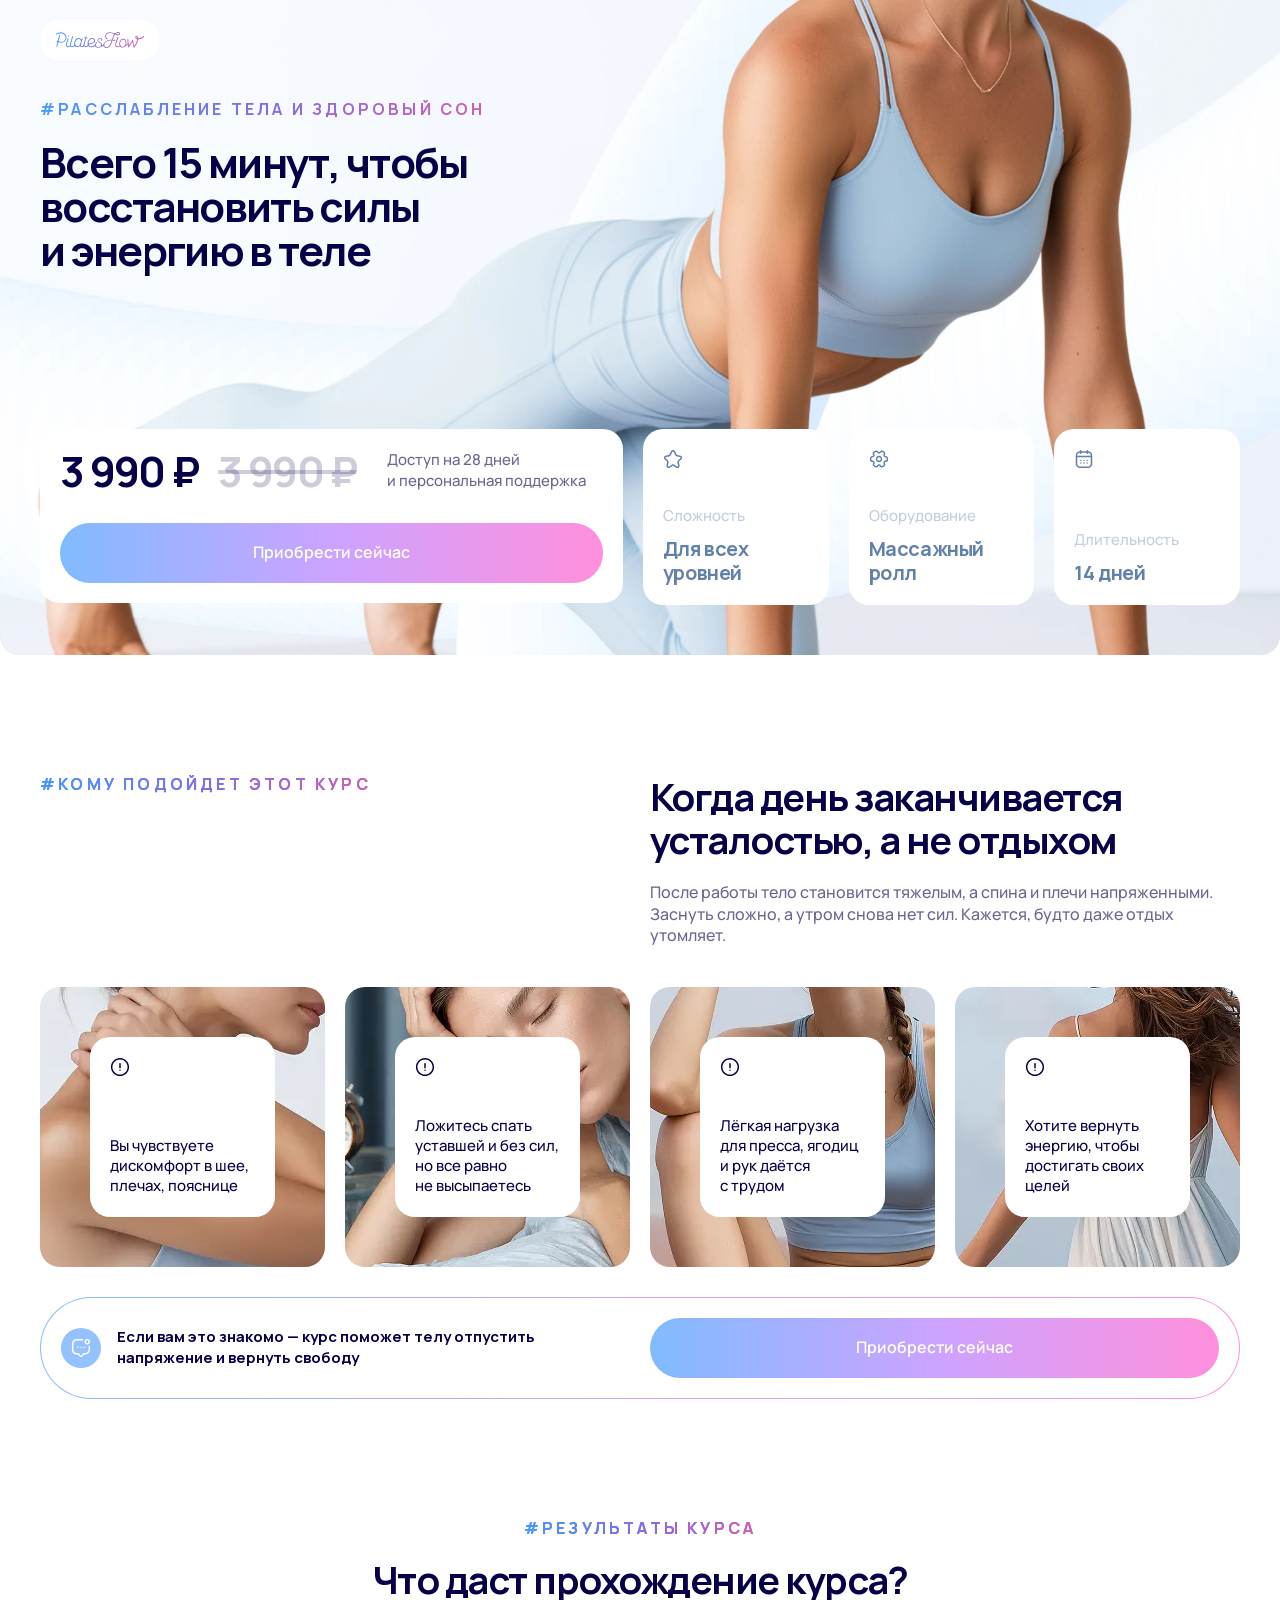
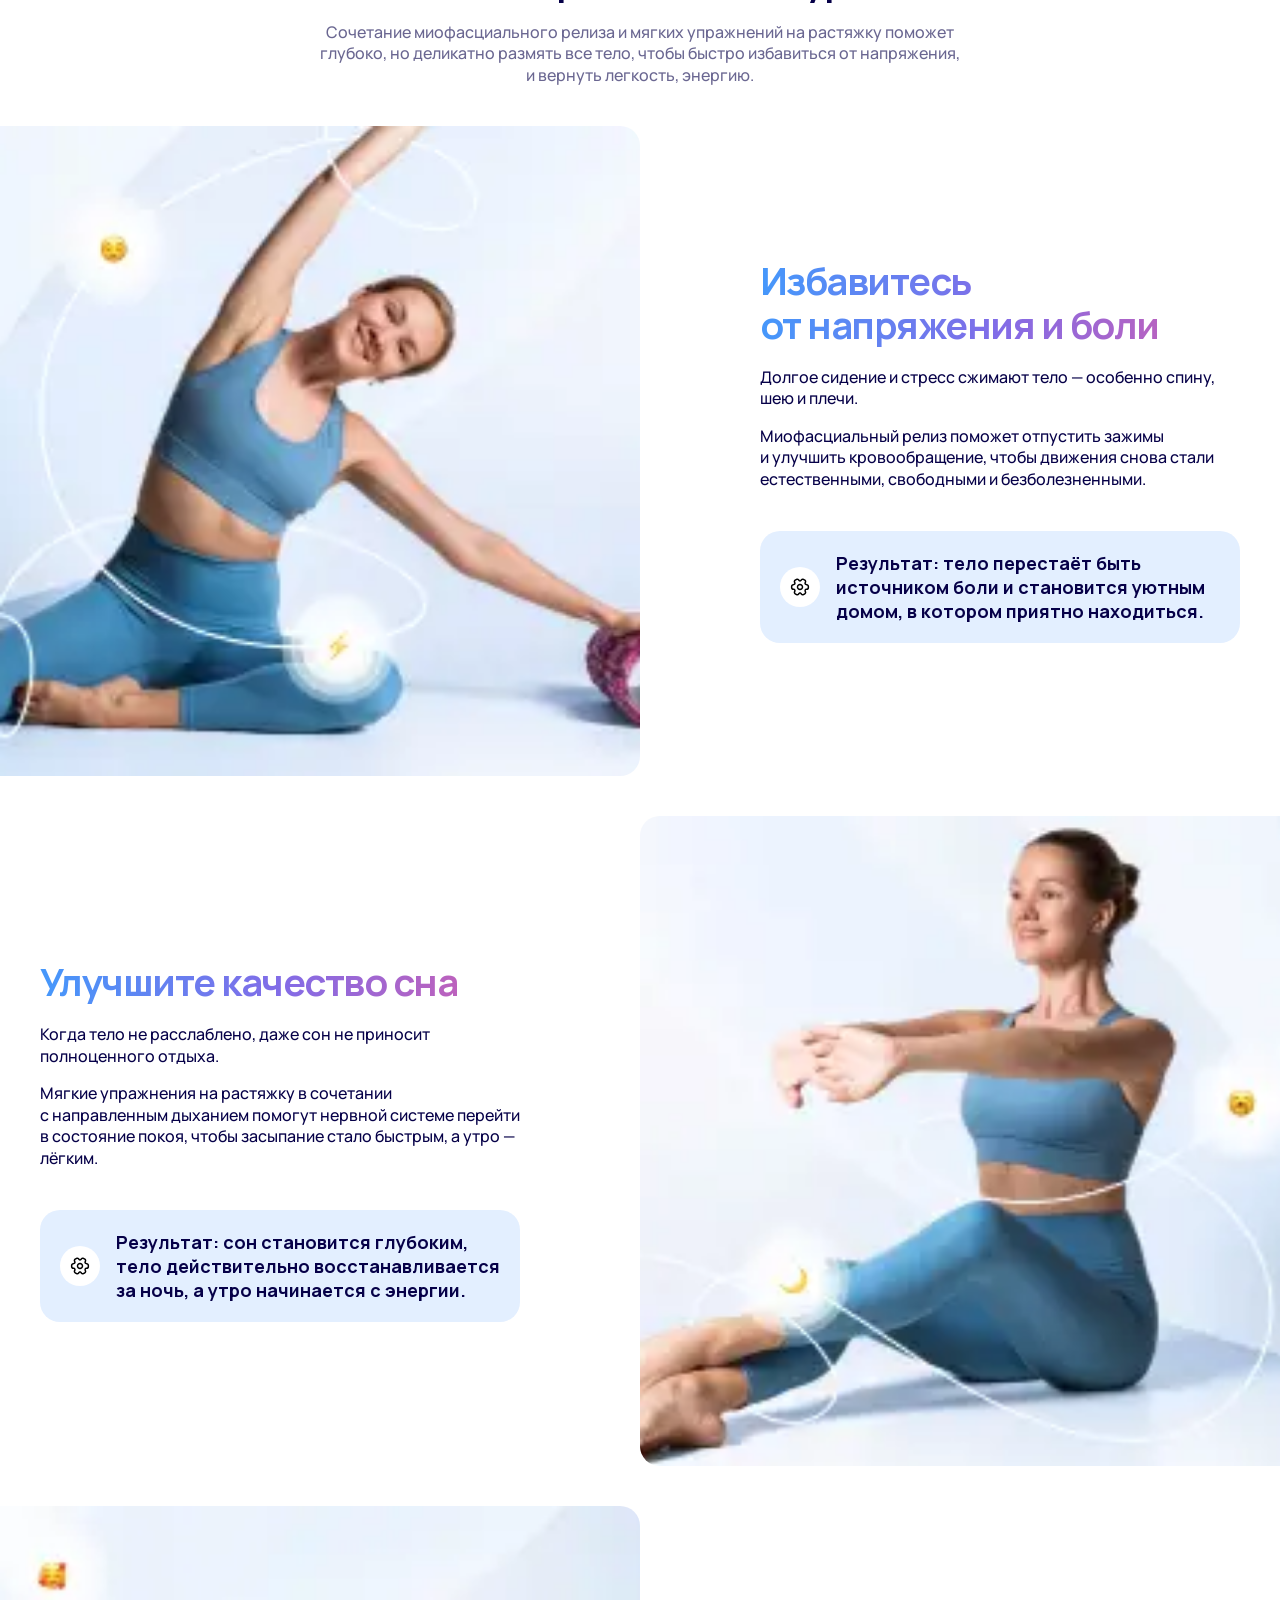
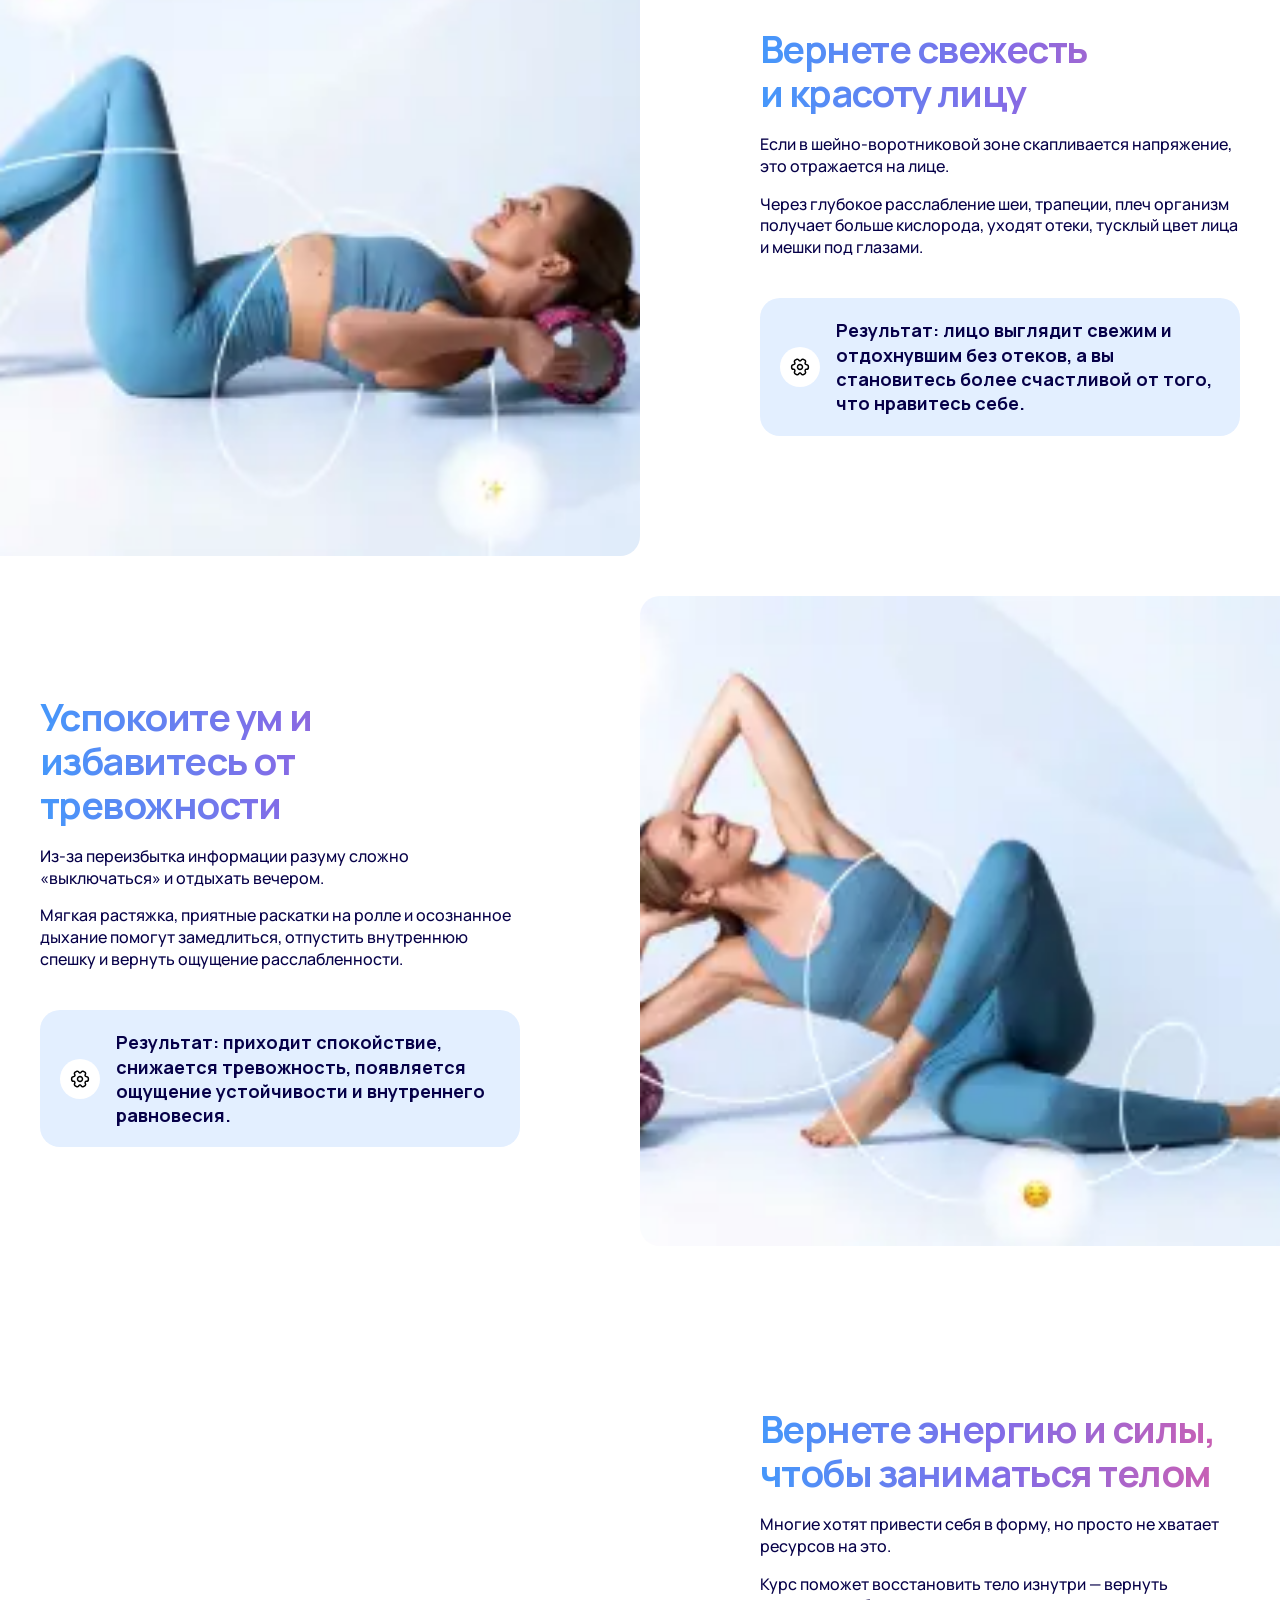
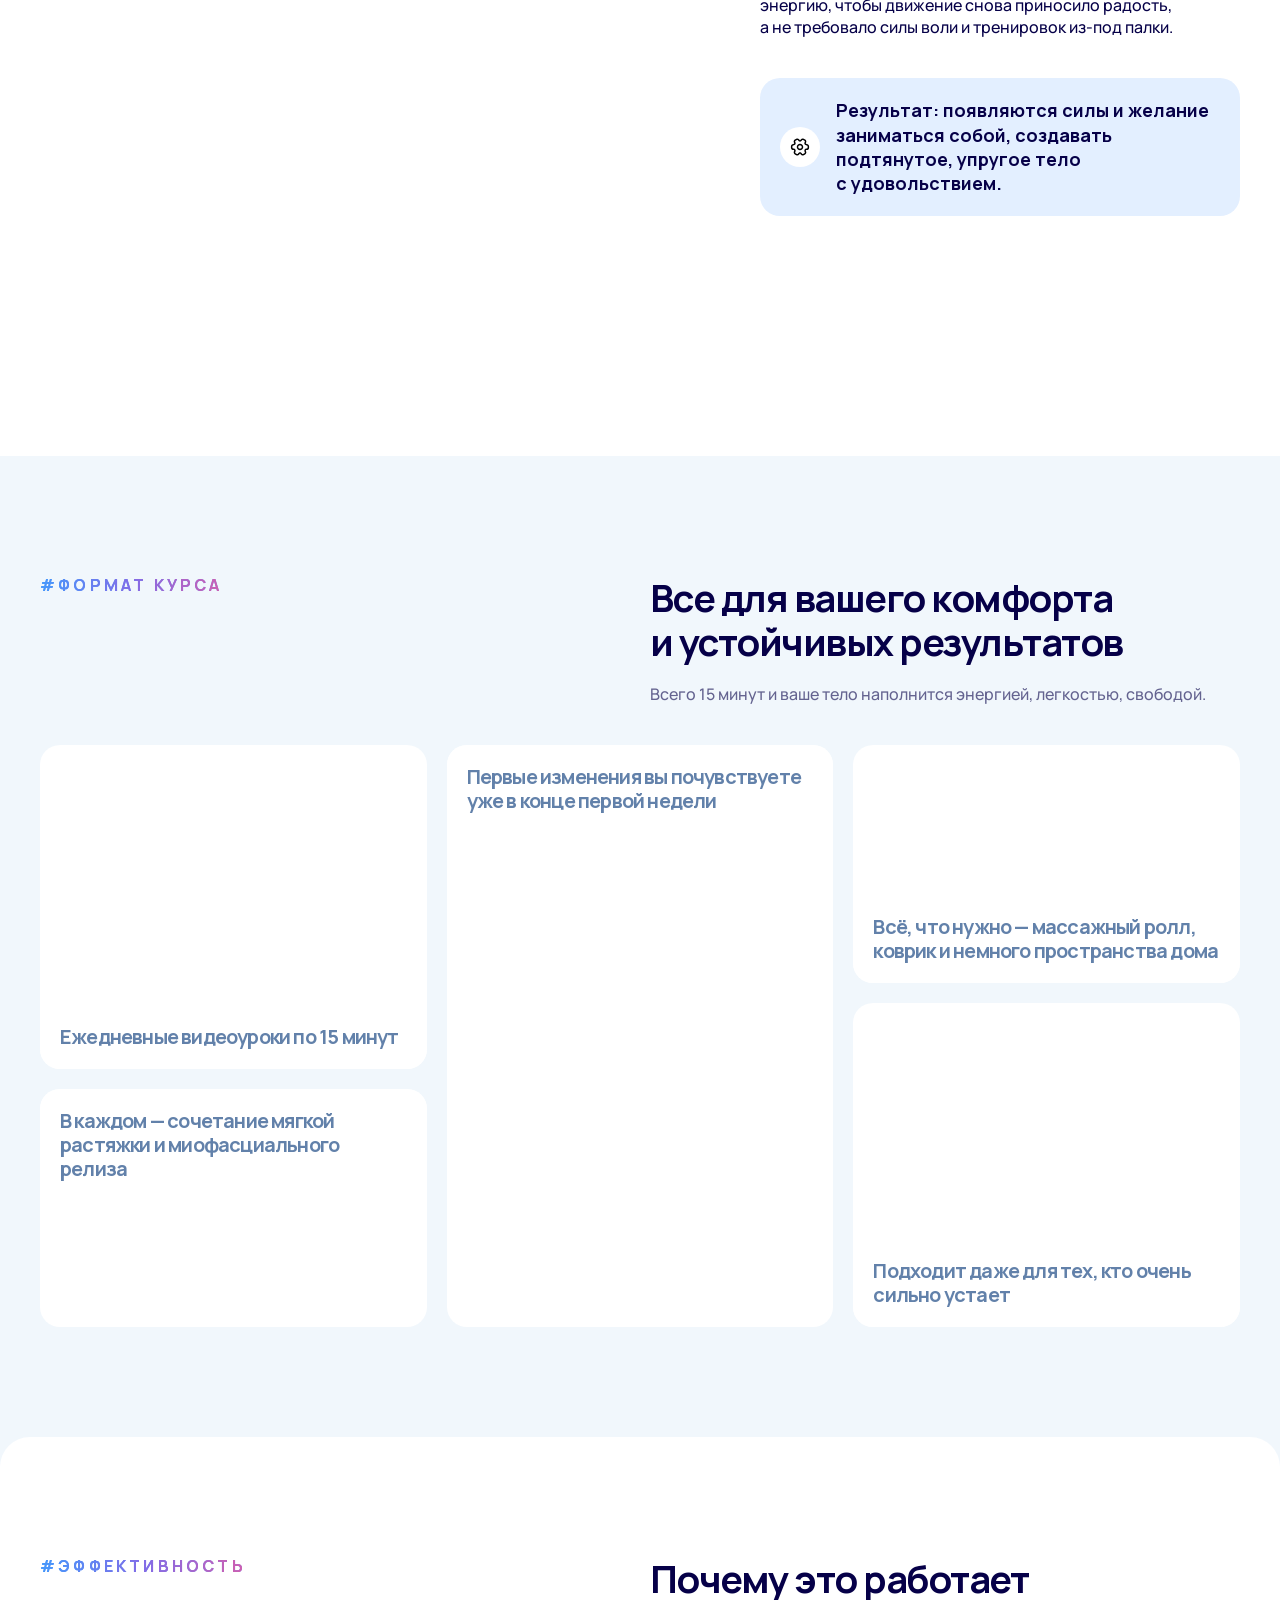
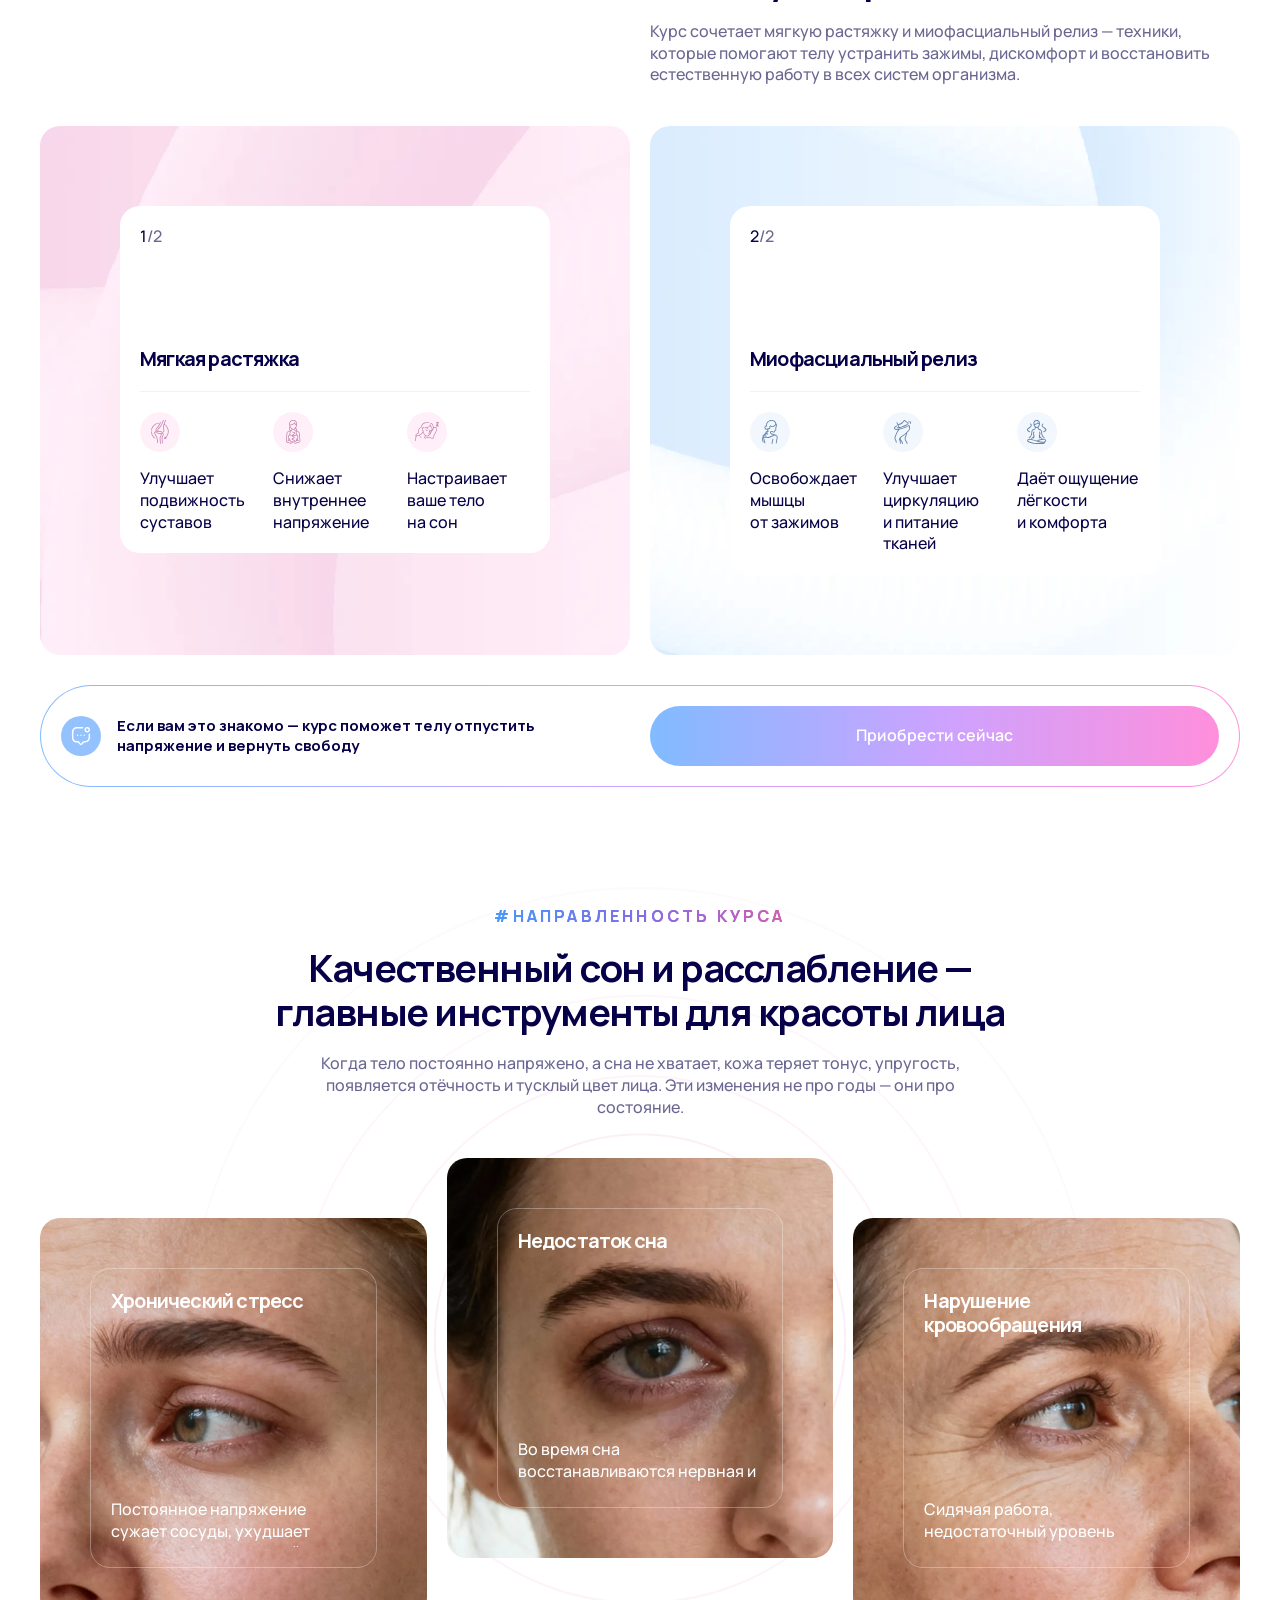
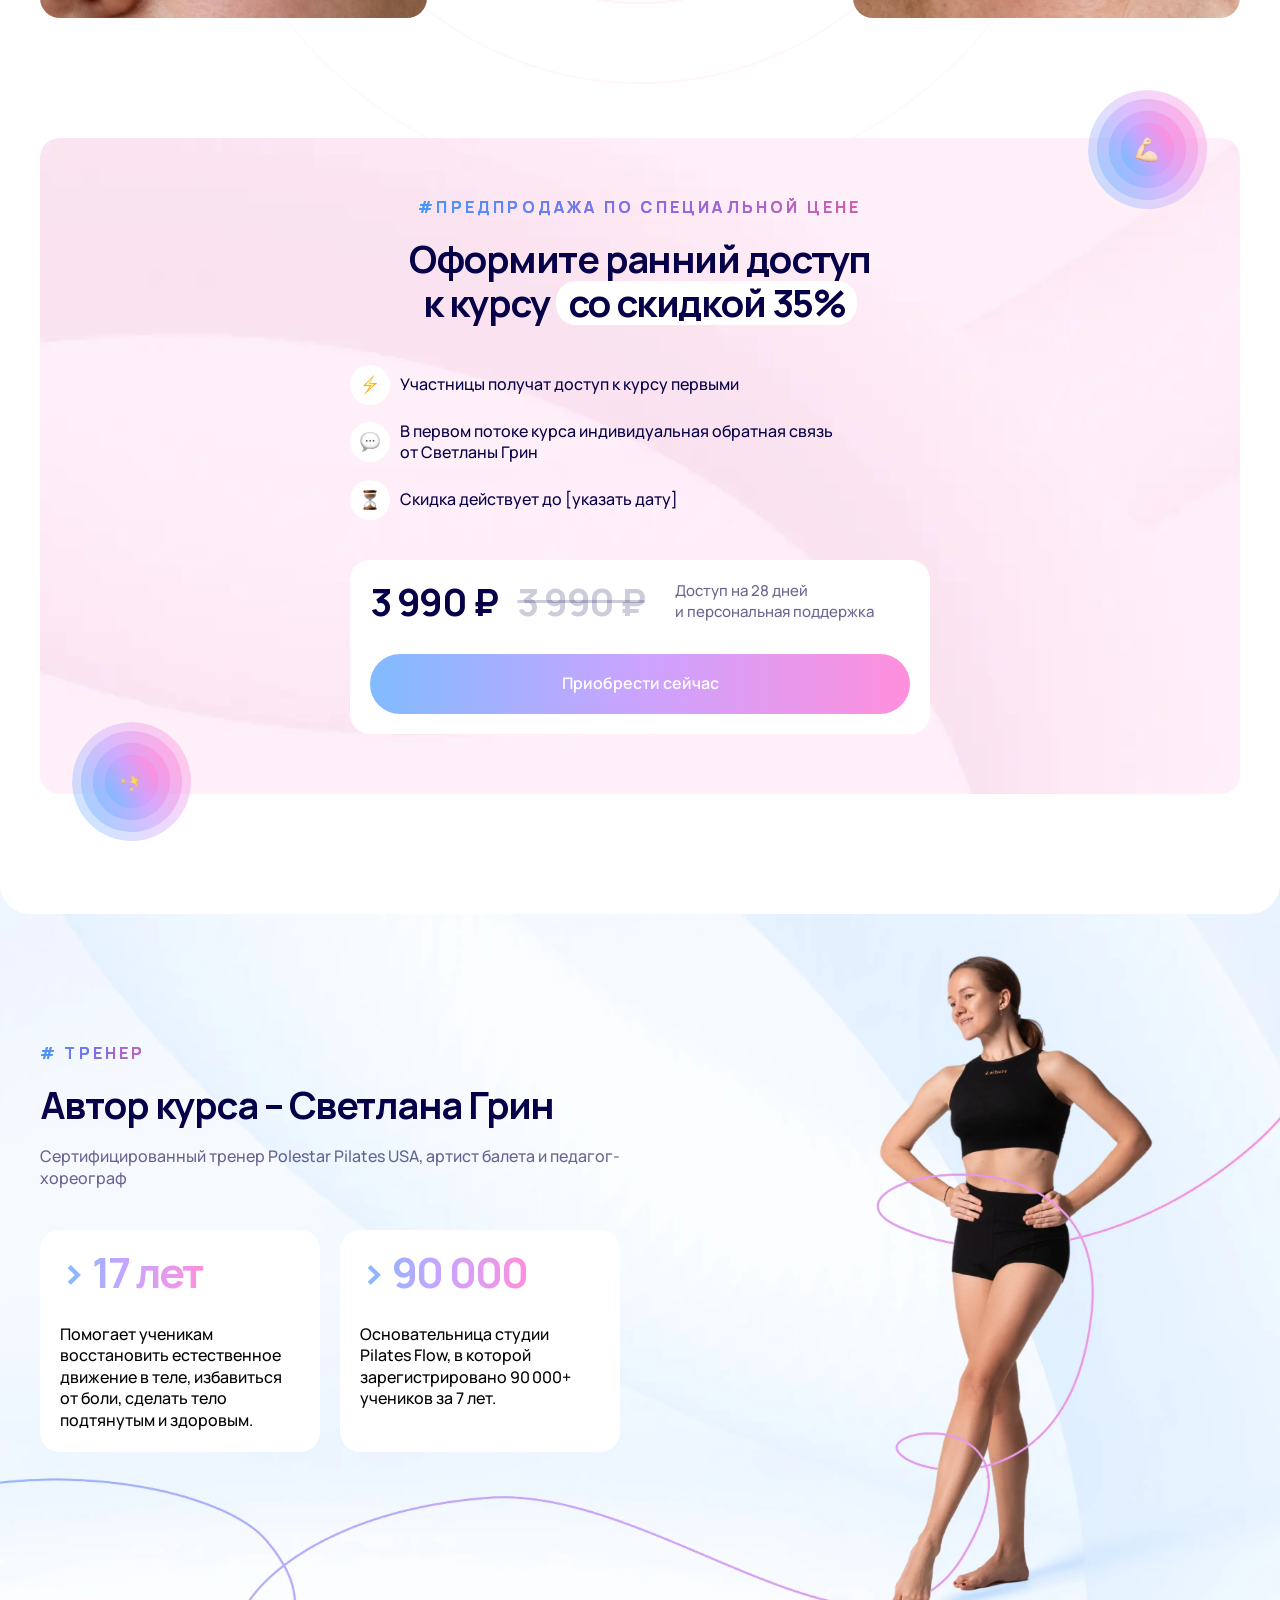
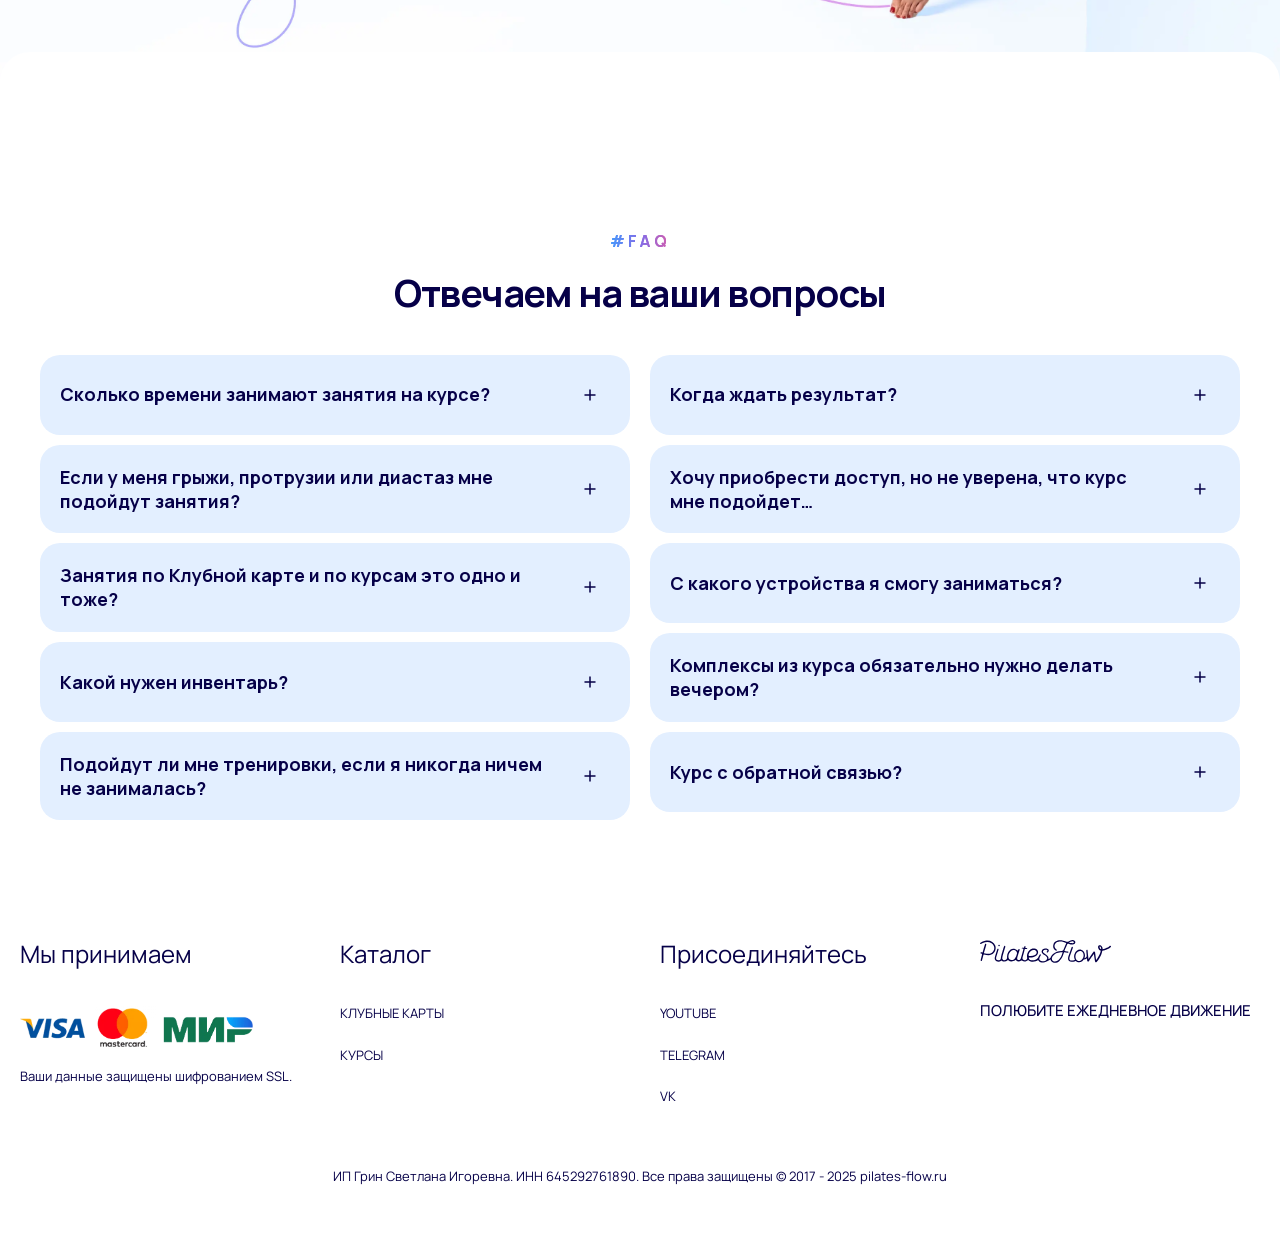
==== commit 930564a9: "Set consistent 20px horizontal padding across all sections Co-Authored-By: Claude Opus 4.6 (1M conte" ====
--- a/course.html
+++ b/course.html
@@ -13,7 +13,7 @@
     <link rel="preload" href="fonts/Manrope-Medium.woff2" as="font" crossorigin="anonymous">
     <link rel="preload" href="fonts/Manrope-SemiBold.woff2" as="font" crossorigin="anonymous">
     <link rel="preload" href="fonts/Manrope-Regular.woff2" as="font" crossorigin="anonymous">
-    <link rel="stylesheet" href="styles/style.css?v=1.0.3">
+    <link rel="stylesheet" href="styles/style.css?v=1.0.4">
   </head>
   <body>
     <div class="hero-section">
@@ -910,6 +910,6 @@
         </div>
       </div>
     </div>
-    <script src="js/main.js?v=1.0.3" defer></script>
+    <script src="js/main.js?v=1.0.4" defer></script>
   </body>
 </html>
--- a/styles/style.css
+++ b/styles/style.css
@@ -1 +1 @@
-p+p{margin-top:16px}@font-face{font-family:Manrope;src:url(../fonts/Manrope-Regular.woff2) format("woff2");font-weight:400;font-style:normal;font-display:swap}@font-face{font-family:Manrope;src:url(../fonts/Manrope-Medium.woff2) format("woff2");font-weight:500;font-style:normal;font-display:swap}@font-face{font-family:Manrope;src:url(../fonts/Manrope-SemiBold.woff2) format("woff2");font-weight:600;font-style:normal;font-display:swap}@font-face{font-family:Manrope;src:url(../fonts/Manrope-Bold.woff2) format("woff2");font-weight:700;font-style:normal;font-display:swap}.button{display:-webkit-box;display:-ms-flexbox;display:flex;-webkit-box-align:center;-ms-flex-align:center;align-items:center;-webkit-box-pack:center;-ms-flex-pack:center;justify-content:center;height:32px;-webkit-user-select:none;-moz-user-select:none;-ms-user-select:none;user-select:none;position:relative;display:flex;justify-content:center;align-items:center;border:none;border-radius:100px;font:600 15px/135% Manrope,sans-serif;color:#060048;cursor:pointer;-webkit-box-sizing:border-box;box-sizing:border-box;text-decoration:none;-webkit-tap-highlight-color:transparent}.button--main{background:-webkit-gradient(linear,left top,right top,from(#81bbff),color-stop(#cba3ff),to(#ff8fdc));background:linear-gradient(to right,#81bbff,#cba3ff,#ff8fdc);color:#fff}.button--main:hover{background:-webkit-gradient(linear,left top,right top,from(#4598fb),color-stop(#826ce7),to(#d15eae));background:linear-gradient(to right,#4598fb,#826ce7,#d15eae)}.button--main:active{background:-webkit-gradient(linear,left top,right top,from(#3d89e6),color-stop(#7059d3),to(#be4d9d));background:linear-gradient(to right,#3d89e6,#7059d3,#be4d9d)}.button--tertiary{background-color:#fff;color:#060048}.button--tertiary:hover{color:#fff;background:-webkit-gradient(linear,left top,right top,from(#4598fb),color-stop(#826ce7),to(#d15eae));background:linear-gradient(to right,#4598fb,#826ce7,#d15eae)}.button--l{padding:30px 28px;height:60px}.button--m{padding:20px;height:50px}.button--full-width{width:100%}.logo-block{background-color:#fff;border-radius:100px;display:-webkit-box;display:-ms-flexbox;display:flex;-webkit-box-pack:center;-ms-flex-pack:center;justify-content:center;-webkit-box-align:center;-ms-flex-align:center;align-items:center;-webkit-box-sizing:border-box;box-sizing:border-box;-webkit-box-flex:0;-ms-flex-positive:0;flex-grow:0;padding:12px 16px}.tag{font:700 13px/120% Manrope,sans-serif;color:#060048;text-transform:uppercase;background:-webkit-gradient(linear,left top,right top,from(#4598fb),color-stop(#826ce7),to(#d15eae));background:linear-gradient(to right,#4598fb,#826ce7,#d15eae);background-clip:text;-webkit-background-clip:text;-webkit-text-fill-color:transparent;display:-webkit-inline-box;display:-ms-inline-flexbox;display:inline-flex;letter-spacing:.2em}.background-card{padding:50px;border-radius:20px;background-color:rgba(6,0,72,.2);min-height:280px;-webkit-box-sizing:border-box;box-sizing:border-box;display:-webkit-box;display:-ms-flexbox;display:flex;background-size:cover;background-repeat:no-repeat;background-position:center}.background-card__icon svg{fill:#060048;width:20px;height:20px}.background-card__content{padding:20px;border-radius:20px;background-color:#fff;width:100%;display:-webkit-box;display:-ms-flexbox;display:flex;-webkit-box-orient:vertical;-webkit-box-direction:normal;-ms-flex-direction:column;flex-direction:column;-webkit-box-pack:justify;-ms-flex-pack:justify;justify-content:space-between}.background-card__title{color:#060048}.price-card{background-color:#fff;border-radius:20px;padding:20px;display:-webkit-box;display:-ms-flexbox;display:flex;-webkit-box-orient:vertical;-webkit-box-direction:normal;-ms-flex-direction:column;flex-direction:column;row-gap:20px}.price-card__body{display:-webkit-box;display:-ms-flexbox;display:flex;-webkit-box-orient:vertical;-webkit-box-direction:normal;-ms-flex-direction:column;flex-direction:column;row-gap:16px}.price-card__price-block{display:-webkit-box;display:-ms-flexbox;display:flex;-webkit-column-gap:20px;-moz-column-gap:20px;column-gap:20px;-ms-flex-wrap:nowrap;flex-wrap:nowrap;white-space:nowrap}.price-card__price{font:700 28px/115% Manrope,sans-serif;color:#060048;letter-spacing:-.04em}.price-card__price--old{color:rgba(6,0,72,.2);text-decoration:line-through}.price-card__description{font:500 15px/135% Manrope,sans-serif;color:rgba(6,0,72,.6);max-width:220px}.promo-card{display:-webkit-box;display:-ms-flexbox;display:flex;padding:1px;-webkit-box-orient:vertical;-webkit-box-direction:normal;-ms-flex-direction:column;flex-direction:column;-webkit-box-pack:center;-ms-flex-pack:center;justify-content:center;-webkit-box-align:start;-ms-flex-align:start;align-items:flex-start;-ms-flex-item-align:stretch;align-self:stretch;border-radius:20px;background:-webkit-gradient(linear,left top,right top,from(#81bbff),color-stop(#cba3ff),to(#ff8fdc));background:linear-gradient(to right,#81bbff,#cba3ff,#ff8fdc)}.promo-card__inner{display:-webkit-box;display:-ms-flexbox;display:flex;padding:20px;-webkit-box-orient:vertical;-webkit-box-direction:normal;-ms-flex-direction:column;flex-direction:column;-webkit-box-pack:center;-ms-flex-pack:center;justify-content:center;-webkit-box-align:start;-ms-flex-align:start;align-items:flex-start;gap:20px;-ms-flex-item-align:stretch;align-self:stretch;border-radius:20px;background-color:#fff}.promo-card__header{display:-webkit-box;display:-ms-flexbox;display:flex;-webkit-box-orient:vertical;-webkit-box-direction:normal;-ms-flex-direction:column;flex-direction:column;gap:16px}.promo-card__icon{width:40px;height:40px;border-radius:100px;background-color:#93c2ff;display:-webkit-box;display:-ms-flexbox;display:flex;-webkit-box-pack:center;-ms-flex-pack:center;justify-content:center;-webkit-box-align:center;-ms-flex-align:center;align-items:center;-ms-flex-negative:0;flex-shrink:0}.promo-card__icon svg{fill:#fff;width:20px;height:20px}.promo-card__title{font:700 15px/135% Manrope,sans-serif;color:#060048}.promo-card__button{width:100%}.feature-card{background-color:rgba(6,0,72,.2);padding:20px;border-radius:20px}.feature-card__container{border-radius:20px;background-color:#fff;padding:20px}.feature-card__header{border-bottom:1px solid rgba(98,129,170,.1019607843);padding-bottom:20px;margin-bottom:20px}.feature-card__counter{display:-webkit-box;display:-ms-flexbox;display:flex;font:500 15px/135% Manrope,sans-serif;color:rgba(6,0,72,.6);margin-bottom:30px}.feature-card__counter-current{color:#060048}.feature-card__title{font:700 18px/120% Manrope,sans-serif;color:#060048;letter-spacing:-.04em}.feature-card__body{display:-webkit-box;display:-ms-flexbox;display:flex;-webkit-box-orient:vertical;-webkit-box-direction:normal;-ms-flex-direction:column;flex-direction:column;row-gap:20px}.feature-card__item{display:-webkit-box;display:-ms-flexbox;display:flex;gap:16px;-webkit-box-align:center;-ms-flex-align:center;align-items:center;font:500 15px/135% Manrope,sans-serif;color:#060048}.feature-card__item-icon{-ms-flex-negative:0;flex-shrink:0;width:40px;height:40px;background-color:#e3efff;border-radius:100px;display:-webkit-box;display:-ms-flexbox;display:flex;-webkit-box-align:center;-ms-flex-align:center;align-items:center;-webkit-box-pack:center;-ms-flex-pack:center;justify-content:center}.feature-card__item-icon svg{width:24px;height:24px;fill:#060048}.feature-card--pink{background:url(../img/bg/work-card-bg-pink-m.webp) 0 0/cover no-repeat,0 0/cover no-repeat #ffeff9}.feature-card--pink .feature-card__item-icon{background-color:#ffeff9}.feature-card--pink .feature-card__item-icon svg{fill:#c483ad}.feature-card--blue{background:url(../img/bg/work-card-bg-blue-m.webp) 0 0/cover no-repeat,0 0/cover no-repeat #cee5ff}.feature-card--blue .feature-card__item-icon{background-color:#f1f7fc}.feature-card--blue .feature-card__item-icon svg{fill:#6281aa}.focus-card{padding:50px;border-radius:20px;background-color:rgba(6,0,72,.2);min-height:280px;-webkit-box-sizing:border-box;box-sizing:border-box;display:-webkit-box;display:-ms-flexbox;display:flex;background-size:cover;background-repeat:no-repeat;background-position:center;color:#fff;min-height:380px}.focus-card__content{padding:20px;border-radius:20px;border:1px solid rgba(255,255,255,.3019607843);background-color:transparent;width:100%;display:-webkit-box;display:-ms-flexbox;display:flex;-webkit-box-orient:vertical;-webkit-box-direction:normal;-ms-flex-direction:column;flex-direction:column;-webkit-box-pack:justify;-ms-flex-pack:justify;justify-content:space-between;-webkit-transition:.2s ease-in;transition:.2s ease-in}.focus-card__title{font:700 18px/120% Manrope,sans-serif;letter-spacing:-.04em;color:#fff;-webkit-transition:.2s ease-in;transition:.2s ease-in;margin-bottom:20px}.focus-card__description{font:500 15px/135% Manrope,sans-serif;color:#fff;-webkit-transition:.3s ease-in;transition:.3s ease-in;text-overflow:ellipsis;display:-webkit-box;-webkit-line-clamp:2;-webkit-box-orient:vertical;overflow:hidden;max-height:3em;position:relative}.focus-card__dropdown-button{margin-top:20px}.focus-card--hidden-mobile .focus-card__description{display:none}.focus-card.active .focus-card__content{background-color:#fff;overflow:hidden}.focus-card.active .focus-card__title{color:#060048}.focus-card.active .focus-card__description{color:#060048;-webkit-line-clamp:unset;max-height:500px;overflow:visible;-webkit-transition:.3s ease-in;transition:.3s ease-in}.feature-item{color:#6281aa;background-color:#fff;border-radius:20px;padding:20px;display:-webkit-box;display:-ms-flexbox;display:flex;-webkit-box-pack:justify;-ms-flex-pack:justify;justify-content:space-between;width:100%;-webkit-box-orient:vertical;-webkit-box-direction:normal;-ms-flex-direction:column;flex-direction:column;-webkit-box-sizing:border-box;box-sizing:border-box;min-height:176px}.feature-item__icon{width:20px;height:20px}.feature-item__icon svg{fill:#6281aa;width:20px;height:20px}.feature-item__info{display:-webkit-box;display:-ms-flexbox;display:flex;-webkit-box-orient:vertical;-webkit-box-direction:normal;-ms-flex-direction:column;flex-direction:column;row-gap:10px}.feature-item__subtitle{color:rgba(98,129,170,.4)}.feature-item__title{font:700 20px/120% Manrope,sans-serif;letter-spacing:-.02em}.result-block{position:relative}.result-block__title{font:700 24px/115% Manrope,sans-serif;color:#060048;letter-spacing:-.04em;background:-webkit-gradient(linear,left top,right top,from(#4598fb),color-stop(#826ce7),to(#d15eae));background:linear-gradient(to right,#4598fb,#826ce7,#d15eae);background-clip:text;-webkit-background-clip:text;-webkit-text-fill-color:transparent}.result-block__text-block{display:-webkit-box;display:-ms-flexbox;display:flex;-webkit-box-orient:vertical;-webkit-box-direction:normal;-ms-flex-direction:column;flex-direction:column;row-gap:20px}.result-block__description{font:500 15px/135% Manrope,sans-serif;color:#060048}.result-block__row{display:-webkit-box;display:-ms-flexbox;display:flex;-webkit-box-orient:vertical;-webkit-box-direction:normal;-ms-flex-direction:column;flex-direction:column;row-gap:30px}.result-block__text-container{padding-left:20px;padding-right:20px}.result-block__image{padding-right:20px;display:-webkit-box;display:-ms-flexbox;display:flex;-webkit-box-pack:center;-ms-flex-pack:center;justify-content:center;-webkit-box-align:center;-ms-flex-align:center;align-items:center;aspect-ratio:7/4;max-height:460px;width:100%;-webkit-box-sizing:border-box;box-sizing:border-box}.result-block__image picture{width:100%;height:100%}.result-block__image img{width:100%;height:100%;max-height:460px;-o-object-fit:cover;object-fit:cover;border-top-right-radius:20px;border-bottom-right-radius:20px;overflow:hidden}.result-block__highlight{margin-top:10px}.result-block--reverse .result-block__image{padding-left:20px;padding-right:0}.result-block--reverse .result-block__image img{border-radius:20px 0 0 20px}.highlight{display:-webkit-box;display:-ms-flexbox;display:flex;-webkit-box-orient:vertical;-webkit-box-direction:normal;-ms-flex-direction:column;flex-direction:column;gap:16px;padding:20px;border-radius:20px;background-color:#e3efff}.highlight__icon{width:40px;height:40px;display:-webkit-box;display:-ms-flexbox;display:flex;-webkit-box-pack:center;-ms-flex-pack:center;justify-content:center;-webkit-box-align:center;-ms-flex-align:center;align-items:center;background-color:#fff;border-radius:100px;-ms-flex-negative:0;flex-shrink:0}.highlight__icon svg{width:20px;height:20px}.highlight__text{font:700 15px/135% Manrope,sans-serif;color:#060048}.offer-block{background-color:#f3c3e2;padding:30px;border-radius:20px;background-size:cover;background-repeat:no-repeat;background-position:center;background-image:url(../img/bg/offer-block-mobile.webp);position:relative}.offer-block__container{max-width:580px;margin-left:auto;margin-right:auto}.offer-block__header-block{display:-webkit-box;display:-ms-flexbox;display:flex;-webkit-box-orient:vertical;-webkit-box-direction:normal;-ms-flex-direction:column;flex-direction:column;row-gap:20px;margin-bottom:30px}.offer-block__main-header-block{display:-webkit-box;display:-ms-flexbox;display:flex;-webkit-box-orient:vertical;-webkit-box-direction:normal;-ms-flex-direction:column;flex-direction:column;row-gap:20px;max-width:580px}.offer-block__subtitle{font:700 13px/120% Manrope,sans-serif;color:#060048;text-transform:uppercase;background:-webkit-gradient(linear,left top,right top,from(#4598fb),color-stop(#826ce7),to(#d15eae));background:linear-gradient(to right,#4598fb,#826ce7,#d15eae);background-clip:text;-webkit-background-clip:text;-webkit-text-fill-color:transparent;display:-webkit-inline-box;display:-ms-inline-flexbox;display:inline-flex;letter-spacing:.2em}.offer-block__title{font:700 24px/115% Manrope,sans-serif;color:#060048;letter-spacing:-.04em}.offer-block__title--highlight-light{display:inline-block;background-color:#fff;border-radius:20px;padding-left:12px;padding-right:12px}.offer-block__features-list{list-style:none;margin:0;padding:0;display:-webkit-box;display:-ms-flexbox;display:flex;-webkit-box-orient:vertical;-webkit-box-direction:normal;-ms-flex-direction:column;flex-direction:column;gap:16px}.offer-block__features-list-item{display:-webkit-box;display:-ms-flexbox;display:flex;gap:10px;-webkit-box-align:center;-ms-flex-align:center;align-items:center}.offer-block__features-list-item p{font:500 15px/135% Manrope,sans-serif;color:#060048}.offer-block__features-list-icon{width:40px;height:40px;border-radius:100px;background-color:#fff;-ms-flex-negative:0;flex-shrink:0;display:-webkit-box;display:-ms-flexbox;display:flex;-webkit-box-pack:center;-ms-flex-pack:center;justify-content:center;-webkit-box-align:center;-ms-flex-align:center;align-items:center}.offer-block__features-list-icon img{width:20px;height:20px}.offer-block__price-card{margin-top:30px}.offer-block .price-card__price{font:700 28px/115% Manrope,sans-serif;letter-spacing:-.04em}.offer-block__decor-item{width:120px;height:120px;display:-webkit-box;display:-ms-flexbox;display:flex;-webkit-box-pack:center;-ms-flex-pack:center;justify-content:center;-webkit-box-align:center;-ms-flex-align:center;align-items:center;background-image:url(../img/icon/bg.svg);background-repeat:no-repeat;background-position:center;background-size:cover;border-radius:100px;position:relative;display:flex;justify-content:center;align-items:center}.offer-block__decor-item::after{width:30px;height:30px;content:"";background-size:cover;background-position:center}.offer-block__decor-item--top{position:absolute;top:-64px;right:-54px}.offer-block__decor-item--top::after{background-image:url(../img/icon/muscle.png)}.offer-block__decor-item--bottom{display:none;position:absolute}.offer-block__decor-item--bottom::after{background-image:url(../img/icon/stars.png)}.faq-list{display:-webkit-box;display:-ms-flexbox;display:flex;-webkit-box-orient:vertical;-webkit-box-direction:normal;-ms-flex-direction:column;flex-direction:column;row-gap:16px}.faq-list__col{display:-webkit-box;display:-ms-flexbox;display:flex;-webkit-box-orient:vertical;-webkit-box-direction:normal;-ms-flex-direction:column;flex-direction:column;gap:10px}.faq-list__item{border-radius:20px;background-color:#e3efff}.faq-list__item.active .faq-list__item-body{display:block}.faq-list__item.active .faq-list__item-close{background-color:#fff}.faq-list__item.active .faq-list__item-close svg{-webkit-transform:rotate(-45deg);transform:rotate(-45deg)}.faq-list__item-close{width:40px;height:40px;display:-webkit-box;display:-ms-flexbox;display:flex;-webkit-box-pack:center;-ms-flex-pack:center;justify-content:center;-webkit-box-align:center;-ms-flex-align:center;align-items:center;-ms-flex-negative:0;flex-shrink:0;background-color:transparent;-webkit-transition:background-color .2s;transition:background-color .2s;border-radius:10px}.faq-list__item-close svg{width:20px;height:20px;fill:#060048;-webkit-transition:-webkit-transform .2s;transition:transform .2s;transition:transform .2s,-webkit-transform .2s}.faq-list__item-header{display:-webkit-box;display:-ms-flexbox;display:flex;gap:20px;padding:20px;-webkit-box-align:center;-ms-flex-align:center;align-items:center;-webkit-box-pack:justify;-ms-flex-pack:justify;justify-content:space-between;cursor:pointer}.faq-list__item-header:hover .faq-list__item-close{background-color:#fff}.faq-list__item-title{font:700 15px/135% Manrope,sans-serif;color:#060048}.faq-list__item-body{padding:0 50px 20px 20px;display:none;font:500 15px/135% Manrope,sans-serif;color:#060048}.format-card{background-color:#fff;border-radius:20px;min-height:220px;display:-webkit-box;display:-ms-flexbox;display:flex;-webkit-box-orient:vertical;-webkit-box-direction:normal;-ms-flex-direction:column;flex-direction:column;-webkit-box-pack:end;-ms-flex-pack:end;justify-content:flex-end;position:relative;overflow:hidden}.format-card::after{position:absolute;left:0;top:0;right:0;bottom:0;content:"";background:-webkit-gradient(linear,left top,left bottom,color-stop(41.45%,rgba(255,255,255,0)),color-stop(63.36%,rgba(255,255,255,.87)),color-stop(74.49%,#fff));background:linear-gradient(180deg,rgba(255,255,255,0) 41.45%,rgba(255,255,255,.87) 63.36%,#fff 74.49%)}.format-card__header{padding:20px;position:relative;z-index:1}.format-card__title{font:700 18px/120% Manrope,sans-serif;letter-spacing:-.04em;color:#6281aa}.format-card__image{position:absolute;top:0;right:0;bottom:0;left:0}.format-card__image img{width:100%;height:100%;-o-object-fit:cover;object-fit:cover}.format-card--inverse{-webkit-box-pack:start;-ms-flex-pack:start;justify-content:flex-start}.format-card--inverse::after{background:-webkit-gradient(linear,left top,left bottom,color-stop(25.51%,#fff),color-stop(36.64%,rgba(255,255,255,.87)),color-stop(58.55%,rgba(255,255,255,0)));background:linear-gradient(180deg,#fff 25.51%,rgba(255,255,255,.87) 36.64%,rgba(255,255,255,0) 58.55%)}.feature-item-data{background-color:#fff;padding:20px;border-radius:20px}.feature-item-data__title{font:700 28px/115% Manrope,sans-serif;color:#060048;letter-spacing:-.04em;margin-bottom:30px;background:-webkit-gradient(linear,left top,right top,from(#81bbff),color-stop(#cba3ff),to(#ff8fdc));background:linear-gradient(to right,#81bbff,#cba3ff,#ff8fdc);background-clip:text;-webkit-background-clip:text;-webkit-text-fill-color:transparent;display:-webkit-inline-box;display:-ms-inline-flexbox;display:inline-flex}.feature-item-data__text{font:500 15px/135% Manrope,sans-serif;color:#000}.hero-section{background-color:rgba(6,0,72,.2);border-bottom-right-radius:20px;border-bottom-left-radius:20px;overflow:hidden;position:relative}.hero-section__logo-container{padding-top:10px;padding-left:16px;padding-right:16px;position:relative;z-index:2;display:-webkit-box;display:-ms-flexbox;display:flex;-webkit-box-pack:start;-ms-flex-pack:start;justify-content:flex-start}.hero-section::before{position:absolute;content:"";top:0;left:0;right:0;height:352px;background-image:url(../img/hero-section/hero-section-mobile.webp);background-repeat:no-repeat;background-size:cover;background-position:top center;pointer-events:none}.hero-section__header-block{background-color:#f1f7fc;border-radius:20px;-webkit-box-sizing:border-box;box-sizing:border-box;display:-webkit-box;display:-ms-flexbox;display:flex;-webkit-box-orient:vertical;-webkit-box-direction:normal;-ms-flex-direction:column;flex-direction:column;row-gap:20px;position:relative;z-index:2;margin-top:264px;padding:30px 20px}.hero-section__main-header-block{display:-webkit-box;display:-ms-flexbox;display:flex;-webkit-box-orient:vertical;-webkit-box-direction:normal;-ms-flex-direction:column;flex-direction:column;row-gap:20px;max-width:500px}.hero-section__title{font:700 28px/115% Manrope,sans-serif;color:#060048;letter-spacing:-.04em}.hero-section__features-block{display:-webkit-box;display:-ms-flexbox;display:flex;-webkit-column-gap:20px;-moz-column-gap:20px;column-gap:20px}.hero-section__info-block{padding-top:16px;display:-webkit-box;display:-ms-flexbox;display:flex;-webkit-box-orient:vertical;-webkit-box-direction:normal;-ms-flex-direction:column;flex-direction:column;row-gap:16px}.pain-section{padding-top:60px;padding-bottom:60px}.pain-section__container{padding-left:20px;padding-right:20px;-webkit-box-sizing:border-box;box-sizing:border-box;max-width:1240px;margin-left:auto;margin-right:auto;box-sizing:border-box}.pain-section__header-block{display:-webkit-box;display:-ms-flexbox;display:flex;-webkit-box-orient:vertical;-webkit-box-direction:normal;-ms-flex-direction:column;flex-direction:column;row-gap:20px;margin-bottom:30px}.pain-section__main-header-block{display:-webkit-box;display:-ms-flexbox;display:flex;-webkit-box-orient:vertical;-webkit-box-direction:normal;-ms-flex-direction:column;flex-direction:column;row-gap:20px;max-width:580px}.pain-section__subtitle{font:700 13px/120% Manrope,sans-serif;color:#060048;text-transform:uppercase;background:-webkit-gradient(linear,left top,right top,from(#4598fb),color-stop(#826ce7),to(#d15eae));background:linear-gradient(to right,#4598fb,#826ce7,#d15eae);background-clip:text;-webkit-background-clip:text;-webkit-text-fill-color:transparent;display:-webkit-inline-box;display:-ms-inline-flexbox;display:inline-flex;letter-spacing:.2em}.pain-section__title{font:700 24px/115% Manrope,sans-serif;color:#060048;letter-spacing:-.04em}.pain-section__description{font:500 15px/135% Manrope,sans-serif;color:rgba(6,0,72,.6)}.pain-section__cards-block{display:-webkit-box;display:-ms-flexbox;display:flex;-webkit-box-orient:vertical;-webkit-box-direction:normal;-ms-flex-direction:column;flex-direction:column;row-gap:16px}.pain-section__promo-card{margin-top:30px}.format-section{padding-top:60px;padding-bottom:60px;background-color:#f1f7fc}.format-section__container{padding-left:20px;padding-right:20px;-webkit-box-sizing:border-box;box-sizing:border-box;max-width:1240px;margin-left:auto;margin-right:auto;box-sizing:border-box}.format-section__header-block{display:-webkit-box;display:-ms-flexbox;display:flex;-webkit-box-orient:vertical;-webkit-box-direction:normal;-ms-flex-direction:column;flex-direction:column;row-gap:20px;margin-bottom:30px}.format-section__main-header-block{display:-webkit-box;display:-ms-flexbox;display:flex;-webkit-box-orient:vertical;-webkit-box-direction:normal;-ms-flex-direction:column;flex-direction:column;row-gap:20px;max-width:580px}.format-section__subtitle{font:700 13px/120% Manrope,sans-serif;color:#060048;text-transform:uppercase;background:-webkit-gradient(linear,left top,right top,from(#4598fb),color-stop(#826ce7),to(#d15eae));background:linear-gradient(to right,#4598fb,#826ce7,#d15eae);background-clip:text;-webkit-background-clip:text;-webkit-text-fill-color:transparent;display:-webkit-inline-box;display:-ms-inline-flexbox;display:inline-flex;letter-spacing:.2em}.format-section__title{font:700 24px/115% Manrope,sans-serif;color:#060048;letter-spacing:-.04em}.format-section__description{font:500 15px/135% Manrope,sans-serif;color:rgba(6,0,72,.6)}.format-section__cards-block{display:-webkit-box;display:-ms-flexbox;display:flex;-webkit-box-orient:vertical;-webkit-box-direction:normal;-ms-flex-direction:column;flex-direction:column;gap:20px}.format-section__promo-card{margin-top:30px}.efficiency-section{padding-top:60px;padding-bottom:60px}.efficiency-section__container{padding-left:20px;padding-right:20px;-webkit-box-sizing:border-box;box-sizing:border-box;max-width:1240px;margin-left:auto;margin-right:auto;box-sizing:border-box}.efficiency-section__header-block{display:-webkit-box;display:-ms-flexbox;display:flex;-webkit-box-orient:vertical;-webkit-box-direction:normal;-ms-flex-direction:column;flex-direction:column;row-gap:20px;margin-bottom:30px}.efficiency-section__main-header-block{display:-webkit-box;display:-ms-flexbox;display:flex;-webkit-box-orient:vertical;-webkit-box-direction:normal;-ms-flex-direction:column;flex-direction:column;row-gap:20px;max-width:580px}.efficiency-section__subtitle{font:700 13px/120% Manrope,sans-serif;color:#060048;text-transform:uppercase;background:-webkit-gradient(linear,left top,right top,from(#4598fb),color-stop(#826ce7),to(#d15eae));background:linear-gradient(to right,#4598fb,#826ce7,#d15eae);background-clip:text;-webkit-background-clip:text;-webkit-text-fill-color:transparent;display:-webkit-inline-box;display:-ms-inline-flexbox;display:inline-flex;letter-spacing:.2em}.efficiency-section__title{font:700 24px/115% Manrope,sans-serif;color:#060048;letter-spacing:-.04em}.efficiency-section__description{font:500 15px/135% Manrope,sans-serif;color:rgba(6,0,72,.6)}.efficiency-section__cards-block{display:-webkit-box;display:-ms-flexbox;display:flex;-webkit-box-orient:vertical;-webkit-box-direction:normal;-ms-flex-direction:column;flex-direction:column;row-gap:16px}.efficiency-section__promo-card{margin-top:30px}.focus-section{padding-top:60px;padding-bottom:60px;position:relative}.focus-section::after{top:60px;left:50%;-webkit-transform:translateX(-50%);transform:translateX(-50%);position:absolute;content:"";width:905px;height:905px;background:url(../img/bg/circles.svg) center top no-repeat}.focus-section__container{padding-left:20px;padding-right:20px;-webkit-box-sizing:border-box;box-sizing:border-box;max-width:1240px;margin-left:auto;margin-right:auto;box-sizing:border-box;position:relative;z-index:1}.focus-section__header-block{display:-webkit-box;display:-ms-flexbox;display:flex;-webkit-box-orient:vertical;-webkit-box-direction:normal;-ms-flex-direction:column;flex-direction:column;row-gap:20px;margin-bottom:30px}.focus-section__main-header-block{display:-webkit-box;display:-ms-flexbox;display:flex;-webkit-box-orient:vertical;-webkit-box-direction:normal;-ms-flex-direction:column;flex-direction:column;row-gap:20px;max-width:580px}.focus-section__subtitle{font:700 13px/120% Manrope,sans-serif;color:#060048;text-transform:uppercase;background:-webkit-gradient(linear,left top,right top,from(#4598fb),color-stop(#826ce7),to(#d15eae));background:linear-gradient(to right,#4598fb,#826ce7,#d15eae);background-clip:text;-webkit-background-clip:text;-webkit-text-fill-color:transparent;display:-webkit-inline-box;display:-ms-inline-flexbox;display:inline-flex;letter-spacing:.2em}.focus-section__title{font:700 24px/115% Manrope,sans-serif;color:#060048;letter-spacing:-.04em}.focus-section__description{font:500 15px/135% Manrope,sans-serif;color:rgba(6,0,72,.6);max-width:580px}.focus-section__cards-block{display:-webkit-box;display:-ms-flexbox;display:flex;-webkit-box-orient:vertical;-webkit-box-direction:normal;-ms-flex-direction:column;flex-direction:column;row-gap:16px}.results-section{padding-top:60px;padding-bottom:60px}.results-section__container{padding-left:20px;padding-right:20px;-webkit-box-sizing:border-box;box-sizing:border-box;max-width:1240px;margin-left:auto;margin-right:auto;box-sizing:border-box}.results-section__header-block{display:-webkit-box;display:-ms-flexbox;display:flex;-webkit-box-orient:vertical;-webkit-box-direction:normal;-ms-flex-direction:column;flex-direction:column;row-gap:20px;margin-bottom:30px}.results-section__main-header-block{display:-webkit-box;display:-ms-flexbox;display:flex;-webkit-box-orient:vertical;-webkit-box-direction:normal;-ms-flex-direction:column;flex-direction:column;row-gap:20px;max-width:580px}.results-section__subtitle{font:700 13px/120% Manrope,sans-serif;color:#060048;text-transform:uppercase;background:-webkit-gradient(linear,left top,right top,from(#4598fb),color-stop(#826ce7),to(#d15eae));background:linear-gradient(to right,#4598fb,#826ce7,#d15eae);background-clip:text;-webkit-background-clip:text;-webkit-text-fill-color:transparent;display:-webkit-inline-box;display:-ms-inline-flexbox;display:inline-flex;letter-spacing:.2em}.results-section__title{font:700 24px/115% Manrope,sans-serif;color:#060048;letter-spacing:-.04em}.results-section__description{font:500 15px/135% Manrope,sans-serif;color:rgba(6,0,72,.6);max-width:580px}.results-section__cards-block{display:-webkit-box;display:-ms-flexbox;display:flex;-webkit-box-orient:vertical;-webkit-box-direction:normal;-ms-flex-direction:column;flex-direction:column;row-gap:60px}.offer-section{padding-top:50px;padding-bottom:50px}.offer-section__container{padding-left:20px;padding-right:20px;-webkit-box-sizing:border-box;box-sizing:border-box;max-width:1240px;margin-left:auto;margin-right:auto;box-sizing:border-box}.white-section{background-color:#fff;padding-top:10px;padding-bottom:10px;border-radius:30px;margin-top:-40px;position:relative;z-index:1}.white-section--round-top{border-bottom-right-radius:0;border-bottom-left-radius:0}.faq-section{margin-top:80px;position:relative}.faq-section__container{padding-left:20px;padding-right:20px;-webkit-box-sizing:border-box;box-sizing:border-box;max-width:1240px;margin-left:auto;margin-right:auto;box-sizing:border-box;position:relative;z-index:1}.faq-section__header-block{display:-webkit-box;display:-ms-flexbox;display:flex;-webkit-box-orient:vertical;-webkit-box-direction:normal;-ms-flex-direction:column;flex-direction:column;row-gap:20px;margin-bottom:30px}.faq-section__main-header-block{display:-webkit-box;display:-ms-flexbox;display:flex;-webkit-box-orient:vertical;-webkit-box-direction:normal;-ms-flex-direction:column;flex-direction:column;row-gap:20px;max-width:580px}.faq-section__subtitle{font:700 13px/120% Manrope,sans-serif;color:#060048;text-transform:uppercase;background:-webkit-gradient(linear,left top,right top,from(#4598fb),color-stop(#826ce7),to(#d15eae));background:linear-gradient(to right,#4598fb,#826ce7,#d15eae);background-clip:text;-webkit-background-clip:text;-webkit-text-fill-color:transparent;display:-webkit-inline-box;display:-ms-inline-flexbox;display:inline-flex;letter-spacing:.2em}.faq-section__title{font:700 24px/115% Manrope,sans-serif;color:#060048;letter-spacing:-.04em}.coach-section{padding-top:120px;padding-bottom:120px;background:url(../img/bg/coach.webp) center/cover no-repeat;margin-top:-30px}.coach-section__container{padding-left:20px;padding-right:20px;-webkit-box-sizing:border-box;box-sizing:border-box;max-width:1240px;margin-left:auto;margin-right:auto;box-sizing:border-box}.coach-section__header-block{display:-webkit-box;display:-ms-flexbox;display:flex;-webkit-box-orient:vertical;-webkit-box-direction:normal;-ms-flex-direction:column;flex-direction:column;row-gap:20px;margin-bottom:260px}.coach-section__main-header-block{display:-webkit-box;display:-ms-flexbox;display:flex;-webkit-box-orient:vertical;-webkit-box-direction:normal;-ms-flex-direction:column;flex-direction:column;row-gap:20px;max-width:580px}.coach-section__subtitle{font:700 13px/120% Manrope,sans-serif;color:#060048;text-transform:uppercase;background:-webkit-gradient(linear,left top,right top,from(#4598fb),color-stop(#826ce7),to(#d15eae));background:linear-gradient(to right,#4598fb,#826ce7,#d15eae);background-clip:text;-webkit-background-clip:text;-webkit-text-fill-color:transparent;display:-webkit-inline-box;display:-ms-inline-flexbox;display:inline-flex;letter-spacing:.2em}.coach-section__title{font:700 24px/115% Manrope,sans-serif;color:#060048;letter-spacing:-.04em}.coach-section__description{font:500 15px/135% Manrope,sans-serif;color:rgba(6,0,72,.6)}.coach-section__cards-block{display:-webkit-box;display:-ms-flexbox;display:flex;-webkit-box-orient:vertical;-webkit-box-direction:normal;-ms-flex-direction:column;flex-direction:column;row-gap:16px}.footer{color:#060048;margin-top:80px;padding:0 16px 50px}.footer__list{display:-webkit-box;display:-ms-flexbox;display:flex;-webkit-box-orient:vertical;-webkit-box-direction:normal;-ms-flex-direction:column;flex-direction:column;gap:48px}.footer__cards-logo{display:-webkit-box;display:-ms-flexbox;display:flex;-webkit-box-align:center;-ms-flex-align:center;align-items:center;margin-bottom:16px}.footer__cards-text{font:400 13px/120% Manrope,sans-serif}.footer__title{font:400 24px/115% Manrope,sans-serif;margin-bottom:38px}.footer__links-list{display:-webkit-box;display:-ms-flexbox;display:flex;-webkit-box-orient:vertical;-webkit-box-direction:normal;-ms-flex-direction:column;flex-direction:column;gap:26px}.footer__link{font:400 13px/120% Manrope,sans-serif;color:#060048;text-decoration:none;text-transform:uppercase}.footer__link:hover{text-decoration:underline}.footer__text-promo{font-size:700 18px/120% Manrope,sans-serif;text-transform:uppercase;line-height:-.01em;color:#060048}.footer__logo{margin-bottom:32px}.footer__policy{font:400 13px/120% Manrope,sans-serif;text-align:center;margin-top:64px}.season-hero{background-color:#f1f7fc;border-bottom-right-radius:20px;border-bottom-left-radius:20px;position:relative;overflow:hidden;min-height:100vh;min-height:calc(var(--vh,1vh) * 100);max-height:760px}.season-hero::before{content:"";position:absolute;top:0;left:0;right:0;bottom:0;background-image:url(../img/hero-section/season-hero-mobile.jpg);background-repeat:no-repeat;background-size:cover;background-position:center bottom;pointer-events:none}.season-hero__container{position:relative;z-index:1;display:-webkit-box;display:-ms-flexbox;display:flex;-webkit-box-orient:vertical;-webkit-box-direction:normal;-ms-flex-direction:column;flex-direction:column;min-height:inherit;padding:10px 16px}.season-hero__nav{display:-webkit-box;display:-ms-flexbox;display:flex;-ms-flex-wrap:wrap;flex-wrap:wrap;-webkit-box-pack:justify;-ms-flex-pack:justify;justify-content:space-between;-webkit-box-align:center;-ms-flex-align:center;align-items:center;position:relative}.season-hero__menu{display:none}.season-hero__menu-link{font:500 15px/135% Manrope,sans-serif;text-decoration:none;color:#060048;white-space:nowrap}.season-hero__nav-cta{display:none}.season-hero__burger{display:-webkit-box;display:-ms-flexbox;display:flex;-webkit-box-orient:vertical;-webkit-box-direction:normal;-ms-flex-direction:column;flex-direction:column;-webkit-box-pack:center;-ms-flex-pack:center;justify-content:center;-webkit-box-align:center;-ms-flex-align:center;align-items:center;gap:6px;width:44px;height:44px;border-radius:100px;background-color:#fff;border:none;cursor:pointer;padding:0;-webkit-transition:background-color .3s;transition:background-color .3s}.season-hero__burger span{display:block;width:20px;height:2px;background-color:#060048;border-radius:1px;-webkit-transition:opacity .3s,-webkit-transform .3s;transition:transform .3s,opacity .3s,-webkit-transform .3s}.season-hero__burger.active span:nth-child(1){-webkit-transform:translateY(4px) rotate(45deg);transform:translateY(4px) rotate(45deg)}.season-hero__burger.active span:nth-child(2){-webkit-transform:translateY(-4px) rotate(-45deg);transform:translateY(-4px) rotate(-45deg)}.season-hero__dropdown{position:absolute;top:100%;left:0;right:0;max-height:0;overflow:hidden;-webkit-transition:max-height .4s,padding .4s,opacity .3s;transition:max-height .4s,padding .4s,opacity .3s;opacity:0;display:-webkit-box;display:-ms-flexbox;display:flex;-webkit-box-orient:vertical;-webkit-box-direction:normal;-ms-flex-direction:column;flex-direction:column;row-gap:10px;background-color:#fff;border-radius:20px;padding:0 20px;margin-top:10px;-webkit-box-sizing:border-box;box-sizing:border-box;z-index:10}.season-hero__dropdown.active{max-height:400px;padding:20px;opacity:1}.season-hero__dropdown-link{font:700 15px/135% Manrope,sans-serif;text-decoration:none;color:#060048;padding:10px 0}.season-hero__dropdown-cta{margin-top:10px}.season-hero__content{-webkit-box-flex:1;-ms-flex:1;flex:1;display:-webkit-box;display:-ms-flexbox;display:flex;-webkit-box-orient:vertical;-webkit-box-direction:normal;-ms-flex-direction:column;flex-direction:column;-webkit-box-pack:start;-ms-flex-pack:start;justify-content:flex-start;-webkit-box-align:center;-ms-flex-align:center;align-items:center;text-align:center;row-gap:20px;padding-top:30px}.season-hero__tag-title{display:-webkit-box;display:-ms-flexbox;display:flex;-webkit-box-orient:vertical;-webkit-box-direction:normal;-ms-flex-direction:column;flex-direction:column;-webkit-box-align:center;-ms-flex-align:center;align-items:center;row-gap:10px}.season-hero__title{font:700 28px/115% Manrope,sans-serif;color:#060048;letter-spacing:-.04em}.season-hero__desc{font:500 15px/135% Manrope,sans-serif;color:#060048;max-width:500px}.season-hero__cta{margin-top:10px}.season-news{display:-webkit-box;display:-ms-flexbox;display:flex;-webkit-box-orient:vertical;-webkit-box-direction:normal;-ms-flex-direction:column;flex-direction:column;gap:40px;margin-top:80px;padding:0 16px}.season-news__header{display:-webkit-box;display:-ms-flexbox;display:flex;-webkit-box-orient:vertical;-webkit-box-direction:normal;-ms-flex-direction:column;flex-direction:column;-webkit-box-align:center;-ms-flex-align:center;align-items:center;row-gap:10px;text-align:center}.season-news__title{font:700 24px/115% Manrope,sans-serif;color:#060048;letter-spacing:-.04em;max-width:820px}.season-news__rows{display:-webkit-box;display:-ms-flexbox;display:flex;-webkit-box-orient:vertical;-webkit-box-direction:normal;-ms-flex-direction:column;flex-direction:column}.season-news__row{display:-webkit-box;display:-ms-flexbox;display:flex;-webkit-box-orient:vertical;-webkit-box-direction:normal;-ms-flex-direction:column;flex-direction:column;padding:20px;position:relative;overflow:hidden;background:-webkit-gradient(linear,left top,left bottom,from(#f8d6eb),to(#ffeff9));background:linear-gradient(to bottom,#f8d6eb,#ffeff9)}.season-news__row:first-child{border-top-left-radius:20px;border-top-right-radius:20px}.season-news__row:last-child{border-bottom-left-radius:20px;border-bottom-right-radius:20px}.season-news__row-decor{position:absolute;top:0;left:0;right:0;bottom:0;overflow:hidden;pointer-events:none;border-radius:inherit}.season-news__decor-img{position:absolute;right:-200px;bottom:-200px;width:900px;height:auto;opacity:.8;-webkit-transform:rotate(-47deg);transform:rotate(-47deg)}.season-news__photos{position:relative;width:100%;height:300px;-ms-flex-negative:0;flex-shrink:0}.season-news__photo{position:absolute;border-radius:20px;overflow:hidden}.season-news__photo img{display:block;width:100%;height:100%;-o-object-fit:cover;object-fit:cover}.season-news__photo--1{width:55%;height:250px;top:-15px;left:-10px;-webkit-transform:rotate(-9.6deg);transform:rotate(-9.6deg);opacity:.55;z-index:1}.season-news__photo--2{width:60%;height:280px;top:10px;right:-20px;-webkit-transform:rotate(15.6deg);transform:rotate(15.6deg);z-index:2}.season-news__photo--3{width:45%;height:200px;top:-10px;left:-15px;-webkit-transform:rotate(-13deg);transform:rotate(-13deg);opacity:.35;z-index:1}.season-news__photo--4{width:60%;height:260px;top:10px;left:60px;-webkit-transform:rotate(2deg);transform:rotate(2deg);z-index:4}.season-news__photo--5{width:45%;height:180px;bottom:-20px;right:-20px;-webkit-transform:rotate(21.5deg);transform:rotate(21.5deg);opacity:.5;z-index:3}.season-news__stat{position:absolute;background-color:#fff;border-radius:20px;padding:16px;z-index:10;display:-webkit-box;display:-ms-flexbox;display:flex;-webkit-box-orient:vertical;-webkit-box-direction:normal;-ms-flex-direction:column;flex-direction:column;gap:2px}.season-news__stat-number{font:700 28px/1 Manrope,sans-serif;letter-spacing:-2px;background:-webkit-gradient(linear,left top,right top,from(#4598fb),color-stop(#826ce7),to(#d15eae));background:linear-gradient(to right,#4598fb,#826ce7,#d15eae);background-clip:text;-webkit-background-clip:text;-webkit-text-fill-color:transparent;display:-webkit-inline-box;display:-ms-inline-flexbox;display:inline-flex}.season-news__stat-label{font-size:10px;font-weight:700;letter-spacing:2px;line-height:1.2;background:-webkit-gradient(linear,left top,right top,from(#4598fb),color-stop(#826ce7),to(#d15eae));background:linear-gradient(to right,#4598fb,#826ce7,#d15eae);background-clip:text;-webkit-background-clip:text;-webkit-text-fill-color:transparent;display:-webkit-inline-box;display:-ms-inline-flexbox;display:inline-flex;text-transform:uppercase}.season-news__stat--1{left:0;bottom:30px}.season-news__stat--2{right:0;bottom:-10px}.season-news__stat--3{left:0;bottom:40px}.season-news__stat--4{right:0;bottom:-10px}.season-news__text{display:-webkit-box;display:-ms-flexbox;display:flex;-webkit-box-orient:vertical;-webkit-box-direction:normal;-ms-flex-direction:column;flex-direction:column;row-gap:16px;padding-top:30px;padding-bottom:30px;position:relative;z-index:5;text-align:left}.season-news__emoji{position:relative;width:50px;height:50px;display:block}.season-news__circle{position:absolute;border-radius:50%;background-color:#fff}.season-news__circle--3{width:50px;height:50px;top:0;left:0;opacity:.2}.season-news__circle--2{width:36px;height:36px;top:7px;left:7px;opacity:.4}.season-news__circle--1{width:24px;height:24px;top:13px;left:13px;opacity:.7}.season-news__emoji-img{position:absolute;top:15px;left:15px;width:20px;height:20px}.season-news__desc{font:600 18px/120% Manrope,sans-serif;color:#060048;letter-spacing:-.04em;max-width:460px}.season-live{display:-webkit-box;display:-ms-flexbox;display:flex;-webkit-box-orient:vertical;-webkit-box-direction:normal;-ms-flex-direction:column;flex-direction:column;gap:20px;margin-top:80px;padding:0 16px}.season-live__header{display:-webkit-box;display:-ms-flexbox;display:flex;-webkit-box-orient:vertical;-webkit-box-direction:normal;-ms-flex-direction:column;flex-direction:column;-webkit-box-align:center;-ms-flex-align:center;align-items:center;row-gap:10px;text-align:center}.season-live__title{font:700 24px/115% Manrope,sans-serif;color:#060048;letter-spacing:-.04em;max-width:820px}.season-live__desc{font:500 15px/135% Manrope,sans-serif;color:rgba(6,0,72,.6);max-width:560px}.season-live__nav{display:-webkit-box;display:-ms-flexbox;display:flex;-webkit-box-pack:end;-ms-flex-pack:end;justify-content:flex-end;gap:16px}.season-live__nav-btn{width:48px;height:48px;border-radius:100px;border:1.5px solid #f3c3e2;background:0 0;cursor:pointer;display:-webkit-box;display:-ms-flexbox;display:flex;-webkit-box-align:center;-ms-flex-align:center;align-items:center;-webkit-box-pack:center;-ms-flex-pack:center;justify-content:center;color:#f3c3e2;-webkit-transition:opacity .2s;transition:opacity .2s}.season-live__nav-btn:active{opacity:.6}.season-live__slider{position:relative;margin-right:-16px}.season-live__track{display:-webkit-box;display:-ms-flexbox;display:flex;gap:16px;overflow-x:auto;-ms-scroll-snap-type:x mandatory;scroll-snap-type:x mandatory;-webkit-overflow-scrolling:touch;scrollbar-width:none}.season-live__track::-webkit-scrollbar{display:none}.season-live__card{-ms-flex-negative:0;flex-shrink:0;width:85vw;max-width:320px;background-color:#fff;border-radius:20px;border:1px solid #e3efff;scroll-snap-align:start;display:-webkit-box;display:-ms-flexbox;display:flex;-webkit-box-orient:vertical;-webkit-box-direction:normal;-ms-flex-direction:column;flex-direction:column}.season-live__card-image{position:relative;width:100%;height:200px;border-radius:20px 20px 0 0;overflow:hidden}.season-live__card-img{width:100%;height:100%;-o-object-fit:cover;object-fit:cover}.season-live__card-tag{position:absolute;top:16px;left:16px;background-color:#fff;padding:8px 16px;border-radius:100px;display:-webkit-inline-box;display:-ms-inline-flexbox;display:inline-flex}.season-live__card-tag-text{font:600 13px/120% Manrope,sans-serif;text-transform:uppercase;letter-spacing:.2em;background:-webkit-gradient(linear,left top,right top,from(#4598fb),color-stop(#826ce7),to(#d15eae));background:linear-gradient(to right,#4598fb,#826ce7,#d15eae);background-clip:text;-webkit-background-clip:text;-webkit-text-fill-color:transparent}.season-live__card-body{display:-webkit-box;display:-ms-flexbox;display:flex;-webkit-box-orient:vertical;-webkit-box-direction:normal;-ms-flex-direction:column;flex-direction:column;padding:20px;-webkit-box-flex:1;-ms-flex:1;flex:1}.season-live__card-content{display:-webkit-box;display:-ms-flexbox;display:flex;-webkit-box-orient:vertical;-webkit-box-direction:normal;-ms-flex-direction:column;flex-direction:column;gap:20px}.season-live__card-bottom{margin-top:auto;padding-top:20px;display:-webkit-box;display:-ms-flexbox;display:flex;-webkit-box-orient:vertical;-webkit-box-direction:normal;-ms-flex-direction:column;flex-direction:column;gap:20px}.season-live__card-date{display:-webkit-box;display:-ms-flexbox;display:flex;-webkit-box-align:center;-ms-flex-align:center;align-items:center;gap:8px;background-color:#f1f7fc;border-radius:100px;padding:8px 16px;width:-webkit-fit-content;width:-moz-fit-content;width:fit-content}.season-live__card-date-icon{width:20px;height:20px}.season-live__card-title{font:700 18px/120% Manrope,sans-serif;color:#060048;letter-spacing:-.04em}.season-live__card-desc{font:500 15px/135% Manrope,sans-serif;color:rgba(6,0,72,.6)}.season-live__card-divider{width:100%;height:1px;background-color:#e3efff}.season-live__card-features{display:-webkit-box;display:-ms-flexbox;display:flex;-webkit-box-orient:vertical;-webkit-box-direction:normal;-ms-flex-direction:column;flex-direction:column;gap:16px}.season-live__card-feature{display:-webkit-box;display:-ms-flexbox;display:flex;-webkit-box-align:center;-ms-flex-align:center;align-items:center;gap:10px}.season-live__card-feature span{font:500 15px/135% Manrope,sans-serif;color:rgba(6,0,72,.6)}.season-live__card-feature-icon{width:20px;height:20px;-ms-flex-negative:0;flex-shrink:0}.season-weeks{display:-webkit-box;display:-ms-flexbox;display:flex;-webkit-box-orient:vertical;-webkit-box-direction:normal;-ms-flex-direction:column;flex-direction:column;gap:30px;margin-top:80px;padding:0 16px}.season-weeks__header{display:-webkit-box;display:-ms-flexbox;display:flex;-webkit-box-orient:vertical;-webkit-box-direction:normal;-ms-flex-direction:column;flex-direction:column;-webkit-box-align:center;-ms-flex-align:center;align-items:center;row-gap:10px;text-align:center}.season-weeks__title{font:700 24px/115% Manrope,sans-serif;color:#060048;letter-spacing:-.04em;max-width:820px}.season-weeks__desc{font:500 15px/135% Manrope,sans-serif;color:rgba(6,0,72,.6);max-width:560px}.season-weeks__cards{display:-webkit-box;display:-ms-flexbox;display:flex;-webkit-box-orient:vertical;-webkit-box-direction:normal;-ms-flex-direction:column;flex-direction:column;gap:30px}.season-weeks__card{display:-webkit-box;display:-ms-flexbox;display:flex;-webkit-box-orient:vertical;-webkit-box-direction:normal;-ms-flex-direction:column;flex-direction:column;border-radius:20px;background-color:#f1f7fc;background-size:cover;background-repeat:no-repeat;background-position:top center;overflow:hidden}.season-weeks__card-photo{position:relative;min-height:260px;display:-webkit-box;display:-ms-flexbox;display:flex;-webkit-box-align:start;-ms-flex-align:start;align-items:flex-start;-webkit-box-pack:start;-ms-flex-pack:start;justify-content:flex-start;padding:16px}.season-weeks__card-badge-gift{display:-webkit-inline-box;display:-ms-inline-flexbox;display:inline-flex;-webkit-box-align:center;-ms-flex-align:center;align-items:center;gap:8px;padding:8px 16px;border-radius:100px;background-color:#fff}.season-weeks__card-badge-gift-icon{width:20px;height:20px;-ms-flex-negative:0;flex-shrink:0}.season-weeks__card-badge-gift-text{font-family:Manrope,sans-serif;font-size:11px;font-weight:600;text-transform:uppercase;letter-spacing:.1em;background:-webkit-gradient(linear,left top,right top,from(#4598fb),color-stop(#826ce7),to(#d15eae));background:linear-gradient(to right,#4598fb,#826ce7,#d15eae);-webkit-background-clip:text;-webkit-text-fill-color:transparent}.season-weeks__card-content{display:-webkit-box;display:-ms-flexbox;display:flex;-webkit-box-orient:vertical;-webkit-box-direction:normal;-ms-flex-direction:column;flex-direction:column;gap:20px;padding:20px;margin:0 16px 16px;border-radius:20px;background-color:#fff}.season-weeks__card-badge{display:-webkit-inline-box;display:-ms-inline-flexbox;display:inline-flex;-webkit-box-align:center;-ms-flex-align:center;align-items:center;gap:8px;padding:8px 16px;border-radius:100px;width:-webkit-fit-content;width:-moz-fit-content;width:fit-content}.season-weeks__card-badge span{font-family:Manrope,sans-serif;font-size:11px;font-weight:600;letter-spacing:.1em;text-transform:uppercase}.season-weeks__card-badge--green{background-color:#eefff1}.season-weeks__card-badge--green span{color:#2e7d52}.season-weeks__card-badge--blue{background-color:#eef5ff}.season-weeks__card-badge--blue span{color:#6281aa}.season-weeks__card-badge-icon{width:20px;height:20px;-ms-flex-negative:0;flex-shrink:0}.season-weeks__card-title{font:700 24px/115% Manrope,sans-serif;color:#060048;letter-spacing:-.04em;max-width:420px}.season-weeks__card-desc{font:500 15px/135% Manrope,sans-serif;color:rgba(6,0,72,.6)}.season-weeks__card-effect{display:-webkit-box;display:-ms-flexbox;display:flex;-webkit-box-orient:vertical;-webkit-box-direction:normal;-ms-flex-direction:column;flex-direction:column;gap:16px;padding:20px 0}.season-weeks__card-effect-title{font:700 18px/120% Manrope,sans-serif;color:#060048;letter-spacing:-.04em}.season-weeks__card-effect-divider{width:100%;height:1px;background-color:#e3efff}.season-weeks__card-effect-features{display:-webkit-box;display:-ms-flexbox;display:flex;-webkit-box-orient:vertical;-webkit-box-direction:normal;-ms-flex-direction:column;flex-direction:column;gap:16px}.season-weeks__card-feature,.season-weeks__card-feature-inner{display:-webkit-box;display:-ms-flexbox;display:flex;-webkit-box-align:center;-ms-flex-align:center;align-items:center;gap:10px}.season-weeks__card-feature-inner span{font:500 15px/135% Manrope,sans-serif;color:#060048}.season-weeks__card-feature-icon{width:52px;height:52px;-ms-flex-negative:0;flex-shrink:0;display:block;-o-object-fit:contain;object-fit:contain;border-radius:50%}.season-weeks__card--idealnoe-telo{background-image:url(../img/weeks/idealnoe_telo_6-12_aprelya_mobile.jpg)}.season-weeks__card--osanka{background-image:url(../img/weeks/krasivaya_osanka_i_uprugie_yagoditsi_20-26_aprelya_mobile.jpg)}.season-weeks__card--intensiv{background-image:url(../img/weeks/maiskyi_intensiv_4-10_mayamobile.jpg)}.season-weeks__card--gibkost{background-image:url(../img/weeks/gibkost_i_rasslablenie_tela_18-24_maya_mobile.jpg)}.season-charges{display:-webkit-box;display:-ms-flexbox;display:flex;-webkit-box-orient:vertical;-webkit-box-direction:normal;-ms-flex-direction:column;flex-direction:column;gap:30px;margin-top:80px;padding:0 16px}.season-charges__header{display:-webkit-box;display:-ms-flexbox;display:flex;-webkit-box-orient:vertical;-webkit-box-direction:normal;-ms-flex-direction:column;flex-direction:column;-webkit-box-align:center;-ms-flex-align:center;align-items:center;row-gap:10px;text-align:center}.season-charges__title{font:700 24px/115% Manrope,sans-serif;color:#060048;letter-spacing:-.04em}.season-charges__cards{display:-webkit-box;display:-ms-flexbox;display:flex;-webkit-box-orient:vertical;-webkit-box-direction:normal;-ms-flex-direction:column;flex-direction:column;gap:40px}.season-charges__card{display:-webkit-box;display:-ms-flexbox;display:flex;-webkit-box-orient:vertical;-webkit-box-direction:normal;-ms-flex-direction:column;flex-direction:column;gap:20px}.season-charges__card-photo{width:100%;height:280px;border-radius:20px;overflow:hidden}.season-charges__card-photo img{width:100%;height:100%;-o-object-fit:cover;object-fit:cover;display:block}.season-charges__card-content{display:-webkit-box;display:-ms-flexbox;display:flex;-webkit-box-orient:vertical;-webkit-box-direction:normal;-ms-flex-direction:column;flex-direction:column;gap:40px}.season-charges__card-tags{display:-webkit-box;display:-ms-flexbox;display:flex;-webkit-box-orient:vertical;-webkit-box-direction:normal;-ms-flex-direction:column;flex-direction:column;gap:8px}.season-charges__card-tags-row{display:-webkit-box;display:-ms-flexbox;display:flex;-ms-flex-wrap:wrap;flex-wrap:wrap;gap:8px}.season-charges__card-tag{display:-webkit-inline-box;display:-ms-inline-flexbox;display:inline-flex;-webkit-box-align:center;-ms-flex-align:center;align-items:center;gap:6px;padding:6px 10px;border-radius:100px}.season-charges__card-tag span{font-family:Manrope,sans-serif;font-size:11px;font-weight:600;letter-spacing:.1em;text-transform:uppercase}.season-charges__card-tag--blue{background-color:#eef5ff}.season-charges__card-tag--blue span{color:#6281aa}.season-charges__card-tag--green{background-color:#eefff1}.season-charges__card-tag--green span{color:#2e7d52}.season-charges__card-tag--pink{background-color:#ffeff9}.season-charges__card-tag--pink span{color:#c483ad}.season-charges__card-tag-icon{width:16px;height:16px;-ms-flex-negative:0;flex-shrink:0}.season-charges__card-text{display:-webkit-box;display:-ms-flexbox;display:flex;-webkit-box-orient:vertical;-webkit-box-direction:normal;-ms-flex-direction:column;flex-direction:column;gap:10px}.season-charges__card-title{font:700 24px/115% Manrope,sans-serif;color:#060048;letter-spacing:-.04em}.season-charges__card-desc{font:500 15px/135% Manrope,sans-serif;color:rgba(6,0,72,.6)}.season-series{display:-webkit-box;display:-ms-flexbox;display:flex;-webkit-box-orient:vertical;-webkit-box-direction:normal;-ms-flex-direction:column;flex-direction:column;gap:30px;margin-top:80px;padding:0 16px}.season-series__header{display:-webkit-box;display:-ms-flexbox;display:flex;-webkit-box-orient:vertical;-webkit-box-direction:normal;-ms-flex-direction:column;flex-direction:column;-webkit-box-align:center;-ms-flex-align:center;align-items:center;row-gap:10px;text-align:center}.season-series__title{font:700 24px/115% Manrope,sans-serif;color:#060048;letter-spacing:-.04em}.season-series__header-desc{font:500 15px/135% Manrope,sans-serif;color:rgba(6,0,72,.6);max-width:580px}.season-series__cards{display:-webkit-box;display:-ms-flexbox;display:flex;-webkit-box-orient:vertical;-webkit-box-direction:normal;-ms-flex-direction:column;flex-direction:column;gap:40px}.season-series__card{display:-webkit-box;display:-ms-flexbox;display:flex;-webkit-box-orient:vertical;-webkit-box-direction:normal;-ms-flex-direction:column;flex-direction:column;gap:20px}.season-series__card-photo{width:100%;height:280px;border-radius:20px;overflow:hidden}.season-series__card-photo img{width:100%;height:100%;-o-object-fit:cover;object-fit:cover;display:block}.season-series__card-content{display:-webkit-box;display:-ms-flexbox;display:flex;-webkit-box-orient:vertical;-webkit-box-direction:normal;-ms-flex-direction:column;flex-direction:column;gap:40px}.season-series__card-tags{display:-webkit-box;display:-ms-flexbox;display:flex;-ms-flex-wrap:wrap;flex-wrap:wrap;gap:8px}.season-series__card-tag{display:-webkit-inline-box;display:-ms-inline-flexbox;display:inline-flex;-webkit-box-align:center;-ms-flex-align:center;align-items:center;gap:6px;padding:6px 10px;border-radius:100px}.season-series__card-tag span{font-family:Manrope,sans-serif;font-size:11px;font-weight:600;letter-spacing:.1em;text-transform:uppercase}.season-series__card-tag--blue{background-color:#eef5ff}.season-series__card-tag--blue span{color:#6281aa}.season-series__card-tag--pink{background-color:#ffeff9}.season-series__card-tag--pink span{color:#c483ad}.season-series__card-tag--green{background-color:#eefff1}.season-series__card-tag--green span{color:#2e7d52}.season-series__card-tag-icon{width:16px;height:16px;-ms-flex-negative:0;flex-shrink:0}.season-series__card-text{display:-webkit-box;display:-ms-flexbox;display:flex;-webkit-box-orient:vertical;-webkit-box-direction:normal;-ms-flex-direction:column;flex-direction:column;gap:10px}.season-series__card-title{font:700 24px/115% Manrope,sans-serif;color:#060048;letter-spacing:-.04em}.season-series__card-desc{font:500 15px/135% Manrope,sans-serif;color:rgba(6,0,72,.6)}.season-pricing{display:-webkit-box;display:-ms-flexbox;display:flex;-webkit-box-orient:vertical;-webkit-box-direction:normal;-ms-flex-direction:column;flex-direction:column;gap:30px;margin-top:80px;padding:0 16px}.season-pricing__header{display:-webkit-box;display:-ms-flexbox;display:flex;-webkit-box-orient:vertical;-webkit-box-direction:normal;-ms-flex-direction:column;flex-direction:column;-webkit-box-align:center;-ms-flex-align:center;align-items:center;row-gap:10px;text-align:center}.season-pricing__title{font:700 24px/115% Manrope,sans-serif;color:#060048;letter-spacing:-.04em}.season-pricing__body{display:-webkit-box;display:-ms-flexbox;display:flex;-webkit-box-orient:vertical;-webkit-box-direction:normal;-ms-flex-direction:column;flex-direction:column;gap:30px;background-color:#f1f7fc;border-radius:20px;padding:20px}.season-pricing__features{display:-webkit-box;display:-ms-flexbox;display:flex;-webkit-box-orient:vertical;-webkit-box-direction:normal;-ms-flex-direction:column;flex-direction:column;gap:30px;background-color:#fff;border-radius:20px;padding:20px;-webkit-box-sizing:border-box;box-sizing:border-box;-webkit-box-ordinal-group:2;-ms-flex-order:1;order:1}.season-pricing__features-title{font:700 24px/120% Manrope,sans-serif;color:#060048;letter-spacing:-.04em}.season-pricing__feature{display:-webkit-box;display:-ms-flexbox;display:flex;-webkit-box-orient:vertical;-webkit-box-direction:normal;-ms-flex-direction:column;flex-direction:column;gap:10px}.season-pricing__feature-header{display:-webkit-box;display:-ms-flexbox;display:flex;-webkit-box-align:center;-ms-flex-align:center;align-items:center;gap:10px}.season-pricing__feature-header span{font:700 15px/135% Manrope,sans-serif;color:#060048}.season-pricing__feature-icon{width:18px;height:18px;border-radius:6px;background:-webkit-gradient(linear,left top,right top,from(#81bbff),color-stop(#cba3ff),to(#ff8fdc));background:linear-gradient(to right,#81bbff,#cba3ff,#ff8fdc);-ms-flex-negative:0;flex-shrink:0}.season-pricing__feature-desc{font:500 15px/135% Manrope,sans-serif;color:rgba(6,0,72,.6)}.season-pricing__prices{display:-webkit-box;display:-ms-flexbox;display:flex;-webkit-box-orient:vertical;-webkit-box-direction:normal;-ms-flex-direction:column;flex-direction:column;gap:16px;-webkit-box-ordinal-group:1;-ms-flex-order:0;order:0}.season-pricing__price-card{display:-webkit-box;display:-ms-flexbox;display:flex;-webkit-box-orient:vertical;-webkit-box-direction:normal;-ms-flex-direction:column;flex-direction:column;gap:20px;background-color:#fff;border-radius:20px;padding:20px}.season-pricing__price-card .cta-link{width:100%}.season-pricing__price-info{display:-webkit-box;display:-ms-flexbox;display:flex;-webkit-box-orient:vertical;-webkit-box-direction:normal;-ms-flex-direction:column;flex-direction:column;gap:16px}.season-pricing__price-header{display:-webkit-box;display:-ms-flexbox;display:flex;-webkit-box-pack:justify;-ms-flex-pack:justify;justify-content:space-between;-webkit-box-align:center;-ms-flex-align:center;align-items:center}.season-pricing__price-period{font:700 18px/120% Manrope,sans-serif;color:#060048;letter-spacing:-.04em}.season-pricing__price-badge{display:-webkit-inline-box;display:-ms-inline-flexbox;display:inline-flex;-webkit-box-align:center;-ms-flex-align:center;align-items:center;padding:8px 16px;border-radius:100px;background-color:#eefff1;color:#2e7d52;font-family:Manrope,sans-serif;font-size:18px;font-weight:700;line-height:1.2}.season-pricing__price-value{font-family:Manrope,sans-serif;font-size:36px;font-weight:700;line-height:1.1;letter-spacing:-1.5px;color:#060048}.season-pricing__price-note{font:500 15px/135% Manrope,sans-serif;color:rgba(6,0,72,.6)}html{scroll-behavior:smooth}body,html{margin:0;font:500 15px/135% Manrope,sans-serif;color:#060048;overflow-x:hidden;text-rendering:optimizeLegibility}.cta-link{display:-webkit-box;display:-ms-flexbox;display:flex;-webkit-box-align:center;-ms-flex-align:center;align-items:center;-webkit-box-pack:center;-ms-flex-pack:center;justify-content:center;height:50px;border-radius:100px;background:-webkit-gradient(linear,left top,right top,from(#81bbff),color-stop(#cba3ff),to(#ff8fdc));background:linear-gradient(to right,#81bbff,#cba3ff,#ff8fdc);font:600 15px/135% Manrope,sans-serif;color:#fff;text-decoration:none;padding:0 30px;-webkit-box-sizing:border-box;box-sizing:border-box;cursor:pointer;-webkit-transition:background .2s;transition:background .2s}.cta-link:hover{background:-webkit-gradient(linear,left top,right top,from(#4598fb),color-stop(#826ce7),to(#d15eae));background:linear-gradient(to right,#4598fb,#826ce7,#d15eae)}.cta-link:active{background:-webkit-gradient(linear,left top,right top,from(#3d89e6),color-stop(#7059d3),to(#be4d9d));background:linear-gradient(to right,#3d89e6,#7059d3,#be4d9d)}.container{width:100%;max-width:1440px;margin:0 auto;padding:0 30px}h1,h2,h3,h4,h5,h6,p{margin:0}.hub{max-width:800px;margin:0 auto;padding:60px 20px;-webkit-box-sizing:border-box;box-sizing:border-box}.hub__header{display:-webkit-box;display:-ms-flexbox;display:flex;-webkit-box-orient:vertical;-webkit-box-direction:normal;-ms-flex-direction:column;flex-direction:column;gap:16px;margin-bottom:60px}.hub__logo{display:block}.hub__title{font:700 28px/115% Manrope,sans-serif;color:#060048;letter-spacing:-.04em}.hub__desc{font:500 15px/135% Manrope,sans-serif;color:rgba(6,0,72,.6)}.hub__section{display:-webkit-box;display:-ms-flexbox;display:flex;-webkit-box-orient:vertical;-webkit-box-direction:normal;-ms-flex-direction:column;flex-direction:column;gap:30px}.hub__section-title{font:700 18px/120% Manrope,sans-serif;color:#060048;letter-spacing:-.04em}.hub__cards{display:-webkit-box;display:-ms-flexbox;display:flex;-webkit-box-orient:vertical;-webkit-box-direction:normal;-ms-flex-direction:column;flex-direction:column;gap:20px}.hub__card{display:-webkit-box;display:-ms-flexbox;display:flex;-webkit-box-orient:vertical;-webkit-box-direction:normal;-ms-flex-direction:column;flex-direction:column;gap:10px;padding:30px;background-color:#f1f7fc;border-radius:20px;text-decoration:none;-webkit-transition:background-color .2s;transition:background-color .2s;-webkit-box-flex:1;-ms-flex:1;flex:1}.hub__card:hover{background-color:#e3efff}.hub__card-tag{font:700 12px/120% Manrope,sans-serif;color:#060048;text-transform:uppercase;background:-webkit-gradient(linear,left top,right top,from(#4598fb),color-stop(#826ce7),to(#d15eae));background:linear-gradient(to right,#4598fb,#826ce7,#d15eae);background-clip:text;-webkit-background-clip:text;-webkit-text-fill-color:transparent;display:-webkit-inline-box;display:-ms-inline-flexbox;display:inline-flex;letter-spacing:.2em}.hub__card-title{font:700 18px/120% Manrope,sans-serif;color:#060048;letter-spacing:-.04em}.hub__card-desc{font:500 15px/135% Manrope,sans-serif;color:rgba(6,0,72,.6)}@media (min-width:600px){.button{font:600 16px/135% Manrope,sans-serif}.tag{font:700 16px/120% Manrope,sans-serif}.price-card{row-gap:30px}.price-card__body{display:-webkit-box;display:-ms-flexbox;display:flex;-webkit-box-orient:horizontal;-webkit-box-direction:normal;-ms-flex-direction:row;flex-direction:row;-webkit-box-align:center;-ms-flex-align:center;align-items:center;-webkit-column-gap:30px;-moz-column-gap:30px;column-gap:30px}.feature-card__counter{font:500 16px/135% Manrope,sans-serif}.feature-card__title{font:700 20px/120% Manrope,sans-serif}.feature-card__item{font:500 16px/135% Manrope,sans-serif}.focus-card__title{font:700 20px/120% Manrope,sans-serif}.focus-card__description{font:500 16px/135% Manrope,sans-serif}.result-block__title{font:700 38px/115% Manrope,sans-serif}.result-block__description{font:500 16px/135% Manrope,sans-serif}.highlight__text{font:700 16px/135% Manrope,sans-serif}.offer-block__subtitle{font:700 16px/120% Manrope,sans-serif}.offer-block__title{font:700 38px/115% Manrope,sans-serif}.offer-block__features-list-item p{font:500 16px/135% Manrope,sans-serif}.faq-list__item-title{font:700 16px/135% Manrope,sans-serif}.faq-list__item-body{font:500 16px/135% Manrope,sans-serif}.format-card__title{font:700 20px/120% Manrope,sans-serif}.feature-item-data__title{font:700 42px/105% Manrope,sans-serif}.feature-item-data__text{font:500 16px/135% Manrope,sans-serif}.hero-section__title{font:700 42px/105% Manrope,sans-serif}.pain-section__subtitle{font:700 16px/120% Manrope,sans-serif}.pain-section__title{font:700 38px/115% Manrope,sans-serif}.pain-section__description{font:500 16px/135% Manrope,sans-serif}.pain-section__cards-block{display:grid;grid-template-columns:repeat(2,1fr);gap:20px}.format-section__subtitle{font:700 16px/120% Manrope,sans-serif}.format-section__title{font:700 38px/115% Manrope,sans-serif}.format-section__description{font:500 16px/135% Manrope,sans-serif}.efficiency-section__subtitle{font:700 16px/120% Manrope,sans-serif}.efficiency-section__title{font:700 38px/115% Manrope,sans-serif}.efficiency-section__description{font:500 16px/135% Manrope,sans-serif}.focus-section__subtitle{font:700 16px/120% Manrope,sans-serif}.focus-section__title{font:700 38px/115% Manrope,sans-serif}.focus-section__description{font:500 16px/135% Manrope,sans-serif}.results-section__subtitle{font:700 16px/120% Manrope,sans-serif}.results-section__title{font:700 38px/115% Manrope,sans-serif}.results-section__description{font:500 16px/135% Manrope,sans-serif}.faq-section__subtitle{font:700 16px/120% Manrope,sans-serif}.faq-section__title{font:700 38px/115% Manrope,sans-serif}.coach-section__subtitle{font:700 16px/120% Manrope,sans-serif}.coach-section__title{font:700 38px/115% Manrope,sans-serif}.coach-section__description,.season-hero__menu-link{font:500 16px/135% Manrope,sans-serif}.season-hero__dropdown-link{font:700 16px/135% Manrope,sans-serif}.season-hero__title{font:700 42px/105% Manrope,sans-serif}.season-hero__desc{font:500 16px/135% Manrope,sans-serif}.season-news__title{font:700 38px/115% Manrope,sans-serif}.season-news__desc{font:700 20px/120% Manrope,sans-serif}.season-live__title{font:700 38px/115% Manrope,sans-serif}.season-live__desc{font:500 16px/135% Manrope,sans-serif}.season-live__card-title{font:700 20px/120% Manrope,sans-serif}.season-live__card-desc,.season-live__card-feature span{font:500 16px/135% Manrope,sans-serif}.season-weeks__title{font:700 38px/115% Manrope,sans-serif}.season-weeks__desc{font:500 16px/135% Manrope,sans-serif}.season-weeks__card-title{font:700 38px/115% Manrope,sans-serif}.season-weeks__card-desc{font:500 16px/135% Manrope,sans-serif}.season-weeks__card-effect-title{font:700 20px/120% Manrope,sans-serif}.season-weeks__card-feature-inner span{font:500 16px/135% Manrope,sans-serif}.season-charges__card-title,.season-charges__title{font:700 38px/115% Manrope,sans-serif}.season-charges__card-desc{font:500 16px/135% Manrope,sans-serif}.season-series__title{font:700 38px/115% Manrope,sans-serif}.season-series__header-desc{font:500 16px/135% Manrope,sans-serif}.season-series__card-title{font:700 38px/115% Manrope,sans-serif}.season-series__card-desc{font:500 16px/135% Manrope,sans-serif}.season-pricing__title{font:700 38px/115% Manrope,sans-serif}.season-pricing__features-title{font:700 20px/120% Manrope,sans-serif}.season-pricing__feature-header span{font:700 16px/135% Manrope,sans-serif}.season-pricing__feature-desc{font:500 16px/135% Manrope,sans-serif}.season-pricing__price-period{font:700 20px/120% Manrope,sans-serif}.season-pricing__price-note{font:500 16px/135% Manrope,sans-serif}.cta-link{font:600 16px/135% Manrope,sans-serif}.container{padding:0 50px}.hub__title{font:700 42px/105% Manrope,sans-serif}.hub__desc{font:500 16px/135% Manrope,sans-serif}.hub__section-title{font:700 20px/120% Manrope,sans-serif}.hub__card-tag{font:700 16px/120% Manrope,sans-serif}.hub__card-title{font:700 20px/120% Manrope,sans-serif}.hub__card-desc{font:500 16px/135% Manrope,sans-serif}}@media screen and (min-width:600px){.price-card__price{font:700 42px/105% Manrope,sans-serif}.feature-card{padding:40px}.feature-card__counter{margin-bottom:40px}.feature-card__body{display:grid;grid-template-columns:repeat(3,1fr);-webkit-column-gap:10px;-moz-column-gap:10px;column-gap:10px}.feature-card__item{-webkit-box-orient:vertical;-webkit-box-direction:normal;-ms-flex-direction:column;flex-direction:column;-webkit-box-align:start;-ms-flex-align:start;align-items:flex-start}.feature-card--pink{background-image:url(../img/bg/work-card-bg-pink-tablet.webp)}.feature-card--blue{background-image:url(../img/bg/work-card-bg-blue-tablet.webp)}.focus-card{min-height:516px}.highlight{-webkit-box-orient:horizontal;-webkit-box-direction:normal;-ms-flex-direction:row;flex-direction:row;-webkit-box-align:center;-ms-flex-align:center;align-items:center}.offer-block{padding:60px;background-image:url(../img/bg/offer-block-tablet.webp)}.offer-block__header-block{margin-bottom:40px}.offer-block__price-card{margin-top:40px}.offer-block .price-card__price{font:700 38px/115% Manrope,sans-serif}.offer-block__decor-item--top{right:32px}.faq-list{row-gap:20px}.format-card{min-height:270px}.hero-section__container{padding-left:20px;padding-right:20px;-webkit-box-sizing:border-box;box-sizing:border-box;max-width:1240px;margin-left:auto;margin-right:auto;box-sizing:border-box}.hero-section__logo-container{padding-top:20px;padding-left:0;padding-right:0}.hero-section::before{height:auto;bottom:0;background-image:url(../img/hero-section/hero-section-tablet.webp)}.hero-section__header-block{padding-top:40px;margin-top:0;background-color:transparent;row-gap:330px;padding-left:0;padding-right:0}.pain-section__header-block{margin-bottom:40px}.format-section{padding-top:80px;padding-bottom:80px}.format-section__header-block{margin-bottom:40px}.format-section__cards-block{display:grid;grid-template-columns:repeat(6,1fr)}.format-section__cards-block>:nth-child(1){grid-column:1/4}.format-section__cards-block>:nth-child(2){grid-column:4/7}.format-section__cards-block>:nth-child(3){grid-column:1/3}.format-section__cards-block>:nth-child(4){grid-column:3/5}.format-section__cards-block>:nth-child(5){grid-column:5/7}.efficiency-section__header-block,.focus-section__header-block{margin-bottom:40px}.focus-section__cards-block{row-gap:20px}.results-section__header-block{margin-bottom:40px}.results-section__cards-block{row-gap:80px}.offer-section{padding-top:60px;padding-bottom:60px}.white-section{padding-top:20px;padding-bottom:20px}.white-section--round-top{padding-bottom:0}.faq-section{margin-top:120px}.faq-section__header-block{margin-bottom:40px}.coach-section{background-image:url(../img/bg/coach-tablet.webp);padding-bottom:340px;padding-top:160px}.coach-section__container{max-width:620px;margin-left:0}.coach-section__header-block{margin-bottom:40px}.coach-section__description{max-width:680px}.coach-section__cards-block{max-width:360px}.footer{margin-top:120px;padding:0 40px 50px}.season-hero{min-height:auto;max-height:none;height:620px}.season-hero::before{background-image:url(../img/hero-section/season-hero-desktop.jpg);background-position:center center}.season-hero__container{padding:20px 40px}.season-hero__burger{width:52px;height:52px}.season-hero__burger span{width:22px}.season-hero__content{-webkit-box-pack:center;-ms-flex-pack:center;justify-content:center;row-gap:30px;padding-top:0}.season-hero__tag-title{row-gap:16px}.season-news{margin-top:120px;padding:0 40px}.season-news__header{row-gap:16px}.season-news__photos{height:400px}.season-news__photo--1{width:45%;height:380px;top:-50px;left:5%;-webkit-transform:rotate(0);transform:rotate(0);opacity:.5}.season-news__photo--2{width:50%;height:380px;top:10px;right:auto;left:30%;-webkit-transform:rotate(0);transform:rotate(0)}.season-news__photo--3{width:30%;height:350px;top:-20px;left:2%;-webkit-transform:rotate(0);transform:rotate(0);opacity:.4}.season-news__photo--4{width:50%;height:380px;top:-10px;left:22%;-webkit-transform:rotate(0);transform:rotate(0)}.season-news__photo--5{width:35%;height:350px;bottom:-20px;right:auto;left:55%;-webkit-transform:rotate(0);transform:rotate(0)}.season-news__stat{padding:20px}.season-news__stat-number{font-size:56px;font-weight:700}.season-news__stat-label{font-size:13px}.season-news__stat--1{left:20px;bottom:40px}.season-news__stat--2{right:20px;bottom:auto;top:40px}.season-news__stat--3{left:20px;bottom:40px}.season-news__stat--4{right:20px;bottom:auto;top:-10px}.season-news__text{padding-top:40px;padding-bottom:40px}.season-news__circle--3,.season-news__emoji{width:70px;height:70px}.season-news__circle--2{width:50px;height:50px;top:10px;left:10px}.season-news__circle--1{width:34px;height:34px;top:18px;left:18px}.season-news__emoji-img{top:21px;left:21px;width:28px;height:28px}.season-live{margin-top:120px;padding:0 40px;gap:30px}.season-live__header{row-gap:16px}.season-live__nav-btn{width:60px;height:60px}.season-live__slider{margin-right:-40px}.season-live__track{gap:20px}.season-live__card{width:45%;max-width:none}.season-live__card-image{height:220px}.season-weeks{margin-top:120px;padding:0 40px;gap:40px}.season-weeks__header{row-gap:16px}.season-weeks__cards{gap:40px}.season-weeks__card-photo{min-height:480px;padding:20px}.season-weeks__card-badge-gift-icon{width:24px;height:24px}.season-weeks__card-badge-gift-text{font-size:13px;letter-spacing:.15em}.season-weeks__card-content{padding:30px;margin:0 20px 20px}.season-weeks__card-badge span{font-size:13px;letter-spacing:.15em}.season-weeks__card-badge-icon{width:24px;height:24px}.season-weeks__card-effect{gap:20px;padding:30px 0}.season-weeks__card-effect-features{-webkit-box-orient:horizontal;-webkit-box-direction:normal;-ms-flex-direction:row;flex-direction:row;-webkit-box-pack:justify;-ms-flex-pack:justify;justify-content:space-between;-webkit-box-align:start;-ms-flex-align:start;align-items:flex-start}.season-weeks__card-feature{-webkit-box-flex:1;-ms-flex:1;flex:1}.season-weeks__card-feature:nth-child(2){-webkit-box-pack:center;-ms-flex-pack:center;justify-content:center}.season-weeks__card-feature:last-child{-webkit-box-pack:end;-ms-flex-pack:end;justify-content:flex-end}.season-weeks__card-feature-inner{-webkit-box-orient:vertical;-webkit-box-direction:normal;-ms-flex-direction:column;flex-direction:column;-webkit-box-align:center;-ms-flex-align:center;align-items:center;text-align:center}.season-weeks__card-feature-inner span{max-width:160px}.season-weeks__card-feature-icon{width:72px;height:72px}.season-weeks__card--idealnoe-telo{background-image:url(../img/weeks/idealnoe_telo_6-12_aprelya_tablet.jpg)}.season-weeks__card--osanka{background-image:url(../img/weeks/krasivaya_osanka_i_uprugie_yagoditsi_20-26_aprelya_tablet.jpg)}.season-weeks__card--intensiv{background-image:url(../img/weeks/maiskyi_intensiv_4-10_mayatablet.jpg)}.season-weeks__card--gibkost{background-image:url(../img/weeks/gibkost_i_rasslablenie_tela_18-24_maya_tablet.jpg)}.season-charges{margin-top:120px;padding:0 40px;gap:40px}.season-charges__header{row-gap:16px}.season-charges__cards{gap:60px}.season-charges__card-photo{height:520px}.season-charges__card-tags,.season-charges__card-tags-row{gap:10px}.season-charges__card-tag{gap:8px;padding:8px 16px}.season-charges__card-tag span{font-size:13px;letter-spacing:.15em}.season-charges__card-tag-icon{width:20px;height:20px}.season-charges__card-text{gap:16px}.season-series{margin-top:120px;padding:0 40px;gap:40px}.season-series__header{row-gap:16px}.season-series__cards{gap:60px}.season-series__card-photo{height:520px}.season-series__card-tags{gap:10px}.season-series__card-tag{gap:8px;padding:8px 16px}.season-series__card-tag span{font-size:13px;letter-spacing:.15em}.season-series__card-tag-icon{width:20px;height:20px}.season-series__card-text{gap:16px}.season-pricing{margin-top:120px;padding:0 40px;gap:40px}.season-pricing__header{row-gap:16px}.season-pricing__body{padding:40px;gap:40px}.season-pricing__features{padding:30px;gap:40px}.season-pricing__features-title{font-size:24px}.season-pricing__feature-header span{font:700 18px/120% Manrope,sans-serif;color:#060048;letter-spacing:-.04em}.season-pricing__feature-icon{width:20px;height:20px}.season-pricing__prices{gap:20px}.season-pricing__price-card{padding:30px}.season-pricing__price-badge{font-size:20px}.season-pricing__price-value{font-size:48px;letter-spacing:-2px}.cta-link{width:-webkit-fit-content;width:-moz-fit-content;width:fit-content}.hub__cards{-webkit-box-orient:horizontal;-webkit-box-direction:normal;-ms-flex-direction:row;flex-direction:row}}@media screen and (min-width:600px) and (min-width:600px){.season-pricing__feature-header span{font:700 20px/120% Manrope,sans-serif}}@media screen and (min-width:1024px){.focus-card__dropdown-button{display:none}.focus-card--hidden-mobile .focus-card__description{display:block}.focus-card:hover .focus-card__content{background-color:#fff;overflow:hidden}.focus-card:hover .focus-card__title{color:#060048}.focus-card:hover .focus-card__description{color:#060048;-webkit-line-clamp:unset;max-height:500px;overflow:visible;-webkit-transition:.3s ease-in;transition:.3s ease-in}.season-hero__container{padding:20px 60px}}@media screen and (min-width:1199px){.promo-card{border-radius:100px}.promo-card__inner{display:grid;grid-template-columns:repeat(2,1fr);-webkit-box-align:center;-ms-flex-align:center;align-items:center;border-radius:100px}.promo-card__header{-webkit-box-orient:horizontal;-webkit-box-direction:normal;-ms-flex-direction:row;flex-direction:row;-webkit-box-align:center;-ms-flex-align:center;align-items:center}.feature-card{padding:80px}.feature-card__counter{margin-bottom:100px}.feature-card--pink{background-image:url(../img/bg/work-card-bg-pink-desktop.webp)}.feature-card--blue{background-image:url(../img/bg/work-card-bg-blue-desktop.webp)}.focus-card{min-height:400px}.result-block__container{padding-left:20px;padding-right:20px;-webkit-box-sizing:border-box;box-sizing:border-box;max-width:1240px;margin-left:auto;margin-right:auto;box-sizing:border-box}.result-block__row{display:-webkit-box;display:-ms-flexbox;display:flex;-webkit-box-align:center;-ms-flex-align:center;align-items:center;-webkit-box-orient:horizontal;-webkit-box-direction:normal;-ms-flex-direction:row;flex-direction:row;max-width:100%;width:100%}.result-block__col{-webkit-box-flex:1;-ms-flex:1;flex:1;min-width:0}.result-block__text-container{padding:0}.result-block__text-block{padding-left:120px;max-width:480px}.result-block__image{height:650px;max-height:none}.result-block__image img{position:absolute;width:50%;height:100%;top:0;left:0;bottom:0;max-height:none}.result-block__highlight{margin-top:20px}.result-block--reverse .result-block__row{-webkit-box-orient:horizontal;-webkit-box-direction:reverse;-ms-flex-direction:row-reverse;flex-direction:row-reverse}.result-block--reverse .result-block__image img{position:absolute;width:50%;height:100%;top:0;left:unset;right:0;bottom:0}.result-block--reverse .result-block__text-block{padding-right:120px;padding-left:0;max-width:480px;margin-left:auto}.highlight__text{font:700 18px/135% Manrope,sans-serif}.offer-block{background-image:url(../img/bg/offer-block-desktop.webp)}.offer-block__header-block{-webkit-box-align:center;-ms-flex-align:center;align-items:center}.offer-block__main-header-block{-webkit-box-align:center;-ms-flex-align:center;align-items:center;text-align:center;max-width:730px}.offer-block__decor-item--top{top:-48px}.offer-block__decor-item--bottom{display:-webkit-box;display:-ms-flexbox;display:flex;bottom:-48px;left:32px}.faq-list{display:grid;grid-template-columns:repeat(2,1fr);gap:20px}.faq-list__item-title{font:700 18px/135% Manrope,sans-serif}.format-card{min-height:220px}.format-card--inverse--md-full-height::after{background:-webkit-gradient(linear,left top,left bottom,color-stop(2%,#fff),color-stop(3.69%,rgba(255,255,255,.87)),color-stop(40.55%,rgba(255,255,255,0)));background:linear-gradient(180deg,#fff 2%,rgba(255,255,255,.87) 3.69%,rgba(255,255,255,0) 40.55%)}.hero-section__logo-container{padding-left:0;padding-right:0}.hero-section::before{background-image:url(../img/hero-section/hero-section-desktop.webp)}.hero-section__header-block{row-gap:140px;padding-bottom:50px;padding-left:0;padding-right:0}.pain-section__header-block{display:grid;grid-template-columns:1fr 1fr;gap:20px;padding-top:60px}.format-section{padding-top:120px;padding-bottom:150px}.format-section__header-block{display:grid;grid-template-columns:1fr 1fr;gap:20px}.format-section__cards-block{grid-template-columns:1fr 1fr 1fr;grid-template-rows:repeat(7,66px)}.format-section__cards-block>:nth-child(1){grid-row:1/5;grid-column:1/2}.format-section__cards-block>:nth-child(2){grid-row:5/8;grid-column:1/2}.format-section__cards-block>:nth-child(3){grid-row:1/8;grid-column:2/3}.format-section__cards-block>:nth-child(4){grid-row:1/4;grid-column:3/4}.format-section__cards-block>:nth-child(5){grid-row:4/8;grid-column:3/4}.efficiency-section__header-block{display:grid;grid-template-columns:1fr 1fr;gap:20px}.efficiency-section__cards-block{display:grid;grid-template-columns:repeat(2,1fr);gap:20px}.focus-section::after{top:40px}.focus-section__header-block{-webkit-box-align:center;-ms-flex-align:center;align-items:center}.focus-section__main-header-block{-webkit-box-align:center;-ms-flex-align:center;align-items:center;text-align:center;max-width:730px}.focus-section__description{-webkit-box-align:center;-ms-flex-align:center;align-items:center;text-align:center;max-width:680px}.focus-section__cards-block{display:grid;grid-template-columns:repeat(3,1fr);gap:20px}.focus-section__cards-block>:nth-child(odd){padding-top:60px}.results-section{padding-bottom:120px}.results-section__header-block{-webkit-box-align:center;-ms-flex-align:center;align-items:center;text-align:center;max-width:730px;margin-left:auto;margin-right:auto}.results-section__description,.results-section__main-header-block{-webkit-box-align:center;-ms-flex-align:center;align-items:center;text-align:center;max-width:680px}.results-section__cards-block{row-gap:40px}.white-section{padding-top:60px;padding-bottom:60px}.white-section--round-top{padding-bottom:0}.faq-section__header-block{-webkit-box-align:center;-ms-flex-align:center;align-items:center}.faq-section__main-header-block{-webkit-box-align:center;-ms-flex-align:center;align-items:center;text-align:center;max-width:730px}.coach-section{background-image:url(../img/bg/coach-desktop.webp);padding-bottom:240px}.coach-section__container{padding-left:20px;padding-right:20px;-webkit-box-sizing:border-box;box-sizing:border-box;max-width:1240px;margin-left:auto;margin-right:auto;box-sizing:border-box}.coach-section__cards-block{max-width:580px;display:grid;grid-template-columns:1fr 1fr;gap:20px;width:100%}.footer{padding:0 80px 60px}.footer__list{gap:40px;display:grid;grid-template-columns:repeat(4,1fr)}.season-hero{height:auto;min-height:90vh}.season-hero::before{background-image:url(../img/hero-section/season-hero-desktop.jpg)}.season-hero__container{padding:30px 80px}.season-hero__logo .logo-block{padding-top:16px;padding-bottom:16px}.season-hero__menu{display:-webkit-box;display:-ms-flexbox;display:flex;-webkit-box-align:center;-ms-flex-align:center;align-items:center;-webkit-column-gap:30px;-moz-column-gap:30px;column-gap:30px;background-color:#fff;border-radius:100px;padding:16px 30px}.season-hero__nav-cta{display:-webkit-box;display:-ms-flexbox;display:flex}.season-hero__burger,.season-hero__dropdown{display:none}.season-hero__dropdown-link{font:700 18px/135% Manrope,sans-serif}.season-hero__title{font-size:64px;line-height:105%;letter-spacing:-.04em}.season-news{padding:0 80px}.season-news__row{-webkit-box-orient:horizontal;-webkit-box-direction:normal;-ms-flex-direction:row;flex-direction:row;padding:40px;gap:40px;overflow:visible}.season-news__decor-img{width:1100px;right:-150px;bottom:-150px}.season-news__photos{width:50%;height:500px}.season-news__photo--1{width:320px;height:400px;top:-7px;left:-30px;-webkit-transform:rotate(-9.6deg);transform:rotate(-9.6deg);opacity:.55}.season-news__photo--2{width:380px;height:440px;right:auto;left:211px;top:-9px;-webkit-transform:rotate(15.6deg);transform:rotate(15.6deg)}.season-news__photo--3{width:240px;height:300px;top:19px;left:-61px;-webkit-transform:rotate(-13deg);transform:rotate(-13deg);opacity:.35}.season-news__photo--4{width:360px;height:420px;left:100px;top:30px;-webkit-transform:rotate(2deg);transform:rotate(2deg)}.season-news__photo--5{width:220px;height:270px;right:auto;left:439px;top:55px;bottom:auto;-webkit-transform:rotate(21.5deg);transform:rotate(21.5deg)}.season-news__stat--1{left:30px;bottom:auto;top:220px}.season-news__stat--2{right:auto;left:350px;bottom:auto;top:360px}.season-news__stat--3{left:20px;bottom:auto;top:200px}.season-news__stat--4{right:auto;left:340px;bottom:auto;top:350px}.season-news__text{width:50%;-webkit-box-pack:center;-ms-flex-pack:center;justify-content:center;padding-top:0;padding-bottom:0}.season-news__desc{font-size:24px;line-height:135%;font-weight:600}.season-live{margin-top:120px;padding:0 80px}.season-live__nav{display:none}.season-live__slider{margin-right:0}.season-live__track{overflow:visible}.season-live__card{width:25%;-ms-flex-negative:1;flex-shrink:1;-webkit-box-flex:1;-ms-flex-positive:1;flex-grow:1}.season-live__card-image{height:240px}.season-weeks{padding:0 80px}.season-weeks__card{-webkit-box-orient:horizontal;-webkit-box-direction:normal;-ms-flex-direction:row;flex-direction:row;position:relative;background-position:right center}.season-weeks__card-photo{position:absolute;top:0;right:0;bottom:0;left:50%;min-height:auto;padding:30px;-webkit-box-pack:start;-ms-flex-pack:start;justify-content:flex-start;-webkit-box-align:end;-ms-flex-align:end;align-items:flex-end}.season-weeks__card-badge-gift{position:absolute;top:20px;right:20px}.season-weeks__card-content{width:calc(50% - 30px * 2);margin:30px;padding:40px}.season-weeks__card-desc{max-width:480px}.season-weeks__card--idealnoe-telo{background-image:url(../img/weeks/idealnoe_telo_6-12_aprelya_desktop.jpg)}.season-weeks__card--osanka{background-image:url(../img/weeks/krasivaya_osanka_i_uprugie_yagoditsi_20-26_aprelya_desktop.jpg)}.season-weeks__card--intensiv{background-image:url(../img/weeks/maiskyi_intensiv_4-10_mayadesktop.jpg)}.season-weeks__card--gibkost{background-image:url(../img/weeks/gibkost_i_rasslablenie_tela_18-24_maya_desktop.jpg)}.season-charges{padding:0 80px}.season-charges__card{-webkit-box-orient:horizontal;-webkit-box-direction:normal;-ms-flex-direction:row;flex-direction:row;gap:40px;-webkit-box-align:center;-ms-flex-align:center;align-items:center}.season-charges__card--reverse{-webkit-box-orient:horizontal;-webkit-box-direction:reverse;-ms-flex-direction:row-reverse;flex-direction:row-reverse}.season-charges__card-photo{width:50%;height:500px;-ms-flex-negative:0;flex-shrink:0}.season-charges__card-content{max-width:480px;margin:0 auto}.season-charges__card-desc{max-width:480px}.season-series{padding:0 80px}.season-series__card{-webkit-box-orient:horizontal;-webkit-box-direction:normal;-ms-flex-direction:row;flex-direction:row;gap:40px;-webkit-box-align:center;-ms-flex-align:center;align-items:center}.season-series__card--reverse{-webkit-box-orient:horizontal;-webkit-box-direction:reverse;-ms-flex-direction:row-reverse;flex-direction:row-reverse}.season-series__card-photo{width:50%;height:500px;-ms-flex-negative:0;flex-shrink:0}.season-series__card-content{max-width:480px;margin:0 auto}.season-series__card-desc{max-width:480px}.season-pricing{padding:0 80px}.season-pricing__body{-webkit-box-orient:horizontal;-webkit-box-direction:normal;-ms-flex-direction:row;flex-direction:row;-webkit-box-align:stretch;-ms-flex-align:stretch;align-items:stretch}.season-pricing__features{width:calc(50% - 40px / 2);-ms-flex-negative:0;flex-shrink:0;-webkit-box-ordinal-group:1;-ms-flex-order:0;order:0}.season-pricing__feature-header span{font:700 18px/135% Manrope,sans-serif}.season-pricing__prices{width:calc(50% - 40px / 2);-ms-flex-negative:0;flex-shrink:0;-webkit-box-ordinal-group:2;-ms-flex-order:1;order:1}}@media (min-width:1200px) and (min-device-pixel-ratio:2){.offer-block{background-image:url(../img/bg/offer-block-desktop@2x.webp)}}@media (min-width:1200px) and (min-device-pixel-ratio:3){.offer-block{background-image:url(../img/bg/offer-block-desktop@3x.webp)}}@media (min-width:1200px){.hero-section__info-block{display:-webkit-box;display:-ms-flexbox;display:flex;-webkit-box-orient:horizontal;-webkit-box-direction:normal;-ms-flex-direction:row;flex-direction:row;-webkit-column-gap:20px;-moz-column-gap:20px;column-gap:20px}.hero-section__price-block{-webkit-box-flex:1;-ms-flex-positive:1;flex-grow:1;-webkit-box-ordinal-group:0;-ms-flex-order:-1;order:-1}.pain-section__cards-block{grid-template-columns:repeat(4,1fr)}}@media screen and (min-width:1599px){.background-card__title{font:500 16px/135% Manrope,sans-serif}.promo-card__title{font:700 18px/135% Manrope,sans-serif}.coach-section__description,.efficiency-section__description,.faq-list__item-body,.feature-card__counter,.feature-card__item,.feature-item-data__text,.focus-card__description,.focus-section__description,.format-section__description,.offer-block__features-list-item p,.pain-section__description,.result-block__description,.results-section__description{font:500 17px/135% Manrope,sans-serif}.footer{padding:0 100px 60px;max-width:1440px;margin-left:auto;margin-right:auto}.season-hero__container{padding:30px 100px;max-width:1440px;margin:0 auto}.season-hero__desc,.season-hero__menu-link{font:500 17px/135% Manrope,sans-serif}.season-live,.season-news{padding:0 100px;max-width:1440px;margin-left:auto;margin-right:auto}.season-live__card-desc,.season-live__card-feature span,.season-live__desc{font:500 17px/135% Manrope,sans-serif}.season-weeks{padding:0 100px;max-width:1440px;margin-left:auto;margin-right:auto}.season-weeks__card-desc,.season-weeks__card-feature-inner span,.season-weeks__desc{font:500 17px/135% Manrope,sans-serif}.season-charges{padding:0 100px;max-width:1440px;margin-left:auto;margin-right:auto}.season-charges__card-desc{font:500 17px/135% Manrope,sans-serif}.season-series{padding:0 100px;max-width:1440px;margin-left:auto;margin-right:auto}.season-series__card-desc,.season-series__header-desc{font:500 17px/135% Manrope,sans-serif}.season-pricing{padding:0 100px;max-width:1440px;margin-left:auto;margin-right:auto}.hub__card-desc,.hub__desc,.season-pricing__feature-desc,.season-pricing__price-note{font:500 17px/135% Manrope,sans-serif}}@media (max-width:600px){.feature-item{min-height:124px;gap:16px}.feature-item__subtitle{display:none}.feature-item__title{font:700 18px/120% Manrope,sans-serif}.feature-item--full-mobile{width:100%;min-height:auto;grid-column:1/-1}.feature-item--horizontal-mobile{display:-webkit-box;display:-ms-flexbox;display:flex;-webkit-box-orient:horizontal;-webkit-box-direction:normal;-ms-flex-direction:row;flex-direction:row;-webkit-box-align:center;-ms-flex-align:center;align-items:center;-webkit-box-pack:normal;-ms-flex-pack:normal;justify-content:normal}.hero-section__features-block{grid-template-columns:repeat(2,1fr);display:grid;-webkit-column-gap:16px;-moz-column-gap:16px;column-gap:16px;row-gap:16px}}+p+p{margin-top:16px}@font-face{font-family:Manrope;src:url(../fonts/Manrope-Regular.woff2) format("woff2");font-weight:400;font-style:normal;font-display:swap}@font-face{font-family:Manrope;src:url(../fonts/Manrope-Medium.woff2) format("woff2");font-weight:500;font-style:normal;font-display:swap}@font-face{font-family:Manrope;src:url(../fonts/Manrope-SemiBold.woff2) format("woff2");font-weight:600;font-style:normal;font-display:swap}@font-face{font-family:Manrope;src:url(../fonts/Manrope-Bold.woff2) format("woff2");font-weight:700;font-style:normal;font-display:swap}.button{display:-webkit-box;display:-ms-flexbox;display:flex;-webkit-box-align:center;-ms-flex-align:center;align-items:center;-webkit-box-pack:center;-ms-flex-pack:center;justify-content:center;height:32px;-webkit-user-select:none;-moz-user-select:none;-ms-user-select:none;user-select:none;position:relative;display:flex;justify-content:center;align-items:center;border:none;border-radius:100px;font:600 15px/135% Manrope,sans-serif;color:#060048;cursor:pointer;-webkit-box-sizing:border-box;box-sizing:border-box;text-decoration:none;-webkit-tap-highlight-color:transparent}.button--main{background:-webkit-gradient(linear,left top,right top,from(#81bbff),color-stop(#cba3ff),to(#ff8fdc));background:linear-gradient(to right,#81bbff,#cba3ff,#ff8fdc);color:#fff}.button--main:hover{background:-webkit-gradient(linear,left top,right top,from(#4598fb),color-stop(#826ce7),to(#d15eae));background:linear-gradient(to right,#4598fb,#826ce7,#d15eae)}.button--main:active{background:-webkit-gradient(linear,left top,right top,from(#3d89e6),color-stop(#7059d3),to(#be4d9d));background:linear-gradient(to right,#3d89e6,#7059d3,#be4d9d)}.button--tertiary{background-color:#fff;color:#060048}.button--tertiary:hover{color:#fff;background:-webkit-gradient(linear,left top,right top,from(#4598fb),color-stop(#826ce7),to(#d15eae));background:linear-gradient(to right,#4598fb,#826ce7,#d15eae)}.button--l{padding:30px 28px;height:60px}.button--m{padding:20px;height:50px}.button--full-width{width:100%}.logo-block{background-color:#fff;border-radius:100px;display:-webkit-box;display:-ms-flexbox;display:flex;-webkit-box-pack:center;-ms-flex-pack:center;justify-content:center;-webkit-box-align:center;-ms-flex-align:center;align-items:center;-webkit-box-sizing:border-box;box-sizing:border-box;-webkit-box-flex:0;-ms-flex-positive:0;flex-grow:0;padding:12px 16px}.tag{font:700 13px/120% Manrope,sans-serif;color:#060048;text-transform:uppercase;background:-webkit-gradient(linear,left top,right top,from(#4598fb),color-stop(#826ce7),to(#d15eae));background:linear-gradient(to right,#4598fb,#826ce7,#d15eae);background-clip:text;-webkit-background-clip:text;-webkit-text-fill-color:transparent;display:-webkit-inline-box;display:-ms-inline-flexbox;display:inline-flex;letter-spacing:.2em}.background-card{padding:50px;border-radius:20px;background-color:rgba(6,0,72,.2);min-height:280px;-webkit-box-sizing:border-box;box-sizing:border-box;display:-webkit-box;display:-ms-flexbox;display:flex;background-size:cover;background-repeat:no-repeat;background-position:center}.background-card__icon svg{fill:#060048;width:20px;height:20px}.background-card__content{padding:20px;border-radius:20px;background-color:#fff;width:100%;display:-webkit-box;display:-ms-flexbox;display:flex;-webkit-box-orient:vertical;-webkit-box-direction:normal;-ms-flex-direction:column;flex-direction:column;-webkit-box-pack:justify;-ms-flex-pack:justify;justify-content:space-between}.background-card__title{color:#060048}.price-card{background-color:#fff;border-radius:20px;padding:20px;display:-webkit-box;display:-ms-flexbox;display:flex;-webkit-box-orient:vertical;-webkit-box-direction:normal;-ms-flex-direction:column;flex-direction:column;row-gap:20px}.price-card__body{display:-webkit-box;display:-ms-flexbox;display:flex;-webkit-box-orient:vertical;-webkit-box-direction:normal;-ms-flex-direction:column;flex-direction:column;row-gap:16px}.price-card__price-block{display:-webkit-box;display:-ms-flexbox;display:flex;-webkit-column-gap:20px;-moz-column-gap:20px;column-gap:20px;-ms-flex-wrap:nowrap;flex-wrap:nowrap;white-space:nowrap}.price-card__price{font:700 28px/115% Manrope,sans-serif;color:#060048;letter-spacing:-.04em}.price-card__price--old{color:rgba(6,0,72,.2);text-decoration:line-through}.price-card__description{font:500 15px/135% Manrope,sans-serif;color:rgba(6,0,72,.6);max-width:220px}.promo-card{display:-webkit-box;display:-ms-flexbox;display:flex;padding:1px;-webkit-box-orient:vertical;-webkit-box-direction:normal;-ms-flex-direction:column;flex-direction:column;-webkit-box-pack:center;-ms-flex-pack:center;justify-content:center;-webkit-box-align:start;-ms-flex-align:start;align-items:flex-start;-ms-flex-item-align:stretch;align-self:stretch;border-radius:20px;background:-webkit-gradient(linear,left top,right top,from(#81bbff),color-stop(#cba3ff),to(#ff8fdc));background:linear-gradient(to right,#81bbff,#cba3ff,#ff8fdc)}.promo-card__inner{display:-webkit-box;display:-ms-flexbox;display:flex;padding:20px;-webkit-box-orient:vertical;-webkit-box-direction:normal;-ms-flex-direction:column;flex-direction:column;-webkit-box-pack:center;-ms-flex-pack:center;justify-content:center;-webkit-box-align:start;-ms-flex-align:start;align-items:flex-start;gap:20px;-ms-flex-item-align:stretch;align-self:stretch;border-radius:20px;background-color:#fff}.promo-card__header{display:-webkit-box;display:-ms-flexbox;display:flex;-webkit-box-orient:vertical;-webkit-box-direction:normal;-ms-flex-direction:column;flex-direction:column;gap:16px}.promo-card__icon{width:40px;height:40px;border-radius:100px;background-color:#93c2ff;display:-webkit-box;display:-ms-flexbox;display:flex;-webkit-box-pack:center;-ms-flex-pack:center;justify-content:center;-webkit-box-align:center;-ms-flex-align:center;align-items:center;-ms-flex-negative:0;flex-shrink:0}.promo-card__icon svg{fill:#fff;width:20px;height:20px}.promo-card__title{font:700 15px/135% Manrope,sans-serif;color:#060048}.promo-card__button{width:100%}.feature-card{background-color:rgba(6,0,72,.2);padding:20px;border-radius:20px}.feature-card__container{border-radius:20px;background-color:#fff;padding:20px}.feature-card__header{border-bottom:1px solid rgba(98,129,170,.1019607843);padding-bottom:20px;margin-bottom:20px}.feature-card__counter{display:-webkit-box;display:-ms-flexbox;display:flex;font:500 15px/135% Manrope,sans-serif;color:rgba(6,0,72,.6);margin-bottom:30px}.feature-card__counter-current{color:#060048}.feature-card__title{font:700 18px/120% Manrope,sans-serif;color:#060048;letter-spacing:-.04em}.feature-card__body{display:-webkit-box;display:-ms-flexbox;display:flex;-webkit-box-orient:vertical;-webkit-box-direction:normal;-ms-flex-direction:column;flex-direction:column;row-gap:20px}.feature-card__item{display:-webkit-box;display:-ms-flexbox;display:flex;gap:16px;-webkit-box-align:center;-ms-flex-align:center;align-items:center;font:500 15px/135% Manrope,sans-serif;color:#060048}.feature-card__item-icon{-ms-flex-negative:0;flex-shrink:0;width:40px;height:40px;background-color:#e3efff;border-radius:100px;display:-webkit-box;display:-ms-flexbox;display:flex;-webkit-box-align:center;-ms-flex-align:center;align-items:center;-webkit-box-pack:center;-ms-flex-pack:center;justify-content:center}.feature-card__item-icon svg{width:24px;height:24px;fill:#060048}.feature-card--pink{background:url(../img/bg/work-card-bg-pink-m.webp) 0 0/cover no-repeat,0 0/cover no-repeat #ffeff9}.feature-card--pink .feature-card__item-icon{background-color:#ffeff9}.feature-card--pink .feature-card__item-icon svg{fill:#c483ad}.feature-card--blue{background:url(../img/bg/work-card-bg-blue-m.webp) 0 0/cover no-repeat,0 0/cover no-repeat #cee5ff}.feature-card--blue .feature-card__item-icon{background-color:#f1f7fc}.feature-card--blue .feature-card__item-icon svg{fill:#6281aa}.focus-card{padding:50px;border-radius:20px;background-color:rgba(6,0,72,.2);min-height:280px;-webkit-box-sizing:border-box;box-sizing:border-box;display:-webkit-box;display:-ms-flexbox;display:flex;background-size:cover;background-repeat:no-repeat;background-position:center;color:#fff;min-height:380px}.focus-card__content{padding:20px;border-radius:20px;border:1px solid rgba(255,255,255,.3019607843);background-color:transparent;width:100%;display:-webkit-box;display:-ms-flexbox;display:flex;-webkit-box-orient:vertical;-webkit-box-direction:normal;-ms-flex-direction:column;flex-direction:column;-webkit-box-pack:justify;-ms-flex-pack:justify;justify-content:space-between;-webkit-transition:.2s ease-in;transition:.2s ease-in}.focus-card__title{font:700 18px/120% Manrope,sans-serif;letter-spacing:-.04em;color:#fff;-webkit-transition:.2s ease-in;transition:.2s ease-in;margin-bottom:20px}.focus-card__description{font:500 15px/135% Manrope,sans-serif;color:#fff;-webkit-transition:.3s ease-in;transition:.3s ease-in;text-overflow:ellipsis;display:-webkit-box;-webkit-line-clamp:2;-webkit-box-orient:vertical;overflow:hidden;max-height:3em;position:relative}.focus-card__dropdown-button{margin-top:20px}.focus-card--hidden-mobile .focus-card__description{display:none}.focus-card.active .focus-card__content{background-color:#fff;overflow:hidden}.focus-card.active .focus-card__title{color:#060048}.focus-card.active .focus-card__description{color:#060048;-webkit-line-clamp:unset;max-height:500px;overflow:visible;-webkit-transition:.3s ease-in;transition:.3s ease-in}.feature-item{color:#6281aa;background-color:#fff;border-radius:20px;padding:20px;display:-webkit-box;display:-ms-flexbox;display:flex;-webkit-box-pack:justify;-ms-flex-pack:justify;justify-content:space-between;width:100%;-webkit-box-orient:vertical;-webkit-box-direction:normal;-ms-flex-direction:column;flex-direction:column;-webkit-box-sizing:border-box;box-sizing:border-box;min-height:176px}.feature-item__icon{width:20px;height:20px}.feature-item__icon svg{fill:#6281aa;width:20px;height:20px}.feature-item__info{display:-webkit-box;display:-ms-flexbox;display:flex;-webkit-box-orient:vertical;-webkit-box-direction:normal;-ms-flex-direction:column;flex-direction:column;row-gap:10px}.feature-item__subtitle{color:rgba(98,129,170,.4)}.feature-item__title{font:700 20px/120% Manrope,sans-serif;letter-spacing:-.02em}.result-block{position:relative}.result-block__title{font:700 24px/115% Manrope,sans-serif;color:#060048;letter-spacing:-.04em;background:-webkit-gradient(linear,left top,right top,from(#4598fb),color-stop(#826ce7),to(#d15eae));background:linear-gradient(to right,#4598fb,#826ce7,#d15eae);background-clip:text;-webkit-background-clip:text;-webkit-text-fill-color:transparent}.result-block__text-block{display:-webkit-box;display:-ms-flexbox;display:flex;-webkit-box-orient:vertical;-webkit-box-direction:normal;-ms-flex-direction:column;flex-direction:column;row-gap:20px}.result-block__description{font:500 15px/135% Manrope,sans-serif;color:#060048}.result-block__row{display:-webkit-box;display:-ms-flexbox;display:flex;-webkit-box-orient:vertical;-webkit-box-direction:normal;-ms-flex-direction:column;flex-direction:column;row-gap:30px}.result-block__text-container{padding-left:20px;padding-right:20px}.result-block__image{padding-right:20px;display:-webkit-box;display:-ms-flexbox;display:flex;-webkit-box-pack:center;-ms-flex-pack:center;justify-content:center;-webkit-box-align:center;-ms-flex-align:center;align-items:center;aspect-ratio:7/4;max-height:460px;width:100%;-webkit-box-sizing:border-box;box-sizing:border-box}.result-block__image picture{width:100%;height:100%}.result-block__image img{width:100%;height:100%;max-height:460px;-o-object-fit:cover;object-fit:cover;border-top-right-radius:20px;border-bottom-right-radius:20px;overflow:hidden}.result-block__highlight{margin-top:10px}.result-block--reverse .result-block__image{padding-left:20px;padding-right:0}.result-block--reverse .result-block__image img{border-radius:20px 0 0 20px}.highlight{display:-webkit-box;display:-ms-flexbox;display:flex;-webkit-box-orient:vertical;-webkit-box-direction:normal;-ms-flex-direction:column;flex-direction:column;gap:16px;padding:20px;border-radius:20px;background-color:#e3efff}.highlight__icon{width:40px;height:40px;display:-webkit-box;display:-ms-flexbox;display:flex;-webkit-box-pack:center;-ms-flex-pack:center;justify-content:center;-webkit-box-align:center;-ms-flex-align:center;align-items:center;background-color:#fff;border-radius:100px;-ms-flex-negative:0;flex-shrink:0}.highlight__icon svg{width:20px;height:20px}.highlight__text{font:700 15px/135% Manrope,sans-serif;color:#060048}.offer-block{background-color:#f3c3e2;padding:30px;border-radius:20px;background-size:cover;background-repeat:no-repeat;background-position:center;background-image:url(../img/bg/offer-block-mobile.webp);position:relative}.offer-block__container{max-width:580px;margin-left:auto;margin-right:auto}.offer-block__header-block{display:-webkit-box;display:-ms-flexbox;display:flex;-webkit-box-orient:vertical;-webkit-box-direction:normal;-ms-flex-direction:column;flex-direction:column;row-gap:20px;margin-bottom:30px}.offer-block__main-header-block{display:-webkit-box;display:-ms-flexbox;display:flex;-webkit-box-orient:vertical;-webkit-box-direction:normal;-ms-flex-direction:column;flex-direction:column;row-gap:20px;max-width:580px}.offer-block__subtitle{font:700 13px/120% Manrope,sans-serif;color:#060048;text-transform:uppercase;background:-webkit-gradient(linear,left top,right top,from(#4598fb),color-stop(#826ce7),to(#d15eae));background:linear-gradient(to right,#4598fb,#826ce7,#d15eae);background-clip:text;-webkit-background-clip:text;-webkit-text-fill-color:transparent;display:-webkit-inline-box;display:-ms-inline-flexbox;display:inline-flex;letter-spacing:.2em}.offer-block__title{font:700 24px/115% Manrope,sans-serif;color:#060048;letter-spacing:-.04em}.offer-block__title--highlight-light{display:inline-block;background-color:#fff;border-radius:20px;padding-left:12px;padding-right:12px}.offer-block__features-list{list-style:none;margin:0;padding:0;display:-webkit-box;display:-ms-flexbox;display:flex;-webkit-box-orient:vertical;-webkit-box-direction:normal;-ms-flex-direction:column;flex-direction:column;gap:16px}.offer-block__features-list-item{display:-webkit-box;display:-ms-flexbox;display:flex;gap:10px;-webkit-box-align:center;-ms-flex-align:center;align-items:center}.offer-block__features-list-item p{font:500 15px/135% Manrope,sans-serif;color:#060048}.offer-block__features-list-icon{width:40px;height:40px;border-radius:100px;background-color:#fff;-ms-flex-negative:0;flex-shrink:0;display:-webkit-box;display:-ms-flexbox;display:flex;-webkit-box-pack:center;-ms-flex-pack:center;justify-content:center;-webkit-box-align:center;-ms-flex-align:center;align-items:center}.offer-block__features-list-icon img{width:20px;height:20px}.offer-block__price-card{margin-top:30px}.offer-block .price-card__price{font:700 28px/115% Manrope,sans-serif;letter-spacing:-.04em}.offer-block__decor-item{width:120px;height:120px;display:-webkit-box;display:-ms-flexbox;display:flex;-webkit-box-pack:center;-ms-flex-pack:center;justify-content:center;-webkit-box-align:center;-ms-flex-align:center;align-items:center;background-image:url(../img/icon/bg.svg);background-repeat:no-repeat;background-position:center;background-size:cover;border-radius:100px;position:relative;display:flex;justify-content:center;align-items:center}.offer-block__decor-item::after{width:30px;height:30px;content:"";background-size:cover;background-position:center}.offer-block__decor-item--top{position:absolute;top:-64px;right:-54px}.offer-block__decor-item--top::after{background-image:url(../img/icon/muscle.png)}.offer-block__decor-item--bottom{display:none;position:absolute}.offer-block__decor-item--bottom::after{background-image:url(../img/icon/stars.png)}.faq-list{display:-webkit-box;display:-ms-flexbox;display:flex;-webkit-box-orient:vertical;-webkit-box-direction:normal;-ms-flex-direction:column;flex-direction:column;row-gap:16px}.faq-list__col{display:-webkit-box;display:-ms-flexbox;display:flex;-webkit-box-orient:vertical;-webkit-box-direction:normal;-ms-flex-direction:column;flex-direction:column;gap:10px}.faq-list__item{border-radius:20px;background-color:#e3efff}.faq-list__item.active .faq-list__item-body{display:block}.faq-list__item.active .faq-list__item-close{background-color:#fff}.faq-list__item.active .faq-list__item-close svg{-webkit-transform:rotate(-45deg);transform:rotate(-45deg)}.faq-list__item-close{width:40px;height:40px;display:-webkit-box;display:-ms-flexbox;display:flex;-webkit-box-pack:center;-ms-flex-pack:center;justify-content:center;-webkit-box-align:center;-ms-flex-align:center;align-items:center;-ms-flex-negative:0;flex-shrink:0;background-color:transparent;-webkit-transition:background-color .2s;transition:background-color .2s;border-radius:10px}.faq-list__item-close svg{width:20px;height:20px;fill:#060048;-webkit-transition:-webkit-transform .2s;transition:transform .2s;transition:transform .2s,-webkit-transform .2s}.faq-list__item-header{display:-webkit-box;display:-ms-flexbox;display:flex;gap:20px;padding:20px;-webkit-box-align:center;-ms-flex-align:center;align-items:center;-webkit-box-pack:justify;-ms-flex-pack:justify;justify-content:space-between;cursor:pointer}.faq-list__item-header:hover .faq-list__item-close{background-color:#fff}.faq-list__item-title{font:700 15px/135% Manrope,sans-serif;color:#060048}.faq-list__item-body{padding:0 50px 20px 20px;display:none;font:500 15px/135% Manrope,sans-serif;color:#060048}.format-card{background-color:#fff;border-radius:20px;min-height:220px;display:-webkit-box;display:-ms-flexbox;display:flex;-webkit-box-orient:vertical;-webkit-box-direction:normal;-ms-flex-direction:column;flex-direction:column;-webkit-box-pack:end;-ms-flex-pack:end;justify-content:flex-end;position:relative;overflow:hidden}.format-card::after{position:absolute;left:0;top:0;right:0;bottom:0;content:"";background:-webkit-gradient(linear,left top,left bottom,color-stop(41.45%,rgba(255,255,255,0)),color-stop(63.36%,rgba(255,255,255,.87)),color-stop(74.49%,#fff));background:linear-gradient(180deg,rgba(255,255,255,0) 41.45%,rgba(255,255,255,.87) 63.36%,#fff 74.49%)}.format-card__header{padding:20px;position:relative;z-index:1}.format-card__title{font:700 18px/120% Manrope,sans-serif;letter-spacing:-.04em;color:#6281aa}.format-card__image{position:absolute;top:0;right:0;bottom:0;left:0}.format-card__image img{width:100%;height:100%;-o-object-fit:cover;object-fit:cover}.format-card--inverse{-webkit-box-pack:start;-ms-flex-pack:start;justify-content:flex-start}.format-card--inverse::after{background:-webkit-gradient(linear,left top,left bottom,color-stop(25.51%,#fff),color-stop(36.64%,rgba(255,255,255,.87)),color-stop(58.55%,rgba(255,255,255,0)));background:linear-gradient(180deg,#fff 25.51%,rgba(255,255,255,.87) 36.64%,rgba(255,255,255,0) 58.55%)}.feature-item-data{background-color:#fff;padding:20px;border-radius:20px}.feature-item-data__title{font:700 28px/115% Manrope,sans-serif;color:#060048;letter-spacing:-.04em;margin-bottom:30px;background:-webkit-gradient(linear,left top,right top,from(#81bbff),color-stop(#cba3ff),to(#ff8fdc));background:linear-gradient(to right,#81bbff,#cba3ff,#ff8fdc);background-clip:text;-webkit-background-clip:text;-webkit-text-fill-color:transparent;display:-webkit-inline-box;display:-ms-inline-flexbox;display:inline-flex}.feature-item-data__text{font:500 15px/135% Manrope,sans-serif;color:#000}.hero-section{background-color:rgba(6,0,72,.2);border-bottom-right-radius:20px;border-bottom-left-radius:20px;overflow:hidden;position:relative}.hero-section__logo-container{padding-top:10px;padding-left:16px;padding-right:16px;position:relative;z-index:2;display:-webkit-box;display:-ms-flexbox;display:flex;-webkit-box-pack:start;-ms-flex-pack:start;justify-content:flex-start}.hero-section::before{position:absolute;content:"";top:0;left:0;right:0;height:352px;background-image:url(../img/hero-section/hero-section-mobile.webp);background-repeat:no-repeat;background-size:cover;background-position:top center;pointer-events:none}.hero-section__header-block{background-color:#f1f7fc;border-radius:20px;-webkit-box-sizing:border-box;box-sizing:border-box;display:-webkit-box;display:-ms-flexbox;display:flex;-webkit-box-orient:vertical;-webkit-box-direction:normal;-ms-flex-direction:column;flex-direction:column;row-gap:20px;position:relative;z-index:2;margin-top:264px;padding:30px 20px}.hero-section__main-header-block{display:-webkit-box;display:-ms-flexbox;display:flex;-webkit-box-orient:vertical;-webkit-box-direction:normal;-ms-flex-direction:column;flex-direction:column;row-gap:20px;max-width:500px}.hero-section__title{font:700 28px/115% Manrope,sans-serif;color:#060048;letter-spacing:-.04em}.hero-section__features-block{display:-webkit-box;display:-ms-flexbox;display:flex;-webkit-column-gap:20px;-moz-column-gap:20px;column-gap:20px}.hero-section__info-block{padding-top:16px;display:-webkit-box;display:-ms-flexbox;display:flex;-webkit-box-orient:vertical;-webkit-box-direction:normal;-ms-flex-direction:column;flex-direction:column;row-gap:16px}.pain-section{padding-top:60px;padding-bottom:60px}.pain-section__container{padding-left:20px;padding-right:20px;-webkit-box-sizing:border-box;box-sizing:border-box;max-width:1240px;margin-left:auto;margin-right:auto;box-sizing:border-box}.pain-section__header-block{display:-webkit-box;display:-ms-flexbox;display:flex;-webkit-box-orient:vertical;-webkit-box-direction:normal;-ms-flex-direction:column;flex-direction:column;row-gap:20px;margin-bottom:30px}.pain-section__main-header-block{display:-webkit-box;display:-ms-flexbox;display:flex;-webkit-box-orient:vertical;-webkit-box-direction:normal;-ms-flex-direction:column;flex-direction:column;row-gap:20px;max-width:580px}.pain-section__subtitle{font:700 13px/120% Manrope,sans-serif;color:#060048;text-transform:uppercase;background:-webkit-gradient(linear,left top,right top,from(#4598fb),color-stop(#826ce7),to(#d15eae));background:linear-gradient(to right,#4598fb,#826ce7,#d15eae);background-clip:text;-webkit-background-clip:text;-webkit-text-fill-color:transparent;display:-webkit-inline-box;display:-ms-inline-flexbox;display:inline-flex;letter-spacing:.2em}.pain-section__title{font:700 24px/115% Manrope,sans-serif;color:#060048;letter-spacing:-.04em}.pain-section__description{font:500 15px/135% Manrope,sans-serif;color:rgba(6,0,72,.6)}.pain-section__cards-block{display:-webkit-box;display:-ms-flexbox;display:flex;-webkit-box-orient:vertical;-webkit-box-direction:normal;-ms-flex-direction:column;flex-direction:column;row-gap:16px}.pain-section__promo-card{margin-top:30px}.format-section{padding-top:60px;padding-bottom:60px;background-color:#f1f7fc}.format-section__container{padding-left:20px;padding-right:20px;-webkit-box-sizing:border-box;box-sizing:border-box;max-width:1240px;margin-left:auto;margin-right:auto;box-sizing:border-box}.format-section__header-block{display:-webkit-box;display:-ms-flexbox;display:flex;-webkit-box-orient:vertical;-webkit-box-direction:normal;-ms-flex-direction:column;flex-direction:column;row-gap:20px;margin-bottom:30px}.format-section__main-header-block{display:-webkit-box;display:-ms-flexbox;display:flex;-webkit-box-orient:vertical;-webkit-box-direction:normal;-ms-flex-direction:column;flex-direction:column;row-gap:20px;max-width:580px}.format-section__subtitle{font:700 13px/120% Manrope,sans-serif;color:#060048;text-transform:uppercase;background:-webkit-gradient(linear,left top,right top,from(#4598fb),color-stop(#826ce7),to(#d15eae));background:linear-gradient(to right,#4598fb,#826ce7,#d15eae);background-clip:text;-webkit-background-clip:text;-webkit-text-fill-color:transparent;display:-webkit-inline-box;display:-ms-inline-flexbox;display:inline-flex;letter-spacing:.2em}.format-section__title{font:700 24px/115% Manrope,sans-serif;color:#060048;letter-spacing:-.04em}.format-section__description{font:500 15px/135% Manrope,sans-serif;color:rgba(6,0,72,.6)}.format-section__cards-block{display:-webkit-box;display:-ms-flexbox;display:flex;-webkit-box-orient:vertical;-webkit-box-direction:normal;-ms-flex-direction:column;flex-direction:column;gap:20px}.format-section__promo-card{margin-top:30px}.efficiency-section{padding-top:60px;padding-bottom:60px}.efficiency-section__container{padding-left:20px;padding-right:20px;-webkit-box-sizing:border-box;box-sizing:border-box;max-width:1240px;margin-left:auto;margin-right:auto;box-sizing:border-box}.efficiency-section__header-block{display:-webkit-box;display:-ms-flexbox;display:flex;-webkit-box-orient:vertical;-webkit-box-direction:normal;-ms-flex-direction:column;flex-direction:column;row-gap:20px;margin-bottom:30px}.efficiency-section__main-header-block{display:-webkit-box;display:-ms-flexbox;display:flex;-webkit-box-orient:vertical;-webkit-box-direction:normal;-ms-flex-direction:column;flex-direction:column;row-gap:20px;max-width:580px}.efficiency-section__subtitle{font:700 13px/120% Manrope,sans-serif;color:#060048;text-transform:uppercase;background:-webkit-gradient(linear,left top,right top,from(#4598fb),color-stop(#826ce7),to(#d15eae));background:linear-gradient(to right,#4598fb,#826ce7,#d15eae);background-clip:text;-webkit-background-clip:text;-webkit-text-fill-color:transparent;display:-webkit-inline-box;display:-ms-inline-flexbox;display:inline-flex;letter-spacing:.2em}.efficiency-section__title{font:700 24px/115% Manrope,sans-serif;color:#060048;letter-spacing:-.04em}.efficiency-section__description{font:500 15px/135% Manrope,sans-serif;color:rgba(6,0,72,.6)}.efficiency-section__cards-block{display:-webkit-box;display:-ms-flexbox;display:flex;-webkit-box-orient:vertical;-webkit-box-direction:normal;-ms-flex-direction:column;flex-direction:column;row-gap:16px}.efficiency-section__promo-card{margin-top:30px}.focus-section{padding-top:60px;padding-bottom:60px;position:relative}.focus-section::after{top:60px;left:50%;-webkit-transform:translateX(-50%);transform:translateX(-50%);position:absolute;content:"";width:905px;height:905px;background:url(../img/bg/circles.svg) center top no-repeat}.focus-section__container{padding-left:20px;padding-right:20px;-webkit-box-sizing:border-box;box-sizing:border-box;max-width:1240px;margin-left:auto;margin-right:auto;box-sizing:border-box;position:relative;z-index:1}.focus-section__header-block{display:-webkit-box;display:-ms-flexbox;display:flex;-webkit-box-orient:vertical;-webkit-box-direction:normal;-ms-flex-direction:column;flex-direction:column;row-gap:20px;margin-bottom:30px}.focus-section__main-header-block{display:-webkit-box;display:-ms-flexbox;display:flex;-webkit-box-orient:vertical;-webkit-box-direction:normal;-ms-flex-direction:column;flex-direction:column;row-gap:20px;max-width:580px}.focus-section__subtitle{font:700 13px/120% Manrope,sans-serif;color:#060048;text-transform:uppercase;background:-webkit-gradient(linear,left top,right top,from(#4598fb),color-stop(#826ce7),to(#d15eae));background:linear-gradient(to right,#4598fb,#826ce7,#d15eae);background-clip:text;-webkit-background-clip:text;-webkit-text-fill-color:transparent;display:-webkit-inline-box;display:-ms-inline-flexbox;display:inline-flex;letter-spacing:.2em}.focus-section__title{font:700 24px/115% Manrope,sans-serif;color:#060048;letter-spacing:-.04em}.focus-section__description{font:500 15px/135% Manrope,sans-serif;color:rgba(6,0,72,.6);max-width:580px}.focus-section__cards-block{display:-webkit-box;display:-ms-flexbox;display:flex;-webkit-box-orient:vertical;-webkit-box-direction:normal;-ms-flex-direction:column;flex-direction:column;row-gap:16px}.results-section{padding-top:60px;padding-bottom:60px}.results-section__container{padding-left:20px;padding-right:20px;-webkit-box-sizing:border-box;box-sizing:border-box;max-width:1240px;margin-left:auto;margin-right:auto;box-sizing:border-box}.results-section__header-block{display:-webkit-box;display:-ms-flexbox;display:flex;-webkit-box-orient:vertical;-webkit-box-direction:normal;-ms-flex-direction:column;flex-direction:column;row-gap:20px;margin-bottom:30px}.results-section__main-header-block{display:-webkit-box;display:-ms-flexbox;display:flex;-webkit-box-orient:vertical;-webkit-box-direction:normal;-ms-flex-direction:column;flex-direction:column;row-gap:20px;max-width:580px}.results-section__subtitle{font:700 13px/120% Manrope,sans-serif;color:#060048;text-transform:uppercase;background:-webkit-gradient(linear,left top,right top,from(#4598fb),color-stop(#826ce7),to(#d15eae));background:linear-gradient(to right,#4598fb,#826ce7,#d15eae);background-clip:text;-webkit-background-clip:text;-webkit-text-fill-color:transparent;display:-webkit-inline-box;display:-ms-inline-flexbox;display:inline-flex;letter-spacing:.2em}.results-section__title{font:700 24px/115% Manrope,sans-serif;color:#060048;letter-spacing:-.04em}.results-section__description{font:500 15px/135% Manrope,sans-serif;color:rgba(6,0,72,.6);max-width:580px}.results-section__cards-block{display:-webkit-box;display:-ms-flexbox;display:flex;-webkit-box-orient:vertical;-webkit-box-direction:normal;-ms-flex-direction:column;flex-direction:column;row-gap:60px}.offer-section{padding-top:50px;padding-bottom:50px}.offer-section__container{padding-left:20px;padding-right:20px;-webkit-box-sizing:border-box;box-sizing:border-box;max-width:1240px;margin-left:auto;margin-right:auto;box-sizing:border-box}.white-section{background-color:#fff;padding-top:10px;padding-bottom:10px;border-radius:30px;margin-top:-40px;position:relative;z-index:1}.white-section--round-top{border-bottom-right-radius:0;border-bottom-left-radius:0}.faq-section{margin-top:80px;position:relative}.faq-section__container{padding-left:20px;padding-right:20px;-webkit-box-sizing:border-box;box-sizing:border-box;max-width:1240px;margin-left:auto;margin-right:auto;box-sizing:border-box;position:relative;z-index:1}.faq-section__header-block{display:-webkit-box;display:-ms-flexbox;display:flex;-webkit-box-orient:vertical;-webkit-box-direction:normal;-ms-flex-direction:column;flex-direction:column;row-gap:20px;margin-bottom:30px}.faq-section__main-header-block{display:-webkit-box;display:-ms-flexbox;display:flex;-webkit-box-orient:vertical;-webkit-box-direction:normal;-ms-flex-direction:column;flex-direction:column;row-gap:20px;max-width:580px}.faq-section__subtitle{font:700 13px/120% Manrope,sans-serif;color:#060048;text-transform:uppercase;background:-webkit-gradient(linear,left top,right top,from(#4598fb),color-stop(#826ce7),to(#d15eae));background:linear-gradient(to right,#4598fb,#826ce7,#d15eae);background-clip:text;-webkit-background-clip:text;-webkit-text-fill-color:transparent;display:-webkit-inline-box;display:-ms-inline-flexbox;display:inline-flex;letter-spacing:.2em}.faq-section__title{font:700 24px/115% Manrope,sans-serif;color:#060048;letter-spacing:-.04em}.coach-section{padding-top:120px;padding-bottom:120px;background:url(../img/bg/coach.webp) center/cover no-repeat;margin-top:-30px}.coach-section__container{padding-left:20px;padding-right:20px;-webkit-box-sizing:border-box;box-sizing:border-box;max-width:1240px;margin-left:auto;margin-right:auto;box-sizing:border-box}.coach-section__header-block{display:-webkit-box;display:-ms-flexbox;display:flex;-webkit-box-orient:vertical;-webkit-box-direction:normal;-ms-flex-direction:column;flex-direction:column;row-gap:20px;margin-bottom:260px}.coach-section__main-header-block{display:-webkit-box;display:-ms-flexbox;display:flex;-webkit-box-orient:vertical;-webkit-box-direction:normal;-ms-flex-direction:column;flex-direction:column;row-gap:20px;max-width:580px}.coach-section__subtitle{font:700 13px/120% Manrope,sans-serif;color:#060048;text-transform:uppercase;background:-webkit-gradient(linear,left top,right top,from(#4598fb),color-stop(#826ce7),to(#d15eae));background:linear-gradient(to right,#4598fb,#826ce7,#d15eae);background-clip:text;-webkit-background-clip:text;-webkit-text-fill-color:transparent;display:-webkit-inline-box;display:-ms-inline-flexbox;display:inline-flex;letter-spacing:.2em}.coach-section__title{font:700 24px/115% Manrope,sans-serif;color:#060048;letter-spacing:-.04em}.coach-section__description{font:500 15px/135% Manrope,sans-serif;color:rgba(6,0,72,.6)}.coach-section__cards-block{display:-webkit-box;display:-ms-flexbox;display:flex;-webkit-box-orient:vertical;-webkit-box-direction:normal;-ms-flex-direction:column;flex-direction:column;row-gap:16px}.footer{color:#060048;margin-top:80px;padding:0 20px 50px}.footer__list{display:-webkit-box;display:-ms-flexbox;display:flex;-webkit-box-orient:vertical;-webkit-box-direction:normal;-ms-flex-direction:column;flex-direction:column;gap:48px}.footer__cards-logo{display:-webkit-box;display:-ms-flexbox;display:flex;-webkit-box-align:center;-ms-flex-align:center;align-items:center;margin-bottom:16px}.footer__cards-text{font:400 13px/120% Manrope,sans-serif}.footer__title{font:400 24px/115% Manrope,sans-serif;margin-bottom:38px}.footer__links-list{display:-webkit-box;display:-ms-flexbox;display:flex;-webkit-box-orient:vertical;-webkit-box-direction:normal;-ms-flex-direction:column;flex-direction:column;gap:26px}.footer__link{font:400 13px/120% Manrope,sans-serif;color:#060048;text-decoration:none;text-transform:uppercase}.footer__link:hover{text-decoration:underline}.footer__text-promo{font-size:700 18px/120% Manrope,sans-serif;text-transform:uppercase;line-height:-.01em;color:#060048}.footer__logo{margin-bottom:32px}.footer__policy{font:400 13px/120% Manrope,sans-serif;text-align:center;margin-top:64px}.season-hero{background-color:#f1f7fc;border-bottom-right-radius:20px;border-bottom-left-radius:20px;position:relative;overflow:hidden;min-height:100vh;min-height:calc(var(--vh,1vh) * 100);max-height:760px}.season-hero::before{content:"";position:absolute;top:0;left:0;right:0;bottom:0;background-image:url(../img/hero-section/season-hero-mobile.jpg);background-repeat:no-repeat;background-size:cover;background-position:center bottom;pointer-events:none}.season-hero__container{position:relative;z-index:1;display:-webkit-box;display:-ms-flexbox;display:flex;-webkit-box-orient:vertical;-webkit-box-direction:normal;-ms-flex-direction:column;flex-direction:column;min-height:inherit;padding:10px 16px}.season-hero__nav{display:-webkit-box;display:-ms-flexbox;display:flex;-ms-flex-wrap:wrap;flex-wrap:wrap;-webkit-box-pack:justify;-ms-flex-pack:justify;justify-content:space-between;-webkit-box-align:center;-ms-flex-align:center;align-items:center;position:relative}.season-hero__menu{display:none}.season-hero__menu-link{font:500 15px/135% Manrope,sans-serif;text-decoration:none;color:#060048;white-space:nowrap}.season-hero__nav-cta{display:none}.season-hero__burger{display:-webkit-box;display:-ms-flexbox;display:flex;-webkit-box-orient:vertical;-webkit-box-direction:normal;-ms-flex-direction:column;flex-direction:column;-webkit-box-pack:center;-ms-flex-pack:center;justify-content:center;-webkit-box-align:center;-ms-flex-align:center;align-items:center;gap:6px;width:44px;height:44px;border-radius:100px;background-color:#fff;border:none;cursor:pointer;padding:0;-webkit-transition:background-color .3s;transition:background-color .3s}.season-hero__burger span{display:block;width:20px;height:2px;background-color:#060048;border-radius:1px;-webkit-transition:opacity .3s,-webkit-transform .3s;transition:transform .3s,opacity .3s,-webkit-transform .3s}.season-hero__burger.active span:nth-child(1){-webkit-transform:translateY(4px) rotate(45deg);transform:translateY(4px) rotate(45deg)}.season-hero__burger.active span:nth-child(2){-webkit-transform:translateY(-4px) rotate(-45deg);transform:translateY(-4px) rotate(-45deg)}.season-hero__dropdown{position:absolute;top:100%;left:0;right:0;max-height:0;overflow:hidden;-webkit-transition:max-height .4s,padding .4s,opacity .3s;transition:max-height .4s,padding .4s,opacity .3s;opacity:0;display:-webkit-box;display:-ms-flexbox;display:flex;-webkit-box-orient:vertical;-webkit-box-direction:normal;-ms-flex-direction:column;flex-direction:column;row-gap:10px;background-color:#fff;border-radius:20px;padding:0 20px;margin-top:10px;-webkit-box-sizing:border-box;box-sizing:border-box;z-index:10}.season-hero__dropdown.active{max-height:400px;padding:20px;opacity:1}.season-hero__dropdown-link{font:700 15px/135% Manrope,sans-serif;text-decoration:none;color:#060048;padding:10px 0}.season-hero__dropdown-cta{margin-top:10px}.season-hero__content{-webkit-box-flex:1;-ms-flex:1;flex:1;display:-webkit-box;display:-ms-flexbox;display:flex;-webkit-box-orient:vertical;-webkit-box-direction:normal;-ms-flex-direction:column;flex-direction:column;-webkit-box-pack:start;-ms-flex-pack:start;justify-content:flex-start;-webkit-box-align:center;-ms-flex-align:center;align-items:center;text-align:center;row-gap:20px;padding-top:30px}.season-hero__tag-title{display:-webkit-box;display:-ms-flexbox;display:flex;-webkit-box-orient:vertical;-webkit-box-direction:normal;-ms-flex-direction:column;flex-direction:column;-webkit-box-align:center;-ms-flex-align:center;align-items:center;row-gap:10px}.season-hero__title{font:700 28px/115% Manrope,sans-serif;color:#060048;letter-spacing:-.04em}.season-hero__desc{font:500 15px/135% Manrope,sans-serif;color:#060048;max-width:500px}.season-hero__cta{margin-top:10px}.season-news{display:-webkit-box;display:-ms-flexbox;display:flex;-webkit-box-orient:vertical;-webkit-box-direction:normal;-ms-flex-direction:column;flex-direction:column;gap:40px;margin-top:80px;padding:0 20px}.season-news__header{display:-webkit-box;display:-ms-flexbox;display:flex;-webkit-box-orient:vertical;-webkit-box-direction:normal;-ms-flex-direction:column;flex-direction:column;-webkit-box-align:center;-ms-flex-align:center;align-items:center;row-gap:10px;text-align:center}.season-news__title{font:700 24px/115% Manrope,sans-serif;color:#060048;letter-spacing:-.04em;max-width:820px}.season-news__rows{display:-webkit-box;display:-ms-flexbox;display:flex;-webkit-box-orient:vertical;-webkit-box-direction:normal;-ms-flex-direction:column;flex-direction:column}.season-news__row{display:-webkit-box;display:-ms-flexbox;display:flex;-webkit-box-orient:vertical;-webkit-box-direction:normal;-ms-flex-direction:column;flex-direction:column;padding:20px;position:relative;overflow:hidden;background:-webkit-gradient(linear,left top,left bottom,from(#f8d6eb),to(#ffeff9));background:linear-gradient(to bottom,#f8d6eb,#ffeff9)}.season-news__row:first-child{border-top-left-radius:20px;border-top-right-radius:20px}.season-news__row:last-child{border-bottom-left-radius:20px;border-bottom-right-radius:20px}.season-news__row-decor{position:absolute;top:0;left:0;right:0;bottom:0;overflow:hidden;pointer-events:none;border-radius:inherit}.season-news__decor-img{position:absolute;right:-200px;bottom:-200px;width:900px;height:auto;opacity:.8;-webkit-transform:rotate(-47deg);transform:rotate(-47deg)}.season-news__photos{position:relative;width:100%;height:300px;-ms-flex-negative:0;flex-shrink:0}.season-news__photo{position:absolute;border-radius:20px;overflow:hidden}.season-news__photo img{display:block;width:100%;height:100%;-o-object-fit:cover;object-fit:cover}.season-news__photo--1{width:55%;height:250px;top:-15px;left:-10px;-webkit-transform:rotate(-9.6deg);transform:rotate(-9.6deg);opacity:.55;z-index:1}.season-news__photo--2{width:60%;height:280px;top:10px;right:-20px;-webkit-transform:rotate(15.6deg);transform:rotate(15.6deg);z-index:2}.season-news__photo--3{width:45%;height:200px;top:-10px;left:-15px;-webkit-transform:rotate(-13deg);transform:rotate(-13deg);opacity:.35;z-index:1}.season-news__photo--4{width:60%;height:260px;top:10px;left:60px;-webkit-transform:rotate(2deg);transform:rotate(2deg);z-index:4}.season-news__photo--5{width:45%;height:180px;bottom:-20px;right:-20px;-webkit-transform:rotate(21.5deg);transform:rotate(21.5deg);opacity:.5;z-index:3}.season-news__stat{position:absolute;background-color:#fff;border-radius:20px;padding:16px;z-index:10;display:-webkit-box;display:-ms-flexbox;display:flex;-webkit-box-orient:vertical;-webkit-box-direction:normal;-ms-flex-direction:column;flex-direction:column;gap:2px}.season-news__stat-number{font:700 28px/1 Manrope,sans-serif;letter-spacing:-2px;background:-webkit-gradient(linear,left top,right top,from(#4598fb),color-stop(#826ce7),to(#d15eae));background:linear-gradient(to right,#4598fb,#826ce7,#d15eae);background-clip:text;-webkit-background-clip:text;-webkit-text-fill-color:transparent;display:-webkit-inline-box;display:-ms-inline-flexbox;display:inline-flex}.season-news__stat-label{font-size:10px;font-weight:700;letter-spacing:2px;line-height:1.2;background:-webkit-gradient(linear,left top,right top,from(#4598fb),color-stop(#826ce7),to(#d15eae));background:linear-gradient(to right,#4598fb,#826ce7,#d15eae);background-clip:text;-webkit-background-clip:text;-webkit-text-fill-color:transparent;display:-webkit-inline-box;display:-ms-inline-flexbox;display:inline-flex;text-transform:uppercase}.season-news__stat--1{left:0;bottom:30px}.season-news__stat--2{right:0;bottom:-10px}.season-news__stat--3{left:0;bottom:40px}.season-news__stat--4{right:0;bottom:-10px}.season-news__text{display:-webkit-box;display:-ms-flexbox;display:flex;-webkit-box-orient:vertical;-webkit-box-direction:normal;-ms-flex-direction:column;flex-direction:column;row-gap:16px;padding-top:30px;padding-bottom:30px;position:relative;z-index:5;text-align:left}.season-news__emoji{position:relative;width:50px;height:50px;display:block}.season-news__circle{position:absolute;border-radius:50%;background-color:#fff}.season-news__circle--3{width:50px;height:50px;top:0;left:0;opacity:.2}.season-news__circle--2{width:36px;height:36px;top:7px;left:7px;opacity:.4}.season-news__circle--1{width:24px;height:24px;top:13px;left:13px;opacity:.7}.season-news__emoji-img{position:absolute;top:15px;left:15px;width:20px;height:20px}.season-news__desc{font:600 18px/120% Manrope,sans-serif;color:#060048;letter-spacing:-.04em;max-width:460px}.season-live{display:-webkit-box;display:-ms-flexbox;display:flex;-webkit-box-orient:vertical;-webkit-box-direction:normal;-ms-flex-direction:column;flex-direction:column;gap:20px;margin-top:80px;padding:0 20px}.season-live__header{display:-webkit-box;display:-ms-flexbox;display:flex;-webkit-box-orient:vertical;-webkit-box-direction:normal;-ms-flex-direction:column;flex-direction:column;-webkit-box-align:center;-ms-flex-align:center;align-items:center;row-gap:10px;text-align:center}.season-live__title{font:700 24px/115% Manrope,sans-serif;color:#060048;letter-spacing:-.04em;max-width:820px}.season-live__desc{font:500 15px/135% Manrope,sans-serif;color:rgba(6,0,72,.6);max-width:560px}.season-live__nav{display:-webkit-box;display:-ms-flexbox;display:flex;-webkit-box-pack:end;-ms-flex-pack:end;justify-content:flex-end;gap:16px}.season-live__nav-btn{width:48px;height:48px;border-radius:100px;border:1.5px solid #f3c3e2;background:0 0;cursor:pointer;display:-webkit-box;display:-ms-flexbox;display:flex;-webkit-box-align:center;-ms-flex-align:center;align-items:center;-webkit-box-pack:center;-ms-flex-pack:center;justify-content:center;color:#f3c3e2;-webkit-transition:opacity .2s;transition:opacity .2s}.season-live__nav-btn:active{opacity:.6}.season-live__slider{position:relative;margin-right:-16px}.season-live__track{display:-webkit-box;display:-ms-flexbox;display:flex;gap:16px;overflow-x:auto;-ms-scroll-snap-type:x mandatory;scroll-snap-type:x mandatory;-webkit-overflow-scrolling:touch;scrollbar-width:none}.season-live__track::-webkit-scrollbar{display:none}.season-live__card{-ms-flex-negative:0;flex-shrink:0;width:85vw;max-width:320px;background-color:#fff;border-radius:20px;border:1px solid #e3efff;scroll-snap-align:start;display:-webkit-box;display:-ms-flexbox;display:flex;-webkit-box-orient:vertical;-webkit-box-direction:normal;-ms-flex-direction:column;flex-direction:column}.season-live__card-image{position:relative;width:100%;height:200px;border-radius:20px 20px 0 0;overflow:hidden}.season-live__card-img{width:100%;height:100%;-o-object-fit:cover;object-fit:cover}.season-live__card-tag{position:absolute;top:16px;left:16px;background-color:#fff;padding:8px 16px;border-radius:100px;display:-webkit-inline-box;display:-ms-inline-flexbox;display:inline-flex}.season-live__card-tag-text{font:600 13px/120% Manrope,sans-serif;text-transform:uppercase;letter-spacing:.2em;background:-webkit-gradient(linear,left top,right top,from(#4598fb),color-stop(#826ce7),to(#d15eae));background:linear-gradient(to right,#4598fb,#826ce7,#d15eae);background-clip:text;-webkit-background-clip:text;-webkit-text-fill-color:transparent}.season-live__card-body{display:-webkit-box;display:-ms-flexbox;display:flex;-webkit-box-orient:vertical;-webkit-box-direction:normal;-ms-flex-direction:column;flex-direction:column;padding:20px;-webkit-box-flex:1;-ms-flex:1;flex:1}.season-live__card-content{display:-webkit-box;display:-ms-flexbox;display:flex;-webkit-box-orient:vertical;-webkit-box-direction:normal;-ms-flex-direction:column;flex-direction:column;gap:20px}.season-live__card-bottom{margin-top:auto;padding-top:20px;display:-webkit-box;display:-ms-flexbox;display:flex;-webkit-box-orient:vertical;-webkit-box-direction:normal;-ms-flex-direction:column;flex-direction:column;gap:20px}.season-live__card-date{display:-webkit-box;display:-ms-flexbox;display:flex;-webkit-box-align:center;-ms-flex-align:center;align-items:center;gap:8px;background-color:#f1f7fc;border-radius:100px;padding:8px 16px;width:-webkit-fit-content;width:-moz-fit-content;width:fit-content}.season-live__card-date-icon{width:20px;height:20px}.season-live__card-title{font:700 18px/120% Manrope,sans-serif;color:#060048;letter-spacing:-.04em}.season-live__card-desc{font:500 15px/135% Manrope,sans-serif;color:rgba(6,0,72,.6)}.season-live__card-divider{width:100%;height:1px;background-color:#e3efff}.season-live__card-features{display:-webkit-box;display:-ms-flexbox;display:flex;-webkit-box-orient:vertical;-webkit-box-direction:normal;-ms-flex-direction:column;flex-direction:column;gap:16px}.season-live__card-feature{display:-webkit-box;display:-ms-flexbox;display:flex;-webkit-box-align:center;-ms-flex-align:center;align-items:center;gap:10px}.season-live__card-feature span{font:500 15px/135% Manrope,sans-serif;color:rgba(6,0,72,.6)}.season-live__card-feature-icon{width:20px;height:20px;-ms-flex-negative:0;flex-shrink:0}.season-weeks{display:-webkit-box;display:-ms-flexbox;display:flex;-webkit-box-orient:vertical;-webkit-box-direction:normal;-ms-flex-direction:column;flex-direction:column;gap:30px;margin-top:80px;padding:0 20px}.season-weeks__header{display:-webkit-box;display:-ms-flexbox;display:flex;-webkit-box-orient:vertical;-webkit-box-direction:normal;-ms-flex-direction:column;flex-direction:column;-webkit-box-align:center;-ms-flex-align:center;align-items:center;row-gap:10px;text-align:center}.season-weeks__title{font:700 24px/115% Manrope,sans-serif;color:#060048;letter-spacing:-.04em;max-width:820px}.season-weeks__desc{font:500 15px/135% Manrope,sans-serif;color:rgba(6,0,72,.6);max-width:560px}.season-weeks__cards{display:-webkit-box;display:-ms-flexbox;display:flex;-webkit-box-orient:vertical;-webkit-box-direction:normal;-ms-flex-direction:column;flex-direction:column;gap:30px}.season-weeks__card{display:-webkit-box;display:-ms-flexbox;display:flex;-webkit-box-orient:vertical;-webkit-box-direction:normal;-ms-flex-direction:column;flex-direction:column;border-radius:20px;background-color:#f1f7fc;background-size:cover;background-repeat:no-repeat;background-position:top center;overflow:hidden}.season-weeks__card-photo{position:relative;min-height:260px;display:-webkit-box;display:-ms-flexbox;display:flex;-webkit-box-align:start;-ms-flex-align:start;align-items:flex-start;-webkit-box-pack:start;-ms-flex-pack:start;justify-content:flex-start;padding:16px}.season-weeks__card-badge-gift{display:-webkit-inline-box;display:-ms-inline-flexbox;display:inline-flex;-webkit-box-align:center;-ms-flex-align:center;align-items:center;gap:8px;padding:8px 16px;border-radius:100px;background-color:#fff}.season-weeks__card-badge-gift-icon{width:20px;height:20px;-ms-flex-negative:0;flex-shrink:0}.season-weeks__card-badge-gift-text{font-family:Manrope,sans-serif;font-size:11px;font-weight:600;text-transform:uppercase;letter-spacing:.1em;background:-webkit-gradient(linear,left top,right top,from(#4598fb),color-stop(#826ce7),to(#d15eae));background:linear-gradient(to right,#4598fb,#826ce7,#d15eae);-webkit-background-clip:text;-webkit-text-fill-color:transparent}.season-weeks__card-content{display:-webkit-box;display:-ms-flexbox;display:flex;-webkit-box-orient:vertical;-webkit-box-direction:normal;-ms-flex-direction:column;flex-direction:column;gap:20px;padding:20px;margin:0 16px 16px;border-radius:20px;background-color:#fff}.season-weeks__card-badge{display:-webkit-inline-box;display:-ms-inline-flexbox;display:inline-flex;-webkit-box-align:center;-ms-flex-align:center;align-items:center;gap:8px;padding:8px 16px;border-radius:100px;width:-webkit-fit-content;width:-moz-fit-content;width:fit-content}.season-weeks__card-badge span{font-family:Manrope,sans-serif;font-size:11px;font-weight:600;letter-spacing:.1em;text-transform:uppercase}.season-weeks__card-badge--green{background-color:#eefff1}.season-weeks__card-badge--green span{color:#2e7d52}.season-weeks__card-badge--blue{background-color:#eef5ff}.season-weeks__card-badge--blue span{color:#6281aa}.season-weeks__card-badge-icon{width:20px;height:20px;-ms-flex-negative:0;flex-shrink:0}.season-weeks__card-title{font:700 24px/115% Manrope,sans-serif;color:#060048;letter-spacing:-.04em;max-width:420px}.season-weeks__card-desc{font:500 15px/135% Manrope,sans-serif;color:rgba(6,0,72,.6)}.season-weeks__card-effect{display:-webkit-box;display:-ms-flexbox;display:flex;-webkit-box-orient:vertical;-webkit-box-direction:normal;-ms-flex-direction:column;flex-direction:column;gap:16px;padding:20px 0}.season-weeks__card-effect-title{font:700 18px/120% Manrope,sans-serif;color:#060048;letter-spacing:-.04em}.season-weeks__card-effect-divider{width:100%;height:1px;background-color:#e3efff}.season-weeks__card-effect-features{display:-webkit-box;display:-ms-flexbox;display:flex;-webkit-box-orient:vertical;-webkit-box-direction:normal;-ms-flex-direction:column;flex-direction:column;gap:16px}.season-weeks__card-feature,.season-weeks__card-feature-inner{display:-webkit-box;display:-ms-flexbox;display:flex;-webkit-box-align:center;-ms-flex-align:center;align-items:center;gap:10px}.season-weeks__card-feature-inner span{font:500 15px/135% Manrope,sans-serif;color:#060048}.season-weeks__card-feature-icon{width:52px;height:52px;-ms-flex-negative:0;flex-shrink:0;display:block;-o-object-fit:contain;object-fit:contain;border-radius:50%}.season-weeks__card--idealnoe-telo{background-image:url(../img/weeks/idealnoe_telo_6-12_aprelya_mobile.jpg)}.season-weeks__card--osanka{background-image:url(../img/weeks/krasivaya_osanka_i_uprugie_yagoditsi_20-26_aprelya_mobile.jpg)}.season-weeks__card--intensiv{background-image:url(../img/weeks/maiskyi_intensiv_4-10_mayamobile.jpg)}.season-weeks__card--gibkost{background-image:url(../img/weeks/gibkost_i_rasslablenie_tela_18-24_maya_mobile.jpg)}.season-charges{display:-webkit-box;display:-ms-flexbox;display:flex;-webkit-box-orient:vertical;-webkit-box-direction:normal;-ms-flex-direction:column;flex-direction:column;gap:30px;margin-top:80px;padding:0 20px}.season-charges__header{display:-webkit-box;display:-ms-flexbox;display:flex;-webkit-box-orient:vertical;-webkit-box-direction:normal;-ms-flex-direction:column;flex-direction:column;-webkit-box-align:center;-ms-flex-align:center;align-items:center;row-gap:10px;text-align:center}.season-charges__title{font:700 24px/115% Manrope,sans-serif;color:#060048;letter-spacing:-.04em}.season-charges__cards{display:-webkit-box;display:-ms-flexbox;display:flex;-webkit-box-orient:vertical;-webkit-box-direction:normal;-ms-flex-direction:column;flex-direction:column;gap:40px}.season-charges__card{display:-webkit-box;display:-ms-flexbox;display:flex;-webkit-box-orient:vertical;-webkit-box-direction:normal;-ms-flex-direction:column;flex-direction:column;gap:20px}.season-charges__card-photo{width:100%;height:280px;border-radius:20px;overflow:hidden}.season-charges__card-photo img{width:100%;height:100%;-o-object-fit:cover;object-fit:cover;display:block}.season-charges__card-content{display:-webkit-box;display:-ms-flexbox;display:flex;-webkit-box-orient:vertical;-webkit-box-direction:normal;-ms-flex-direction:column;flex-direction:column;gap:40px}.season-charges__card-tags{display:-webkit-box;display:-ms-flexbox;display:flex;-webkit-box-orient:vertical;-webkit-box-direction:normal;-ms-flex-direction:column;flex-direction:column;gap:8px}.season-charges__card-tags-row{display:-webkit-box;display:-ms-flexbox;display:flex;-ms-flex-wrap:wrap;flex-wrap:wrap;gap:8px}.season-charges__card-tag{display:-webkit-inline-box;display:-ms-inline-flexbox;display:inline-flex;-webkit-box-align:center;-ms-flex-align:center;align-items:center;gap:6px;padding:6px 10px;border-radius:100px}.season-charges__card-tag span{font-family:Manrope,sans-serif;font-size:11px;font-weight:600;letter-spacing:.1em;text-transform:uppercase}.season-charges__card-tag--blue{background-color:#eef5ff}.season-charges__card-tag--blue span{color:#6281aa}.season-charges__card-tag--green{background-color:#eefff1}.season-charges__card-tag--green span{color:#2e7d52}.season-charges__card-tag--pink{background-color:#ffeff9}.season-charges__card-tag--pink span{color:#c483ad}.season-charges__card-tag-icon{width:16px;height:16px;-ms-flex-negative:0;flex-shrink:0}.season-charges__card-text{display:-webkit-box;display:-ms-flexbox;display:flex;-webkit-box-orient:vertical;-webkit-box-direction:normal;-ms-flex-direction:column;flex-direction:column;gap:10px}.season-charges__card-title{font:700 24px/115% Manrope,sans-serif;color:#060048;letter-spacing:-.04em}.season-charges__card-desc{font:500 15px/135% Manrope,sans-serif;color:rgba(6,0,72,.6)}.season-series{display:-webkit-box;display:-ms-flexbox;display:flex;-webkit-box-orient:vertical;-webkit-box-direction:normal;-ms-flex-direction:column;flex-direction:column;gap:30px;margin-top:80px;padding:0 20px}.season-series__header{display:-webkit-box;display:-ms-flexbox;display:flex;-webkit-box-orient:vertical;-webkit-box-direction:normal;-ms-flex-direction:column;flex-direction:column;-webkit-box-align:center;-ms-flex-align:center;align-items:center;row-gap:10px;text-align:center}.season-series__title{font:700 24px/115% Manrope,sans-serif;color:#060048;letter-spacing:-.04em}.season-series__header-desc{font:500 15px/135% Manrope,sans-serif;color:rgba(6,0,72,.6);max-width:580px}.season-series__cards{display:-webkit-box;display:-ms-flexbox;display:flex;-webkit-box-orient:vertical;-webkit-box-direction:normal;-ms-flex-direction:column;flex-direction:column;gap:40px}.season-series__card{display:-webkit-box;display:-ms-flexbox;display:flex;-webkit-box-orient:vertical;-webkit-box-direction:normal;-ms-flex-direction:column;flex-direction:column;gap:20px}.season-series__card-photo{width:100%;height:280px;border-radius:20px;overflow:hidden}.season-series__card-photo img{width:100%;height:100%;-o-object-fit:cover;object-fit:cover;display:block}.season-series__card-content{display:-webkit-box;display:-ms-flexbox;display:flex;-webkit-box-orient:vertical;-webkit-box-direction:normal;-ms-flex-direction:column;flex-direction:column;gap:40px}.season-series__card-tags{display:-webkit-box;display:-ms-flexbox;display:flex;-ms-flex-wrap:wrap;flex-wrap:wrap;gap:8px}.season-series__card-tag{display:-webkit-inline-box;display:-ms-inline-flexbox;display:inline-flex;-webkit-box-align:center;-ms-flex-align:center;align-items:center;gap:6px;padding:6px 10px;border-radius:100px}.season-series__card-tag span{font-family:Manrope,sans-serif;font-size:11px;font-weight:600;letter-spacing:.1em;text-transform:uppercase}.season-series__card-tag--blue{background-color:#eef5ff}.season-series__card-tag--blue span{color:#6281aa}.season-series__card-tag--pink{background-color:#ffeff9}.season-series__card-tag--pink span{color:#c483ad}.season-series__card-tag--green{background-color:#eefff1}.season-series__card-tag--green span{color:#2e7d52}.season-series__card-tag-icon{width:16px;height:16px;-ms-flex-negative:0;flex-shrink:0}.season-series__card-text{display:-webkit-box;display:-ms-flexbox;display:flex;-webkit-box-orient:vertical;-webkit-box-direction:normal;-ms-flex-direction:column;flex-direction:column;gap:10px}.season-series__card-title{font:700 24px/115% Manrope,sans-serif;color:#060048;letter-spacing:-.04em}.season-series__card-desc{font:500 15px/135% Manrope,sans-serif;color:rgba(6,0,72,.6)}.season-pricing{display:-webkit-box;display:-ms-flexbox;display:flex;-webkit-box-orient:vertical;-webkit-box-direction:normal;-ms-flex-direction:column;flex-direction:column;gap:30px;margin-top:80px;padding:0 20px}.season-pricing__header{display:-webkit-box;display:-ms-flexbox;display:flex;-webkit-box-orient:vertical;-webkit-box-direction:normal;-ms-flex-direction:column;flex-direction:column;-webkit-box-align:center;-ms-flex-align:center;align-items:center;row-gap:10px;text-align:center}.season-pricing__title{font:700 24px/115% Manrope,sans-serif;color:#060048;letter-spacing:-.04em}.season-pricing__body{display:-webkit-box;display:-ms-flexbox;display:flex;-webkit-box-orient:vertical;-webkit-box-direction:normal;-ms-flex-direction:column;flex-direction:column;gap:30px;background-color:#f1f7fc;border-radius:20px;padding:20px}.season-pricing__features{display:-webkit-box;display:-ms-flexbox;display:flex;-webkit-box-orient:vertical;-webkit-box-direction:normal;-ms-flex-direction:column;flex-direction:column;gap:30px;background-color:#fff;border-radius:20px;padding:20px;-webkit-box-sizing:border-box;box-sizing:border-box;-webkit-box-ordinal-group:2;-ms-flex-order:1;order:1}.season-pricing__features-title{font:700 24px/120% Manrope,sans-serif;color:#060048;letter-spacing:-.04em}.season-pricing__feature{display:-webkit-box;display:-ms-flexbox;display:flex;-webkit-box-orient:vertical;-webkit-box-direction:normal;-ms-flex-direction:column;flex-direction:column;gap:10px}.season-pricing__feature-header{display:-webkit-box;display:-ms-flexbox;display:flex;-webkit-box-align:center;-ms-flex-align:center;align-items:center;gap:10px}.season-pricing__feature-header span{font:700 15px/135% Manrope,sans-serif;color:#060048}.season-pricing__feature-icon{width:18px;height:18px;border-radius:6px;background:-webkit-gradient(linear,left top,right top,from(#81bbff),color-stop(#cba3ff),to(#ff8fdc));background:linear-gradient(to right,#81bbff,#cba3ff,#ff8fdc);-ms-flex-negative:0;flex-shrink:0}.season-pricing__feature-desc{font:500 15px/135% Manrope,sans-serif;color:rgba(6,0,72,.6)}.season-pricing__prices{display:-webkit-box;display:-ms-flexbox;display:flex;-webkit-box-orient:vertical;-webkit-box-direction:normal;-ms-flex-direction:column;flex-direction:column;gap:16px;-webkit-box-ordinal-group:1;-ms-flex-order:0;order:0}.season-pricing__price-card{display:-webkit-box;display:-ms-flexbox;display:flex;-webkit-box-orient:vertical;-webkit-box-direction:normal;-ms-flex-direction:column;flex-direction:column;gap:20px;background-color:#fff;border-radius:20px;padding:20px}.season-pricing__price-card .cta-link{width:100%}.season-pricing__price-info{display:-webkit-box;display:-ms-flexbox;display:flex;-webkit-box-orient:vertical;-webkit-box-direction:normal;-ms-flex-direction:column;flex-direction:column;gap:16px}.season-pricing__price-header{display:-webkit-box;display:-ms-flexbox;display:flex;-webkit-box-pack:justify;-ms-flex-pack:justify;justify-content:space-between;-webkit-box-align:center;-ms-flex-align:center;align-items:center}.season-pricing__price-period{font:700 18px/120% Manrope,sans-serif;color:#060048;letter-spacing:-.04em}.season-pricing__price-badge{display:-webkit-inline-box;display:-ms-inline-flexbox;display:inline-flex;-webkit-box-align:center;-ms-flex-align:center;align-items:center;padding:8px 16px;border-radius:100px;background-color:#eefff1;color:#2e7d52;font-family:Manrope,sans-serif;font-size:18px;font-weight:700;line-height:1.2}.season-pricing__price-value{font-family:Manrope,sans-serif;font-size:36px;font-weight:700;line-height:1.1;letter-spacing:-1.5px;color:#060048}.season-pricing__price-note{font:500 15px/135% Manrope,sans-serif;color:rgba(6,0,72,.6)}html{scroll-behavior:smooth}body,html{margin:0;font:500 15px/135% Manrope,sans-serif;color:#060048;overflow-x:hidden;text-rendering:optimizeLegibility}.cta-link{display:-webkit-box;display:-ms-flexbox;display:flex;-webkit-box-align:center;-ms-flex-align:center;align-items:center;-webkit-box-pack:center;-ms-flex-pack:center;justify-content:center;height:50px;border-radius:100px;background:-webkit-gradient(linear,left top,right top,from(#81bbff),color-stop(#cba3ff),to(#ff8fdc));background:linear-gradient(to right,#81bbff,#cba3ff,#ff8fdc);font:600 15px/135% Manrope,sans-serif;color:#fff;text-decoration:none;padding:0 30px;-webkit-box-sizing:border-box;box-sizing:border-box;cursor:pointer;-webkit-transition:background .2s;transition:background .2s}.cta-link:hover{background:-webkit-gradient(linear,left top,right top,from(#4598fb),color-stop(#826ce7),to(#d15eae));background:linear-gradient(to right,#4598fb,#826ce7,#d15eae)}.cta-link:active{background:-webkit-gradient(linear,left top,right top,from(#3d89e6),color-stop(#7059d3),to(#be4d9d));background:linear-gradient(to right,#3d89e6,#7059d3,#be4d9d)}.container{width:100%;max-width:1440px;margin:0 auto;padding:0 30px}h1,h2,h3,h4,h5,h6,p{margin:0}.hub{max-width:800px;margin:0 auto;padding:60px 20px;-webkit-box-sizing:border-box;box-sizing:border-box}.hub__header{display:-webkit-box;display:-ms-flexbox;display:flex;-webkit-box-orient:vertical;-webkit-box-direction:normal;-ms-flex-direction:column;flex-direction:column;gap:16px;margin-bottom:60px}.hub__logo{display:block}.hub__title{font:700 28px/115% Manrope,sans-serif;color:#060048;letter-spacing:-.04em}.hub__desc{font:500 15px/135% Manrope,sans-serif;color:rgba(6,0,72,.6)}.hub__section{display:-webkit-box;display:-ms-flexbox;display:flex;-webkit-box-orient:vertical;-webkit-box-direction:normal;-ms-flex-direction:column;flex-direction:column;gap:30px}.hub__section-title{font:700 18px/120% Manrope,sans-serif;color:#060048;letter-spacing:-.04em}.hub__cards{display:-webkit-box;display:-ms-flexbox;display:flex;-webkit-box-orient:vertical;-webkit-box-direction:normal;-ms-flex-direction:column;flex-direction:column;gap:20px}.hub__card{display:-webkit-box;display:-ms-flexbox;display:flex;-webkit-box-orient:vertical;-webkit-box-direction:normal;-ms-flex-direction:column;flex-direction:column;gap:10px;padding:30px;background-color:#f1f7fc;border-radius:20px;text-decoration:none;-webkit-transition:background-color .2s;transition:background-color .2s;-webkit-box-flex:1;-ms-flex:1;flex:1}.hub__card:hover{background-color:#e3efff}.hub__card-tag{font:700 12px/120% Manrope,sans-serif;color:#060048;text-transform:uppercase;background:-webkit-gradient(linear,left top,right top,from(#4598fb),color-stop(#826ce7),to(#d15eae));background:linear-gradient(to right,#4598fb,#826ce7,#d15eae);background-clip:text;-webkit-background-clip:text;-webkit-text-fill-color:transparent;display:-webkit-inline-box;display:-ms-inline-flexbox;display:inline-flex;letter-spacing:.2em}.hub__card-title{font:700 18px/120% Manrope,sans-serif;color:#060048;letter-spacing:-.04em}.hub__card-desc{font:500 15px/135% Manrope,sans-serif;color:rgba(6,0,72,.6)}@media (min-width:600px){.button{font:600 16px/135% Manrope,sans-serif}.tag{font:700 16px/120% Manrope,sans-serif}.price-card{row-gap:30px}.price-card__body{display:-webkit-box;display:-ms-flexbox;display:flex;-webkit-box-orient:horizontal;-webkit-box-direction:normal;-ms-flex-direction:row;flex-direction:row;-webkit-box-align:center;-ms-flex-align:center;align-items:center;-webkit-column-gap:30px;-moz-column-gap:30px;column-gap:30px}.feature-card__counter{font:500 16px/135% Manrope,sans-serif}.feature-card__title{font:700 20px/120% Manrope,sans-serif}.feature-card__item{font:500 16px/135% Manrope,sans-serif}.focus-card__title{font:700 20px/120% Manrope,sans-serif}.focus-card__description{font:500 16px/135% Manrope,sans-serif}.result-block__title{font:700 38px/115% Manrope,sans-serif}.result-block__description{font:500 16px/135% Manrope,sans-serif}.highlight__text{font:700 16px/135% Manrope,sans-serif}.offer-block__subtitle{font:700 16px/120% Manrope,sans-serif}.offer-block__title{font:700 38px/115% Manrope,sans-serif}.offer-block__features-list-item p{font:500 16px/135% Manrope,sans-serif}.faq-list__item-title{font:700 16px/135% Manrope,sans-serif}.faq-list__item-body{font:500 16px/135% Manrope,sans-serif}.format-card__title{font:700 20px/120% Manrope,sans-serif}.feature-item-data__title{font:700 42px/105% Manrope,sans-serif}.feature-item-data__text{font:500 16px/135% Manrope,sans-serif}.hero-section__title{font:700 42px/105% Manrope,sans-serif}.pain-section__subtitle{font:700 16px/120% Manrope,sans-serif}.pain-section__title{font:700 38px/115% Manrope,sans-serif}.pain-section__description{font:500 16px/135% Manrope,sans-serif}.pain-section__cards-block{display:grid;grid-template-columns:repeat(2,1fr);gap:20px}.format-section__subtitle{font:700 16px/120% Manrope,sans-serif}.format-section__title{font:700 38px/115% Manrope,sans-serif}.format-section__description{font:500 16px/135% Manrope,sans-serif}.efficiency-section__subtitle{font:700 16px/120% Manrope,sans-serif}.efficiency-section__title{font:700 38px/115% Manrope,sans-serif}.efficiency-section__description{font:500 16px/135% Manrope,sans-serif}.focus-section__subtitle{font:700 16px/120% Manrope,sans-serif}.focus-section__title{font:700 38px/115% Manrope,sans-serif}.focus-section__description{font:500 16px/135% Manrope,sans-serif}.results-section__subtitle{font:700 16px/120% Manrope,sans-serif}.results-section__title{font:700 38px/115% Manrope,sans-serif}.results-section__description{font:500 16px/135% Manrope,sans-serif}.faq-section__subtitle{font:700 16px/120% Manrope,sans-serif}.faq-section__title{font:700 38px/115% Manrope,sans-serif}.coach-section__subtitle{font:700 16px/120% Manrope,sans-serif}.coach-section__title{font:700 38px/115% Manrope,sans-serif}.coach-section__description,.season-hero__menu-link{font:500 16px/135% Manrope,sans-serif}.season-hero__dropdown-link{font:700 16px/135% Manrope,sans-serif}.season-hero__title{font:700 42px/105% Manrope,sans-serif}.season-hero__desc{font:500 16px/135% Manrope,sans-serif}.season-news__title{font:700 38px/115% Manrope,sans-serif}.season-news__desc{font:700 20px/120% Manrope,sans-serif}.season-live__title{font:700 38px/115% Manrope,sans-serif}.season-live__desc{font:500 16px/135% Manrope,sans-serif}.season-live__card-title{font:700 20px/120% Manrope,sans-serif}.season-live__card-desc,.season-live__card-feature span{font:500 16px/135% Manrope,sans-serif}.season-weeks__title{font:700 38px/115% Manrope,sans-serif}.season-weeks__desc{font:500 16px/135% Manrope,sans-serif}.season-weeks__card-title{font:700 38px/115% Manrope,sans-serif}.season-weeks__card-desc{font:500 16px/135% Manrope,sans-serif}.season-weeks__card-effect-title{font:700 20px/120% Manrope,sans-serif}.season-weeks__card-feature-inner span{font:500 16px/135% Manrope,sans-serif}.season-charges__card-title,.season-charges__title{font:700 38px/115% Manrope,sans-serif}.season-charges__card-desc{font:500 16px/135% Manrope,sans-serif}.season-series__title{font:700 38px/115% Manrope,sans-serif}.season-series__header-desc{font:500 16px/135% Manrope,sans-serif}.season-series__card-title{font:700 38px/115% Manrope,sans-serif}.season-series__card-desc{font:500 16px/135% Manrope,sans-serif}.season-pricing__title{font:700 38px/115% Manrope,sans-serif}.season-pricing__features-title{font:700 20px/120% Manrope,sans-serif}.season-pricing__feature-header span{font:700 16px/135% Manrope,sans-serif}.season-pricing__feature-desc{font:500 16px/135% Manrope,sans-serif}.season-pricing__price-period{font:700 20px/120% Manrope,sans-serif}.season-pricing__price-note{font:500 16px/135% Manrope,sans-serif}.cta-link{font:600 16px/135% Manrope,sans-serif}.container{padding:0 50px}.hub__title{font:700 42px/105% Manrope,sans-serif}.hub__desc{font:500 16px/135% Manrope,sans-serif}.hub__section-title{font:700 20px/120% Manrope,sans-serif}.hub__card-tag{font:700 16px/120% Manrope,sans-serif}.hub__card-title{font:700 20px/120% Manrope,sans-serif}.hub__card-desc{font:500 16px/135% Manrope,sans-serif}}@media screen and (min-width:600px){.price-card__price{font:700 42px/105% Manrope,sans-serif}.feature-card{padding:40px}.feature-card__counter{margin-bottom:40px}.feature-card__body{display:grid;grid-template-columns:repeat(3,1fr);-webkit-column-gap:10px;-moz-column-gap:10px;column-gap:10px}.feature-card__item{-webkit-box-orient:vertical;-webkit-box-direction:normal;-ms-flex-direction:column;flex-direction:column;-webkit-box-align:start;-ms-flex-align:start;align-items:flex-start}.feature-card--pink{background-image:url(../img/bg/work-card-bg-pink-tablet.webp)}.feature-card--blue{background-image:url(../img/bg/work-card-bg-blue-tablet.webp)}.focus-card{min-height:516px}.highlight{-webkit-box-orient:horizontal;-webkit-box-direction:normal;-ms-flex-direction:row;flex-direction:row;-webkit-box-align:center;-ms-flex-align:center;align-items:center}.offer-block{padding:60px;background-image:url(../img/bg/offer-block-tablet.webp)}.offer-block__header-block{margin-bottom:40px}.offer-block__price-card{margin-top:40px}.offer-block .price-card__price{font:700 38px/115% Manrope,sans-serif}.offer-block__decor-item--top{right:32px}.faq-list{row-gap:20px}.format-card{min-height:270px}.hero-section__container{padding-left:20px;padding-right:20px;-webkit-box-sizing:border-box;box-sizing:border-box;max-width:1240px;margin-left:auto;margin-right:auto;box-sizing:border-box}.hero-section__logo-container{padding-top:20px;padding-left:0;padding-right:0}.hero-section::before{height:auto;bottom:0;background-image:url(../img/hero-section/hero-section-tablet.webp)}.hero-section__header-block{padding-top:40px;margin-top:0;background-color:transparent;row-gap:330px;padding-left:0;padding-right:0}.pain-section__header-block{margin-bottom:40px}.format-section{padding-top:80px;padding-bottom:80px}.format-section__header-block{margin-bottom:40px}.format-section__cards-block{display:grid;grid-template-columns:repeat(6,1fr)}.format-section__cards-block>:nth-child(1){grid-column:1/4}.format-section__cards-block>:nth-child(2){grid-column:4/7}.format-section__cards-block>:nth-child(3){grid-column:1/3}.format-section__cards-block>:nth-child(4){grid-column:3/5}.format-section__cards-block>:nth-child(5){grid-column:5/7}.efficiency-section__header-block,.focus-section__header-block{margin-bottom:40px}.focus-section__cards-block{row-gap:20px}.results-section__header-block{margin-bottom:40px}.results-section__cards-block{row-gap:80px}.offer-section{padding-top:60px;padding-bottom:60px}.white-section{padding-top:20px;padding-bottom:20px}.white-section--round-top{padding-bottom:0}.faq-section{margin-top:120px}.faq-section__header-block{margin-bottom:40px}.coach-section{background-image:url(../img/bg/coach-tablet.webp);padding-bottom:340px;padding-top:160px}.coach-section__container{max-width:620px;margin-left:0}.coach-section__header-block{margin-bottom:40px}.coach-section__description{max-width:680px}.coach-section__cards-block{max-width:360px}.footer{margin-top:120px;padding:0 20px 50px}.season-hero{min-height:auto;max-height:none;height:620px}.season-hero::before{background-image:url(../img/hero-section/season-hero-desktop.jpg);background-position:center center}.season-hero__container{padding:20px 40px}.season-hero__burger{width:52px;height:52px}.season-hero__burger span{width:22px}.season-hero__content{-webkit-box-pack:center;-ms-flex-pack:center;justify-content:center;row-gap:30px;padding-top:0}.season-hero__tag-title{row-gap:16px}.season-news{margin-top:120px;padding:0 20px}.season-news__header{row-gap:16px}.season-news__photos{height:400px}.season-news__photo--1{width:45%;height:380px;top:-50px;left:5%;-webkit-transform:rotate(0);transform:rotate(0);opacity:.5}.season-news__photo--2{width:50%;height:380px;top:10px;right:auto;left:30%;-webkit-transform:rotate(0);transform:rotate(0)}.season-news__photo--3{width:30%;height:350px;top:-20px;left:2%;-webkit-transform:rotate(0);transform:rotate(0);opacity:.4}.season-news__photo--4{width:50%;height:380px;top:-10px;left:22%;-webkit-transform:rotate(0);transform:rotate(0)}.season-news__photo--5{width:35%;height:350px;bottom:-20px;right:auto;left:55%;-webkit-transform:rotate(0);transform:rotate(0)}.season-news__stat{padding:20px}.season-news__stat-number{font-size:56px;font-weight:700}.season-news__stat-label{font-size:13px}.season-news__stat--1{left:20px;bottom:40px}.season-news__stat--2{right:20px;bottom:auto;top:40px}.season-news__stat--3{left:20px;bottom:40px}.season-news__stat--4{right:20px;bottom:auto;top:-10px}.season-news__text{padding-top:40px;padding-bottom:40px}.season-news__circle--3,.season-news__emoji{width:70px;height:70px}.season-news__circle--2{width:50px;height:50px;top:10px;left:10px}.season-news__circle--1{width:34px;height:34px;top:18px;left:18px}.season-news__emoji-img{top:21px;left:21px;width:28px;height:28px}.season-live{margin-top:120px;padding:0 20px;gap:30px}.season-live__header{row-gap:16px}.season-live__nav-btn{width:60px;height:60px}.season-live__slider{margin-right:-40px}.season-live__track{gap:20px}.season-live__card{width:45%;max-width:none}.season-live__card-image{height:220px}.season-weeks{margin-top:120px;padding:0 20px;gap:40px}.season-weeks__header{row-gap:16px}.season-weeks__cards{gap:40px}.season-weeks__card-photo{min-height:480px;padding:20px}.season-weeks__card-badge-gift-icon{width:24px;height:24px}.season-weeks__card-badge-gift-text{font-size:13px;letter-spacing:.15em}.season-weeks__card-content{padding:30px;margin:0 20px 20px}.season-weeks__card-badge span{font-size:13px;letter-spacing:.15em}.season-weeks__card-badge-icon{width:24px;height:24px}.season-weeks__card-effect{gap:20px;padding:30px 0}.season-weeks__card-effect-features{-webkit-box-orient:horizontal;-webkit-box-direction:normal;-ms-flex-direction:row;flex-direction:row;-webkit-box-pack:justify;-ms-flex-pack:justify;justify-content:space-between;-webkit-box-align:start;-ms-flex-align:start;align-items:flex-start}.season-weeks__card-feature{-webkit-box-flex:1;-ms-flex:1;flex:1}.season-weeks__card-feature:nth-child(2){-webkit-box-pack:center;-ms-flex-pack:center;justify-content:center}.season-weeks__card-feature:last-child{-webkit-box-pack:end;-ms-flex-pack:end;justify-content:flex-end}.season-weeks__card-feature-inner{-webkit-box-orient:vertical;-webkit-box-direction:normal;-ms-flex-direction:column;flex-direction:column;-webkit-box-align:center;-ms-flex-align:center;align-items:center;text-align:center}.season-weeks__card-feature-inner span{max-width:160px}.season-weeks__card-feature-icon{width:72px;height:72px}.season-weeks__card--idealnoe-telo{background-image:url(../img/weeks/idealnoe_telo_6-12_aprelya_tablet.jpg)}.season-weeks__card--osanka{background-image:url(../img/weeks/krasivaya_osanka_i_uprugie_yagoditsi_20-26_aprelya_tablet.jpg)}.season-weeks__card--intensiv{background-image:url(../img/weeks/maiskyi_intensiv_4-10_mayatablet.jpg)}.season-weeks__card--gibkost{background-image:url(../img/weeks/gibkost_i_rasslablenie_tela_18-24_maya_tablet.jpg)}.season-charges{margin-top:120px;padding:0 20px;gap:40px}.season-charges__header{row-gap:16px}.season-charges__cards{gap:60px}.season-charges__card-photo{height:520px}.season-charges__card-tags,.season-charges__card-tags-row{gap:10px}.season-charges__card-tag{gap:8px;padding:8px 16px}.season-charges__card-tag span{font-size:13px;letter-spacing:.15em}.season-charges__card-tag-icon{width:20px;height:20px}.season-charges__card-text{gap:16px}.season-series{margin-top:120px;padding:0 20px;gap:40px}.season-series__header{row-gap:16px}.season-series__cards{gap:60px}.season-series__card-photo{height:520px}.season-series__card-tags{gap:10px}.season-series__card-tag{gap:8px;padding:8px 16px}.season-series__card-tag span{font-size:13px;letter-spacing:.15em}.season-series__card-tag-icon{width:20px;height:20px}.season-series__card-text{gap:16px}.season-pricing{margin-top:120px;padding:0 20px;gap:40px}.season-pricing__header{row-gap:16px}.season-pricing__body{padding:40px;gap:40px}.season-pricing__features{padding:30px;gap:40px}.season-pricing__features-title{font-size:24px}.season-pricing__feature-header span{font:700 18px/120% Manrope,sans-serif;color:#060048;letter-spacing:-.04em}.season-pricing__feature-icon{width:20px;height:20px}.season-pricing__prices{gap:20px}.season-pricing__price-card{padding:30px}.season-pricing__price-badge{font-size:20px}.season-pricing__price-value{font-size:48px;letter-spacing:-2px}.cta-link{width:-webkit-fit-content;width:-moz-fit-content;width:fit-content}.hub__cards{-webkit-box-orient:horizontal;-webkit-box-direction:normal;-ms-flex-direction:row;flex-direction:row}}@media screen and (min-width:600px) and (min-width:600px){.season-pricing__feature-header span{font:700 20px/120% Manrope,sans-serif}}@media screen and (min-width:1024px){.focus-card__dropdown-button{display:none}.focus-card--hidden-mobile .focus-card__description{display:block}.focus-card:hover .focus-card__content{background-color:#fff;overflow:hidden}.focus-card:hover .focus-card__title{color:#060048}.focus-card:hover .focus-card__description{color:#060048;-webkit-line-clamp:unset;max-height:500px;overflow:visible;-webkit-transition:.3s ease-in;transition:.3s ease-in}.season-hero__container{padding:20px 60px}}@media screen and (min-width:1199px){.promo-card{border-radius:100px}.promo-card__inner{display:grid;grid-template-columns:repeat(2,1fr);-webkit-box-align:center;-ms-flex-align:center;align-items:center;border-radius:100px}.promo-card__header{-webkit-box-orient:horizontal;-webkit-box-direction:normal;-ms-flex-direction:row;flex-direction:row;-webkit-box-align:center;-ms-flex-align:center;align-items:center}.feature-card{padding:80px}.feature-card__counter{margin-bottom:100px}.feature-card--pink{background-image:url(../img/bg/work-card-bg-pink-desktop.webp)}.feature-card--blue{background-image:url(../img/bg/work-card-bg-blue-desktop.webp)}.focus-card{min-height:400px}.result-block__container{padding-left:20px;padding-right:20px;-webkit-box-sizing:border-box;box-sizing:border-box;max-width:1240px;margin-left:auto;margin-right:auto;box-sizing:border-box}.result-block__row{display:-webkit-box;display:-ms-flexbox;display:flex;-webkit-box-align:center;-ms-flex-align:center;align-items:center;-webkit-box-orient:horizontal;-webkit-box-direction:normal;-ms-flex-direction:row;flex-direction:row;max-width:100%;width:100%}.result-block__col{-webkit-box-flex:1;-ms-flex:1;flex:1;min-width:0}.result-block__text-container{padding:0}.result-block__text-block{padding-left:120px;max-width:480px}.result-block__image{height:650px;max-height:none}.result-block__image img{position:absolute;width:50%;height:100%;top:0;left:0;bottom:0;max-height:none}.result-block__highlight{margin-top:20px}.result-block--reverse .result-block__row{-webkit-box-orient:horizontal;-webkit-box-direction:reverse;-ms-flex-direction:row-reverse;flex-direction:row-reverse}.result-block--reverse .result-block__image img{position:absolute;width:50%;height:100%;top:0;left:unset;right:0;bottom:0}.result-block--reverse .result-block__text-block{padding-right:120px;padding-left:0;max-width:480px;margin-left:auto}.highlight__text{font:700 18px/135% Manrope,sans-serif}.offer-block{background-image:url(../img/bg/offer-block-desktop.webp)}.offer-block__header-block{-webkit-box-align:center;-ms-flex-align:center;align-items:center}.offer-block__main-header-block{-webkit-box-align:center;-ms-flex-align:center;align-items:center;text-align:center;max-width:730px}.offer-block__decor-item--top{top:-48px}.offer-block__decor-item--bottom{display:-webkit-box;display:-ms-flexbox;display:flex;bottom:-48px;left:32px}.faq-list{display:grid;grid-template-columns:repeat(2,1fr);gap:20px}.faq-list__item-title{font:700 18px/135% Manrope,sans-serif}.format-card{min-height:220px}.format-card--inverse--md-full-height::after{background:-webkit-gradient(linear,left top,left bottom,color-stop(2%,#fff),color-stop(3.69%,rgba(255,255,255,.87)),color-stop(40.55%,rgba(255,255,255,0)));background:linear-gradient(180deg,#fff 2%,rgba(255,255,255,.87) 3.69%,rgba(255,255,255,0) 40.55%)}.hero-section__logo-container{padding-left:0;padding-right:0}.hero-section::before{background-image:url(../img/hero-section/hero-section-desktop.webp)}.hero-section__header-block{row-gap:140px;padding-bottom:50px;padding-left:0;padding-right:0}.pain-section__header-block{display:grid;grid-template-columns:1fr 1fr;gap:20px;padding-top:60px}.format-section{padding-top:120px;padding-bottom:150px}.format-section__header-block{display:grid;grid-template-columns:1fr 1fr;gap:20px}.format-section__cards-block{grid-template-columns:1fr 1fr 1fr;grid-template-rows:repeat(7,66px)}.format-section__cards-block>:nth-child(1){grid-row:1/5;grid-column:1/2}.format-section__cards-block>:nth-child(2){grid-row:5/8;grid-column:1/2}.format-section__cards-block>:nth-child(3){grid-row:1/8;grid-column:2/3}.format-section__cards-block>:nth-child(4){grid-row:1/4;grid-column:3/4}.format-section__cards-block>:nth-child(5){grid-row:4/8;grid-column:3/4}.efficiency-section__header-block{display:grid;grid-template-columns:1fr 1fr;gap:20px}.efficiency-section__cards-block{display:grid;grid-template-columns:repeat(2,1fr);gap:20px}.focus-section::after{top:40px}.focus-section__header-block{-webkit-box-align:center;-ms-flex-align:center;align-items:center}.focus-section__main-header-block{-webkit-box-align:center;-ms-flex-align:center;align-items:center;text-align:center;max-width:730px}.focus-section__description{-webkit-box-align:center;-ms-flex-align:center;align-items:center;text-align:center;max-width:680px}.focus-section__cards-block{display:grid;grid-template-columns:repeat(3,1fr);gap:20px}.focus-section__cards-block>:nth-child(odd){padding-top:60px}.results-section{padding-bottom:120px}.results-section__header-block{-webkit-box-align:center;-ms-flex-align:center;align-items:center;text-align:center;max-width:730px;margin-left:auto;margin-right:auto}.results-section__description,.results-section__main-header-block{-webkit-box-align:center;-ms-flex-align:center;align-items:center;text-align:center;max-width:680px}.results-section__cards-block{row-gap:40px}.white-section{padding-top:60px;padding-bottom:60px}.white-section--round-top{padding-bottom:0}.faq-section__header-block{-webkit-box-align:center;-ms-flex-align:center;align-items:center}.faq-section__main-header-block{-webkit-box-align:center;-ms-flex-align:center;align-items:center;text-align:center;max-width:730px}.coach-section{background-image:url(../img/bg/coach-desktop.webp);padding-bottom:240px}.coach-section__container{padding-left:20px;padding-right:20px;-webkit-box-sizing:border-box;box-sizing:border-box;max-width:1240px;margin-left:auto;margin-right:auto;box-sizing:border-box}.coach-section__cards-block{max-width:580px;display:grid;grid-template-columns:1fr 1fr;gap:20px;width:100%}.footer{padding:0 20px 60px}.footer__list{gap:40px;display:grid;grid-template-columns:repeat(4,1fr)}.season-hero{height:auto;min-height:90vh}.season-hero::before{background-image:url(../img/hero-section/season-hero-desktop.jpg)}.season-hero__container{padding:30px 80px}.season-hero__logo .logo-block{padding-top:16px;padding-bottom:16px}.season-hero__menu{display:-webkit-box;display:-ms-flexbox;display:flex;-webkit-box-align:center;-ms-flex-align:center;align-items:center;-webkit-column-gap:30px;-moz-column-gap:30px;column-gap:30px;background-color:#fff;border-radius:100px;padding:16px 30px}.season-hero__nav-cta{display:-webkit-box;display:-ms-flexbox;display:flex}.season-hero__burger,.season-hero__dropdown{display:none}.season-hero__dropdown-link{font:700 18px/135% Manrope,sans-serif}.season-hero__title{font-size:64px;line-height:105%;letter-spacing:-.04em}.season-news{padding:0 20px}.season-news__row{-webkit-box-orient:horizontal;-webkit-box-direction:normal;-ms-flex-direction:row;flex-direction:row;padding:40px;gap:40px;overflow:visible}.season-news__decor-img{width:1100px;right:-150px;bottom:-150px}.season-news__photos{width:50%;height:500px}.season-news__photo--1{width:320px;height:400px;top:-7px;left:-30px;-webkit-transform:rotate(-9.6deg);transform:rotate(-9.6deg);opacity:.55}.season-news__photo--2{width:380px;height:440px;right:auto;left:211px;top:-9px;-webkit-transform:rotate(15.6deg);transform:rotate(15.6deg)}.season-news__photo--3{width:240px;height:300px;top:19px;left:-61px;-webkit-transform:rotate(-13deg);transform:rotate(-13deg);opacity:.35}.season-news__photo--4{width:360px;height:420px;left:100px;top:30px;-webkit-transform:rotate(2deg);transform:rotate(2deg)}.season-news__photo--5{width:220px;height:270px;right:auto;left:439px;top:55px;bottom:auto;-webkit-transform:rotate(21.5deg);transform:rotate(21.5deg)}.season-news__stat--1{left:30px;bottom:auto;top:220px}.season-news__stat--2{right:auto;left:350px;bottom:auto;top:360px}.season-news__stat--3{left:20px;bottom:auto;top:200px}.season-news__stat--4{right:auto;left:340px;bottom:auto;top:350px}.season-news__text{width:50%;-webkit-box-pack:center;-ms-flex-pack:center;justify-content:center;padding-top:0;padding-bottom:0}.season-news__desc{font-size:24px;line-height:135%;font-weight:600}.season-live{margin-top:120px;padding:0 20px}.season-live__nav{display:none}.season-live__slider{margin-right:0}.season-live__track{overflow:visible}.season-live__card{width:25%;-ms-flex-negative:1;flex-shrink:1;-webkit-box-flex:1;-ms-flex-positive:1;flex-grow:1}.season-live__card-image{height:240px}.season-weeks{padding:0 20px}.season-weeks__card{-webkit-box-orient:horizontal;-webkit-box-direction:normal;-ms-flex-direction:row;flex-direction:row;position:relative;background-position:right center}.season-weeks__card-photo{position:absolute;top:0;right:0;bottom:0;left:50%;min-height:auto;padding:30px;-webkit-box-pack:start;-ms-flex-pack:start;justify-content:flex-start;-webkit-box-align:end;-ms-flex-align:end;align-items:flex-end}.season-weeks__card-badge-gift{position:absolute;top:20px;right:20px}.season-weeks__card-content{width:calc(50% - 30px * 2);margin:30px;padding:40px}.season-weeks__card-desc{max-width:480px}.season-weeks__card--idealnoe-telo{background-image:url(../img/weeks/idealnoe_telo_6-12_aprelya_desktop.jpg)}.season-weeks__card--osanka{background-image:url(../img/weeks/krasivaya_osanka_i_uprugie_yagoditsi_20-26_aprelya_desktop.jpg)}.season-weeks__card--intensiv{background-image:url(../img/weeks/maiskyi_intensiv_4-10_mayadesktop.jpg)}.season-weeks__card--gibkost{background-image:url(../img/weeks/gibkost_i_rasslablenie_tela_18-24_maya_desktop.jpg)}.season-charges{padding:0 20px}.season-charges__card{-webkit-box-orient:horizontal;-webkit-box-direction:normal;-ms-flex-direction:row;flex-direction:row;gap:40px;-webkit-box-align:center;-ms-flex-align:center;align-items:center}.season-charges__card--reverse{-webkit-box-orient:horizontal;-webkit-box-direction:reverse;-ms-flex-direction:row-reverse;flex-direction:row-reverse}.season-charges__card-photo{width:50%;height:500px;-ms-flex-negative:0;flex-shrink:0}.season-charges__card-content{max-width:480px;margin:0 auto}.season-charges__card-desc{max-width:480px}.season-series{padding:0 20px}.season-series__card{-webkit-box-orient:horizontal;-webkit-box-direction:normal;-ms-flex-direction:row;flex-direction:row;gap:40px;-webkit-box-align:center;-ms-flex-align:center;align-items:center}.season-series__card--reverse{-webkit-box-orient:horizontal;-webkit-box-direction:reverse;-ms-flex-direction:row-reverse;flex-direction:row-reverse}.season-series__card-photo{width:50%;height:500px;-ms-flex-negative:0;flex-shrink:0}.season-series__card-content{max-width:480px;margin:0 auto}.season-series__card-desc{max-width:480px}.season-pricing{padding:0 20px}.season-pricing__body{-webkit-box-orient:horizontal;-webkit-box-direction:normal;-ms-flex-direction:row;flex-direction:row;-webkit-box-align:stretch;-ms-flex-align:stretch;align-items:stretch}.season-pricing__features{width:calc(50% - 40px / 2);-ms-flex-negative:0;flex-shrink:0;-webkit-box-ordinal-group:1;-ms-flex-order:0;order:0}.season-pricing__feature-header span{font:700 18px/135% Manrope,sans-serif}.season-pricing__prices{width:calc(50% - 40px / 2);-ms-flex-negative:0;flex-shrink:0;-webkit-box-ordinal-group:2;-ms-flex-order:1;order:1}}@media (min-width:1200px) and (min-device-pixel-ratio:2){.offer-block{background-image:url(../img/bg/offer-block-desktop@2x.webp)}}@media (min-width:1200px) and (min-device-pixel-ratio:3){.offer-block{background-image:url(../img/bg/offer-block-desktop@3x.webp)}}@media (min-width:1200px){.hero-section__info-block{display:-webkit-box;display:-ms-flexbox;display:flex;-webkit-box-orient:horizontal;-webkit-box-direction:normal;-ms-flex-direction:row;flex-direction:row;-webkit-column-gap:20px;-moz-column-gap:20px;column-gap:20px}.hero-section__price-block{-webkit-box-flex:1;-ms-flex-positive:1;flex-grow:1;-webkit-box-ordinal-group:0;-ms-flex-order:-1;order:-1}.pain-section__cards-block{grid-template-columns:repeat(4,1fr)}}@media screen and (min-width:1599px){.background-card__title{font:500 16px/135% Manrope,sans-serif}.promo-card__title{font:700 18px/135% Manrope,sans-serif}.coach-section__description,.efficiency-section__description,.faq-list__item-body,.feature-card__counter,.feature-card__item,.feature-item-data__text,.focus-card__description,.focus-section__description,.format-section__description,.offer-block__features-list-item p,.pain-section__description,.result-block__description,.results-section__description{font:500 17px/135% Manrope,sans-serif}.footer{padding:0 20px 60px;max-width:1440px;margin-left:auto;margin-right:auto}.season-hero__container{padding:30px 100px;max-width:1440px;margin:0 auto}.season-hero__desc,.season-hero__menu-link{font:500 17px/135% Manrope,sans-serif}.season-live,.season-news{padding:0 20px;max-width:1440px;margin-left:auto;margin-right:auto}.season-live__card-desc,.season-live__card-feature span,.season-live__desc{font:500 17px/135% Manrope,sans-serif}.season-weeks{padding:0 20px;max-width:1440px;margin-left:auto;margin-right:auto}.season-weeks__card-desc,.season-weeks__card-feature-inner span,.season-weeks__desc{font:500 17px/135% Manrope,sans-serif}.season-charges{padding:0 20px;max-width:1440px;margin-left:auto;margin-right:auto}.season-charges__card-desc{font:500 17px/135% Manrope,sans-serif}.season-series{padding:0 20px;max-width:1440px;margin-left:auto;margin-right:auto}.season-series__card-desc,.season-series__header-desc{font:500 17px/135% Manrope,sans-serif}.season-pricing{padding:0 20px;max-width:1440px;margin-left:auto;margin-right:auto}.hub__card-desc,.hub__desc,.season-pricing__feature-desc,.season-pricing__price-note{font:500 17px/135% Manrope,sans-serif}}@media (max-width:600px){.feature-item{min-height:124px;gap:16px}.feature-item__subtitle{display:none}.feature-item__title{font:700 18px/120% Manrope,sans-serif}.feature-item--full-mobile{width:100%;min-height:auto;grid-column:1/-1}.feature-item--horizontal-mobile{display:-webkit-box;display:-ms-flexbox;display:flex;-webkit-box-orient:horizontal;-webkit-box-direction:normal;-ms-flex-direction:row;flex-direction:row;-webkit-box-align:center;-ms-flex-align:center;align-items:center;-webkit-box-pack:normal;-ms-flex-pack:normal;justify-content:normal}.hero-section__features-block{grid-template-columns:repeat(2,1fr);display:grid;-webkit-column-gap:16px;-moz-column-gap:16px;column-gap:16px;row-gap:16px}}
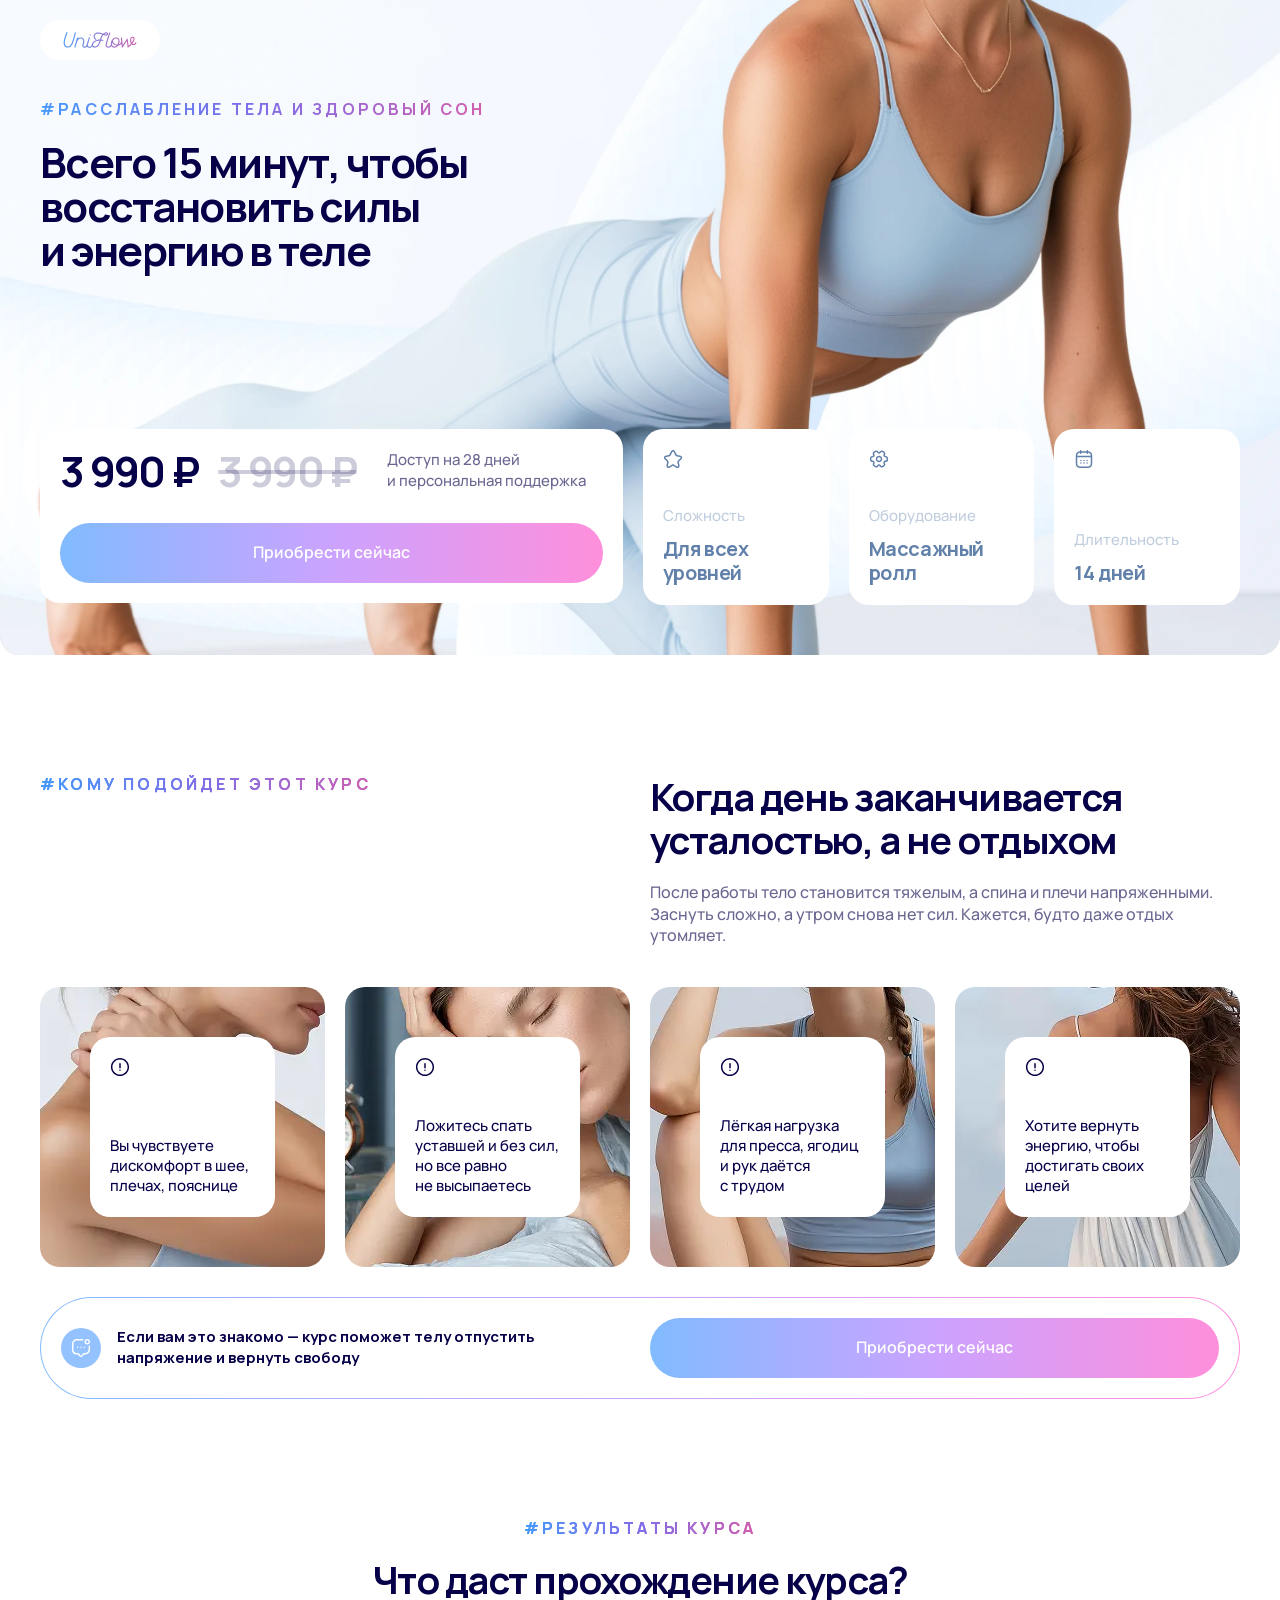
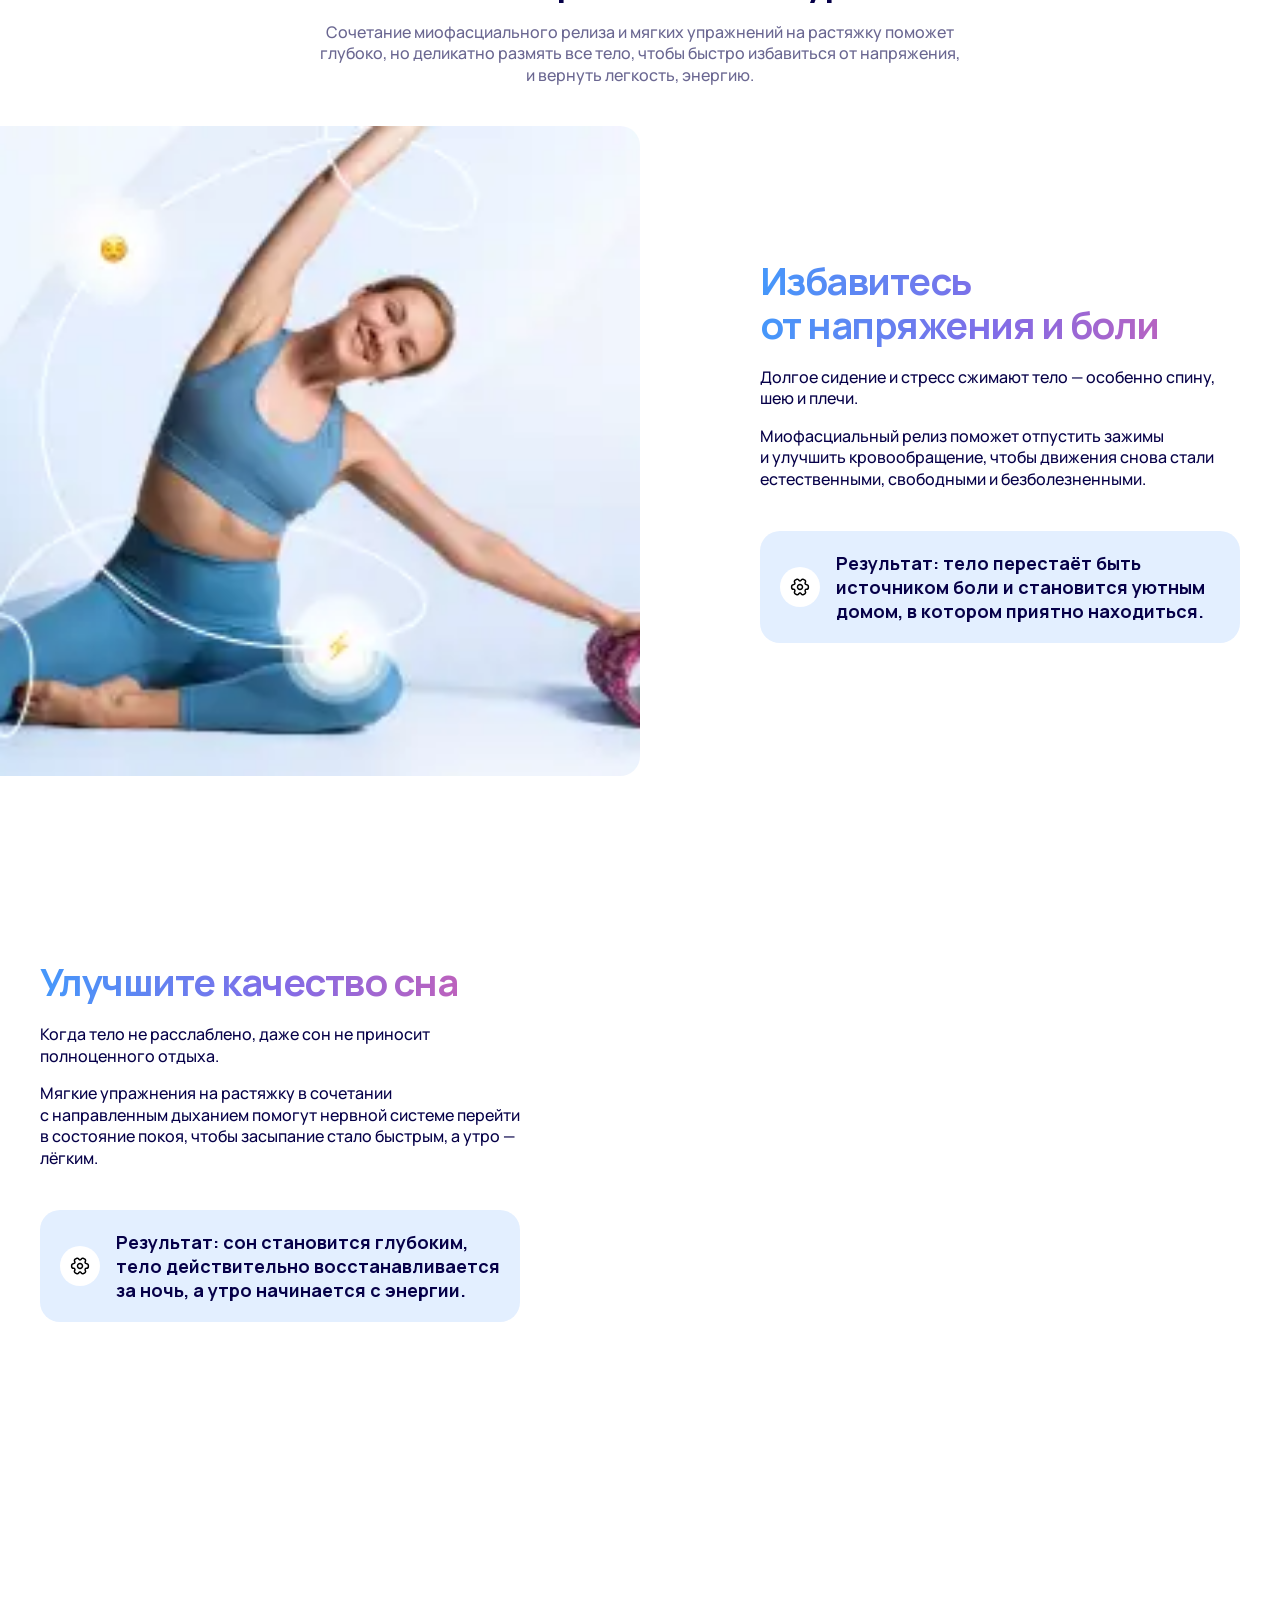
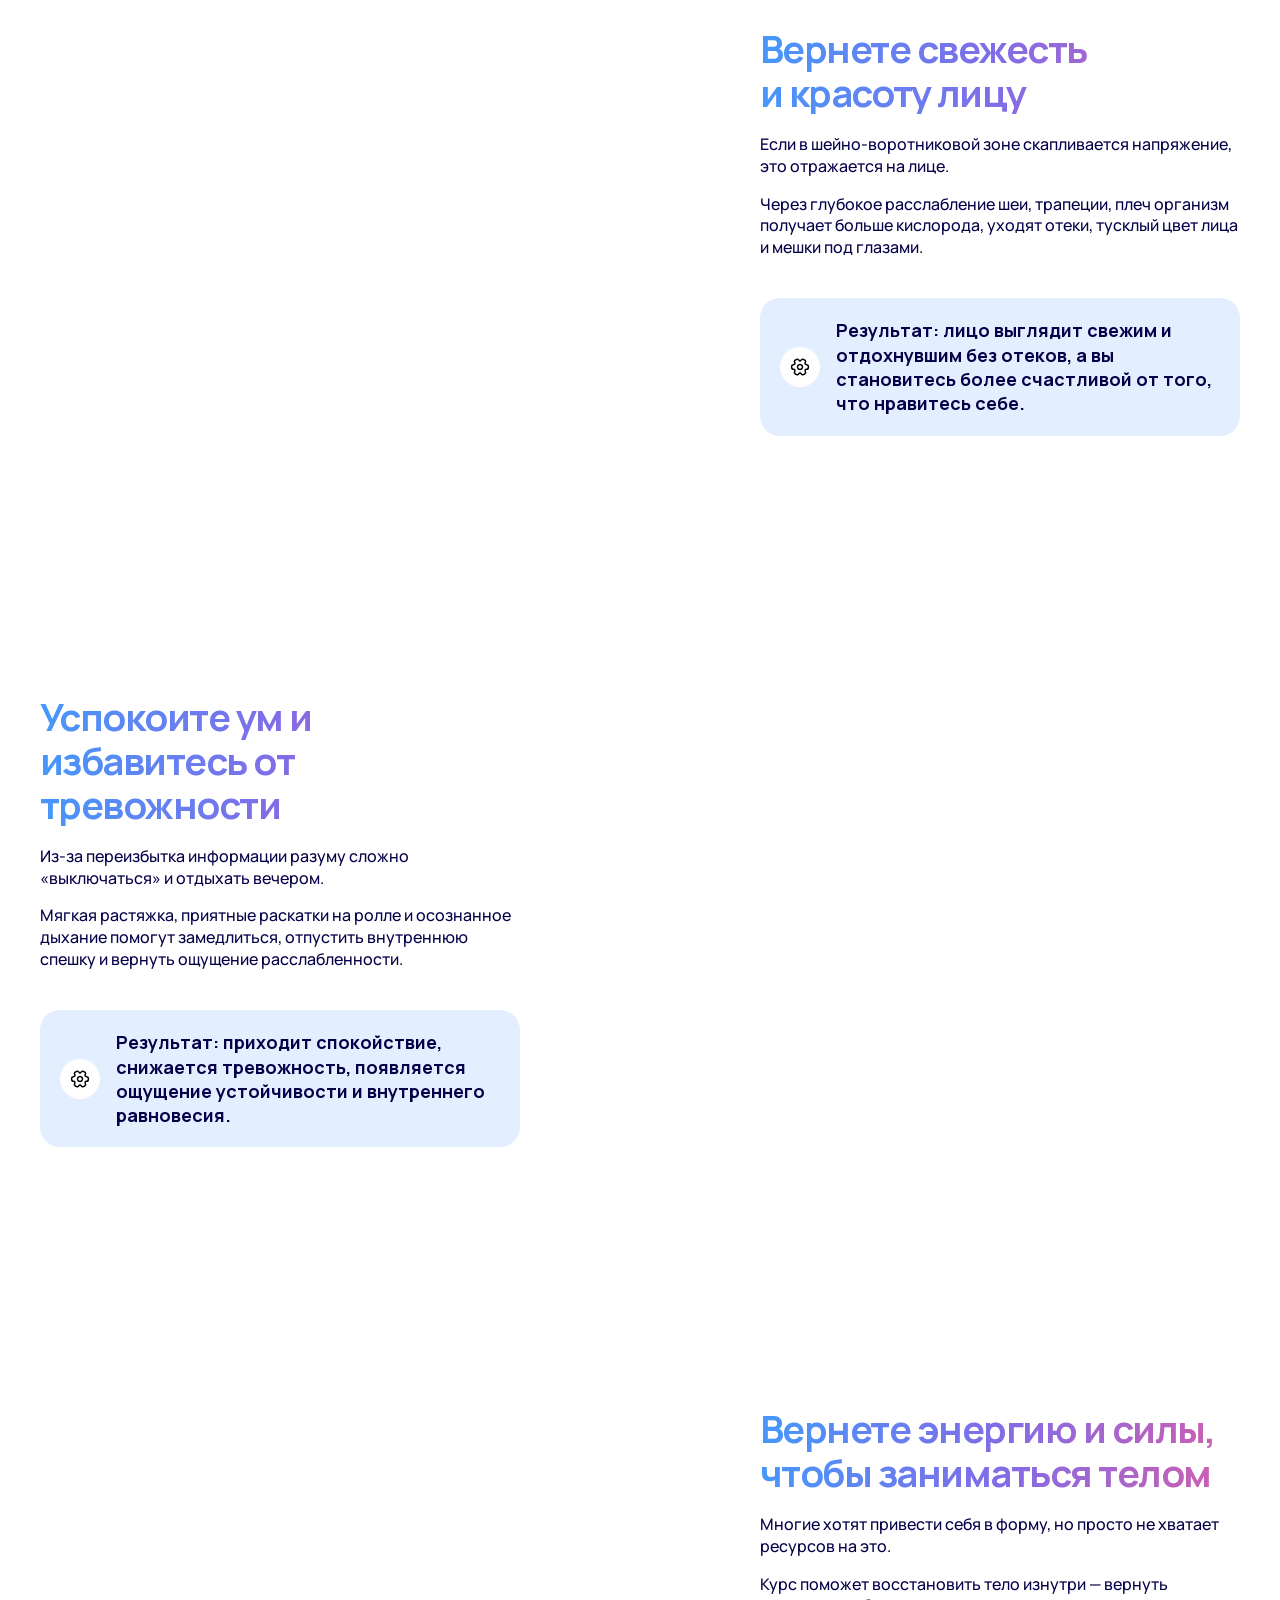
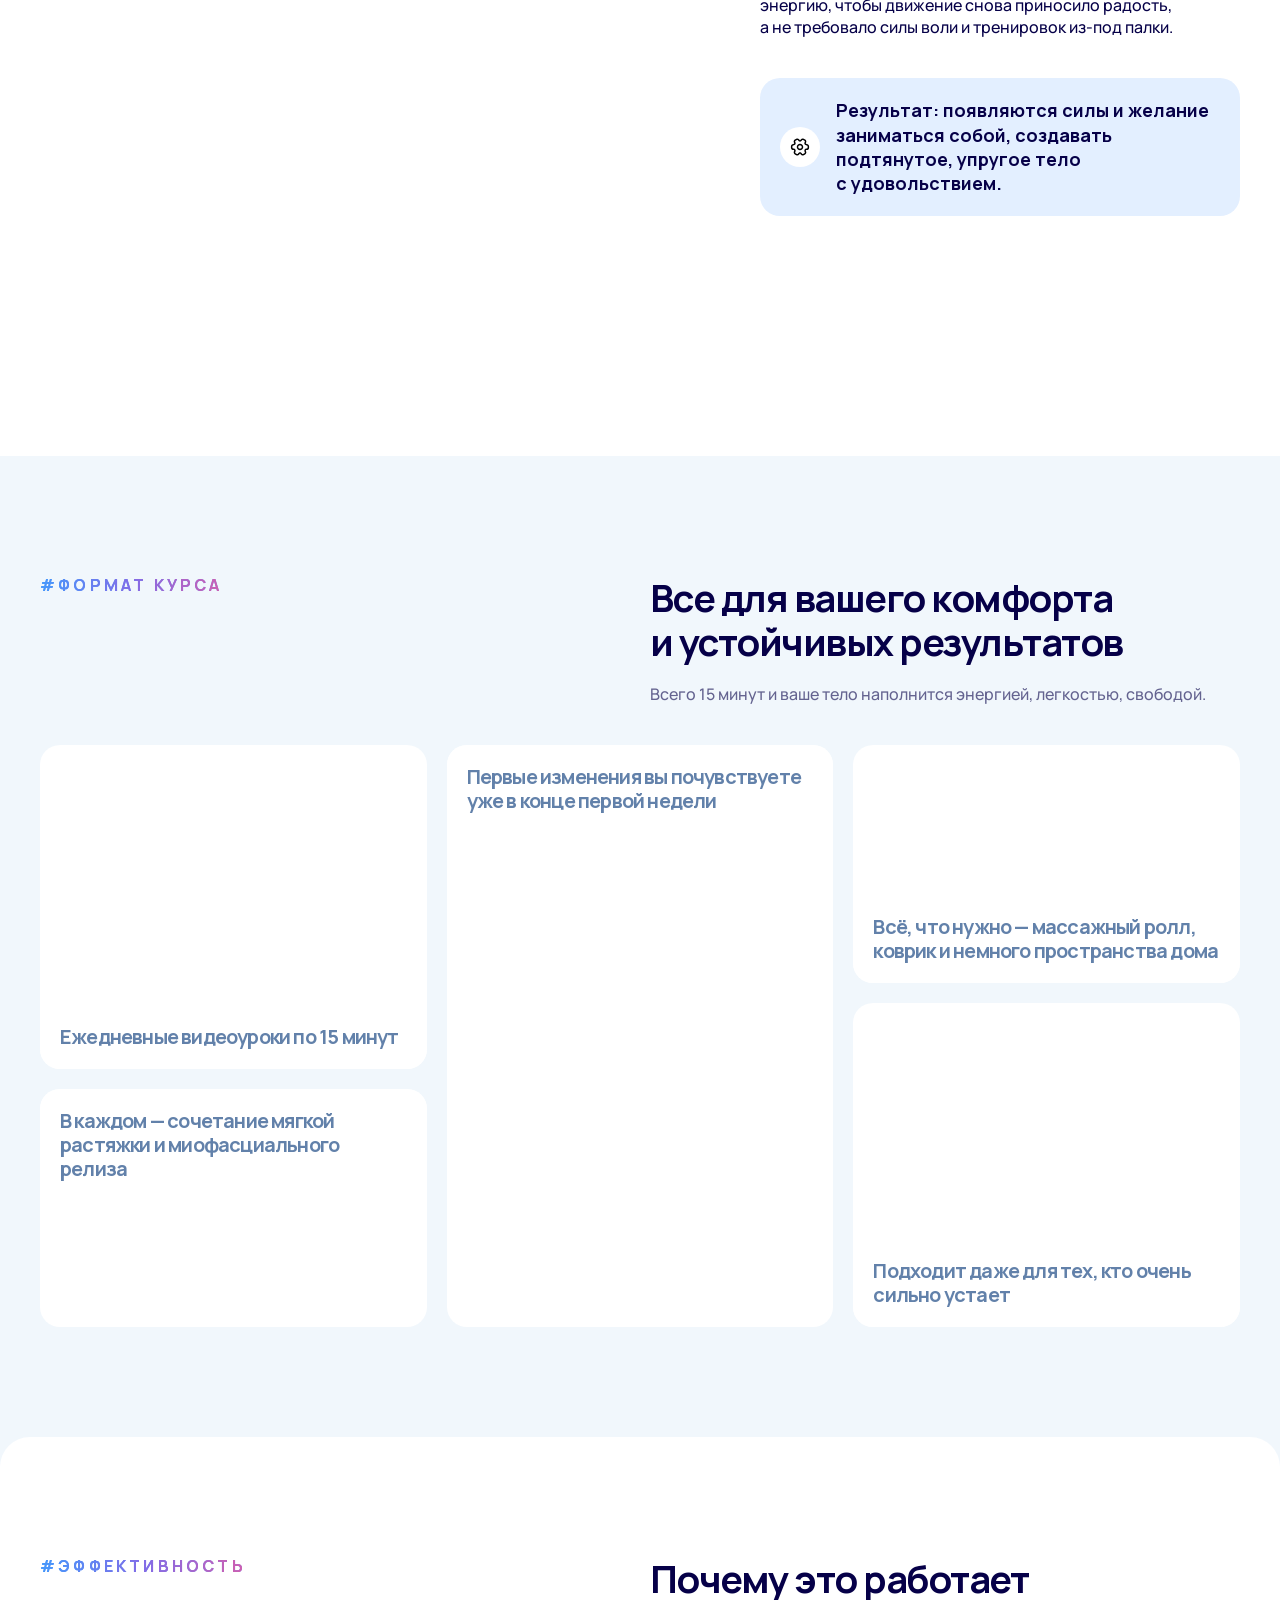
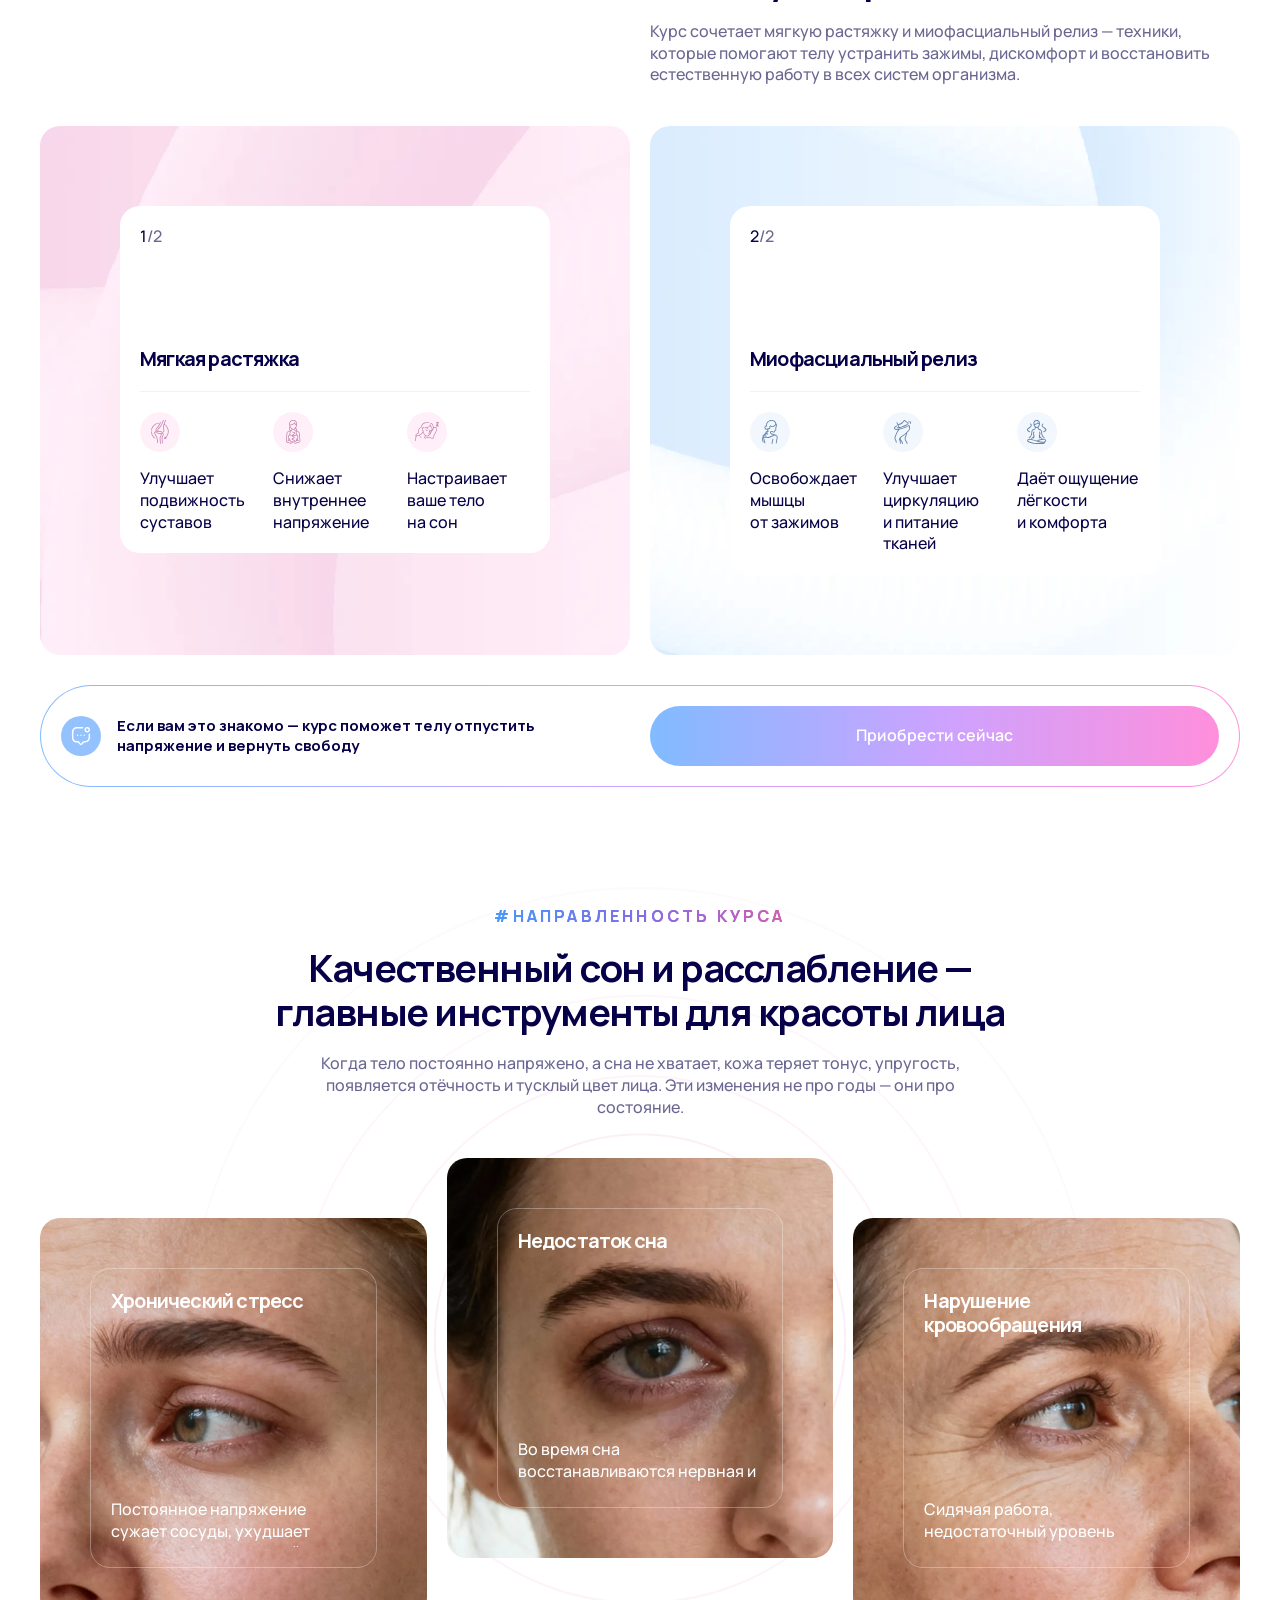
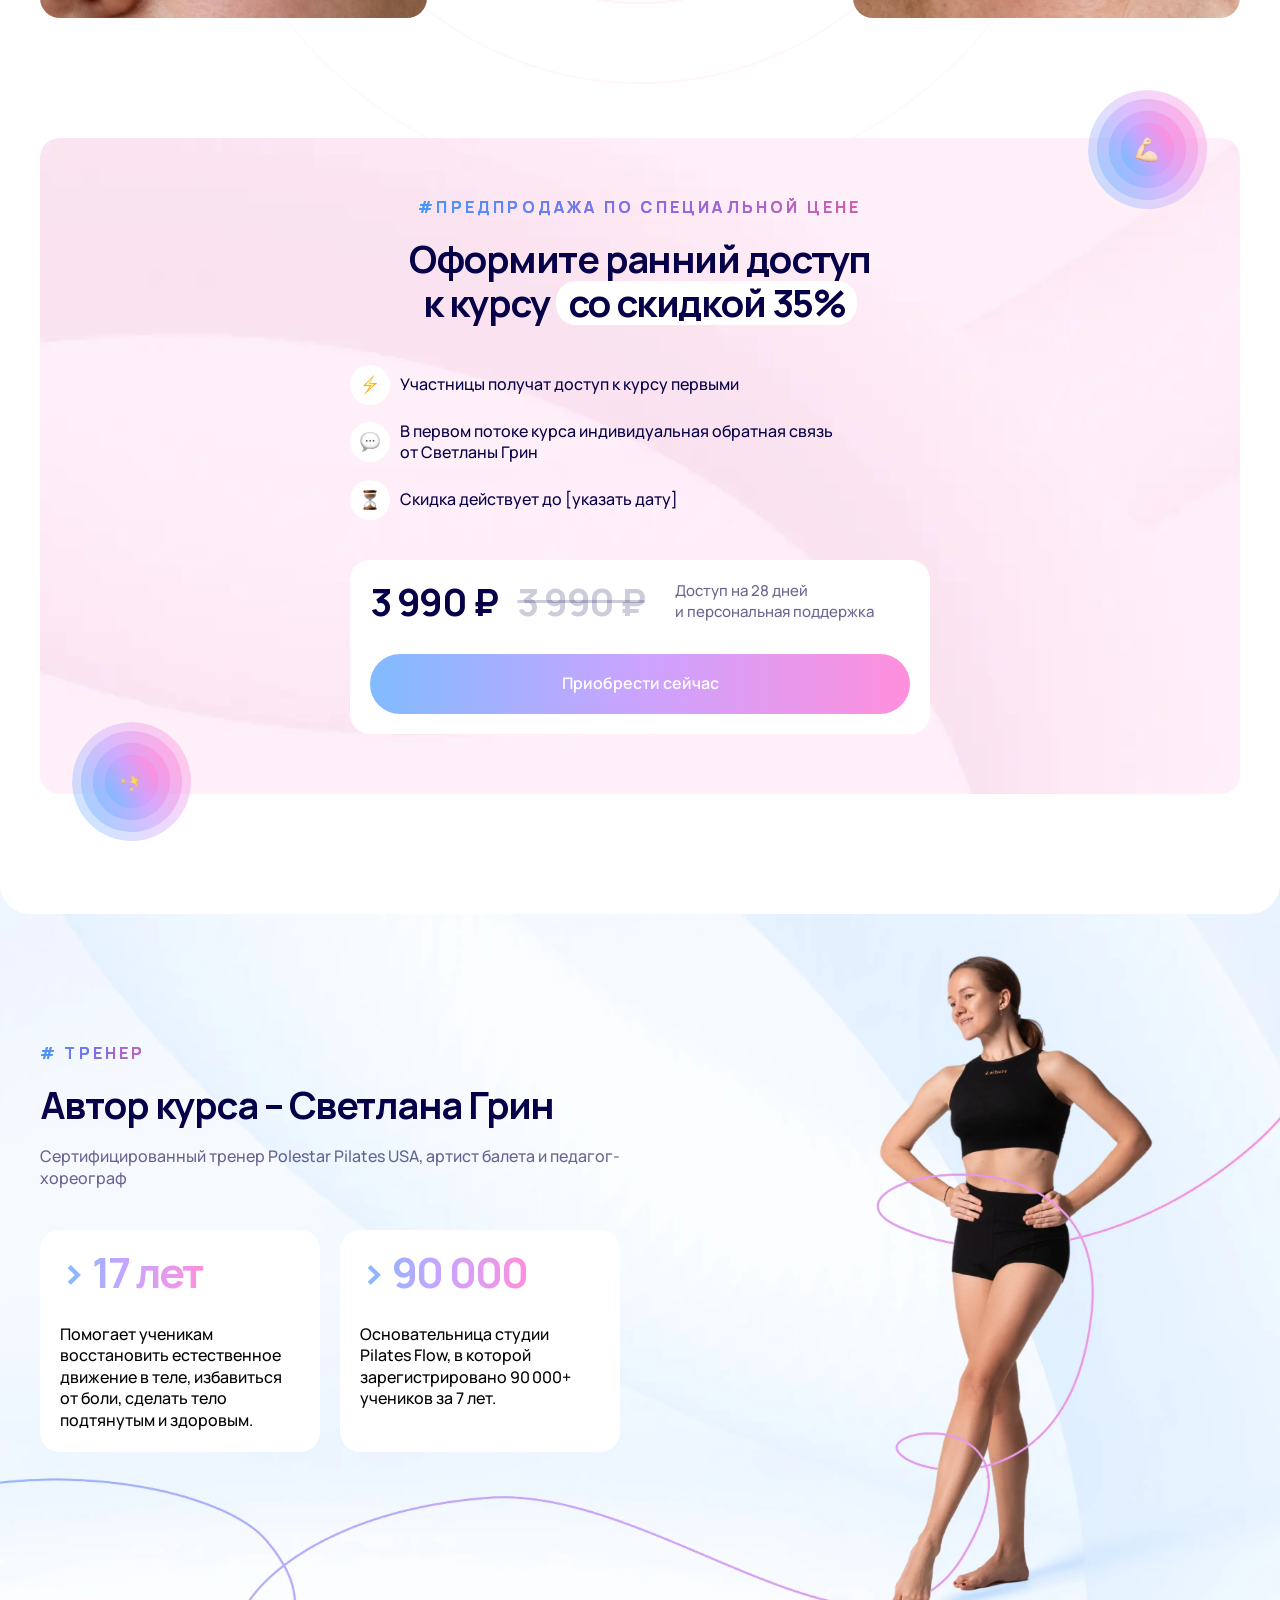
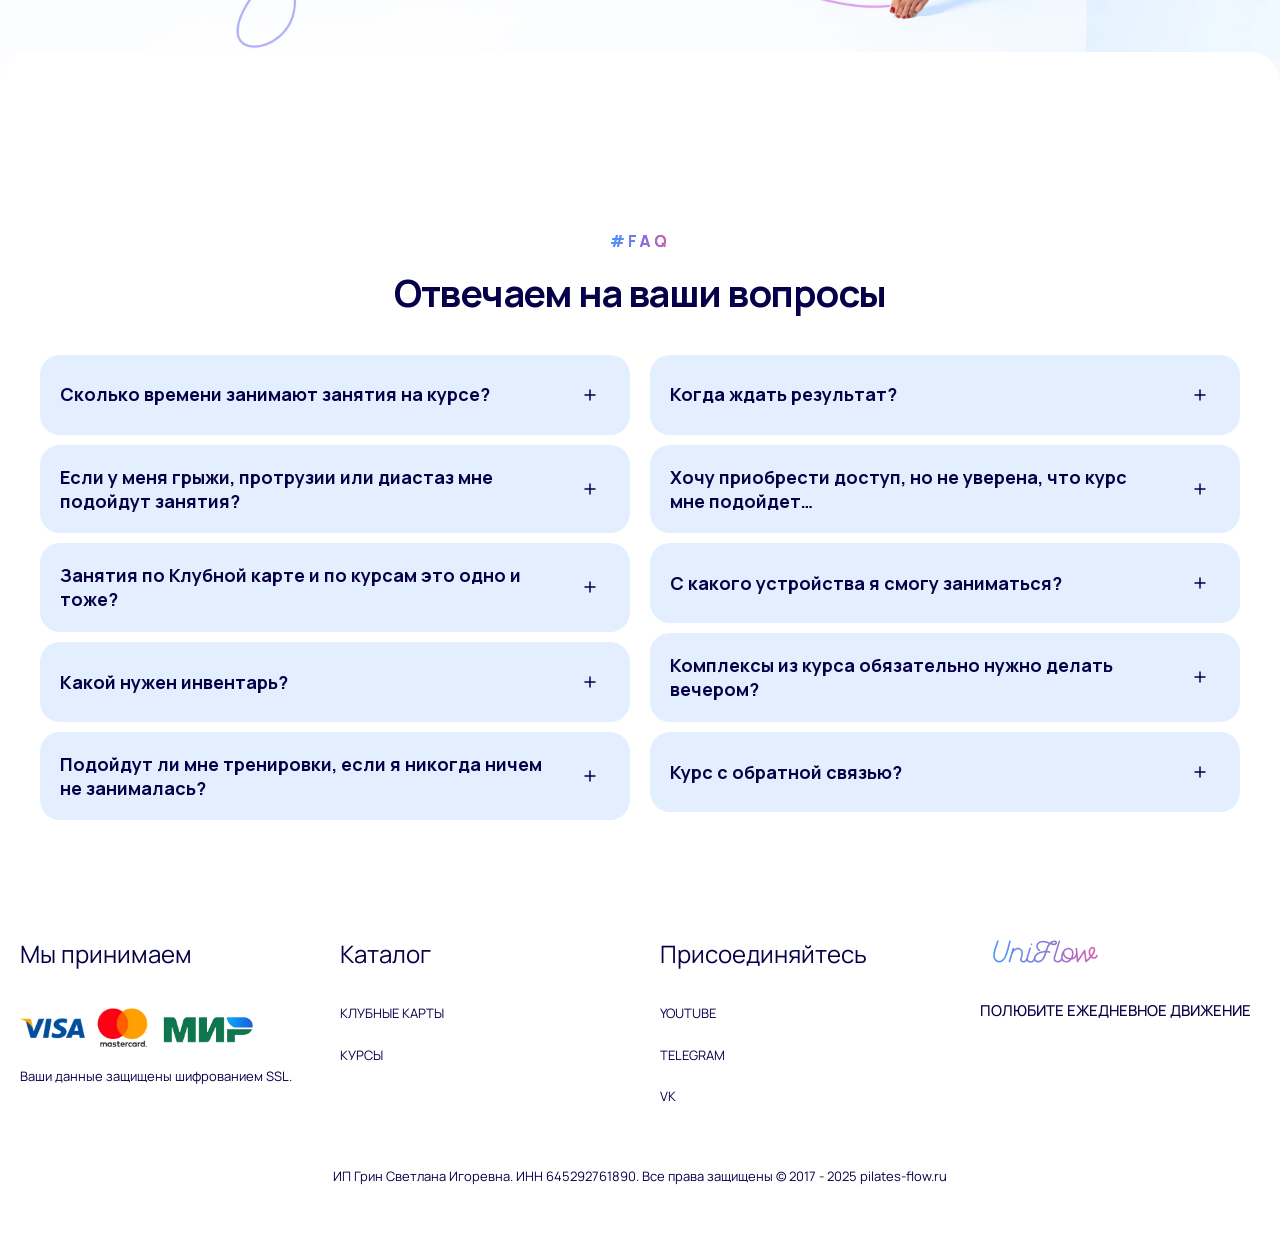
==== commit ef4bf951: "Integrate new navigation menu from UniFlow main site - Add main-menu and mobile-menu components - Re" ====
--- a/course.html
+++ b/course.html
@@ -13,7 +13,7 @@
     <link rel="preload" href="fonts/Manrope-Medium.woff2" as="font" crossorigin="anonymous">
     <link rel="preload" href="fonts/Manrope-SemiBold.woff2" as="font" crossorigin="anonymous">
     <link rel="preload" href="fonts/Manrope-Regular.woff2" as="font" crossorigin="anonymous">
-    <link rel="stylesheet" href="styles/style.css?v=1.0.4">
+    <link rel="stylesheet" href="styles/style.css?v=1.0.5">
   </head>
   <body>
     <div class="hero-section">
@@ -910,6 +910,6 @@
         </div>
       </div>
     </div>
-    <script src="js/main.js?v=1.0.4" defer></script>
+    <script src="js/main.js?v=1.0.5" defer></script>
   </body>
 </html>
--- a/styles/style.css
+++ b/styles/style.css
@@ -1 +1 @@
-p+p{margin-top:16px}@font-face{font-family:Manrope;src:url(../fonts/Manrope-Regular.woff2) format("woff2");font-weight:400;font-style:normal;font-display:swap}@font-face{font-family:Manrope;src:url(../fonts/Manrope-Medium.woff2) format("woff2");font-weight:500;font-style:normal;font-display:swap}@font-face{font-family:Manrope;src:url(../fonts/Manrope-SemiBold.woff2) format("woff2");font-weight:600;font-style:normal;font-display:swap}@font-face{font-family:Manrope;src:url(../fonts/Manrope-Bold.woff2) format("woff2");font-weight:700;font-style:normal;font-display:swap}.button{display:-webkit-box;display:-ms-flexbox;display:flex;-webkit-box-align:center;-ms-flex-align:center;align-items:center;-webkit-box-pack:center;-ms-flex-pack:center;justify-content:center;height:32px;-webkit-user-select:none;-moz-user-select:none;-ms-user-select:none;user-select:none;position:relative;display:flex;justify-content:center;align-items:center;border:none;border-radius:100px;font:600 15px/135% Manrope,sans-serif;color:#060048;cursor:pointer;-webkit-box-sizing:border-box;box-sizing:border-box;text-decoration:none;-webkit-tap-highlight-color:transparent}.button--main{background:-webkit-gradient(linear,left top,right top,from(#81bbff),color-stop(#cba3ff),to(#ff8fdc));background:linear-gradient(to right,#81bbff,#cba3ff,#ff8fdc);color:#fff}.button--main:hover{background:-webkit-gradient(linear,left top,right top,from(#4598fb),color-stop(#826ce7),to(#d15eae));background:linear-gradient(to right,#4598fb,#826ce7,#d15eae)}.button--main:active{background:-webkit-gradient(linear,left top,right top,from(#3d89e6),color-stop(#7059d3),to(#be4d9d));background:linear-gradient(to right,#3d89e6,#7059d3,#be4d9d)}.button--tertiary{background-color:#fff;color:#060048}.button--tertiary:hover{color:#fff;background:-webkit-gradient(linear,left top,right top,from(#4598fb),color-stop(#826ce7),to(#d15eae));background:linear-gradient(to right,#4598fb,#826ce7,#d15eae)}.button--l{padding:30px 28px;height:60px}.button--m{padding:20px;height:50px}.button--full-width{width:100%}.logo-block{background-color:#fff;border-radius:100px;display:-webkit-box;display:-ms-flexbox;display:flex;-webkit-box-pack:center;-ms-flex-pack:center;justify-content:center;-webkit-box-align:center;-ms-flex-align:center;align-items:center;-webkit-box-sizing:border-box;box-sizing:border-box;-webkit-box-flex:0;-ms-flex-positive:0;flex-grow:0;padding:12px 16px}.tag{font:700 13px/120% Manrope,sans-serif;color:#060048;text-transform:uppercase;background:-webkit-gradient(linear,left top,right top,from(#4598fb),color-stop(#826ce7),to(#d15eae));background:linear-gradient(to right,#4598fb,#826ce7,#d15eae);background-clip:text;-webkit-background-clip:text;-webkit-text-fill-color:transparent;display:-webkit-inline-box;display:-ms-inline-flexbox;display:inline-flex;letter-spacing:.2em}.background-card{padding:50px;border-radius:20px;background-color:rgba(6,0,72,.2);min-height:280px;-webkit-box-sizing:border-box;box-sizing:border-box;display:-webkit-box;display:-ms-flexbox;display:flex;background-size:cover;background-repeat:no-repeat;background-position:center}.background-card__icon svg{fill:#060048;width:20px;height:20px}.background-card__content{padding:20px;border-radius:20px;background-color:#fff;width:100%;display:-webkit-box;display:-ms-flexbox;display:flex;-webkit-box-orient:vertical;-webkit-box-direction:normal;-ms-flex-direction:column;flex-direction:column;-webkit-box-pack:justify;-ms-flex-pack:justify;justify-content:space-between}.background-card__title{color:#060048}.price-card{background-color:#fff;border-radius:20px;padding:20px;display:-webkit-box;display:-ms-flexbox;display:flex;-webkit-box-orient:vertical;-webkit-box-direction:normal;-ms-flex-direction:column;flex-direction:column;row-gap:20px}.price-card__body{display:-webkit-box;display:-ms-flexbox;display:flex;-webkit-box-orient:vertical;-webkit-box-direction:normal;-ms-flex-direction:column;flex-direction:column;row-gap:16px}.price-card__price-block{display:-webkit-box;display:-ms-flexbox;display:flex;-webkit-column-gap:20px;-moz-column-gap:20px;column-gap:20px;-ms-flex-wrap:nowrap;flex-wrap:nowrap;white-space:nowrap}.price-card__price{font:700 28px/115% Manrope,sans-serif;color:#060048;letter-spacing:-.04em}.price-card__price--old{color:rgba(6,0,72,.2);text-decoration:line-through}.price-card__description{font:500 15px/135% Manrope,sans-serif;color:rgba(6,0,72,.6);max-width:220px}.promo-card{display:-webkit-box;display:-ms-flexbox;display:flex;padding:1px;-webkit-box-orient:vertical;-webkit-box-direction:normal;-ms-flex-direction:column;flex-direction:column;-webkit-box-pack:center;-ms-flex-pack:center;justify-content:center;-webkit-box-align:start;-ms-flex-align:start;align-items:flex-start;-ms-flex-item-align:stretch;align-self:stretch;border-radius:20px;background:-webkit-gradient(linear,left top,right top,from(#81bbff),color-stop(#cba3ff),to(#ff8fdc));background:linear-gradient(to right,#81bbff,#cba3ff,#ff8fdc)}.promo-card__inner{display:-webkit-box;display:-ms-flexbox;display:flex;padding:20px;-webkit-box-orient:vertical;-webkit-box-direction:normal;-ms-flex-direction:column;flex-direction:column;-webkit-box-pack:center;-ms-flex-pack:center;justify-content:center;-webkit-box-align:start;-ms-flex-align:start;align-items:flex-start;gap:20px;-ms-flex-item-align:stretch;align-self:stretch;border-radius:20px;background-color:#fff}.promo-card__header{display:-webkit-box;display:-ms-flexbox;display:flex;-webkit-box-orient:vertical;-webkit-box-direction:normal;-ms-flex-direction:column;flex-direction:column;gap:16px}.promo-card__icon{width:40px;height:40px;border-radius:100px;background-color:#93c2ff;display:-webkit-box;display:-ms-flexbox;display:flex;-webkit-box-pack:center;-ms-flex-pack:center;justify-content:center;-webkit-box-align:center;-ms-flex-align:center;align-items:center;-ms-flex-negative:0;flex-shrink:0}.promo-card__icon svg{fill:#fff;width:20px;height:20px}.promo-card__title{font:700 15px/135% Manrope,sans-serif;color:#060048}.promo-card__button{width:100%}.feature-card{background-color:rgba(6,0,72,.2);padding:20px;border-radius:20px}.feature-card__container{border-radius:20px;background-color:#fff;padding:20px}.feature-card__header{border-bottom:1px solid rgba(98,129,170,.1019607843);padding-bottom:20px;margin-bottom:20px}.feature-card__counter{display:-webkit-box;display:-ms-flexbox;display:flex;font:500 15px/135% Manrope,sans-serif;color:rgba(6,0,72,.6);margin-bottom:30px}.feature-card__counter-current{color:#060048}.feature-card__title{font:700 18px/120% Manrope,sans-serif;color:#060048;letter-spacing:-.04em}.feature-card__body{display:-webkit-box;display:-ms-flexbox;display:flex;-webkit-box-orient:vertical;-webkit-box-direction:normal;-ms-flex-direction:column;flex-direction:column;row-gap:20px}.feature-card__item{display:-webkit-box;display:-ms-flexbox;display:flex;gap:16px;-webkit-box-align:center;-ms-flex-align:center;align-items:center;font:500 15px/135% Manrope,sans-serif;color:#060048}.feature-card__item-icon{-ms-flex-negative:0;flex-shrink:0;width:40px;height:40px;background-color:#e3efff;border-radius:100px;display:-webkit-box;display:-ms-flexbox;display:flex;-webkit-box-align:center;-ms-flex-align:center;align-items:center;-webkit-box-pack:center;-ms-flex-pack:center;justify-content:center}.feature-card__item-icon svg{width:24px;height:24px;fill:#060048}.feature-card--pink{background:url(../img/bg/work-card-bg-pink-m.webp) 0 0/cover no-repeat,0 0/cover no-repeat #ffeff9}.feature-card--pink .feature-card__item-icon{background-color:#ffeff9}.feature-card--pink .feature-card__item-icon svg{fill:#c483ad}.feature-card--blue{background:url(../img/bg/work-card-bg-blue-m.webp) 0 0/cover no-repeat,0 0/cover no-repeat #cee5ff}.feature-card--blue .feature-card__item-icon{background-color:#f1f7fc}.feature-card--blue .feature-card__item-icon svg{fill:#6281aa}.focus-card{padding:50px;border-radius:20px;background-color:rgba(6,0,72,.2);min-height:280px;-webkit-box-sizing:border-box;box-sizing:border-box;display:-webkit-box;display:-ms-flexbox;display:flex;background-size:cover;background-repeat:no-repeat;background-position:center;color:#fff;min-height:380px}.focus-card__content{padding:20px;border-radius:20px;border:1px solid rgba(255,255,255,.3019607843);background-color:transparent;width:100%;display:-webkit-box;display:-ms-flexbox;display:flex;-webkit-box-orient:vertical;-webkit-box-direction:normal;-ms-flex-direction:column;flex-direction:column;-webkit-box-pack:justify;-ms-flex-pack:justify;justify-content:space-between;-webkit-transition:.2s ease-in;transition:.2s ease-in}.focus-card__title{font:700 18px/120% Manrope,sans-serif;letter-spacing:-.04em;color:#fff;-webkit-transition:.2s ease-in;transition:.2s ease-in;margin-bottom:20px}.focus-card__description{font:500 15px/135% Manrope,sans-serif;color:#fff;-webkit-transition:.3s ease-in;transition:.3s ease-in;text-overflow:ellipsis;display:-webkit-box;-webkit-line-clamp:2;-webkit-box-orient:vertical;overflow:hidden;max-height:3em;position:relative}.focus-card__dropdown-button{margin-top:20px}.focus-card--hidden-mobile .focus-card__description{display:none}.focus-card.active .focus-card__content{background-color:#fff;overflow:hidden}.focus-card.active .focus-card__title{color:#060048}.focus-card.active .focus-card__description{color:#060048;-webkit-line-clamp:unset;max-height:500px;overflow:visible;-webkit-transition:.3s ease-in;transition:.3s ease-in}.feature-item{color:#6281aa;background-color:#fff;border-radius:20px;padding:20px;display:-webkit-box;display:-ms-flexbox;display:flex;-webkit-box-pack:justify;-ms-flex-pack:justify;justify-content:space-between;width:100%;-webkit-box-orient:vertical;-webkit-box-direction:normal;-ms-flex-direction:column;flex-direction:column;-webkit-box-sizing:border-box;box-sizing:border-box;min-height:176px}.feature-item__icon{width:20px;height:20px}.feature-item__icon svg{fill:#6281aa;width:20px;height:20px}.feature-item__info{display:-webkit-box;display:-ms-flexbox;display:flex;-webkit-box-orient:vertical;-webkit-box-direction:normal;-ms-flex-direction:column;flex-direction:column;row-gap:10px}.feature-item__subtitle{color:rgba(98,129,170,.4)}.feature-item__title{font:700 20px/120% Manrope,sans-serif;letter-spacing:-.02em}.result-block{position:relative}.result-block__title{font:700 24px/115% Manrope,sans-serif;color:#060048;letter-spacing:-.04em;background:-webkit-gradient(linear,left top,right top,from(#4598fb),color-stop(#826ce7),to(#d15eae));background:linear-gradient(to right,#4598fb,#826ce7,#d15eae);background-clip:text;-webkit-background-clip:text;-webkit-text-fill-color:transparent}.result-block__text-block{display:-webkit-box;display:-ms-flexbox;display:flex;-webkit-box-orient:vertical;-webkit-box-direction:normal;-ms-flex-direction:column;flex-direction:column;row-gap:20px}.result-block__description{font:500 15px/135% Manrope,sans-serif;color:#060048}.result-block__row{display:-webkit-box;display:-ms-flexbox;display:flex;-webkit-box-orient:vertical;-webkit-box-direction:normal;-ms-flex-direction:column;flex-direction:column;row-gap:30px}.result-block__text-container{padding-left:20px;padding-right:20px}.result-block__image{padding-right:20px;display:-webkit-box;display:-ms-flexbox;display:flex;-webkit-box-pack:center;-ms-flex-pack:center;justify-content:center;-webkit-box-align:center;-ms-flex-align:center;align-items:center;aspect-ratio:7/4;max-height:460px;width:100%;-webkit-box-sizing:border-box;box-sizing:border-box}.result-block__image picture{width:100%;height:100%}.result-block__image img{width:100%;height:100%;max-height:460px;-o-object-fit:cover;object-fit:cover;border-top-right-radius:20px;border-bottom-right-radius:20px;overflow:hidden}.result-block__highlight{margin-top:10px}.result-block--reverse .result-block__image{padding-left:20px;padding-right:0}.result-block--reverse .result-block__image img{border-radius:20px 0 0 20px}.highlight{display:-webkit-box;display:-ms-flexbox;display:flex;-webkit-box-orient:vertical;-webkit-box-direction:normal;-ms-flex-direction:column;flex-direction:column;gap:16px;padding:20px;border-radius:20px;background-color:#e3efff}.highlight__icon{width:40px;height:40px;display:-webkit-box;display:-ms-flexbox;display:flex;-webkit-box-pack:center;-ms-flex-pack:center;justify-content:center;-webkit-box-align:center;-ms-flex-align:center;align-items:center;background-color:#fff;border-radius:100px;-ms-flex-negative:0;flex-shrink:0}.highlight__icon svg{width:20px;height:20px}.highlight__text{font:700 15px/135% Manrope,sans-serif;color:#060048}.offer-block{background-color:#f3c3e2;padding:30px;border-radius:20px;background-size:cover;background-repeat:no-repeat;background-position:center;background-image:url(../img/bg/offer-block-mobile.webp);position:relative}.offer-block__container{max-width:580px;margin-left:auto;margin-right:auto}.offer-block__header-block{display:-webkit-box;display:-ms-flexbox;display:flex;-webkit-box-orient:vertical;-webkit-box-direction:normal;-ms-flex-direction:column;flex-direction:column;row-gap:20px;margin-bottom:30px}.offer-block__main-header-block{display:-webkit-box;display:-ms-flexbox;display:flex;-webkit-box-orient:vertical;-webkit-box-direction:normal;-ms-flex-direction:column;flex-direction:column;row-gap:20px;max-width:580px}.offer-block__subtitle{font:700 13px/120% Manrope,sans-serif;color:#060048;text-transform:uppercase;background:-webkit-gradient(linear,left top,right top,from(#4598fb),color-stop(#826ce7),to(#d15eae));background:linear-gradient(to right,#4598fb,#826ce7,#d15eae);background-clip:text;-webkit-background-clip:text;-webkit-text-fill-color:transparent;display:-webkit-inline-box;display:-ms-inline-flexbox;display:inline-flex;letter-spacing:.2em}.offer-block__title{font:700 24px/115% Manrope,sans-serif;color:#060048;letter-spacing:-.04em}.offer-block__title--highlight-light{display:inline-block;background-color:#fff;border-radius:20px;padding-left:12px;padding-right:12px}.offer-block__features-list{list-style:none;margin:0;padding:0;display:-webkit-box;display:-ms-flexbox;display:flex;-webkit-box-orient:vertical;-webkit-box-direction:normal;-ms-flex-direction:column;flex-direction:column;gap:16px}.offer-block__features-list-item{display:-webkit-box;display:-ms-flexbox;display:flex;gap:10px;-webkit-box-align:center;-ms-flex-align:center;align-items:center}.offer-block__features-list-item p{font:500 15px/135% Manrope,sans-serif;color:#060048}.offer-block__features-list-icon{width:40px;height:40px;border-radius:100px;background-color:#fff;-ms-flex-negative:0;flex-shrink:0;display:-webkit-box;display:-ms-flexbox;display:flex;-webkit-box-pack:center;-ms-flex-pack:center;justify-content:center;-webkit-box-align:center;-ms-flex-align:center;align-items:center}.offer-block__features-list-icon img{width:20px;height:20px}.offer-block__price-card{margin-top:30px}.offer-block .price-card__price{font:700 28px/115% Manrope,sans-serif;letter-spacing:-.04em}.offer-block__decor-item{width:120px;height:120px;display:-webkit-box;display:-ms-flexbox;display:flex;-webkit-box-pack:center;-ms-flex-pack:center;justify-content:center;-webkit-box-align:center;-ms-flex-align:center;align-items:center;background-image:url(../img/icon/bg.svg);background-repeat:no-repeat;background-position:center;background-size:cover;border-radius:100px;position:relative;display:flex;justify-content:center;align-items:center}.offer-block__decor-item::after{width:30px;height:30px;content:"";background-size:cover;background-position:center}.offer-block__decor-item--top{position:absolute;top:-64px;right:-54px}.offer-block__decor-item--top::after{background-image:url(../img/icon/muscle.png)}.offer-block__decor-item--bottom{display:none;position:absolute}.offer-block__decor-item--bottom::after{background-image:url(../img/icon/stars.png)}.faq-list{display:-webkit-box;display:-ms-flexbox;display:flex;-webkit-box-orient:vertical;-webkit-box-direction:normal;-ms-flex-direction:column;flex-direction:column;row-gap:16px}.faq-list__col{display:-webkit-box;display:-ms-flexbox;display:flex;-webkit-box-orient:vertical;-webkit-box-direction:normal;-ms-flex-direction:column;flex-direction:column;gap:10px}.faq-list__item{border-radius:20px;background-color:#e3efff}.faq-list__item.active .faq-list__item-body{display:block}.faq-list__item.active .faq-list__item-close{background-color:#fff}.faq-list__item.active .faq-list__item-close svg{-webkit-transform:rotate(-45deg);transform:rotate(-45deg)}.faq-list__item-close{width:40px;height:40px;display:-webkit-box;display:-ms-flexbox;display:flex;-webkit-box-pack:center;-ms-flex-pack:center;justify-content:center;-webkit-box-align:center;-ms-flex-align:center;align-items:center;-ms-flex-negative:0;flex-shrink:0;background-color:transparent;-webkit-transition:background-color .2s;transition:background-color .2s;border-radius:10px}.faq-list__item-close svg{width:20px;height:20px;fill:#060048;-webkit-transition:-webkit-transform .2s;transition:transform .2s;transition:transform .2s,-webkit-transform .2s}.faq-list__item-header{display:-webkit-box;display:-ms-flexbox;display:flex;gap:20px;padding:20px;-webkit-box-align:center;-ms-flex-align:center;align-items:center;-webkit-box-pack:justify;-ms-flex-pack:justify;justify-content:space-between;cursor:pointer}.faq-list__item-header:hover .faq-list__item-close{background-color:#fff}.faq-list__item-title{font:700 15px/135% Manrope,sans-serif;color:#060048}.faq-list__item-body{padding:0 50px 20px 20px;display:none;font:500 15px/135% Manrope,sans-serif;color:#060048}.format-card{background-color:#fff;border-radius:20px;min-height:220px;display:-webkit-box;display:-ms-flexbox;display:flex;-webkit-box-orient:vertical;-webkit-box-direction:normal;-ms-flex-direction:column;flex-direction:column;-webkit-box-pack:end;-ms-flex-pack:end;justify-content:flex-end;position:relative;overflow:hidden}.format-card::after{position:absolute;left:0;top:0;right:0;bottom:0;content:"";background:-webkit-gradient(linear,left top,left bottom,color-stop(41.45%,rgba(255,255,255,0)),color-stop(63.36%,rgba(255,255,255,.87)),color-stop(74.49%,#fff));background:linear-gradient(180deg,rgba(255,255,255,0) 41.45%,rgba(255,255,255,.87) 63.36%,#fff 74.49%)}.format-card__header{padding:20px;position:relative;z-index:1}.format-card__title{font:700 18px/120% Manrope,sans-serif;letter-spacing:-.04em;color:#6281aa}.format-card__image{position:absolute;top:0;right:0;bottom:0;left:0}.format-card__image img{width:100%;height:100%;-o-object-fit:cover;object-fit:cover}.format-card--inverse{-webkit-box-pack:start;-ms-flex-pack:start;justify-content:flex-start}.format-card--inverse::after{background:-webkit-gradient(linear,left top,left bottom,color-stop(25.51%,#fff),color-stop(36.64%,rgba(255,255,255,.87)),color-stop(58.55%,rgba(255,255,255,0)));background:linear-gradient(180deg,#fff 25.51%,rgba(255,255,255,.87) 36.64%,rgba(255,255,255,0) 58.55%)}.feature-item-data{background-color:#fff;padding:20px;border-radius:20px}.feature-item-data__title{font:700 28px/115% Manrope,sans-serif;color:#060048;letter-spacing:-.04em;margin-bottom:30px;background:-webkit-gradient(linear,left top,right top,from(#81bbff),color-stop(#cba3ff),to(#ff8fdc));background:linear-gradient(to right,#81bbff,#cba3ff,#ff8fdc);background-clip:text;-webkit-background-clip:text;-webkit-text-fill-color:transparent;display:-webkit-inline-box;display:-ms-inline-flexbox;display:inline-flex}.feature-item-data__text{font:500 15px/135% Manrope,sans-serif;color:#000}.hero-section{background-color:rgba(6,0,72,.2);border-bottom-right-radius:20px;border-bottom-left-radius:20px;overflow:hidden;position:relative}.hero-section__logo-container{padding-top:10px;padding-left:16px;padding-right:16px;position:relative;z-index:2;display:-webkit-box;display:-ms-flexbox;display:flex;-webkit-box-pack:start;-ms-flex-pack:start;justify-content:flex-start}.hero-section::before{position:absolute;content:"";top:0;left:0;right:0;height:352px;background-image:url(../img/hero-section/hero-section-mobile.webp);background-repeat:no-repeat;background-size:cover;background-position:top center;pointer-events:none}.hero-section__header-block{background-color:#f1f7fc;border-radius:20px;-webkit-box-sizing:border-box;box-sizing:border-box;display:-webkit-box;display:-ms-flexbox;display:flex;-webkit-box-orient:vertical;-webkit-box-direction:normal;-ms-flex-direction:column;flex-direction:column;row-gap:20px;position:relative;z-index:2;margin-top:264px;padding:30px 20px}.hero-section__main-header-block{display:-webkit-box;display:-ms-flexbox;display:flex;-webkit-box-orient:vertical;-webkit-box-direction:normal;-ms-flex-direction:column;flex-direction:column;row-gap:20px;max-width:500px}.hero-section__title{font:700 28px/115% Manrope,sans-serif;color:#060048;letter-spacing:-.04em}.hero-section__features-block{display:-webkit-box;display:-ms-flexbox;display:flex;-webkit-column-gap:20px;-moz-column-gap:20px;column-gap:20px}.hero-section__info-block{padding-top:16px;display:-webkit-box;display:-ms-flexbox;display:flex;-webkit-box-orient:vertical;-webkit-box-direction:normal;-ms-flex-direction:column;flex-direction:column;row-gap:16px}.pain-section{padding-top:60px;padding-bottom:60px}.pain-section__container{padding-left:20px;padding-right:20px;-webkit-box-sizing:border-box;box-sizing:border-box;max-width:1240px;margin-left:auto;margin-right:auto;box-sizing:border-box}.pain-section__header-block{display:-webkit-box;display:-ms-flexbox;display:flex;-webkit-box-orient:vertical;-webkit-box-direction:normal;-ms-flex-direction:column;flex-direction:column;row-gap:20px;margin-bottom:30px}.pain-section__main-header-block{display:-webkit-box;display:-ms-flexbox;display:flex;-webkit-box-orient:vertical;-webkit-box-direction:normal;-ms-flex-direction:column;flex-direction:column;row-gap:20px;max-width:580px}.pain-section__subtitle{font:700 13px/120% Manrope,sans-serif;color:#060048;text-transform:uppercase;background:-webkit-gradient(linear,left top,right top,from(#4598fb),color-stop(#826ce7),to(#d15eae));background:linear-gradient(to right,#4598fb,#826ce7,#d15eae);background-clip:text;-webkit-background-clip:text;-webkit-text-fill-color:transparent;display:-webkit-inline-box;display:-ms-inline-flexbox;display:inline-flex;letter-spacing:.2em}.pain-section__title{font:700 24px/115% Manrope,sans-serif;color:#060048;letter-spacing:-.04em}.pain-section__description{font:500 15px/135% Manrope,sans-serif;color:rgba(6,0,72,.6)}.pain-section__cards-block{display:-webkit-box;display:-ms-flexbox;display:flex;-webkit-box-orient:vertical;-webkit-box-direction:normal;-ms-flex-direction:column;flex-direction:column;row-gap:16px}.pain-section__promo-card{margin-top:30px}.format-section{padding-top:60px;padding-bottom:60px;background-color:#f1f7fc}.format-section__container{padding-left:20px;padding-right:20px;-webkit-box-sizing:border-box;box-sizing:border-box;max-width:1240px;margin-left:auto;margin-right:auto;box-sizing:border-box}.format-section__header-block{display:-webkit-box;display:-ms-flexbox;display:flex;-webkit-box-orient:vertical;-webkit-box-direction:normal;-ms-flex-direction:column;flex-direction:column;row-gap:20px;margin-bottom:30px}.format-section__main-header-block{display:-webkit-box;display:-ms-flexbox;display:flex;-webkit-box-orient:vertical;-webkit-box-direction:normal;-ms-flex-direction:column;flex-direction:column;row-gap:20px;max-width:580px}.format-section__subtitle{font:700 13px/120% Manrope,sans-serif;color:#060048;text-transform:uppercase;background:-webkit-gradient(linear,left top,right top,from(#4598fb),color-stop(#826ce7),to(#d15eae));background:linear-gradient(to right,#4598fb,#826ce7,#d15eae);background-clip:text;-webkit-background-clip:text;-webkit-text-fill-color:transparent;display:-webkit-inline-box;display:-ms-inline-flexbox;display:inline-flex;letter-spacing:.2em}.format-section__title{font:700 24px/115% Manrope,sans-serif;color:#060048;letter-spacing:-.04em}.format-section__description{font:500 15px/135% Manrope,sans-serif;color:rgba(6,0,72,.6)}.format-section__cards-block{display:-webkit-box;display:-ms-flexbox;display:flex;-webkit-box-orient:vertical;-webkit-box-direction:normal;-ms-flex-direction:column;flex-direction:column;gap:20px}.format-section__promo-card{margin-top:30px}.efficiency-section{padding-top:60px;padding-bottom:60px}.efficiency-section__container{padding-left:20px;padding-right:20px;-webkit-box-sizing:border-box;box-sizing:border-box;max-width:1240px;margin-left:auto;margin-right:auto;box-sizing:border-box}.efficiency-section__header-block{display:-webkit-box;display:-ms-flexbox;display:flex;-webkit-box-orient:vertical;-webkit-box-direction:normal;-ms-flex-direction:column;flex-direction:column;row-gap:20px;margin-bottom:30px}.efficiency-section__main-header-block{display:-webkit-box;display:-ms-flexbox;display:flex;-webkit-box-orient:vertical;-webkit-box-direction:normal;-ms-flex-direction:column;flex-direction:column;row-gap:20px;max-width:580px}.efficiency-section__subtitle{font:700 13px/120% Manrope,sans-serif;color:#060048;text-transform:uppercase;background:-webkit-gradient(linear,left top,right top,from(#4598fb),color-stop(#826ce7),to(#d15eae));background:linear-gradient(to right,#4598fb,#826ce7,#d15eae);background-clip:text;-webkit-background-clip:text;-webkit-text-fill-color:transparent;display:-webkit-inline-box;display:-ms-inline-flexbox;display:inline-flex;letter-spacing:.2em}.efficiency-section__title{font:700 24px/115% Manrope,sans-serif;color:#060048;letter-spacing:-.04em}.efficiency-section__description{font:500 15px/135% Manrope,sans-serif;color:rgba(6,0,72,.6)}.efficiency-section__cards-block{display:-webkit-box;display:-ms-flexbox;display:flex;-webkit-box-orient:vertical;-webkit-box-direction:normal;-ms-flex-direction:column;flex-direction:column;row-gap:16px}.efficiency-section__promo-card{margin-top:30px}.focus-section{padding-top:60px;padding-bottom:60px;position:relative}.focus-section::after{top:60px;left:50%;-webkit-transform:translateX(-50%);transform:translateX(-50%);position:absolute;content:"";width:905px;height:905px;background:url(../img/bg/circles.svg) center top no-repeat}.focus-section__container{padding-left:20px;padding-right:20px;-webkit-box-sizing:border-box;box-sizing:border-box;max-width:1240px;margin-left:auto;margin-right:auto;box-sizing:border-box;position:relative;z-index:1}.focus-section__header-block{display:-webkit-box;display:-ms-flexbox;display:flex;-webkit-box-orient:vertical;-webkit-box-direction:normal;-ms-flex-direction:column;flex-direction:column;row-gap:20px;margin-bottom:30px}.focus-section__main-header-block{display:-webkit-box;display:-ms-flexbox;display:flex;-webkit-box-orient:vertical;-webkit-box-direction:normal;-ms-flex-direction:column;flex-direction:column;row-gap:20px;max-width:580px}.focus-section__subtitle{font:700 13px/120% Manrope,sans-serif;color:#060048;text-transform:uppercase;background:-webkit-gradient(linear,left top,right top,from(#4598fb),color-stop(#826ce7),to(#d15eae));background:linear-gradient(to right,#4598fb,#826ce7,#d15eae);background-clip:text;-webkit-background-clip:text;-webkit-text-fill-color:transparent;display:-webkit-inline-box;display:-ms-inline-flexbox;display:inline-flex;letter-spacing:.2em}.focus-section__title{font:700 24px/115% Manrope,sans-serif;color:#060048;letter-spacing:-.04em}.focus-section__description{font:500 15px/135% Manrope,sans-serif;color:rgba(6,0,72,.6);max-width:580px}.focus-section__cards-block{display:-webkit-box;display:-ms-flexbox;display:flex;-webkit-box-orient:vertical;-webkit-box-direction:normal;-ms-flex-direction:column;flex-direction:column;row-gap:16px}.results-section{padding-top:60px;padding-bottom:60px}.results-section__container{padding-left:20px;padding-right:20px;-webkit-box-sizing:border-box;box-sizing:border-box;max-width:1240px;margin-left:auto;margin-right:auto;box-sizing:border-box}.results-section__header-block{display:-webkit-box;display:-ms-flexbox;display:flex;-webkit-box-orient:vertical;-webkit-box-direction:normal;-ms-flex-direction:column;flex-direction:column;row-gap:20px;margin-bottom:30px}.results-section__main-header-block{display:-webkit-box;display:-ms-flexbox;display:flex;-webkit-box-orient:vertical;-webkit-box-direction:normal;-ms-flex-direction:column;flex-direction:column;row-gap:20px;max-width:580px}.results-section__subtitle{font:700 13px/120% Manrope,sans-serif;color:#060048;text-transform:uppercase;background:-webkit-gradient(linear,left top,right top,from(#4598fb),color-stop(#826ce7),to(#d15eae));background:linear-gradient(to right,#4598fb,#826ce7,#d15eae);background-clip:text;-webkit-background-clip:text;-webkit-text-fill-color:transparent;display:-webkit-inline-box;display:-ms-inline-flexbox;display:inline-flex;letter-spacing:.2em}.results-section__title{font:700 24px/115% Manrope,sans-serif;color:#060048;letter-spacing:-.04em}.results-section__description{font:500 15px/135% Manrope,sans-serif;color:rgba(6,0,72,.6);max-width:580px}.results-section__cards-block{display:-webkit-box;display:-ms-flexbox;display:flex;-webkit-box-orient:vertical;-webkit-box-direction:normal;-ms-flex-direction:column;flex-direction:column;row-gap:60px}.offer-section{padding-top:50px;padding-bottom:50px}.offer-section__container{padding-left:20px;padding-right:20px;-webkit-box-sizing:border-box;box-sizing:border-box;max-width:1240px;margin-left:auto;margin-right:auto;box-sizing:border-box}.white-section{background-color:#fff;padding-top:10px;padding-bottom:10px;border-radius:30px;margin-top:-40px;position:relative;z-index:1}.white-section--round-top{border-bottom-right-radius:0;border-bottom-left-radius:0}.faq-section{margin-top:80px;position:relative}.faq-section__container{padding-left:20px;padding-right:20px;-webkit-box-sizing:border-box;box-sizing:border-box;max-width:1240px;margin-left:auto;margin-right:auto;box-sizing:border-box;position:relative;z-index:1}.faq-section__header-block{display:-webkit-box;display:-ms-flexbox;display:flex;-webkit-box-orient:vertical;-webkit-box-direction:normal;-ms-flex-direction:column;flex-direction:column;row-gap:20px;margin-bottom:30px}.faq-section__main-header-block{display:-webkit-box;display:-ms-flexbox;display:flex;-webkit-box-orient:vertical;-webkit-box-direction:normal;-ms-flex-direction:column;flex-direction:column;row-gap:20px;max-width:580px}.faq-section__subtitle{font:700 13px/120% Manrope,sans-serif;color:#060048;text-transform:uppercase;background:-webkit-gradient(linear,left top,right top,from(#4598fb),color-stop(#826ce7),to(#d15eae));background:linear-gradient(to right,#4598fb,#826ce7,#d15eae);background-clip:text;-webkit-background-clip:text;-webkit-text-fill-color:transparent;display:-webkit-inline-box;display:-ms-inline-flexbox;display:inline-flex;letter-spacing:.2em}.faq-section__title{font:700 24px/115% Manrope,sans-serif;color:#060048;letter-spacing:-.04em}.coach-section{padding-top:120px;padding-bottom:120px;background:url(../img/bg/coach.webp) center/cover no-repeat;margin-top:-30px}.coach-section__container{padding-left:20px;padding-right:20px;-webkit-box-sizing:border-box;box-sizing:border-box;max-width:1240px;margin-left:auto;margin-right:auto;box-sizing:border-box}.coach-section__header-block{display:-webkit-box;display:-ms-flexbox;display:flex;-webkit-box-orient:vertical;-webkit-box-direction:normal;-ms-flex-direction:column;flex-direction:column;row-gap:20px;margin-bottom:260px}.coach-section__main-header-block{display:-webkit-box;display:-ms-flexbox;display:flex;-webkit-box-orient:vertical;-webkit-box-direction:normal;-ms-flex-direction:column;flex-direction:column;row-gap:20px;max-width:580px}.coach-section__subtitle{font:700 13px/120% Manrope,sans-serif;color:#060048;text-transform:uppercase;background:-webkit-gradient(linear,left top,right top,from(#4598fb),color-stop(#826ce7),to(#d15eae));background:linear-gradient(to right,#4598fb,#826ce7,#d15eae);background-clip:text;-webkit-background-clip:text;-webkit-text-fill-color:transparent;display:-webkit-inline-box;display:-ms-inline-flexbox;display:inline-flex;letter-spacing:.2em}.coach-section__title{font:700 24px/115% Manrope,sans-serif;color:#060048;letter-spacing:-.04em}.coach-section__description{font:500 15px/135% Manrope,sans-serif;color:rgba(6,0,72,.6)}.coach-section__cards-block{display:-webkit-box;display:-ms-flexbox;display:flex;-webkit-box-orient:vertical;-webkit-box-direction:normal;-ms-flex-direction:column;flex-direction:column;row-gap:16px}.footer{color:#060048;margin-top:80px;padding:0 20px 50px}.footer__list{display:-webkit-box;display:-ms-flexbox;display:flex;-webkit-box-orient:vertical;-webkit-box-direction:normal;-ms-flex-direction:column;flex-direction:column;gap:48px}.footer__cards-logo{display:-webkit-box;display:-ms-flexbox;display:flex;-webkit-box-align:center;-ms-flex-align:center;align-items:center;margin-bottom:16px}.footer__cards-text{font:400 13px/120% Manrope,sans-serif}.footer__title{font:400 24px/115% Manrope,sans-serif;margin-bottom:38px}.footer__links-list{display:-webkit-box;display:-ms-flexbox;display:flex;-webkit-box-orient:vertical;-webkit-box-direction:normal;-ms-flex-direction:column;flex-direction:column;gap:26px}.footer__link{font:400 13px/120% Manrope,sans-serif;color:#060048;text-decoration:none;text-transform:uppercase}.footer__link:hover{text-decoration:underline}.footer__text-promo{font-size:700 18px/120% Manrope,sans-serif;text-transform:uppercase;line-height:-.01em;color:#060048}.footer__logo{margin-bottom:32px}.footer__policy{font:400 13px/120% Manrope,sans-serif;text-align:center;margin-top:64px}.season-hero{background-color:#f1f7fc;border-bottom-right-radius:20px;border-bottom-left-radius:20px;position:relative;overflow:hidden;min-height:100vh;min-height:calc(var(--vh,1vh) * 100);max-height:760px}.season-hero::before{content:"";position:absolute;top:0;left:0;right:0;bottom:0;background-image:url(../img/hero-section/season-hero-mobile.jpg);background-repeat:no-repeat;background-size:cover;background-position:center bottom;pointer-events:none}.season-hero__container{position:relative;z-index:1;display:-webkit-box;display:-ms-flexbox;display:flex;-webkit-box-orient:vertical;-webkit-box-direction:normal;-ms-flex-direction:column;flex-direction:column;min-height:inherit;padding:10px 16px}.season-hero__nav{display:-webkit-box;display:-ms-flexbox;display:flex;-ms-flex-wrap:wrap;flex-wrap:wrap;-webkit-box-pack:justify;-ms-flex-pack:justify;justify-content:space-between;-webkit-box-align:center;-ms-flex-align:center;align-items:center;position:relative}.season-hero__menu{display:none}.season-hero__menu-link{font:500 15px/135% Manrope,sans-serif;text-decoration:none;color:#060048;white-space:nowrap}.season-hero__nav-cta{display:none}.season-hero__burger{display:-webkit-box;display:-ms-flexbox;display:flex;-webkit-box-orient:vertical;-webkit-box-direction:normal;-ms-flex-direction:column;flex-direction:column;-webkit-box-pack:center;-ms-flex-pack:center;justify-content:center;-webkit-box-align:center;-ms-flex-align:center;align-items:center;gap:6px;width:44px;height:44px;border-radius:100px;background-color:#fff;border:none;cursor:pointer;padding:0;-webkit-transition:background-color .3s;transition:background-color .3s}.season-hero__burger span{display:block;width:20px;height:2px;background-color:#060048;border-radius:1px;-webkit-transition:opacity .3s,-webkit-transform .3s;transition:transform .3s,opacity .3s,-webkit-transform .3s}.season-hero__burger.active span:nth-child(1){-webkit-transform:translateY(4px) rotate(45deg);transform:translateY(4px) rotate(45deg)}.season-hero__burger.active span:nth-child(2){-webkit-transform:translateY(-4px) rotate(-45deg);transform:translateY(-4px) rotate(-45deg)}.season-hero__dropdown{position:absolute;top:100%;left:0;right:0;max-height:0;overflow:hidden;-webkit-transition:max-height .4s,padding .4s,opacity .3s;transition:max-height .4s,padding .4s,opacity .3s;opacity:0;display:-webkit-box;display:-ms-flexbox;display:flex;-webkit-box-orient:vertical;-webkit-box-direction:normal;-ms-flex-direction:column;flex-direction:column;row-gap:10px;background-color:#fff;border-radius:20px;padding:0 20px;margin-top:10px;-webkit-box-sizing:border-box;box-sizing:border-box;z-index:10}.season-hero__dropdown.active{max-height:400px;padding:20px;opacity:1}.season-hero__dropdown-link{font:700 15px/135% Manrope,sans-serif;text-decoration:none;color:#060048;padding:10px 0}.season-hero__dropdown-cta{margin-top:10px}.season-hero__content{-webkit-box-flex:1;-ms-flex:1;flex:1;display:-webkit-box;display:-ms-flexbox;display:flex;-webkit-box-orient:vertical;-webkit-box-direction:normal;-ms-flex-direction:column;flex-direction:column;-webkit-box-pack:start;-ms-flex-pack:start;justify-content:flex-start;-webkit-box-align:center;-ms-flex-align:center;align-items:center;text-align:center;row-gap:20px;padding-top:30px}.season-hero__tag-title{display:-webkit-box;display:-ms-flexbox;display:flex;-webkit-box-orient:vertical;-webkit-box-direction:normal;-ms-flex-direction:column;flex-direction:column;-webkit-box-align:center;-ms-flex-align:center;align-items:center;row-gap:10px}.season-hero__title{font:700 28px/115% Manrope,sans-serif;color:#060048;letter-spacing:-.04em}.season-hero__desc{font:500 15px/135% Manrope,sans-serif;color:#060048;max-width:500px}.season-hero__cta{margin-top:10px}.season-news{display:-webkit-box;display:-ms-flexbox;display:flex;-webkit-box-orient:vertical;-webkit-box-direction:normal;-ms-flex-direction:column;flex-direction:column;gap:40px;margin-top:80px;padding:0 20px}.season-news__header{display:-webkit-box;display:-ms-flexbox;display:flex;-webkit-box-orient:vertical;-webkit-box-direction:normal;-ms-flex-direction:column;flex-direction:column;-webkit-box-align:center;-ms-flex-align:center;align-items:center;row-gap:10px;text-align:center}.season-news__title{font:700 24px/115% Manrope,sans-serif;color:#060048;letter-spacing:-.04em;max-width:820px}.season-news__rows{display:-webkit-box;display:-ms-flexbox;display:flex;-webkit-box-orient:vertical;-webkit-box-direction:normal;-ms-flex-direction:column;flex-direction:column}.season-news__row{display:-webkit-box;display:-ms-flexbox;display:flex;-webkit-box-orient:vertical;-webkit-box-direction:normal;-ms-flex-direction:column;flex-direction:column;padding:20px;position:relative;overflow:hidden;background:-webkit-gradient(linear,left top,left bottom,from(#f8d6eb),to(#ffeff9));background:linear-gradient(to bottom,#f8d6eb,#ffeff9)}.season-news__row:first-child{border-top-left-radius:20px;border-top-right-radius:20px}.season-news__row:last-child{border-bottom-left-radius:20px;border-bottom-right-radius:20px}.season-news__row-decor{position:absolute;top:0;left:0;right:0;bottom:0;overflow:hidden;pointer-events:none;border-radius:inherit}.season-news__decor-img{position:absolute;right:-200px;bottom:-200px;width:900px;height:auto;opacity:.8;-webkit-transform:rotate(-47deg);transform:rotate(-47deg)}.season-news__photos{position:relative;width:100%;height:300px;-ms-flex-negative:0;flex-shrink:0}.season-news__photo{position:absolute;border-radius:20px;overflow:hidden}.season-news__photo img{display:block;width:100%;height:100%;-o-object-fit:cover;object-fit:cover}.season-news__photo--1{width:55%;height:250px;top:-15px;left:-10px;-webkit-transform:rotate(-9.6deg);transform:rotate(-9.6deg);opacity:.55;z-index:1}.season-news__photo--2{width:60%;height:280px;top:10px;right:-20px;-webkit-transform:rotate(15.6deg);transform:rotate(15.6deg);z-index:2}.season-news__photo--3{width:45%;height:200px;top:-10px;left:-15px;-webkit-transform:rotate(-13deg);transform:rotate(-13deg);opacity:.35;z-index:1}.season-news__photo--4{width:60%;height:260px;top:10px;left:60px;-webkit-transform:rotate(2deg);transform:rotate(2deg);z-index:4}.season-news__photo--5{width:45%;height:180px;bottom:-20px;right:-20px;-webkit-transform:rotate(21.5deg);transform:rotate(21.5deg);opacity:.5;z-index:3}.season-news__stat{position:absolute;background-color:#fff;border-radius:20px;padding:16px;z-index:10;display:-webkit-box;display:-ms-flexbox;display:flex;-webkit-box-orient:vertical;-webkit-box-direction:normal;-ms-flex-direction:column;flex-direction:column;gap:2px}.season-news__stat-number{font:700 28px/1 Manrope,sans-serif;letter-spacing:-2px;background:-webkit-gradient(linear,left top,right top,from(#4598fb),color-stop(#826ce7),to(#d15eae));background:linear-gradient(to right,#4598fb,#826ce7,#d15eae);background-clip:text;-webkit-background-clip:text;-webkit-text-fill-color:transparent;display:-webkit-inline-box;display:-ms-inline-flexbox;display:inline-flex}.season-news__stat-label{font-size:10px;font-weight:700;letter-spacing:2px;line-height:1.2;background:-webkit-gradient(linear,left top,right top,from(#4598fb),color-stop(#826ce7),to(#d15eae));background:linear-gradient(to right,#4598fb,#826ce7,#d15eae);background-clip:text;-webkit-background-clip:text;-webkit-text-fill-color:transparent;display:-webkit-inline-box;display:-ms-inline-flexbox;display:inline-flex;text-transform:uppercase}.season-news__stat--1{left:0;bottom:30px}.season-news__stat--2{right:0;bottom:-10px}.season-news__stat--3{left:0;bottom:40px}.season-news__stat--4{right:0;bottom:-10px}.season-news__text{display:-webkit-box;display:-ms-flexbox;display:flex;-webkit-box-orient:vertical;-webkit-box-direction:normal;-ms-flex-direction:column;flex-direction:column;row-gap:16px;padding-top:30px;padding-bottom:30px;position:relative;z-index:5;text-align:left}.season-news__emoji{position:relative;width:50px;height:50px;display:block}.season-news__circle{position:absolute;border-radius:50%;background-color:#fff}.season-news__circle--3{width:50px;height:50px;top:0;left:0;opacity:.2}.season-news__circle--2{width:36px;height:36px;top:7px;left:7px;opacity:.4}.season-news__circle--1{width:24px;height:24px;top:13px;left:13px;opacity:.7}.season-news__emoji-img{position:absolute;top:15px;left:15px;width:20px;height:20px}.season-news__desc{font:600 18px/120% Manrope,sans-serif;color:#060048;letter-spacing:-.04em;max-width:460px}.season-live{display:-webkit-box;display:-ms-flexbox;display:flex;-webkit-box-orient:vertical;-webkit-box-direction:normal;-ms-flex-direction:column;flex-direction:column;gap:20px;margin-top:80px;padding:0 20px}.season-live__header{display:-webkit-box;display:-ms-flexbox;display:flex;-webkit-box-orient:vertical;-webkit-box-direction:normal;-ms-flex-direction:column;flex-direction:column;-webkit-box-align:center;-ms-flex-align:center;align-items:center;row-gap:10px;text-align:center}.season-live__title{font:700 24px/115% Manrope,sans-serif;color:#060048;letter-spacing:-.04em;max-width:820px}.season-live__desc{font:500 15px/135% Manrope,sans-serif;color:rgba(6,0,72,.6);max-width:560px}.season-live__nav{display:-webkit-box;display:-ms-flexbox;display:flex;-webkit-box-pack:end;-ms-flex-pack:end;justify-content:flex-end;gap:16px}.season-live__nav-btn{width:48px;height:48px;border-radius:100px;border:1.5px solid #f3c3e2;background:0 0;cursor:pointer;display:-webkit-box;display:-ms-flexbox;display:flex;-webkit-box-align:center;-ms-flex-align:center;align-items:center;-webkit-box-pack:center;-ms-flex-pack:center;justify-content:center;color:#f3c3e2;-webkit-transition:opacity .2s;transition:opacity .2s}.season-live__nav-btn:active{opacity:.6}.season-live__slider{position:relative;margin-right:-16px}.season-live__track{display:-webkit-box;display:-ms-flexbox;display:flex;gap:16px;overflow-x:auto;-ms-scroll-snap-type:x mandatory;scroll-snap-type:x mandatory;-webkit-overflow-scrolling:touch;scrollbar-width:none}.season-live__track::-webkit-scrollbar{display:none}.season-live__card{-ms-flex-negative:0;flex-shrink:0;width:85vw;max-width:320px;background-color:#fff;border-radius:20px;border:1px solid #e3efff;scroll-snap-align:start;display:-webkit-box;display:-ms-flexbox;display:flex;-webkit-box-orient:vertical;-webkit-box-direction:normal;-ms-flex-direction:column;flex-direction:column}.season-live__card-image{position:relative;width:100%;height:200px;border-radius:20px 20px 0 0;overflow:hidden}.season-live__card-img{width:100%;height:100%;-o-object-fit:cover;object-fit:cover}.season-live__card-tag{position:absolute;top:16px;left:16px;background-color:#fff;padding:8px 16px;border-radius:100px;display:-webkit-inline-box;display:-ms-inline-flexbox;display:inline-flex}.season-live__card-tag-text{font:600 13px/120% Manrope,sans-serif;text-transform:uppercase;letter-spacing:.2em;background:-webkit-gradient(linear,left top,right top,from(#4598fb),color-stop(#826ce7),to(#d15eae));background:linear-gradient(to right,#4598fb,#826ce7,#d15eae);background-clip:text;-webkit-background-clip:text;-webkit-text-fill-color:transparent}.season-live__card-body{display:-webkit-box;display:-ms-flexbox;display:flex;-webkit-box-orient:vertical;-webkit-box-direction:normal;-ms-flex-direction:column;flex-direction:column;padding:20px;-webkit-box-flex:1;-ms-flex:1;flex:1}.season-live__card-content{display:-webkit-box;display:-ms-flexbox;display:flex;-webkit-box-orient:vertical;-webkit-box-direction:normal;-ms-flex-direction:column;flex-direction:column;gap:20px}.season-live__card-bottom{margin-top:auto;padding-top:20px;display:-webkit-box;display:-ms-flexbox;display:flex;-webkit-box-orient:vertical;-webkit-box-direction:normal;-ms-flex-direction:column;flex-direction:column;gap:20px}.season-live__card-date{display:-webkit-box;display:-ms-flexbox;display:flex;-webkit-box-align:center;-ms-flex-align:center;align-items:center;gap:8px;background-color:#f1f7fc;border-radius:100px;padding:8px 16px;width:-webkit-fit-content;width:-moz-fit-content;width:fit-content}.season-live__card-date-icon{width:20px;height:20px}.season-live__card-title{font:700 18px/120% Manrope,sans-serif;color:#060048;letter-spacing:-.04em}.season-live__card-desc{font:500 15px/135% Manrope,sans-serif;color:rgba(6,0,72,.6)}.season-live__card-divider{width:100%;height:1px;background-color:#e3efff}.season-live__card-features{display:-webkit-box;display:-ms-flexbox;display:flex;-webkit-box-orient:vertical;-webkit-box-direction:normal;-ms-flex-direction:column;flex-direction:column;gap:16px}.season-live__card-feature{display:-webkit-box;display:-ms-flexbox;display:flex;-webkit-box-align:center;-ms-flex-align:center;align-items:center;gap:10px}.season-live__card-feature span{font:500 15px/135% Manrope,sans-serif;color:rgba(6,0,72,.6)}.season-live__card-feature-icon{width:20px;height:20px;-ms-flex-negative:0;flex-shrink:0}.season-weeks{display:-webkit-box;display:-ms-flexbox;display:flex;-webkit-box-orient:vertical;-webkit-box-direction:normal;-ms-flex-direction:column;flex-direction:column;gap:30px;margin-top:80px;padding:0 20px}.season-weeks__header{display:-webkit-box;display:-ms-flexbox;display:flex;-webkit-box-orient:vertical;-webkit-box-direction:normal;-ms-flex-direction:column;flex-direction:column;-webkit-box-align:center;-ms-flex-align:center;align-items:center;row-gap:10px;text-align:center}.season-weeks__title{font:700 24px/115% Manrope,sans-serif;color:#060048;letter-spacing:-.04em;max-width:820px}.season-weeks__desc{font:500 15px/135% Manrope,sans-serif;color:rgba(6,0,72,.6);max-width:560px}.season-weeks__cards{display:-webkit-box;display:-ms-flexbox;display:flex;-webkit-box-orient:vertical;-webkit-box-direction:normal;-ms-flex-direction:column;flex-direction:column;gap:30px}.season-weeks__card{display:-webkit-box;display:-ms-flexbox;display:flex;-webkit-box-orient:vertical;-webkit-box-direction:normal;-ms-flex-direction:column;flex-direction:column;border-radius:20px;background-color:#f1f7fc;background-size:cover;background-repeat:no-repeat;background-position:top center;overflow:hidden}.season-weeks__card-photo{position:relative;min-height:260px;display:-webkit-box;display:-ms-flexbox;display:flex;-webkit-box-align:start;-ms-flex-align:start;align-items:flex-start;-webkit-box-pack:start;-ms-flex-pack:start;justify-content:flex-start;padding:16px}.season-weeks__card-badge-gift{display:-webkit-inline-box;display:-ms-inline-flexbox;display:inline-flex;-webkit-box-align:center;-ms-flex-align:center;align-items:center;gap:8px;padding:8px 16px;border-radius:100px;background-color:#fff}.season-weeks__card-badge-gift-icon{width:20px;height:20px;-ms-flex-negative:0;flex-shrink:0}.season-weeks__card-badge-gift-text{font-family:Manrope,sans-serif;font-size:11px;font-weight:600;text-transform:uppercase;letter-spacing:.1em;background:-webkit-gradient(linear,left top,right top,from(#4598fb),color-stop(#826ce7),to(#d15eae));background:linear-gradient(to right,#4598fb,#826ce7,#d15eae);-webkit-background-clip:text;-webkit-text-fill-color:transparent}.season-weeks__card-content{display:-webkit-box;display:-ms-flexbox;display:flex;-webkit-box-orient:vertical;-webkit-box-direction:normal;-ms-flex-direction:column;flex-direction:column;gap:20px;padding:20px;margin:0 16px 16px;border-radius:20px;background-color:#fff}.season-weeks__card-badge{display:-webkit-inline-box;display:-ms-inline-flexbox;display:inline-flex;-webkit-box-align:center;-ms-flex-align:center;align-items:center;gap:8px;padding:8px 16px;border-radius:100px;width:-webkit-fit-content;width:-moz-fit-content;width:fit-content}.season-weeks__card-badge span{font-family:Manrope,sans-serif;font-size:11px;font-weight:600;letter-spacing:.1em;text-transform:uppercase}.season-weeks__card-badge--green{background-color:#eefff1}.season-weeks__card-badge--green span{color:#2e7d52}.season-weeks__card-badge--blue{background-color:#eef5ff}.season-weeks__card-badge--blue span{color:#6281aa}.season-weeks__card-badge-icon{width:20px;height:20px;-ms-flex-negative:0;flex-shrink:0}.season-weeks__card-title{font:700 24px/115% Manrope,sans-serif;color:#060048;letter-spacing:-.04em;max-width:420px}.season-weeks__card-desc{font:500 15px/135% Manrope,sans-serif;color:rgba(6,0,72,.6)}.season-weeks__card-effect{display:-webkit-box;display:-ms-flexbox;display:flex;-webkit-box-orient:vertical;-webkit-box-direction:normal;-ms-flex-direction:column;flex-direction:column;gap:16px;padding:20px 0}.season-weeks__card-effect-title{font:700 18px/120% Manrope,sans-serif;color:#060048;letter-spacing:-.04em}.season-weeks__card-effect-divider{width:100%;height:1px;background-color:#e3efff}.season-weeks__card-effect-features{display:-webkit-box;display:-ms-flexbox;display:flex;-webkit-box-orient:vertical;-webkit-box-direction:normal;-ms-flex-direction:column;flex-direction:column;gap:16px}.season-weeks__card-feature,.season-weeks__card-feature-inner{display:-webkit-box;display:-ms-flexbox;display:flex;-webkit-box-align:center;-ms-flex-align:center;align-items:center;gap:10px}.season-weeks__card-feature-inner span{font:500 15px/135% Manrope,sans-serif;color:#060048}.season-weeks__card-feature-icon{width:52px;height:52px;-ms-flex-negative:0;flex-shrink:0;display:block;-o-object-fit:contain;object-fit:contain;border-radius:50%}.season-weeks__card--idealnoe-telo{background-image:url(../img/weeks/idealnoe_telo_6-12_aprelya_mobile.jpg)}.season-weeks__card--osanka{background-image:url(../img/weeks/krasivaya_osanka_i_uprugie_yagoditsi_20-26_aprelya_mobile.jpg)}.season-weeks__card--intensiv{background-image:url(../img/weeks/maiskyi_intensiv_4-10_mayamobile.jpg)}.season-weeks__card--gibkost{background-image:url(../img/weeks/gibkost_i_rasslablenie_tela_18-24_maya_mobile.jpg)}.season-charges{display:-webkit-box;display:-ms-flexbox;display:flex;-webkit-box-orient:vertical;-webkit-box-direction:normal;-ms-flex-direction:column;flex-direction:column;gap:30px;margin-top:80px;padding:0 20px}.season-charges__header{display:-webkit-box;display:-ms-flexbox;display:flex;-webkit-box-orient:vertical;-webkit-box-direction:normal;-ms-flex-direction:column;flex-direction:column;-webkit-box-align:center;-ms-flex-align:center;align-items:center;row-gap:10px;text-align:center}.season-charges__title{font:700 24px/115% Manrope,sans-serif;color:#060048;letter-spacing:-.04em}.season-charges__cards{display:-webkit-box;display:-ms-flexbox;display:flex;-webkit-box-orient:vertical;-webkit-box-direction:normal;-ms-flex-direction:column;flex-direction:column;gap:40px}.season-charges__card{display:-webkit-box;display:-ms-flexbox;display:flex;-webkit-box-orient:vertical;-webkit-box-direction:normal;-ms-flex-direction:column;flex-direction:column;gap:20px}.season-charges__card-photo{width:100%;height:280px;border-radius:20px;overflow:hidden}.season-charges__card-photo img{width:100%;height:100%;-o-object-fit:cover;object-fit:cover;display:block}.season-charges__card-content{display:-webkit-box;display:-ms-flexbox;display:flex;-webkit-box-orient:vertical;-webkit-box-direction:normal;-ms-flex-direction:column;flex-direction:column;gap:40px}.season-charges__card-tags{display:-webkit-box;display:-ms-flexbox;display:flex;-webkit-box-orient:vertical;-webkit-box-direction:normal;-ms-flex-direction:column;flex-direction:column;gap:8px}.season-charges__card-tags-row{display:-webkit-box;display:-ms-flexbox;display:flex;-ms-flex-wrap:wrap;flex-wrap:wrap;gap:8px}.season-charges__card-tag{display:-webkit-inline-box;display:-ms-inline-flexbox;display:inline-flex;-webkit-box-align:center;-ms-flex-align:center;align-items:center;gap:6px;padding:6px 10px;border-radius:100px}.season-charges__card-tag span{font-family:Manrope,sans-serif;font-size:11px;font-weight:600;letter-spacing:.1em;text-transform:uppercase}.season-charges__card-tag--blue{background-color:#eef5ff}.season-charges__card-tag--blue span{color:#6281aa}.season-charges__card-tag--green{background-color:#eefff1}.season-charges__card-tag--green span{color:#2e7d52}.season-charges__card-tag--pink{background-color:#ffeff9}.season-charges__card-tag--pink span{color:#c483ad}.season-charges__card-tag-icon{width:16px;height:16px;-ms-flex-negative:0;flex-shrink:0}.season-charges__card-text{display:-webkit-box;display:-ms-flexbox;display:flex;-webkit-box-orient:vertical;-webkit-box-direction:normal;-ms-flex-direction:column;flex-direction:column;gap:10px}.season-charges__card-title{font:700 24px/115% Manrope,sans-serif;color:#060048;letter-spacing:-.04em}.season-charges__card-desc{font:500 15px/135% Manrope,sans-serif;color:rgba(6,0,72,.6)}.season-series{display:-webkit-box;display:-ms-flexbox;display:flex;-webkit-box-orient:vertical;-webkit-box-direction:normal;-ms-flex-direction:column;flex-direction:column;gap:30px;margin-top:80px;padding:0 20px}.season-series__header{display:-webkit-box;display:-ms-flexbox;display:flex;-webkit-box-orient:vertical;-webkit-box-direction:normal;-ms-flex-direction:column;flex-direction:column;-webkit-box-align:center;-ms-flex-align:center;align-items:center;row-gap:10px;text-align:center}.season-series__title{font:700 24px/115% Manrope,sans-serif;color:#060048;letter-spacing:-.04em}.season-series__header-desc{font:500 15px/135% Manrope,sans-serif;color:rgba(6,0,72,.6);max-width:580px}.season-series__cards{display:-webkit-box;display:-ms-flexbox;display:flex;-webkit-box-orient:vertical;-webkit-box-direction:normal;-ms-flex-direction:column;flex-direction:column;gap:40px}.season-series__card{display:-webkit-box;display:-ms-flexbox;display:flex;-webkit-box-orient:vertical;-webkit-box-direction:normal;-ms-flex-direction:column;flex-direction:column;gap:20px}.season-series__card-photo{width:100%;height:280px;border-radius:20px;overflow:hidden}.season-series__card-photo img{width:100%;height:100%;-o-object-fit:cover;object-fit:cover;display:block}.season-series__card-content{display:-webkit-box;display:-ms-flexbox;display:flex;-webkit-box-orient:vertical;-webkit-box-direction:normal;-ms-flex-direction:column;flex-direction:column;gap:40px}.season-series__card-tags{display:-webkit-box;display:-ms-flexbox;display:flex;-ms-flex-wrap:wrap;flex-wrap:wrap;gap:8px}.season-series__card-tag{display:-webkit-inline-box;display:-ms-inline-flexbox;display:inline-flex;-webkit-box-align:center;-ms-flex-align:center;align-items:center;gap:6px;padding:6px 10px;border-radius:100px}.season-series__card-tag span{font-family:Manrope,sans-serif;font-size:11px;font-weight:600;letter-spacing:.1em;text-transform:uppercase}.season-series__card-tag--blue{background-color:#eef5ff}.season-series__card-tag--blue span{color:#6281aa}.season-series__card-tag--pink{background-color:#ffeff9}.season-series__card-tag--pink span{color:#c483ad}.season-series__card-tag--green{background-color:#eefff1}.season-series__card-tag--green span{color:#2e7d52}.season-series__card-tag-icon{width:16px;height:16px;-ms-flex-negative:0;flex-shrink:0}.season-series__card-text{display:-webkit-box;display:-ms-flexbox;display:flex;-webkit-box-orient:vertical;-webkit-box-direction:normal;-ms-flex-direction:column;flex-direction:column;gap:10px}.season-series__card-title{font:700 24px/115% Manrope,sans-serif;color:#060048;letter-spacing:-.04em}.season-series__card-desc{font:500 15px/135% Manrope,sans-serif;color:rgba(6,0,72,.6)}.season-pricing{display:-webkit-box;display:-ms-flexbox;display:flex;-webkit-box-orient:vertical;-webkit-box-direction:normal;-ms-flex-direction:column;flex-direction:column;gap:30px;margin-top:80px;padding:0 20px}.season-pricing__header{display:-webkit-box;display:-ms-flexbox;display:flex;-webkit-box-orient:vertical;-webkit-box-direction:normal;-ms-flex-direction:column;flex-direction:column;-webkit-box-align:center;-ms-flex-align:center;align-items:center;row-gap:10px;text-align:center}.season-pricing__title{font:700 24px/115% Manrope,sans-serif;color:#060048;letter-spacing:-.04em}.season-pricing__body{display:-webkit-box;display:-ms-flexbox;display:flex;-webkit-box-orient:vertical;-webkit-box-direction:normal;-ms-flex-direction:column;flex-direction:column;gap:30px;background-color:#f1f7fc;border-radius:20px;padding:20px}.season-pricing__features{display:-webkit-box;display:-ms-flexbox;display:flex;-webkit-box-orient:vertical;-webkit-box-direction:normal;-ms-flex-direction:column;flex-direction:column;gap:30px;background-color:#fff;border-radius:20px;padding:20px;-webkit-box-sizing:border-box;box-sizing:border-box;-webkit-box-ordinal-group:2;-ms-flex-order:1;order:1}.season-pricing__features-title{font:700 24px/120% Manrope,sans-serif;color:#060048;letter-spacing:-.04em}.season-pricing__feature{display:-webkit-box;display:-ms-flexbox;display:flex;-webkit-box-orient:vertical;-webkit-box-direction:normal;-ms-flex-direction:column;flex-direction:column;gap:10px}.season-pricing__feature-header{display:-webkit-box;display:-ms-flexbox;display:flex;-webkit-box-align:center;-ms-flex-align:center;align-items:center;gap:10px}.season-pricing__feature-header span{font:700 15px/135% Manrope,sans-serif;color:#060048}.season-pricing__feature-icon{width:18px;height:18px;border-radius:6px;background:-webkit-gradient(linear,left top,right top,from(#81bbff),color-stop(#cba3ff),to(#ff8fdc));background:linear-gradient(to right,#81bbff,#cba3ff,#ff8fdc);-ms-flex-negative:0;flex-shrink:0}.season-pricing__feature-desc{font:500 15px/135% Manrope,sans-serif;color:rgba(6,0,72,.6)}.season-pricing__prices{display:-webkit-box;display:-ms-flexbox;display:flex;-webkit-box-orient:vertical;-webkit-box-direction:normal;-ms-flex-direction:column;flex-direction:column;gap:16px;-webkit-box-ordinal-group:1;-ms-flex-order:0;order:0}.season-pricing__price-card{display:-webkit-box;display:-ms-flexbox;display:flex;-webkit-box-orient:vertical;-webkit-box-direction:normal;-ms-flex-direction:column;flex-direction:column;gap:20px;background-color:#fff;border-radius:20px;padding:20px}.season-pricing__price-card .cta-link{width:100%}.season-pricing__price-info{display:-webkit-box;display:-ms-flexbox;display:flex;-webkit-box-orient:vertical;-webkit-box-direction:normal;-ms-flex-direction:column;flex-direction:column;gap:16px}.season-pricing__price-header{display:-webkit-box;display:-ms-flexbox;display:flex;-webkit-box-pack:justify;-ms-flex-pack:justify;justify-content:space-between;-webkit-box-align:center;-ms-flex-align:center;align-items:center}.season-pricing__price-period{font:700 18px/120% Manrope,sans-serif;color:#060048;letter-spacing:-.04em}.season-pricing__price-badge{display:-webkit-inline-box;display:-ms-inline-flexbox;display:inline-flex;-webkit-box-align:center;-ms-flex-align:center;align-items:center;padding:8px 16px;border-radius:100px;background-color:#eefff1;color:#2e7d52;font-family:Manrope,sans-serif;font-size:18px;font-weight:700;line-height:1.2}.season-pricing__price-value{font-family:Manrope,sans-serif;font-size:36px;font-weight:700;line-height:1.1;letter-spacing:-1.5px;color:#060048}.season-pricing__price-note{font:500 15px/135% Manrope,sans-serif;color:rgba(6,0,72,.6)}html{scroll-behavior:smooth}body,html{margin:0;font:500 15px/135% Manrope,sans-serif;color:#060048;overflow-x:hidden;text-rendering:optimizeLegibility}.cta-link{display:-webkit-box;display:-ms-flexbox;display:flex;-webkit-box-align:center;-ms-flex-align:center;align-items:center;-webkit-box-pack:center;-ms-flex-pack:center;justify-content:center;height:50px;border-radius:100px;background:-webkit-gradient(linear,left top,right top,from(#81bbff),color-stop(#cba3ff),to(#ff8fdc));background:linear-gradient(to right,#81bbff,#cba3ff,#ff8fdc);font:600 15px/135% Manrope,sans-serif;color:#fff;text-decoration:none;padding:0 30px;-webkit-box-sizing:border-box;box-sizing:border-box;cursor:pointer;-webkit-transition:background .2s;transition:background .2s}.cta-link:hover{background:-webkit-gradient(linear,left top,right top,from(#4598fb),color-stop(#826ce7),to(#d15eae));background:linear-gradient(to right,#4598fb,#826ce7,#d15eae)}.cta-link:active{background:-webkit-gradient(linear,left top,right top,from(#3d89e6),color-stop(#7059d3),to(#be4d9d));background:linear-gradient(to right,#3d89e6,#7059d3,#be4d9d)}.container{width:100%;max-width:1440px;margin:0 auto;padding:0 30px}h1,h2,h3,h4,h5,h6,p{margin:0}.hub{max-width:800px;margin:0 auto;padding:60px 20px;-webkit-box-sizing:border-box;box-sizing:border-box}.hub__header{display:-webkit-box;display:-ms-flexbox;display:flex;-webkit-box-orient:vertical;-webkit-box-direction:normal;-ms-flex-direction:column;flex-direction:column;gap:16px;margin-bottom:60px}.hub__logo{display:block}.hub__title{font:700 28px/115% Manrope,sans-serif;color:#060048;letter-spacing:-.04em}.hub__desc{font:500 15px/135% Manrope,sans-serif;color:rgba(6,0,72,.6)}.hub__section{display:-webkit-box;display:-ms-flexbox;display:flex;-webkit-box-orient:vertical;-webkit-box-direction:normal;-ms-flex-direction:column;flex-direction:column;gap:30px}.hub__section-title{font:700 18px/120% Manrope,sans-serif;color:#060048;letter-spacing:-.04em}.hub__cards{display:-webkit-box;display:-ms-flexbox;display:flex;-webkit-box-orient:vertical;-webkit-box-direction:normal;-ms-flex-direction:column;flex-direction:column;gap:20px}.hub__card{display:-webkit-box;display:-ms-flexbox;display:flex;-webkit-box-orient:vertical;-webkit-box-direction:normal;-ms-flex-direction:column;flex-direction:column;gap:10px;padding:30px;background-color:#f1f7fc;border-radius:20px;text-decoration:none;-webkit-transition:background-color .2s;transition:background-color .2s;-webkit-box-flex:1;-ms-flex:1;flex:1}.hub__card:hover{background-color:#e3efff}.hub__card-tag{font:700 12px/120% Manrope,sans-serif;color:#060048;text-transform:uppercase;background:-webkit-gradient(linear,left top,right top,from(#4598fb),color-stop(#826ce7),to(#d15eae));background:linear-gradient(to right,#4598fb,#826ce7,#d15eae);background-clip:text;-webkit-background-clip:text;-webkit-text-fill-color:transparent;display:-webkit-inline-box;display:-ms-inline-flexbox;display:inline-flex;letter-spacing:.2em}.hub__card-title{font:700 18px/120% Manrope,sans-serif;color:#060048;letter-spacing:-.04em}.hub__card-desc{font:500 15px/135% Manrope,sans-serif;color:rgba(6,0,72,.6)}@media (min-width:600px){.button{font:600 16px/135% Manrope,sans-serif}.tag{font:700 16px/120% Manrope,sans-serif}.price-card{row-gap:30px}.price-card__body{display:-webkit-box;display:-ms-flexbox;display:flex;-webkit-box-orient:horizontal;-webkit-box-direction:normal;-ms-flex-direction:row;flex-direction:row;-webkit-box-align:center;-ms-flex-align:center;align-items:center;-webkit-column-gap:30px;-moz-column-gap:30px;column-gap:30px}.feature-card__counter{font:500 16px/135% Manrope,sans-serif}.feature-card__title{font:700 20px/120% Manrope,sans-serif}.feature-card__item{font:500 16px/135% Manrope,sans-serif}.focus-card__title{font:700 20px/120% Manrope,sans-serif}.focus-card__description{font:500 16px/135% Manrope,sans-serif}.result-block__title{font:700 38px/115% Manrope,sans-serif}.result-block__description{font:500 16px/135% Manrope,sans-serif}.highlight__text{font:700 16px/135% Manrope,sans-serif}.offer-block__subtitle{font:700 16px/120% Manrope,sans-serif}.offer-block__title{font:700 38px/115% Manrope,sans-serif}.offer-block__features-list-item p{font:500 16px/135% Manrope,sans-serif}.faq-list__item-title{font:700 16px/135% Manrope,sans-serif}.faq-list__item-body{font:500 16px/135% Manrope,sans-serif}.format-card__title{font:700 20px/120% Manrope,sans-serif}.feature-item-data__title{font:700 42px/105% Manrope,sans-serif}.feature-item-data__text{font:500 16px/135% Manrope,sans-serif}.hero-section__title{font:700 42px/105% Manrope,sans-serif}.pain-section__subtitle{font:700 16px/120% Manrope,sans-serif}.pain-section__title{font:700 38px/115% Manrope,sans-serif}.pain-section__description{font:500 16px/135% Manrope,sans-serif}.pain-section__cards-block{display:grid;grid-template-columns:repeat(2,1fr);gap:20px}.format-section__subtitle{font:700 16px/120% Manrope,sans-serif}.format-section__title{font:700 38px/115% Manrope,sans-serif}.format-section__description{font:500 16px/135% Manrope,sans-serif}.efficiency-section__subtitle{font:700 16px/120% Manrope,sans-serif}.efficiency-section__title{font:700 38px/115% Manrope,sans-serif}.efficiency-section__description{font:500 16px/135% Manrope,sans-serif}.focus-section__subtitle{font:700 16px/120% Manrope,sans-serif}.focus-section__title{font:700 38px/115% Manrope,sans-serif}.focus-section__description{font:500 16px/135% Manrope,sans-serif}.results-section__subtitle{font:700 16px/120% Manrope,sans-serif}.results-section__title{font:700 38px/115% Manrope,sans-serif}.results-section__description{font:500 16px/135% Manrope,sans-serif}.faq-section__subtitle{font:700 16px/120% Manrope,sans-serif}.faq-section__title{font:700 38px/115% Manrope,sans-serif}.coach-section__subtitle{font:700 16px/120% Manrope,sans-serif}.coach-section__title{font:700 38px/115% Manrope,sans-serif}.coach-section__description,.season-hero__menu-link{font:500 16px/135% Manrope,sans-serif}.season-hero__dropdown-link{font:700 16px/135% Manrope,sans-serif}.season-hero__title{font:700 42px/105% Manrope,sans-serif}.season-hero__desc{font:500 16px/135% Manrope,sans-serif}.season-news__title{font:700 38px/115% Manrope,sans-serif}.season-news__desc{font:700 20px/120% Manrope,sans-serif}.season-live__title{font:700 38px/115% Manrope,sans-serif}.season-live__desc{font:500 16px/135% Manrope,sans-serif}.season-live__card-title{font:700 20px/120% Manrope,sans-serif}.season-live__card-desc,.season-live__card-feature span{font:500 16px/135% Manrope,sans-serif}.season-weeks__title{font:700 38px/115% Manrope,sans-serif}.season-weeks__desc{font:500 16px/135% Manrope,sans-serif}.season-weeks__card-title{font:700 38px/115% Manrope,sans-serif}.season-weeks__card-desc{font:500 16px/135% Manrope,sans-serif}.season-weeks__card-effect-title{font:700 20px/120% Manrope,sans-serif}.season-weeks__card-feature-inner span{font:500 16px/135% Manrope,sans-serif}.season-charges__card-title,.season-charges__title{font:700 38px/115% Manrope,sans-serif}.season-charges__card-desc{font:500 16px/135% Manrope,sans-serif}.season-series__title{font:700 38px/115% Manrope,sans-serif}.season-series__header-desc{font:500 16px/135% Manrope,sans-serif}.season-series__card-title{font:700 38px/115% Manrope,sans-serif}.season-series__card-desc{font:500 16px/135% Manrope,sans-serif}.season-pricing__title{font:700 38px/115% Manrope,sans-serif}.season-pricing__features-title{font:700 20px/120% Manrope,sans-serif}.season-pricing__feature-header span{font:700 16px/135% Manrope,sans-serif}.season-pricing__feature-desc{font:500 16px/135% Manrope,sans-serif}.season-pricing__price-period{font:700 20px/120% Manrope,sans-serif}.season-pricing__price-note{font:500 16px/135% Manrope,sans-serif}.cta-link{font:600 16px/135% Manrope,sans-serif}.container{padding:0 50px}.hub__title{font:700 42px/105% Manrope,sans-serif}.hub__desc{font:500 16px/135% Manrope,sans-serif}.hub__section-title{font:700 20px/120% Manrope,sans-serif}.hub__card-tag{font:700 16px/120% Manrope,sans-serif}.hub__card-title{font:700 20px/120% Manrope,sans-serif}.hub__card-desc{font:500 16px/135% Manrope,sans-serif}}@media screen and (min-width:600px){.price-card__price{font:700 42px/105% Manrope,sans-serif}.feature-card{padding:40px}.feature-card__counter{margin-bottom:40px}.feature-card__body{display:grid;grid-template-columns:repeat(3,1fr);-webkit-column-gap:10px;-moz-column-gap:10px;column-gap:10px}.feature-card__item{-webkit-box-orient:vertical;-webkit-box-direction:normal;-ms-flex-direction:column;flex-direction:column;-webkit-box-align:start;-ms-flex-align:start;align-items:flex-start}.feature-card--pink{background-image:url(../img/bg/work-card-bg-pink-tablet.webp)}.feature-card--blue{background-image:url(../img/bg/work-card-bg-blue-tablet.webp)}.focus-card{min-height:516px}.highlight{-webkit-box-orient:horizontal;-webkit-box-direction:normal;-ms-flex-direction:row;flex-direction:row;-webkit-box-align:center;-ms-flex-align:center;align-items:center}.offer-block{padding:60px;background-image:url(../img/bg/offer-block-tablet.webp)}.offer-block__header-block{margin-bottom:40px}.offer-block__price-card{margin-top:40px}.offer-block .price-card__price{font:700 38px/115% Manrope,sans-serif}.offer-block__decor-item--top{right:32px}.faq-list{row-gap:20px}.format-card{min-height:270px}.hero-section__container{padding-left:20px;padding-right:20px;-webkit-box-sizing:border-box;box-sizing:border-box;max-width:1240px;margin-left:auto;margin-right:auto;box-sizing:border-box}.hero-section__logo-container{padding-top:20px;padding-left:0;padding-right:0}.hero-section::before{height:auto;bottom:0;background-image:url(../img/hero-section/hero-section-tablet.webp)}.hero-section__header-block{padding-top:40px;margin-top:0;background-color:transparent;row-gap:330px;padding-left:0;padding-right:0}.pain-section__header-block{margin-bottom:40px}.format-section{padding-top:80px;padding-bottom:80px}.format-section__header-block{margin-bottom:40px}.format-section__cards-block{display:grid;grid-template-columns:repeat(6,1fr)}.format-section__cards-block>:nth-child(1){grid-column:1/4}.format-section__cards-block>:nth-child(2){grid-column:4/7}.format-section__cards-block>:nth-child(3){grid-column:1/3}.format-section__cards-block>:nth-child(4){grid-column:3/5}.format-section__cards-block>:nth-child(5){grid-column:5/7}.efficiency-section__header-block,.focus-section__header-block{margin-bottom:40px}.focus-section__cards-block{row-gap:20px}.results-section__header-block{margin-bottom:40px}.results-section__cards-block{row-gap:80px}.offer-section{padding-top:60px;padding-bottom:60px}.white-section{padding-top:20px;padding-bottom:20px}.white-section--round-top{padding-bottom:0}.faq-section{margin-top:120px}.faq-section__header-block{margin-bottom:40px}.coach-section{background-image:url(../img/bg/coach-tablet.webp);padding-bottom:340px;padding-top:160px}.coach-section__container{max-width:620px;margin-left:0}.coach-section__header-block{margin-bottom:40px}.coach-section__description{max-width:680px}.coach-section__cards-block{max-width:360px}.footer{margin-top:120px;padding:0 20px 50px}.season-hero{min-height:auto;max-height:none;height:620px}.season-hero::before{background-image:url(../img/hero-section/season-hero-desktop.jpg);background-position:center center}.season-hero__container{padding:20px 40px}.season-hero__burger{width:52px;height:52px}.season-hero__burger span{width:22px}.season-hero__content{-webkit-box-pack:center;-ms-flex-pack:center;justify-content:center;row-gap:30px;padding-top:0}.season-hero__tag-title{row-gap:16px}.season-news{margin-top:120px;padding:0 20px}.season-news__header{row-gap:16px}.season-news__photos{height:400px}.season-news__photo--1{width:45%;height:380px;top:-50px;left:5%;-webkit-transform:rotate(0);transform:rotate(0);opacity:.5}.season-news__photo--2{width:50%;height:380px;top:10px;right:auto;left:30%;-webkit-transform:rotate(0);transform:rotate(0)}.season-news__photo--3{width:30%;height:350px;top:-20px;left:2%;-webkit-transform:rotate(0);transform:rotate(0);opacity:.4}.season-news__photo--4{width:50%;height:380px;top:-10px;left:22%;-webkit-transform:rotate(0);transform:rotate(0)}.season-news__photo--5{width:35%;height:350px;bottom:-20px;right:auto;left:55%;-webkit-transform:rotate(0);transform:rotate(0)}.season-news__stat{padding:20px}.season-news__stat-number{font-size:56px;font-weight:700}.season-news__stat-label{font-size:13px}.season-news__stat--1{left:20px;bottom:40px}.season-news__stat--2{right:20px;bottom:auto;top:40px}.season-news__stat--3{left:20px;bottom:40px}.season-news__stat--4{right:20px;bottom:auto;top:-10px}.season-news__text{padding-top:40px;padding-bottom:40px}.season-news__circle--3,.season-news__emoji{width:70px;height:70px}.season-news__circle--2{width:50px;height:50px;top:10px;left:10px}.season-news__circle--1{width:34px;height:34px;top:18px;left:18px}.season-news__emoji-img{top:21px;left:21px;width:28px;height:28px}.season-live{margin-top:120px;padding:0 20px;gap:30px}.season-live__header{row-gap:16px}.season-live__nav-btn{width:60px;height:60px}.season-live__slider{margin-right:-40px}.season-live__track{gap:20px}.season-live__card{width:45%;max-width:none}.season-live__card-image{height:220px}.season-weeks{margin-top:120px;padding:0 20px;gap:40px}.season-weeks__header{row-gap:16px}.season-weeks__cards{gap:40px}.season-weeks__card-photo{min-height:480px;padding:20px}.season-weeks__card-badge-gift-icon{width:24px;height:24px}.season-weeks__card-badge-gift-text{font-size:13px;letter-spacing:.15em}.season-weeks__card-content{padding:30px;margin:0 20px 20px}.season-weeks__card-badge span{font-size:13px;letter-spacing:.15em}.season-weeks__card-badge-icon{width:24px;height:24px}.season-weeks__card-effect{gap:20px;padding:30px 0}.season-weeks__card-effect-features{-webkit-box-orient:horizontal;-webkit-box-direction:normal;-ms-flex-direction:row;flex-direction:row;-webkit-box-pack:justify;-ms-flex-pack:justify;justify-content:space-between;-webkit-box-align:start;-ms-flex-align:start;align-items:flex-start}.season-weeks__card-feature{-webkit-box-flex:1;-ms-flex:1;flex:1}.season-weeks__card-feature:nth-child(2){-webkit-box-pack:center;-ms-flex-pack:center;justify-content:center}.season-weeks__card-feature:last-child{-webkit-box-pack:end;-ms-flex-pack:end;justify-content:flex-end}.season-weeks__card-feature-inner{-webkit-box-orient:vertical;-webkit-box-direction:normal;-ms-flex-direction:column;flex-direction:column;-webkit-box-align:center;-ms-flex-align:center;align-items:center;text-align:center}.season-weeks__card-feature-inner span{max-width:160px}.season-weeks__card-feature-icon{width:72px;height:72px}.season-weeks__card--idealnoe-telo{background-image:url(../img/weeks/idealnoe_telo_6-12_aprelya_tablet.jpg)}.season-weeks__card--osanka{background-image:url(../img/weeks/krasivaya_osanka_i_uprugie_yagoditsi_20-26_aprelya_tablet.jpg)}.season-weeks__card--intensiv{background-image:url(../img/weeks/maiskyi_intensiv_4-10_mayatablet.jpg)}.season-weeks__card--gibkost{background-image:url(../img/weeks/gibkost_i_rasslablenie_tela_18-24_maya_tablet.jpg)}.season-charges{margin-top:120px;padding:0 20px;gap:40px}.season-charges__header{row-gap:16px}.season-charges__cards{gap:60px}.season-charges__card-photo{height:520px}.season-charges__card-tags,.season-charges__card-tags-row{gap:10px}.season-charges__card-tag{gap:8px;padding:8px 16px}.season-charges__card-tag span{font-size:13px;letter-spacing:.15em}.season-charges__card-tag-icon{width:20px;height:20px}.season-charges__card-text{gap:16px}.season-series{margin-top:120px;padding:0 20px;gap:40px}.season-series__header{row-gap:16px}.season-series__cards{gap:60px}.season-series__card-photo{height:520px}.season-series__card-tags{gap:10px}.season-series__card-tag{gap:8px;padding:8px 16px}.season-series__card-tag span{font-size:13px;letter-spacing:.15em}.season-series__card-tag-icon{width:20px;height:20px}.season-series__card-text{gap:16px}.season-pricing{margin-top:120px;padding:0 20px;gap:40px}.season-pricing__header{row-gap:16px}.season-pricing__body{padding:40px;gap:40px}.season-pricing__features{padding:30px;gap:40px}.season-pricing__features-title{font-size:24px}.season-pricing__feature-header span{font:700 18px/120% Manrope,sans-serif;color:#060048;letter-spacing:-.04em}.season-pricing__feature-icon{width:20px;height:20px}.season-pricing__prices{gap:20px}.season-pricing__price-card{padding:30px}.season-pricing__price-badge{font-size:20px}.season-pricing__price-value{font-size:48px;letter-spacing:-2px}.cta-link{width:-webkit-fit-content;width:-moz-fit-content;width:fit-content}.hub__cards{-webkit-box-orient:horizontal;-webkit-box-direction:normal;-ms-flex-direction:row;flex-direction:row}}@media screen and (min-width:600px) and (min-width:600px){.season-pricing__feature-header span{font:700 20px/120% Manrope,sans-serif}}@media screen and (min-width:1024px){.focus-card__dropdown-button{display:none}.focus-card--hidden-mobile .focus-card__description{display:block}.focus-card:hover .focus-card__content{background-color:#fff;overflow:hidden}.focus-card:hover .focus-card__title{color:#060048}.focus-card:hover .focus-card__description{color:#060048;-webkit-line-clamp:unset;max-height:500px;overflow:visible;-webkit-transition:.3s ease-in;transition:.3s ease-in}.season-hero__container{padding:20px 60px}}@media screen and (min-width:1199px){.promo-card{border-radius:100px}.promo-card__inner{display:grid;grid-template-columns:repeat(2,1fr);-webkit-box-align:center;-ms-flex-align:center;align-items:center;border-radius:100px}.promo-card__header{-webkit-box-orient:horizontal;-webkit-box-direction:normal;-ms-flex-direction:row;flex-direction:row;-webkit-box-align:center;-ms-flex-align:center;align-items:center}.feature-card{padding:80px}.feature-card__counter{margin-bottom:100px}.feature-card--pink{background-image:url(../img/bg/work-card-bg-pink-desktop.webp)}.feature-card--blue{background-image:url(../img/bg/work-card-bg-blue-desktop.webp)}.focus-card{min-height:400px}.result-block__container{padding-left:20px;padding-right:20px;-webkit-box-sizing:border-box;box-sizing:border-box;max-width:1240px;margin-left:auto;margin-right:auto;box-sizing:border-box}.result-block__row{display:-webkit-box;display:-ms-flexbox;display:flex;-webkit-box-align:center;-ms-flex-align:center;align-items:center;-webkit-box-orient:horizontal;-webkit-box-direction:normal;-ms-flex-direction:row;flex-direction:row;max-width:100%;width:100%}.result-block__col{-webkit-box-flex:1;-ms-flex:1;flex:1;min-width:0}.result-block__text-container{padding:0}.result-block__text-block{padding-left:120px;max-width:480px}.result-block__image{height:650px;max-height:none}.result-block__image img{position:absolute;width:50%;height:100%;top:0;left:0;bottom:0;max-height:none}.result-block__highlight{margin-top:20px}.result-block--reverse .result-block__row{-webkit-box-orient:horizontal;-webkit-box-direction:reverse;-ms-flex-direction:row-reverse;flex-direction:row-reverse}.result-block--reverse .result-block__image img{position:absolute;width:50%;height:100%;top:0;left:unset;right:0;bottom:0}.result-block--reverse .result-block__text-block{padding-right:120px;padding-left:0;max-width:480px;margin-left:auto}.highlight__text{font:700 18px/135% Manrope,sans-serif}.offer-block{background-image:url(../img/bg/offer-block-desktop.webp)}.offer-block__header-block{-webkit-box-align:center;-ms-flex-align:center;align-items:center}.offer-block__main-header-block{-webkit-box-align:center;-ms-flex-align:center;align-items:center;text-align:center;max-width:730px}.offer-block__decor-item--top{top:-48px}.offer-block__decor-item--bottom{display:-webkit-box;display:-ms-flexbox;display:flex;bottom:-48px;left:32px}.faq-list{display:grid;grid-template-columns:repeat(2,1fr);gap:20px}.faq-list__item-title{font:700 18px/135% Manrope,sans-serif}.format-card{min-height:220px}.format-card--inverse--md-full-height::after{background:-webkit-gradient(linear,left top,left bottom,color-stop(2%,#fff),color-stop(3.69%,rgba(255,255,255,.87)),color-stop(40.55%,rgba(255,255,255,0)));background:linear-gradient(180deg,#fff 2%,rgba(255,255,255,.87) 3.69%,rgba(255,255,255,0) 40.55%)}.hero-section__logo-container{padding-left:0;padding-right:0}.hero-section::before{background-image:url(../img/hero-section/hero-section-desktop.webp)}.hero-section__header-block{row-gap:140px;padding-bottom:50px;padding-left:0;padding-right:0}.pain-section__header-block{display:grid;grid-template-columns:1fr 1fr;gap:20px;padding-top:60px}.format-section{padding-top:120px;padding-bottom:150px}.format-section__header-block{display:grid;grid-template-columns:1fr 1fr;gap:20px}.format-section__cards-block{grid-template-columns:1fr 1fr 1fr;grid-template-rows:repeat(7,66px)}.format-section__cards-block>:nth-child(1){grid-row:1/5;grid-column:1/2}.format-section__cards-block>:nth-child(2){grid-row:5/8;grid-column:1/2}.format-section__cards-block>:nth-child(3){grid-row:1/8;grid-column:2/3}.format-section__cards-block>:nth-child(4){grid-row:1/4;grid-column:3/4}.format-section__cards-block>:nth-child(5){grid-row:4/8;grid-column:3/4}.efficiency-section__header-block{display:grid;grid-template-columns:1fr 1fr;gap:20px}.efficiency-section__cards-block{display:grid;grid-template-columns:repeat(2,1fr);gap:20px}.focus-section::after{top:40px}.focus-section__header-block{-webkit-box-align:center;-ms-flex-align:center;align-items:center}.focus-section__main-header-block{-webkit-box-align:center;-ms-flex-align:center;align-items:center;text-align:center;max-width:730px}.focus-section__description{-webkit-box-align:center;-ms-flex-align:center;align-items:center;text-align:center;max-width:680px}.focus-section__cards-block{display:grid;grid-template-columns:repeat(3,1fr);gap:20px}.focus-section__cards-block>:nth-child(odd){padding-top:60px}.results-section{padding-bottom:120px}.results-section__header-block{-webkit-box-align:center;-ms-flex-align:center;align-items:center;text-align:center;max-width:730px;margin-left:auto;margin-right:auto}.results-section__description,.results-section__main-header-block{-webkit-box-align:center;-ms-flex-align:center;align-items:center;text-align:center;max-width:680px}.results-section__cards-block{row-gap:40px}.white-section{padding-top:60px;padding-bottom:60px}.white-section--round-top{padding-bottom:0}.faq-section__header-block{-webkit-box-align:center;-ms-flex-align:center;align-items:center}.faq-section__main-header-block{-webkit-box-align:center;-ms-flex-align:center;align-items:center;text-align:center;max-width:730px}.coach-section{background-image:url(../img/bg/coach-desktop.webp);padding-bottom:240px}.coach-section__container{padding-left:20px;padding-right:20px;-webkit-box-sizing:border-box;box-sizing:border-box;max-width:1240px;margin-left:auto;margin-right:auto;box-sizing:border-box}.coach-section__cards-block{max-width:580px;display:grid;grid-template-columns:1fr 1fr;gap:20px;width:100%}.footer{padding:0 20px 60px}.footer__list{gap:40px;display:grid;grid-template-columns:repeat(4,1fr)}.season-hero{height:auto;min-height:90vh}.season-hero::before{background-image:url(../img/hero-section/season-hero-desktop.jpg)}.season-hero__container{padding:30px 80px}.season-hero__logo .logo-block{padding-top:16px;padding-bottom:16px}.season-hero__menu{display:-webkit-box;display:-ms-flexbox;display:flex;-webkit-box-align:center;-ms-flex-align:center;align-items:center;-webkit-column-gap:30px;-moz-column-gap:30px;column-gap:30px;background-color:#fff;border-radius:100px;padding:16px 30px}.season-hero__nav-cta{display:-webkit-box;display:-ms-flexbox;display:flex}.season-hero__burger,.season-hero__dropdown{display:none}.season-hero__dropdown-link{font:700 18px/135% Manrope,sans-serif}.season-hero__title{font-size:64px;line-height:105%;letter-spacing:-.04em}.season-news{padding:0 20px}.season-news__row{-webkit-box-orient:horizontal;-webkit-box-direction:normal;-ms-flex-direction:row;flex-direction:row;padding:40px;gap:40px;overflow:visible}.season-news__decor-img{width:1100px;right:-150px;bottom:-150px}.season-news__photos{width:50%;height:500px}.season-news__photo--1{width:320px;height:400px;top:-7px;left:-30px;-webkit-transform:rotate(-9.6deg);transform:rotate(-9.6deg);opacity:.55}.season-news__photo--2{width:380px;height:440px;right:auto;left:211px;top:-9px;-webkit-transform:rotate(15.6deg);transform:rotate(15.6deg)}.season-news__photo--3{width:240px;height:300px;top:19px;left:-61px;-webkit-transform:rotate(-13deg);transform:rotate(-13deg);opacity:.35}.season-news__photo--4{width:360px;height:420px;left:100px;top:30px;-webkit-transform:rotate(2deg);transform:rotate(2deg)}.season-news__photo--5{width:220px;height:270px;right:auto;left:439px;top:55px;bottom:auto;-webkit-transform:rotate(21.5deg);transform:rotate(21.5deg)}.season-news__stat--1{left:30px;bottom:auto;top:220px}.season-news__stat--2{right:auto;left:350px;bottom:auto;top:360px}.season-news__stat--3{left:20px;bottom:auto;top:200px}.season-news__stat--4{right:auto;left:340px;bottom:auto;top:350px}.season-news__text{width:50%;-webkit-box-pack:center;-ms-flex-pack:center;justify-content:center;padding-top:0;padding-bottom:0}.season-news__desc{font-size:24px;line-height:135%;font-weight:600}.season-live{margin-top:120px;padding:0 20px}.season-live__nav{display:none}.season-live__slider{margin-right:0}.season-live__track{overflow:visible}.season-live__card{width:25%;-ms-flex-negative:1;flex-shrink:1;-webkit-box-flex:1;-ms-flex-positive:1;flex-grow:1}.season-live__card-image{height:240px}.season-weeks{padding:0 20px}.season-weeks__card{-webkit-box-orient:horizontal;-webkit-box-direction:normal;-ms-flex-direction:row;flex-direction:row;position:relative;background-position:right center}.season-weeks__card-photo{position:absolute;top:0;right:0;bottom:0;left:50%;min-height:auto;padding:30px;-webkit-box-pack:start;-ms-flex-pack:start;justify-content:flex-start;-webkit-box-align:end;-ms-flex-align:end;align-items:flex-end}.season-weeks__card-badge-gift{position:absolute;top:20px;right:20px}.season-weeks__card-content{width:calc(50% - 30px * 2);margin:30px;padding:40px}.season-weeks__card-desc{max-width:480px}.season-weeks__card--idealnoe-telo{background-image:url(../img/weeks/idealnoe_telo_6-12_aprelya_desktop.jpg)}.season-weeks__card--osanka{background-image:url(../img/weeks/krasivaya_osanka_i_uprugie_yagoditsi_20-26_aprelya_desktop.jpg)}.season-weeks__card--intensiv{background-image:url(../img/weeks/maiskyi_intensiv_4-10_mayadesktop.jpg)}.season-weeks__card--gibkost{background-image:url(../img/weeks/gibkost_i_rasslablenie_tela_18-24_maya_desktop.jpg)}.season-charges{padding:0 20px}.season-charges__card{-webkit-box-orient:horizontal;-webkit-box-direction:normal;-ms-flex-direction:row;flex-direction:row;gap:40px;-webkit-box-align:center;-ms-flex-align:center;align-items:center}.season-charges__card--reverse{-webkit-box-orient:horizontal;-webkit-box-direction:reverse;-ms-flex-direction:row-reverse;flex-direction:row-reverse}.season-charges__card-photo{width:50%;height:500px;-ms-flex-negative:0;flex-shrink:0}.season-charges__card-content{max-width:480px;margin:0 auto}.season-charges__card-desc{max-width:480px}.season-series{padding:0 20px}.season-series__card{-webkit-box-orient:horizontal;-webkit-box-direction:normal;-ms-flex-direction:row;flex-direction:row;gap:40px;-webkit-box-align:center;-ms-flex-align:center;align-items:center}.season-series__card--reverse{-webkit-box-orient:horizontal;-webkit-box-direction:reverse;-ms-flex-direction:row-reverse;flex-direction:row-reverse}.season-series__card-photo{width:50%;height:500px;-ms-flex-negative:0;flex-shrink:0}.season-series__card-content{max-width:480px;margin:0 auto}.season-series__card-desc{max-width:480px}.season-pricing{padding:0 20px}.season-pricing__body{-webkit-box-orient:horizontal;-webkit-box-direction:normal;-ms-flex-direction:row;flex-direction:row;-webkit-box-align:stretch;-ms-flex-align:stretch;align-items:stretch}.season-pricing__features{width:calc(50% - 40px / 2);-ms-flex-negative:0;flex-shrink:0;-webkit-box-ordinal-group:1;-ms-flex-order:0;order:0}.season-pricing__feature-header span{font:700 18px/135% Manrope,sans-serif}.season-pricing__prices{width:calc(50% - 40px / 2);-ms-flex-negative:0;flex-shrink:0;-webkit-box-ordinal-group:2;-ms-flex-order:1;order:1}}@media (min-width:1200px) and (min-device-pixel-ratio:2){.offer-block{background-image:url(../img/bg/offer-block-desktop@2x.webp)}}@media (min-width:1200px) and (min-device-pixel-ratio:3){.offer-block{background-image:url(../img/bg/offer-block-desktop@3x.webp)}}@media (min-width:1200px){.hero-section__info-block{display:-webkit-box;display:-ms-flexbox;display:flex;-webkit-box-orient:horizontal;-webkit-box-direction:normal;-ms-flex-direction:row;flex-direction:row;-webkit-column-gap:20px;-moz-column-gap:20px;column-gap:20px}.hero-section__price-block{-webkit-box-flex:1;-ms-flex-positive:1;flex-grow:1;-webkit-box-ordinal-group:0;-ms-flex-order:-1;order:-1}.pain-section__cards-block{grid-template-columns:repeat(4,1fr)}}@media screen and (min-width:1599px){.background-card__title{font:500 16px/135% Manrope,sans-serif}.promo-card__title{font:700 18px/135% Manrope,sans-serif}.coach-section__description,.efficiency-section__description,.faq-list__item-body,.feature-card__counter,.feature-card__item,.feature-item-data__text,.focus-card__description,.focus-section__description,.format-section__description,.offer-block__features-list-item p,.pain-section__description,.result-block__description,.results-section__description{font:500 17px/135% Manrope,sans-serif}.footer{padding:0 20px 60px;max-width:1440px;margin-left:auto;margin-right:auto}.season-hero__container{padding:30px 100px;max-width:1440px;margin:0 auto}.season-hero__desc,.season-hero__menu-link{font:500 17px/135% Manrope,sans-serif}.season-live,.season-news{padding:0 20px;max-width:1440px;margin-left:auto;margin-right:auto}.season-live__card-desc,.season-live__card-feature span,.season-live__desc{font:500 17px/135% Manrope,sans-serif}.season-weeks{padding:0 20px;max-width:1440px;margin-left:auto;margin-right:auto}.season-weeks__card-desc,.season-weeks__card-feature-inner span,.season-weeks__desc{font:500 17px/135% Manrope,sans-serif}.season-charges{padding:0 20px;max-width:1440px;margin-left:auto;margin-right:auto}.season-charges__card-desc{font:500 17px/135% Manrope,sans-serif}.season-series{padding:0 20px;max-width:1440px;margin-left:auto;margin-right:auto}.season-series__card-desc,.season-series__header-desc{font:500 17px/135% Manrope,sans-serif}.season-pricing{padding:0 20px;max-width:1440px;margin-left:auto;margin-right:auto}.hub__card-desc,.hub__desc,.season-pricing__feature-desc,.season-pricing__price-note{font:500 17px/135% Manrope,sans-serif}}@media (max-width:600px){.feature-item{min-height:124px;gap:16px}.feature-item__subtitle{display:none}.feature-item__title{font:700 18px/120% Manrope,sans-serif}.feature-item--full-mobile{width:100%;min-height:auto;grid-column:1/-1}.feature-item--horizontal-mobile{display:-webkit-box;display:-ms-flexbox;display:flex;-webkit-box-orient:horizontal;-webkit-box-direction:normal;-ms-flex-direction:row;flex-direction:row;-webkit-box-align:center;-ms-flex-align:center;align-items:center;-webkit-box-pack:normal;-ms-flex-pack:normal;justify-content:normal}.hero-section__features-block{grid-template-columns:repeat(2,1fr);display:grid;-webkit-column-gap:16px;-moz-column-gap:16px;column-gap:16px;row-gap:16px}}+p+p{margin-top:16px}@font-face{font-family:Manrope;src:url(../fonts/Manrope-Regular.woff2) format("woff2");font-weight:400;font-style:normal;font-display:swap}@font-face{font-family:Manrope;src:url(../fonts/Manrope-Medium.woff2) format("woff2");font-weight:500;font-style:normal;font-display:swap}@font-face{font-family:Manrope;src:url(../fonts/Manrope-SemiBold.woff2) format("woff2");font-weight:600;font-style:normal;font-display:swap}@font-face{font-family:Manrope;src:url(../fonts/Manrope-Bold.woff2) format("woff2");font-weight:700;font-style:normal;font-display:swap}.button{display:-webkit-box;display:-ms-flexbox;display:flex;-webkit-box-align:center;-ms-flex-align:center;align-items:center;-webkit-box-pack:center;-ms-flex-pack:center;justify-content:center;height:32px;-webkit-user-select:none;-moz-user-select:none;-ms-user-select:none;user-select:none;position:relative;display:flex;justify-content:center;align-items:center;border:none;border-radius:100px;font:600 15px/135% Manrope,sans-serif;color:#060048;cursor:pointer;-webkit-box-sizing:border-box;box-sizing:border-box;text-decoration:none;-webkit-tap-highlight-color:transparent}.button--main{background:-webkit-gradient(linear,left top,right top,from(#81bbff),color-stop(#cba3ff),to(#ff8fdc));background:linear-gradient(to right,#81bbff,#cba3ff,#ff8fdc);color:#fff}.button--main:hover{background:-webkit-gradient(linear,left top,right top,from(#4598fb),color-stop(#826ce7),to(#d15eae));background:linear-gradient(to right,#4598fb,#826ce7,#d15eae)}.button--main:active{background:-webkit-gradient(linear,left top,right top,from(#3d89e6),color-stop(#7059d3),to(#be4d9d));background:linear-gradient(to right,#3d89e6,#7059d3,#be4d9d)}.button--tertiary{background-color:#fff;color:#060048}.button--tertiary:hover{color:#fff;background:-webkit-gradient(linear,left top,right top,from(#4598fb),color-stop(#826ce7),to(#d15eae));background:linear-gradient(to right,#4598fb,#826ce7,#d15eae)}.button--l{padding:30px 28px;height:60px}.button--m{padding:20px;height:50px}.button--s{padding:0 20px;height:40px}.button--full-width{width:100%}.logo-block{background-color:#fff;border-radius:100px;display:-webkit-box;display:-ms-flexbox;display:flex;-webkit-box-pack:center;-ms-flex-pack:center;justify-content:center;-webkit-box-align:center;-ms-flex-align:center;align-items:center;-webkit-box-sizing:border-box;box-sizing:border-box;-webkit-box-flex:0;-ms-flex-positive:0;flex-grow:0;padding:12px 16px}.tag{font:700 13px/120% Manrope,sans-serif;color:#060048;text-transform:uppercase;background:-webkit-gradient(linear,left top,right top,from(#4598fb),color-stop(#826ce7),to(#d15eae));background:linear-gradient(to right,#4598fb,#826ce7,#d15eae);background-clip:text;-webkit-background-clip:text;-webkit-text-fill-color:transparent;display:-webkit-inline-box;display:-ms-inline-flexbox;display:inline-flex;letter-spacing:.2em}.background-card{padding:50px;border-radius:20px;background-color:rgba(6,0,72,.2);min-height:280px;-webkit-box-sizing:border-box;box-sizing:border-box;display:-webkit-box;display:-ms-flexbox;display:flex;background-size:cover;background-repeat:no-repeat;background-position:center}.background-card__icon svg{fill:#060048;width:20px;height:20px}.background-card__content{padding:20px;border-radius:20px;background-color:#fff;width:100%;display:-webkit-box;display:-ms-flexbox;display:flex;-webkit-box-orient:vertical;-webkit-box-direction:normal;-ms-flex-direction:column;flex-direction:column;-webkit-box-pack:justify;-ms-flex-pack:justify;justify-content:space-between}.background-card__title{color:#060048}.price-card{background-color:#fff;border-radius:20px;padding:20px;display:-webkit-box;display:-ms-flexbox;display:flex;-webkit-box-orient:vertical;-webkit-box-direction:normal;-ms-flex-direction:column;flex-direction:column;row-gap:20px}.price-card__body{display:-webkit-box;display:-ms-flexbox;display:flex;-webkit-box-orient:vertical;-webkit-box-direction:normal;-ms-flex-direction:column;flex-direction:column;row-gap:16px}.price-card__price-block{display:-webkit-box;display:-ms-flexbox;display:flex;-webkit-column-gap:20px;-moz-column-gap:20px;column-gap:20px;-ms-flex-wrap:nowrap;flex-wrap:nowrap;white-space:nowrap}.price-card__price{font:700 28px/115% Manrope,sans-serif;color:#060048;letter-spacing:-.04em}.price-card__price--old{color:rgba(6,0,72,.2);text-decoration:line-through}.price-card__description{font:500 15px/135% Manrope,sans-serif;color:rgba(6,0,72,.6);max-width:220px}.promo-card{display:-webkit-box;display:-ms-flexbox;display:flex;padding:1px;-webkit-box-orient:vertical;-webkit-box-direction:normal;-ms-flex-direction:column;flex-direction:column;-webkit-box-pack:center;-ms-flex-pack:center;justify-content:center;-webkit-box-align:start;-ms-flex-align:start;align-items:flex-start;-ms-flex-item-align:stretch;align-self:stretch;border-radius:20px;background:-webkit-gradient(linear,left top,right top,from(#81bbff),color-stop(#cba3ff),to(#ff8fdc));background:linear-gradient(to right,#81bbff,#cba3ff,#ff8fdc)}.promo-card__inner{display:-webkit-box;display:-ms-flexbox;display:flex;padding:20px;-webkit-box-orient:vertical;-webkit-box-direction:normal;-ms-flex-direction:column;flex-direction:column;-webkit-box-pack:center;-ms-flex-pack:center;justify-content:center;-webkit-box-align:start;-ms-flex-align:start;align-items:flex-start;gap:20px;-ms-flex-item-align:stretch;align-self:stretch;border-radius:20px;background-color:#fff}.promo-card__header{display:-webkit-box;display:-ms-flexbox;display:flex;-webkit-box-orient:vertical;-webkit-box-direction:normal;-ms-flex-direction:column;flex-direction:column;gap:16px}.promo-card__icon{width:40px;height:40px;border-radius:100px;background-color:#93c2ff;display:-webkit-box;display:-ms-flexbox;display:flex;-webkit-box-pack:center;-ms-flex-pack:center;justify-content:center;-webkit-box-align:center;-ms-flex-align:center;align-items:center;-ms-flex-negative:0;flex-shrink:0}.promo-card__icon svg{fill:#fff;width:20px;height:20px}.promo-card__title{font:700 15px/135% Manrope,sans-serif;color:#060048}.promo-card__button{width:100%}.feature-card{background-color:rgba(6,0,72,.2);padding:20px;border-radius:20px}.feature-card__container{border-radius:20px;background-color:#fff;padding:20px}.feature-card__header{border-bottom:1px solid rgba(98,129,170,.1019607843);padding-bottom:20px;margin-bottom:20px}.feature-card__counter{display:-webkit-box;display:-ms-flexbox;display:flex;font:500 15px/135% Manrope,sans-serif;color:rgba(6,0,72,.6);margin-bottom:30px}.feature-card__counter-current{color:#060048}.feature-card__title{font:700 18px/120% Manrope,sans-serif;color:#060048;letter-spacing:-.04em}.feature-card__body{display:-webkit-box;display:-ms-flexbox;display:flex;-webkit-box-orient:vertical;-webkit-box-direction:normal;-ms-flex-direction:column;flex-direction:column;row-gap:20px}.feature-card__item{display:-webkit-box;display:-ms-flexbox;display:flex;gap:16px;-webkit-box-align:center;-ms-flex-align:center;align-items:center;font:500 15px/135% Manrope,sans-serif;color:#060048}.feature-card__item-icon{-ms-flex-negative:0;flex-shrink:0;width:40px;height:40px;background-color:#e3efff;border-radius:100px;display:-webkit-box;display:-ms-flexbox;display:flex;-webkit-box-align:center;-ms-flex-align:center;align-items:center;-webkit-box-pack:center;-ms-flex-pack:center;justify-content:center}.feature-card__item-icon svg{width:24px;height:24px;fill:#060048}.feature-card--pink{background:url(../img/bg/work-card-bg-pink-m.webp) 0 0/cover no-repeat,0 0/cover no-repeat #ffeff9}.feature-card--pink .feature-card__item-icon{background-color:#ffeff9}.feature-card--pink .feature-card__item-icon svg{fill:#c483ad}.feature-card--blue{background:url(../img/bg/work-card-bg-blue-m.webp) 0 0/cover no-repeat,0 0/cover no-repeat #cee5ff}.feature-card--blue .feature-card__item-icon{background-color:#f1f7fc}.feature-card--blue .feature-card__item-icon svg{fill:#6281aa}.focus-card{padding:50px;border-radius:20px;background-color:rgba(6,0,72,.2);min-height:280px;-webkit-box-sizing:border-box;box-sizing:border-box;display:-webkit-box;display:-ms-flexbox;display:flex;background-size:cover;background-repeat:no-repeat;background-position:center;color:#fff;min-height:380px}.focus-card__content{padding:20px;border-radius:20px;border:1px solid rgba(255,255,255,.3019607843);background-color:transparent;width:100%;display:-webkit-box;display:-ms-flexbox;display:flex;-webkit-box-orient:vertical;-webkit-box-direction:normal;-ms-flex-direction:column;flex-direction:column;-webkit-box-pack:justify;-ms-flex-pack:justify;justify-content:space-between;-webkit-transition:.2s ease-in;transition:.2s ease-in}.focus-card__title{font:700 18px/120% Manrope,sans-serif;letter-spacing:-.04em;color:#fff;-webkit-transition:.2s ease-in;transition:.2s ease-in;margin-bottom:20px}.focus-card__description{font:500 15px/135% Manrope,sans-serif;color:#fff;-webkit-transition:.3s ease-in;transition:.3s ease-in;text-overflow:ellipsis;display:-webkit-box;-webkit-line-clamp:2;-webkit-box-orient:vertical;overflow:hidden;max-height:3em;position:relative}.focus-card__dropdown-button{margin-top:20px}.focus-card--hidden-mobile .focus-card__description{display:none}.focus-card.active .focus-card__content{background-color:#fff;overflow:hidden}.focus-card.active .focus-card__title{color:#060048}.focus-card.active .focus-card__description{color:#060048;-webkit-line-clamp:unset;max-height:500px;overflow:visible;-webkit-transition:.3s ease-in;transition:.3s ease-in}.feature-item{color:#6281aa;background-color:#fff;border-radius:20px;padding:20px;display:-webkit-box;display:-ms-flexbox;display:flex;-webkit-box-pack:justify;-ms-flex-pack:justify;justify-content:space-between;width:100%;-webkit-box-orient:vertical;-webkit-box-direction:normal;-ms-flex-direction:column;flex-direction:column;-webkit-box-sizing:border-box;box-sizing:border-box;min-height:176px}.feature-item__icon{width:20px;height:20px}.feature-item__icon svg{fill:#6281aa;width:20px;height:20px}.feature-item__info{display:-webkit-box;display:-ms-flexbox;display:flex;-webkit-box-orient:vertical;-webkit-box-direction:normal;-ms-flex-direction:column;flex-direction:column;row-gap:10px}.feature-item__subtitle{color:rgba(98,129,170,.4)}.feature-item__title{font:700 20px/120% Manrope,sans-serif;letter-spacing:-.02em}.result-block{position:relative}.result-block__title{font:700 24px/115% Manrope,sans-serif;color:#060048;letter-spacing:-.04em;background:-webkit-gradient(linear,left top,right top,from(#4598fb),color-stop(#826ce7),to(#d15eae));background:linear-gradient(to right,#4598fb,#826ce7,#d15eae);background-clip:text;-webkit-background-clip:text;-webkit-text-fill-color:transparent}.result-block__text-block{display:-webkit-box;display:-ms-flexbox;display:flex;-webkit-box-orient:vertical;-webkit-box-direction:normal;-ms-flex-direction:column;flex-direction:column;row-gap:20px}.result-block__description{font:500 15px/135% Manrope,sans-serif;color:#060048}.result-block__row{display:-webkit-box;display:-ms-flexbox;display:flex;-webkit-box-orient:vertical;-webkit-box-direction:normal;-ms-flex-direction:column;flex-direction:column;row-gap:30px}.result-block__text-container{padding-left:20px;padding-right:20px}.result-block__image{padding-right:20px;display:-webkit-box;display:-ms-flexbox;display:flex;-webkit-box-pack:center;-ms-flex-pack:center;justify-content:center;-webkit-box-align:center;-ms-flex-align:center;align-items:center;aspect-ratio:7/4;max-height:460px;width:100%;-webkit-box-sizing:border-box;box-sizing:border-box}.result-block__image picture{width:100%;height:100%}.result-block__image img{width:100%;height:100%;max-height:460px;-o-object-fit:cover;object-fit:cover;border-top-right-radius:20px;border-bottom-right-radius:20px;overflow:hidden}.result-block__highlight{margin-top:10px}.result-block--reverse .result-block__image{padding-left:20px;padding-right:0}.result-block--reverse .result-block__image img{border-radius:20px 0 0 20px}.highlight{display:-webkit-box;display:-ms-flexbox;display:flex;-webkit-box-orient:vertical;-webkit-box-direction:normal;-ms-flex-direction:column;flex-direction:column;gap:16px;padding:20px;border-radius:20px;background-color:#e3efff}.highlight__icon{width:40px;height:40px;display:-webkit-box;display:-ms-flexbox;display:flex;-webkit-box-pack:center;-ms-flex-pack:center;justify-content:center;-webkit-box-align:center;-ms-flex-align:center;align-items:center;background-color:#fff;border-radius:100px;-ms-flex-negative:0;flex-shrink:0}.highlight__icon svg{width:20px;height:20px}.highlight__text{font:700 15px/135% Manrope,sans-serif;color:#060048}.offer-block{background-color:#f3c3e2;padding:30px;border-radius:20px;background-size:cover;background-repeat:no-repeat;background-position:center;background-image:url(../img/bg/offer-block-mobile.webp);position:relative}.offer-block__container{max-width:580px;margin-left:auto;margin-right:auto}.offer-block__header-block{display:-webkit-box;display:-ms-flexbox;display:flex;-webkit-box-orient:vertical;-webkit-box-direction:normal;-ms-flex-direction:column;flex-direction:column;row-gap:20px;margin-bottom:30px}.offer-block__main-header-block{display:-webkit-box;display:-ms-flexbox;display:flex;-webkit-box-orient:vertical;-webkit-box-direction:normal;-ms-flex-direction:column;flex-direction:column;row-gap:20px;max-width:580px}.offer-block__subtitle{font:700 13px/120% Manrope,sans-serif;color:#060048;text-transform:uppercase;background:-webkit-gradient(linear,left top,right top,from(#4598fb),color-stop(#826ce7),to(#d15eae));background:linear-gradient(to right,#4598fb,#826ce7,#d15eae);background-clip:text;-webkit-background-clip:text;-webkit-text-fill-color:transparent;display:-webkit-inline-box;display:-ms-inline-flexbox;display:inline-flex;letter-spacing:.2em}.offer-block__title{font:700 24px/115% Manrope,sans-serif;color:#060048;letter-spacing:-.04em}.offer-block__title--highlight-light{display:inline-block;background-color:#fff;border-radius:20px;padding-left:12px;padding-right:12px}.offer-block__features-list{list-style:none;margin:0;padding:0;display:-webkit-box;display:-ms-flexbox;display:flex;-webkit-box-orient:vertical;-webkit-box-direction:normal;-ms-flex-direction:column;flex-direction:column;gap:16px}.offer-block__features-list-item{display:-webkit-box;display:-ms-flexbox;display:flex;gap:10px;-webkit-box-align:center;-ms-flex-align:center;align-items:center}.offer-block__features-list-item p{font:500 15px/135% Manrope,sans-serif;color:#060048}.offer-block__features-list-icon{width:40px;height:40px;border-radius:100px;background-color:#fff;-ms-flex-negative:0;flex-shrink:0;display:-webkit-box;display:-ms-flexbox;display:flex;-webkit-box-pack:center;-ms-flex-pack:center;justify-content:center;-webkit-box-align:center;-ms-flex-align:center;align-items:center}.offer-block__features-list-icon img{width:20px;height:20px}.offer-block__price-card{margin-top:30px}.offer-block .price-card__price{font:700 28px/115% Manrope,sans-serif;letter-spacing:-.04em}.offer-block__decor-item{width:120px;height:120px;display:-webkit-box;display:-ms-flexbox;display:flex;-webkit-box-pack:center;-ms-flex-pack:center;justify-content:center;-webkit-box-align:center;-ms-flex-align:center;align-items:center;background-image:url(../img/icon/bg.svg);background-repeat:no-repeat;background-position:center;background-size:cover;border-radius:100px;position:relative;display:flex;justify-content:center;align-items:center}.offer-block__decor-item::after{width:30px;height:30px;content:"";background-size:cover;background-position:center}.offer-block__decor-item--top{position:absolute;top:-64px;right:-54px}.offer-block__decor-item--top::after{background-image:url(../img/icon/muscle.png)}.offer-block__decor-item--bottom{display:none;position:absolute}.offer-block__decor-item--bottom::after{background-image:url(../img/icon/stars.png)}.faq-list{display:-webkit-box;display:-ms-flexbox;display:flex;-webkit-box-orient:vertical;-webkit-box-direction:normal;-ms-flex-direction:column;flex-direction:column;row-gap:16px}.faq-list__col{display:-webkit-box;display:-ms-flexbox;display:flex;-webkit-box-orient:vertical;-webkit-box-direction:normal;-ms-flex-direction:column;flex-direction:column;gap:10px}.faq-list__item{border-radius:20px;background-color:#e3efff}.faq-list__item.active .faq-list__item-body{display:block}.faq-list__item.active .faq-list__item-close{background-color:#fff}.faq-list__item.active .faq-list__item-close svg{-webkit-transform:rotate(-45deg);transform:rotate(-45deg)}.faq-list__item-close{width:40px;height:40px;display:-webkit-box;display:-ms-flexbox;display:flex;-webkit-box-pack:center;-ms-flex-pack:center;justify-content:center;-webkit-box-align:center;-ms-flex-align:center;align-items:center;-ms-flex-negative:0;flex-shrink:0;background-color:transparent;-webkit-transition:background-color .2s;transition:background-color .2s;border-radius:10px}.faq-list__item-close svg{width:20px;height:20px;fill:#060048;-webkit-transition:-webkit-transform .2s;transition:transform .2s;transition:transform .2s,-webkit-transform .2s}.faq-list__item-header{display:-webkit-box;display:-ms-flexbox;display:flex;gap:20px;padding:20px;-webkit-box-align:center;-ms-flex-align:center;align-items:center;-webkit-box-pack:justify;-ms-flex-pack:justify;justify-content:space-between;cursor:pointer}.faq-list__item-header:hover .faq-list__item-close{background-color:#fff}.faq-list__item-title{font:700 15px/135% Manrope,sans-serif;color:#060048}.faq-list__item-body{padding:0 50px 20px 20px;display:none;font:500 15px/135% Manrope,sans-serif;color:#060048}.format-card{background-color:#fff;border-radius:20px;min-height:220px;display:-webkit-box;display:-ms-flexbox;display:flex;-webkit-box-orient:vertical;-webkit-box-direction:normal;-ms-flex-direction:column;flex-direction:column;-webkit-box-pack:end;-ms-flex-pack:end;justify-content:flex-end;position:relative;overflow:hidden}.format-card::after{position:absolute;left:0;top:0;right:0;bottom:0;content:"";background:-webkit-gradient(linear,left top,left bottom,color-stop(41.45%,rgba(255,255,255,0)),color-stop(63.36%,rgba(255,255,255,.87)),color-stop(74.49%,#fff));background:linear-gradient(180deg,rgba(255,255,255,0) 41.45%,rgba(255,255,255,.87) 63.36%,#fff 74.49%)}.format-card__header{padding:20px;position:relative;z-index:1}.format-card__title{font:700 18px/120% Manrope,sans-serif;letter-spacing:-.04em;color:#6281aa}.format-card__image{position:absolute;top:0;right:0;bottom:0;left:0}.format-card__image img{width:100%;height:100%;-o-object-fit:cover;object-fit:cover}.format-card--inverse{-webkit-box-pack:start;-ms-flex-pack:start;justify-content:flex-start}.format-card--inverse::after{background:-webkit-gradient(linear,left top,left bottom,color-stop(25.51%,#fff),color-stop(36.64%,rgba(255,255,255,.87)),color-stop(58.55%,rgba(255,255,255,0)));background:linear-gradient(180deg,#fff 25.51%,rgba(255,255,255,.87) 36.64%,rgba(255,255,255,0) 58.55%)}.feature-item-data{background-color:#fff;padding:20px;border-radius:20px}.feature-item-data__title{font:700 28px/115% Manrope,sans-serif;color:#060048;letter-spacing:-.04em;margin-bottom:30px;background:-webkit-gradient(linear,left top,right top,from(#81bbff),color-stop(#cba3ff),to(#ff8fdc));background:linear-gradient(to right,#81bbff,#cba3ff,#ff8fdc);background-clip:text;-webkit-background-clip:text;-webkit-text-fill-color:transparent;display:-webkit-inline-box;display:-ms-inline-flexbox;display:inline-flex}.feature-item-data__text{font:500 15px/135% Manrope,sans-serif;color:#000}.main-menu{background-color:#fff;padding:8px 8px 8px 20px;border-radius:100px;height:56px;-webkit-box-sizing:border-box;box-sizing:border-box;display:-webkit-box;display:-ms-flexbox;display:flex;-webkit-box-align:center;-ms-flex-align:center;align-items:center}.main-menu__content{display:-webkit-box;display:-ms-flexbox;display:flex;-webkit-box-align:center;-ms-flex-align:center;align-items:center;width:100%}.main-menu__nav{display:none;list-style:none;margin:0;padding:0}.main-menu__nav-item{position:relative}.main-menu__nav-link{display:-webkit-inline-box;display:-ms-inline-flexbox;display:inline-flex;-webkit-box-align:center;-ms-flex-align:center;align-items:center;font:500 16px/135% Manrope,sans-serif;text-decoration:none;color:#060048;gap:4px;-webkit-transition:color .2s;transition:color .2s}.main-menu__nav-link:hover{color:#93c2ff}.main-menu__nav-item--dropdown:hover>.main-menu__list-wrapper--dropdown-inner{display:-webkit-box;display:-ms-flexbox;display:flex;top:100%;left:50%;position:absolute;content:"";-webkit-transform:translateX(-50%);transform:translateX(-50%)}.main-menu__nav-item--dropdown:hover .main-menu__nav-link-icon{-webkit-transform:rotate(-180deg);transform:rotate(-180deg)}.main-menu__nav-link-icon{display:-webkit-box;display:-ms-flexbox;display:flex;-webkit-box-pack:center;-ms-flex-pack:center;justify-content:center;width:16px;height:16px}.main-menu__logo{margin-right:30px;display:-webkit-box;display:-ms-flexbox;display:flex;-webkit-box-pack:center;-ms-flex-pack:center;justify-content:center;-webkit-box-align:center;-ms-flex-align:center;align-items:center}.main-menu__user-block{margin-left:auto;display:-webkit-box;display:-ms-flexbox;display:flex;-webkit-box-align:center;-ms-flex-align:center;align-items:center;gap:30px}.main-menu__user-block-item--mobile-only .button-icon{display:-webkit-box;display:-ms-flexbox;display:flex;-webkit-box-align:center;-ms-flex-align:center;align-items:center;-webkit-box-pack:center;-ms-flex-pack:center;justify-content:center;width:40px;height:40px;padding:0;background:-webkit-gradient(linear,left top,right top,from(#81bbff),color-stop(#cba3ff),to(#ff8fdc));background:linear-gradient(to right,#81bbff,#cba3ff,#ff8fdc);border:none;border-radius:100px;color:#fff;cursor:pointer;-webkit-tap-highlight-color:transparent}.main-menu__user-block-item--mobile-only .button-icon svg{fill:#fff}.main-menu__user-block-item--mobile-only .button-icon:hover{background:-webkit-gradient(linear,left top,right top,from(#4598fb),color-stop(#826ce7),to(#d15eae));background:linear-gradient(to right,#4598fb,#826ce7,#d15eae)}.main-menu__user-block-item--mobile-only .button-icon:active{background:-webkit-gradient(linear,left top,right top,from(#3d89e6),color-stop(#7059d3),to(#be4d9d));background:linear-gradient(to right,#3d89e6,#7059d3,#be4d9d)}.main-menu__user-block-item--desktop-only{display:none}.main-menu__list-wrapper{padding-top:32px}.main-menu__list-wrapper--dropdown-inner{display:none}.main-menu__list-wrapper--dropdown-inner::after{display:block;content:"";position:absolute;bottom:calc(100% - 38px);left:50%;width:0;height:0;border-style:solid;border-width:0 10px 20px;border-color:transparent transparent #fff;-webkit-transform:rotate(0) translateX(-50%);transform:rotate(0) translateX(-50%)}.main-menu__list{margin:0;padding:16px;list-style:none;background-color:#fff;border-radius:20px;width:278px;display:-webkit-box;display:-ms-flexbox;display:flex;-webkit-box-orient:vertical;-webkit-box-direction:normal;-ms-flex-direction:column;flex-direction:column;-ms-flex-negative:0;flex-shrink:0;-webkit-box-sizing:border-box;box-sizing:border-box}.main-menu__list li{display:-webkit-box;display:-ms-flexbox;display:flex;width:100%}.main-menu__list a{height:40px;width:100%;-webkit-box-sizing:border-box;box-sizing:border-box;display:-webkit-box;display:-ms-flexbox;display:flex;white-space:nowrap;-webkit-box-align:center;-ms-flex-align:center;align-items:center;padding-left:16px;padding-right:16px;text-decoration:none;-webkit-transition:.2s ease-in;transition:.2s ease-in;font:500 16px/135% Manrope,sans-serif;color:#060048}.main-menu__list a:hover{color:#93c2ff;-webkit-transition:.2s ease-in;transition:.2s ease-in}.mobile-menu{width:276px;height:100%;background-color:#fff;border-top-left-radius:20px;border-bottom-left-radius:20px;margin-left:auto;position:relative;display:-webkit-box;display:-ms-flexbox;display:flex;-webkit-box-orient:vertical;-webkit-box-direction:normal;-ms-flex-direction:column;flex-direction:column;-webkit-transform:translateX(100%);transform:translateX(100%)}.mobile-menu__logo{display:-webkit-box;display:-ms-flexbox;display:flex;padding-left:36px;padding-bottom:20px}.mobile-menu__close{width:40px;height:40px;position:absolute;content:"";right:10px;top:10px;display:-webkit-box;display:-ms-flexbox;display:flex;-webkit-box-pack:center;-ms-flex-pack:center;justify-content:center;-webkit-box-align:center;-ms-flex-align:center;align-items:center;border:none;background-color:transparent}.mobile-menu__close svg{fill:#060048}.mobile-menu__content{padding-top:30px;height:100%;-webkit-box-sizing:border-box;box-sizing:border-box;overflow-y:auto}.mobile-menu__list-nav{margin:0;padding:16px;list-style:none;background-color:#fff;border-radius:20px;display:-webkit-box;display:-ms-flexbox;display:flex;-webkit-box-orient:vertical;-webkit-box-direction:normal;-ms-flex-direction:column;flex-direction:column;-ms-flex-negative:0;flex-shrink:0;-webkit-box-sizing:border-box;box-sizing:border-box;width:100%;overflow-y:auto}.mobile-menu__list-nav li{display:-webkit-box;display:-ms-flexbox;display:flex;width:100%}.mobile-menu__list-nav a{height:40px;width:100%;-webkit-box-sizing:border-box;box-sizing:border-box;display:-webkit-box;display:-ms-flexbox;display:flex;white-space:nowrap;-webkit-box-align:center;-ms-flex-align:center;align-items:center;padding-left:16px;padding-right:16px;text-decoration:none;-webkit-transition:.2s ease-in;transition:.2s ease-in;font:500 16px/135% Manrope,sans-serif;color:#060048}.mobile-menu__list-nav a:hover{color:#93c2ff;-webkit-transition:.2s ease-in;transition:.2s ease-in}.mobile-menu__footer{margin-top:auto;padding:32px 20px 44px}.mobile-menu__buttons{gap:8px;display:-webkit-box;display:-ms-flexbox;display:flex;-webkit-box-orient:vertical;-webkit-box-direction:normal;-ms-flex-direction:column;flex-direction:column}.mobile-menu__overlay{position:fixed;top:0;left:0;right:0;bottom:0;background-color:rgba(0,0,0,.1);z-index:200;opacity:0;visibility:hidden;-webkit-transition:opacity .5s;transition:opacity .5s;pointer-events:none}.is-open.mobile-menu__overlay{-webkit-transition:opacity .2s;transition:opacity .2s;opacity:1;visibility:visible;pointer-events:auto}.mobile-menu-js.is-open .mobile-menu{-webkit-transform:translateX(0);transform:translateX(0);-webkit-transition:-webkit-transform .2s .2s;transition:transform .2s .2s;transition:transform .2s .2s,-webkit-transform .2s .2s;opacity:1;visibility:visible}.hero-section{background-color:rgba(6,0,72,.2);border-bottom-right-radius:20px;border-bottom-left-radius:20px;overflow:hidden;position:relative}.hero-section__logo-container{padding-top:10px;padding-left:16px;padding-right:16px;position:relative;z-index:2;display:-webkit-box;display:-ms-flexbox;display:flex;-webkit-box-pack:start;-ms-flex-pack:start;justify-content:flex-start}.hero-section::before{position:absolute;content:"";top:0;left:0;right:0;height:352px;background-image:url(../img/hero-section/hero-section-mobile.webp);background-repeat:no-repeat;background-size:cover;background-position:top center;pointer-events:none}.hero-section__header-block{background-color:#f1f7fc;border-radius:20px;-webkit-box-sizing:border-box;box-sizing:border-box;display:-webkit-box;display:-ms-flexbox;display:flex;-webkit-box-orient:vertical;-webkit-box-direction:normal;-ms-flex-direction:column;flex-direction:column;row-gap:20px;position:relative;z-index:2;margin-top:264px;padding:30px 20px}.hero-section__main-header-block{display:-webkit-box;display:-ms-flexbox;display:flex;-webkit-box-orient:vertical;-webkit-box-direction:normal;-ms-flex-direction:column;flex-direction:column;row-gap:20px;max-width:500px}.hero-section__title{font:700 28px/115% Manrope,sans-serif;color:#060048;letter-spacing:-.04em}.hero-section__features-block{display:-webkit-box;display:-ms-flexbox;display:flex;-webkit-column-gap:20px;-moz-column-gap:20px;column-gap:20px}.hero-section__info-block{padding-top:16px;display:-webkit-box;display:-ms-flexbox;display:flex;-webkit-box-orient:vertical;-webkit-box-direction:normal;-ms-flex-direction:column;flex-direction:column;row-gap:16px}.pain-section{padding-top:60px;padding-bottom:60px}.pain-section__container{padding-left:20px;padding-right:20px;-webkit-box-sizing:border-box;box-sizing:border-box;max-width:1240px;margin-left:auto;margin-right:auto;box-sizing:border-box}.pain-section__header-block{display:-webkit-box;display:-ms-flexbox;display:flex;-webkit-box-orient:vertical;-webkit-box-direction:normal;-ms-flex-direction:column;flex-direction:column;row-gap:20px;margin-bottom:30px}.pain-section__main-header-block{display:-webkit-box;display:-ms-flexbox;display:flex;-webkit-box-orient:vertical;-webkit-box-direction:normal;-ms-flex-direction:column;flex-direction:column;row-gap:20px;max-width:580px}.pain-section__subtitle{font:700 13px/120% Manrope,sans-serif;color:#060048;text-transform:uppercase;background:-webkit-gradient(linear,left top,right top,from(#4598fb),color-stop(#826ce7),to(#d15eae));background:linear-gradient(to right,#4598fb,#826ce7,#d15eae);background-clip:text;-webkit-background-clip:text;-webkit-text-fill-color:transparent;display:-webkit-inline-box;display:-ms-inline-flexbox;display:inline-flex;letter-spacing:.2em}.pain-section__title{font:700 24px/115% Manrope,sans-serif;color:#060048;letter-spacing:-.04em}.pain-section__description{font:500 15px/135% Manrope,sans-serif;color:rgba(6,0,72,.6)}.pain-section__cards-block{display:-webkit-box;display:-ms-flexbox;display:flex;-webkit-box-orient:vertical;-webkit-box-direction:normal;-ms-flex-direction:column;flex-direction:column;row-gap:16px}.pain-section__promo-card{margin-top:30px}.format-section{padding-top:60px;padding-bottom:60px;background-color:#f1f7fc}.format-section__container{padding-left:20px;padding-right:20px;-webkit-box-sizing:border-box;box-sizing:border-box;max-width:1240px;margin-left:auto;margin-right:auto;box-sizing:border-box}.format-section__header-block{display:-webkit-box;display:-ms-flexbox;display:flex;-webkit-box-orient:vertical;-webkit-box-direction:normal;-ms-flex-direction:column;flex-direction:column;row-gap:20px;margin-bottom:30px}.format-section__main-header-block{display:-webkit-box;display:-ms-flexbox;display:flex;-webkit-box-orient:vertical;-webkit-box-direction:normal;-ms-flex-direction:column;flex-direction:column;row-gap:20px;max-width:580px}.format-section__subtitle{font:700 13px/120% Manrope,sans-serif;color:#060048;text-transform:uppercase;background:-webkit-gradient(linear,left top,right top,from(#4598fb),color-stop(#826ce7),to(#d15eae));background:linear-gradient(to right,#4598fb,#826ce7,#d15eae);background-clip:text;-webkit-background-clip:text;-webkit-text-fill-color:transparent;display:-webkit-inline-box;display:-ms-inline-flexbox;display:inline-flex;letter-spacing:.2em}.format-section__title{font:700 24px/115% Manrope,sans-serif;color:#060048;letter-spacing:-.04em}.format-section__description{font:500 15px/135% Manrope,sans-serif;color:rgba(6,0,72,.6)}.format-section__cards-block{display:-webkit-box;display:-ms-flexbox;display:flex;-webkit-box-orient:vertical;-webkit-box-direction:normal;-ms-flex-direction:column;flex-direction:column;gap:20px}.format-section__promo-card{margin-top:30px}.efficiency-section{padding-top:60px;padding-bottom:60px}.efficiency-section__container{padding-left:20px;padding-right:20px;-webkit-box-sizing:border-box;box-sizing:border-box;max-width:1240px;margin-left:auto;margin-right:auto;box-sizing:border-box}.efficiency-section__header-block{display:-webkit-box;display:-ms-flexbox;display:flex;-webkit-box-orient:vertical;-webkit-box-direction:normal;-ms-flex-direction:column;flex-direction:column;row-gap:20px;margin-bottom:30px}.efficiency-section__main-header-block{display:-webkit-box;display:-ms-flexbox;display:flex;-webkit-box-orient:vertical;-webkit-box-direction:normal;-ms-flex-direction:column;flex-direction:column;row-gap:20px;max-width:580px}.efficiency-section__subtitle{font:700 13px/120% Manrope,sans-serif;color:#060048;text-transform:uppercase;background:-webkit-gradient(linear,left top,right top,from(#4598fb),color-stop(#826ce7),to(#d15eae));background:linear-gradient(to right,#4598fb,#826ce7,#d15eae);background-clip:text;-webkit-background-clip:text;-webkit-text-fill-color:transparent;display:-webkit-inline-box;display:-ms-inline-flexbox;display:inline-flex;letter-spacing:.2em}.efficiency-section__title{font:700 24px/115% Manrope,sans-serif;color:#060048;letter-spacing:-.04em}.efficiency-section__description{font:500 15px/135% Manrope,sans-serif;color:rgba(6,0,72,.6)}.efficiency-section__cards-block{display:-webkit-box;display:-ms-flexbox;display:flex;-webkit-box-orient:vertical;-webkit-box-direction:normal;-ms-flex-direction:column;flex-direction:column;row-gap:16px}.efficiency-section__promo-card{margin-top:30px}.focus-section{padding-top:60px;padding-bottom:60px;position:relative}.focus-section::after{top:60px;left:50%;-webkit-transform:translateX(-50%);transform:translateX(-50%);position:absolute;content:"";width:905px;height:905px;background:url(../img/bg/circles.svg) center top no-repeat}.focus-section__container{padding-left:20px;padding-right:20px;-webkit-box-sizing:border-box;box-sizing:border-box;max-width:1240px;margin-left:auto;margin-right:auto;box-sizing:border-box;position:relative;z-index:1}.focus-section__header-block{display:-webkit-box;display:-ms-flexbox;display:flex;-webkit-box-orient:vertical;-webkit-box-direction:normal;-ms-flex-direction:column;flex-direction:column;row-gap:20px;margin-bottom:30px}.focus-section__main-header-block{display:-webkit-box;display:-ms-flexbox;display:flex;-webkit-box-orient:vertical;-webkit-box-direction:normal;-ms-flex-direction:column;flex-direction:column;row-gap:20px;max-width:580px}.focus-section__subtitle{font:700 13px/120% Manrope,sans-serif;color:#060048;text-transform:uppercase;background:-webkit-gradient(linear,left top,right top,from(#4598fb),color-stop(#826ce7),to(#d15eae));background:linear-gradient(to right,#4598fb,#826ce7,#d15eae);background-clip:text;-webkit-background-clip:text;-webkit-text-fill-color:transparent;display:-webkit-inline-box;display:-ms-inline-flexbox;display:inline-flex;letter-spacing:.2em}.focus-section__title{font:700 24px/115% Manrope,sans-serif;color:#060048;letter-spacing:-.04em}.focus-section__description{font:500 15px/135% Manrope,sans-serif;color:rgba(6,0,72,.6);max-width:580px}.focus-section__cards-block{display:-webkit-box;display:-ms-flexbox;display:flex;-webkit-box-orient:vertical;-webkit-box-direction:normal;-ms-flex-direction:column;flex-direction:column;row-gap:16px}.results-section{padding-top:60px;padding-bottom:60px}.results-section__container{padding-left:20px;padding-right:20px;-webkit-box-sizing:border-box;box-sizing:border-box;max-width:1240px;margin-left:auto;margin-right:auto;box-sizing:border-box}.results-section__header-block{display:-webkit-box;display:-ms-flexbox;display:flex;-webkit-box-orient:vertical;-webkit-box-direction:normal;-ms-flex-direction:column;flex-direction:column;row-gap:20px;margin-bottom:30px}.results-section__main-header-block{display:-webkit-box;display:-ms-flexbox;display:flex;-webkit-box-orient:vertical;-webkit-box-direction:normal;-ms-flex-direction:column;flex-direction:column;row-gap:20px;max-width:580px}.results-section__subtitle{font:700 13px/120% Manrope,sans-serif;color:#060048;text-transform:uppercase;background:-webkit-gradient(linear,left top,right top,from(#4598fb),color-stop(#826ce7),to(#d15eae));background:linear-gradient(to right,#4598fb,#826ce7,#d15eae);background-clip:text;-webkit-background-clip:text;-webkit-text-fill-color:transparent;display:-webkit-inline-box;display:-ms-inline-flexbox;display:inline-flex;letter-spacing:.2em}.results-section__title{font:700 24px/115% Manrope,sans-serif;color:#060048;letter-spacing:-.04em}.results-section__description{font:500 15px/135% Manrope,sans-serif;color:rgba(6,0,72,.6);max-width:580px}.results-section__cards-block{display:-webkit-box;display:-ms-flexbox;display:flex;-webkit-box-orient:vertical;-webkit-box-direction:normal;-ms-flex-direction:column;flex-direction:column;row-gap:60px}.offer-section{padding-top:50px;padding-bottom:50px}.offer-section__container{padding-left:20px;padding-right:20px;-webkit-box-sizing:border-box;box-sizing:border-box;max-width:1240px;margin-left:auto;margin-right:auto;box-sizing:border-box}.white-section{background-color:#fff;padding-top:10px;padding-bottom:10px;border-radius:30px;margin-top:-40px;position:relative;z-index:1}.white-section--round-top{border-bottom-right-radius:0;border-bottom-left-radius:0}.faq-section{margin-top:80px;position:relative}.faq-section__container{padding-left:20px;padding-right:20px;-webkit-box-sizing:border-box;box-sizing:border-box;max-width:1240px;margin-left:auto;margin-right:auto;box-sizing:border-box;position:relative;z-index:1}.faq-section__header-block{display:-webkit-box;display:-ms-flexbox;display:flex;-webkit-box-orient:vertical;-webkit-box-direction:normal;-ms-flex-direction:column;flex-direction:column;row-gap:20px;margin-bottom:30px}.faq-section__main-header-block{display:-webkit-box;display:-ms-flexbox;display:flex;-webkit-box-orient:vertical;-webkit-box-direction:normal;-ms-flex-direction:column;flex-direction:column;row-gap:20px;max-width:580px}.faq-section__subtitle{font:700 13px/120% Manrope,sans-serif;color:#060048;text-transform:uppercase;background:-webkit-gradient(linear,left top,right top,from(#4598fb),color-stop(#826ce7),to(#d15eae));background:linear-gradient(to right,#4598fb,#826ce7,#d15eae);background-clip:text;-webkit-background-clip:text;-webkit-text-fill-color:transparent;display:-webkit-inline-box;display:-ms-inline-flexbox;display:inline-flex;letter-spacing:.2em}.faq-section__title{font:700 24px/115% Manrope,sans-serif;color:#060048;letter-spacing:-.04em}.coach-section{padding-top:120px;padding-bottom:120px;background:url(../img/bg/coach.webp) center/cover no-repeat;margin-top:-30px}.coach-section__container{padding-left:20px;padding-right:20px;-webkit-box-sizing:border-box;box-sizing:border-box;max-width:1240px;margin-left:auto;margin-right:auto;box-sizing:border-box}.coach-section__header-block{display:-webkit-box;display:-ms-flexbox;display:flex;-webkit-box-orient:vertical;-webkit-box-direction:normal;-ms-flex-direction:column;flex-direction:column;row-gap:20px;margin-bottom:260px}.coach-section__main-header-block{display:-webkit-box;display:-ms-flexbox;display:flex;-webkit-box-orient:vertical;-webkit-box-direction:normal;-ms-flex-direction:column;flex-direction:column;row-gap:20px;max-width:580px}.coach-section__subtitle{font:700 13px/120% Manrope,sans-serif;color:#060048;text-transform:uppercase;background:-webkit-gradient(linear,left top,right top,from(#4598fb),color-stop(#826ce7),to(#d15eae));background:linear-gradient(to right,#4598fb,#826ce7,#d15eae);background-clip:text;-webkit-background-clip:text;-webkit-text-fill-color:transparent;display:-webkit-inline-box;display:-ms-inline-flexbox;display:inline-flex;letter-spacing:.2em}.coach-section__title{font:700 24px/115% Manrope,sans-serif;color:#060048;letter-spacing:-.04em}.coach-section__description{font:500 15px/135% Manrope,sans-serif;color:rgba(6,0,72,.6)}.coach-section__cards-block{display:-webkit-box;display:-ms-flexbox;display:flex;-webkit-box-orient:vertical;-webkit-box-direction:normal;-ms-flex-direction:column;flex-direction:column;row-gap:16px}.footer{color:#060048;margin-top:80px;padding:0 20px 50px}.footer__list{display:-webkit-box;display:-ms-flexbox;display:flex;-webkit-box-orient:vertical;-webkit-box-direction:normal;-ms-flex-direction:column;flex-direction:column;gap:48px}.footer__cards-logo{display:-webkit-box;display:-ms-flexbox;display:flex;-webkit-box-align:center;-ms-flex-align:center;align-items:center;margin-bottom:16px}.footer__cards-text{font:400 13px/120% Manrope,sans-serif}.footer__title{font:400 24px/115% Manrope,sans-serif;margin-bottom:38px}.footer__links-list{display:-webkit-box;display:-ms-flexbox;display:flex;-webkit-box-orient:vertical;-webkit-box-direction:normal;-ms-flex-direction:column;flex-direction:column;gap:26px}.footer__link{font:400 13px/120% Manrope,sans-serif;color:#060048;text-decoration:none;text-transform:uppercase}.footer__link:hover{text-decoration:underline}.footer__text-promo{font-size:700 18px/120% Manrope,sans-serif;text-transform:uppercase;line-height:-.01em;color:#060048}.footer__logo{margin-bottom:32px}.footer__policy{font:400 13px/120% Manrope,sans-serif;text-align:center;margin-top:64px}.season-hero{background-color:#f1f7fc;border-bottom-right-radius:20px;border-bottom-left-radius:20px;position:relative;overflow:hidden;min-height:100vh;min-height:calc(var(--vh,1vh) * 100);max-height:760px}.season-hero::before{content:"";position:absolute;top:0;left:0;right:0;bottom:0;background-image:url(../img/hero-section/season-hero-mobile.jpg);background-repeat:no-repeat;background-size:cover;background-position:center bottom;pointer-events:none}.season-hero__container{position:relative;z-index:1;display:-webkit-box;display:-ms-flexbox;display:flex;-webkit-box-orient:vertical;-webkit-box-direction:normal;-ms-flex-direction:column;flex-direction:column;min-height:inherit;padding:10px 16px}.season-hero__nav{display:-webkit-box;display:-ms-flexbox;display:flex;-ms-flex-wrap:wrap;flex-wrap:wrap;-webkit-box-pack:justify;-ms-flex-pack:justify;justify-content:space-between;-webkit-box-align:center;-ms-flex-align:center;align-items:center;position:relative}.season-hero__menu{display:none}.season-hero__menu-link{font:500 15px/135% Manrope,sans-serif;text-decoration:none;color:#060048;white-space:nowrap}.season-hero__nav-cta{display:none}.season-hero__burger{display:-webkit-box;display:-ms-flexbox;display:flex;-webkit-box-orient:vertical;-webkit-box-direction:normal;-ms-flex-direction:column;flex-direction:column;-webkit-box-pack:center;-ms-flex-pack:center;justify-content:center;-webkit-box-align:center;-ms-flex-align:center;align-items:center;gap:6px;width:44px;height:44px;border-radius:100px;background-color:#fff;border:none;cursor:pointer;padding:0;-webkit-transition:background-color .3s;transition:background-color .3s}.season-hero__burger span{display:block;width:20px;height:2px;background-color:#060048;border-radius:1px;-webkit-transition:opacity .3s,-webkit-transform .3s;transition:transform .3s,opacity .3s,-webkit-transform .3s}.season-hero__burger.active span:nth-child(1){-webkit-transform:translateY(4px) rotate(45deg);transform:translateY(4px) rotate(45deg)}.season-hero__burger.active span:nth-child(2){-webkit-transform:translateY(-4px) rotate(-45deg);transform:translateY(-4px) rotate(-45deg)}.season-hero__dropdown{position:absolute;top:100%;left:0;right:0;max-height:0;overflow:hidden;-webkit-transition:max-height .4s,padding .4s,opacity .3s;transition:max-height .4s,padding .4s,opacity .3s;opacity:0;display:-webkit-box;display:-ms-flexbox;display:flex;-webkit-box-orient:vertical;-webkit-box-direction:normal;-ms-flex-direction:column;flex-direction:column;row-gap:10px;background-color:#fff;border-radius:20px;padding:0 20px;margin-top:10px;-webkit-box-sizing:border-box;box-sizing:border-box;z-index:10}.season-hero__dropdown.active{max-height:400px;padding:20px;opacity:1}.season-hero__dropdown-link{font:700 15px/135% Manrope,sans-serif;text-decoration:none;color:#060048;padding:10px 0}.season-hero__dropdown-cta{margin-top:10px}.season-hero__content{-webkit-box-flex:1;-ms-flex:1;flex:1;display:-webkit-box;display:-ms-flexbox;display:flex;-webkit-box-orient:vertical;-webkit-box-direction:normal;-ms-flex-direction:column;flex-direction:column;-webkit-box-pack:start;-ms-flex-pack:start;justify-content:flex-start;-webkit-box-align:center;-ms-flex-align:center;align-items:center;text-align:center;row-gap:20px;padding-top:30px}.season-hero__tag-title{display:-webkit-box;display:-ms-flexbox;display:flex;-webkit-box-orient:vertical;-webkit-box-direction:normal;-ms-flex-direction:column;flex-direction:column;-webkit-box-align:center;-ms-flex-align:center;align-items:center;row-gap:10px}.season-hero__title{font:700 28px/115% Manrope,sans-serif;color:#060048;letter-spacing:-.04em}.season-hero__desc{font:500 15px/135% Manrope,sans-serif;color:#060048;max-width:500px}.season-hero__cta{margin-top:10px}.season-news{display:-webkit-box;display:-ms-flexbox;display:flex;-webkit-box-orient:vertical;-webkit-box-direction:normal;-ms-flex-direction:column;flex-direction:column;gap:40px;margin-top:80px;padding:0 20px}.season-news__header{display:-webkit-box;display:-ms-flexbox;display:flex;-webkit-box-orient:vertical;-webkit-box-direction:normal;-ms-flex-direction:column;flex-direction:column;-webkit-box-align:center;-ms-flex-align:center;align-items:center;row-gap:10px;text-align:center}.season-news__title{font:700 24px/115% Manrope,sans-serif;color:#060048;letter-spacing:-.04em;max-width:820px}.season-news__rows{display:-webkit-box;display:-ms-flexbox;display:flex;-webkit-box-orient:vertical;-webkit-box-direction:normal;-ms-flex-direction:column;flex-direction:column}.season-news__row{display:-webkit-box;display:-ms-flexbox;display:flex;-webkit-box-orient:vertical;-webkit-box-direction:normal;-ms-flex-direction:column;flex-direction:column;padding:20px;position:relative;overflow:hidden;background:-webkit-gradient(linear,left top,left bottom,from(#f8d6eb),to(#ffeff9));background:linear-gradient(to bottom,#f8d6eb,#ffeff9)}.season-news__row:first-child{border-top-left-radius:20px;border-top-right-radius:20px}.season-news__row:last-child{border-bottom-left-radius:20px;border-bottom-right-radius:20px}.season-news__row-decor{position:absolute;top:0;left:0;right:0;bottom:0;overflow:hidden;pointer-events:none;border-radius:inherit}.season-news__decor-img{position:absolute;right:-200px;bottom:-200px;width:900px;height:auto;opacity:.8;-webkit-transform:rotate(-47deg);transform:rotate(-47deg)}.season-news__photos{position:relative;width:100%;height:300px;-ms-flex-negative:0;flex-shrink:0}.season-news__photo{position:absolute;border-radius:20px;overflow:hidden}.season-news__photo img{display:block;width:100%;height:100%;-o-object-fit:cover;object-fit:cover}.season-news__photo--1{width:55%;height:250px;top:-15px;left:-10px;-webkit-transform:rotate(-9.6deg);transform:rotate(-9.6deg);opacity:.55;z-index:1}.season-news__photo--2{width:60%;height:280px;top:10px;right:-20px;-webkit-transform:rotate(15.6deg);transform:rotate(15.6deg);z-index:2}.season-news__photo--3{width:45%;height:200px;top:-10px;left:-15px;-webkit-transform:rotate(-13deg);transform:rotate(-13deg);opacity:.35;z-index:1}.season-news__photo--4{width:60%;height:260px;top:10px;left:60px;-webkit-transform:rotate(2deg);transform:rotate(2deg);z-index:4}.season-news__photo--5{width:45%;height:180px;bottom:-20px;right:-20px;-webkit-transform:rotate(21.5deg);transform:rotate(21.5deg);opacity:.5;z-index:3}.season-news__stat{position:absolute;background-color:#fff;border-radius:20px;padding:16px;z-index:10;display:-webkit-box;display:-ms-flexbox;display:flex;-webkit-box-orient:vertical;-webkit-box-direction:normal;-ms-flex-direction:column;flex-direction:column;gap:2px}.season-news__stat-number{font:700 28px/1 Manrope,sans-serif;letter-spacing:-2px;background:-webkit-gradient(linear,left top,right top,from(#4598fb),color-stop(#826ce7),to(#d15eae));background:linear-gradient(to right,#4598fb,#826ce7,#d15eae);background-clip:text;-webkit-background-clip:text;-webkit-text-fill-color:transparent;display:-webkit-inline-box;display:-ms-inline-flexbox;display:inline-flex}.season-news__stat-label{font-size:10px;font-weight:700;letter-spacing:2px;line-height:1.2;background:-webkit-gradient(linear,left top,right top,from(#4598fb),color-stop(#826ce7),to(#d15eae));background:linear-gradient(to right,#4598fb,#826ce7,#d15eae);background-clip:text;-webkit-background-clip:text;-webkit-text-fill-color:transparent;display:-webkit-inline-box;display:-ms-inline-flexbox;display:inline-flex;text-transform:uppercase}.season-news__stat--1{left:0;bottom:30px}.season-news__stat--2{right:0;bottom:-10px}.season-news__stat--3{left:0;bottom:40px}.season-news__stat--4{right:0;bottom:-10px}.season-news__text{display:-webkit-box;display:-ms-flexbox;display:flex;-webkit-box-orient:vertical;-webkit-box-direction:normal;-ms-flex-direction:column;flex-direction:column;row-gap:16px;padding-top:30px;padding-bottom:30px;position:relative;z-index:5;text-align:left}.season-news__emoji{position:relative;width:50px;height:50px;display:block}.season-news__circle{position:absolute;border-radius:50%;background-color:#fff}.season-news__circle--3{width:50px;height:50px;top:0;left:0;opacity:.2}.season-news__circle--2{width:36px;height:36px;top:7px;left:7px;opacity:.4}.season-news__circle--1{width:24px;height:24px;top:13px;left:13px;opacity:.7}.season-news__emoji-img{position:absolute;top:15px;left:15px;width:20px;height:20px}.season-news__desc{font:600 18px/120% Manrope,sans-serif;color:#060048;letter-spacing:-.04em;max-width:460px}.season-live{display:-webkit-box;display:-ms-flexbox;display:flex;-webkit-box-orient:vertical;-webkit-box-direction:normal;-ms-flex-direction:column;flex-direction:column;gap:20px;margin-top:80px;padding:0 20px}.season-live__header{display:-webkit-box;display:-ms-flexbox;display:flex;-webkit-box-orient:vertical;-webkit-box-direction:normal;-ms-flex-direction:column;flex-direction:column;-webkit-box-align:center;-ms-flex-align:center;align-items:center;row-gap:10px;text-align:center}.season-live__title{font:700 24px/115% Manrope,sans-serif;color:#060048;letter-spacing:-.04em;max-width:820px}.season-live__desc{font:500 15px/135% Manrope,sans-serif;color:rgba(6,0,72,.6);max-width:560px}.season-live__nav{display:-webkit-box;display:-ms-flexbox;display:flex;-webkit-box-pack:end;-ms-flex-pack:end;justify-content:flex-end;gap:16px}.season-live__nav-btn{width:48px;height:48px;border-radius:100px;border:1.5px solid #f3c3e2;background:0 0;cursor:pointer;display:-webkit-box;display:-ms-flexbox;display:flex;-webkit-box-align:center;-ms-flex-align:center;align-items:center;-webkit-box-pack:center;-ms-flex-pack:center;justify-content:center;color:#f3c3e2;-webkit-transition:opacity .2s;transition:opacity .2s}.season-live__nav-btn:active{opacity:.6}.season-live__slider{position:relative;margin-right:-16px}.season-live__track{display:-webkit-box;display:-ms-flexbox;display:flex;gap:16px;overflow-x:auto;-ms-scroll-snap-type:x mandatory;scroll-snap-type:x mandatory;-webkit-overflow-scrolling:touch;scrollbar-width:none}.season-live__track::-webkit-scrollbar{display:none}.season-live__card{-ms-flex-negative:0;flex-shrink:0;width:85vw;max-width:320px;background-color:#fff;border-radius:20px;border:1px solid #e3efff;scroll-snap-align:start;display:-webkit-box;display:-ms-flexbox;display:flex;-webkit-box-orient:vertical;-webkit-box-direction:normal;-ms-flex-direction:column;flex-direction:column}.season-live__card-image{position:relative;width:100%;height:200px;border-radius:20px 20px 0 0;overflow:hidden}.season-live__card-img{width:100%;height:100%;-o-object-fit:cover;object-fit:cover}.season-live__card-tag{position:absolute;top:16px;left:16px;background-color:#fff;padding:8px 16px;border-radius:100px;display:-webkit-inline-box;display:-ms-inline-flexbox;display:inline-flex}.season-live__card-tag-text{font:600 13px/120% Manrope,sans-serif;text-transform:uppercase;letter-spacing:.2em;background:-webkit-gradient(linear,left top,right top,from(#4598fb),color-stop(#826ce7),to(#d15eae));background:linear-gradient(to right,#4598fb,#826ce7,#d15eae);background-clip:text;-webkit-background-clip:text;-webkit-text-fill-color:transparent}.season-live__card-body{display:-webkit-box;display:-ms-flexbox;display:flex;-webkit-box-orient:vertical;-webkit-box-direction:normal;-ms-flex-direction:column;flex-direction:column;padding:20px;-webkit-box-flex:1;-ms-flex:1;flex:1}.season-live__card-content{display:-webkit-box;display:-ms-flexbox;display:flex;-webkit-box-orient:vertical;-webkit-box-direction:normal;-ms-flex-direction:column;flex-direction:column;gap:20px}.season-live__card-bottom{margin-top:auto;padding-top:20px;display:-webkit-box;display:-ms-flexbox;display:flex;-webkit-box-orient:vertical;-webkit-box-direction:normal;-ms-flex-direction:column;flex-direction:column;gap:20px}.season-live__card-date{display:-webkit-box;display:-ms-flexbox;display:flex;-webkit-box-align:center;-ms-flex-align:center;align-items:center;gap:8px;background-color:#f1f7fc;border-radius:100px;padding:8px 16px;width:-webkit-fit-content;width:-moz-fit-content;width:fit-content}.season-live__card-date-icon{width:20px;height:20px}.season-live__card-title{font:700 18px/120% Manrope,sans-serif;color:#060048;letter-spacing:-.04em}.season-live__card-desc{font:500 15px/135% Manrope,sans-serif;color:rgba(6,0,72,.6)}.season-live__card-divider{width:100%;height:1px;background-color:#e3efff}.season-live__card-features{display:-webkit-box;display:-ms-flexbox;display:flex;-webkit-box-orient:vertical;-webkit-box-direction:normal;-ms-flex-direction:column;flex-direction:column;gap:16px}.season-live__card-feature{display:-webkit-box;display:-ms-flexbox;display:flex;-webkit-box-align:center;-ms-flex-align:center;align-items:center;gap:10px}.season-live__card-feature span{font:500 15px/135% Manrope,sans-serif;color:rgba(6,0,72,.6)}.season-live__card-feature-icon{width:20px;height:20px;-ms-flex-negative:0;flex-shrink:0}.season-weeks{display:-webkit-box;display:-ms-flexbox;display:flex;-webkit-box-orient:vertical;-webkit-box-direction:normal;-ms-flex-direction:column;flex-direction:column;gap:30px;margin-top:80px;padding:0 20px}.season-weeks__header{display:-webkit-box;display:-ms-flexbox;display:flex;-webkit-box-orient:vertical;-webkit-box-direction:normal;-ms-flex-direction:column;flex-direction:column;-webkit-box-align:center;-ms-flex-align:center;align-items:center;row-gap:10px;text-align:center}.season-weeks__title{font:700 24px/115% Manrope,sans-serif;color:#060048;letter-spacing:-.04em;max-width:820px}.season-weeks__desc{font:500 15px/135% Manrope,sans-serif;color:rgba(6,0,72,.6);max-width:560px}.season-weeks__cards{display:-webkit-box;display:-ms-flexbox;display:flex;-webkit-box-orient:vertical;-webkit-box-direction:normal;-ms-flex-direction:column;flex-direction:column;gap:30px}.season-weeks__card{display:-webkit-box;display:-ms-flexbox;display:flex;-webkit-box-orient:vertical;-webkit-box-direction:normal;-ms-flex-direction:column;flex-direction:column;border-radius:20px;background-color:#f1f7fc;background-size:cover;background-repeat:no-repeat;background-position:top center;overflow:hidden}.season-weeks__card-photo{position:relative;min-height:260px;display:-webkit-box;display:-ms-flexbox;display:flex;-webkit-box-align:start;-ms-flex-align:start;align-items:flex-start;-webkit-box-pack:start;-ms-flex-pack:start;justify-content:flex-start;padding:16px}.season-weeks__card-badge-gift{display:-webkit-inline-box;display:-ms-inline-flexbox;display:inline-flex;-webkit-box-align:center;-ms-flex-align:center;align-items:center;gap:8px;padding:8px 16px;border-radius:100px;background-color:#fff}.season-weeks__card-badge-gift-icon{width:20px;height:20px;-ms-flex-negative:0;flex-shrink:0}.season-weeks__card-badge-gift-text{font-family:Manrope,sans-serif;font-size:11px;font-weight:600;text-transform:uppercase;letter-spacing:.1em;background:-webkit-gradient(linear,left top,right top,from(#4598fb),color-stop(#826ce7),to(#d15eae));background:linear-gradient(to right,#4598fb,#826ce7,#d15eae);-webkit-background-clip:text;-webkit-text-fill-color:transparent}.season-weeks__card-content{display:-webkit-box;display:-ms-flexbox;display:flex;-webkit-box-orient:vertical;-webkit-box-direction:normal;-ms-flex-direction:column;flex-direction:column;gap:20px;padding:20px;margin:0 16px 16px;border-radius:20px;background-color:#fff}.season-weeks__card-badge{display:-webkit-inline-box;display:-ms-inline-flexbox;display:inline-flex;-webkit-box-align:center;-ms-flex-align:center;align-items:center;gap:8px;padding:8px 16px;border-radius:100px;width:-webkit-fit-content;width:-moz-fit-content;width:fit-content}.season-weeks__card-badge span{font-family:Manrope,sans-serif;font-size:11px;font-weight:600;letter-spacing:.1em;text-transform:uppercase}.season-weeks__card-badge--green{background-color:#eefff1}.season-weeks__card-badge--green span{color:#2e7d52}.season-weeks__card-badge--blue{background-color:#eef5ff}.season-weeks__card-badge--blue span{color:#6281aa}.season-weeks__card-badge-icon{width:20px;height:20px;-ms-flex-negative:0;flex-shrink:0}.season-weeks__card-title{font:700 24px/115% Manrope,sans-serif;color:#060048;letter-spacing:-.04em;max-width:420px}.season-weeks__card-desc{font:500 15px/135% Manrope,sans-serif;color:rgba(6,0,72,.6)}.season-weeks__card-effect{display:-webkit-box;display:-ms-flexbox;display:flex;-webkit-box-orient:vertical;-webkit-box-direction:normal;-ms-flex-direction:column;flex-direction:column;gap:16px;padding:20px 0}.season-weeks__card-effect-title{font:700 18px/120% Manrope,sans-serif;color:#060048;letter-spacing:-.04em}.season-weeks__card-effect-divider{width:100%;height:1px;background-color:#e3efff}.season-weeks__card-effect-features{display:-webkit-box;display:-ms-flexbox;display:flex;-webkit-box-orient:vertical;-webkit-box-direction:normal;-ms-flex-direction:column;flex-direction:column;gap:16px}.season-weeks__card-feature,.season-weeks__card-feature-inner{display:-webkit-box;display:-ms-flexbox;display:flex;-webkit-box-align:center;-ms-flex-align:center;align-items:center;gap:10px}.season-weeks__card-feature-inner span{font:500 15px/135% Manrope,sans-serif;color:#060048}.season-weeks__card-feature-icon{width:52px;height:52px;-ms-flex-negative:0;flex-shrink:0;display:block;-o-object-fit:contain;object-fit:contain;border-radius:50%}.season-weeks__card--idealnoe-telo{background-image:url(../img/weeks/idealnoe_telo_6-12_aprelya_mobile.jpg)}.season-weeks__card--osanka{background-image:url(../img/weeks/krasivaya_osanka_i_uprugie_yagoditsi_20-26_aprelya_mobile.jpg)}.season-weeks__card--intensiv{background-image:url(../img/weeks/maiskyi_intensiv_4-10_mayamobile.jpg)}.season-weeks__card--gibkost{background-image:url(../img/weeks/gibkost_i_rasslablenie_tela_18-24_maya_mobile.jpg)}.season-charges{display:-webkit-box;display:-ms-flexbox;display:flex;-webkit-box-orient:vertical;-webkit-box-direction:normal;-ms-flex-direction:column;flex-direction:column;gap:30px;margin-top:80px;padding:0 20px}.season-charges__header{display:-webkit-box;display:-ms-flexbox;display:flex;-webkit-box-orient:vertical;-webkit-box-direction:normal;-ms-flex-direction:column;flex-direction:column;-webkit-box-align:center;-ms-flex-align:center;align-items:center;row-gap:10px;text-align:center}.season-charges__title{font:700 24px/115% Manrope,sans-serif;color:#060048;letter-spacing:-.04em}.season-charges__cards{display:-webkit-box;display:-ms-flexbox;display:flex;-webkit-box-orient:vertical;-webkit-box-direction:normal;-ms-flex-direction:column;flex-direction:column;gap:40px}.season-charges__card{display:-webkit-box;display:-ms-flexbox;display:flex;-webkit-box-orient:vertical;-webkit-box-direction:normal;-ms-flex-direction:column;flex-direction:column;gap:20px}.season-charges__card-photo{width:100%;height:280px;border-radius:20px;overflow:hidden}.season-charges__card-photo img{width:100%;height:100%;-o-object-fit:cover;object-fit:cover;display:block}.season-charges__card-content{display:-webkit-box;display:-ms-flexbox;display:flex;-webkit-box-orient:vertical;-webkit-box-direction:normal;-ms-flex-direction:column;flex-direction:column;gap:40px}.season-charges__card-tags{display:-webkit-box;display:-ms-flexbox;display:flex;-webkit-box-orient:vertical;-webkit-box-direction:normal;-ms-flex-direction:column;flex-direction:column;gap:8px}.season-charges__card-tags-row{display:-webkit-box;display:-ms-flexbox;display:flex;-ms-flex-wrap:wrap;flex-wrap:wrap;gap:8px}.season-charges__card-tag{display:-webkit-inline-box;display:-ms-inline-flexbox;display:inline-flex;-webkit-box-align:center;-ms-flex-align:center;align-items:center;gap:6px;padding:6px 10px;border-radius:100px}.season-charges__card-tag span{font-family:Manrope,sans-serif;font-size:11px;font-weight:600;letter-spacing:.1em;text-transform:uppercase}.season-charges__card-tag--blue{background-color:#eef5ff}.season-charges__card-tag--blue span{color:#6281aa}.season-charges__card-tag--green{background-color:#eefff1}.season-charges__card-tag--green span{color:#2e7d52}.season-charges__card-tag--pink{background-color:#ffeff9}.season-charges__card-tag--pink span{color:#c483ad}.season-charges__card-tag-icon{width:16px;height:16px;-ms-flex-negative:0;flex-shrink:0}.season-charges__card-text{display:-webkit-box;display:-ms-flexbox;display:flex;-webkit-box-orient:vertical;-webkit-box-direction:normal;-ms-flex-direction:column;flex-direction:column;gap:10px}.season-charges__card-title{font:700 24px/115% Manrope,sans-serif;color:#060048;letter-spacing:-.04em}.season-charges__card-desc{font:500 15px/135% Manrope,sans-serif;color:rgba(6,0,72,.6)}.season-series{display:-webkit-box;display:-ms-flexbox;display:flex;-webkit-box-orient:vertical;-webkit-box-direction:normal;-ms-flex-direction:column;flex-direction:column;gap:30px;margin-top:80px;padding:0 20px}.season-series__header{display:-webkit-box;display:-ms-flexbox;display:flex;-webkit-box-orient:vertical;-webkit-box-direction:normal;-ms-flex-direction:column;flex-direction:column;-webkit-box-align:center;-ms-flex-align:center;align-items:center;row-gap:10px;text-align:center}.season-series__title{font:700 24px/115% Manrope,sans-serif;color:#060048;letter-spacing:-.04em}.season-series__header-desc{font:500 15px/135% Manrope,sans-serif;color:rgba(6,0,72,.6);max-width:580px}.season-series__cards{display:-webkit-box;display:-ms-flexbox;display:flex;-webkit-box-orient:vertical;-webkit-box-direction:normal;-ms-flex-direction:column;flex-direction:column;gap:40px}.season-series__card{display:-webkit-box;display:-ms-flexbox;display:flex;-webkit-box-orient:vertical;-webkit-box-direction:normal;-ms-flex-direction:column;flex-direction:column;gap:20px}.season-series__card-photo{width:100%;height:280px;border-radius:20px;overflow:hidden}.season-series__card-photo img{width:100%;height:100%;-o-object-fit:cover;object-fit:cover;display:block}.season-series__card-content{display:-webkit-box;display:-ms-flexbox;display:flex;-webkit-box-orient:vertical;-webkit-box-direction:normal;-ms-flex-direction:column;flex-direction:column;gap:40px}.season-series__card-tags{display:-webkit-box;display:-ms-flexbox;display:flex;-ms-flex-wrap:wrap;flex-wrap:wrap;gap:8px}.season-series__card-tag{display:-webkit-inline-box;display:-ms-inline-flexbox;display:inline-flex;-webkit-box-align:center;-ms-flex-align:center;align-items:center;gap:6px;padding:6px 10px;border-radius:100px}.season-series__card-tag span{font-family:Manrope,sans-serif;font-size:11px;font-weight:600;letter-spacing:.1em;text-transform:uppercase}.season-series__card-tag--blue{background-color:#eef5ff}.season-series__card-tag--blue span{color:#6281aa}.season-series__card-tag--pink{background-color:#ffeff9}.season-series__card-tag--pink span{color:#c483ad}.season-series__card-tag--green{background-color:#eefff1}.season-series__card-tag--green span{color:#2e7d52}.season-series__card-tag-icon{width:16px;height:16px;-ms-flex-negative:0;flex-shrink:0}.season-series__card-text{display:-webkit-box;display:-ms-flexbox;display:flex;-webkit-box-orient:vertical;-webkit-box-direction:normal;-ms-flex-direction:column;flex-direction:column;gap:10px}.season-series__card-title{font:700 24px/115% Manrope,sans-serif;color:#060048;letter-spacing:-.04em}.season-series__card-desc{font:500 15px/135% Manrope,sans-serif;color:rgba(6,0,72,.6)}.season-pricing{display:-webkit-box;display:-ms-flexbox;display:flex;-webkit-box-orient:vertical;-webkit-box-direction:normal;-ms-flex-direction:column;flex-direction:column;gap:30px;margin-top:80px;padding:0 20px}.season-pricing__header{display:-webkit-box;display:-ms-flexbox;display:flex;-webkit-box-orient:vertical;-webkit-box-direction:normal;-ms-flex-direction:column;flex-direction:column;-webkit-box-align:center;-ms-flex-align:center;align-items:center;row-gap:10px;text-align:center}.season-pricing__title{font:700 24px/115% Manrope,sans-serif;color:#060048;letter-spacing:-.04em}.season-pricing__body{display:-webkit-box;display:-ms-flexbox;display:flex;-webkit-box-orient:vertical;-webkit-box-direction:normal;-ms-flex-direction:column;flex-direction:column;gap:30px;background-color:#f1f7fc;border-radius:20px;padding:20px}.season-pricing__features{display:-webkit-box;display:-ms-flexbox;display:flex;-webkit-box-orient:vertical;-webkit-box-direction:normal;-ms-flex-direction:column;flex-direction:column;gap:30px;background-color:#fff;border-radius:20px;padding:20px;-webkit-box-sizing:border-box;box-sizing:border-box;-webkit-box-ordinal-group:2;-ms-flex-order:1;order:1}.season-pricing__features-title{font:700 24px/120% Manrope,sans-serif;color:#060048;letter-spacing:-.04em}.season-pricing__feature{display:-webkit-box;display:-ms-flexbox;display:flex;-webkit-box-orient:vertical;-webkit-box-direction:normal;-ms-flex-direction:column;flex-direction:column;gap:10px}.season-pricing__feature-header{display:-webkit-box;display:-ms-flexbox;display:flex;-webkit-box-align:center;-ms-flex-align:center;align-items:center;gap:10px}.season-pricing__feature-header span{font:700 15px/135% Manrope,sans-serif;color:#060048}.season-pricing__feature-icon{width:18px;height:18px;border-radius:6px;background:-webkit-gradient(linear,left top,right top,from(#81bbff),color-stop(#cba3ff),to(#ff8fdc));background:linear-gradient(to right,#81bbff,#cba3ff,#ff8fdc);-ms-flex-negative:0;flex-shrink:0}.season-pricing__feature-desc{font:500 15px/135% Manrope,sans-serif;color:rgba(6,0,72,.6)}.season-pricing__prices{display:-webkit-box;display:-ms-flexbox;display:flex;-webkit-box-orient:vertical;-webkit-box-direction:normal;-ms-flex-direction:column;flex-direction:column;gap:16px;-webkit-box-ordinal-group:1;-ms-flex-order:0;order:0}.season-pricing__price-card{display:-webkit-box;display:-ms-flexbox;display:flex;-webkit-box-orient:vertical;-webkit-box-direction:normal;-ms-flex-direction:column;flex-direction:column;gap:20px;background-color:#fff;border-radius:20px;padding:20px}.season-pricing__price-card .cta-link{width:100%}.season-pricing__price-info{display:-webkit-box;display:-ms-flexbox;display:flex;-webkit-box-orient:vertical;-webkit-box-direction:normal;-ms-flex-direction:column;flex-direction:column;gap:16px}.season-pricing__price-header{display:-webkit-box;display:-ms-flexbox;display:flex;-webkit-box-pack:justify;-ms-flex-pack:justify;justify-content:space-between;-webkit-box-align:center;-ms-flex-align:center;align-items:center}.season-pricing__price-period{font:700 18px/120% Manrope,sans-serif;color:#060048;letter-spacing:-.04em}.season-pricing__price-badge{display:-webkit-inline-box;display:-ms-inline-flexbox;display:inline-flex;-webkit-box-align:center;-ms-flex-align:center;align-items:center;padding:8px 16px;border-radius:100px;background-color:#eefff1;color:#2e7d52;font-family:Manrope,sans-serif;font-size:18px;font-weight:700;line-height:1.2}.season-pricing__price-value{font-family:Manrope,sans-serif;font-size:36px;font-weight:700;line-height:1.1;letter-spacing:-1.5px;color:#060048}.season-pricing__price-note{font:500 15px/135% Manrope,sans-serif;color:rgba(6,0,72,.6)}html{scroll-behavior:smooth}body,html{margin:0;font:500 15px/135% Manrope,sans-serif;color:#060048;overflow-x:hidden;text-rendering:optimizeLegibility}.unscrollable{overflow:clip}.page__header{width:100%;padding:16px 20px;-webkit-box-sizing:border-box;box-sizing:border-box;z-index:100}.page__header--fixed{position:fixed;top:0;left:0;right:0}.page__header-container{max-width:1440px;margin:0 auto}.cta-link{display:-webkit-box;display:-ms-flexbox;display:flex;-webkit-box-align:center;-ms-flex-align:center;align-items:center;-webkit-box-pack:center;-ms-flex-pack:center;justify-content:center;height:50px;border-radius:100px;background:-webkit-gradient(linear,left top,right top,from(#81bbff),color-stop(#cba3ff),to(#ff8fdc));background:linear-gradient(to right,#81bbff,#cba3ff,#ff8fdc);font:600 15px/135% Manrope,sans-serif;color:#fff;text-decoration:none;padding:0 30px;-webkit-box-sizing:border-box;box-sizing:border-box;cursor:pointer;-webkit-transition:background .2s;transition:background .2s}.cta-link:hover{background:-webkit-gradient(linear,left top,right top,from(#4598fb),color-stop(#826ce7),to(#d15eae));background:linear-gradient(to right,#4598fb,#826ce7,#d15eae)}.cta-link:active{background:-webkit-gradient(linear,left top,right top,from(#3d89e6),color-stop(#7059d3),to(#be4d9d));background:linear-gradient(to right,#3d89e6,#7059d3,#be4d9d)}.container{width:100%;max-width:1440px;margin:0 auto;padding:0 30px}h1,h2,h3,h4,h5,h6,p{margin:0}.hub{max-width:800px;margin:0 auto;padding:60px 20px;-webkit-box-sizing:border-box;box-sizing:border-box}.hub__header{display:-webkit-box;display:-ms-flexbox;display:flex;-webkit-box-orient:vertical;-webkit-box-direction:normal;-ms-flex-direction:column;flex-direction:column;gap:16px;margin-bottom:60px}.hub__logo{display:block}.hub__title{font:700 28px/115% Manrope,sans-serif;color:#060048;letter-spacing:-.04em}.hub__desc{font:500 15px/135% Manrope,sans-serif;color:rgba(6,0,72,.6)}.hub__section{display:-webkit-box;display:-ms-flexbox;display:flex;-webkit-box-orient:vertical;-webkit-box-direction:normal;-ms-flex-direction:column;flex-direction:column;gap:30px}.hub__section-title{font:700 18px/120% Manrope,sans-serif;color:#060048;letter-spacing:-.04em}.hub__cards{display:-webkit-box;display:-ms-flexbox;display:flex;-webkit-box-orient:vertical;-webkit-box-direction:normal;-ms-flex-direction:column;flex-direction:column;gap:20px}.hub__card{display:-webkit-box;display:-ms-flexbox;display:flex;-webkit-box-orient:vertical;-webkit-box-direction:normal;-ms-flex-direction:column;flex-direction:column;gap:10px;padding:30px;background-color:#f1f7fc;border-radius:20px;text-decoration:none;-webkit-transition:background-color .2s;transition:background-color .2s;-webkit-box-flex:1;-ms-flex:1;flex:1}.hub__card:hover{background-color:#e3efff}.hub__card-tag{font:700 12px/120% Manrope,sans-serif;color:#060048;text-transform:uppercase;background:-webkit-gradient(linear,left top,right top,from(#4598fb),color-stop(#826ce7),to(#d15eae));background:linear-gradient(to right,#4598fb,#826ce7,#d15eae);background-clip:text;-webkit-background-clip:text;-webkit-text-fill-color:transparent;display:-webkit-inline-box;display:-ms-inline-flexbox;display:inline-flex;letter-spacing:.2em}.hub__card-title{font:700 18px/120% Manrope,sans-serif;color:#060048;letter-spacing:-.04em}.hub__card-desc{font:500 15px/135% Manrope,sans-serif;color:rgba(6,0,72,.6)}@media (min-width:600px){.button{font:600 16px/135% Manrope,sans-serif}.tag{font:700 16px/120% Manrope,sans-serif}.price-card{row-gap:30px}.price-card__body{display:-webkit-box;display:-ms-flexbox;display:flex;-webkit-box-orient:horizontal;-webkit-box-direction:normal;-ms-flex-direction:row;flex-direction:row;-webkit-box-align:center;-ms-flex-align:center;align-items:center;-webkit-column-gap:30px;-moz-column-gap:30px;column-gap:30px}.feature-card__counter{font:500 16px/135% Manrope,sans-serif}.feature-card__title{font:700 20px/120% Manrope,sans-serif}.feature-card__item{font:500 16px/135% Manrope,sans-serif}.focus-card__title{font:700 20px/120% Manrope,sans-serif}.focus-card__description{font:500 16px/135% Manrope,sans-serif}.result-block__title{font:700 38px/115% Manrope,sans-serif}.result-block__description{font:500 16px/135% Manrope,sans-serif}.highlight__text{font:700 16px/135% Manrope,sans-serif}.offer-block__subtitle{font:700 16px/120% Manrope,sans-serif}.offer-block__title{font:700 38px/115% Manrope,sans-serif}.offer-block__features-list-item p{font:500 16px/135% Manrope,sans-serif}.faq-list__item-title{font:700 16px/135% Manrope,sans-serif}.faq-list__item-body{font:500 16px/135% Manrope,sans-serif}.format-card__title{font:700 20px/120% Manrope,sans-serif}.feature-item-data__title{font:700 42px/105% Manrope,sans-serif}.feature-item-data__text{font:500 16px/135% Manrope,sans-serif}.hero-section__title{font:700 42px/105% Manrope,sans-serif}.pain-section__subtitle{font:700 16px/120% Manrope,sans-serif}.pain-section__title{font:700 38px/115% Manrope,sans-serif}.pain-section__description{font:500 16px/135% Manrope,sans-serif}.pain-section__cards-block{display:grid;grid-template-columns:repeat(2,1fr);gap:20px}.format-section__subtitle{font:700 16px/120% Manrope,sans-serif}.format-section__title{font:700 38px/115% Manrope,sans-serif}.format-section__description{font:500 16px/135% Manrope,sans-serif}.efficiency-section__subtitle{font:700 16px/120% Manrope,sans-serif}.efficiency-section__title{font:700 38px/115% Manrope,sans-serif}.efficiency-section__description{font:500 16px/135% Manrope,sans-serif}.focus-section__subtitle{font:700 16px/120% Manrope,sans-serif}.focus-section__title{font:700 38px/115% Manrope,sans-serif}.focus-section__description{font:500 16px/135% Manrope,sans-serif}.results-section__subtitle{font:700 16px/120% Manrope,sans-serif}.results-section__title{font:700 38px/115% Manrope,sans-serif}.results-section__description{font:500 16px/135% Manrope,sans-serif}.faq-section__subtitle{font:700 16px/120% Manrope,sans-serif}.faq-section__title{font:700 38px/115% Manrope,sans-serif}.coach-section__subtitle{font:700 16px/120% Manrope,sans-serif}.coach-section__title{font:700 38px/115% Manrope,sans-serif}.coach-section__description,.season-hero__menu-link{font:500 16px/135% Manrope,sans-serif}.season-hero__dropdown-link{font:700 16px/135% Manrope,sans-serif}.season-hero__title{font:700 42px/105% Manrope,sans-serif}.season-hero__desc{font:500 16px/135% Manrope,sans-serif}.season-news__title{font:700 38px/115% Manrope,sans-serif}.season-news__desc{font:700 20px/120% Manrope,sans-serif}.season-live__title{font:700 38px/115% Manrope,sans-serif}.season-live__desc{font:500 16px/135% Manrope,sans-serif}.season-live__card-title{font:700 20px/120% Manrope,sans-serif}.season-live__card-desc,.season-live__card-feature span{font:500 16px/135% Manrope,sans-serif}.season-weeks__title{font:700 38px/115% Manrope,sans-serif}.season-weeks__desc{font:500 16px/135% Manrope,sans-serif}.season-weeks__card-title{font:700 38px/115% Manrope,sans-serif}.season-weeks__card-desc{font:500 16px/135% Manrope,sans-serif}.season-weeks__card-effect-title{font:700 20px/120% Manrope,sans-serif}.season-weeks__card-feature-inner span{font:500 16px/135% Manrope,sans-serif}.season-charges__card-title,.season-charges__title{font:700 38px/115% Manrope,sans-serif}.season-charges__card-desc{font:500 16px/135% Manrope,sans-serif}.season-series__title{font:700 38px/115% Manrope,sans-serif}.season-series__header-desc{font:500 16px/135% Manrope,sans-serif}.season-series__card-title{font:700 38px/115% Manrope,sans-serif}.season-series__card-desc{font:500 16px/135% Manrope,sans-serif}.season-pricing__title{font:700 38px/115% Manrope,sans-serif}.season-pricing__features-title{font:700 20px/120% Manrope,sans-serif}.season-pricing__feature-header span{font:700 16px/135% Manrope,sans-serif}.season-pricing__feature-desc{font:500 16px/135% Manrope,sans-serif}.season-pricing__price-period{font:700 20px/120% Manrope,sans-serif}.season-pricing__price-note{font:500 16px/135% Manrope,sans-serif}.cta-link{font:600 16px/135% Manrope,sans-serif}.container{padding:0 50px}.hub__title{font:700 42px/105% Manrope,sans-serif}.hub__desc{font:500 16px/135% Manrope,sans-serif}.hub__section-title{font:700 20px/120% Manrope,sans-serif}.hub__card-tag{font:700 16px/120% Manrope,sans-serif}.hub__card-title{font:700 20px/120% Manrope,sans-serif}.hub__card-desc{font:500 16px/135% Manrope,sans-serif}}@media screen and (min-width:600px){.price-card__price{font:700 42px/105% Manrope,sans-serif}.feature-card{padding:40px}.feature-card__counter{margin-bottom:40px}.feature-card__body{display:grid;grid-template-columns:repeat(3,1fr);-webkit-column-gap:10px;-moz-column-gap:10px;column-gap:10px}.feature-card__item{-webkit-box-orient:vertical;-webkit-box-direction:normal;-ms-flex-direction:column;flex-direction:column;-webkit-box-align:start;-ms-flex-align:start;align-items:flex-start}.feature-card--pink{background-image:url(../img/bg/work-card-bg-pink-tablet.webp)}.feature-card--blue{background-image:url(../img/bg/work-card-bg-blue-tablet.webp)}.focus-card{min-height:516px}.highlight{-webkit-box-orient:horizontal;-webkit-box-direction:normal;-ms-flex-direction:row;flex-direction:row;-webkit-box-align:center;-ms-flex-align:center;align-items:center}.offer-block{padding:60px;background-image:url(../img/bg/offer-block-tablet.webp)}.offer-block__header-block{margin-bottom:40px}.offer-block__price-card{margin-top:40px}.offer-block .price-card__price{font:700 38px/115% Manrope,sans-serif}.offer-block__decor-item--top{right:32px}.faq-list{row-gap:20px}.format-card{min-height:270px}.hero-section__container{padding-left:20px;padding-right:20px;-webkit-box-sizing:border-box;box-sizing:border-box;max-width:1240px;margin-left:auto;margin-right:auto;box-sizing:border-box}.hero-section__logo-container{padding-top:20px;padding-left:0;padding-right:0}.hero-section::before{height:auto;bottom:0;background-image:url(../img/hero-section/hero-section-tablet.webp)}.hero-section__header-block{padding-top:40px;margin-top:0;background-color:transparent;row-gap:330px;padding-left:0;padding-right:0}.pain-section__header-block{margin-bottom:40px}.format-section{padding-top:80px;padding-bottom:80px}.format-section__header-block{margin-bottom:40px}.format-section__cards-block{display:grid;grid-template-columns:repeat(6,1fr)}.format-section__cards-block>:nth-child(1){grid-column:1/4}.format-section__cards-block>:nth-child(2){grid-column:4/7}.format-section__cards-block>:nth-child(3){grid-column:1/3}.format-section__cards-block>:nth-child(4){grid-column:3/5}.format-section__cards-block>:nth-child(5){grid-column:5/7}.efficiency-section__header-block,.focus-section__header-block{margin-bottom:40px}.focus-section__cards-block{row-gap:20px}.results-section__header-block{margin-bottom:40px}.results-section__cards-block{row-gap:80px}.offer-section{padding-top:60px;padding-bottom:60px}.white-section{padding-top:20px;padding-bottom:20px}.white-section--round-top{padding-bottom:0}.faq-section{margin-top:120px}.faq-section__header-block{margin-bottom:40px}.coach-section{background-image:url(../img/bg/coach-tablet.webp);padding-bottom:340px;padding-top:160px}.coach-section__container{max-width:620px;margin-left:0}.coach-section__header-block{margin-bottom:40px}.coach-section__description{max-width:680px}.coach-section__cards-block{max-width:360px}.footer{margin-top:120px;padding:0 20px 50px}.season-hero{min-height:auto;max-height:none;height:620px}.season-hero::before{background-image:url(../img/hero-section/season-hero-desktop.jpg);background-position:center center}.season-hero__container{padding:100px 40px 20px}.season-hero__burger{width:52px;height:52px}.season-hero__burger span{width:22px}.season-hero__content{-webkit-box-pack:center;-ms-flex-pack:center;justify-content:center;row-gap:30px;padding-top:0}.season-hero__tag-title{row-gap:16px}.season-news{margin-top:120px;padding:0 20px}.season-news__header{row-gap:16px}.season-news__photos{height:400px}.season-news__photo--1{width:45%;height:380px;top:-50px;left:5%;-webkit-transform:rotate(0);transform:rotate(0);opacity:.5}.season-news__photo--2{width:50%;height:380px;top:10px;right:auto;left:30%;-webkit-transform:rotate(0);transform:rotate(0)}.season-news__photo--3{width:30%;height:350px;top:-20px;left:2%;-webkit-transform:rotate(0);transform:rotate(0);opacity:.4}.season-news__photo--4{width:50%;height:380px;top:-10px;left:22%;-webkit-transform:rotate(0);transform:rotate(0)}.season-news__photo--5{width:35%;height:350px;bottom:-20px;right:auto;left:55%;-webkit-transform:rotate(0);transform:rotate(0)}.season-news__stat{padding:20px}.season-news__stat-number{font-size:56px;font-weight:700}.season-news__stat-label{font-size:13px}.season-news__stat--1{left:20px;bottom:40px}.season-news__stat--2{right:20px;bottom:auto;top:40px}.season-news__stat--3{left:20px;bottom:40px}.season-news__stat--4{right:20px;bottom:auto;top:-10px}.season-news__text{padding-top:40px;padding-bottom:40px}.season-news__circle--3,.season-news__emoji{width:70px;height:70px}.season-news__circle--2{width:50px;height:50px;top:10px;left:10px}.season-news__circle--1{width:34px;height:34px;top:18px;left:18px}.season-news__emoji-img{top:21px;left:21px;width:28px;height:28px}.season-live{margin-top:120px;padding:0 20px;gap:30px}.season-live__header{row-gap:16px}.season-live__nav-btn{width:60px;height:60px}.season-live__slider{margin-right:-40px}.season-live__track{gap:20px}.season-live__card{width:45%;max-width:none}.season-live__card-image{height:220px}.season-weeks{margin-top:120px;padding:0 20px;gap:40px}.season-weeks__header{row-gap:16px}.season-weeks__cards{gap:40px}.season-weeks__card-photo{min-height:480px;padding:20px}.season-weeks__card-badge-gift-icon{width:24px;height:24px}.season-weeks__card-badge-gift-text{font-size:13px;letter-spacing:.15em}.season-weeks__card-content{padding:30px;margin:0 20px 20px}.season-weeks__card-badge span{font-size:13px;letter-spacing:.15em}.season-weeks__card-badge-icon{width:24px;height:24px}.season-weeks__card-effect{gap:20px;padding:30px 0}.season-weeks__card-effect-features{-webkit-box-orient:horizontal;-webkit-box-direction:normal;-ms-flex-direction:row;flex-direction:row;-webkit-box-pack:justify;-ms-flex-pack:justify;justify-content:space-between;-webkit-box-align:start;-ms-flex-align:start;align-items:flex-start}.season-weeks__card-feature{-webkit-box-flex:1;-ms-flex:1;flex:1}.season-weeks__card-feature:nth-child(2){-webkit-box-pack:center;-ms-flex-pack:center;justify-content:center}.season-weeks__card-feature:last-child{-webkit-box-pack:end;-ms-flex-pack:end;justify-content:flex-end}.season-weeks__card-feature-inner{-webkit-box-orient:vertical;-webkit-box-direction:normal;-ms-flex-direction:column;flex-direction:column;-webkit-box-align:center;-ms-flex-align:center;align-items:center;text-align:center}.season-weeks__card-feature-inner span{max-width:160px}.season-weeks__card-feature-icon{width:72px;height:72px}.season-weeks__card--idealnoe-telo{background-image:url(../img/weeks/idealnoe_telo_6-12_aprelya_tablet.jpg)}.season-weeks__card--osanka{background-image:url(../img/weeks/krasivaya_osanka_i_uprugie_yagoditsi_20-26_aprelya_tablet.jpg)}.season-weeks__card--intensiv{background-image:url(../img/weeks/maiskyi_intensiv_4-10_mayatablet.jpg)}.season-weeks__card--gibkost{background-image:url(../img/weeks/gibkost_i_rasslablenie_tela_18-24_maya_tablet.jpg)}.season-charges{margin-top:120px;padding:0 20px;gap:40px}.season-charges__header{row-gap:16px}.season-charges__cards{gap:60px}.season-charges__card-photo{height:520px}.season-charges__card-tags,.season-charges__card-tags-row{gap:10px}.season-charges__card-tag{gap:8px;padding:8px 16px}.season-charges__card-tag span{font-size:13px;letter-spacing:.15em}.season-charges__card-tag-icon{width:20px;height:20px}.season-charges__card-text{gap:16px}.season-series{margin-top:120px;padding:0 20px;gap:40px}.season-series__header{row-gap:16px}.season-series__cards{gap:60px}.season-series__card-photo{height:520px}.season-series__card-tags{gap:10px}.season-series__card-tag{gap:8px;padding:8px 16px}.season-series__card-tag span{font-size:13px;letter-spacing:.15em}.season-series__card-tag-icon{width:20px;height:20px}.season-series__card-text{gap:16px}.season-pricing{margin-top:120px;padding:0 20px;gap:40px}.season-pricing__header{row-gap:16px}.season-pricing__body{padding:40px;gap:40px}.season-pricing__features{padding:30px;gap:40px}.season-pricing__features-title{font-size:24px}.season-pricing__feature-header span{font:700 18px/120% Manrope,sans-serif;color:#060048;letter-spacing:-.04em}.season-pricing__feature-icon{width:20px;height:20px}.season-pricing__prices{gap:20px}.season-pricing__price-card{padding:30px}.season-pricing__price-badge{font-size:20px}.season-pricing__price-value{font-size:48px;letter-spacing:-2px}.cta-link{width:-webkit-fit-content;width:-moz-fit-content;width:fit-content}.hub__cards{-webkit-box-orient:horizontal;-webkit-box-direction:normal;-ms-flex-direction:row;flex-direction:row}}@media screen and (min-width:600px) and (min-width:600px){.season-pricing__feature-header span{font:700 20px/120% Manrope,sans-serif}}@media screen and (min-width:1024px){.focus-card__dropdown-button{display:none}.focus-card--hidden-mobile .focus-card__description{display:block}.focus-card:hover .focus-card__content{background-color:#fff;overflow:hidden}.focus-card:hover .focus-card__title{color:#060048}.focus-card:hover .focus-card__description{color:#060048;-webkit-line-clamp:unset;max-height:500px;overflow:visible;-webkit-transition:.3s ease-in;transition:.3s ease-in}.season-hero__container{padding:100px 60px 20px}}@media screen and (min-width:1199px){.promo-card{border-radius:100px}.promo-card__inner{display:grid;grid-template-columns:repeat(2,1fr);-webkit-box-align:center;-ms-flex-align:center;align-items:center;border-radius:100px}.promo-card__header{-webkit-box-orient:horizontal;-webkit-box-direction:normal;-ms-flex-direction:row;flex-direction:row;-webkit-box-align:center;-ms-flex-align:center;align-items:center}.feature-card{padding:80px}.feature-card__counter{margin-bottom:100px}.feature-card--pink{background-image:url(../img/bg/work-card-bg-pink-desktop.webp)}.feature-card--blue{background-image:url(../img/bg/work-card-bg-blue-desktop.webp)}.focus-card{min-height:400px}.result-block__container{padding-left:20px;padding-right:20px;-webkit-box-sizing:border-box;box-sizing:border-box;max-width:1240px;margin-left:auto;margin-right:auto;box-sizing:border-box}.result-block__row{display:-webkit-box;display:-ms-flexbox;display:flex;-webkit-box-align:center;-ms-flex-align:center;align-items:center;-webkit-box-orient:horizontal;-webkit-box-direction:normal;-ms-flex-direction:row;flex-direction:row;max-width:100%;width:100%}.result-block__col{-webkit-box-flex:1;-ms-flex:1;flex:1;min-width:0}.result-block__text-container{padding:0}.result-block__text-block{padding-left:120px;max-width:480px}.result-block__image{height:650px;max-height:none}.result-block__image img{position:absolute;width:50%;height:100%;top:0;left:0;bottom:0;max-height:none}.result-block__highlight{margin-top:20px}.result-block--reverse .result-block__row{-webkit-box-orient:horizontal;-webkit-box-direction:reverse;-ms-flex-direction:row-reverse;flex-direction:row-reverse}.result-block--reverse .result-block__image img{position:absolute;width:50%;height:100%;top:0;left:unset;right:0;bottom:0}.result-block--reverse .result-block__text-block{padding-right:120px;padding-left:0;max-width:480px;margin-left:auto}.highlight__text{font:700 18px/135% Manrope,sans-serif}.offer-block{background-image:url(../img/bg/offer-block-desktop.webp)}.offer-block__header-block{-webkit-box-align:center;-ms-flex-align:center;align-items:center}.offer-block__main-header-block{-webkit-box-align:center;-ms-flex-align:center;align-items:center;text-align:center;max-width:730px}.offer-block__decor-item--top{top:-48px}.offer-block__decor-item--bottom{display:-webkit-box;display:-ms-flexbox;display:flex;bottom:-48px;left:32px}.faq-list{display:grid;grid-template-columns:repeat(2,1fr);gap:20px}.faq-list__item-title{font:700 18px/135% Manrope,sans-serif}.format-card{min-height:220px}.format-card--inverse--md-full-height::after{background:-webkit-gradient(linear,left top,left bottom,color-stop(2%,#fff),color-stop(3.69%,rgba(255,255,255,.87)),color-stop(40.55%,rgba(255,255,255,0)));background:linear-gradient(180deg,#fff 2%,rgba(255,255,255,.87) 3.69%,rgba(255,255,255,0) 40.55%)}.main-menu__nav{display:-webkit-box;display:-ms-flexbox;display:flex;gap:30px}.main-menu__user-block-item--mobile-only{display:none}.main-menu__user-block-item--desktop-only{display:-webkit-box;display:-ms-flexbox;display:flex}.hero-section__logo-container{padding-left:0;padding-right:0}.hero-section::before{background-image:url(../img/hero-section/hero-section-desktop.webp)}.hero-section__header-block{row-gap:140px;padding-bottom:50px;padding-left:0;padding-right:0}.pain-section__header-block{display:grid;grid-template-columns:1fr 1fr;gap:20px;padding-top:60px}.format-section{padding-top:120px;padding-bottom:150px}.format-section__header-block{display:grid;grid-template-columns:1fr 1fr;gap:20px}.format-section__cards-block{grid-template-columns:1fr 1fr 1fr;grid-template-rows:repeat(7,66px)}.format-section__cards-block>:nth-child(1){grid-row:1/5;grid-column:1/2}.format-section__cards-block>:nth-child(2){grid-row:5/8;grid-column:1/2}.format-section__cards-block>:nth-child(3){grid-row:1/8;grid-column:2/3}.format-section__cards-block>:nth-child(4){grid-row:1/4;grid-column:3/4}.format-section__cards-block>:nth-child(5){grid-row:4/8;grid-column:3/4}.efficiency-section__header-block{display:grid;grid-template-columns:1fr 1fr;gap:20px}.efficiency-section__cards-block{display:grid;grid-template-columns:repeat(2,1fr);gap:20px}.focus-section::after{top:40px}.focus-section__header-block{-webkit-box-align:center;-ms-flex-align:center;align-items:center}.focus-section__main-header-block{-webkit-box-align:center;-ms-flex-align:center;align-items:center;text-align:center;max-width:730px}.focus-section__description{-webkit-box-align:center;-ms-flex-align:center;align-items:center;text-align:center;max-width:680px}.focus-section__cards-block{display:grid;grid-template-columns:repeat(3,1fr);gap:20px}.focus-section__cards-block>:nth-child(odd){padding-top:60px}.results-section{padding-bottom:120px}.results-section__header-block{-webkit-box-align:center;-ms-flex-align:center;align-items:center;text-align:center;max-width:730px;margin-left:auto;margin-right:auto}.results-section__description,.results-section__main-header-block{-webkit-box-align:center;-ms-flex-align:center;align-items:center;text-align:center;max-width:680px}.results-section__cards-block{row-gap:40px}.white-section{padding-top:60px;padding-bottom:60px}.white-section--round-top{padding-bottom:0}.faq-section__header-block{-webkit-box-align:center;-ms-flex-align:center;align-items:center}.faq-section__main-header-block{-webkit-box-align:center;-ms-flex-align:center;align-items:center;text-align:center;max-width:730px}.coach-section{background-image:url(../img/bg/coach-desktop.webp);padding-bottom:240px}.coach-section__container{padding-left:20px;padding-right:20px;-webkit-box-sizing:border-box;box-sizing:border-box;max-width:1240px;margin-left:auto;margin-right:auto;box-sizing:border-box}.coach-section__cards-block{max-width:580px;display:grid;grid-template-columns:1fr 1fr;gap:20px;width:100%}.footer{padding:0 20px 60px}.footer__list{gap:40px;display:grid;grid-template-columns:repeat(4,1fr)}.season-hero{height:auto;min-height:90vh}.season-hero::before{background-image:url(../img/hero-section/season-hero-desktop.jpg)}.season-hero__container{padding:100px 80px 30px}.season-hero__logo .logo-block{padding-top:16px;padding-bottom:16px}.season-hero__menu{display:-webkit-box;display:-ms-flexbox;display:flex;-webkit-box-align:center;-ms-flex-align:center;align-items:center;-webkit-column-gap:30px;-moz-column-gap:30px;column-gap:30px;background-color:#fff;border-radius:100px;padding:16px 30px}.season-hero__nav-cta{display:-webkit-box;display:-ms-flexbox;display:flex}.season-hero__burger,.season-hero__dropdown{display:none}.season-hero__dropdown-link{font:700 18px/135% Manrope,sans-serif}.season-hero__title{font-size:64px;line-height:105%;letter-spacing:-.04em}.season-news{padding:0 20px}.season-news__row{-webkit-box-orient:horizontal;-webkit-box-direction:normal;-ms-flex-direction:row;flex-direction:row;padding:40px;gap:40px;overflow:visible}.season-news__decor-img{width:1100px;right:-150px;bottom:-150px}.season-news__photos{width:50%;height:500px}.season-news__photo--1{width:320px;height:400px;top:-7px;left:-30px;-webkit-transform:rotate(-9.6deg);transform:rotate(-9.6deg);opacity:.55}.season-news__photo--2{width:380px;height:440px;right:auto;left:211px;top:-9px;-webkit-transform:rotate(15.6deg);transform:rotate(15.6deg)}.season-news__photo--3{width:240px;height:300px;top:19px;left:-61px;-webkit-transform:rotate(-13deg);transform:rotate(-13deg);opacity:.35}.season-news__photo--4{width:360px;height:420px;left:100px;top:30px;-webkit-transform:rotate(2deg);transform:rotate(2deg)}.season-news__photo--5{width:220px;height:270px;right:auto;left:439px;top:55px;bottom:auto;-webkit-transform:rotate(21.5deg);transform:rotate(21.5deg)}.season-news__stat--1{left:30px;bottom:auto;top:220px}.season-news__stat--2{right:auto;left:350px;bottom:auto;top:360px}.season-news__stat--3{left:20px;bottom:auto;top:200px}.season-news__stat--4{right:auto;left:340px;bottom:auto;top:350px}.season-news__text{width:50%;-webkit-box-pack:center;-ms-flex-pack:center;justify-content:center;padding-top:0;padding-bottom:0}.season-news__desc{font-size:24px;line-height:135%;font-weight:600}.season-live{margin-top:120px;padding:0 20px}.season-live__nav{display:none}.season-live__slider{margin-right:0}.season-live__track{overflow:visible}.season-live__card{width:25%;-ms-flex-negative:1;flex-shrink:1;-webkit-box-flex:1;-ms-flex-positive:1;flex-grow:1}.season-live__card-image{height:240px}.season-weeks{padding:0 20px}.season-weeks__card{-webkit-box-orient:horizontal;-webkit-box-direction:normal;-ms-flex-direction:row;flex-direction:row;position:relative;background-position:right center}.season-weeks__card-photo{position:absolute;top:0;right:0;bottom:0;left:50%;min-height:auto;padding:30px;-webkit-box-pack:start;-ms-flex-pack:start;justify-content:flex-start;-webkit-box-align:end;-ms-flex-align:end;align-items:flex-end}.season-weeks__card-badge-gift{position:absolute;top:20px;right:20px}.season-weeks__card-content{width:calc(50% - 30px * 2);margin:30px;padding:40px}.season-weeks__card-desc{max-width:480px}.season-weeks__card--idealnoe-telo{background-image:url(../img/weeks/idealnoe_telo_6-12_aprelya_desktop.jpg)}.season-weeks__card--osanka{background-image:url(../img/weeks/krasivaya_osanka_i_uprugie_yagoditsi_20-26_aprelya_desktop.jpg)}.season-weeks__card--intensiv{background-image:url(../img/weeks/maiskyi_intensiv_4-10_mayadesktop.jpg)}.season-weeks__card--gibkost{background-image:url(../img/weeks/gibkost_i_rasslablenie_tela_18-24_maya_desktop.jpg)}.season-charges{padding:0 20px}.season-charges__card{-webkit-box-orient:horizontal;-webkit-box-direction:normal;-ms-flex-direction:row;flex-direction:row;gap:40px;-webkit-box-align:center;-ms-flex-align:center;align-items:center}.season-charges__card--reverse{-webkit-box-orient:horizontal;-webkit-box-direction:reverse;-ms-flex-direction:row-reverse;flex-direction:row-reverse}.season-charges__card-photo{width:50%;height:500px;-ms-flex-negative:0;flex-shrink:0}.season-charges__card-content{max-width:480px;margin:0 auto}.season-charges__card-desc{max-width:480px}.season-series{padding:0 20px}.season-series__card{-webkit-box-orient:horizontal;-webkit-box-direction:normal;-ms-flex-direction:row;flex-direction:row;gap:40px;-webkit-box-align:center;-ms-flex-align:center;align-items:center}.season-series__card--reverse{-webkit-box-orient:horizontal;-webkit-box-direction:reverse;-ms-flex-direction:row-reverse;flex-direction:row-reverse}.season-series__card-photo{width:50%;height:500px;-ms-flex-negative:0;flex-shrink:0}.season-series__card-content{max-width:480px;margin:0 auto}.season-series__card-desc{max-width:480px}.season-pricing{padding:0 20px}.season-pricing__body{-webkit-box-orient:horizontal;-webkit-box-direction:normal;-ms-flex-direction:row;flex-direction:row;-webkit-box-align:stretch;-ms-flex-align:stretch;align-items:stretch}.season-pricing__features{width:calc(50% - 40px / 2);-ms-flex-negative:0;flex-shrink:0;-webkit-box-ordinal-group:1;-ms-flex-order:0;order:0}.season-pricing__feature-header span{font:700 18px/135% Manrope,sans-serif}.season-pricing__prices{width:calc(50% - 40px / 2);-ms-flex-negative:0;flex-shrink:0;-webkit-box-ordinal-group:2;-ms-flex-order:1;order:1}}@media (min-width:1200px) and (min-device-pixel-ratio:2){.offer-block{background-image:url(../img/bg/offer-block-desktop@2x.webp)}}@media (min-width:1200px) and (min-device-pixel-ratio:3){.offer-block{background-image:url(../img/bg/offer-block-desktop@3x.webp)}}@media (min-width:1200px){.hero-section__info-block{display:-webkit-box;display:-ms-flexbox;display:flex;-webkit-box-orient:horizontal;-webkit-box-direction:normal;-ms-flex-direction:row;flex-direction:row;-webkit-column-gap:20px;-moz-column-gap:20px;column-gap:20px}.hero-section__price-block{-webkit-box-flex:1;-ms-flex-positive:1;flex-grow:1;-webkit-box-ordinal-group:0;-ms-flex-order:-1;order:-1}.pain-section__cards-block{grid-template-columns:repeat(4,1fr)}}@media screen and (min-width:1599px){.background-card__title{font:500 16px/135% Manrope,sans-serif}.promo-card__title{font:700 18px/135% Manrope,sans-serif}.coach-section__description,.efficiency-section__description,.faq-list__item-body,.feature-card__counter,.feature-card__item,.feature-item-data__text,.focus-card__description,.focus-section__description,.format-section__description,.offer-block__features-list-item p,.pain-section__description,.result-block__description,.results-section__description{font:500 17px/135% Manrope,sans-serif}.footer{padding:0 20px 60px;max-width:1440px;margin-left:auto;margin-right:auto}.season-hero__container{padding:100px 100px 30px;max-width:1440px;margin:0 auto}.season-hero__desc,.season-hero__menu-link{font:500 17px/135% Manrope,sans-serif}.season-live,.season-news{padding:0 20px;max-width:1440px;margin-left:auto;margin-right:auto}.season-live__card-desc,.season-live__card-feature span,.season-live__desc{font:500 17px/135% Manrope,sans-serif}.season-weeks{padding:0 20px;max-width:1440px;margin-left:auto;margin-right:auto}.season-weeks__card-desc,.season-weeks__card-feature-inner span,.season-weeks__desc{font:500 17px/135% Manrope,sans-serif}.season-charges{padding:0 20px;max-width:1440px;margin-left:auto;margin-right:auto}.season-charges__card-desc{font:500 17px/135% Manrope,sans-serif}.season-series{padding:0 20px;max-width:1440px;margin-left:auto;margin-right:auto}.season-series__card-desc,.season-series__header-desc{font:500 17px/135% Manrope,sans-serif}.season-pricing{padding:0 20px;max-width:1440px;margin-left:auto;margin-right:auto}.hub__card-desc,.hub__desc,.season-pricing__feature-desc,.season-pricing__price-note{font:500 17px/135% Manrope,sans-serif}}@media (max-width:600px){.feature-item{min-height:124px;gap:16px}.feature-item__subtitle{display:none}.feature-item__title{font:700 18px/120% Manrope,sans-serif}.feature-item--full-mobile{width:100%;min-height:auto;grid-column:1/-1}.feature-item--horizontal-mobile{display:-webkit-box;display:-ms-flexbox;display:flex;-webkit-box-orient:horizontal;-webkit-box-direction:normal;-ms-flex-direction:row;flex-direction:row;-webkit-box-align:center;-ms-flex-align:center;align-items:center;-webkit-box-pack:normal;-ms-flex-pack:normal;justify-content:normal}.hero-section__features-block{grid-template-columns:repeat(2,1fr);display:grid;-webkit-column-gap:16px;-moz-column-gap:16px;column-gap:16px;row-gap:16px}}
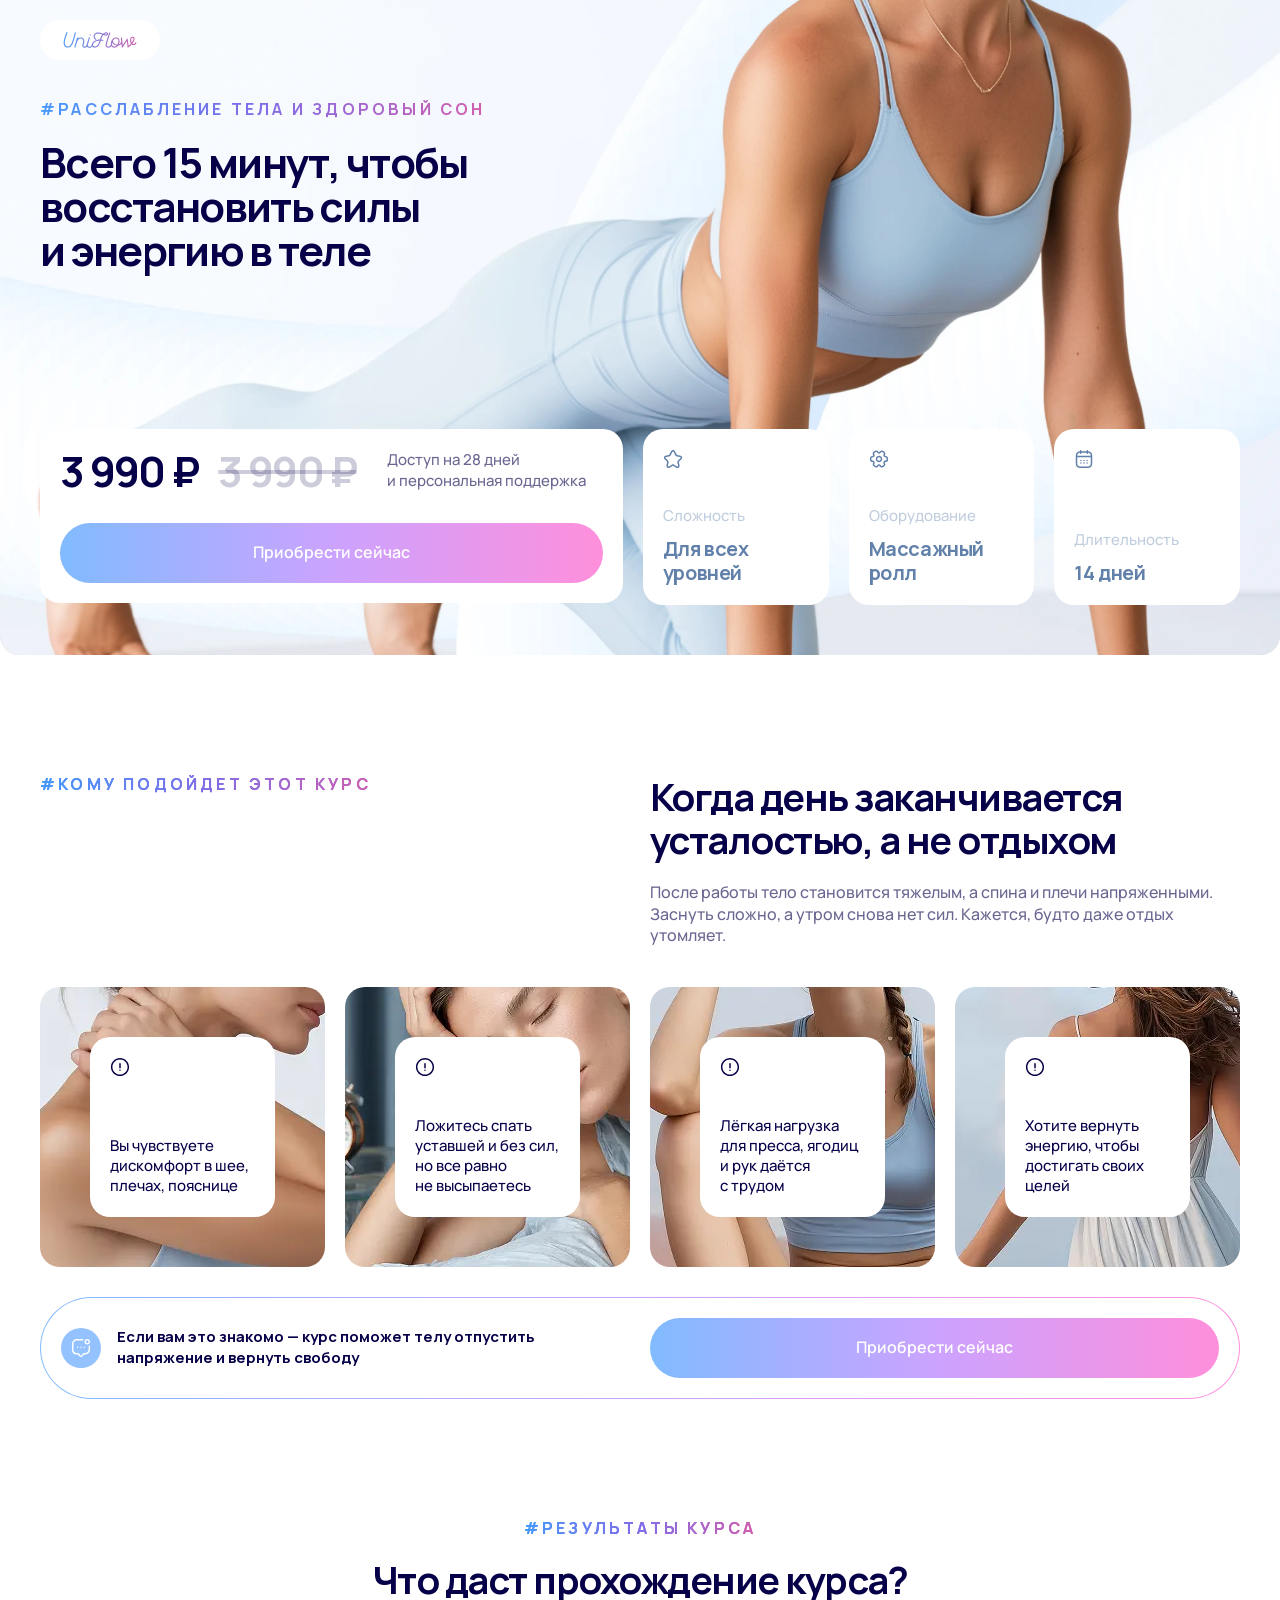
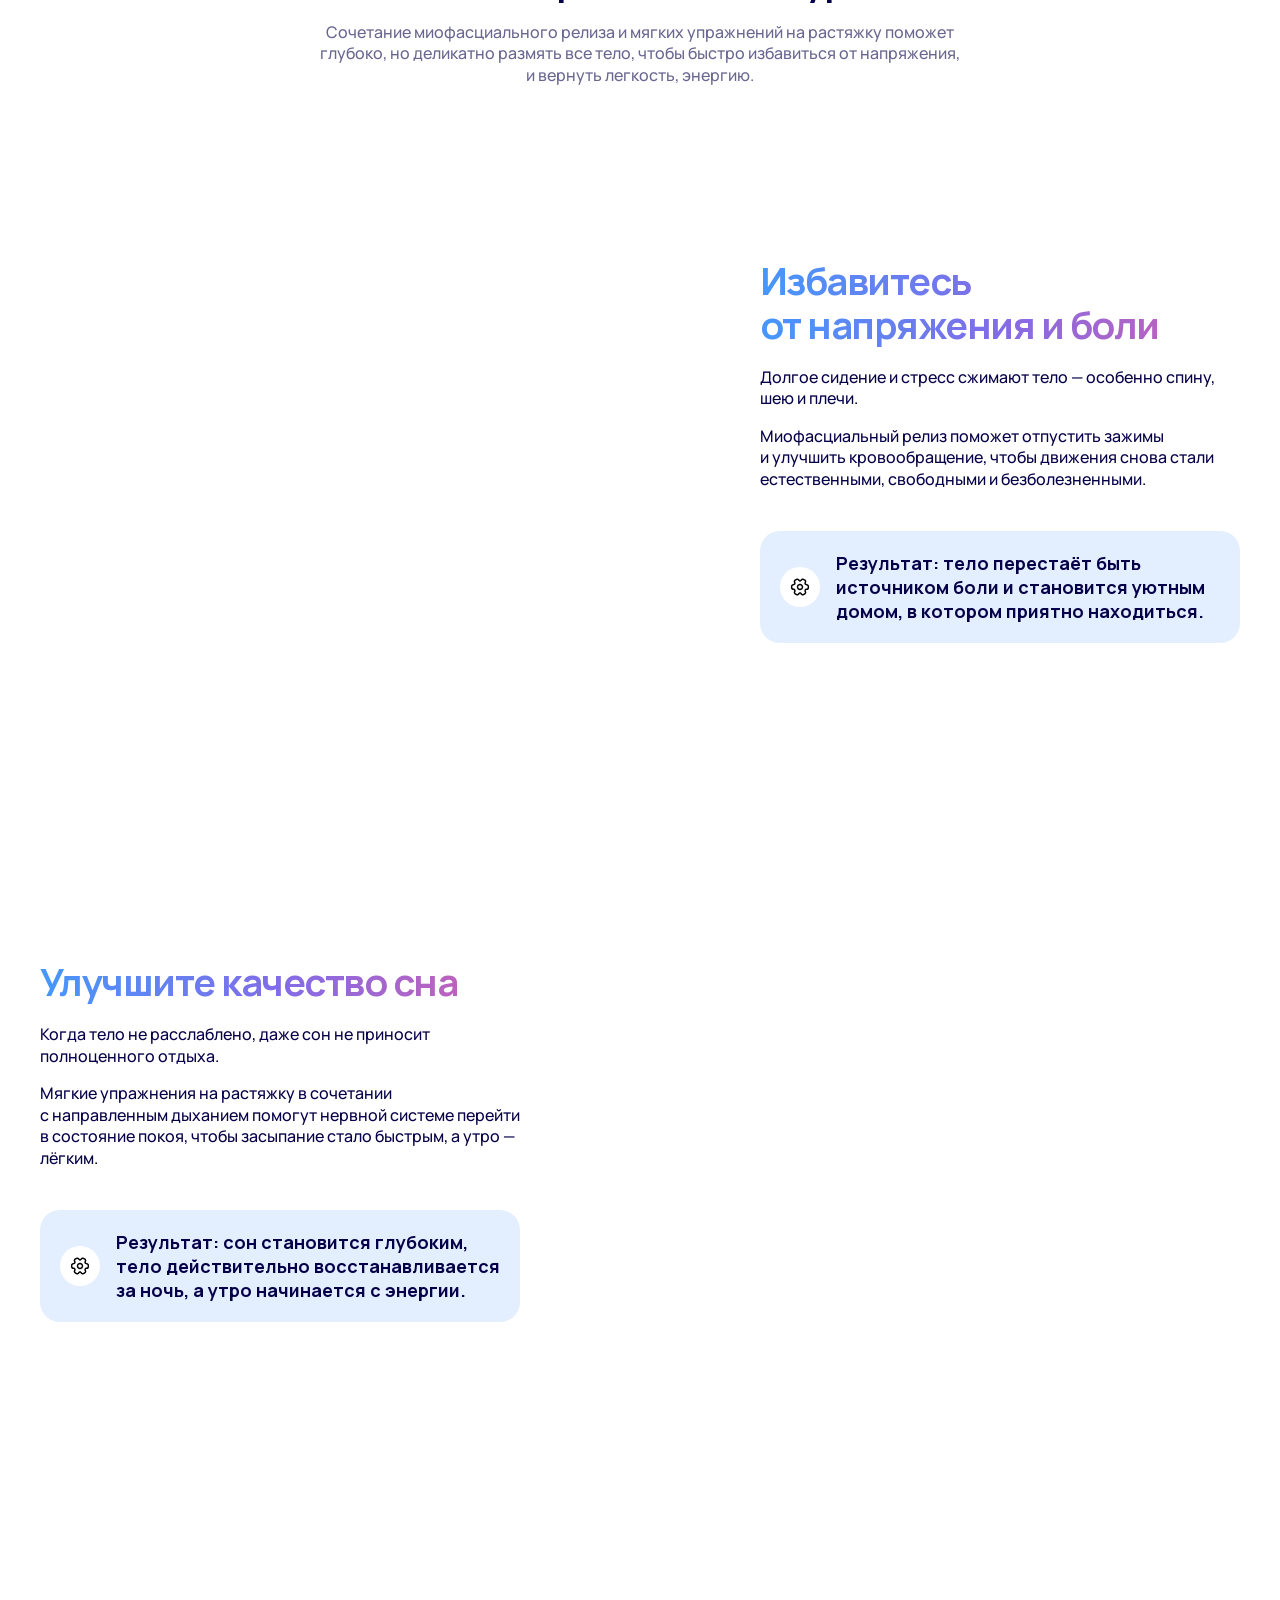
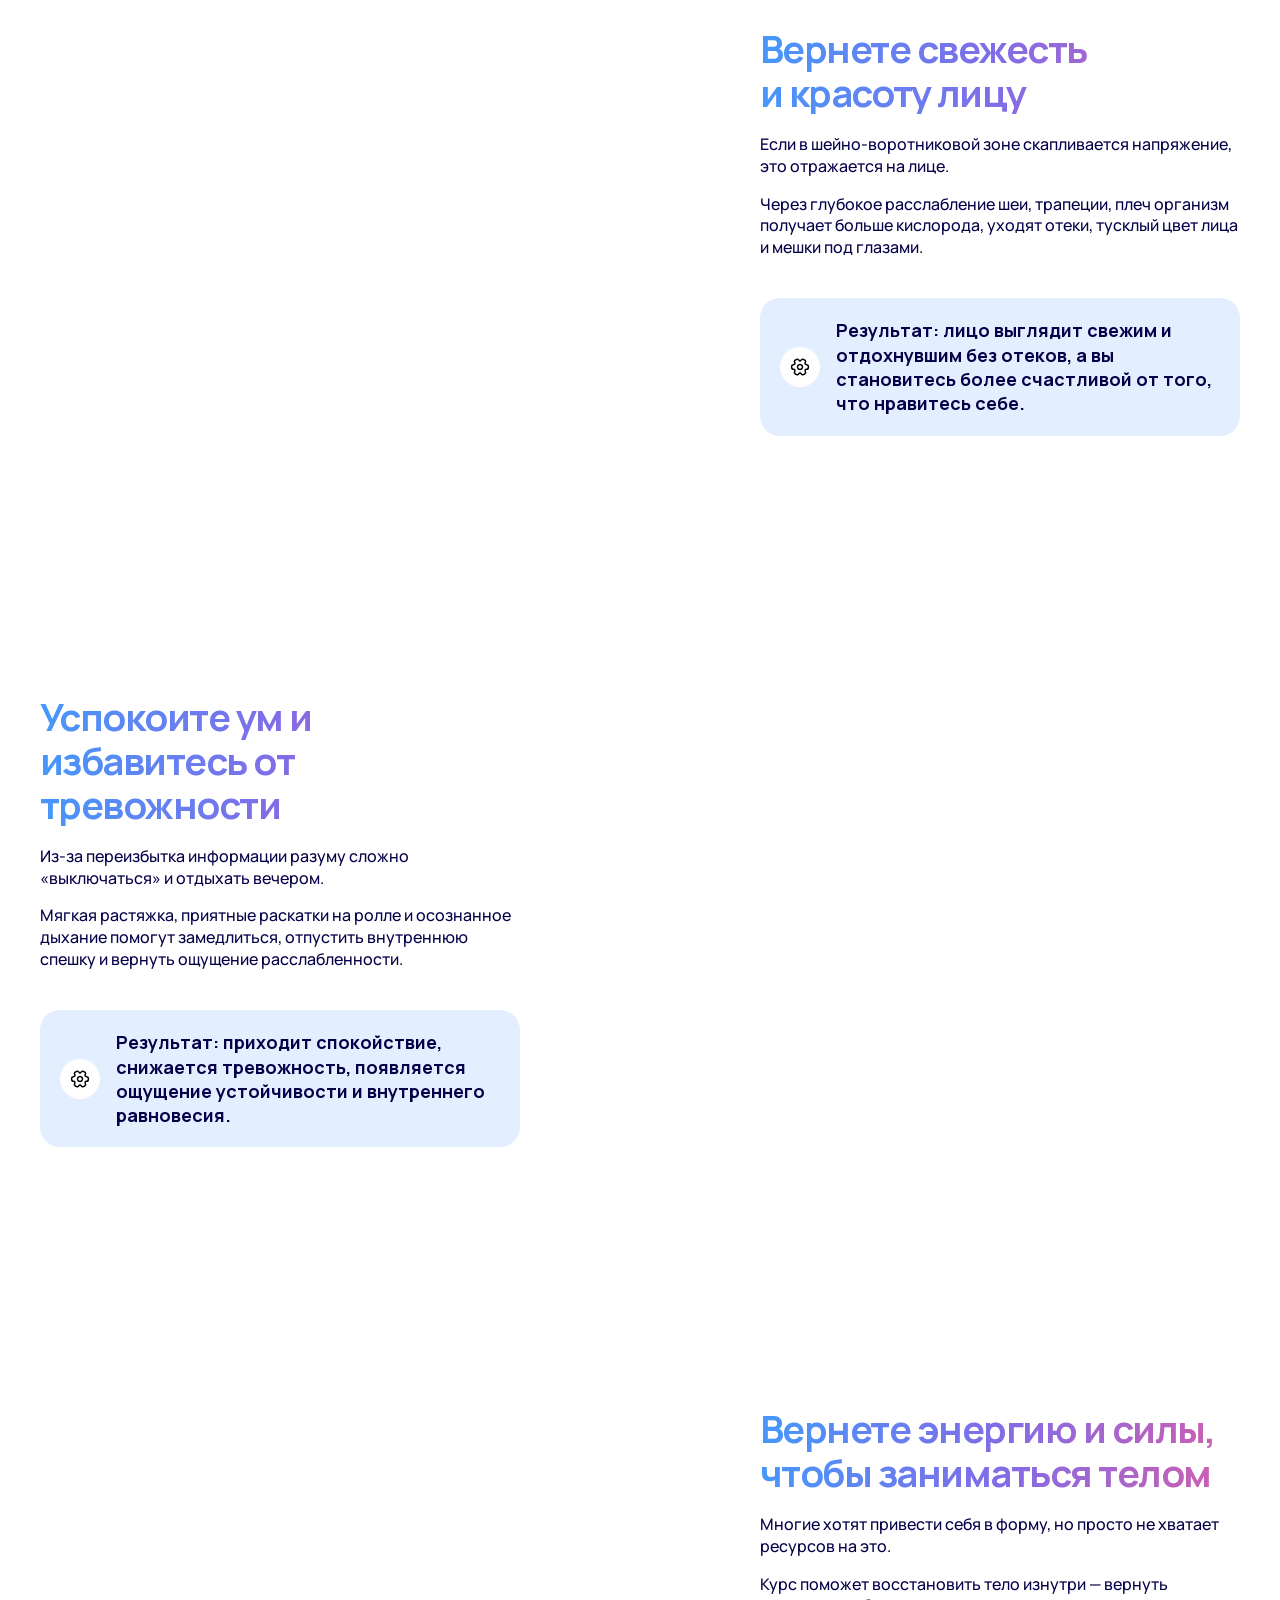
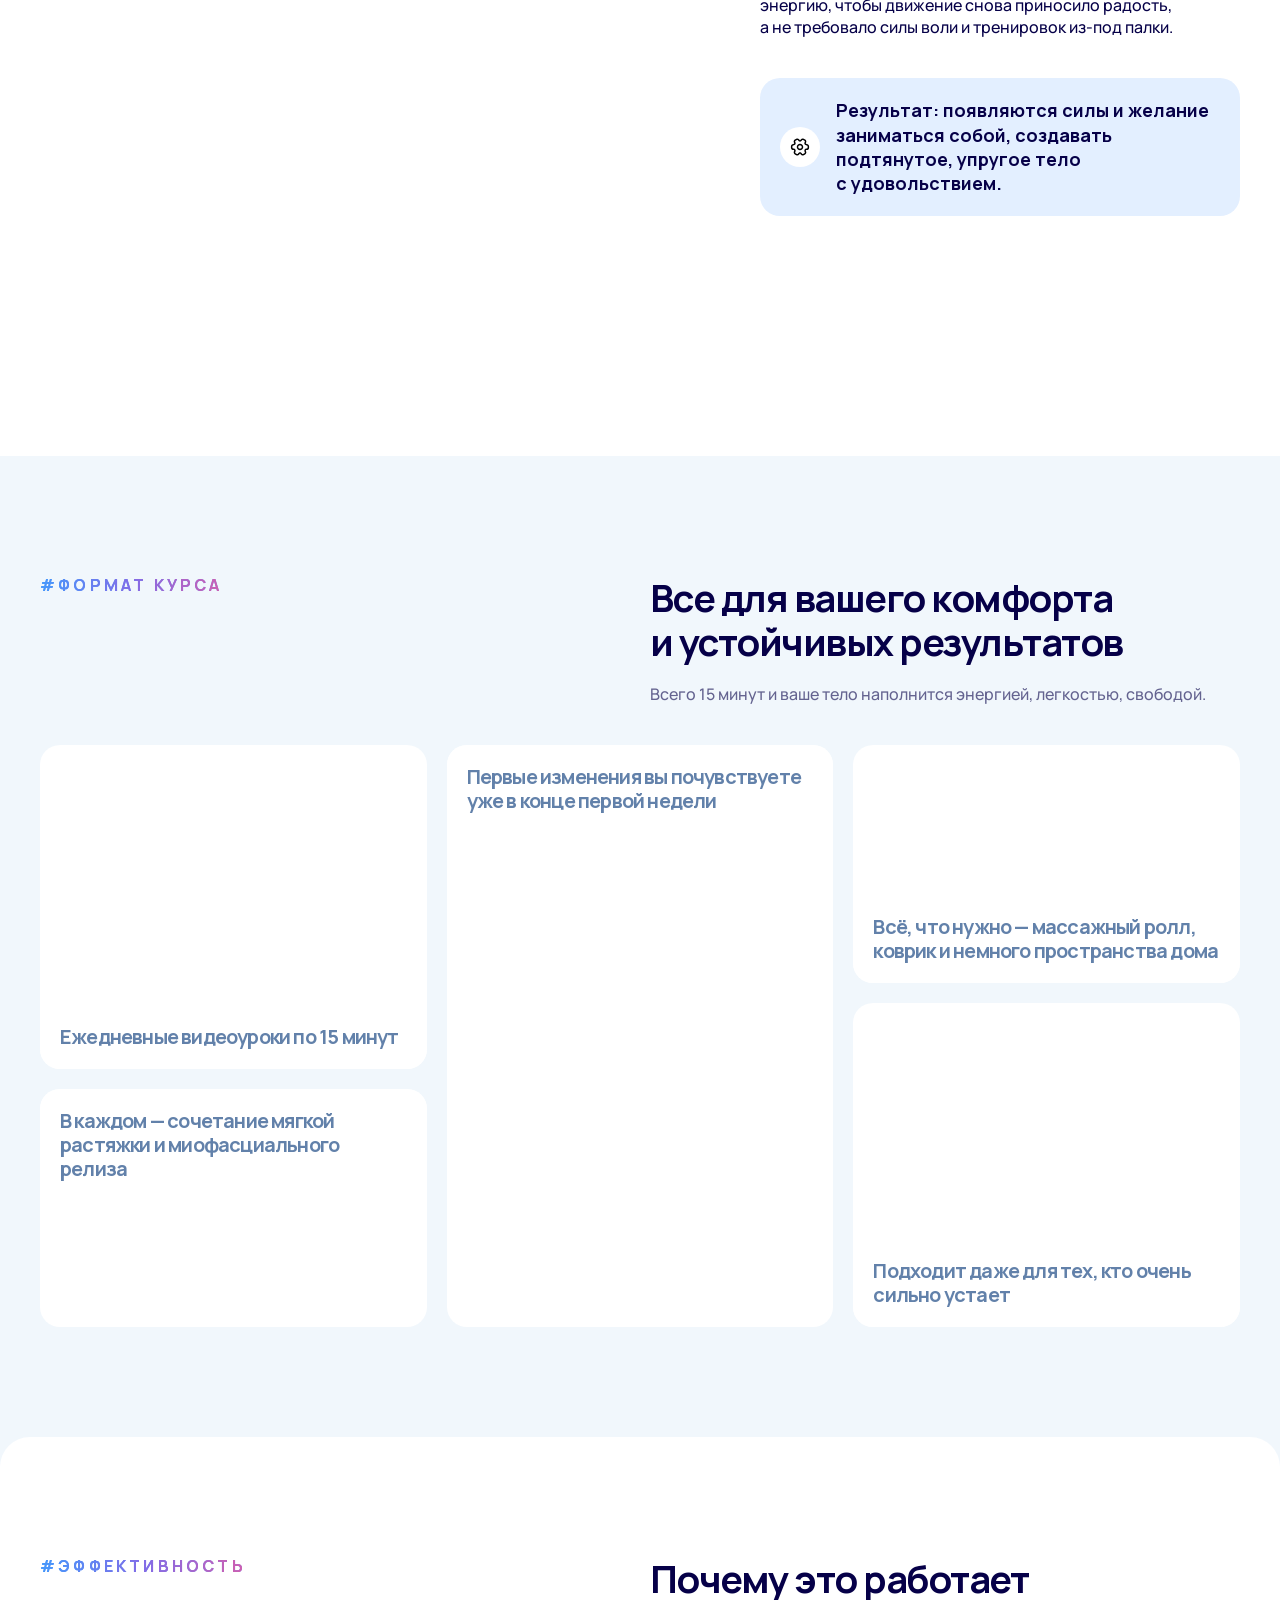
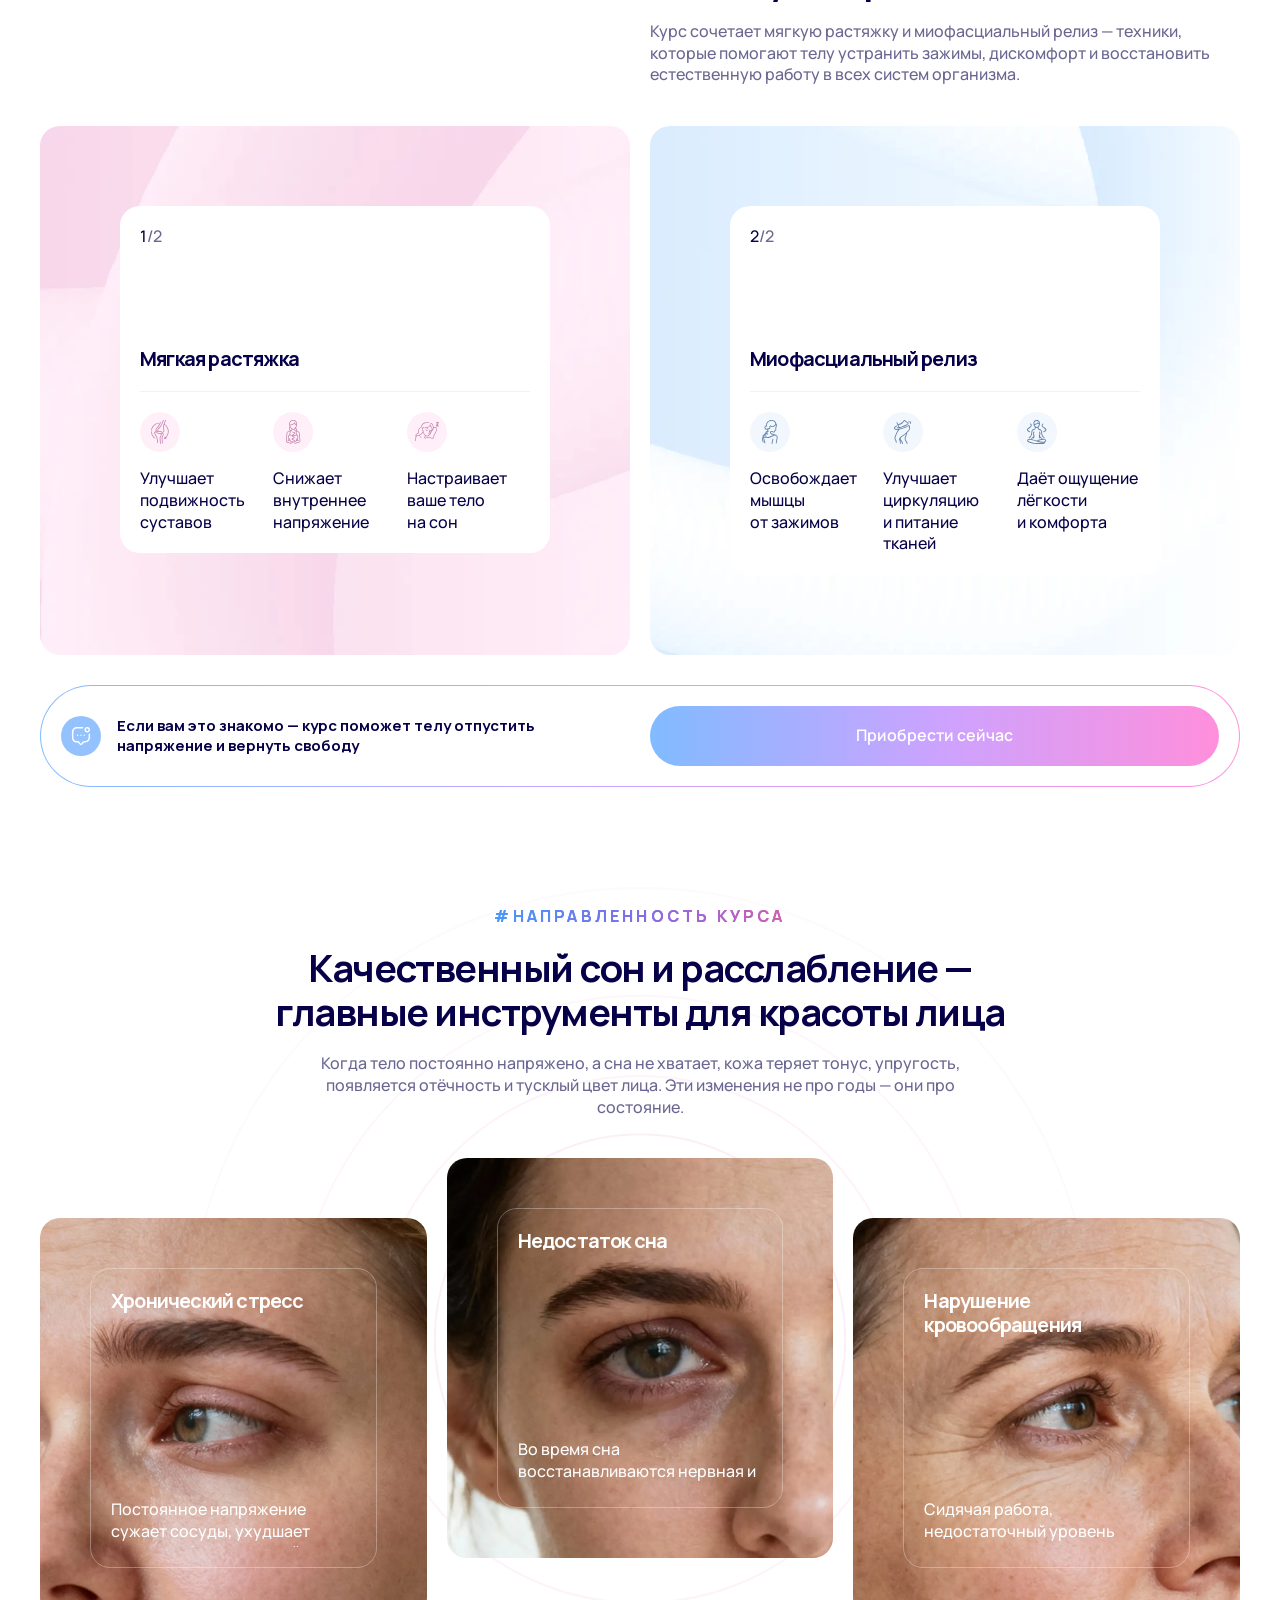
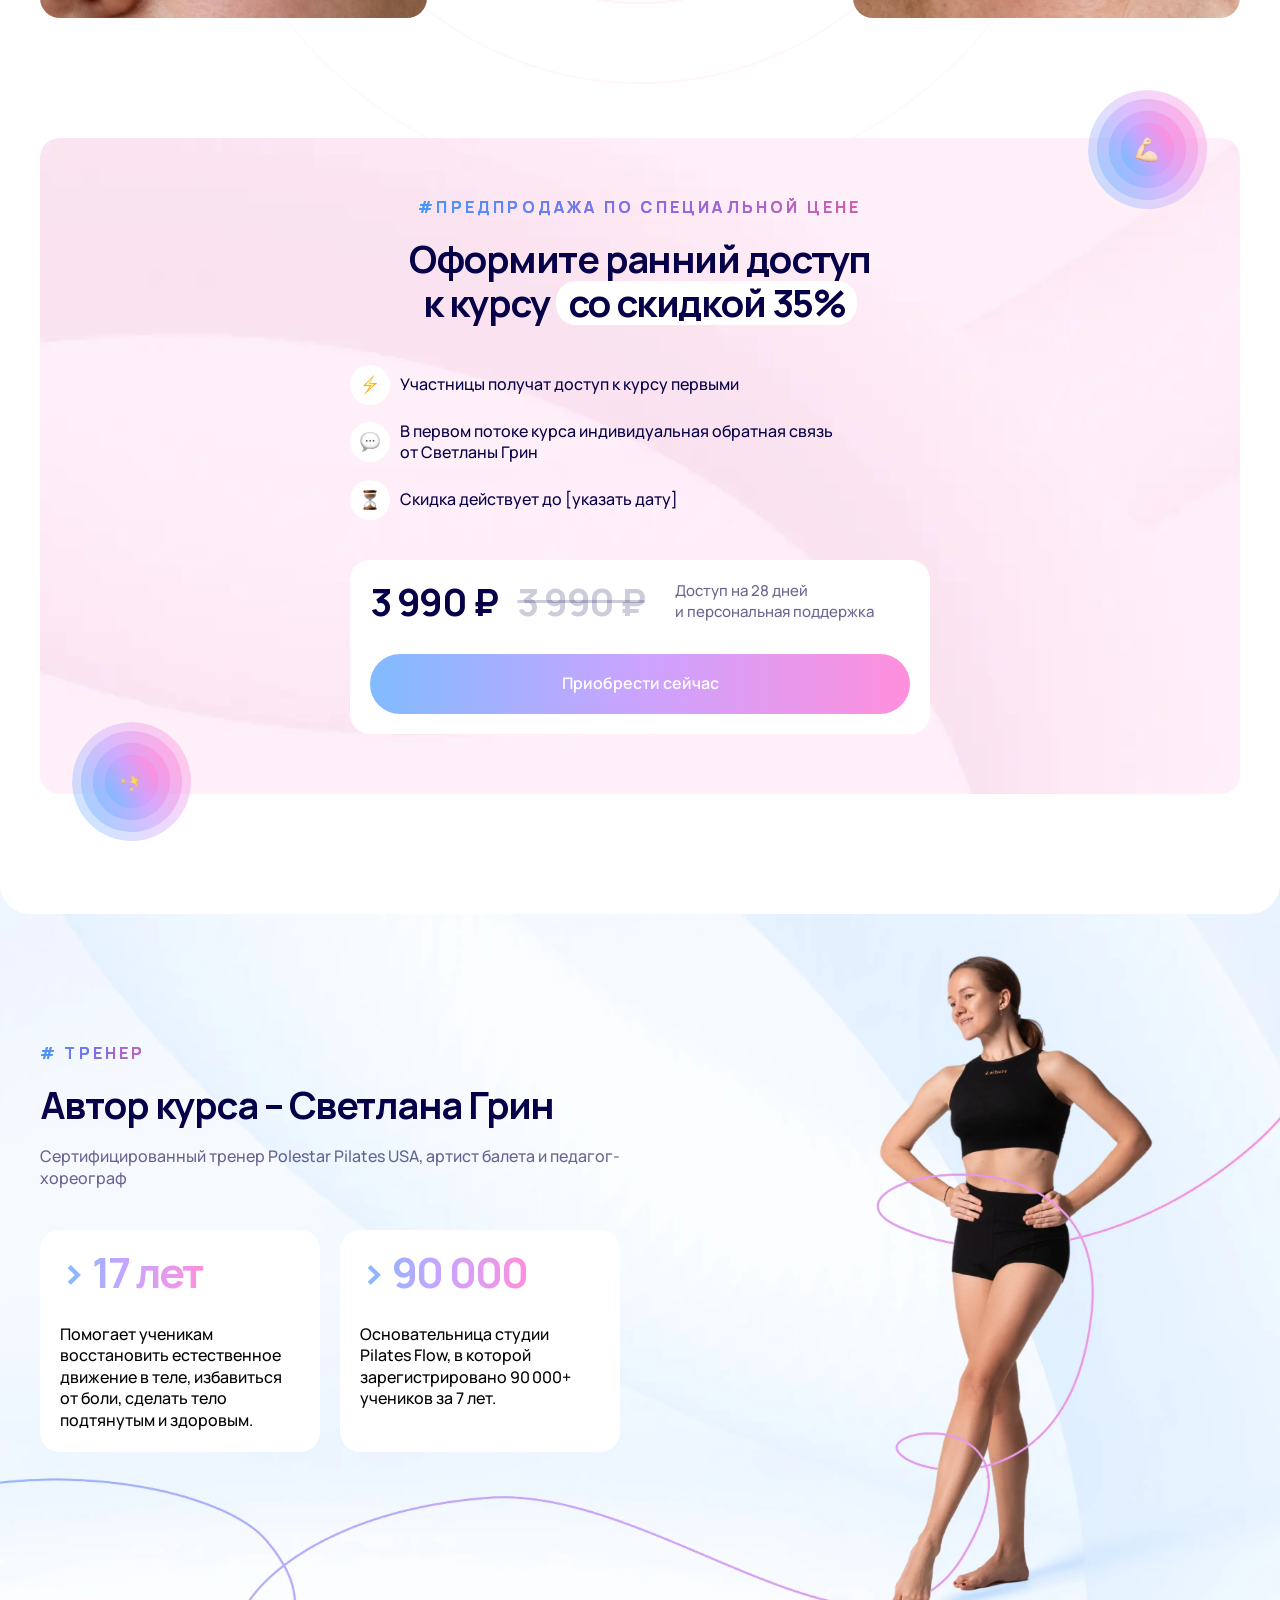
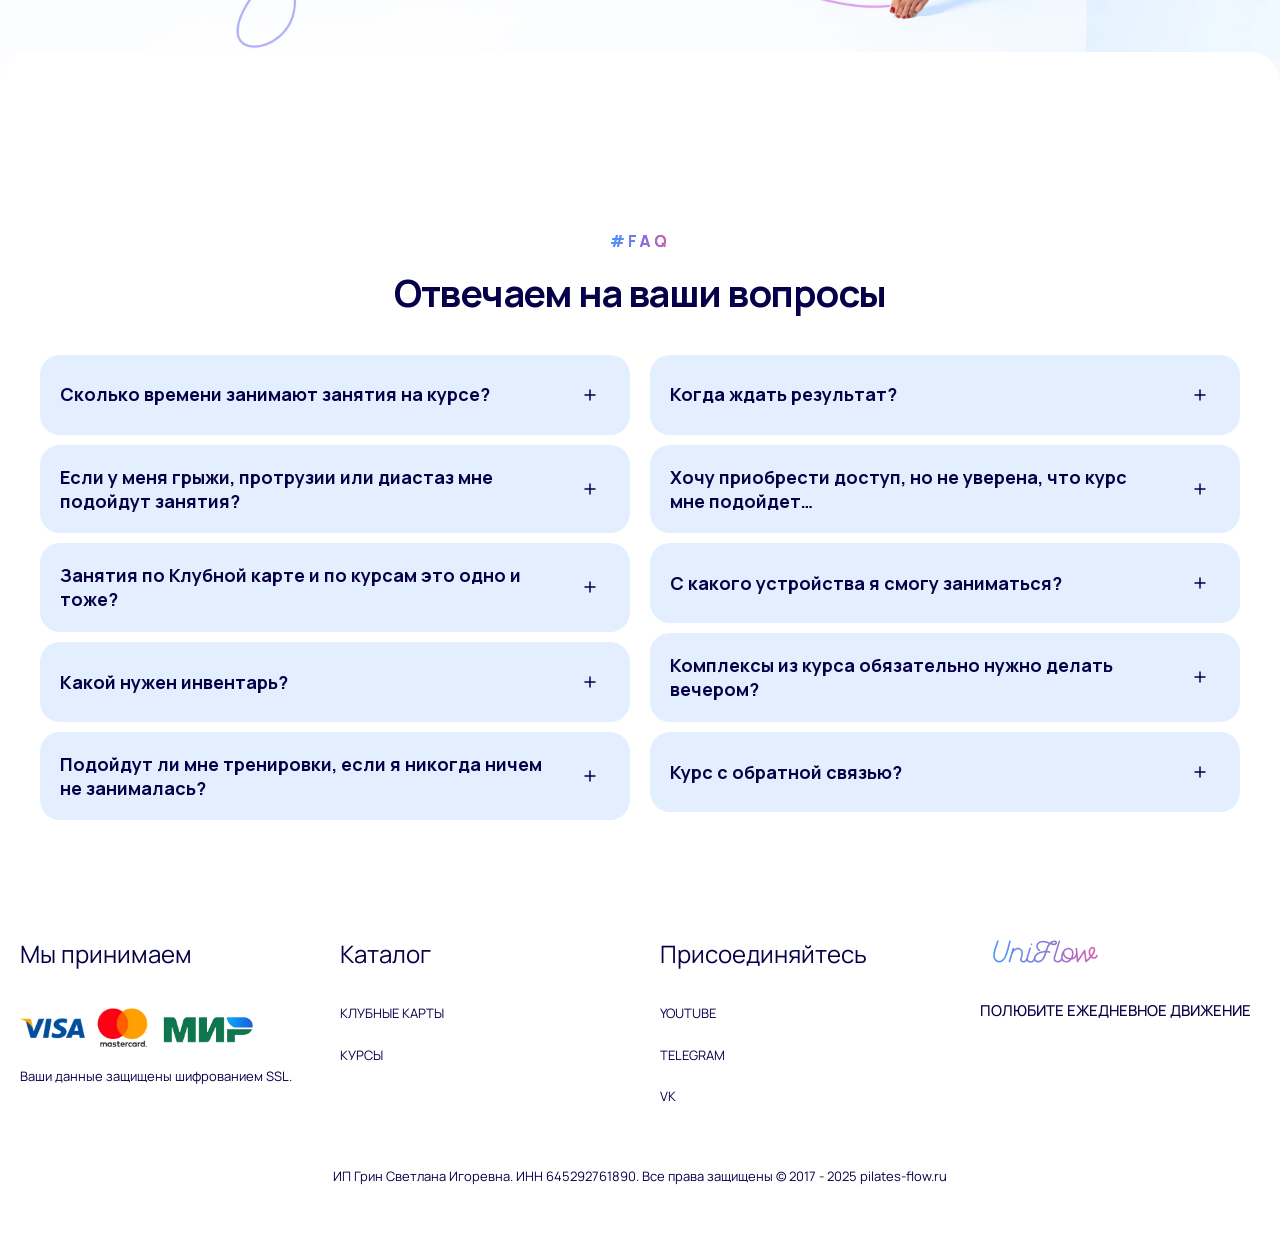
==== commit 6d491270: "Add version query to logo and sprite SVGs for cache busting" ====
--- a/course.html
+++ b/course.html
@@ -13,13 +13,13 @@
     <link rel="preload" href="fonts/Manrope-Medium.woff2" as="font" crossorigin="anonymous">
     <link rel="preload" href="fonts/Manrope-SemiBold.woff2" as="font" crossorigin="anonymous">
     <link rel="preload" href="fonts/Manrope-Regular.woff2" as="font" crossorigin="anonymous">
-    <link rel="stylesheet" href="styles/style.css?v=1.0.5">
+    <link rel="stylesheet" href="styles/style.css?v=1.0.6">
   </head>
   <body>
     <div class="hero-section">
       <div class="hero-section__container">
         <div class="hero-section__logo-container">
-          <div class="logo-block"> <img src="img/logo.svg" alt="Pilatesflow" width="88" height="16"></div>
+          <div class="logo-block"> <img src="img/logo.svg?v=1.0.6" alt="Pilatesflow" width="88" height="16"></div>
         </div>
         <div class="hero-section__header-block">
           <div class="hero-section__main-header-block">
@@ -33,7 +33,7 @@
                   <div class="feature-item">
                     <div class="feature-item__icon">
                           <svg aria-hidden="true" width="20" height="20">
-                            <use xlink:href="img/sprite/sprite.svg#star"></use>
+                            <use xlink:href="img/sprite/sprite.svg?v=1.0.6#star"></use>
                           </svg>
                     </div>
                     <div class="feature-item__info">
@@ -44,7 +44,7 @@
                   <div class="feature-item">
                     <div class="feature-item__icon">
                           <svg aria-hidden="true" width="20" height="20">
-                            <use xlink:href="img/sprite/sprite.svg#settings"></use>
+                            <use xlink:href="img/sprite/sprite.svg?v=1.0.6#settings"></use>
                           </svg>
                     </div>
                     <div class="feature-item__info">
@@ -55,7 +55,7 @@
                   <div class="feature-item feature-item--horizontal-mobile feature-item--full-mobile">
                     <div class="feature-item__icon">
                           <svg aria-hidden="true" width="20" height="20">
-                            <use xlink:href="img/sprite/sprite.svg#calendar"></use>
+                            <use xlink:href="img/sprite/sprite.svg?v=1.0.6#calendar"></use>
                           </svg>
                     </div>
                     <div class="feature-item__info">
@@ -97,7 +97,7 @@
                 <div class="background-card__content">
                   <div class="background-card__icon">
                         <svg aria-hidden="true" width="20" height="20">
-                          <use xlink:href="img/sprite/sprite.svg#info-circle"></use>
+                          <use xlink:href="img/sprite/sprite.svg?v=1.0.6#info-circle"></use>
                         </svg>
                   </div>
                   <p class="background-card__title">Вы чувствуете дискомфорт в шее, плечах, пояснице</p>
@@ -107,7 +107,7 @@
                 <div class="background-card__content">
                   <div class="background-card__icon">
                         <svg aria-hidden="true" width="20" height="20">
-                          <use xlink:href="img/sprite/sprite.svg#info-circle"></use>
+                          <use xlink:href="img/sprite/sprite.svg?v=1.0.6#info-circle"></use>
                         </svg>
                   </div>
                   <p class="background-card__title">Ложитесь спать уставшей и без сил, но все равно не высыпаетесь</p>
@@ -117,7 +117,7 @@
                 <div class="background-card__content">
                   <div class="background-card__icon">
                         <svg aria-hidden="true" width="20" height="20">
-                          <use xlink:href="img/sprite/sprite.svg#info-circle"></use>
+                          <use xlink:href="img/sprite/sprite.svg?v=1.0.6#info-circle"></use>
                         </svg>
                   </div>
                   <p class="background-card__title">Лёгкая нагрузка для пресса, ягодиц и рук даётся с трудом</p>
@@ -127,7 +127,7 @@
                 <div class="background-card__content">
                   <div class="background-card__icon">
                         <svg aria-hidden="true" width="20" height="20">
-                          <use xlink:href="img/sprite/sprite.svg#info-circle"></use>
+                          <use xlink:href="img/sprite/sprite.svg?v=1.0.6#info-circle"></use>
                         </svg>
                   </div>
                   <p class="background-card__title">Хотите вернуть энергию, чтобы достигать своих целей</p>
@@ -140,7 +140,7 @@
                   <div class="promo-card__header">
                     <div class="promo-card__icon">
                           <svg aria-hidden="true" width="20" height="20">
-                            <use xlink:href="img/sprite/sprite.svg#message-notification"></use>
+                            <use xlink:href="img/sprite/sprite.svg?v=1.0.6#message-notification"></use>
                           </svg>
                     </div>
                     <div class="promo-card__title">Если вам это знакомо — курс поможет телу отпустить напряжение и вернуть свободу</div>
@@ -196,7 +196,7 @@
                               <div class="highlight">
                                 <div class="highlight__icon"> 
                                       <svg aria-hidden="true" width="20" height="20">
-                                        <use xlink:href="img/sprite/sprite.svg#settings"></use>
+                                        <use xlink:href="img/sprite/sprite.svg?v=1.0.6#settings"></use>
                                       </svg>
                                 </div>
                                 <div class="highlight__text">Результат: тело перестаёт быть источником боли и становится уютным домом, в котором приятно находиться.</div>
@@ -239,7 +239,7 @@
                               <div class="highlight">
                                 <div class="highlight__icon"> 
                                       <svg aria-hidden="true" width="20" height="20">
-                                        <use xlink:href="img/sprite/sprite.svg#settings"></use>
+                                        <use xlink:href="img/sprite/sprite.svg?v=1.0.6#settings"></use>
                                       </svg>
                                 </div>
                                 <div class="highlight__text">Результат: сон становится глубоким, тело действительно восстанавливается за ночь, а утро начинается с энергии.</div>
@@ -282,7 +282,7 @@
                               <div class="highlight">
                                 <div class="highlight__icon"> 
                                       <svg aria-hidden="true" width="20" height="20">
-                                        <use xlink:href="img/sprite/sprite.svg#settings"></use>
+                                        <use xlink:href="img/sprite/sprite.svg?v=1.0.6#settings"></use>
                                       </svg>
                                 </div>
                                 <div class="highlight__text">Результат: лицо выглядит свежим и отдохнувшим без отеков, а вы становитесь более счастливой от того, что нравитесь себе.</div>
@@ -325,7 +325,7 @@
                               <div class="highlight">
                                 <div class="highlight__icon"> 
                                       <svg aria-hidden="true" width="20" height="20">
-                                        <use xlink:href="img/sprite/sprite.svg#settings"></use>
+                                        <use xlink:href="img/sprite/sprite.svg?v=1.0.6#settings"></use>
                                       </svg>
                                 </div>
                                 <div class="highlight__text">Результат: приходит спокойствие, снижается тревожность, появляется ощущение устойчивости и внутреннего равновесия.</div>
@@ -368,7 +368,7 @@
                               <div class="highlight">
                                 <div class="highlight__icon"> 
                                       <svg aria-hidden="true" width="20" height="20">
-                                        <use xlink:href="img/sprite/sprite.svg#settings"></use>
+                                        <use xlink:href="img/sprite/sprite.svg?v=1.0.6#settings"></use>
                                       </svg>
                                 </div>
                                 <div class="highlight__text">Результат: появляются силы и желание заниматься собой, создавать подтянутое, упругое тело с удовольствием.</div>
@@ -532,7 +532,7 @@
                         <div class="feature-card__item">
                           <div class="feature-card__item-icon">
                                   <svg aria-hidden="true" width="24" height="24">
-                                    <use xlink:href="img/sprite/sprite.svg#bone"></use>
+                                    <use xlink:href="img/sprite/sprite.svg?v=1.0.6#bone"></use>
                                   </svg>
                           </div>
                           <div class="feature-card__item-label">Улучшает подвижность суставов</div>
@@ -540,7 +540,7 @@
                         <div class="feature-card__item">
                           <div class="feature-card__item-icon">
                                   <svg aria-hidden="true" width="24" height="24">
-                                    <use xlink:href="img/sprite/sprite.svg#stress"></use>
+                                    <use xlink:href="img/sprite/sprite.svg?v=1.0.6#stress"></use>
                                   </svg>
                           </div>
                           <div class="feature-card__item-label">Снижает внутреннее напряжение</div>
@@ -548,7 +548,7 @@
                         <div class="feature-card__item">
                           <div class="feature-card__item-icon">
                                   <svg aria-hidden="true" width="24" height="24">
-                                    <use xlink:href="img/sprite/sprite.svg#sleep"></use>
+                                    <use xlink:href="img/sprite/sprite.svg?v=1.0.6#sleep"></use>
                                   </svg>
                           </div>
                           <div class="feature-card__item-label">Настраивает ваше тело на сон</div>
@@ -568,7 +568,7 @@
                         <div class="feature-card__item">
                           <div class="feature-card__item-icon">
                                   <svg aria-hidden="true" width="24" height="24">
-                                    <use xlink:href="img/sprite/sprite.svg#clamps"></use>
+                                    <use xlink:href="img/sprite/sprite.svg?v=1.0.6#clamps"></use>
                                   </svg>
                           </div>
                           <div class="feature-card__item-label">Освобождает мышцы от зажимов</div>
@@ -576,7 +576,7 @@
                         <div class="feature-card__item">
                           <div class="feature-card__item-icon">
                                   <svg aria-hidden="true" width="24" height="24">
-                                    <use xlink:href="img/sprite/sprite.svg#tissue"></use>
+                                    <use xlink:href="img/sprite/sprite.svg?v=1.0.6#tissue"></use>
                                   </svg>
                           </div>
                           <div class="feature-card__item-label">Улучшает циркуляцию и питание тканей</div>
@@ -584,7 +584,7 @@
                         <div class="feature-card__item">
                           <div class="feature-card__item-icon">
                                   <svg aria-hidden="true" width="24" height="24">
-                                    <use xlink:href="img/sprite/sprite.svg#relax"></use>
+                                    <use xlink:href="img/sprite/sprite.svg?v=1.0.6#relax"></use>
                                   </svg>
                           </div>
                           <div class="feature-card__item-label">Даёт ощущение лёгкости и комфорта</div>
@@ -599,7 +599,7 @@
                       <div class="promo-card__header">
                         <div class="promo-card__icon">
                                 <svg aria-hidden="true" width="20" height="20">
-                                  <use xlink:href="img/sprite/sprite.svg#message-notification"></use>
+                                  <use xlink:href="img/sprite/sprite.svg?v=1.0.6#message-notification"></use>
                                 </svg>
                         </div>
                         <div class="promo-card__title">Если вам это знакомо — курс поможет телу отпустить напряжение и вернуть свободу</div>
@@ -753,7 +753,7 @@
                     <div class="faq-list__item-title">Сколько времени занимают занятия на курсе?</div>
                     <div class="faq-list__item-close">
                                   <svg aria-hidden="true" width="20" height="20">
-                                    <use xlink:href="img/sprite/sprite.svg#plus"></use>
+                                    <use xlink:href="img/sprite/sprite.svg?v=1.0.6#plus"></use>
                                   </svg>
                     </div>
                   </div>
@@ -766,7 +766,7 @@
                     <div class="faq-list__item-title">Если у меня грыжи, протрузии или диастаз мне подойдут занятия?</div>
                     <div class="faq-list__item-close">
                                   <svg aria-hidden="true" width="20" height="20">
-                                    <use xlink:href="img/sprite/sprite.svg#plus"></use>
+                                    <use xlink:href="img/sprite/sprite.svg?v=1.0.6#plus"></use>
                                   </svg>
                     </div>
                   </div>
@@ -779,7 +779,7 @@
                     <div class="faq-list__item-title">Занятия по Клубной карте и по курсам это одно и тоже?</div>
                     <div class="faq-list__item-close">
                                   <svg aria-hidden="true" width="20" height="20">
-                                    <use xlink:href="img/sprite/sprite.svg#plus"></use>
+                                    <use xlink:href="img/sprite/sprite.svg?v=1.0.6#plus"></use>
                                   </svg>
                     </div>
                   </div>
@@ -792,7 +792,7 @@
                     <div class="faq-list__item-title">Какой нужен инвентарь?</div>
                     <div class="faq-list__item-close">
                                   <svg aria-hidden="true" width="20" height="20">
-                                    <use xlink:href="img/sprite/sprite.svg#plus"></use>
+                                    <use xlink:href="img/sprite/sprite.svg?v=1.0.6#plus"></use>
                                   </svg>
                     </div>
                   </div>
@@ -805,7 +805,7 @@
                     <div class="faq-list__item-title">Подойдут ли мне тренировки, если я никогда ничем не занималась?</div>
                     <div class="faq-list__item-close">
                                   <svg aria-hidden="true" width="20" height="20">
-                                    <use xlink:href="img/sprite/sprite.svg#plus"></use>
+                                    <use xlink:href="img/sprite/sprite.svg?v=1.0.6#plus"></use>
                                   </svg>
                     </div>
                   </div>
@@ -820,7 +820,7 @@
                     <div class="faq-list__item-title">Когда ждать результат?</div>
                     <div class="faq-list__item-close">
                                   <svg aria-hidden="true" width="20" height="20">
-                                    <use xlink:href="img/sprite/sprite.svg#plus"></use>
+                                    <use xlink:href="img/sprite/sprite.svg?v=1.0.6#plus"></use>
                                   </svg>
                     </div>
                   </div>
@@ -833,7 +833,7 @@
                     <div class="faq-list__item-title">Хочу приобрести доступ, но не уверена, что курс мне подойдет…</div>
                     <div class="faq-list__item-close">
                                   <svg aria-hidden="true" width="20" height="20">
-                                    <use xlink:href="img/sprite/sprite.svg#plus"></use>
+                                    <use xlink:href="img/sprite/sprite.svg?v=1.0.6#plus"></use>
                                   </svg>
                     </div>
                   </div>
@@ -846,7 +846,7 @@
                     <div class="faq-list__item-title">С какого устройства я смогу заниматься?</div>
                     <div class="faq-list__item-close">
                                   <svg aria-hidden="true" width="20" height="20">
-                                    <use xlink:href="img/sprite/sprite.svg#plus"></use>
+                                    <use xlink:href="img/sprite/sprite.svg?v=1.0.6#plus"></use>
                                   </svg>
                     </div>
                   </div>
@@ -859,7 +859,7 @@
                     <div class="faq-list__item-title">Комплексы из курса обязательно нужно делать вечером?</div>
                     <div class="faq-list__item-close">
                                   <svg aria-hidden="true" width="20" height="20">
-                                    <use xlink:href="img/sprite/sprite.svg#plus"></use>
+                                    <use xlink:href="img/sprite/sprite.svg?v=1.0.6#plus"></use>
                                   </svg>
                     </div>
                   </div>
@@ -872,7 +872,7 @@
                     <div class="faq-list__item-title">Курс с обратной связью?</div>
                     <div class="faq-list__item-close">
                                   <svg aria-hidden="true" width="20" height="20">
-                                    <use xlink:href="img/sprite/sprite.svg#plus"></use>
+                                    <use xlink:href="img/sprite/sprite.svg?v=1.0.6#plus"></use>
                                   </svg>
                     </div>
                   </div>
@@ -902,7 +902,7 @@
               <div class="footer__links-list"><a class="footer__link" href="https://www.youtube.com/channel/UCsxPKmL9Rd-7I2oeHuqXxwg">Youtube</a><a class="footer__link" href="https://t.me/+M65wy_23IsExNzEy">Telegram</a><a class="footer__link" href="https://vk.com/pilates_flow">VK</a></div>
             </div>
             <div class="footer__social">
-              <div class="footer__logo"> <img src="img/logo-2.svg" alt="PilatesFlow" width="131" height="23"></div>
+              <div class="footer__logo"> <img src="img/logo-2.svg?v=1.0.6" alt="PilatesFlow" width="131" height="23"></div>
               <div class="footer__text-promo">Полюбите ежедневное движение</div>
             </div>
           </div>
@@ -910,6 +910,6 @@
         </div>
       </div>
     </div>
-    <script src="js/main.js?v=1.0.5" defer></script>
+    <script src="js/main.js?v=1.0.6" defer></script>
   </body>
 </html>
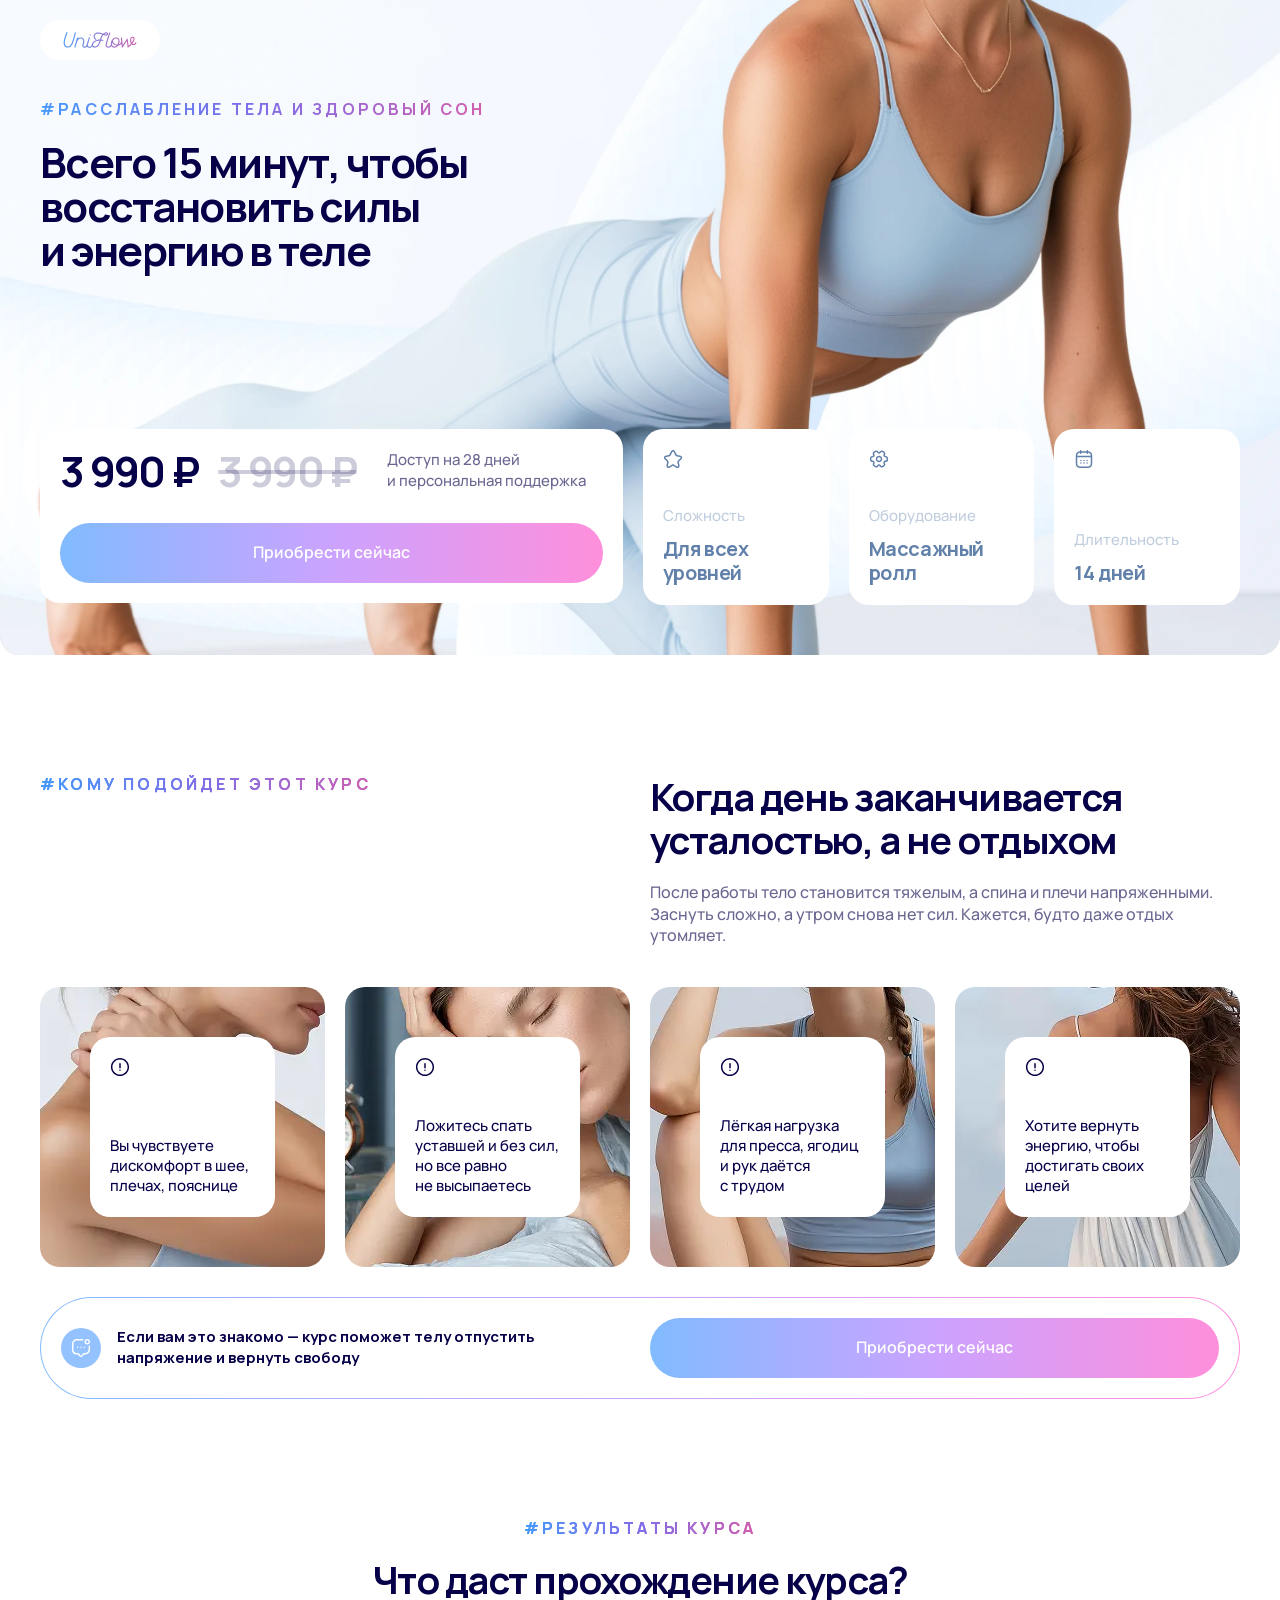
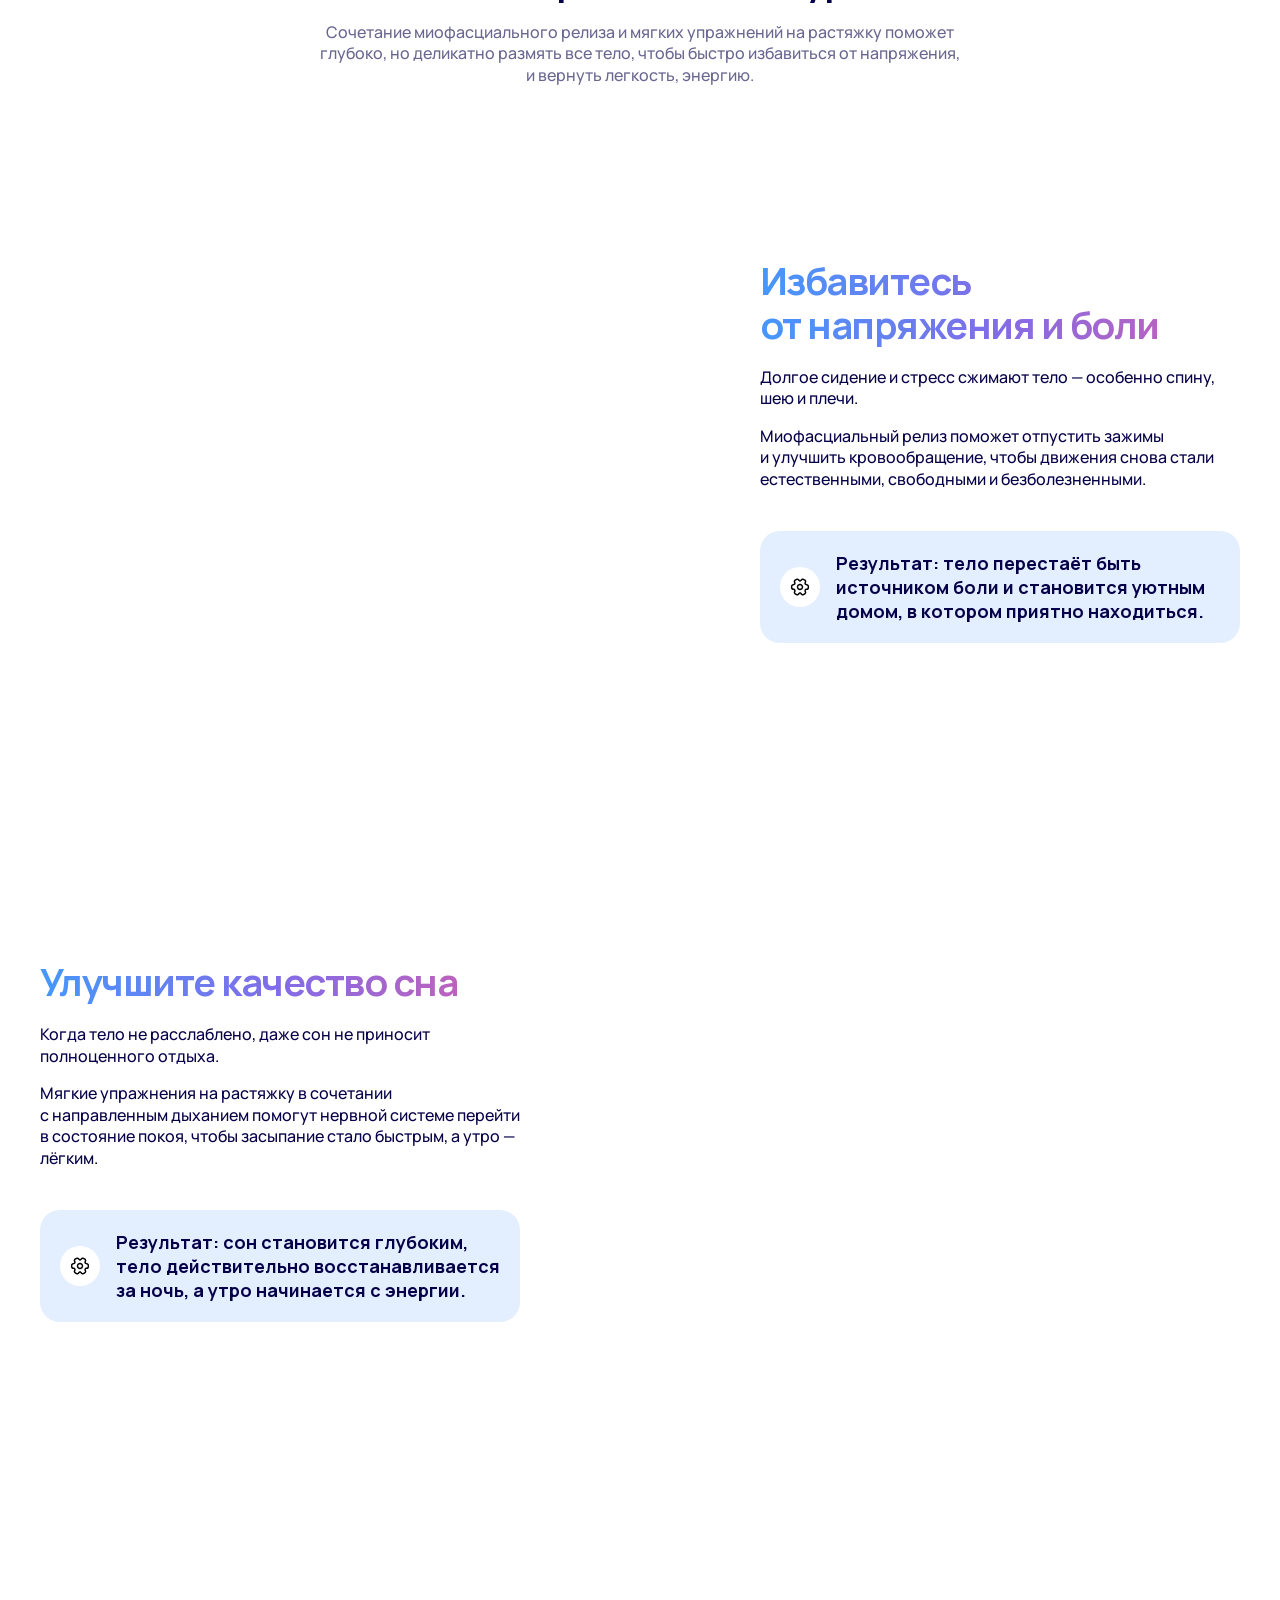
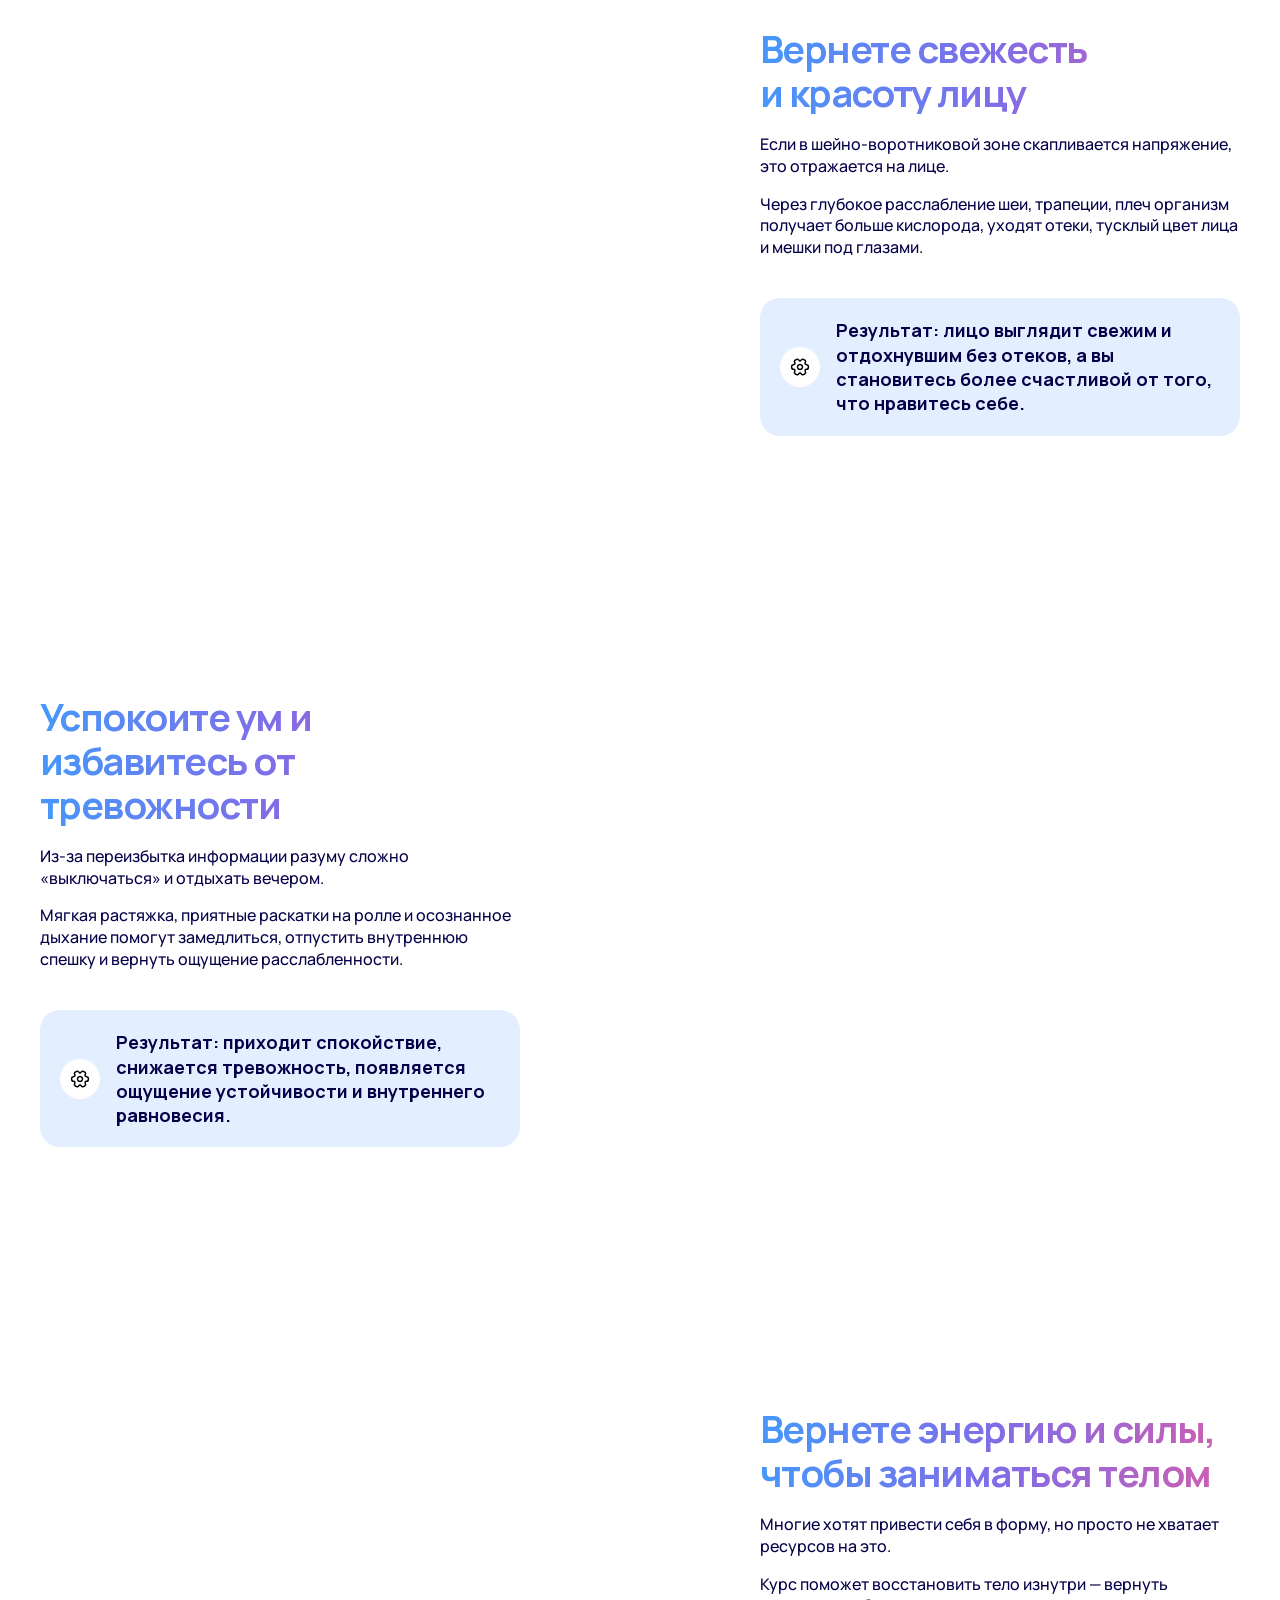
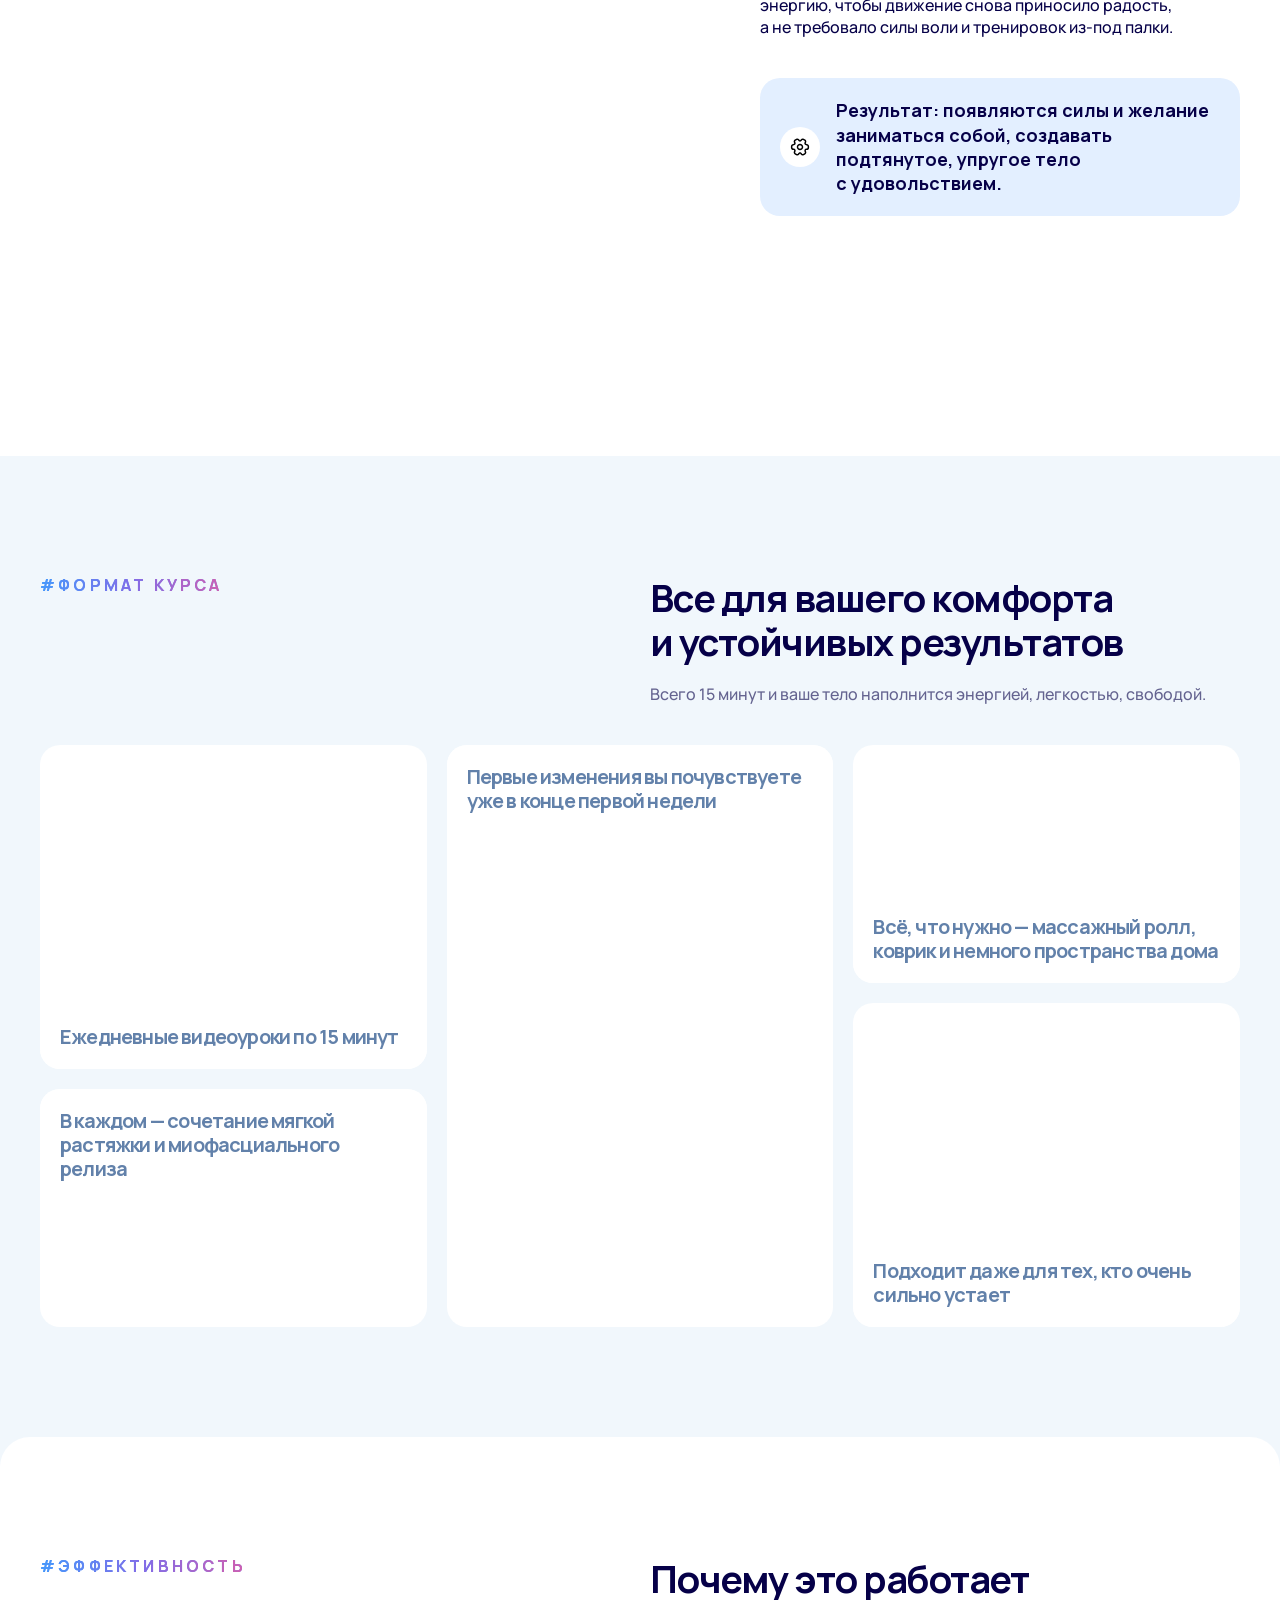
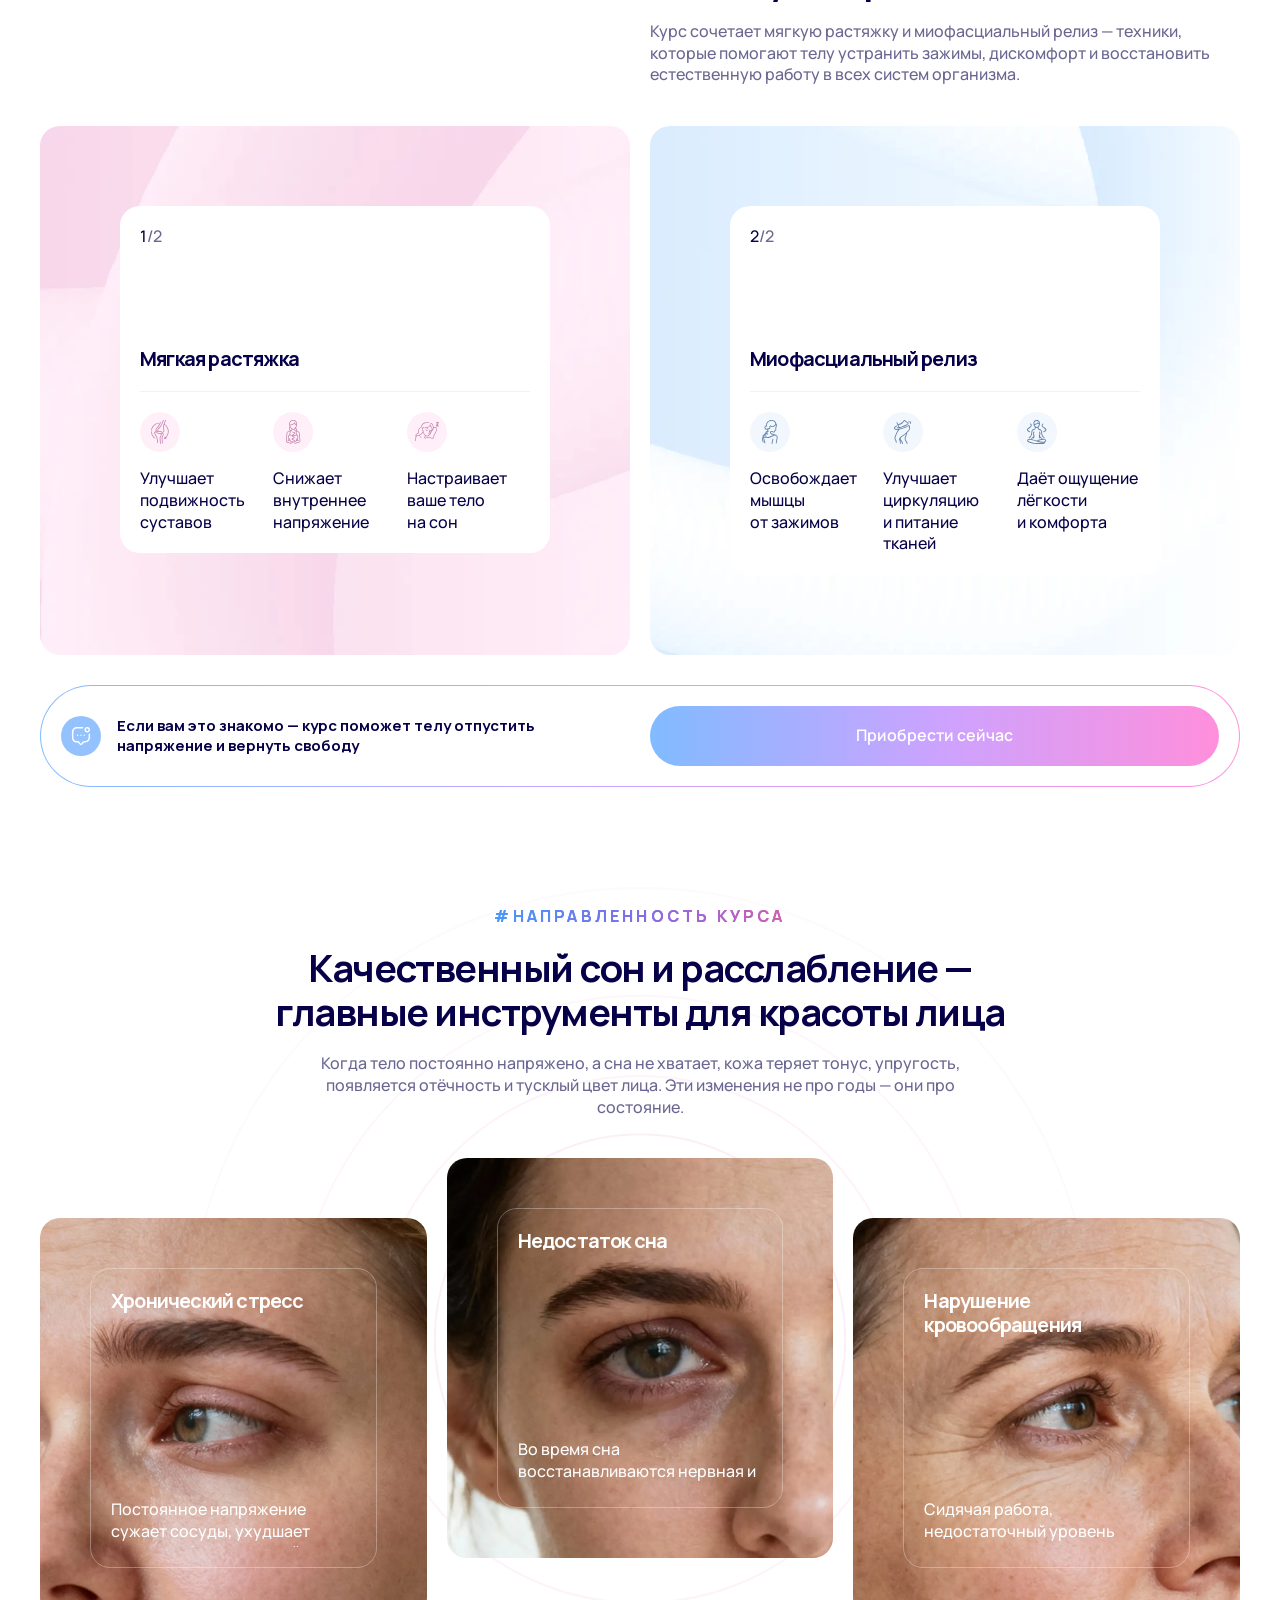
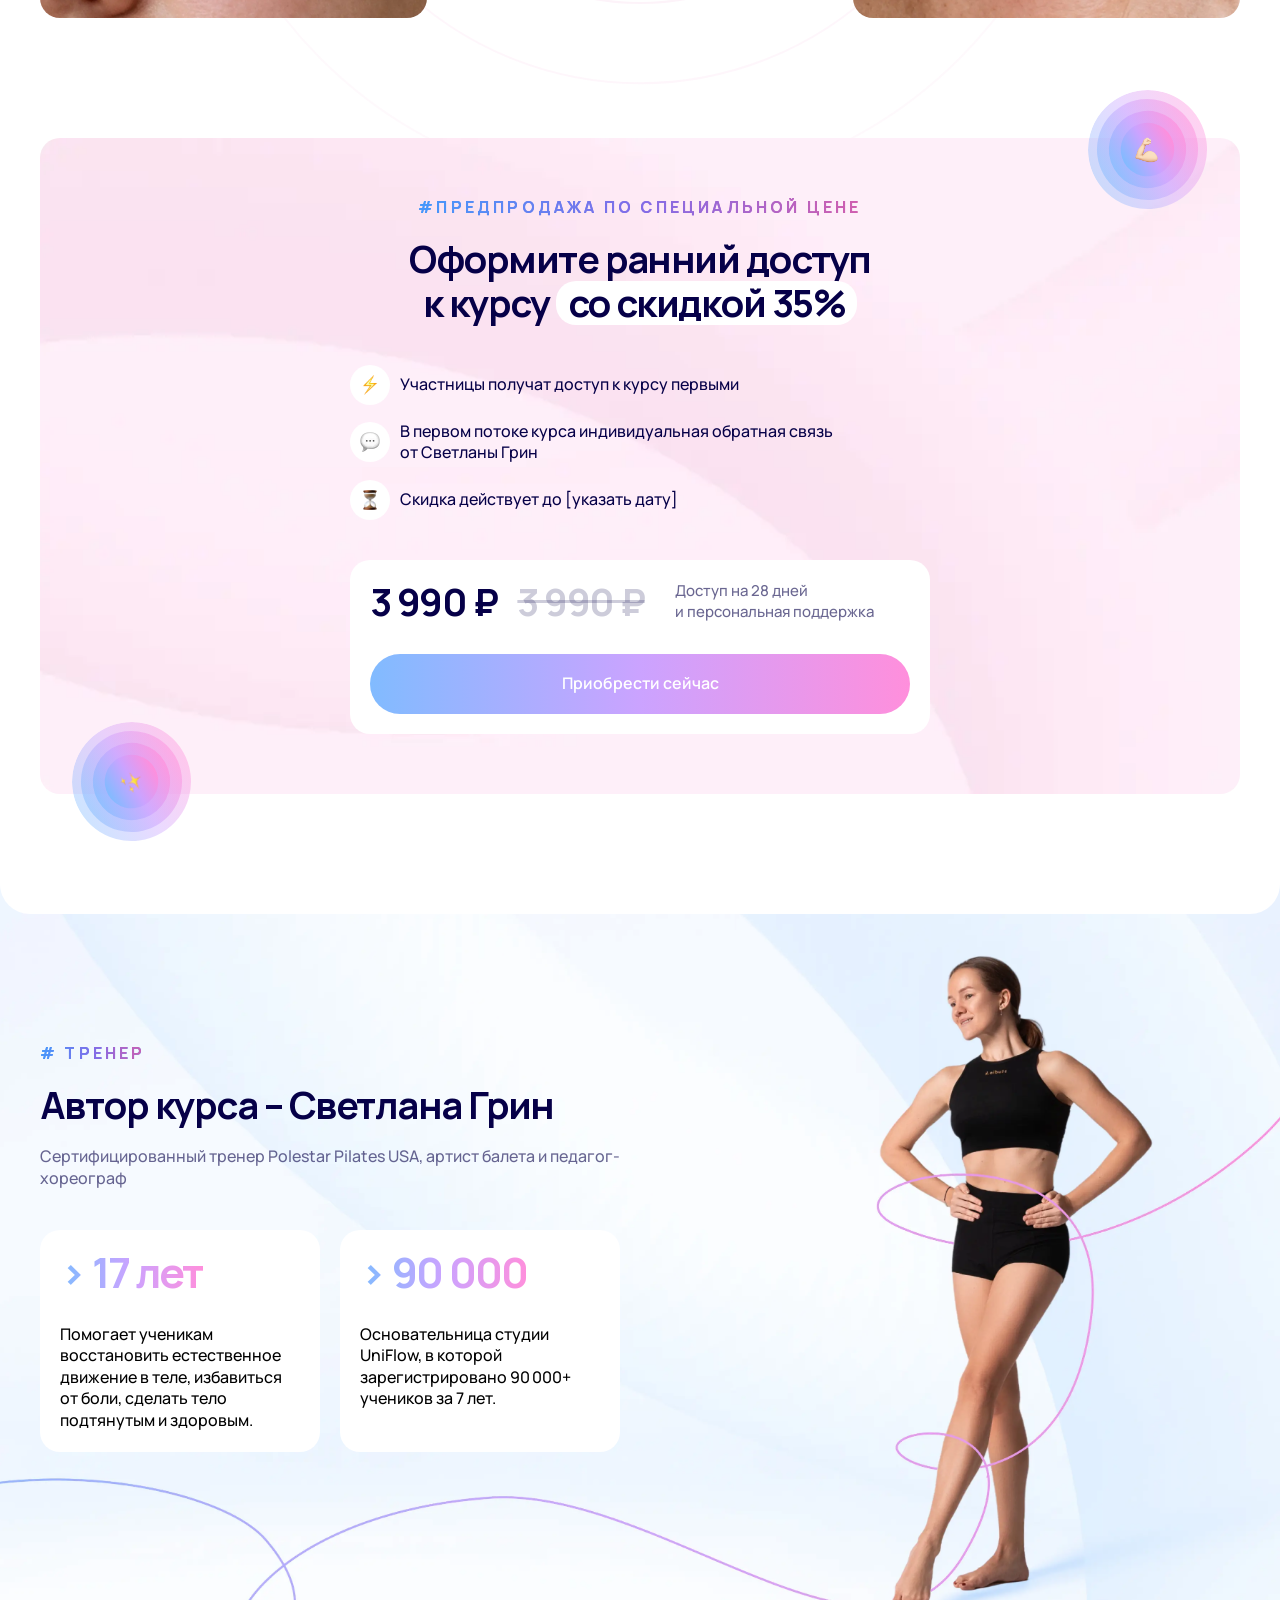
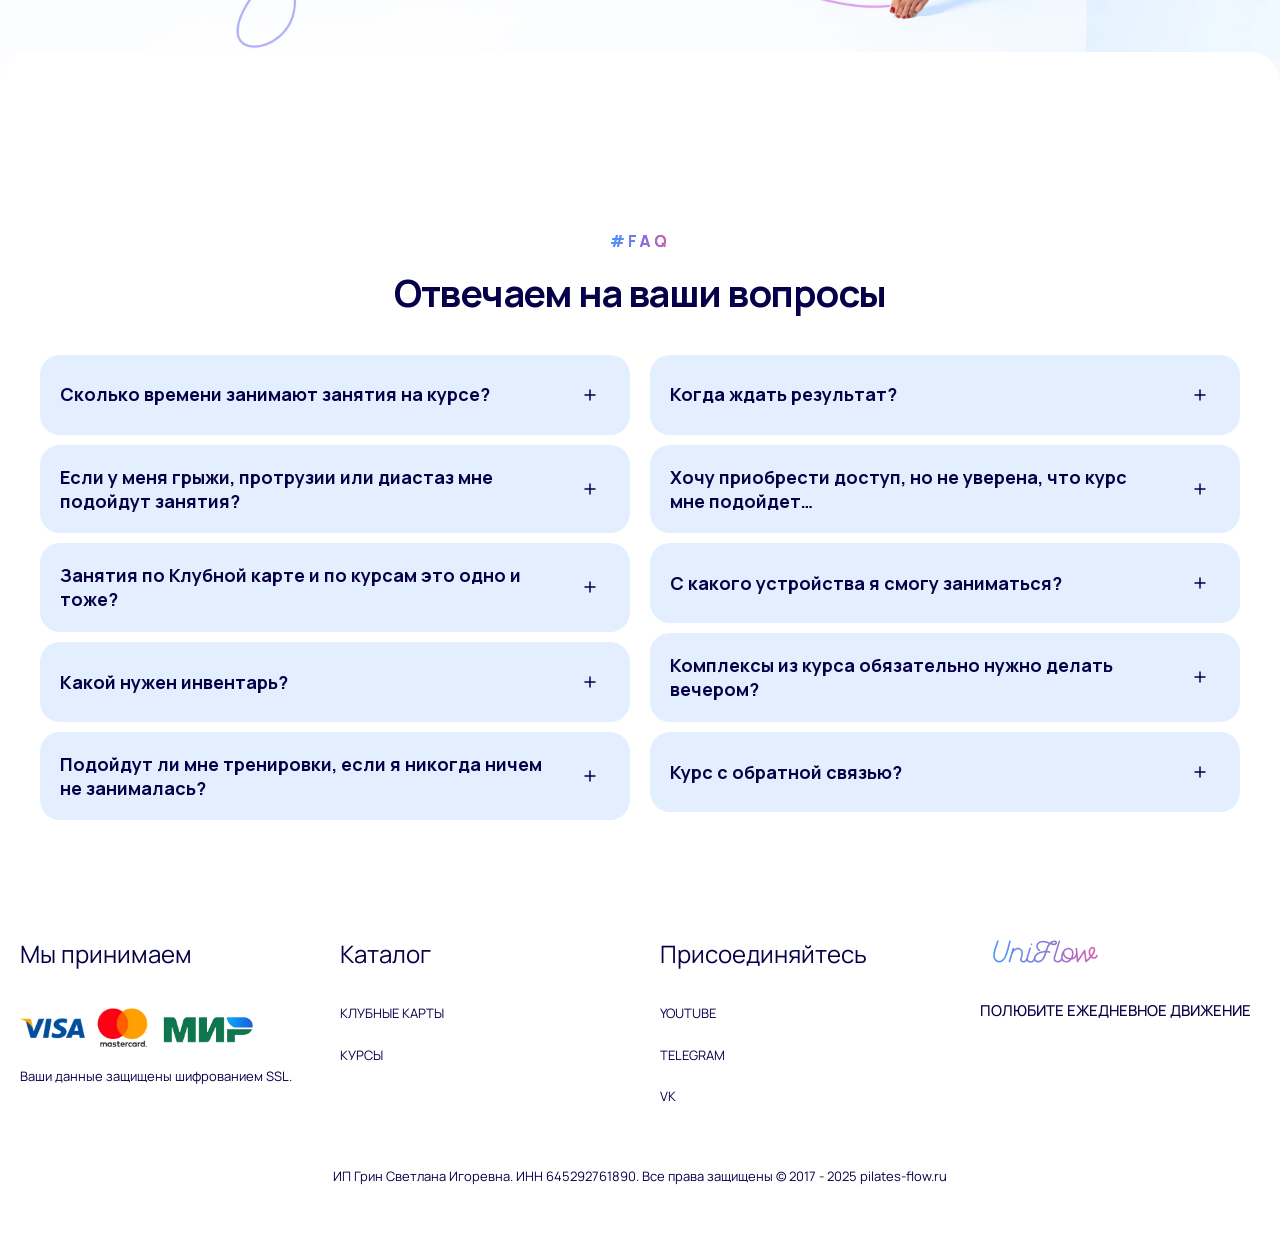
==== commit 3ff1cc0f: "Replace Pilates Flow with UniFlow in text, fix mobile hero padding" ====
--- a/course.html
+++ b/course.html
@@ -13,13 +13,13 @@
     <link rel="preload" href="fonts/Manrope-Medium.woff2" as="font" crossorigin="anonymous">
     <link rel="preload" href="fonts/Manrope-SemiBold.woff2" as="font" crossorigin="anonymous">
     <link rel="preload" href="fonts/Manrope-Regular.woff2" as="font" crossorigin="anonymous">
-    <link rel="stylesheet" href="styles/style.css?v=1.0.6">
+    <link rel="stylesheet" href="styles/style.css?v=1.0.7">
   </head>
   <body>
     <div class="hero-section">
       <div class="hero-section__container">
         <div class="hero-section__logo-container">
-          <div class="logo-block"> <img src="img/logo.svg?v=1.0.6" alt="Pilatesflow" width="88" height="16"></div>
+          <div class="logo-block"> <img src="img/logo.svg?v=1.0.7" alt="Pilatesflow" width="88" height="16"></div>
         </div>
         <div class="hero-section__header-block">
           <div class="hero-section__main-header-block">
@@ -33,7 +33,7 @@
                   <div class="feature-item">
                     <div class="feature-item__icon">
                           <svg aria-hidden="true" width="20" height="20">
-                            <use xlink:href="img/sprite/sprite.svg?v=1.0.6#star"></use>
+                            <use xlink:href="img/sprite/sprite.svg?v=1.0.7#star"></use>
                           </svg>
                     </div>
                     <div class="feature-item__info">
@@ -44,7 +44,7 @@
                   <div class="feature-item">
                     <div class="feature-item__icon">
                           <svg aria-hidden="true" width="20" height="20">
-                            <use xlink:href="img/sprite/sprite.svg?v=1.0.6#settings"></use>
+                            <use xlink:href="img/sprite/sprite.svg?v=1.0.7#settings"></use>
                           </svg>
                     </div>
                     <div class="feature-item__info">
@@ -55,7 +55,7 @@
                   <div class="feature-item feature-item--horizontal-mobile feature-item--full-mobile">
                     <div class="feature-item__icon">
                           <svg aria-hidden="true" width="20" height="20">
-                            <use xlink:href="img/sprite/sprite.svg?v=1.0.6#calendar"></use>
+                            <use xlink:href="img/sprite/sprite.svg?v=1.0.7#calendar"></use>
                           </svg>
                     </div>
                     <div class="feature-item__info">
@@ -97,7 +97,7 @@
                 <div class="background-card__content">
                   <div class="background-card__icon">
                         <svg aria-hidden="true" width="20" height="20">
-                          <use xlink:href="img/sprite/sprite.svg?v=1.0.6#info-circle"></use>
+                          <use xlink:href="img/sprite/sprite.svg?v=1.0.7#info-circle"></use>
                         </svg>
                   </div>
                   <p class="background-card__title">Вы чувствуете дискомфорт в шее, плечах, пояснице</p>
@@ -107,7 +107,7 @@
                 <div class="background-card__content">
                   <div class="background-card__icon">
                         <svg aria-hidden="true" width="20" height="20">
-                          <use xlink:href="img/sprite/sprite.svg?v=1.0.6#info-circle"></use>
+                          <use xlink:href="img/sprite/sprite.svg?v=1.0.7#info-circle"></use>
                         </svg>
                   </div>
                   <p class="background-card__title">Ложитесь спать уставшей и без сил, но все равно не высыпаетесь</p>
@@ -117,7 +117,7 @@
                 <div class="background-card__content">
                   <div class="background-card__icon">
                         <svg aria-hidden="true" width="20" height="20">
-                          <use xlink:href="img/sprite/sprite.svg?v=1.0.6#info-circle"></use>
+                          <use xlink:href="img/sprite/sprite.svg?v=1.0.7#info-circle"></use>
                         </svg>
                   </div>
                   <p class="background-card__title">Лёгкая нагрузка для пресса, ягодиц и рук даётся с трудом</p>
@@ -127,7 +127,7 @@
                 <div class="background-card__content">
                   <div class="background-card__icon">
                         <svg aria-hidden="true" width="20" height="20">
-                          <use xlink:href="img/sprite/sprite.svg?v=1.0.6#info-circle"></use>
+                          <use xlink:href="img/sprite/sprite.svg?v=1.0.7#info-circle"></use>
                         </svg>
                   </div>
                   <p class="background-card__title">Хотите вернуть энергию, чтобы достигать своих целей</p>
@@ -140,7 +140,7 @@
                   <div class="promo-card__header">
                     <div class="promo-card__icon">
                           <svg aria-hidden="true" width="20" height="20">
-                            <use xlink:href="img/sprite/sprite.svg?v=1.0.6#message-notification"></use>
+                            <use xlink:href="img/sprite/sprite.svg?v=1.0.7#message-notification"></use>
                           </svg>
                     </div>
                     <div class="promo-card__title">Если вам это знакомо — курс поможет телу отпустить напряжение и вернуть свободу</div>
@@ -196,7 +196,7 @@
                               <div class="highlight">
                                 <div class="highlight__icon"> 
                                       <svg aria-hidden="true" width="20" height="20">
-                                        <use xlink:href="img/sprite/sprite.svg?v=1.0.6#settings"></use>
+                                        <use xlink:href="img/sprite/sprite.svg?v=1.0.7#settings"></use>
                                       </svg>
                                 </div>
                                 <div class="highlight__text">Результат: тело перестаёт быть источником боли и становится уютным домом, в котором приятно находиться.</div>
@@ -239,7 +239,7 @@
                               <div class="highlight">
                                 <div class="highlight__icon"> 
                                       <svg aria-hidden="true" width="20" height="20">
-                                        <use xlink:href="img/sprite/sprite.svg?v=1.0.6#settings"></use>
+                                        <use xlink:href="img/sprite/sprite.svg?v=1.0.7#settings"></use>
                                       </svg>
                                 </div>
                                 <div class="highlight__text">Результат: сон становится глубоким, тело действительно восстанавливается за ночь, а утро начинается с энергии.</div>
@@ -282,7 +282,7 @@
                               <div class="highlight">
                                 <div class="highlight__icon"> 
                                       <svg aria-hidden="true" width="20" height="20">
-                                        <use xlink:href="img/sprite/sprite.svg?v=1.0.6#settings"></use>
+                                        <use xlink:href="img/sprite/sprite.svg?v=1.0.7#settings"></use>
                                       </svg>
                                 </div>
                                 <div class="highlight__text">Результат: лицо выглядит свежим и отдохнувшим без отеков, а вы становитесь более счастливой от того, что нравитесь себе.</div>
@@ -325,7 +325,7 @@
                               <div class="highlight">
                                 <div class="highlight__icon"> 
                                       <svg aria-hidden="true" width="20" height="20">
-                                        <use xlink:href="img/sprite/sprite.svg?v=1.0.6#settings"></use>
+                                        <use xlink:href="img/sprite/sprite.svg?v=1.0.7#settings"></use>
                                       </svg>
                                 </div>
                                 <div class="highlight__text">Результат: приходит спокойствие, снижается тревожность, появляется ощущение устойчивости и внутреннего равновесия.</div>
@@ -368,7 +368,7 @@
                               <div class="highlight">
                                 <div class="highlight__icon"> 
                                       <svg aria-hidden="true" width="20" height="20">
-                                        <use xlink:href="img/sprite/sprite.svg?v=1.0.6#settings"></use>
+                                        <use xlink:href="img/sprite/sprite.svg?v=1.0.7#settings"></use>
                                       </svg>
                                 </div>
                                 <div class="highlight__text">Результат: появляются силы и желание заниматься собой, создавать подтянутое, упругое тело с удовольствием.</div>
@@ -532,7 +532,7 @@
                         <div class="feature-card__item">
                           <div class="feature-card__item-icon">
                                   <svg aria-hidden="true" width="24" height="24">
-                                    <use xlink:href="img/sprite/sprite.svg?v=1.0.6#bone"></use>
+                                    <use xlink:href="img/sprite/sprite.svg?v=1.0.7#bone"></use>
                                   </svg>
                           </div>
                           <div class="feature-card__item-label">Улучшает подвижность суставов</div>
@@ -540,7 +540,7 @@
                         <div class="feature-card__item">
                           <div class="feature-card__item-icon">
                                   <svg aria-hidden="true" width="24" height="24">
-                                    <use xlink:href="img/sprite/sprite.svg?v=1.0.6#stress"></use>
+                                    <use xlink:href="img/sprite/sprite.svg?v=1.0.7#stress"></use>
                                   </svg>
                           </div>
                           <div class="feature-card__item-label">Снижает внутреннее напряжение</div>
@@ -548,7 +548,7 @@
                         <div class="feature-card__item">
                           <div class="feature-card__item-icon">
                                   <svg aria-hidden="true" width="24" height="24">
-                                    <use xlink:href="img/sprite/sprite.svg?v=1.0.6#sleep"></use>
+                                    <use xlink:href="img/sprite/sprite.svg?v=1.0.7#sleep"></use>
                                   </svg>
                           </div>
                           <div class="feature-card__item-label">Настраивает ваше тело на сон</div>
@@ -568,7 +568,7 @@
                         <div class="feature-card__item">
                           <div class="feature-card__item-icon">
                                   <svg aria-hidden="true" width="24" height="24">
-                                    <use xlink:href="img/sprite/sprite.svg?v=1.0.6#clamps"></use>
+                                    <use xlink:href="img/sprite/sprite.svg?v=1.0.7#clamps"></use>
                                   </svg>
                           </div>
                           <div class="feature-card__item-label">Освобождает мышцы от зажимов</div>
@@ -576,7 +576,7 @@
                         <div class="feature-card__item">
                           <div class="feature-card__item-icon">
                                   <svg aria-hidden="true" width="24" height="24">
-                                    <use xlink:href="img/sprite/sprite.svg?v=1.0.6#tissue"></use>
+                                    <use xlink:href="img/sprite/sprite.svg?v=1.0.7#tissue"></use>
                                   </svg>
                           </div>
                           <div class="feature-card__item-label">Улучшает циркуляцию и питание тканей</div>
@@ -584,7 +584,7 @@
                         <div class="feature-card__item">
                           <div class="feature-card__item-icon">
                                   <svg aria-hidden="true" width="24" height="24">
-                                    <use xlink:href="img/sprite/sprite.svg?v=1.0.6#relax"></use>
+                                    <use xlink:href="img/sprite/sprite.svg?v=1.0.7#relax"></use>
                                   </svg>
                           </div>
                           <div class="feature-card__item-label">Даёт ощущение лёгкости и комфорта</div>
@@ -599,7 +599,7 @@
                       <div class="promo-card__header">
                         <div class="promo-card__icon">
                                 <svg aria-hidden="true" width="20" height="20">
-                                  <use xlink:href="img/sprite/sprite.svg?v=1.0.6#message-notification"></use>
+                                  <use xlink:href="img/sprite/sprite.svg?v=1.0.7#message-notification"></use>
                                 </svg>
                         </div>
                         <div class="promo-card__title">Если вам это знакомо — курс поможет телу отпустить напряжение и вернуть свободу</div>
@@ -729,7 +729,7 @@
               </div>
               <div class="feature-item-data">
                 <div class="feature-item-data__title">&gt; 90 000</div>
-                <div class="feature-item-data__text">Основательница студии Pilates Flow, в которой зарегистрировано 90 000+ учеников за 7 лет.</div>
+                <div class="feature-item-data__text">Основательница студии UniFlow, в которой зарегистрировано 90 000+ учеников за 7 лет.</div>
               </div>
         </div>
       </div>
@@ -753,7 +753,7 @@
                     <div class="faq-list__item-title">Сколько времени занимают занятия на курсе?</div>
                     <div class="faq-list__item-close">
                                   <svg aria-hidden="true" width="20" height="20">
-                                    <use xlink:href="img/sprite/sprite.svg?v=1.0.6#plus"></use>
+                                    <use xlink:href="img/sprite/sprite.svg?v=1.0.7#plus"></use>
                                   </svg>
                     </div>
                   </div>
@@ -766,7 +766,7 @@
                     <div class="faq-list__item-title">Если у меня грыжи, протрузии или диастаз мне подойдут занятия?</div>
                     <div class="faq-list__item-close">
                                   <svg aria-hidden="true" width="20" height="20">
-                                    <use xlink:href="img/sprite/sprite.svg?v=1.0.6#plus"></use>
+                                    <use xlink:href="img/sprite/sprite.svg?v=1.0.7#plus"></use>
                                   </svg>
                     </div>
                   </div>
@@ -779,7 +779,7 @@
                     <div class="faq-list__item-title">Занятия по Клубной карте и по курсам это одно и тоже?</div>
                     <div class="faq-list__item-close">
                                   <svg aria-hidden="true" width="20" height="20">
-                                    <use xlink:href="img/sprite/sprite.svg?v=1.0.6#plus"></use>
+                                    <use xlink:href="img/sprite/sprite.svg?v=1.0.7#plus"></use>
                                   </svg>
                     </div>
                   </div>
@@ -792,7 +792,7 @@
                     <div class="faq-list__item-title">Какой нужен инвентарь?</div>
                     <div class="faq-list__item-close">
                                   <svg aria-hidden="true" width="20" height="20">
-                                    <use xlink:href="img/sprite/sprite.svg?v=1.0.6#plus"></use>
+                                    <use xlink:href="img/sprite/sprite.svg?v=1.0.7#plus"></use>
                                   </svg>
                     </div>
                   </div>
@@ -805,7 +805,7 @@
                     <div class="faq-list__item-title">Подойдут ли мне тренировки, если я никогда ничем не занималась?</div>
                     <div class="faq-list__item-close">
                                   <svg aria-hidden="true" width="20" height="20">
-                                    <use xlink:href="img/sprite/sprite.svg?v=1.0.6#plus"></use>
+                                    <use xlink:href="img/sprite/sprite.svg?v=1.0.7#plus"></use>
                                   </svg>
                     </div>
                   </div>
@@ -820,7 +820,7 @@
                     <div class="faq-list__item-title">Когда ждать результат?</div>
                     <div class="faq-list__item-close">
                                   <svg aria-hidden="true" width="20" height="20">
-                                    <use xlink:href="img/sprite/sprite.svg?v=1.0.6#plus"></use>
+                                    <use xlink:href="img/sprite/sprite.svg?v=1.0.7#plus"></use>
                                   </svg>
                     </div>
                   </div>
@@ -833,7 +833,7 @@
                     <div class="faq-list__item-title">Хочу приобрести доступ, но не уверена, что курс мне подойдет…</div>
                     <div class="faq-list__item-close">
                                   <svg aria-hidden="true" width="20" height="20">
-                                    <use xlink:href="img/sprite/sprite.svg?v=1.0.6#plus"></use>
+                                    <use xlink:href="img/sprite/sprite.svg?v=1.0.7#plus"></use>
                                   </svg>
                     </div>
                   </div>
@@ -846,7 +846,7 @@
                     <div class="faq-list__item-title">С какого устройства я смогу заниматься?</div>
                     <div class="faq-list__item-close">
                                   <svg aria-hidden="true" width="20" height="20">
-                                    <use xlink:href="img/sprite/sprite.svg?v=1.0.6#plus"></use>
+                                    <use xlink:href="img/sprite/sprite.svg?v=1.0.7#plus"></use>
                                   </svg>
                     </div>
                   </div>
@@ -859,7 +859,7 @@
                     <div class="faq-list__item-title">Комплексы из курса обязательно нужно делать вечером?</div>
                     <div class="faq-list__item-close">
                                   <svg aria-hidden="true" width="20" height="20">
-                                    <use xlink:href="img/sprite/sprite.svg?v=1.0.6#plus"></use>
+                                    <use xlink:href="img/sprite/sprite.svg?v=1.0.7#plus"></use>
                                   </svg>
                     </div>
                   </div>
@@ -872,7 +872,7 @@
                     <div class="faq-list__item-title">Курс с обратной связью?</div>
                     <div class="faq-list__item-close">
                                   <svg aria-hidden="true" width="20" height="20">
-                                    <use xlink:href="img/sprite/sprite.svg?v=1.0.6#plus"></use>
+                                    <use xlink:href="img/sprite/sprite.svg?v=1.0.7#plus"></use>
                                   </svg>
                     </div>
                   </div>
@@ -902,7 +902,7 @@
               <div class="footer__links-list"><a class="footer__link" href="https://www.youtube.com/channel/UCsxPKmL9Rd-7I2oeHuqXxwg">Youtube</a><a class="footer__link" href="https://t.me/+M65wy_23IsExNzEy">Telegram</a><a class="footer__link" href="https://vk.com/pilates_flow">VK</a></div>
             </div>
             <div class="footer__social">
-              <div class="footer__logo"> <img src="img/logo-2.svg?v=1.0.6" alt="PilatesFlow" width="131" height="23"></div>
+              <div class="footer__logo"> <img src="img/logo-2.svg?v=1.0.7" alt="UniFlow" width="131" height="23"></div>
               <div class="footer__text-promo">Полюбите ежедневное движение</div>
             </div>
           </div>
@@ -910,6 +910,6 @@
         </div>
       </div>
     </div>
-    <script src="js/main.js?v=1.0.6" defer></script>
+    <script src="js/main.js?v=1.0.7" defer></script>
   </body>
 </html>
--- a/styles/style.css
+++ b/styles/style.css
@@ -1 +1 @@
-p+p{margin-top:16px}@font-face{font-family:Manrope;src:url(../fonts/Manrope-Regular.woff2) format("woff2");font-weight:400;font-style:normal;font-display:swap}@font-face{font-family:Manrope;src:url(../fonts/Manrope-Medium.woff2) format("woff2");font-weight:500;font-style:normal;font-display:swap}@font-face{font-family:Manrope;src:url(../fonts/Manrope-SemiBold.woff2) format("woff2");font-weight:600;font-style:normal;font-display:swap}@font-face{font-family:Manrope;src:url(../fonts/Manrope-Bold.woff2) format("woff2");font-weight:700;font-style:normal;font-display:swap}.button{display:-webkit-box;display:-ms-flexbox;display:flex;-webkit-box-align:center;-ms-flex-align:center;align-items:center;-webkit-box-pack:center;-ms-flex-pack:center;justify-content:center;height:32px;-webkit-user-select:none;-moz-user-select:none;-ms-user-select:none;user-select:none;position:relative;display:flex;justify-content:center;align-items:center;border:none;border-radius:100px;font:600 15px/135% Manrope,sans-serif;color:#060048;cursor:pointer;-webkit-box-sizing:border-box;box-sizing:border-box;text-decoration:none;-webkit-tap-highlight-color:transparent}.button--main{background:-webkit-gradient(linear,left top,right top,from(#81bbff),color-stop(#cba3ff),to(#ff8fdc));background:linear-gradient(to right,#81bbff,#cba3ff,#ff8fdc);color:#fff}.button--main:hover{background:-webkit-gradient(linear,left top,right top,from(#4598fb),color-stop(#826ce7),to(#d15eae));background:linear-gradient(to right,#4598fb,#826ce7,#d15eae)}.button--main:active{background:-webkit-gradient(linear,left top,right top,from(#3d89e6),color-stop(#7059d3),to(#be4d9d));background:linear-gradient(to right,#3d89e6,#7059d3,#be4d9d)}.button--tertiary{background-color:#fff;color:#060048}.button--tertiary:hover{color:#fff;background:-webkit-gradient(linear,left top,right top,from(#4598fb),color-stop(#826ce7),to(#d15eae));background:linear-gradient(to right,#4598fb,#826ce7,#d15eae)}.button--l{padding:30px 28px;height:60px}.button--m{padding:20px;height:50px}.button--s{padding:0 20px;height:40px}.button--full-width{width:100%}.logo-block{background-color:#fff;border-radius:100px;display:-webkit-box;display:-ms-flexbox;display:flex;-webkit-box-pack:center;-ms-flex-pack:center;justify-content:center;-webkit-box-align:center;-ms-flex-align:center;align-items:center;-webkit-box-sizing:border-box;box-sizing:border-box;-webkit-box-flex:0;-ms-flex-positive:0;flex-grow:0;padding:12px 16px}.tag{font:700 13px/120% Manrope,sans-serif;color:#060048;text-transform:uppercase;background:-webkit-gradient(linear,left top,right top,from(#4598fb),color-stop(#826ce7),to(#d15eae));background:linear-gradient(to right,#4598fb,#826ce7,#d15eae);background-clip:text;-webkit-background-clip:text;-webkit-text-fill-color:transparent;display:-webkit-inline-box;display:-ms-inline-flexbox;display:inline-flex;letter-spacing:.2em}.background-card{padding:50px;border-radius:20px;background-color:rgba(6,0,72,.2);min-height:280px;-webkit-box-sizing:border-box;box-sizing:border-box;display:-webkit-box;display:-ms-flexbox;display:flex;background-size:cover;background-repeat:no-repeat;background-position:center}.background-card__icon svg{fill:#060048;width:20px;height:20px}.background-card__content{padding:20px;border-radius:20px;background-color:#fff;width:100%;display:-webkit-box;display:-ms-flexbox;display:flex;-webkit-box-orient:vertical;-webkit-box-direction:normal;-ms-flex-direction:column;flex-direction:column;-webkit-box-pack:justify;-ms-flex-pack:justify;justify-content:space-between}.background-card__title{color:#060048}.price-card{background-color:#fff;border-radius:20px;padding:20px;display:-webkit-box;display:-ms-flexbox;display:flex;-webkit-box-orient:vertical;-webkit-box-direction:normal;-ms-flex-direction:column;flex-direction:column;row-gap:20px}.price-card__body{display:-webkit-box;display:-ms-flexbox;display:flex;-webkit-box-orient:vertical;-webkit-box-direction:normal;-ms-flex-direction:column;flex-direction:column;row-gap:16px}.price-card__price-block{display:-webkit-box;display:-ms-flexbox;display:flex;-webkit-column-gap:20px;-moz-column-gap:20px;column-gap:20px;-ms-flex-wrap:nowrap;flex-wrap:nowrap;white-space:nowrap}.price-card__price{font:700 28px/115% Manrope,sans-serif;color:#060048;letter-spacing:-.04em}.price-card__price--old{color:rgba(6,0,72,.2);text-decoration:line-through}.price-card__description{font:500 15px/135% Manrope,sans-serif;color:rgba(6,0,72,.6);max-width:220px}.promo-card{display:-webkit-box;display:-ms-flexbox;display:flex;padding:1px;-webkit-box-orient:vertical;-webkit-box-direction:normal;-ms-flex-direction:column;flex-direction:column;-webkit-box-pack:center;-ms-flex-pack:center;justify-content:center;-webkit-box-align:start;-ms-flex-align:start;align-items:flex-start;-ms-flex-item-align:stretch;align-self:stretch;border-radius:20px;background:-webkit-gradient(linear,left top,right top,from(#81bbff),color-stop(#cba3ff),to(#ff8fdc));background:linear-gradient(to right,#81bbff,#cba3ff,#ff8fdc)}.promo-card__inner{display:-webkit-box;display:-ms-flexbox;display:flex;padding:20px;-webkit-box-orient:vertical;-webkit-box-direction:normal;-ms-flex-direction:column;flex-direction:column;-webkit-box-pack:center;-ms-flex-pack:center;justify-content:center;-webkit-box-align:start;-ms-flex-align:start;align-items:flex-start;gap:20px;-ms-flex-item-align:stretch;align-self:stretch;border-radius:20px;background-color:#fff}.promo-card__header{display:-webkit-box;display:-ms-flexbox;display:flex;-webkit-box-orient:vertical;-webkit-box-direction:normal;-ms-flex-direction:column;flex-direction:column;gap:16px}.promo-card__icon{width:40px;height:40px;border-radius:100px;background-color:#93c2ff;display:-webkit-box;display:-ms-flexbox;display:flex;-webkit-box-pack:center;-ms-flex-pack:center;justify-content:center;-webkit-box-align:center;-ms-flex-align:center;align-items:center;-ms-flex-negative:0;flex-shrink:0}.promo-card__icon svg{fill:#fff;width:20px;height:20px}.promo-card__title{font:700 15px/135% Manrope,sans-serif;color:#060048}.promo-card__button{width:100%}.feature-card{background-color:rgba(6,0,72,.2);padding:20px;border-radius:20px}.feature-card__container{border-radius:20px;background-color:#fff;padding:20px}.feature-card__header{border-bottom:1px solid rgba(98,129,170,.1019607843);padding-bottom:20px;margin-bottom:20px}.feature-card__counter{display:-webkit-box;display:-ms-flexbox;display:flex;font:500 15px/135% Manrope,sans-serif;color:rgba(6,0,72,.6);margin-bottom:30px}.feature-card__counter-current{color:#060048}.feature-card__title{font:700 18px/120% Manrope,sans-serif;color:#060048;letter-spacing:-.04em}.feature-card__body{display:-webkit-box;display:-ms-flexbox;display:flex;-webkit-box-orient:vertical;-webkit-box-direction:normal;-ms-flex-direction:column;flex-direction:column;row-gap:20px}.feature-card__item{display:-webkit-box;display:-ms-flexbox;display:flex;gap:16px;-webkit-box-align:center;-ms-flex-align:center;align-items:center;font:500 15px/135% Manrope,sans-serif;color:#060048}.feature-card__item-icon{-ms-flex-negative:0;flex-shrink:0;width:40px;height:40px;background-color:#e3efff;border-radius:100px;display:-webkit-box;display:-ms-flexbox;display:flex;-webkit-box-align:center;-ms-flex-align:center;align-items:center;-webkit-box-pack:center;-ms-flex-pack:center;justify-content:center}.feature-card__item-icon svg{width:24px;height:24px;fill:#060048}.feature-card--pink{background:url(../img/bg/work-card-bg-pink-m.webp) 0 0/cover no-repeat,0 0/cover no-repeat #ffeff9}.feature-card--pink .feature-card__item-icon{background-color:#ffeff9}.feature-card--pink .feature-card__item-icon svg{fill:#c483ad}.feature-card--blue{background:url(../img/bg/work-card-bg-blue-m.webp) 0 0/cover no-repeat,0 0/cover no-repeat #cee5ff}.feature-card--blue .feature-card__item-icon{background-color:#f1f7fc}.feature-card--blue .feature-card__item-icon svg{fill:#6281aa}.focus-card{padding:50px;border-radius:20px;background-color:rgba(6,0,72,.2);min-height:280px;-webkit-box-sizing:border-box;box-sizing:border-box;display:-webkit-box;display:-ms-flexbox;display:flex;background-size:cover;background-repeat:no-repeat;background-position:center;color:#fff;min-height:380px}.focus-card__content{padding:20px;border-radius:20px;border:1px solid rgba(255,255,255,.3019607843);background-color:transparent;width:100%;display:-webkit-box;display:-ms-flexbox;display:flex;-webkit-box-orient:vertical;-webkit-box-direction:normal;-ms-flex-direction:column;flex-direction:column;-webkit-box-pack:justify;-ms-flex-pack:justify;justify-content:space-between;-webkit-transition:.2s ease-in;transition:.2s ease-in}.focus-card__title{font:700 18px/120% Manrope,sans-serif;letter-spacing:-.04em;color:#fff;-webkit-transition:.2s ease-in;transition:.2s ease-in;margin-bottom:20px}.focus-card__description{font:500 15px/135% Manrope,sans-serif;color:#fff;-webkit-transition:.3s ease-in;transition:.3s ease-in;text-overflow:ellipsis;display:-webkit-box;-webkit-line-clamp:2;-webkit-box-orient:vertical;overflow:hidden;max-height:3em;position:relative}.focus-card__dropdown-button{margin-top:20px}.focus-card--hidden-mobile .focus-card__description{display:none}.focus-card.active .focus-card__content{background-color:#fff;overflow:hidden}.focus-card.active .focus-card__title{color:#060048}.focus-card.active .focus-card__description{color:#060048;-webkit-line-clamp:unset;max-height:500px;overflow:visible;-webkit-transition:.3s ease-in;transition:.3s ease-in}.feature-item{color:#6281aa;background-color:#fff;border-radius:20px;padding:20px;display:-webkit-box;display:-ms-flexbox;display:flex;-webkit-box-pack:justify;-ms-flex-pack:justify;justify-content:space-between;width:100%;-webkit-box-orient:vertical;-webkit-box-direction:normal;-ms-flex-direction:column;flex-direction:column;-webkit-box-sizing:border-box;box-sizing:border-box;min-height:176px}.feature-item__icon{width:20px;height:20px}.feature-item__icon svg{fill:#6281aa;width:20px;height:20px}.feature-item__info{display:-webkit-box;display:-ms-flexbox;display:flex;-webkit-box-orient:vertical;-webkit-box-direction:normal;-ms-flex-direction:column;flex-direction:column;row-gap:10px}.feature-item__subtitle{color:rgba(98,129,170,.4)}.feature-item__title{font:700 20px/120% Manrope,sans-serif;letter-spacing:-.02em}.result-block{position:relative}.result-block__title{font:700 24px/115% Manrope,sans-serif;color:#060048;letter-spacing:-.04em;background:-webkit-gradient(linear,left top,right top,from(#4598fb),color-stop(#826ce7),to(#d15eae));background:linear-gradient(to right,#4598fb,#826ce7,#d15eae);background-clip:text;-webkit-background-clip:text;-webkit-text-fill-color:transparent}.result-block__text-block{display:-webkit-box;display:-ms-flexbox;display:flex;-webkit-box-orient:vertical;-webkit-box-direction:normal;-ms-flex-direction:column;flex-direction:column;row-gap:20px}.result-block__description{font:500 15px/135% Manrope,sans-serif;color:#060048}.result-block__row{display:-webkit-box;display:-ms-flexbox;display:flex;-webkit-box-orient:vertical;-webkit-box-direction:normal;-ms-flex-direction:column;flex-direction:column;row-gap:30px}.result-block__text-container{padding-left:20px;padding-right:20px}.result-block__image{padding-right:20px;display:-webkit-box;display:-ms-flexbox;display:flex;-webkit-box-pack:center;-ms-flex-pack:center;justify-content:center;-webkit-box-align:center;-ms-flex-align:center;align-items:center;aspect-ratio:7/4;max-height:460px;width:100%;-webkit-box-sizing:border-box;box-sizing:border-box}.result-block__image picture{width:100%;height:100%}.result-block__image img{width:100%;height:100%;max-height:460px;-o-object-fit:cover;object-fit:cover;border-top-right-radius:20px;border-bottom-right-radius:20px;overflow:hidden}.result-block__highlight{margin-top:10px}.result-block--reverse .result-block__image{padding-left:20px;padding-right:0}.result-block--reverse .result-block__image img{border-radius:20px 0 0 20px}.highlight{display:-webkit-box;display:-ms-flexbox;display:flex;-webkit-box-orient:vertical;-webkit-box-direction:normal;-ms-flex-direction:column;flex-direction:column;gap:16px;padding:20px;border-radius:20px;background-color:#e3efff}.highlight__icon{width:40px;height:40px;display:-webkit-box;display:-ms-flexbox;display:flex;-webkit-box-pack:center;-ms-flex-pack:center;justify-content:center;-webkit-box-align:center;-ms-flex-align:center;align-items:center;background-color:#fff;border-radius:100px;-ms-flex-negative:0;flex-shrink:0}.highlight__icon svg{width:20px;height:20px}.highlight__text{font:700 15px/135% Manrope,sans-serif;color:#060048}.offer-block{background-color:#f3c3e2;padding:30px;border-radius:20px;background-size:cover;background-repeat:no-repeat;background-position:center;background-image:url(../img/bg/offer-block-mobile.webp);position:relative}.offer-block__container{max-width:580px;margin-left:auto;margin-right:auto}.offer-block__header-block{display:-webkit-box;display:-ms-flexbox;display:flex;-webkit-box-orient:vertical;-webkit-box-direction:normal;-ms-flex-direction:column;flex-direction:column;row-gap:20px;margin-bottom:30px}.offer-block__main-header-block{display:-webkit-box;display:-ms-flexbox;display:flex;-webkit-box-orient:vertical;-webkit-box-direction:normal;-ms-flex-direction:column;flex-direction:column;row-gap:20px;max-width:580px}.offer-block__subtitle{font:700 13px/120% Manrope,sans-serif;color:#060048;text-transform:uppercase;background:-webkit-gradient(linear,left top,right top,from(#4598fb),color-stop(#826ce7),to(#d15eae));background:linear-gradient(to right,#4598fb,#826ce7,#d15eae);background-clip:text;-webkit-background-clip:text;-webkit-text-fill-color:transparent;display:-webkit-inline-box;display:-ms-inline-flexbox;display:inline-flex;letter-spacing:.2em}.offer-block__title{font:700 24px/115% Manrope,sans-serif;color:#060048;letter-spacing:-.04em}.offer-block__title--highlight-light{display:inline-block;background-color:#fff;border-radius:20px;padding-left:12px;padding-right:12px}.offer-block__features-list{list-style:none;margin:0;padding:0;display:-webkit-box;display:-ms-flexbox;display:flex;-webkit-box-orient:vertical;-webkit-box-direction:normal;-ms-flex-direction:column;flex-direction:column;gap:16px}.offer-block__features-list-item{display:-webkit-box;display:-ms-flexbox;display:flex;gap:10px;-webkit-box-align:center;-ms-flex-align:center;align-items:center}.offer-block__features-list-item p{font:500 15px/135% Manrope,sans-serif;color:#060048}.offer-block__features-list-icon{width:40px;height:40px;border-radius:100px;background-color:#fff;-ms-flex-negative:0;flex-shrink:0;display:-webkit-box;display:-ms-flexbox;display:flex;-webkit-box-pack:center;-ms-flex-pack:center;justify-content:center;-webkit-box-align:center;-ms-flex-align:center;align-items:center}.offer-block__features-list-icon img{width:20px;height:20px}.offer-block__price-card{margin-top:30px}.offer-block .price-card__price{font:700 28px/115% Manrope,sans-serif;letter-spacing:-.04em}.offer-block__decor-item{width:120px;height:120px;display:-webkit-box;display:-ms-flexbox;display:flex;-webkit-box-pack:center;-ms-flex-pack:center;justify-content:center;-webkit-box-align:center;-ms-flex-align:center;align-items:center;background-image:url(../img/icon/bg.svg);background-repeat:no-repeat;background-position:center;background-size:cover;border-radius:100px;position:relative;display:flex;justify-content:center;align-items:center}.offer-block__decor-item::after{width:30px;height:30px;content:"";background-size:cover;background-position:center}.offer-block__decor-item--top{position:absolute;top:-64px;right:-54px}.offer-block__decor-item--top::after{background-image:url(../img/icon/muscle.png)}.offer-block__decor-item--bottom{display:none;position:absolute}.offer-block__decor-item--bottom::after{background-image:url(../img/icon/stars.png)}.faq-list{display:-webkit-box;display:-ms-flexbox;display:flex;-webkit-box-orient:vertical;-webkit-box-direction:normal;-ms-flex-direction:column;flex-direction:column;row-gap:16px}.faq-list__col{display:-webkit-box;display:-ms-flexbox;display:flex;-webkit-box-orient:vertical;-webkit-box-direction:normal;-ms-flex-direction:column;flex-direction:column;gap:10px}.faq-list__item{border-radius:20px;background-color:#e3efff}.faq-list__item.active .faq-list__item-body{display:block}.faq-list__item.active .faq-list__item-close{background-color:#fff}.faq-list__item.active .faq-list__item-close svg{-webkit-transform:rotate(-45deg);transform:rotate(-45deg)}.faq-list__item-close{width:40px;height:40px;display:-webkit-box;display:-ms-flexbox;display:flex;-webkit-box-pack:center;-ms-flex-pack:center;justify-content:center;-webkit-box-align:center;-ms-flex-align:center;align-items:center;-ms-flex-negative:0;flex-shrink:0;background-color:transparent;-webkit-transition:background-color .2s;transition:background-color .2s;border-radius:10px}.faq-list__item-close svg{width:20px;height:20px;fill:#060048;-webkit-transition:-webkit-transform .2s;transition:transform .2s;transition:transform .2s,-webkit-transform .2s}.faq-list__item-header{display:-webkit-box;display:-ms-flexbox;display:flex;gap:20px;padding:20px;-webkit-box-align:center;-ms-flex-align:center;align-items:center;-webkit-box-pack:justify;-ms-flex-pack:justify;justify-content:space-between;cursor:pointer}.faq-list__item-header:hover .faq-list__item-close{background-color:#fff}.faq-list__item-title{font:700 15px/135% Manrope,sans-serif;color:#060048}.faq-list__item-body{padding:0 50px 20px 20px;display:none;font:500 15px/135% Manrope,sans-serif;color:#060048}.format-card{background-color:#fff;border-radius:20px;min-height:220px;display:-webkit-box;display:-ms-flexbox;display:flex;-webkit-box-orient:vertical;-webkit-box-direction:normal;-ms-flex-direction:column;flex-direction:column;-webkit-box-pack:end;-ms-flex-pack:end;justify-content:flex-end;position:relative;overflow:hidden}.format-card::after{position:absolute;left:0;top:0;right:0;bottom:0;content:"";background:-webkit-gradient(linear,left top,left bottom,color-stop(41.45%,rgba(255,255,255,0)),color-stop(63.36%,rgba(255,255,255,.87)),color-stop(74.49%,#fff));background:linear-gradient(180deg,rgba(255,255,255,0) 41.45%,rgba(255,255,255,.87) 63.36%,#fff 74.49%)}.format-card__header{padding:20px;position:relative;z-index:1}.format-card__title{font:700 18px/120% Manrope,sans-serif;letter-spacing:-.04em;color:#6281aa}.format-card__image{position:absolute;top:0;right:0;bottom:0;left:0}.format-card__image img{width:100%;height:100%;-o-object-fit:cover;object-fit:cover}.format-card--inverse{-webkit-box-pack:start;-ms-flex-pack:start;justify-content:flex-start}.format-card--inverse::after{background:-webkit-gradient(linear,left top,left bottom,color-stop(25.51%,#fff),color-stop(36.64%,rgba(255,255,255,.87)),color-stop(58.55%,rgba(255,255,255,0)));background:linear-gradient(180deg,#fff 25.51%,rgba(255,255,255,.87) 36.64%,rgba(255,255,255,0) 58.55%)}.feature-item-data{background-color:#fff;padding:20px;border-radius:20px}.feature-item-data__title{font:700 28px/115% Manrope,sans-serif;color:#060048;letter-spacing:-.04em;margin-bottom:30px;background:-webkit-gradient(linear,left top,right top,from(#81bbff),color-stop(#cba3ff),to(#ff8fdc));background:linear-gradient(to right,#81bbff,#cba3ff,#ff8fdc);background-clip:text;-webkit-background-clip:text;-webkit-text-fill-color:transparent;display:-webkit-inline-box;display:-ms-inline-flexbox;display:inline-flex}.feature-item-data__text{font:500 15px/135% Manrope,sans-serif;color:#000}.main-menu{background-color:#fff;padding:8px 8px 8px 20px;border-radius:100px;height:56px;-webkit-box-sizing:border-box;box-sizing:border-box;display:-webkit-box;display:-ms-flexbox;display:flex;-webkit-box-align:center;-ms-flex-align:center;align-items:center}.main-menu__content{display:-webkit-box;display:-ms-flexbox;display:flex;-webkit-box-align:center;-ms-flex-align:center;align-items:center;width:100%}.main-menu__nav{display:none;list-style:none;margin:0;padding:0}.main-menu__nav-item{position:relative}.main-menu__nav-link{display:-webkit-inline-box;display:-ms-inline-flexbox;display:inline-flex;-webkit-box-align:center;-ms-flex-align:center;align-items:center;font:500 16px/135% Manrope,sans-serif;text-decoration:none;color:#060048;gap:4px;-webkit-transition:color .2s;transition:color .2s}.main-menu__nav-link:hover{color:#93c2ff}.main-menu__nav-item--dropdown:hover>.main-menu__list-wrapper--dropdown-inner{display:-webkit-box;display:-ms-flexbox;display:flex;top:100%;left:50%;position:absolute;content:"";-webkit-transform:translateX(-50%);transform:translateX(-50%)}.main-menu__nav-item--dropdown:hover .main-menu__nav-link-icon{-webkit-transform:rotate(-180deg);transform:rotate(-180deg)}.main-menu__nav-link-icon{display:-webkit-box;display:-ms-flexbox;display:flex;-webkit-box-pack:center;-ms-flex-pack:center;justify-content:center;width:16px;height:16px}.main-menu__logo{margin-right:30px;display:-webkit-box;display:-ms-flexbox;display:flex;-webkit-box-pack:center;-ms-flex-pack:center;justify-content:center;-webkit-box-align:center;-ms-flex-align:center;align-items:center}.main-menu__user-block{margin-left:auto;display:-webkit-box;display:-ms-flexbox;display:flex;-webkit-box-align:center;-ms-flex-align:center;align-items:center;gap:30px}.main-menu__user-block-item--mobile-only .button-icon{display:-webkit-box;display:-ms-flexbox;display:flex;-webkit-box-align:center;-ms-flex-align:center;align-items:center;-webkit-box-pack:center;-ms-flex-pack:center;justify-content:center;width:40px;height:40px;padding:0;background:-webkit-gradient(linear,left top,right top,from(#81bbff),color-stop(#cba3ff),to(#ff8fdc));background:linear-gradient(to right,#81bbff,#cba3ff,#ff8fdc);border:none;border-radius:100px;color:#fff;cursor:pointer;-webkit-tap-highlight-color:transparent}.main-menu__user-block-item--mobile-only .button-icon svg{fill:#fff}.main-menu__user-block-item--mobile-only .button-icon:hover{background:-webkit-gradient(linear,left top,right top,from(#4598fb),color-stop(#826ce7),to(#d15eae));background:linear-gradient(to right,#4598fb,#826ce7,#d15eae)}.main-menu__user-block-item--mobile-only .button-icon:active{background:-webkit-gradient(linear,left top,right top,from(#3d89e6),color-stop(#7059d3),to(#be4d9d));background:linear-gradient(to right,#3d89e6,#7059d3,#be4d9d)}.main-menu__user-block-item--desktop-only{display:none}.main-menu__list-wrapper{padding-top:32px}.main-menu__list-wrapper--dropdown-inner{display:none}.main-menu__list-wrapper--dropdown-inner::after{display:block;content:"";position:absolute;bottom:calc(100% - 38px);left:50%;width:0;height:0;border-style:solid;border-width:0 10px 20px;border-color:transparent transparent #fff;-webkit-transform:rotate(0) translateX(-50%);transform:rotate(0) translateX(-50%)}.main-menu__list{margin:0;padding:16px;list-style:none;background-color:#fff;border-radius:20px;width:278px;display:-webkit-box;display:-ms-flexbox;display:flex;-webkit-box-orient:vertical;-webkit-box-direction:normal;-ms-flex-direction:column;flex-direction:column;-ms-flex-negative:0;flex-shrink:0;-webkit-box-sizing:border-box;box-sizing:border-box}.main-menu__list li{display:-webkit-box;display:-ms-flexbox;display:flex;width:100%}.main-menu__list a{height:40px;width:100%;-webkit-box-sizing:border-box;box-sizing:border-box;display:-webkit-box;display:-ms-flexbox;display:flex;white-space:nowrap;-webkit-box-align:center;-ms-flex-align:center;align-items:center;padding-left:16px;padding-right:16px;text-decoration:none;-webkit-transition:.2s ease-in;transition:.2s ease-in;font:500 16px/135% Manrope,sans-serif;color:#060048}.main-menu__list a:hover{color:#93c2ff;-webkit-transition:.2s ease-in;transition:.2s ease-in}.mobile-menu{width:276px;height:100%;background-color:#fff;border-top-left-radius:20px;border-bottom-left-radius:20px;margin-left:auto;position:relative;display:-webkit-box;display:-ms-flexbox;display:flex;-webkit-box-orient:vertical;-webkit-box-direction:normal;-ms-flex-direction:column;flex-direction:column;-webkit-transform:translateX(100%);transform:translateX(100%)}.mobile-menu__logo{display:-webkit-box;display:-ms-flexbox;display:flex;padding-left:36px;padding-bottom:20px}.mobile-menu__close{width:40px;height:40px;position:absolute;content:"";right:10px;top:10px;display:-webkit-box;display:-ms-flexbox;display:flex;-webkit-box-pack:center;-ms-flex-pack:center;justify-content:center;-webkit-box-align:center;-ms-flex-align:center;align-items:center;border:none;background-color:transparent}.mobile-menu__close svg{fill:#060048}.mobile-menu__content{padding-top:30px;height:100%;-webkit-box-sizing:border-box;box-sizing:border-box;overflow-y:auto}.mobile-menu__list-nav{margin:0;padding:16px;list-style:none;background-color:#fff;border-radius:20px;display:-webkit-box;display:-ms-flexbox;display:flex;-webkit-box-orient:vertical;-webkit-box-direction:normal;-ms-flex-direction:column;flex-direction:column;-ms-flex-negative:0;flex-shrink:0;-webkit-box-sizing:border-box;box-sizing:border-box;width:100%;overflow-y:auto}.mobile-menu__list-nav li{display:-webkit-box;display:-ms-flexbox;display:flex;width:100%}.mobile-menu__list-nav a{height:40px;width:100%;-webkit-box-sizing:border-box;box-sizing:border-box;display:-webkit-box;display:-ms-flexbox;display:flex;white-space:nowrap;-webkit-box-align:center;-ms-flex-align:center;align-items:center;padding-left:16px;padding-right:16px;text-decoration:none;-webkit-transition:.2s ease-in;transition:.2s ease-in;font:500 16px/135% Manrope,sans-serif;color:#060048}.mobile-menu__list-nav a:hover{color:#93c2ff;-webkit-transition:.2s ease-in;transition:.2s ease-in}.mobile-menu__footer{margin-top:auto;padding:32px 20px 44px}.mobile-menu__buttons{gap:8px;display:-webkit-box;display:-ms-flexbox;display:flex;-webkit-box-orient:vertical;-webkit-box-direction:normal;-ms-flex-direction:column;flex-direction:column}.mobile-menu__overlay{position:fixed;top:0;left:0;right:0;bottom:0;background-color:rgba(0,0,0,.1);z-index:200;opacity:0;visibility:hidden;-webkit-transition:opacity .5s;transition:opacity .5s;pointer-events:none}.is-open.mobile-menu__overlay{-webkit-transition:opacity .2s;transition:opacity .2s;opacity:1;visibility:visible;pointer-events:auto}.mobile-menu-js.is-open .mobile-menu{-webkit-transform:translateX(0);transform:translateX(0);-webkit-transition:-webkit-transform .2s .2s;transition:transform .2s .2s;transition:transform .2s .2s,-webkit-transform .2s .2s;opacity:1;visibility:visible}.hero-section{background-color:rgba(6,0,72,.2);border-bottom-right-radius:20px;border-bottom-left-radius:20px;overflow:hidden;position:relative}.hero-section__logo-container{padding-top:10px;padding-left:16px;padding-right:16px;position:relative;z-index:2;display:-webkit-box;display:-ms-flexbox;display:flex;-webkit-box-pack:start;-ms-flex-pack:start;justify-content:flex-start}.hero-section::before{position:absolute;content:"";top:0;left:0;right:0;height:352px;background-image:url(../img/hero-section/hero-section-mobile.webp);background-repeat:no-repeat;background-size:cover;background-position:top center;pointer-events:none}.hero-section__header-block{background-color:#f1f7fc;border-radius:20px;-webkit-box-sizing:border-box;box-sizing:border-box;display:-webkit-box;display:-ms-flexbox;display:flex;-webkit-box-orient:vertical;-webkit-box-direction:normal;-ms-flex-direction:column;flex-direction:column;row-gap:20px;position:relative;z-index:2;margin-top:264px;padding:30px 20px}.hero-section__main-header-block{display:-webkit-box;display:-ms-flexbox;display:flex;-webkit-box-orient:vertical;-webkit-box-direction:normal;-ms-flex-direction:column;flex-direction:column;row-gap:20px;max-width:500px}.hero-section__title{font:700 28px/115% Manrope,sans-serif;color:#060048;letter-spacing:-.04em}.hero-section__features-block{display:-webkit-box;display:-ms-flexbox;display:flex;-webkit-column-gap:20px;-moz-column-gap:20px;column-gap:20px}.hero-section__info-block{padding-top:16px;display:-webkit-box;display:-ms-flexbox;display:flex;-webkit-box-orient:vertical;-webkit-box-direction:normal;-ms-flex-direction:column;flex-direction:column;row-gap:16px}.pain-section{padding-top:60px;padding-bottom:60px}.pain-section__container{padding-left:20px;padding-right:20px;-webkit-box-sizing:border-box;box-sizing:border-box;max-width:1240px;margin-left:auto;margin-right:auto;box-sizing:border-box}.pain-section__header-block{display:-webkit-box;display:-ms-flexbox;display:flex;-webkit-box-orient:vertical;-webkit-box-direction:normal;-ms-flex-direction:column;flex-direction:column;row-gap:20px;margin-bottom:30px}.pain-section__main-header-block{display:-webkit-box;display:-ms-flexbox;display:flex;-webkit-box-orient:vertical;-webkit-box-direction:normal;-ms-flex-direction:column;flex-direction:column;row-gap:20px;max-width:580px}.pain-section__subtitle{font:700 13px/120% Manrope,sans-serif;color:#060048;text-transform:uppercase;background:-webkit-gradient(linear,left top,right top,from(#4598fb),color-stop(#826ce7),to(#d15eae));background:linear-gradient(to right,#4598fb,#826ce7,#d15eae);background-clip:text;-webkit-background-clip:text;-webkit-text-fill-color:transparent;display:-webkit-inline-box;display:-ms-inline-flexbox;display:inline-flex;letter-spacing:.2em}.pain-section__title{font:700 24px/115% Manrope,sans-serif;color:#060048;letter-spacing:-.04em}.pain-section__description{font:500 15px/135% Manrope,sans-serif;color:rgba(6,0,72,.6)}.pain-section__cards-block{display:-webkit-box;display:-ms-flexbox;display:flex;-webkit-box-orient:vertical;-webkit-box-direction:normal;-ms-flex-direction:column;flex-direction:column;row-gap:16px}.pain-section__promo-card{margin-top:30px}.format-section{padding-top:60px;padding-bottom:60px;background-color:#f1f7fc}.format-section__container{padding-left:20px;padding-right:20px;-webkit-box-sizing:border-box;box-sizing:border-box;max-width:1240px;margin-left:auto;margin-right:auto;box-sizing:border-box}.format-section__header-block{display:-webkit-box;display:-ms-flexbox;display:flex;-webkit-box-orient:vertical;-webkit-box-direction:normal;-ms-flex-direction:column;flex-direction:column;row-gap:20px;margin-bottom:30px}.format-section__main-header-block{display:-webkit-box;display:-ms-flexbox;display:flex;-webkit-box-orient:vertical;-webkit-box-direction:normal;-ms-flex-direction:column;flex-direction:column;row-gap:20px;max-width:580px}.format-section__subtitle{font:700 13px/120% Manrope,sans-serif;color:#060048;text-transform:uppercase;background:-webkit-gradient(linear,left top,right top,from(#4598fb),color-stop(#826ce7),to(#d15eae));background:linear-gradient(to right,#4598fb,#826ce7,#d15eae);background-clip:text;-webkit-background-clip:text;-webkit-text-fill-color:transparent;display:-webkit-inline-box;display:-ms-inline-flexbox;display:inline-flex;letter-spacing:.2em}.format-section__title{font:700 24px/115% Manrope,sans-serif;color:#060048;letter-spacing:-.04em}.format-section__description{font:500 15px/135% Manrope,sans-serif;color:rgba(6,0,72,.6)}.format-section__cards-block{display:-webkit-box;display:-ms-flexbox;display:flex;-webkit-box-orient:vertical;-webkit-box-direction:normal;-ms-flex-direction:column;flex-direction:column;gap:20px}.format-section__promo-card{margin-top:30px}.efficiency-section{padding-top:60px;padding-bottom:60px}.efficiency-section__container{padding-left:20px;padding-right:20px;-webkit-box-sizing:border-box;box-sizing:border-box;max-width:1240px;margin-left:auto;margin-right:auto;box-sizing:border-box}.efficiency-section__header-block{display:-webkit-box;display:-ms-flexbox;display:flex;-webkit-box-orient:vertical;-webkit-box-direction:normal;-ms-flex-direction:column;flex-direction:column;row-gap:20px;margin-bottom:30px}.efficiency-section__main-header-block{display:-webkit-box;display:-ms-flexbox;display:flex;-webkit-box-orient:vertical;-webkit-box-direction:normal;-ms-flex-direction:column;flex-direction:column;row-gap:20px;max-width:580px}.efficiency-section__subtitle{font:700 13px/120% Manrope,sans-serif;color:#060048;text-transform:uppercase;background:-webkit-gradient(linear,left top,right top,from(#4598fb),color-stop(#826ce7),to(#d15eae));background:linear-gradient(to right,#4598fb,#826ce7,#d15eae);background-clip:text;-webkit-background-clip:text;-webkit-text-fill-color:transparent;display:-webkit-inline-box;display:-ms-inline-flexbox;display:inline-flex;letter-spacing:.2em}.efficiency-section__title{font:700 24px/115% Manrope,sans-serif;color:#060048;letter-spacing:-.04em}.efficiency-section__description{font:500 15px/135% Manrope,sans-serif;color:rgba(6,0,72,.6)}.efficiency-section__cards-block{display:-webkit-box;display:-ms-flexbox;display:flex;-webkit-box-orient:vertical;-webkit-box-direction:normal;-ms-flex-direction:column;flex-direction:column;row-gap:16px}.efficiency-section__promo-card{margin-top:30px}.focus-section{padding-top:60px;padding-bottom:60px;position:relative}.focus-section::after{top:60px;left:50%;-webkit-transform:translateX(-50%);transform:translateX(-50%);position:absolute;content:"";width:905px;height:905px;background:url(../img/bg/circles.svg) center top no-repeat}.focus-section__container{padding-left:20px;padding-right:20px;-webkit-box-sizing:border-box;box-sizing:border-box;max-width:1240px;margin-left:auto;margin-right:auto;box-sizing:border-box;position:relative;z-index:1}.focus-section__header-block{display:-webkit-box;display:-ms-flexbox;display:flex;-webkit-box-orient:vertical;-webkit-box-direction:normal;-ms-flex-direction:column;flex-direction:column;row-gap:20px;margin-bottom:30px}.focus-section__main-header-block{display:-webkit-box;display:-ms-flexbox;display:flex;-webkit-box-orient:vertical;-webkit-box-direction:normal;-ms-flex-direction:column;flex-direction:column;row-gap:20px;max-width:580px}.focus-section__subtitle{font:700 13px/120% Manrope,sans-serif;color:#060048;text-transform:uppercase;background:-webkit-gradient(linear,left top,right top,from(#4598fb),color-stop(#826ce7),to(#d15eae));background:linear-gradient(to right,#4598fb,#826ce7,#d15eae);background-clip:text;-webkit-background-clip:text;-webkit-text-fill-color:transparent;display:-webkit-inline-box;display:-ms-inline-flexbox;display:inline-flex;letter-spacing:.2em}.focus-section__title{font:700 24px/115% Manrope,sans-serif;color:#060048;letter-spacing:-.04em}.focus-section__description{font:500 15px/135% Manrope,sans-serif;color:rgba(6,0,72,.6);max-width:580px}.focus-section__cards-block{display:-webkit-box;display:-ms-flexbox;display:flex;-webkit-box-orient:vertical;-webkit-box-direction:normal;-ms-flex-direction:column;flex-direction:column;row-gap:16px}.results-section{padding-top:60px;padding-bottom:60px}.results-section__container{padding-left:20px;padding-right:20px;-webkit-box-sizing:border-box;box-sizing:border-box;max-width:1240px;margin-left:auto;margin-right:auto;box-sizing:border-box}.results-section__header-block{display:-webkit-box;display:-ms-flexbox;display:flex;-webkit-box-orient:vertical;-webkit-box-direction:normal;-ms-flex-direction:column;flex-direction:column;row-gap:20px;margin-bottom:30px}.results-section__main-header-block{display:-webkit-box;display:-ms-flexbox;display:flex;-webkit-box-orient:vertical;-webkit-box-direction:normal;-ms-flex-direction:column;flex-direction:column;row-gap:20px;max-width:580px}.results-section__subtitle{font:700 13px/120% Manrope,sans-serif;color:#060048;text-transform:uppercase;background:-webkit-gradient(linear,left top,right top,from(#4598fb),color-stop(#826ce7),to(#d15eae));background:linear-gradient(to right,#4598fb,#826ce7,#d15eae);background-clip:text;-webkit-background-clip:text;-webkit-text-fill-color:transparent;display:-webkit-inline-box;display:-ms-inline-flexbox;display:inline-flex;letter-spacing:.2em}.results-section__title{font:700 24px/115% Manrope,sans-serif;color:#060048;letter-spacing:-.04em}.results-section__description{font:500 15px/135% Manrope,sans-serif;color:rgba(6,0,72,.6);max-width:580px}.results-section__cards-block{display:-webkit-box;display:-ms-flexbox;display:flex;-webkit-box-orient:vertical;-webkit-box-direction:normal;-ms-flex-direction:column;flex-direction:column;row-gap:60px}.offer-section{padding-top:50px;padding-bottom:50px}.offer-section__container{padding-left:20px;padding-right:20px;-webkit-box-sizing:border-box;box-sizing:border-box;max-width:1240px;margin-left:auto;margin-right:auto;box-sizing:border-box}.white-section{background-color:#fff;padding-top:10px;padding-bottom:10px;border-radius:30px;margin-top:-40px;position:relative;z-index:1}.white-section--round-top{border-bottom-right-radius:0;border-bottom-left-radius:0}.faq-section{margin-top:80px;position:relative}.faq-section__container{padding-left:20px;padding-right:20px;-webkit-box-sizing:border-box;box-sizing:border-box;max-width:1240px;margin-left:auto;margin-right:auto;box-sizing:border-box;position:relative;z-index:1}.faq-section__header-block{display:-webkit-box;display:-ms-flexbox;display:flex;-webkit-box-orient:vertical;-webkit-box-direction:normal;-ms-flex-direction:column;flex-direction:column;row-gap:20px;margin-bottom:30px}.faq-section__main-header-block{display:-webkit-box;display:-ms-flexbox;display:flex;-webkit-box-orient:vertical;-webkit-box-direction:normal;-ms-flex-direction:column;flex-direction:column;row-gap:20px;max-width:580px}.faq-section__subtitle{font:700 13px/120% Manrope,sans-serif;color:#060048;text-transform:uppercase;background:-webkit-gradient(linear,left top,right top,from(#4598fb),color-stop(#826ce7),to(#d15eae));background:linear-gradient(to right,#4598fb,#826ce7,#d15eae);background-clip:text;-webkit-background-clip:text;-webkit-text-fill-color:transparent;display:-webkit-inline-box;display:-ms-inline-flexbox;display:inline-flex;letter-spacing:.2em}.faq-section__title{font:700 24px/115% Manrope,sans-serif;color:#060048;letter-spacing:-.04em}.coach-section{padding-top:120px;padding-bottom:120px;background:url(../img/bg/coach.webp) center/cover no-repeat;margin-top:-30px}.coach-section__container{padding-left:20px;padding-right:20px;-webkit-box-sizing:border-box;box-sizing:border-box;max-width:1240px;margin-left:auto;margin-right:auto;box-sizing:border-box}.coach-section__header-block{display:-webkit-box;display:-ms-flexbox;display:flex;-webkit-box-orient:vertical;-webkit-box-direction:normal;-ms-flex-direction:column;flex-direction:column;row-gap:20px;margin-bottom:260px}.coach-section__main-header-block{display:-webkit-box;display:-ms-flexbox;display:flex;-webkit-box-orient:vertical;-webkit-box-direction:normal;-ms-flex-direction:column;flex-direction:column;row-gap:20px;max-width:580px}.coach-section__subtitle{font:700 13px/120% Manrope,sans-serif;color:#060048;text-transform:uppercase;background:-webkit-gradient(linear,left top,right top,from(#4598fb),color-stop(#826ce7),to(#d15eae));background:linear-gradient(to right,#4598fb,#826ce7,#d15eae);background-clip:text;-webkit-background-clip:text;-webkit-text-fill-color:transparent;display:-webkit-inline-box;display:-ms-inline-flexbox;display:inline-flex;letter-spacing:.2em}.coach-section__title{font:700 24px/115% Manrope,sans-serif;color:#060048;letter-spacing:-.04em}.coach-section__description{font:500 15px/135% Manrope,sans-serif;color:rgba(6,0,72,.6)}.coach-section__cards-block{display:-webkit-box;display:-ms-flexbox;display:flex;-webkit-box-orient:vertical;-webkit-box-direction:normal;-ms-flex-direction:column;flex-direction:column;row-gap:16px}.footer{color:#060048;margin-top:80px;padding:0 20px 50px}.footer__list{display:-webkit-box;display:-ms-flexbox;display:flex;-webkit-box-orient:vertical;-webkit-box-direction:normal;-ms-flex-direction:column;flex-direction:column;gap:48px}.footer__cards-logo{display:-webkit-box;display:-ms-flexbox;display:flex;-webkit-box-align:center;-ms-flex-align:center;align-items:center;margin-bottom:16px}.footer__cards-text{font:400 13px/120% Manrope,sans-serif}.footer__title{font:400 24px/115% Manrope,sans-serif;margin-bottom:38px}.footer__links-list{display:-webkit-box;display:-ms-flexbox;display:flex;-webkit-box-orient:vertical;-webkit-box-direction:normal;-ms-flex-direction:column;flex-direction:column;gap:26px}.footer__link{font:400 13px/120% Manrope,sans-serif;color:#060048;text-decoration:none;text-transform:uppercase}.footer__link:hover{text-decoration:underline}.footer__text-promo{font-size:700 18px/120% Manrope,sans-serif;text-transform:uppercase;line-height:-.01em;color:#060048}.footer__logo{margin-bottom:32px}.footer__policy{font:400 13px/120% Manrope,sans-serif;text-align:center;margin-top:64px}.season-hero{background-color:#f1f7fc;border-bottom-right-radius:20px;border-bottom-left-radius:20px;position:relative;overflow:hidden;min-height:100vh;min-height:calc(var(--vh,1vh) * 100);max-height:760px}.season-hero::before{content:"";position:absolute;top:0;left:0;right:0;bottom:0;background-image:url(../img/hero-section/season-hero-mobile.jpg);background-repeat:no-repeat;background-size:cover;background-position:center bottom;pointer-events:none}.season-hero__container{position:relative;z-index:1;display:-webkit-box;display:-ms-flexbox;display:flex;-webkit-box-orient:vertical;-webkit-box-direction:normal;-ms-flex-direction:column;flex-direction:column;min-height:inherit;padding:10px 16px}.season-hero__nav{display:-webkit-box;display:-ms-flexbox;display:flex;-ms-flex-wrap:wrap;flex-wrap:wrap;-webkit-box-pack:justify;-ms-flex-pack:justify;justify-content:space-between;-webkit-box-align:center;-ms-flex-align:center;align-items:center;position:relative}.season-hero__menu{display:none}.season-hero__menu-link{font:500 15px/135% Manrope,sans-serif;text-decoration:none;color:#060048;white-space:nowrap}.season-hero__nav-cta{display:none}.season-hero__burger{display:-webkit-box;display:-ms-flexbox;display:flex;-webkit-box-orient:vertical;-webkit-box-direction:normal;-ms-flex-direction:column;flex-direction:column;-webkit-box-pack:center;-ms-flex-pack:center;justify-content:center;-webkit-box-align:center;-ms-flex-align:center;align-items:center;gap:6px;width:44px;height:44px;border-radius:100px;background-color:#fff;border:none;cursor:pointer;padding:0;-webkit-transition:background-color .3s;transition:background-color .3s}.season-hero__burger span{display:block;width:20px;height:2px;background-color:#060048;border-radius:1px;-webkit-transition:opacity .3s,-webkit-transform .3s;transition:transform .3s,opacity .3s,-webkit-transform .3s}.season-hero__burger.active span:nth-child(1){-webkit-transform:translateY(4px) rotate(45deg);transform:translateY(4px) rotate(45deg)}.season-hero__burger.active span:nth-child(2){-webkit-transform:translateY(-4px) rotate(-45deg);transform:translateY(-4px) rotate(-45deg)}.season-hero__dropdown{position:absolute;top:100%;left:0;right:0;max-height:0;overflow:hidden;-webkit-transition:max-height .4s,padding .4s,opacity .3s;transition:max-height .4s,padding .4s,opacity .3s;opacity:0;display:-webkit-box;display:-ms-flexbox;display:flex;-webkit-box-orient:vertical;-webkit-box-direction:normal;-ms-flex-direction:column;flex-direction:column;row-gap:10px;background-color:#fff;border-radius:20px;padding:0 20px;margin-top:10px;-webkit-box-sizing:border-box;box-sizing:border-box;z-index:10}.season-hero__dropdown.active{max-height:400px;padding:20px;opacity:1}.season-hero__dropdown-link{font:700 15px/135% Manrope,sans-serif;text-decoration:none;color:#060048;padding:10px 0}.season-hero__dropdown-cta{margin-top:10px}.season-hero__content{-webkit-box-flex:1;-ms-flex:1;flex:1;display:-webkit-box;display:-ms-flexbox;display:flex;-webkit-box-orient:vertical;-webkit-box-direction:normal;-ms-flex-direction:column;flex-direction:column;-webkit-box-pack:start;-ms-flex-pack:start;justify-content:flex-start;-webkit-box-align:center;-ms-flex-align:center;align-items:center;text-align:center;row-gap:20px;padding-top:30px}.season-hero__tag-title{display:-webkit-box;display:-ms-flexbox;display:flex;-webkit-box-orient:vertical;-webkit-box-direction:normal;-ms-flex-direction:column;flex-direction:column;-webkit-box-align:center;-ms-flex-align:center;align-items:center;row-gap:10px}.season-hero__title{font:700 28px/115% Manrope,sans-serif;color:#060048;letter-spacing:-.04em}.season-hero__desc{font:500 15px/135% Manrope,sans-serif;color:#060048;max-width:500px}.season-hero__cta{margin-top:10px}.season-news{display:-webkit-box;display:-ms-flexbox;display:flex;-webkit-box-orient:vertical;-webkit-box-direction:normal;-ms-flex-direction:column;flex-direction:column;gap:40px;margin-top:80px;padding:0 20px}.season-news__header{display:-webkit-box;display:-ms-flexbox;display:flex;-webkit-box-orient:vertical;-webkit-box-direction:normal;-ms-flex-direction:column;flex-direction:column;-webkit-box-align:center;-ms-flex-align:center;align-items:center;row-gap:10px;text-align:center}.season-news__title{font:700 24px/115% Manrope,sans-serif;color:#060048;letter-spacing:-.04em;max-width:820px}.season-news__rows{display:-webkit-box;display:-ms-flexbox;display:flex;-webkit-box-orient:vertical;-webkit-box-direction:normal;-ms-flex-direction:column;flex-direction:column}.season-news__row{display:-webkit-box;display:-ms-flexbox;display:flex;-webkit-box-orient:vertical;-webkit-box-direction:normal;-ms-flex-direction:column;flex-direction:column;padding:20px;position:relative;overflow:hidden;background:-webkit-gradient(linear,left top,left bottom,from(#f8d6eb),to(#ffeff9));background:linear-gradient(to bottom,#f8d6eb,#ffeff9)}.season-news__row:first-child{border-top-left-radius:20px;border-top-right-radius:20px}.season-news__row:last-child{border-bottom-left-radius:20px;border-bottom-right-radius:20px}.season-news__row-decor{position:absolute;top:0;left:0;right:0;bottom:0;overflow:hidden;pointer-events:none;border-radius:inherit}.season-news__decor-img{position:absolute;right:-200px;bottom:-200px;width:900px;height:auto;opacity:.8;-webkit-transform:rotate(-47deg);transform:rotate(-47deg)}.season-news__photos{position:relative;width:100%;height:300px;-ms-flex-negative:0;flex-shrink:0}.season-news__photo{position:absolute;border-radius:20px;overflow:hidden}.season-news__photo img{display:block;width:100%;height:100%;-o-object-fit:cover;object-fit:cover}.season-news__photo--1{width:55%;height:250px;top:-15px;left:-10px;-webkit-transform:rotate(-9.6deg);transform:rotate(-9.6deg);opacity:.55;z-index:1}.season-news__photo--2{width:60%;height:280px;top:10px;right:-20px;-webkit-transform:rotate(15.6deg);transform:rotate(15.6deg);z-index:2}.season-news__photo--3{width:45%;height:200px;top:-10px;left:-15px;-webkit-transform:rotate(-13deg);transform:rotate(-13deg);opacity:.35;z-index:1}.season-news__photo--4{width:60%;height:260px;top:10px;left:60px;-webkit-transform:rotate(2deg);transform:rotate(2deg);z-index:4}.season-news__photo--5{width:45%;height:180px;bottom:-20px;right:-20px;-webkit-transform:rotate(21.5deg);transform:rotate(21.5deg);opacity:.5;z-index:3}.season-news__stat{position:absolute;background-color:#fff;border-radius:20px;padding:16px;z-index:10;display:-webkit-box;display:-ms-flexbox;display:flex;-webkit-box-orient:vertical;-webkit-box-direction:normal;-ms-flex-direction:column;flex-direction:column;gap:2px}.season-news__stat-number{font:700 28px/1 Manrope,sans-serif;letter-spacing:-2px;background:-webkit-gradient(linear,left top,right top,from(#4598fb),color-stop(#826ce7),to(#d15eae));background:linear-gradient(to right,#4598fb,#826ce7,#d15eae);background-clip:text;-webkit-background-clip:text;-webkit-text-fill-color:transparent;display:-webkit-inline-box;display:-ms-inline-flexbox;display:inline-flex}.season-news__stat-label{font-size:10px;font-weight:700;letter-spacing:2px;line-height:1.2;background:-webkit-gradient(linear,left top,right top,from(#4598fb),color-stop(#826ce7),to(#d15eae));background:linear-gradient(to right,#4598fb,#826ce7,#d15eae);background-clip:text;-webkit-background-clip:text;-webkit-text-fill-color:transparent;display:-webkit-inline-box;display:-ms-inline-flexbox;display:inline-flex;text-transform:uppercase}.season-news__stat--1{left:0;bottom:30px}.season-news__stat--2{right:0;bottom:-10px}.season-news__stat--3{left:0;bottom:40px}.season-news__stat--4{right:0;bottom:-10px}.season-news__text{display:-webkit-box;display:-ms-flexbox;display:flex;-webkit-box-orient:vertical;-webkit-box-direction:normal;-ms-flex-direction:column;flex-direction:column;row-gap:16px;padding-top:30px;padding-bottom:30px;position:relative;z-index:5;text-align:left}.season-news__emoji{position:relative;width:50px;height:50px;display:block}.season-news__circle{position:absolute;border-radius:50%;background-color:#fff}.season-news__circle--3{width:50px;height:50px;top:0;left:0;opacity:.2}.season-news__circle--2{width:36px;height:36px;top:7px;left:7px;opacity:.4}.season-news__circle--1{width:24px;height:24px;top:13px;left:13px;opacity:.7}.season-news__emoji-img{position:absolute;top:15px;left:15px;width:20px;height:20px}.season-news__desc{font:600 18px/120% Manrope,sans-serif;color:#060048;letter-spacing:-.04em;max-width:460px}.season-live{display:-webkit-box;display:-ms-flexbox;display:flex;-webkit-box-orient:vertical;-webkit-box-direction:normal;-ms-flex-direction:column;flex-direction:column;gap:20px;margin-top:80px;padding:0 20px}.season-live__header{display:-webkit-box;display:-ms-flexbox;display:flex;-webkit-box-orient:vertical;-webkit-box-direction:normal;-ms-flex-direction:column;flex-direction:column;-webkit-box-align:center;-ms-flex-align:center;align-items:center;row-gap:10px;text-align:center}.season-live__title{font:700 24px/115% Manrope,sans-serif;color:#060048;letter-spacing:-.04em;max-width:820px}.season-live__desc{font:500 15px/135% Manrope,sans-serif;color:rgba(6,0,72,.6);max-width:560px}.season-live__nav{display:-webkit-box;display:-ms-flexbox;display:flex;-webkit-box-pack:end;-ms-flex-pack:end;justify-content:flex-end;gap:16px}.season-live__nav-btn{width:48px;height:48px;border-radius:100px;border:1.5px solid #f3c3e2;background:0 0;cursor:pointer;display:-webkit-box;display:-ms-flexbox;display:flex;-webkit-box-align:center;-ms-flex-align:center;align-items:center;-webkit-box-pack:center;-ms-flex-pack:center;justify-content:center;color:#f3c3e2;-webkit-transition:opacity .2s;transition:opacity .2s}.season-live__nav-btn:active{opacity:.6}.season-live__slider{position:relative;margin-right:-16px}.season-live__track{display:-webkit-box;display:-ms-flexbox;display:flex;gap:16px;overflow-x:auto;-ms-scroll-snap-type:x mandatory;scroll-snap-type:x mandatory;-webkit-overflow-scrolling:touch;scrollbar-width:none}.season-live__track::-webkit-scrollbar{display:none}.season-live__card{-ms-flex-negative:0;flex-shrink:0;width:85vw;max-width:320px;background-color:#fff;border-radius:20px;border:1px solid #e3efff;scroll-snap-align:start;display:-webkit-box;display:-ms-flexbox;display:flex;-webkit-box-orient:vertical;-webkit-box-direction:normal;-ms-flex-direction:column;flex-direction:column}.season-live__card-image{position:relative;width:100%;height:200px;border-radius:20px 20px 0 0;overflow:hidden}.season-live__card-img{width:100%;height:100%;-o-object-fit:cover;object-fit:cover}.season-live__card-tag{position:absolute;top:16px;left:16px;background-color:#fff;padding:8px 16px;border-radius:100px;display:-webkit-inline-box;display:-ms-inline-flexbox;display:inline-flex}.season-live__card-tag-text{font:600 13px/120% Manrope,sans-serif;text-transform:uppercase;letter-spacing:.2em;background:-webkit-gradient(linear,left top,right top,from(#4598fb),color-stop(#826ce7),to(#d15eae));background:linear-gradient(to right,#4598fb,#826ce7,#d15eae);background-clip:text;-webkit-background-clip:text;-webkit-text-fill-color:transparent}.season-live__card-body{display:-webkit-box;display:-ms-flexbox;display:flex;-webkit-box-orient:vertical;-webkit-box-direction:normal;-ms-flex-direction:column;flex-direction:column;padding:20px;-webkit-box-flex:1;-ms-flex:1;flex:1}.season-live__card-content{display:-webkit-box;display:-ms-flexbox;display:flex;-webkit-box-orient:vertical;-webkit-box-direction:normal;-ms-flex-direction:column;flex-direction:column;gap:20px}.season-live__card-bottom{margin-top:auto;padding-top:20px;display:-webkit-box;display:-ms-flexbox;display:flex;-webkit-box-orient:vertical;-webkit-box-direction:normal;-ms-flex-direction:column;flex-direction:column;gap:20px}.season-live__card-date{display:-webkit-box;display:-ms-flexbox;display:flex;-webkit-box-align:center;-ms-flex-align:center;align-items:center;gap:8px;background-color:#f1f7fc;border-radius:100px;padding:8px 16px;width:-webkit-fit-content;width:-moz-fit-content;width:fit-content}.season-live__card-date-icon{width:20px;height:20px}.season-live__card-title{font:700 18px/120% Manrope,sans-serif;color:#060048;letter-spacing:-.04em}.season-live__card-desc{font:500 15px/135% Manrope,sans-serif;color:rgba(6,0,72,.6)}.season-live__card-divider{width:100%;height:1px;background-color:#e3efff}.season-live__card-features{display:-webkit-box;display:-ms-flexbox;display:flex;-webkit-box-orient:vertical;-webkit-box-direction:normal;-ms-flex-direction:column;flex-direction:column;gap:16px}.season-live__card-feature{display:-webkit-box;display:-ms-flexbox;display:flex;-webkit-box-align:center;-ms-flex-align:center;align-items:center;gap:10px}.season-live__card-feature span{font:500 15px/135% Manrope,sans-serif;color:rgba(6,0,72,.6)}.season-live__card-feature-icon{width:20px;height:20px;-ms-flex-negative:0;flex-shrink:0}.season-weeks{display:-webkit-box;display:-ms-flexbox;display:flex;-webkit-box-orient:vertical;-webkit-box-direction:normal;-ms-flex-direction:column;flex-direction:column;gap:30px;margin-top:80px;padding:0 20px}.season-weeks__header{display:-webkit-box;display:-ms-flexbox;display:flex;-webkit-box-orient:vertical;-webkit-box-direction:normal;-ms-flex-direction:column;flex-direction:column;-webkit-box-align:center;-ms-flex-align:center;align-items:center;row-gap:10px;text-align:center}.season-weeks__title{font:700 24px/115% Manrope,sans-serif;color:#060048;letter-spacing:-.04em;max-width:820px}.season-weeks__desc{font:500 15px/135% Manrope,sans-serif;color:rgba(6,0,72,.6);max-width:560px}.season-weeks__cards{display:-webkit-box;display:-ms-flexbox;display:flex;-webkit-box-orient:vertical;-webkit-box-direction:normal;-ms-flex-direction:column;flex-direction:column;gap:30px}.season-weeks__card{display:-webkit-box;display:-ms-flexbox;display:flex;-webkit-box-orient:vertical;-webkit-box-direction:normal;-ms-flex-direction:column;flex-direction:column;border-radius:20px;background-color:#f1f7fc;background-size:cover;background-repeat:no-repeat;background-position:top center;overflow:hidden}.season-weeks__card-photo{position:relative;min-height:260px;display:-webkit-box;display:-ms-flexbox;display:flex;-webkit-box-align:start;-ms-flex-align:start;align-items:flex-start;-webkit-box-pack:start;-ms-flex-pack:start;justify-content:flex-start;padding:16px}.season-weeks__card-badge-gift{display:-webkit-inline-box;display:-ms-inline-flexbox;display:inline-flex;-webkit-box-align:center;-ms-flex-align:center;align-items:center;gap:8px;padding:8px 16px;border-radius:100px;background-color:#fff}.season-weeks__card-badge-gift-icon{width:20px;height:20px;-ms-flex-negative:0;flex-shrink:0}.season-weeks__card-badge-gift-text{font-family:Manrope,sans-serif;font-size:11px;font-weight:600;text-transform:uppercase;letter-spacing:.1em;background:-webkit-gradient(linear,left top,right top,from(#4598fb),color-stop(#826ce7),to(#d15eae));background:linear-gradient(to right,#4598fb,#826ce7,#d15eae);-webkit-background-clip:text;-webkit-text-fill-color:transparent}.season-weeks__card-content{display:-webkit-box;display:-ms-flexbox;display:flex;-webkit-box-orient:vertical;-webkit-box-direction:normal;-ms-flex-direction:column;flex-direction:column;gap:20px;padding:20px;margin:0 16px 16px;border-radius:20px;background-color:#fff}.season-weeks__card-badge{display:-webkit-inline-box;display:-ms-inline-flexbox;display:inline-flex;-webkit-box-align:center;-ms-flex-align:center;align-items:center;gap:8px;padding:8px 16px;border-radius:100px;width:-webkit-fit-content;width:-moz-fit-content;width:fit-content}.season-weeks__card-badge span{font-family:Manrope,sans-serif;font-size:11px;font-weight:600;letter-spacing:.1em;text-transform:uppercase}.season-weeks__card-badge--green{background-color:#eefff1}.season-weeks__card-badge--green span{color:#2e7d52}.season-weeks__card-badge--blue{background-color:#eef5ff}.season-weeks__card-badge--blue span{color:#6281aa}.season-weeks__card-badge-icon{width:20px;height:20px;-ms-flex-negative:0;flex-shrink:0}.season-weeks__card-title{font:700 24px/115% Manrope,sans-serif;color:#060048;letter-spacing:-.04em;max-width:420px}.season-weeks__card-desc{font:500 15px/135% Manrope,sans-serif;color:rgba(6,0,72,.6)}.season-weeks__card-effect{display:-webkit-box;display:-ms-flexbox;display:flex;-webkit-box-orient:vertical;-webkit-box-direction:normal;-ms-flex-direction:column;flex-direction:column;gap:16px;padding:20px 0}.season-weeks__card-effect-title{font:700 18px/120% Manrope,sans-serif;color:#060048;letter-spacing:-.04em}.season-weeks__card-effect-divider{width:100%;height:1px;background-color:#e3efff}.season-weeks__card-effect-features{display:-webkit-box;display:-ms-flexbox;display:flex;-webkit-box-orient:vertical;-webkit-box-direction:normal;-ms-flex-direction:column;flex-direction:column;gap:16px}.season-weeks__card-feature,.season-weeks__card-feature-inner{display:-webkit-box;display:-ms-flexbox;display:flex;-webkit-box-align:center;-ms-flex-align:center;align-items:center;gap:10px}.season-weeks__card-feature-inner span{font:500 15px/135% Manrope,sans-serif;color:#060048}.season-weeks__card-feature-icon{width:52px;height:52px;-ms-flex-negative:0;flex-shrink:0;display:block;-o-object-fit:contain;object-fit:contain;border-radius:50%}.season-weeks__card--idealnoe-telo{background-image:url(../img/weeks/idealnoe_telo_6-12_aprelya_mobile.jpg)}.season-weeks__card--osanka{background-image:url(../img/weeks/krasivaya_osanka_i_uprugie_yagoditsi_20-26_aprelya_mobile.jpg)}.season-weeks__card--intensiv{background-image:url(../img/weeks/maiskyi_intensiv_4-10_mayamobile.jpg)}.season-weeks__card--gibkost{background-image:url(../img/weeks/gibkost_i_rasslablenie_tela_18-24_maya_mobile.jpg)}.season-charges{display:-webkit-box;display:-ms-flexbox;display:flex;-webkit-box-orient:vertical;-webkit-box-direction:normal;-ms-flex-direction:column;flex-direction:column;gap:30px;margin-top:80px;padding:0 20px}.season-charges__header{display:-webkit-box;display:-ms-flexbox;display:flex;-webkit-box-orient:vertical;-webkit-box-direction:normal;-ms-flex-direction:column;flex-direction:column;-webkit-box-align:center;-ms-flex-align:center;align-items:center;row-gap:10px;text-align:center}.season-charges__title{font:700 24px/115% Manrope,sans-serif;color:#060048;letter-spacing:-.04em}.season-charges__cards{display:-webkit-box;display:-ms-flexbox;display:flex;-webkit-box-orient:vertical;-webkit-box-direction:normal;-ms-flex-direction:column;flex-direction:column;gap:40px}.season-charges__card{display:-webkit-box;display:-ms-flexbox;display:flex;-webkit-box-orient:vertical;-webkit-box-direction:normal;-ms-flex-direction:column;flex-direction:column;gap:20px}.season-charges__card-photo{width:100%;height:280px;border-radius:20px;overflow:hidden}.season-charges__card-photo img{width:100%;height:100%;-o-object-fit:cover;object-fit:cover;display:block}.season-charges__card-content{display:-webkit-box;display:-ms-flexbox;display:flex;-webkit-box-orient:vertical;-webkit-box-direction:normal;-ms-flex-direction:column;flex-direction:column;gap:40px}.season-charges__card-tags{display:-webkit-box;display:-ms-flexbox;display:flex;-webkit-box-orient:vertical;-webkit-box-direction:normal;-ms-flex-direction:column;flex-direction:column;gap:8px}.season-charges__card-tags-row{display:-webkit-box;display:-ms-flexbox;display:flex;-ms-flex-wrap:wrap;flex-wrap:wrap;gap:8px}.season-charges__card-tag{display:-webkit-inline-box;display:-ms-inline-flexbox;display:inline-flex;-webkit-box-align:center;-ms-flex-align:center;align-items:center;gap:6px;padding:6px 10px;border-radius:100px}.season-charges__card-tag span{font-family:Manrope,sans-serif;font-size:11px;font-weight:600;letter-spacing:.1em;text-transform:uppercase}.season-charges__card-tag--blue{background-color:#eef5ff}.season-charges__card-tag--blue span{color:#6281aa}.season-charges__card-tag--green{background-color:#eefff1}.season-charges__card-tag--green span{color:#2e7d52}.season-charges__card-tag--pink{background-color:#ffeff9}.season-charges__card-tag--pink span{color:#c483ad}.season-charges__card-tag-icon{width:16px;height:16px;-ms-flex-negative:0;flex-shrink:0}.season-charges__card-text{display:-webkit-box;display:-ms-flexbox;display:flex;-webkit-box-orient:vertical;-webkit-box-direction:normal;-ms-flex-direction:column;flex-direction:column;gap:10px}.season-charges__card-title{font:700 24px/115% Manrope,sans-serif;color:#060048;letter-spacing:-.04em}.season-charges__card-desc{font:500 15px/135% Manrope,sans-serif;color:rgba(6,0,72,.6)}.season-series{display:-webkit-box;display:-ms-flexbox;display:flex;-webkit-box-orient:vertical;-webkit-box-direction:normal;-ms-flex-direction:column;flex-direction:column;gap:30px;margin-top:80px;padding:0 20px}.season-series__header{display:-webkit-box;display:-ms-flexbox;display:flex;-webkit-box-orient:vertical;-webkit-box-direction:normal;-ms-flex-direction:column;flex-direction:column;-webkit-box-align:center;-ms-flex-align:center;align-items:center;row-gap:10px;text-align:center}.season-series__title{font:700 24px/115% Manrope,sans-serif;color:#060048;letter-spacing:-.04em}.season-series__header-desc{font:500 15px/135% Manrope,sans-serif;color:rgba(6,0,72,.6);max-width:580px}.season-series__cards{display:-webkit-box;display:-ms-flexbox;display:flex;-webkit-box-orient:vertical;-webkit-box-direction:normal;-ms-flex-direction:column;flex-direction:column;gap:40px}.season-series__card{display:-webkit-box;display:-ms-flexbox;display:flex;-webkit-box-orient:vertical;-webkit-box-direction:normal;-ms-flex-direction:column;flex-direction:column;gap:20px}.season-series__card-photo{width:100%;height:280px;border-radius:20px;overflow:hidden}.season-series__card-photo img{width:100%;height:100%;-o-object-fit:cover;object-fit:cover;display:block}.season-series__card-content{display:-webkit-box;display:-ms-flexbox;display:flex;-webkit-box-orient:vertical;-webkit-box-direction:normal;-ms-flex-direction:column;flex-direction:column;gap:40px}.season-series__card-tags{display:-webkit-box;display:-ms-flexbox;display:flex;-ms-flex-wrap:wrap;flex-wrap:wrap;gap:8px}.season-series__card-tag{display:-webkit-inline-box;display:-ms-inline-flexbox;display:inline-flex;-webkit-box-align:center;-ms-flex-align:center;align-items:center;gap:6px;padding:6px 10px;border-radius:100px}.season-series__card-tag span{font-family:Manrope,sans-serif;font-size:11px;font-weight:600;letter-spacing:.1em;text-transform:uppercase}.season-series__card-tag--blue{background-color:#eef5ff}.season-series__card-tag--blue span{color:#6281aa}.season-series__card-tag--pink{background-color:#ffeff9}.season-series__card-tag--pink span{color:#c483ad}.season-series__card-tag--green{background-color:#eefff1}.season-series__card-tag--green span{color:#2e7d52}.season-series__card-tag-icon{width:16px;height:16px;-ms-flex-negative:0;flex-shrink:0}.season-series__card-text{display:-webkit-box;display:-ms-flexbox;display:flex;-webkit-box-orient:vertical;-webkit-box-direction:normal;-ms-flex-direction:column;flex-direction:column;gap:10px}.season-series__card-title{font:700 24px/115% Manrope,sans-serif;color:#060048;letter-spacing:-.04em}.season-series__card-desc{font:500 15px/135% Manrope,sans-serif;color:rgba(6,0,72,.6)}.season-pricing{display:-webkit-box;display:-ms-flexbox;display:flex;-webkit-box-orient:vertical;-webkit-box-direction:normal;-ms-flex-direction:column;flex-direction:column;gap:30px;margin-top:80px;padding:0 20px}.season-pricing__header{display:-webkit-box;display:-ms-flexbox;display:flex;-webkit-box-orient:vertical;-webkit-box-direction:normal;-ms-flex-direction:column;flex-direction:column;-webkit-box-align:center;-ms-flex-align:center;align-items:center;row-gap:10px;text-align:center}.season-pricing__title{font:700 24px/115% Manrope,sans-serif;color:#060048;letter-spacing:-.04em}.season-pricing__body{display:-webkit-box;display:-ms-flexbox;display:flex;-webkit-box-orient:vertical;-webkit-box-direction:normal;-ms-flex-direction:column;flex-direction:column;gap:30px;background-color:#f1f7fc;border-radius:20px;padding:20px}.season-pricing__features{display:-webkit-box;display:-ms-flexbox;display:flex;-webkit-box-orient:vertical;-webkit-box-direction:normal;-ms-flex-direction:column;flex-direction:column;gap:30px;background-color:#fff;border-radius:20px;padding:20px;-webkit-box-sizing:border-box;box-sizing:border-box;-webkit-box-ordinal-group:2;-ms-flex-order:1;order:1}.season-pricing__features-title{font:700 24px/120% Manrope,sans-serif;color:#060048;letter-spacing:-.04em}.season-pricing__feature{display:-webkit-box;display:-ms-flexbox;display:flex;-webkit-box-orient:vertical;-webkit-box-direction:normal;-ms-flex-direction:column;flex-direction:column;gap:10px}.season-pricing__feature-header{display:-webkit-box;display:-ms-flexbox;display:flex;-webkit-box-align:center;-ms-flex-align:center;align-items:center;gap:10px}.season-pricing__feature-header span{font:700 15px/135% Manrope,sans-serif;color:#060048}.season-pricing__feature-icon{width:18px;height:18px;border-radius:6px;background:-webkit-gradient(linear,left top,right top,from(#81bbff),color-stop(#cba3ff),to(#ff8fdc));background:linear-gradient(to right,#81bbff,#cba3ff,#ff8fdc);-ms-flex-negative:0;flex-shrink:0}.season-pricing__feature-desc{font:500 15px/135% Manrope,sans-serif;color:rgba(6,0,72,.6)}.season-pricing__prices{display:-webkit-box;display:-ms-flexbox;display:flex;-webkit-box-orient:vertical;-webkit-box-direction:normal;-ms-flex-direction:column;flex-direction:column;gap:16px;-webkit-box-ordinal-group:1;-ms-flex-order:0;order:0}.season-pricing__price-card{display:-webkit-box;display:-ms-flexbox;display:flex;-webkit-box-orient:vertical;-webkit-box-direction:normal;-ms-flex-direction:column;flex-direction:column;gap:20px;background-color:#fff;border-radius:20px;padding:20px}.season-pricing__price-card .cta-link{width:100%}.season-pricing__price-info{display:-webkit-box;display:-ms-flexbox;display:flex;-webkit-box-orient:vertical;-webkit-box-direction:normal;-ms-flex-direction:column;flex-direction:column;gap:16px}.season-pricing__price-header{display:-webkit-box;display:-ms-flexbox;display:flex;-webkit-box-pack:justify;-ms-flex-pack:justify;justify-content:space-between;-webkit-box-align:center;-ms-flex-align:center;align-items:center}.season-pricing__price-period{font:700 18px/120% Manrope,sans-serif;color:#060048;letter-spacing:-.04em}.season-pricing__price-badge{display:-webkit-inline-box;display:-ms-inline-flexbox;display:inline-flex;-webkit-box-align:center;-ms-flex-align:center;align-items:center;padding:8px 16px;border-radius:100px;background-color:#eefff1;color:#2e7d52;font-family:Manrope,sans-serif;font-size:18px;font-weight:700;line-height:1.2}.season-pricing__price-value{font-family:Manrope,sans-serif;font-size:36px;font-weight:700;line-height:1.1;letter-spacing:-1.5px;color:#060048}.season-pricing__price-note{font:500 15px/135% Manrope,sans-serif;color:rgba(6,0,72,.6)}html{scroll-behavior:smooth}body,html{margin:0;font:500 15px/135% Manrope,sans-serif;color:#060048;overflow-x:hidden;text-rendering:optimizeLegibility}.unscrollable{overflow:clip}.page__header{width:100%;padding:16px 20px;-webkit-box-sizing:border-box;box-sizing:border-box;z-index:100}.page__header--fixed{position:fixed;top:0;left:0;right:0}.page__header-container{max-width:1440px;margin:0 auto}.cta-link{display:-webkit-box;display:-ms-flexbox;display:flex;-webkit-box-align:center;-ms-flex-align:center;align-items:center;-webkit-box-pack:center;-ms-flex-pack:center;justify-content:center;height:50px;border-radius:100px;background:-webkit-gradient(linear,left top,right top,from(#81bbff),color-stop(#cba3ff),to(#ff8fdc));background:linear-gradient(to right,#81bbff,#cba3ff,#ff8fdc);font:600 15px/135% Manrope,sans-serif;color:#fff;text-decoration:none;padding:0 30px;-webkit-box-sizing:border-box;box-sizing:border-box;cursor:pointer;-webkit-transition:background .2s;transition:background .2s}.cta-link:hover{background:-webkit-gradient(linear,left top,right top,from(#4598fb),color-stop(#826ce7),to(#d15eae));background:linear-gradient(to right,#4598fb,#826ce7,#d15eae)}.cta-link:active{background:-webkit-gradient(linear,left top,right top,from(#3d89e6),color-stop(#7059d3),to(#be4d9d));background:linear-gradient(to right,#3d89e6,#7059d3,#be4d9d)}.container{width:100%;max-width:1440px;margin:0 auto;padding:0 30px}h1,h2,h3,h4,h5,h6,p{margin:0}.hub{max-width:800px;margin:0 auto;padding:60px 20px;-webkit-box-sizing:border-box;box-sizing:border-box}.hub__header{display:-webkit-box;display:-ms-flexbox;display:flex;-webkit-box-orient:vertical;-webkit-box-direction:normal;-ms-flex-direction:column;flex-direction:column;gap:16px;margin-bottom:60px}.hub__logo{display:block}.hub__title{font:700 28px/115% Manrope,sans-serif;color:#060048;letter-spacing:-.04em}.hub__desc{font:500 15px/135% Manrope,sans-serif;color:rgba(6,0,72,.6)}.hub__section{display:-webkit-box;display:-ms-flexbox;display:flex;-webkit-box-orient:vertical;-webkit-box-direction:normal;-ms-flex-direction:column;flex-direction:column;gap:30px}.hub__section-title{font:700 18px/120% Manrope,sans-serif;color:#060048;letter-spacing:-.04em}.hub__cards{display:-webkit-box;display:-ms-flexbox;display:flex;-webkit-box-orient:vertical;-webkit-box-direction:normal;-ms-flex-direction:column;flex-direction:column;gap:20px}.hub__card{display:-webkit-box;display:-ms-flexbox;display:flex;-webkit-box-orient:vertical;-webkit-box-direction:normal;-ms-flex-direction:column;flex-direction:column;gap:10px;padding:30px;background-color:#f1f7fc;border-radius:20px;text-decoration:none;-webkit-transition:background-color .2s;transition:background-color .2s;-webkit-box-flex:1;-ms-flex:1;flex:1}.hub__card:hover{background-color:#e3efff}.hub__card-tag{font:700 12px/120% Manrope,sans-serif;color:#060048;text-transform:uppercase;background:-webkit-gradient(linear,left top,right top,from(#4598fb),color-stop(#826ce7),to(#d15eae));background:linear-gradient(to right,#4598fb,#826ce7,#d15eae);background-clip:text;-webkit-background-clip:text;-webkit-text-fill-color:transparent;display:-webkit-inline-box;display:-ms-inline-flexbox;display:inline-flex;letter-spacing:.2em}.hub__card-title{font:700 18px/120% Manrope,sans-serif;color:#060048;letter-spacing:-.04em}.hub__card-desc{font:500 15px/135% Manrope,sans-serif;color:rgba(6,0,72,.6)}@media (min-width:600px){.button{font:600 16px/135% Manrope,sans-serif}.tag{font:700 16px/120% Manrope,sans-serif}.price-card{row-gap:30px}.price-card__body{display:-webkit-box;display:-ms-flexbox;display:flex;-webkit-box-orient:horizontal;-webkit-box-direction:normal;-ms-flex-direction:row;flex-direction:row;-webkit-box-align:center;-ms-flex-align:center;align-items:center;-webkit-column-gap:30px;-moz-column-gap:30px;column-gap:30px}.feature-card__counter{font:500 16px/135% Manrope,sans-serif}.feature-card__title{font:700 20px/120% Manrope,sans-serif}.feature-card__item{font:500 16px/135% Manrope,sans-serif}.focus-card__title{font:700 20px/120% Manrope,sans-serif}.focus-card__description{font:500 16px/135% Manrope,sans-serif}.result-block__title{font:700 38px/115% Manrope,sans-serif}.result-block__description{font:500 16px/135% Manrope,sans-serif}.highlight__text{font:700 16px/135% Manrope,sans-serif}.offer-block__subtitle{font:700 16px/120% Manrope,sans-serif}.offer-block__title{font:700 38px/115% Manrope,sans-serif}.offer-block__features-list-item p{font:500 16px/135% Manrope,sans-serif}.faq-list__item-title{font:700 16px/135% Manrope,sans-serif}.faq-list__item-body{font:500 16px/135% Manrope,sans-serif}.format-card__title{font:700 20px/120% Manrope,sans-serif}.feature-item-data__title{font:700 42px/105% Manrope,sans-serif}.feature-item-data__text{font:500 16px/135% Manrope,sans-serif}.hero-section__title{font:700 42px/105% Manrope,sans-serif}.pain-section__subtitle{font:700 16px/120% Manrope,sans-serif}.pain-section__title{font:700 38px/115% Manrope,sans-serif}.pain-section__description{font:500 16px/135% Manrope,sans-serif}.pain-section__cards-block{display:grid;grid-template-columns:repeat(2,1fr);gap:20px}.format-section__subtitle{font:700 16px/120% Manrope,sans-serif}.format-section__title{font:700 38px/115% Manrope,sans-serif}.format-section__description{font:500 16px/135% Manrope,sans-serif}.efficiency-section__subtitle{font:700 16px/120% Manrope,sans-serif}.efficiency-section__title{font:700 38px/115% Manrope,sans-serif}.efficiency-section__description{font:500 16px/135% Manrope,sans-serif}.focus-section__subtitle{font:700 16px/120% Manrope,sans-serif}.focus-section__title{font:700 38px/115% Manrope,sans-serif}.focus-section__description{font:500 16px/135% Manrope,sans-serif}.results-section__subtitle{font:700 16px/120% Manrope,sans-serif}.results-section__title{font:700 38px/115% Manrope,sans-serif}.results-section__description{font:500 16px/135% Manrope,sans-serif}.faq-section__subtitle{font:700 16px/120% Manrope,sans-serif}.faq-section__title{font:700 38px/115% Manrope,sans-serif}.coach-section__subtitle{font:700 16px/120% Manrope,sans-serif}.coach-section__title{font:700 38px/115% Manrope,sans-serif}.coach-section__description,.season-hero__menu-link{font:500 16px/135% Manrope,sans-serif}.season-hero__dropdown-link{font:700 16px/135% Manrope,sans-serif}.season-hero__title{font:700 42px/105% Manrope,sans-serif}.season-hero__desc{font:500 16px/135% Manrope,sans-serif}.season-news__title{font:700 38px/115% Manrope,sans-serif}.season-news__desc{font:700 20px/120% Manrope,sans-serif}.season-live__title{font:700 38px/115% Manrope,sans-serif}.season-live__desc{font:500 16px/135% Manrope,sans-serif}.season-live__card-title{font:700 20px/120% Manrope,sans-serif}.season-live__card-desc,.season-live__card-feature span{font:500 16px/135% Manrope,sans-serif}.season-weeks__title{font:700 38px/115% Manrope,sans-serif}.season-weeks__desc{font:500 16px/135% Manrope,sans-serif}.season-weeks__card-title{font:700 38px/115% Manrope,sans-serif}.season-weeks__card-desc{font:500 16px/135% Manrope,sans-serif}.season-weeks__card-effect-title{font:700 20px/120% Manrope,sans-serif}.season-weeks__card-feature-inner span{font:500 16px/135% Manrope,sans-serif}.season-charges__card-title,.season-charges__title{font:700 38px/115% Manrope,sans-serif}.season-charges__card-desc{font:500 16px/135% Manrope,sans-serif}.season-series__title{font:700 38px/115% Manrope,sans-serif}.season-series__header-desc{font:500 16px/135% Manrope,sans-serif}.season-series__card-title{font:700 38px/115% Manrope,sans-serif}.season-series__card-desc{font:500 16px/135% Manrope,sans-serif}.season-pricing__title{font:700 38px/115% Manrope,sans-serif}.season-pricing__features-title{font:700 20px/120% Manrope,sans-serif}.season-pricing__feature-header span{font:700 16px/135% Manrope,sans-serif}.season-pricing__feature-desc{font:500 16px/135% Manrope,sans-serif}.season-pricing__price-period{font:700 20px/120% Manrope,sans-serif}.season-pricing__price-note{font:500 16px/135% Manrope,sans-serif}.cta-link{font:600 16px/135% Manrope,sans-serif}.container{padding:0 50px}.hub__title{font:700 42px/105% Manrope,sans-serif}.hub__desc{font:500 16px/135% Manrope,sans-serif}.hub__section-title{font:700 20px/120% Manrope,sans-serif}.hub__card-tag{font:700 16px/120% Manrope,sans-serif}.hub__card-title{font:700 20px/120% Manrope,sans-serif}.hub__card-desc{font:500 16px/135% Manrope,sans-serif}}@media screen and (min-width:600px){.price-card__price{font:700 42px/105% Manrope,sans-serif}.feature-card{padding:40px}.feature-card__counter{margin-bottom:40px}.feature-card__body{display:grid;grid-template-columns:repeat(3,1fr);-webkit-column-gap:10px;-moz-column-gap:10px;column-gap:10px}.feature-card__item{-webkit-box-orient:vertical;-webkit-box-direction:normal;-ms-flex-direction:column;flex-direction:column;-webkit-box-align:start;-ms-flex-align:start;align-items:flex-start}.feature-card--pink{background-image:url(../img/bg/work-card-bg-pink-tablet.webp)}.feature-card--blue{background-image:url(../img/bg/work-card-bg-blue-tablet.webp)}.focus-card{min-height:516px}.highlight{-webkit-box-orient:horizontal;-webkit-box-direction:normal;-ms-flex-direction:row;flex-direction:row;-webkit-box-align:center;-ms-flex-align:center;align-items:center}.offer-block{padding:60px;background-image:url(../img/bg/offer-block-tablet.webp)}.offer-block__header-block{margin-bottom:40px}.offer-block__price-card{margin-top:40px}.offer-block .price-card__price{font:700 38px/115% Manrope,sans-serif}.offer-block__decor-item--top{right:32px}.faq-list{row-gap:20px}.format-card{min-height:270px}.hero-section__container{padding-left:20px;padding-right:20px;-webkit-box-sizing:border-box;box-sizing:border-box;max-width:1240px;margin-left:auto;margin-right:auto;box-sizing:border-box}.hero-section__logo-container{padding-top:20px;padding-left:0;padding-right:0}.hero-section::before{height:auto;bottom:0;background-image:url(../img/hero-section/hero-section-tablet.webp)}.hero-section__header-block{padding-top:40px;margin-top:0;background-color:transparent;row-gap:330px;padding-left:0;padding-right:0}.pain-section__header-block{margin-bottom:40px}.format-section{padding-top:80px;padding-bottom:80px}.format-section__header-block{margin-bottom:40px}.format-section__cards-block{display:grid;grid-template-columns:repeat(6,1fr)}.format-section__cards-block>:nth-child(1){grid-column:1/4}.format-section__cards-block>:nth-child(2){grid-column:4/7}.format-section__cards-block>:nth-child(3){grid-column:1/3}.format-section__cards-block>:nth-child(4){grid-column:3/5}.format-section__cards-block>:nth-child(5){grid-column:5/7}.efficiency-section__header-block,.focus-section__header-block{margin-bottom:40px}.focus-section__cards-block{row-gap:20px}.results-section__header-block{margin-bottom:40px}.results-section__cards-block{row-gap:80px}.offer-section{padding-top:60px;padding-bottom:60px}.white-section{padding-top:20px;padding-bottom:20px}.white-section--round-top{padding-bottom:0}.faq-section{margin-top:120px}.faq-section__header-block{margin-bottom:40px}.coach-section{background-image:url(../img/bg/coach-tablet.webp);padding-bottom:340px;padding-top:160px}.coach-section__container{max-width:620px;margin-left:0}.coach-section__header-block{margin-bottom:40px}.coach-section__description{max-width:680px}.coach-section__cards-block{max-width:360px}.footer{margin-top:120px;padding:0 20px 50px}.season-hero{min-height:auto;max-height:none;height:620px}.season-hero::before{background-image:url(../img/hero-section/season-hero-desktop.jpg);background-position:center center}.season-hero__container{padding:100px 40px 20px}.season-hero__burger{width:52px;height:52px}.season-hero__burger span{width:22px}.season-hero__content{-webkit-box-pack:center;-ms-flex-pack:center;justify-content:center;row-gap:30px;padding-top:0}.season-hero__tag-title{row-gap:16px}.season-news{margin-top:120px;padding:0 20px}.season-news__header{row-gap:16px}.season-news__photos{height:400px}.season-news__photo--1{width:45%;height:380px;top:-50px;left:5%;-webkit-transform:rotate(0);transform:rotate(0);opacity:.5}.season-news__photo--2{width:50%;height:380px;top:10px;right:auto;left:30%;-webkit-transform:rotate(0);transform:rotate(0)}.season-news__photo--3{width:30%;height:350px;top:-20px;left:2%;-webkit-transform:rotate(0);transform:rotate(0);opacity:.4}.season-news__photo--4{width:50%;height:380px;top:-10px;left:22%;-webkit-transform:rotate(0);transform:rotate(0)}.season-news__photo--5{width:35%;height:350px;bottom:-20px;right:auto;left:55%;-webkit-transform:rotate(0);transform:rotate(0)}.season-news__stat{padding:20px}.season-news__stat-number{font-size:56px;font-weight:700}.season-news__stat-label{font-size:13px}.season-news__stat--1{left:20px;bottom:40px}.season-news__stat--2{right:20px;bottom:auto;top:40px}.season-news__stat--3{left:20px;bottom:40px}.season-news__stat--4{right:20px;bottom:auto;top:-10px}.season-news__text{padding-top:40px;padding-bottom:40px}.season-news__circle--3,.season-news__emoji{width:70px;height:70px}.season-news__circle--2{width:50px;height:50px;top:10px;left:10px}.season-news__circle--1{width:34px;height:34px;top:18px;left:18px}.season-news__emoji-img{top:21px;left:21px;width:28px;height:28px}.season-live{margin-top:120px;padding:0 20px;gap:30px}.season-live__header{row-gap:16px}.season-live__nav-btn{width:60px;height:60px}.season-live__slider{margin-right:-40px}.season-live__track{gap:20px}.season-live__card{width:45%;max-width:none}.season-live__card-image{height:220px}.season-weeks{margin-top:120px;padding:0 20px;gap:40px}.season-weeks__header{row-gap:16px}.season-weeks__cards{gap:40px}.season-weeks__card-photo{min-height:480px;padding:20px}.season-weeks__card-badge-gift-icon{width:24px;height:24px}.season-weeks__card-badge-gift-text{font-size:13px;letter-spacing:.15em}.season-weeks__card-content{padding:30px;margin:0 20px 20px}.season-weeks__card-badge span{font-size:13px;letter-spacing:.15em}.season-weeks__card-badge-icon{width:24px;height:24px}.season-weeks__card-effect{gap:20px;padding:30px 0}.season-weeks__card-effect-features{-webkit-box-orient:horizontal;-webkit-box-direction:normal;-ms-flex-direction:row;flex-direction:row;-webkit-box-pack:justify;-ms-flex-pack:justify;justify-content:space-between;-webkit-box-align:start;-ms-flex-align:start;align-items:flex-start}.season-weeks__card-feature{-webkit-box-flex:1;-ms-flex:1;flex:1}.season-weeks__card-feature:nth-child(2){-webkit-box-pack:center;-ms-flex-pack:center;justify-content:center}.season-weeks__card-feature:last-child{-webkit-box-pack:end;-ms-flex-pack:end;justify-content:flex-end}.season-weeks__card-feature-inner{-webkit-box-orient:vertical;-webkit-box-direction:normal;-ms-flex-direction:column;flex-direction:column;-webkit-box-align:center;-ms-flex-align:center;align-items:center;text-align:center}.season-weeks__card-feature-inner span{max-width:160px}.season-weeks__card-feature-icon{width:72px;height:72px}.season-weeks__card--idealnoe-telo{background-image:url(../img/weeks/idealnoe_telo_6-12_aprelya_tablet.jpg)}.season-weeks__card--osanka{background-image:url(../img/weeks/krasivaya_osanka_i_uprugie_yagoditsi_20-26_aprelya_tablet.jpg)}.season-weeks__card--intensiv{background-image:url(../img/weeks/maiskyi_intensiv_4-10_mayatablet.jpg)}.season-weeks__card--gibkost{background-image:url(../img/weeks/gibkost_i_rasslablenie_tela_18-24_maya_tablet.jpg)}.season-charges{margin-top:120px;padding:0 20px;gap:40px}.season-charges__header{row-gap:16px}.season-charges__cards{gap:60px}.season-charges__card-photo{height:520px}.season-charges__card-tags,.season-charges__card-tags-row{gap:10px}.season-charges__card-tag{gap:8px;padding:8px 16px}.season-charges__card-tag span{font-size:13px;letter-spacing:.15em}.season-charges__card-tag-icon{width:20px;height:20px}.season-charges__card-text{gap:16px}.season-series{margin-top:120px;padding:0 20px;gap:40px}.season-series__header{row-gap:16px}.season-series__cards{gap:60px}.season-series__card-photo{height:520px}.season-series__card-tags{gap:10px}.season-series__card-tag{gap:8px;padding:8px 16px}.season-series__card-tag span{font-size:13px;letter-spacing:.15em}.season-series__card-tag-icon{width:20px;height:20px}.season-series__card-text{gap:16px}.season-pricing{margin-top:120px;padding:0 20px;gap:40px}.season-pricing__header{row-gap:16px}.season-pricing__body{padding:40px;gap:40px}.season-pricing__features{padding:30px;gap:40px}.season-pricing__features-title{font-size:24px}.season-pricing__feature-header span{font:700 18px/120% Manrope,sans-serif;color:#060048;letter-spacing:-.04em}.season-pricing__feature-icon{width:20px;height:20px}.season-pricing__prices{gap:20px}.season-pricing__price-card{padding:30px}.season-pricing__price-badge{font-size:20px}.season-pricing__price-value{font-size:48px;letter-spacing:-2px}.cta-link{width:-webkit-fit-content;width:-moz-fit-content;width:fit-content}.hub__cards{-webkit-box-orient:horizontal;-webkit-box-direction:normal;-ms-flex-direction:row;flex-direction:row}}@media screen and (min-width:600px) and (min-width:600px){.season-pricing__feature-header span{font:700 20px/120% Manrope,sans-serif}}@media screen and (min-width:1024px){.focus-card__dropdown-button{display:none}.focus-card--hidden-mobile .focus-card__description{display:block}.focus-card:hover .focus-card__content{background-color:#fff;overflow:hidden}.focus-card:hover .focus-card__title{color:#060048}.focus-card:hover .focus-card__description{color:#060048;-webkit-line-clamp:unset;max-height:500px;overflow:visible;-webkit-transition:.3s ease-in;transition:.3s ease-in}.season-hero__container{padding:100px 60px 20px}}@media screen and (min-width:1199px){.promo-card{border-radius:100px}.promo-card__inner{display:grid;grid-template-columns:repeat(2,1fr);-webkit-box-align:center;-ms-flex-align:center;align-items:center;border-radius:100px}.promo-card__header{-webkit-box-orient:horizontal;-webkit-box-direction:normal;-ms-flex-direction:row;flex-direction:row;-webkit-box-align:center;-ms-flex-align:center;align-items:center}.feature-card{padding:80px}.feature-card__counter{margin-bottom:100px}.feature-card--pink{background-image:url(../img/bg/work-card-bg-pink-desktop.webp)}.feature-card--blue{background-image:url(../img/bg/work-card-bg-blue-desktop.webp)}.focus-card{min-height:400px}.result-block__container{padding-left:20px;padding-right:20px;-webkit-box-sizing:border-box;box-sizing:border-box;max-width:1240px;margin-left:auto;margin-right:auto;box-sizing:border-box}.result-block__row{display:-webkit-box;display:-ms-flexbox;display:flex;-webkit-box-align:center;-ms-flex-align:center;align-items:center;-webkit-box-orient:horizontal;-webkit-box-direction:normal;-ms-flex-direction:row;flex-direction:row;max-width:100%;width:100%}.result-block__col{-webkit-box-flex:1;-ms-flex:1;flex:1;min-width:0}.result-block__text-container{padding:0}.result-block__text-block{padding-left:120px;max-width:480px}.result-block__image{height:650px;max-height:none}.result-block__image img{position:absolute;width:50%;height:100%;top:0;left:0;bottom:0;max-height:none}.result-block__highlight{margin-top:20px}.result-block--reverse .result-block__row{-webkit-box-orient:horizontal;-webkit-box-direction:reverse;-ms-flex-direction:row-reverse;flex-direction:row-reverse}.result-block--reverse .result-block__image img{position:absolute;width:50%;height:100%;top:0;left:unset;right:0;bottom:0}.result-block--reverse .result-block__text-block{padding-right:120px;padding-left:0;max-width:480px;margin-left:auto}.highlight__text{font:700 18px/135% Manrope,sans-serif}.offer-block{background-image:url(../img/bg/offer-block-desktop.webp)}.offer-block__header-block{-webkit-box-align:center;-ms-flex-align:center;align-items:center}.offer-block__main-header-block{-webkit-box-align:center;-ms-flex-align:center;align-items:center;text-align:center;max-width:730px}.offer-block__decor-item--top{top:-48px}.offer-block__decor-item--bottom{display:-webkit-box;display:-ms-flexbox;display:flex;bottom:-48px;left:32px}.faq-list{display:grid;grid-template-columns:repeat(2,1fr);gap:20px}.faq-list__item-title{font:700 18px/135% Manrope,sans-serif}.format-card{min-height:220px}.format-card--inverse--md-full-height::after{background:-webkit-gradient(linear,left top,left bottom,color-stop(2%,#fff),color-stop(3.69%,rgba(255,255,255,.87)),color-stop(40.55%,rgba(255,255,255,0)));background:linear-gradient(180deg,#fff 2%,rgba(255,255,255,.87) 3.69%,rgba(255,255,255,0) 40.55%)}.main-menu__nav{display:-webkit-box;display:-ms-flexbox;display:flex;gap:30px}.main-menu__user-block-item--mobile-only{display:none}.main-menu__user-block-item--desktop-only{display:-webkit-box;display:-ms-flexbox;display:flex}.hero-section__logo-container{padding-left:0;padding-right:0}.hero-section::before{background-image:url(../img/hero-section/hero-section-desktop.webp)}.hero-section__header-block{row-gap:140px;padding-bottom:50px;padding-left:0;padding-right:0}.pain-section__header-block{display:grid;grid-template-columns:1fr 1fr;gap:20px;padding-top:60px}.format-section{padding-top:120px;padding-bottom:150px}.format-section__header-block{display:grid;grid-template-columns:1fr 1fr;gap:20px}.format-section__cards-block{grid-template-columns:1fr 1fr 1fr;grid-template-rows:repeat(7,66px)}.format-section__cards-block>:nth-child(1){grid-row:1/5;grid-column:1/2}.format-section__cards-block>:nth-child(2){grid-row:5/8;grid-column:1/2}.format-section__cards-block>:nth-child(3){grid-row:1/8;grid-column:2/3}.format-section__cards-block>:nth-child(4){grid-row:1/4;grid-column:3/4}.format-section__cards-block>:nth-child(5){grid-row:4/8;grid-column:3/4}.efficiency-section__header-block{display:grid;grid-template-columns:1fr 1fr;gap:20px}.efficiency-section__cards-block{display:grid;grid-template-columns:repeat(2,1fr);gap:20px}.focus-section::after{top:40px}.focus-section__header-block{-webkit-box-align:center;-ms-flex-align:center;align-items:center}.focus-section__main-header-block{-webkit-box-align:center;-ms-flex-align:center;align-items:center;text-align:center;max-width:730px}.focus-section__description{-webkit-box-align:center;-ms-flex-align:center;align-items:center;text-align:center;max-width:680px}.focus-section__cards-block{display:grid;grid-template-columns:repeat(3,1fr);gap:20px}.focus-section__cards-block>:nth-child(odd){padding-top:60px}.results-section{padding-bottom:120px}.results-section__header-block{-webkit-box-align:center;-ms-flex-align:center;align-items:center;text-align:center;max-width:730px;margin-left:auto;margin-right:auto}.results-section__description,.results-section__main-header-block{-webkit-box-align:center;-ms-flex-align:center;align-items:center;text-align:center;max-width:680px}.results-section__cards-block{row-gap:40px}.white-section{padding-top:60px;padding-bottom:60px}.white-section--round-top{padding-bottom:0}.faq-section__header-block{-webkit-box-align:center;-ms-flex-align:center;align-items:center}.faq-section__main-header-block{-webkit-box-align:center;-ms-flex-align:center;align-items:center;text-align:center;max-width:730px}.coach-section{background-image:url(../img/bg/coach-desktop.webp);padding-bottom:240px}.coach-section__container{padding-left:20px;padding-right:20px;-webkit-box-sizing:border-box;box-sizing:border-box;max-width:1240px;margin-left:auto;margin-right:auto;box-sizing:border-box}.coach-section__cards-block{max-width:580px;display:grid;grid-template-columns:1fr 1fr;gap:20px;width:100%}.footer{padding:0 20px 60px}.footer__list{gap:40px;display:grid;grid-template-columns:repeat(4,1fr)}.season-hero{height:auto;min-height:90vh}.season-hero::before{background-image:url(../img/hero-section/season-hero-desktop.jpg)}.season-hero__container{padding:100px 80px 30px}.season-hero__logo .logo-block{padding-top:16px;padding-bottom:16px}.season-hero__menu{display:-webkit-box;display:-ms-flexbox;display:flex;-webkit-box-align:center;-ms-flex-align:center;align-items:center;-webkit-column-gap:30px;-moz-column-gap:30px;column-gap:30px;background-color:#fff;border-radius:100px;padding:16px 30px}.season-hero__nav-cta{display:-webkit-box;display:-ms-flexbox;display:flex}.season-hero__burger,.season-hero__dropdown{display:none}.season-hero__dropdown-link{font:700 18px/135% Manrope,sans-serif}.season-hero__title{font-size:64px;line-height:105%;letter-spacing:-.04em}.season-news{padding:0 20px}.season-news__row{-webkit-box-orient:horizontal;-webkit-box-direction:normal;-ms-flex-direction:row;flex-direction:row;padding:40px;gap:40px;overflow:visible}.season-news__decor-img{width:1100px;right:-150px;bottom:-150px}.season-news__photos{width:50%;height:500px}.season-news__photo--1{width:320px;height:400px;top:-7px;left:-30px;-webkit-transform:rotate(-9.6deg);transform:rotate(-9.6deg);opacity:.55}.season-news__photo--2{width:380px;height:440px;right:auto;left:211px;top:-9px;-webkit-transform:rotate(15.6deg);transform:rotate(15.6deg)}.season-news__photo--3{width:240px;height:300px;top:19px;left:-61px;-webkit-transform:rotate(-13deg);transform:rotate(-13deg);opacity:.35}.season-news__photo--4{width:360px;height:420px;left:100px;top:30px;-webkit-transform:rotate(2deg);transform:rotate(2deg)}.season-news__photo--5{width:220px;height:270px;right:auto;left:439px;top:55px;bottom:auto;-webkit-transform:rotate(21.5deg);transform:rotate(21.5deg)}.season-news__stat--1{left:30px;bottom:auto;top:220px}.season-news__stat--2{right:auto;left:350px;bottom:auto;top:360px}.season-news__stat--3{left:20px;bottom:auto;top:200px}.season-news__stat--4{right:auto;left:340px;bottom:auto;top:350px}.season-news__text{width:50%;-webkit-box-pack:center;-ms-flex-pack:center;justify-content:center;padding-top:0;padding-bottom:0}.season-news__desc{font-size:24px;line-height:135%;font-weight:600}.season-live{margin-top:120px;padding:0 20px}.season-live__nav{display:none}.season-live__slider{margin-right:0}.season-live__track{overflow:visible}.season-live__card{width:25%;-ms-flex-negative:1;flex-shrink:1;-webkit-box-flex:1;-ms-flex-positive:1;flex-grow:1}.season-live__card-image{height:240px}.season-weeks{padding:0 20px}.season-weeks__card{-webkit-box-orient:horizontal;-webkit-box-direction:normal;-ms-flex-direction:row;flex-direction:row;position:relative;background-position:right center}.season-weeks__card-photo{position:absolute;top:0;right:0;bottom:0;left:50%;min-height:auto;padding:30px;-webkit-box-pack:start;-ms-flex-pack:start;justify-content:flex-start;-webkit-box-align:end;-ms-flex-align:end;align-items:flex-end}.season-weeks__card-badge-gift{position:absolute;top:20px;right:20px}.season-weeks__card-content{width:calc(50% - 30px * 2);margin:30px;padding:40px}.season-weeks__card-desc{max-width:480px}.season-weeks__card--idealnoe-telo{background-image:url(../img/weeks/idealnoe_telo_6-12_aprelya_desktop.jpg)}.season-weeks__card--osanka{background-image:url(../img/weeks/krasivaya_osanka_i_uprugie_yagoditsi_20-26_aprelya_desktop.jpg)}.season-weeks__card--intensiv{background-image:url(../img/weeks/maiskyi_intensiv_4-10_mayadesktop.jpg)}.season-weeks__card--gibkost{background-image:url(../img/weeks/gibkost_i_rasslablenie_tela_18-24_maya_desktop.jpg)}.season-charges{padding:0 20px}.season-charges__card{-webkit-box-orient:horizontal;-webkit-box-direction:normal;-ms-flex-direction:row;flex-direction:row;gap:40px;-webkit-box-align:center;-ms-flex-align:center;align-items:center}.season-charges__card--reverse{-webkit-box-orient:horizontal;-webkit-box-direction:reverse;-ms-flex-direction:row-reverse;flex-direction:row-reverse}.season-charges__card-photo{width:50%;height:500px;-ms-flex-negative:0;flex-shrink:0}.season-charges__card-content{max-width:480px;margin:0 auto}.season-charges__card-desc{max-width:480px}.season-series{padding:0 20px}.season-series__card{-webkit-box-orient:horizontal;-webkit-box-direction:normal;-ms-flex-direction:row;flex-direction:row;gap:40px;-webkit-box-align:center;-ms-flex-align:center;align-items:center}.season-series__card--reverse{-webkit-box-orient:horizontal;-webkit-box-direction:reverse;-ms-flex-direction:row-reverse;flex-direction:row-reverse}.season-series__card-photo{width:50%;height:500px;-ms-flex-negative:0;flex-shrink:0}.season-series__card-content{max-width:480px;margin:0 auto}.season-series__card-desc{max-width:480px}.season-pricing{padding:0 20px}.season-pricing__body{-webkit-box-orient:horizontal;-webkit-box-direction:normal;-ms-flex-direction:row;flex-direction:row;-webkit-box-align:stretch;-ms-flex-align:stretch;align-items:stretch}.season-pricing__features{width:calc(50% - 40px / 2);-ms-flex-negative:0;flex-shrink:0;-webkit-box-ordinal-group:1;-ms-flex-order:0;order:0}.season-pricing__feature-header span{font:700 18px/135% Manrope,sans-serif}.season-pricing__prices{width:calc(50% - 40px / 2);-ms-flex-negative:0;flex-shrink:0;-webkit-box-ordinal-group:2;-ms-flex-order:1;order:1}}@media (min-width:1200px) and (min-device-pixel-ratio:2){.offer-block{background-image:url(../img/bg/offer-block-desktop@2x.webp)}}@media (min-width:1200px) and (min-device-pixel-ratio:3){.offer-block{background-image:url(../img/bg/offer-block-desktop@3x.webp)}}@media (min-width:1200px){.hero-section__info-block{display:-webkit-box;display:-ms-flexbox;display:flex;-webkit-box-orient:horizontal;-webkit-box-direction:normal;-ms-flex-direction:row;flex-direction:row;-webkit-column-gap:20px;-moz-column-gap:20px;column-gap:20px}.hero-section__price-block{-webkit-box-flex:1;-ms-flex-positive:1;flex-grow:1;-webkit-box-ordinal-group:0;-ms-flex-order:-1;order:-1}.pain-section__cards-block{grid-template-columns:repeat(4,1fr)}}@media screen and (min-width:1599px){.background-card__title{font:500 16px/135% Manrope,sans-serif}.promo-card__title{font:700 18px/135% Manrope,sans-serif}.coach-section__description,.efficiency-section__description,.faq-list__item-body,.feature-card__counter,.feature-card__item,.feature-item-data__text,.focus-card__description,.focus-section__description,.format-section__description,.offer-block__features-list-item p,.pain-section__description,.result-block__description,.results-section__description{font:500 17px/135% Manrope,sans-serif}.footer{padding:0 20px 60px;max-width:1440px;margin-left:auto;margin-right:auto}.season-hero__container{padding:100px 100px 30px;max-width:1440px;margin:0 auto}.season-hero__desc,.season-hero__menu-link{font:500 17px/135% Manrope,sans-serif}.season-live,.season-news{padding:0 20px;max-width:1440px;margin-left:auto;margin-right:auto}.season-live__card-desc,.season-live__card-feature span,.season-live__desc{font:500 17px/135% Manrope,sans-serif}.season-weeks{padding:0 20px;max-width:1440px;margin-left:auto;margin-right:auto}.season-weeks__card-desc,.season-weeks__card-feature-inner span,.season-weeks__desc{font:500 17px/135% Manrope,sans-serif}.season-charges{padding:0 20px;max-width:1440px;margin-left:auto;margin-right:auto}.season-charges__card-desc{font:500 17px/135% Manrope,sans-serif}.season-series{padding:0 20px;max-width:1440px;margin-left:auto;margin-right:auto}.season-series__card-desc,.season-series__header-desc{font:500 17px/135% Manrope,sans-serif}.season-pricing{padding:0 20px;max-width:1440px;margin-left:auto;margin-right:auto}.hub__card-desc,.hub__desc,.season-pricing__feature-desc,.season-pricing__price-note{font:500 17px/135% Manrope,sans-serif}}@media (max-width:600px){.feature-item{min-height:124px;gap:16px}.feature-item__subtitle{display:none}.feature-item__title{font:700 18px/120% Manrope,sans-serif}.feature-item--full-mobile{width:100%;min-height:auto;grid-column:1/-1}.feature-item--horizontal-mobile{display:-webkit-box;display:-ms-flexbox;display:flex;-webkit-box-orient:horizontal;-webkit-box-direction:normal;-ms-flex-direction:row;flex-direction:row;-webkit-box-align:center;-ms-flex-align:center;align-items:center;-webkit-box-pack:normal;-ms-flex-pack:normal;justify-content:normal}.hero-section__features-block{grid-template-columns:repeat(2,1fr);display:grid;-webkit-column-gap:16px;-moz-column-gap:16px;column-gap:16px;row-gap:16px}}+p+p{margin-top:16px}@font-face{font-family:Manrope;src:url(../fonts/Manrope-Regular.woff2) format("woff2");font-weight:400;font-style:normal;font-display:swap}@font-face{font-family:Manrope;src:url(../fonts/Manrope-Medium.woff2) format("woff2");font-weight:500;font-style:normal;font-display:swap}@font-face{font-family:Manrope;src:url(../fonts/Manrope-SemiBold.woff2) format("woff2");font-weight:600;font-style:normal;font-display:swap}@font-face{font-family:Manrope;src:url(../fonts/Manrope-Bold.woff2) format("woff2");font-weight:700;font-style:normal;font-display:swap}.button{display:-webkit-box;display:-ms-flexbox;display:flex;-webkit-box-align:center;-ms-flex-align:center;align-items:center;-webkit-box-pack:center;-ms-flex-pack:center;justify-content:center;height:32px;-webkit-user-select:none;-moz-user-select:none;-ms-user-select:none;user-select:none;position:relative;display:flex;justify-content:center;align-items:center;border:none;border-radius:100px;font:600 15px/135% Manrope,sans-serif;color:#060048;cursor:pointer;-webkit-box-sizing:border-box;box-sizing:border-box;text-decoration:none;-webkit-tap-highlight-color:transparent}.button--main{background:-webkit-gradient(linear,left top,right top,from(#81bbff),color-stop(#cba3ff),to(#ff8fdc));background:linear-gradient(to right,#81bbff,#cba3ff,#ff8fdc);color:#fff}.button--main:hover{background:-webkit-gradient(linear,left top,right top,from(#4598fb),color-stop(#826ce7),to(#d15eae));background:linear-gradient(to right,#4598fb,#826ce7,#d15eae)}.button--main:active{background:-webkit-gradient(linear,left top,right top,from(#3d89e6),color-stop(#7059d3),to(#be4d9d));background:linear-gradient(to right,#3d89e6,#7059d3,#be4d9d)}.button--tertiary{background-color:#fff;color:#060048}.button--tertiary:hover{color:#fff;background:-webkit-gradient(linear,left top,right top,from(#4598fb),color-stop(#826ce7),to(#d15eae));background:linear-gradient(to right,#4598fb,#826ce7,#d15eae)}.button--l{padding:30px 28px;height:60px}.button--m{padding:20px;height:50px}.button--s{padding:0 20px;height:40px}.button--full-width{width:100%}.logo-block{background-color:#fff;border-radius:100px;display:-webkit-box;display:-ms-flexbox;display:flex;-webkit-box-pack:center;-ms-flex-pack:center;justify-content:center;-webkit-box-align:center;-ms-flex-align:center;align-items:center;-webkit-box-sizing:border-box;box-sizing:border-box;-webkit-box-flex:0;-ms-flex-positive:0;flex-grow:0;padding:12px 16px}.tag{font:700 13px/120% Manrope,sans-serif;color:#060048;text-transform:uppercase;background:-webkit-gradient(linear,left top,right top,from(#4598fb),color-stop(#826ce7),to(#d15eae));background:linear-gradient(to right,#4598fb,#826ce7,#d15eae);background-clip:text;-webkit-background-clip:text;-webkit-text-fill-color:transparent;display:-webkit-inline-box;display:-ms-inline-flexbox;display:inline-flex;letter-spacing:.2em}.background-card{padding:50px;border-radius:20px;background-color:rgba(6,0,72,.2);min-height:280px;-webkit-box-sizing:border-box;box-sizing:border-box;display:-webkit-box;display:-ms-flexbox;display:flex;background-size:cover;background-repeat:no-repeat;background-position:center}.background-card__icon svg{fill:#060048;width:20px;height:20px}.background-card__content{padding:20px;border-radius:20px;background-color:#fff;width:100%;display:-webkit-box;display:-ms-flexbox;display:flex;-webkit-box-orient:vertical;-webkit-box-direction:normal;-ms-flex-direction:column;flex-direction:column;-webkit-box-pack:justify;-ms-flex-pack:justify;justify-content:space-between}.background-card__title{color:#060048}.price-card{background-color:#fff;border-radius:20px;padding:20px;display:-webkit-box;display:-ms-flexbox;display:flex;-webkit-box-orient:vertical;-webkit-box-direction:normal;-ms-flex-direction:column;flex-direction:column;row-gap:20px}.price-card__body{display:-webkit-box;display:-ms-flexbox;display:flex;-webkit-box-orient:vertical;-webkit-box-direction:normal;-ms-flex-direction:column;flex-direction:column;row-gap:16px}.price-card__price-block{display:-webkit-box;display:-ms-flexbox;display:flex;-webkit-column-gap:20px;-moz-column-gap:20px;column-gap:20px;-ms-flex-wrap:nowrap;flex-wrap:nowrap;white-space:nowrap}.price-card__price{font:700 28px/115% Manrope,sans-serif;color:#060048;letter-spacing:-.04em}.price-card__price--old{color:rgba(6,0,72,.2);text-decoration:line-through}.price-card__description{font:500 15px/135% Manrope,sans-serif;color:rgba(6,0,72,.6);max-width:220px}.promo-card{display:-webkit-box;display:-ms-flexbox;display:flex;padding:1px;-webkit-box-orient:vertical;-webkit-box-direction:normal;-ms-flex-direction:column;flex-direction:column;-webkit-box-pack:center;-ms-flex-pack:center;justify-content:center;-webkit-box-align:start;-ms-flex-align:start;align-items:flex-start;-ms-flex-item-align:stretch;align-self:stretch;border-radius:20px;background:-webkit-gradient(linear,left top,right top,from(#81bbff),color-stop(#cba3ff),to(#ff8fdc));background:linear-gradient(to right,#81bbff,#cba3ff,#ff8fdc)}.promo-card__inner{display:-webkit-box;display:-ms-flexbox;display:flex;padding:20px;-webkit-box-orient:vertical;-webkit-box-direction:normal;-ms-flex-direction:column;flex-direction:column;-webkit-box-pack:center;-ms-flex-pack:center;justify-content:center;-webkit-box-align:start;-ms-flex-align:start;align-items:flex-start;gap:20px;-ms-flex-item-align:stretch;align-self:stretch;border-radius:20px;background-color:#fff}.promo-card__header{display:-webkit-box;display:-ms-flexbox;display:flex;-webkit-box-orient:vertical;-webkit-box-direction:normal;-ms-flex-direction:column;flex-direction:column;gap:16px}.promo-card__icon{width:40px;height:40px;border-radius:100px;background-color:#93c2ff;display:-webkit-box;display:-ms-flexbox;display:flex;-webkit-box-pack:center;-ms-flex-pack:center;justify-content:center;-webkit-box-align:center;-ms-flex-align:center;align-items:center;-ms-flex-negative:0;flex-shrink:0}.promo-card__icon svg{fill:#fff;width:20px;height:20px}.promo-card__title{font:700 15px/135% Manrope,sans-serif;color:#060048}.promo-card__button{width:100%}.feature-card{background-color:rgba(6,0,72,.2);padding:20px;border-radius:20px}.feature-card__container{border-radius:20px;background-color:#fff;padding:20px}.feature-card__header{border-bottom:1px solid rgba(98,129,170,.1019607843);padding-bottom:20px;margin-bottom:20px}.feature-card__counter{display:-webkit-box;display:-ms-flexbox;display:flex;font:500 15px/135% Manrope,sans-serif;color:rgba(6,0,72,.6);margin-bottom:30px}.feature-card__counter-current{color:#060048}.feature-card__title{font:700 18px/120% Manrope,sans-serif;color:#060048;letter-spacing:-.04em}.feature-card__body{display:-webkit-box;display:-ms-flexbox;display:flex;-webkit-box-orient:vertical;-webkit-box-direction:normal;-ms-flex-direction:column;flex-direction:column;row-gap:20px}.feature-card__item{display:-webkit-box;display:-ms-flexbox;display:flex;gap:16px;-webkit-box-align:center;-ms-flex-align:center;align-items:center;font:500 15px/135% Manrope,sans-serif;color:#060048}.feature-card__item-icon{-ms-flex-negative:0;flex-shrink:0;width:40px;height:40px;background-color:#e3efff;border-radius:100px;display:-webkit-box;display:-ms-flexbox;display:flex;-webkit-box-align:center;-ms-flex-align:center;align-items:center;-webkit-box-pack:center;-ms-flex-pack:center;justify-content:center}.feature-card__item-icon svg{width:24px;height:24px;fill:#060048}.feature-card--pink{background:url(../img/bg/work-card-bg-pink-m.webp) 0 0/cover no-repeat,0 0/cover no-repeat #ffeff9}.feature-card--pink .feature-card__item-icon{background-color:#ffeff9}.feature-card--pink .feature-card__item-icon svg{fill:#c483ad}.feature-card--blue{background:url(../img/bg/work-card-bg-blue-m.webp) 0 0/cover no-repeat,0 0/cover no-repeat #cee5ff}.feature-card--blue .feature-card__item-icon{background-color:#f1f7fc}.feature-card--blue .feature-card__item-icon svg{fill:#6281aa}.focus-card{padding:50px;border-radius:20px;background-color:rgba(6,0,72,.2);min-height:280px;-webkit-box-sizing:border-box;box-sizing:border-box;display:-webkit-box;display:-ms-flexbox;display:flex;background-size:cover;background-repeat:no-repeat;background-position:center;color:#fff;min-height:380px}.focus-card__content{padding:20px;border-radius:20px;border:1px solid rgba(255,255,255,.3019607843);background-color:transparent;width:100%;display:-webkit-box;display:-ms-flexbox;display:flex;-webkit-box-orient:vertical;-webkit-box-direction:normal;-ms-flex-direction:column;flex-direction:column;-webkit-box-pack:justify;-ms-flex-pack:justify;justify-content:space-between;-webkit-transition:.2s ease-in;transition:.2s ease-in}.focus-card__title{font:700 18px/120% Manrope,sans-serif;letter-spacing:-.04em;color:#fff;-webkit-transition:.2s ease-in;transition:.2s ease-in;margin-bottom:20px}.focus-card__description{font:500 15px/135% Manrope,sans-serif;color:#fff;-webkit-transition:.3s ease-in;transition:.3s ease-in;text-overflow:ellipsis;display:-webkit-box;-webkit-line-clamp:2;-webkit-box-orient:vertical;overflow:hidden;max-height:3em;position:relative}.focus-card__dropdown-button{margin-top:20px}.focus-card--hidden-mobile .focus-card__description{display:none}.focus-card.active .focus-card__content{background-color:#fff;overflow:hidden}.focus-card.active .focus-card__title{color:#060048}.focus-card.active .focus-card__description{color:#060048;-webkit-line-clamp:unset;max-height:500px;overflow:visible;-webkit-transition:.3s ease-in;transition:.3s ease-in}.feature-item{color:#6281aa;background-color:#fff;border-radius:20px;padding:20px;display:-webkit-box;display:-ms-flexbox;display:flex;-webkit-box-pack:justify;-ms-flex-pack:justify;justify-content:space-between;width:100%;-webkit-box-orient:vertical;-webkit-box-direction:normal;-ms-flex-direction:column;flex-direction:column;-webkit-box-sizing:border-box;box-sizing:border-box;min-height:176px}.feature-item__icon{width:20px;height:20px}.feature-item__icon svg{fill:#6281aa;width:20px;height:20px}.feature-item__info{display:-webkit-box;display:-ms-flexbox;display:flex;-webkit-box-orient:vertical;-webkit-box-direction:normal;-ms-flex-direction:column;flex-direction:column;row-gap:10px}.feature-item__subtitle{color:rgba(98,129,170,.4)}.feature-item__title{font:700 20px/120% Manrope,sans-serif;letter-spacing:-.02em}.result-block{position:relative}.result-block__title{font:700 24px/115% Manrope,sans-serif;color:#060048;letter-spacing:-.04em;background:-webkit-gradient(linear,left top,right top,from(#4598fb),color-stop(#826ce7),to(#d15eae));background:linear-gradient(to right,#4598fb,#826ce7,#d15eae);background-clip:text;-webkit-background-clip:text;-webkit-text-fill-color:transparent}.result-block__text-block{display:-webkit-box;display:-ms-flexbox;display:flex;-webkit-box-orient:vertical;-webkit-box-direction:normal;-ms-flex-direction:column;flex-direction:column;row-gap:20px}.result-block__description{font:500 15px/135% Manrope,sans-serif;color:#060048}.result-block__row{display:-webkit-box;display:-ms-flexbox;display:flex;-webkit-box-orient:vertical;-webkit-box-direction:normal;-ms-flex-direction:column;flex-direction:column;row-gap:30px}.result-block__text-container{padding-left:20px;padding-right:20px}.result-block__image{padding-right:20px;display:-webkit-box;display:-ms-flexbox;display:flex;-webkit-box-pack:center;-ms-flex-pack:center;justify-content:center;-webkit-box-align:center;-ms-flex-align:center;align-items:center;aspect-ratio:7/4;max-height:460px;width:100%;-webkit-box-sizing:border-box;box-sizing:border-box}.result-block__image picture{width:100%;height:100%}.result-block__image img{width:100%;height:100%;max-height:460px;-o-object-fit:cover;object-fit:cover;border-top-right-radius:20px;border-bottom-right-radius:20px;overflow:hidden}.result-block__highlight{margin-top:10px}.result-block--reverse .result-block__image{padding-left:20px;padding-right:0}.result-block--reverse .result-block__image img{border-radius:20px 0 0 20px}.highlight{display:-webkit-box;display:-ms-flexbox;display:flex;-webkit-box-orient:vertical;-webkit-box-direction:normal;-ms-flex-direction:column;flex-direction:column;gap:16px;padding:20px;border-radius:20px;background-color:#e3efff}.highlight__icon{width:40px;height:40px;display:-webkit-box;display:-ms-flexbox;display:flex;-webkit-box-pack:center;-ms-flex-pack:center;justify-content:center;-webkit-box-align:center;-ms-flex-align:center;align-items:center;background-color:#fff;border-radius:100px;-ms-flex-negative:0;flex-shrink:0}.highlight__icon svg{width:20px;height:20px}.highlight__text{font:700 15px/135% Manrope,sans-serif;color:#060048}.offer-block{background-color:#f3c3e2;padding:30px;border-radius:20px;background-size:cover;background-repeat:no-repeat;background-position:center;background-image:url(../img/bg/offer-block-mobile.webp);position:relative}.offer-block__container{max-width:580px;margin-left:auto;margin-right:auto}.offer-block__header-block{display:-webkit-box;display:-ms-flexbox;display:flex;-webkit-box-orient:vertical;-webkit-box-direction:normal;-ms-flex-direction:column;flex-direction:column;row-gap:20px;margin-bottom:30px}.offer-block__main-header-block{display:-webkit-box;display:-ms-flexbox;display:flex;-webkit-box-orient:vertical;-webkit-box-direction:normal;-ms-flex-direction:column;flex-direction:column;row-gap:20px;max-width:580px}.offer-block__subtitle{font:700 13px/120% Manrope,sans-serif;color:#060048;text-transform:uppercase;background:-webkit-gradient(linear,left top,right top,from(#4598fb),color-stop(#826ce7),to(#d15eae));background:linear-gradient(to right,#4598fb,#826ce7,#d15eae);background-clip:text;-webkit-background-clip:text;-webkit-text-fill-color:transparent;display:-webkit-inline-box;display:-ms-inline-flexbox;display:inline-flex;letter-spacing:.2em}.offer-block__title{font:700 24px/115% Manrope,sans-serif;color:#060048;letter-spacing:-.04em}.offer-block__title--highlight-light{display:inline-block;background-color:#fff;border-radius:20px;padding-left:12px;padding-right:12px}.offer-block__features-list{list-style:none;margin:0;padding:0;display:-webkit-box;display:-ms-flexbox;display:flex;-webkit-box-orient:vertical;-webkit-box-direction:normal;-ms-flex-direction:column;flex-direction:column;gap:16px}.offer-block__features-list-item{display:-webkit-box;display:-ms-flexbox;display:flex;gap:10px;-webkit-box-align:center;-ms-flex-align:center;align-items:center}.offer-block__features-list-item p{font:500 15px/135% Manrope,sans-serif;color:#060048}.offer-block__features-list-icon{width:40px;height:40px;border-radius:100px;background-color:#fff;-ms-flex-negative:0;flex-shrink:0;display:-webkit-box;display:-ms-flexbox;display:flex;-webkit-box-pack:center;-ms-flex-pack:center;justify-content:center;-webkit-box-align:center;-ms-flex-align:center;align-items:center}.offer-block__features-list-icon img{width:20px;height:20px}.offer-block__price-card{margin-top:30px}.offer-block .price-card__price{font:700 28px/115% Manrope,sans-serif;letter-spacing:-.04em}.offer-block__decor-item{width:120px;height:120px;display:-webkit-box;display:-ms-flexbox;display:flex;-webkit-box-pack:center;-ms-flex-pack:center;justify-content:center;-webkit-box-align:center;-ms-flex-align:center;align-items:center;background-image:url(../img/icon/bg.svg);background-repeat:no-repeat;background-position:center;background-size:cover;border-radius:100px;position:relative;display:flex;justify-content:center;align-items:center}.offer-block__decor-item::after{width:30px;height:30px;content:"";background-size:cover;background-position:center}.offer-block__decor-item--top{position:absolute;top:-64px;right:-54px}.offer-block__decor-item--top::after{background-image:url(../img/icon/muscle.png)}.offer-block__decor-item--bottom{display:none;position:absolute}.offer-block__decor-item--bottom::after{background-image:url(../img/icon/stars.png)}.faq-list{display:-webkit-box;display:-ms-flexbox;display:flex;-webkit-box-orient:vertical;-webkit-box-direction:normal;-ms-flex-direction:column;flex-direction:column;row-gap:16px}.faq-list__col{display:-webkit-box;display:-ms-flexbox;display:flex;-webkit-box-orient:vertical;-webkit-box-direction:normal;-ms-flex-direction:column;flex-direction:column;gap:10px}.faq-list__item{border-radius:20px;background-color:#e3efff}.faq-list__item.active .faq-list__item-body{display:block}.faq-list__item.active .faq-list__item-close{background-color:#fff}.faq-list__item.active .faq-list__item-close svg{-webkit-transform:rotate(-45deg);transform:rotate(-45deg)}.faq-list__item-close{width:40px;height:40px;display:-webkit-box;display:-ms-flexbox;display:flex;-webkit-box-pack:center;-ms-flex-pack:center;justify-content:center;-webkit-box-align:center;-ms-flex-align:center;align-items:center;-ms-flex-negative:0;flex-shrink:0;background-color:transparent;-webkit-transition:background-color .2s;transition:background-color .2s;border-radius:10px}.faq-list__item-close svg{width:20px;height:20px;fill:#060048;-webkit-transition:-webkit-transform .2s;transition:transform .2s;transition:transform .2s,-webkit-transform .2s}.faq-list__item-header{display:-webkit-box;display:-ms-flexbox;display:flex;gap:20px;padding:20px;-webkit-box-align:center;-ms-flex-align:center;align-items:center;-webkit-box-pack:justify;-ms-flex-pack:justify;justify-content:space-between;cursor:pointer}.faq-list__item-header:hover .faq-list__item-close{background-color:#fff}.faq-list__item-title{font:700 15px/135% Manrope,sans-serif;color:#060048}.faq-list__item-body{padding:0 50px 20px 20px;display:none;font:500 15px/135% Manrope,sans-serif;color:#060048}.format-card{background-color:#fff;border-radius:20px;min-height:220px;display:-webkit-box;display:-ms-flexbox;display:flex;-webkit-box-orient:vertical;-webkit-box-direction:normal;-ms-flex-direction:column;flex-direction:column;-webkit-box-pack:end;-ms-flex-pack:end;justify-content:flex-end;position:relative;overflow:hidden}.format-card::after{position:absolute;left:0;top:0;right:0;bottom:0;content:"";background:-webkit-gradient(linear,left top,left bottom,color-stop(41.45%,rgba(255,255,255,0)),color-stop(63.36%,rgba(255,255,255,.87)),color-stop(74.49%,#fff));background:linear-gradient(180deg,rgba(255,255,255,0) 41.45%,rgba(255,255,255,.87) 63.36%,#fff 74.49%)}.format-card__header{padding:20px;position:relative;z-index:1}.format-card__title{font:700 18px/120% Manrope,sans-serif;letter-spacing:-.04em;color:#6281aa}.format-card__image{position:absolute;top:0;right:0;bottom:0;left:0}.format-card__image img{width:100%;height:100%;-o-object-fit:cover;object-fit:cover}.format-card--inverse{-webkit-box-pack:start;-ms-flex-pack:start;justify-content:flex-start}.format-card--inverse::after{background:-webkit-gradient(linear,left top,left bottom,color-stop(25.51%,#fff),color-stop(36.64%,rgba(255,255,255,.87)),color-stop(58.55%,rgba(255,255,255,0)));background:linear-gradient(180deg,#fff 25.51%,rgba(255,255,255,.87) 36.64%,rgba(255,255,255,0) 58.55%)}.feature-item-data{background-color:#fff;padding:20px;border-radius:20px}.feature-item-data__title{font:700 28px/115% Manrope,sans-serif;color:#060048;letter-spacing:-.04em;margin-bottom:30px;background:-webkit-gradient(linear,left top,right top,from(#81bbff),color-stop(#cba3ff),to(#ff8fdc));background:linear-gradient(to right,#81bbff,#cba3ff,#ff8fdc);background-clip:text;-webkit-background-clip:text;-webkit-text-fill-color:transparent;display:-webkit-inline-box;display:-ms-inline-flexbox;display:inline-flex}.feature-item-data__text{font:500 15px/135% Manrope,sans-serif;color:#000}.main-menu{background-color:#fff;padding:8px 8px 8px 20px;border-radius:100px;height:56px;-webkit-box-sizing:border-box;box-sizing:border-box;display:-webkit-box;display:-ms-flexbox;display:flex;-webkit-box-align:center;-ms-flex-align:center;align-items:center}.main-menu__content{display:-webkit-box;display:-ms-flexbox;display:flex;-webkit-box-align:center;-ms-flex-align:center;align-items:center;width:100%}.main-menu__nav{display:none;list-style:none;margin:0;padding:0}.main-menu__nav-item{position:relative}.main-menu__nav-link{display:-webkit-inline-box;display:-ms-inline-flexbox;display:inline-flex;-webkit-box-align:center;-ms-flex-align:center;align-items:center;font:500 16px/135% Manrope,sans-serif;text-decoration:none;color:#060048;gap:4px;-webkit-transition:color .2s;transition:color .2s}.main-menu__nav-link:hover{color:#93c2ff}.main-menu__nav-item--dropdown:hover>.main-menu__list-wrapper--dropdown-inner{display:-webkit-box;display:-ms-flexbox;display:flex;top:100%;left:50%;position:absolute;content:"";-webkit-transform:translateX(-50%);transform:translateX(-50%)}.main-menu__nav-item--dropdown:hover .main-menu__nav-link-icon{-webkit-transform:rotate(-180deg);transform:rotate(-180deg)}.main-menu__nav-link-icon{display:-webkit-box;display:-ms-flexbox;display:flex;-webkit-box-pack:center;-ms-flex-pack:center;justify-content:center;width:16px;height:16px}.main-menu__logo{margin-right:30px;display:-webkit-box;display:-ms-flexbox;display:flex;-webkit-box-pack:center;-ms-flex-pack:center;justify-content:center;-webkit-box-align:center;-ms-flex-align:center;align-items:center}.main-menu__user-block{margin-left:auto;display:-webkit-box;display:-ms-flexbox;display:flex;-webkit-box-align:center;-ms-flex-align:center;align-items:center;gap:30px}.main-menu__user-block-item--mobile-only .button-icon{display:-webkit-box;display:-ms-flexbox;display:flex;-webkit-box-align:center;-ms-flex-align:center;align-items:center;-webkit-box-pack:center;-ms-flex-pack:center;justify-content:center;width:40px;height:40px;padding:0;background:-webkit-gradient(linear,left top,right top,from(#81bbff),color-stop(#cba3ff),to(#ff8fdc));background:linear-gradient(to right,#81bbff,#cba3ff,#ff8fdc);border:none;border-radius:100px;color:#fff;cursor:pointer;-webkit-tap-highlight-color:transparent}.main-menu__user-block-item--mobile-only .button-icon svg{fill:#fff}.main-menu__user-block-item--mobile-only .button-icon:hover{background:-webkit-gradient(linear,left top,right top,from(#4598fb),color-stop(#826ce7),to(#d15eae));background:linear-gradient(to right,#4598fb,#826ce7,#d15eae)}.main-menu__user-block-item--mobile-only .button-icon:active{background:-webkit-gradient(linear,left top,right top,from(#3d89e6),color-stop(#7059d3),to(#be4d9d));background:linear-gradient(to right,#3d89e6,#7059d3,#be4d9d)}.main-menu__user-block-item--desktop-only{display:none}.main-menu__list-wrapper{padding-top:32px}.main-menu__list-wrapper--dropdown-inner{display:none}.main-menu__list-wrapper--dropdown-inner::after{display:block;content:"";position:absolute;bottom:calc(100% - 38px);left:50%;width:0;height:0;border-style:solid;border-width:0 10px 20px;border-color:transparent transparent #fff;-webkit-transform:rotate(0) translateX(-50%);transform:rotate(0) translateX(-50%)}.main-menu__list{margin:0;padding:16px;list-style:none;background-color:#fff;border-radius:20px;width:278px;display:-webkit-box;display:-ms-flexbox;display:flex;-webkit-box-orient:vertical;-webkit-box-direction:normal;-ms-flex-direction:column;flex-direction:column;-ms-flex-negative:0;flex-shrink:0;-webkit-box-sizing:border-box;box-sizing:border-box}.main-menu__list li{display:-webkit-box;display:-ms-flexbox;display:flex;width:100%}.main-menu__list a{height:40px;width:100%;-webkit-box-sizing:border-box;box-sizing:border-box;display:-webkit-box;display:-ms-flexbox;display:flex;white-space:nowrap;-webkit-box-align:center;-ms-flex-align:center;align-items:center;padding-left:16px;padding-right:16px;text-decoration:none;-webkit-transition:.2s ease-in;transition:.2s ease-in;font:500 16px/135% Manrope,sans-serif;color:#060048}.main-menu__list a:hover{color:#93c2ff;-webkit-transition:.2s ease-in;transition:.2s ease-in}.mobile-menu{width:276px;height:100%;background-color:#fff;border-top-left-radius:20px;border-bottom-left-radius:20px;margin-left:auto;position:relative;display:-webkit-box;display:-ms-flexbox;display:flex;-webkit-box-orient:vertical;-webkit-box-direction:normal;-ms-flex-direction:column;flex-direction:column;-webkit-transform:translateX(100%);transform:translateX(100%)}.mobile-menu__logo{display:-webkit-box;display:-ms-flexbox;display:flex;padding-left:36px;padding-bottom:20px}.mobile-menu__close{width:40px;height:40px;position:absolute;content:"";right:10px;top:10px;display:-webkit-box;display:-ms-flexbox;display:flex;-webkit-box-pack:center;-ms-flex-pack:center;justify-content:center;-webkit-box-align:center;-ms-flex-align:center;align-items:center;border:none;background-color:transparent}.mobile-menu__close svg{fill:#060048}.mobile-menu__content{padding-top:30px;height:100%;-webkit-box-sizing:border-box;box-sizing:border-box;overflow-y:auto}.mobile-menu__list-nav{margin:0;padding:16px;list-style:none;background-color:#fff;border-radius:20px;display:-webkit-box;display:-ms-flexbox;display:flex;-webkit-box-orient:vertical;-webkit-box-direction:normal;-ms-flex-direction:column;flex-direction:column;-ms-flex-negative:0;flex-shrink:0;-webkit-box-sizing:border-box;box-sizing:border-box;width:100%;overflow-y:auto}.mobile-menu__list-nav li{display:-webkit-box;display:-ms-flexbox;display:flex;width:100%}.mobile-menu__list-nav a{height:40px;width:100%;-webkit-box-sizing:border-box;box-sizing:border-box;display:-webkit-box;display:-ms-flexbox;display:flex;white-space:nowrap;-webkit-box-align:center;-ms-flex-align:center;align-items:center;padding-left:16px;padding-right:16px;text-decoration:none;-webkit-transition:.2s ease-in;transition:.2s ease-in;font:500 16px/135% Manrope,sans-serif;color:#060048}.mobile-menu__list-nav a:hover{color:#93c2ff;-webkit-transition:.2s ease-in;transition:.2s ease-in}.mobile-menu__footer{margin-top:auto;padding:32px 20px 44px}.mobile-menu__buttons{gap:8px;display:-webkit-box;display:-ms-flexbox;display:flex;-webkit-box-orient:vertical;-webkit-box-direction:normal;-ms-flex-direction:column;flex-direction:column}.mobile-menu__overlay{position:fixed;top:0;left:0;right:0;bottom:0;background-color:rgba(0,0,0,.1);z-index:200;opacity:0;visibility:hidden;-webkit-transition:opacity .5s;transition:opacity .5s;pointer-events:none}.is-open.mobile-menu__overlay{-webkit-transition:opacity .2s;transition:opacity .2s;opacity:1;visibility:visible;pointer-events:auto}.mobile-menu-js.is-open .mobile-menu{-webkit-transform:translateX(0);transform:translateX(0);-webkit-transition:-webkit-transform .2s .2s;transition:transform .2s .2s;transition:transform .2s .2s,-webkit-transform .2s .2s;opacity:1;visibility:visible}.hero-section{background-color:rgba(6,0,72,.2);border-bottom-right-radius:20px;border-bottom-left-radius:20px;overflow:hidden;position:relative}.hero-section__logo-container{padding-top:10px;padding-left:16px;padding-right:16px;position:relative;z-index:2;display:-webkit-box;display:-ms-flexbox;display:flex;-webkit-box-pack:start;-ms-flex-pack:start;justify-content:flex-start}.hero-section::before{position:absolute;content:"";top:0;left:0;right:0;height:352px;background-image:url(../img/hero-section/hero-section-mobile.webp);background-repeat:no-repeat;background-size:cover;background-position:top center;pointer-events:none}.hero-section__header-block{background-color:#f1f7fc;border-radius:20px;-webkit-box-sizing:border-box;box-sizing:border-box;display:-webkit-box;display:-ms-flexbox;display:flex;-webkit-box-orient:vertical;-webkit-box-direction:normal;-ms-flex-direction:column;flex-direction:column;row-gap:20px;position:relative;z-index:2;margin-top:264px;padding:30px 20px}.hero-section__main-header-block{display:-webkit-box;display:-ms-flexbox;display:flex;-webkit-box-orient:vertical;-webkit-box-direction:normal;-ms-flex-direction:column;flex-direction:column;row-gap:20px;max-width:500px}.hero-section__title{font:700 28px/115% Manrope,sans-serif;color:#060048;letter-spacing:-.04em}.hero-section__features-block{display:-webkit-box;display:-ms-flexbox;display:flex;-webkit-column-gap:20px;-moz-column-gap:20px;column-gap:20px}.hero-section__info-block{padding-top:16px;display:-webkit-box;display:-ms-flexbox;display:flex;-webkit-box-orient:vertical;-webkit-box-direction:normal;-ms-flex-direction:column;flex-direction:column;row-gap:16px}.pain-section{padding-top:60px;padding-bottom:60px}.pain-section__container{padding-left:20px;padding-right:20px;-webkit-box-sizing:border-box;box-sizing:border-box;max-width:1240px;margin-left:auto;margin-right:auto;box-sizing:border-box}.pain-section__header-block{display:-webkit-box;display:-ms-flexbox;display:flex;-webkit-box-orient:vertical;-webkit-box-direction:normal;-ms-flex-direction:column;flex-direction:column;row-gap:20px;margin-bottom:30px}.pain-section__main-header-block{display:-webkit-box;display:-ms-flexbox;display:flex;-webkit-box-orient:vertical;-webkit-box-direction:normal;-ms-flex-direction:column;flex-direction:column;row-gap:20px;max-width:580px}.pain-section__subtitle{font:700 13px/120% Manrope,sans-serif;color:#060048;text-transform:uppercase;background:-webkit-gradient(linear,left top,right top,from(#4598fb),color-stop(#826ce7),to(#d15eae));background:linear-gradient(to right,#4598fb,#826ce7,#d15eae);background-clip:text;-webkit-background-clip:text;-webkit-text-fill-color:transparent;display:-webkit-inline-box;display:-ms-inline-flexbox;display:inline-flex;letter-spacing:.2em}.pain-section__title{font:700 24px/115% Manrope,sans-serif;color:#060048;letter-spacing:-.04em}.pain-section__description{font:500 15px/135% Manrope,sans-serif;color:rgba(6,0,72,.6)}.pain-section__cards-block{display:-webkit-box;display:-ms-flexbox;display:flex;-webkit-box-orient:vertical;-webkit-box-direction:normal;-ms-flex-direction:column;flex-direction:column;row-gap:16px}.pain-section__promo-card{margin-top:30px}.format-section{padding-top:60px;padding-bottom:60px;background-color:#f1f7fc}.format-section__container{padding-left:20px;padding-right:20px;-webkit-box-sizing:border-box;box-sizing:border-box;max-width:1240px;margin-left:auto;margin-right:auto;box-sizing:border-box}.format-section__header-block{display:-webkit-box;display:-ms-flexbox;display:flex;-webkit-box-orient:vertical;-webkit-box-direction:normal;-ms-flex-direction:column;flex-direction:column;row-gap:20px;margin-bottom:30px}.format-section__main-header-block{display:-webkit-box;display:-ms-flexbox;display:flex;-webkit-box-orient:vertical;-webkit-box-direction:normal;-ms-flex-direction:column;flex-direction:column;row-gap:20px;max-width:580px}.format-section__subtitle{font:700 13px/120% Manrope,sans-serif;color:#060048;text-transform:uppercase;background:-webkit-gradient(linear,left top,right top,from(#4598fb),color-stop(#826ce7),to(#d15eae));background:linear-gradient(to right,#4598fb,#826ce7,#d15eae);background-clip:text;-webkit-background-clip:text;-webkit-text-fill-color:transparent;display:-webkit-inline-box;display:-ms-inline-flexbox;display:inline-flex;letter-spacing:.2em}.format-section__title{font:700 24px/115% Manrope,sans-serif;color:#060048;letter-spacing:-.04em}.format-section__description{font:500 15px/135% Manrope,sans-serif;color:rgba(6,0,72,.6)}.format-section__cards-block{display:-webkit-box;display:-ms-flexbox;display:flex;-webkit-box-orient:vertical;-webkit-box-direction:normal;-ms-flex-direction:column;flex-direction:column;gap:20px}.format-section__promo-card{margin-top:30px}.efficiency-section{padding-top:60px;padding-bottom:60px}.efficiency-section__container{padding-left:20px;padding-right:20px;-webkit-box-sizing:border-box;box-sizing:border-box;max-width:1240px;margin-left:auto;margin-right:auto;box-sizing:border-box}.efficiency-section__header-block{display:-webkit-box;display:-ms-flexbox;display:flex;-webkit-box-orient:vertical;-webkit-box-direction:normal;-ms-flex-direction:column;flex-direction:column;row-gap:20px;margin-bottom:30px}.efficiency-section__main-header-block{display:-webkit-box;display:-ms-flexbox;display:flex;-webkit-box-orient:vertical;-webkit-box-direction:normal;-ms-flex-direction:column;flex-direction:column;row-gap:20px;max-width:580px}.efficiency-section__subtitle{font:700 13px/120% Manrope,sans-serif;color:#060048;text-transform:uppercase;background:-webkit-gradient(linear,left top,right top,from(#4598fb),color-stop(#826ce7),to(#d15eae));background:linear-gradient(to right,#4598fb,#826ce7,#d15eae);background-clip:text;-webkit-background-clip:text;-webkit-text-fill-color:transparent;display:-webkit-inline-box;display:-ms-inline-flexbox;display:inline-flex;letter-spacing:.2em}.efficiency-section__title{font:700 24px/115% Manrope,sans-serif;color:#060048;letter-spacing:-.04em}.efficiency-section__description{font:500 15px/135% Manrope,sans-serif;color:rgba(6,0,72,.6)}.efficiency-section__cards-block{display:-webkit-box;display:-ms-flexbox;display:flex;-webkit-box-orient:vertical;-webkit-box-direction:normal;-ms-flex-direction:column;flex-direction:column;row-gap:16px}.efficiency-section__promo-card{margin-top:30px}.focus-section{padding-top:60px;padding-bottom:60px;position:relative}.focus-section::after{top:60px;left:50%;-webkit-transform:translateX(-50%);transform:translateX(-50%);position:absolute;content:"";width:905px;height:905px;background:url(../img/bg/circles.svg) center top no-repeat}.focus-section__container{padding-left:20px;padding-right:20px;-webkit-box-sizing:border-box;box-sizing:border-box;max-width:1240px;margin-left:auto;margin-right:auto;box-sizing:border-box;position:relative;z-index:1}.focus-section__header-block{display:-webkit-box;display:-ms-flexbox;display:flex;-webkit-box-orient:vertical;-webkit-box-direction:normal;-ms-flex-direction:column;flex-direction:column;row-gap:20px;margin-bottom:30px}.focus-section__main-header-block{display:-webkit-box;display:-ms-flexbox;display:flex;-webkit-box-orient:vertical;-webkit-box-direction:normal;-ms-flex-direction:column;flex-direction:column;row-gap:20px;max-width:580px}.focus-section__subtitle{font:700 13px/120% Manrope,sans-serif;color:#060048;text-transform:uppercase;background:-webkit-gradient(linear,left top,right top,from(#4598fb),color-stop(#826ce7),to(#d15eae));background:linear-gradient(to right,#4598fb,#826ce7,#d15eae);background-clip:text;-webkit-background-clip:text;-webkit-text-fill-color:transparent;display:-webkit-inline-box;display:-ms-inline-flexbox;display:inline-flex;letter-spacing:.2em}.focus-section__title{font:700 24px/115% Manrope,sans-serif;color:#060048;letter-spacing:-.04em}.focus-section__description{font:500 15px/135% Manrope,sans-serif;color:rgba(6,0,72,.6);max-width:580px}.focus-section__cards-block{display:-webkit-box;display:-ms-flexbox;display:flex;-webkit-box-orient:vertical;-webkit-box-direction:normal;-ms-flex-direction:column;flex-direction:column;row-gap:16px}.results-section{padding-top:60px;padding-bottom:60px}.results-section__container{padding-left:20px;padding-right:20px;-webkit-box-sizing:border-box;box-sizing:border-box;max-width:1240px;margin-left:auto;margin-right:auto;box-sizing:border-box}.results-section__header-block{display:-webkit-box;display:-ms-flexbox;display:flex;-webkit-box-orient:vertical;-webkit-box-direction:normal;-ms-flex-direction:column;flex-direction:column;row-gap:20px;margin-bottom:30px}.results-section__main-header-block{display:-webkit-box;display:-ms-flexbox;display:flex;-webkit-box-orient:vertical;-webkit-box-direction:normal;-ms-flex-direction:column;flex-direction:column;row-gap:20px;max-width:580px}.results-section__subtitle{font:700 13px/120% Manrope,sans-serif;color:#060048;text-transform:uppercase;background:-webkit-gradient(linear,left top,right top,from(#4598fb),color-stop(#826ce7),to(#d15eae));background:linear-gradient(to right,#4598fb,#826ce7,#d15eae);background-clip:text;-webkit-background-clip:text;-webkit-text-fill-color:transparent;display:-webkit-inline-box;display:-ms-inline-flexbox;display:inline-flex;letter-spacing:.2em}.results-section__title{font:700 24px/115% Manrope,sans-serif;color:#060048;letter-spacing:-.04em}.results-section__description{font:500 15px/135% Manrope,sans-serif;color:rgba(6,0,72,.6);max-width:580px}.results-section__cards-block{display:-webkit-box;display:-ms-flexbox;display:flex;-webkit-box-orient:vertical;-webkit-box-direction:normal;-ms-flex-direction:column;flex-direction:column;row-gap:60px}.offer-section{padding-top:50px;padding-bottom:50px}.offer-section__container{padding-left:20px;padding-right:20px;-webkit-box-sizing:border-box;box-sizing:border-box;max-width:1240px;margin-left:auto;margin-right:auto;box-sizing:border-box}.white-section{background-color:#fff;padding-top:10px;padding-bottom:10px;border-radius:30px;margin-top:-40px;position:relative;z-index:1}.white-section--round-top{border-bottom-right-radius:0;border-bottom-left-radius:0}.faq-section{margin-top:80px;position:relative}.faq-section__container{padding-left:20px;padding-right:20px;-webkit-box-sizing:border-box;box-sizing:border-box;max-width:1240px;margin-left:auto;margin-right:auto;box-sizing:border-box;position:relative;z-index:1}.faq-section__header-block{display:-webkit-box;display:-ms-flexbox;display:flex;-webkit-box-orient:vertical;-webkit-box-direction:normal;-ms-flex-direction:column;flex-direction:column;row-gap:20px;margin-bottom:30px}.faq-section__main-header-block{display:-webkit-box;display:-ms-flexbox;display:flex;-webkit-box-orient:vertical;-webkit-box-direction:normal;-ms-flex-direction:column;flex-direction:column;row-gap:20px;max-width:580px}.faq-section__subtitle{font:700 13px/120% Manrope,sans-serif;color:#060048;text-transform:uppercase;background:-webkit-gradient(linear,left top,right top,from(#4598fb),color-stop(#826ce7),to(#d15eae));background:linear-gradient(to right,#4598fb,#826ce7,#d15eae);background-clip:text;-webkit-background-clip:text;-webkit-text-fill-color:transparent;display:-webkit-inline-box;display:-ms-inline-flexbox;display:inline-flex;letter-spacing:.2em}.faq-section__title{font:700 24px/115% Manrope,sans-serif;color:#060048;letter-spacing:-.04em}.coach-section{padding-top:120px;padding-bottom:120px;background:url(../img/bg/coach.webp) center/cover no-repeat;margin-top:-30px}.coach-section__container{padding-left:20px;padding-right:20px;-webkit-box-sizing:border-box;box-sizing:border-box;max-width:1240px;margin-left:auto;margin-right:auto;box-sizing:border-box}.coach-section__header-block{display:-webkit-box;display:-ms-flexbox;display:flex;-webkit-box-orient:vertical;-webkit-box-direction:normal;-ms-flex-direction:column;flex-direction:column;row-gap:20px;margin-bottom:260px}.coach-section__main-header-block{display:-webkit-box;display:-ms-flexbox;display:flex;-webkit-box-orient:vertical;-webkit-box-direction:normal;-ms-flex-direction:column;flex-direction:column;row-gap:20px;max-width:580px}.coach-section__subtitle{font:700 13px/120% Manrope,sans-serif;color:#060048;text-transform:uppercase;background:-webkit-gradient(linear,left top,right top,from(#4598fb),color-stop(#826ce7),to(#d15eae));background:linear-gradient(to right,#4598fb,#826ce7,#d15eae);background-clip:text;-webkit-background-clip:text;-webkit-text-fill-color:transparent;display:-webkit-inline-box;display:-ms-inline-flexbox;display:inline-flex;letter-spacing:.2em}.coach-section__title{font:700 24px/115% Manrope,sans-serif;color:#060048;letter-spacing:-.04em}.coach-section__description{font:500 15px/135% Manrope,sans-serif;color:rgba(6,0,72,.6)}.coach-section__cards-block{display:-webkit-box;display:-ms-flexbox;display:flex;-webkit-box-orient:vertical;-webkit-box-direction:normal;-ms-flex-direction:column;flex-direction:column;row-gap:16px}.footer{color:#060048;margin-top:80px;padding:0 20px 50px}.footer__list{display:-webkit-box;display:-ms-flexbox;display:flex;-webkit-box-orient:vertical;-webkit-box-direction:normal;-ms-flex-direction:column;flex-direction:column;gap:48px}.footer__cards-logo{display:-webkit-box;display:-ms-flexbox;display:flex;-webkit-box-align:center;-ms-flex-align:center;align-items:center;margin-bottom:16px}.footer__cards-text{font:400 13px/120% Manrope,sans-serif}.footer__title{font:400 24px/115% Manrope,sans-serif;margin-bottom:38px}.footer__links-list{display:-webkit-box;display:-ms-flexbox;display:flex;-webkit-box-orient:vertical;-webkit-box-direction:normal;-ms-flex-direction:column;flex-direction:column;gap:26px}.footer__link{font:400 13px/120% Manrope,sans-serif;color:#060048;text-decoration:none;text-transform:uppercase}.footer__link:hover{text-decoration:underline}.footer__text-promo{font-size:700 18px/120% Manrope,sans-serif;text-transform:uppercase;line-height:-.01em;color:#060048}.footer__logo{margin-bottom:32px}.footer__policy{font:400 13px/120% Manrope,sans-serif;text-align:center;margin-top:64px}.season-hero{background-color:#f1f7fc;border-bottom-right-radius:20px;border-bottom-left-radius:20px;position:relative;overflow:hidden;min-height:100vh;min-height:calc(var(--vh,1vh) * 100);max-height:760px}.season-hero::before{content:"";position:absolute;top:0;left:0;right:0;bottom:0;background-image:url(../img/hero-section/season-hero-mobile.jpg);background-repeat:no-repeat;background-size:cover;background-position:center bottom;pointer-events:none}.season-hero__container{position:relative;z-index:1;display:-webkit-box;display:-ms-flexbox;display:flex;-webkit-box-orient:vertical;-webkit-box-direction:normal;-ms-flex-direction:column;flex-direction:column;min-height:inherit;padding:100px 16px 10px}.season-hero__nav{display:-webkit-box;display:-ms-flexbox;display:flex;-ms-flex-wrap:wrap;flex-wrap:wrap;-webkit-box-pack:justify;-ms-flex-pack:justify;justify-content:space-between;-webkit-box-align:center;-ms-flex-align:center;align-items:center;position:relative}.season-hero__menu{display:none}.season-hero__menu-link{font:500 15px/135% Manrope,sans-serif;text-decoration:none;color:#060048;white-space:nowrap}.season-hero__nav-cta{display:none}.season-hero__burger{display:-webkit-box;display:-ms-flexbox;display:flex;-webkit-box-orient:vertical;-webkit-box-direction:normal;-ms-flex-direction:column;flex-direction:column;-webkit-box-pack:center;-ms-flex-pack:center;justify-content:center;-webkit-box-align:center;-ms-flex-align:center;align-items:center;gap:6px;width:44px;height:44px;border-radius:100px;background-color:#fff;border:none;cursor:pointer;padding:0;-webkit-transition:background-color .3s;transition:background-color .3s}.season-hero__burger span{display:block;width:20px;height:2px;background-color:#060048;border-radius:1px;-webkit-transition:opacity .3s,-webkit-transform .3s;transition:transform .3s,opacity .3s,-webkit-transform .3s}.season-hero__burger.active span:nth-child(1){-webkit-transform:translateY(4px) rotate(45deg);transform:translateY(4px) rotate(45deg)}.season-hero__burger.active span:nth-child(2){-webkit-transform:translateY(-4px) rotate(-45deg);transform:translateY(-4px) rotate(-45deg)}.season-hero__dropdown{position:absolute;top:100%;left:0;right:0;max-height:0;overflow:hidden;-webkit-transition:max-height .4s,padding .4s,opacity .3s;transition:max-height .4s,padding .4s,opacity .3s;opacity:0;display:-webkit-box;display:-ms-flexbox;display:flex;-webkit-box-orient:vertical;-webkit-box-direction:normal;-ms-flex-direction:column;flex-direction:column;row-gap:10px;background-color:#fff;border-radius:20px;padding:0 20px;margin-top:10px;-webkit-box-sizing:border-box;box-sizing:border-box;z-index:10}.season-hero__dropdown.active{max-height:400px;padding:20px;opacity:1}.season-hero__dropdown-link{font:700 15px/135% Manrope,sans-serif;text-decoration:none;color:#060048;padding:10px 0}.season-hero__dropdown-cta{margin-top:10px}.season-hero__content{-webkit-box-flex:1;-ms-flex:1;flex:1;display:-webkit-box;display:-ms-flexbox;display:flex;-webkit-box-orient:vertical;-webkit-box-direction:normal;-ms-flex-direction:column;flex-direction:column;-webkit-box-pack:start;-ms-flex-pack:start;justify-content:flex-start;-webkit-box-align:center;-ms-flex-align:center;align-items:center;text-align:center;row-gap:20px;padding-top:30px}.season-hero__tag-title{display:-webkit-box;display:-ms-flexbox;display:flex;-webkit-box-orient:vertical;-webkit-box-direction:normal;-ms-flex-direction:column;flex-direction:column;-webkit-box-align:center;-ms-flex-align:center;align-items:center;row-gap:10px}.season-hero__title{font:700 28px/115% Manrope,sans-serif;color:#060048;letter-spacing:-.04em}.season-hero__desc{font:500 15px/135% Manrope,sans-serif;color:#060048;max-width:500px}.season-hero__cta{margin-top:10px}.season-news{display:-webkit-box;display:-ms-flexbox;display:flex;-webkit-box-orient:vertical;-webkit-box-direction:normal;-ms-flex-direction:column;flex-direction:column;gap:40px;margin-top:80px;padding:0 20px}.season-news__header{display:-webkit-box;display:-ms-flexbox;display:flex;-webkit-box-orient:vertical;-webkit-box-direction:normal;-ms-flex-direction:column;flex-direction:column;-webkit-box-align:center;-ms-flex-align:center;align-items:center;row-gap:10px;text-align:center}.season-news__title{font:700 24px/115% Manrope,sans-serif;color:#060048;letter-spacing:-.04em;max-width:820px}.season-news__rows{display:-webkit-box;display:-ms-flexbox;display:flex;-webkit-box-orient:vertical;-webkit-box-direction:normal;-ms-flex-direction:column;flex-direction:column}.season-news__row{display:-webkit-box;display:-ms-flexbox;display:flex;-webkit-box-orient:vertical;-webkit-box-direction:normal;-ms-flex-direction:column;flex-direction:column;padding:20px;position:relative;overflow:hidden;background:-webkit-gradient(linear,left top,left bottom,from(#f8d6eb),to(#ffeff9));background:linear-gradient(to bottom,#f8d6eb,#ffeff9)}.season-news__row:first-child{border-top-left-radius:20px;border-top-right-radius:20px}.season-news__row:last-child{border-bottom-left-radius:20px;border-bottom-right-radius:20px}.season-news__row-decor{position:absolute;top:0;left:0;right:0;bottom:0;overflow:hidden;pointer-events:none;border-radius:inherit}.season-news__decor-img{position:absolute;right:-200px;bottom:-200px;width:900px;height:auto;opacity:.8;-webkit-transform:rotate(-47deg);transform:rotate(-47deg)}.season-news__photos{position:relative;width:100%;height:300px;-ms-flex-negative:0;flex-shrink:0}.season-news__photo{position:absolute;border-radius:20px;overflow:hidden}.season-news__photo img{display:block;width:100%;height:100%;-o-object-fit:cover;object-fit:cover}.season-news__photo--1{width:55%;height:250px;top:-15px;left:-10px;-webkit-transform:rotate(-9.6deg);transform:rotate(-9.6deg);opacity:.55;z-index:1}.season-news__photo--2{width:60%;height:280px;top:10px;right:-20px;-webkit-transform:rotate(15.6deg);transform:rotate(15.6deg);z-index:2}.season-news__photo--3{width:45%;height:200px;top:-10px;left:-15px;-webkit-transform:rotate(-13deg);transform:rotate(-13deg);opacity:.35;z-index:1}.season-news__photo--4{width:60%;height:260px;top:10px;left:60px;-webkit-transform:rotate(2deg);transform:rotate(2deg);z-index:4}.season-news__photo--5{width:45%;height:180px;bottom:-20px;right:-20px;-webkit-transform:rotate(21.5deg);transform:rotate(21.5deg);opacity:.5;z-index:3}.season-news__stat{position:absolute;background-color:#fff;border-radius:20px;padding:16px;z-index:10;display:-webkit-box;display:-ms-flexbox;display:flex;-webkit-box-orient:vertical;-webkit-box-direction:normal;-ms-flex-direction:column;flex-direction:column;gap:2px}.season-news__stat-number{font:700 28px/1 Manrope,sans-serif;letter-spacing:-2px;background:-webkit-gradient(linear,left top,right top,from(#4598fb),color-stop(#826ce7),to(#d15eae));background:linear-gradient(to right,#4598fb,#826ce7,#d15eae);background-clip:text;-webkit-background-clip:text;-webkit-text-fill-color:transparent;display:-webkit-inline-box;display:-ms-inline-flexbox;display:inline-flex}.season-news__stat-label{font-size:10px;font-weight:700;letter-spacing:2px;line-height:1.2;background:-webkit-gradient(linear,left top,right top,from(#4598fb),color-stop(#826ce7),to(#d15eae));background:linear-gradient(to right,#4598fb,#826ce7,#d15eae);background-clip:text;-webkit-background-clip:text;-webkit-text-fill-color:transparent;display:-webkit-inline-box;display:-ms-inline-flexbox;display:inline-flex;text-transform:uppercase}.season-news__stat--1{left:0;bottom:30px}.season-news__stat--2{right:0;bottom:-10px}.season-news__stat--3{left:0;bottom:40px}.season-news__stat--4{right:0;bottom:-10px}.season-news__text{display:-webkit-box;display:-ms-flexbox;display:flex;-webkit-box-orient:vertical;-webkit-box-direction:normal;-ms-flex-direction:column;flex-direction:column;row-gap:16px;padding-top:30px;padding-bottom:30px;position:relative;z-index:5;text-align:left}.season-news__emoji{position:relative;width:50px;height:50px;display:block}.season-news__circle{position:absolute;border-radius:50%;background-color:#fff}.season-news__circle--3{width:50px;height:50px;top:0;left:0;opacity:.2}.season-news__circle--2{width:36px;height:36px;top:7px;left:7px;opacity:.4}.season-news__circle--1{width:24px;height:24px;top:13px;left:13px;opacity:.7}.season-news__emoji-img{position:absolute;top:15px;left:15px;width:20px;height:20px}.season-news__desc{font:600 18px/120% Manrope,sans-serif;color:#060048;letter-spacing:-.04em;max-width:460px}.season-live{display:-webkit-box;display:-ms-flexbox;display:flex;-webkit-box-orient:vertical;-webkit-box-direction:normal;-ms-flex-direction:column;flex-direction:column;gap:20px;margin-top:80px;padding:0 20px}.season-live__header{display:-webkit-box;display:-ms-flexbox;display:flex;-webkit-box-orient:vertical;-webkit-box-direction:normal;-ms-flex-direction:column;flex-direction:column;-webkit-box-align:center;-ms-flex-align:center;align-items:center;row-gap:10px;text-align:center}.season-live__title{font:700 24px/115% Manrope,sans-serif;color:#060048;letter-spacing:-.04em;max-width:820px}.season-live__desc{font:500 15px/135% Manrope,sans-serif;color:rgba(6,0,72,.6);max-width:560px}.season-live__nav{display:-webkit-box;display:-ms-flexbox;display:flex;-webkit-box-pack:end;-ms-flex-pack:end;justify-content:flex-end;gap:16px}.season-live__nav-btn{width:48px;height:48px;border-radius:100px;border:1.5px solid #f3c3e2;background:0 0;cursor:pointer;display:-webkit-box;display:-ms-flexbox;display:flex;-webkit-box-align:center;-ms-flex-align:center;align-items:center;-webkit-box-pack:center;-ms-flex-pack:center;justify-content:center;color:#f3c3e2;-webkit-transition:opacity .2s;transition:opacity .2s}.season-live__nav-btn:active{opacity:.6}.season-live__slider{position:relative;margin-right:-16px}.season-live__track{display:-webkit-box;display:-ms-flexbox;display:flex;gap:16px;overflow-x:auto;-ms-scroll-snap-type:x mandatory;scroll-snap-type:x mandatory;-webkit-overflow-scrolling:touch;scrollbar-width:none}.season-live__track::-webkit-scrollbar{display:none}.season-live__card{-ms-flex-negative:0;flex-shrink:0;width:85vw;max-width:320px;background-color:#fff;border-radius:20px;border:1px solid #e3efff;scroll-snap-align:start;display:-webkit-box;display:-ms-flexbox;display:flex;-webkit-box-orient:vertical;-webkit-box-direction:normal;-ms-flex-direction:column;flex-direction:column}.season-live__card-image{position:relative;width:100%;height:200px;border-radius:20px 20px 0 0;overflow:hidden}.season-live__card-img{width:100%;height:100%;-o-object-fit:cover;object-fit:cover}.season-live__card-tag{position:absolute;top:16px;left:16px;background-color:#fff;padding:8px 16px;border-radius:100px;display:-webkit-inline-box;display:-ms-inline-flexbox;display:inline-flex}.season-live__card-tag-text{font:600 13px/120% Manrope,sans-serif;text-transform:uppercase;letter-spacing:.2em;background:-webkit-gradient(linear,left top,right top,from(#4598fb),color-stop(#826ce7),to(#d15eae));background:linear-gradient(to right,#4598fb,#826ce7,#d15eae);background-clip:text;-webkit-background-clip:text;-webkit-text-fill-color:transparent}.season-live__card-body{display:-webkit-box;display:-ms-flexbox;display:flex;-webkit-box-orient:vertical;-webkit-box-direction:normal;-ms-flex-direction:column;flex-direction:column;padding:20px;-webkit-box-flex:1;-ms-flex:1;flex:1}.season-live__card-content{display:-webkit-box;display:-ms-flexbox;display:flex;-webkit-box-orient:vertical;-webkit-box-direction:normal;-ms-flex-direction:column;flex-direction:column;gap:20px}.season-live__card-bottom{margin-top:auto;padding-top:20px;display:-webkit-box;display:-ms-flexbox;display:flex;-webkit-box-orient:vertical;-webkit-box-direction:normal;-ms-flex-direction:column;flex-direction:column;gap:20px}.season-live__card-date{display:-webkit-box;display:-ms-flexbox;display:flex;-webkit-box-align:center;-ms-flex-align:center;align-items:center;gap:8px;background-color:#f1f7fc;border-radius:100px;padding:8px 16px;width:-webkit-fit-content;width:-moz-fit-content;width:fit-content}.season-live__card-date-icon{width:20px;height:20px}.season-live__card-title{font:700 18px/120% Manrope,sans-serif;color:#060048;letter-spacing:-.04em}.season-live__card-desc{font:500 15px/135% Manrope,sans-serif;color:rgba(6,0,72,.6)}.season-live__card-divider{width:100%;height:1px;background-color:#e3efff}.season-live__card-features{display:-webkit-box;display:-ms-flexbox;display:flex;-webkit-box-orient:vertical;-webkit-box-direction:normal;-ms-flex-direction:column;flex-direction:column;gap:16px}.season-live__card-feature{display:-webkit-box;display:-ms-flexbox;display:flex;-webkit-box-align:center;-ms-flex-align:center;align-items:center;gap:10px}.season-live__card-feature span{font:500 15px/135% Manrope,sans-serif;color:rgba(6,0,72,.6)}.season-live__card-feature-icon{width:20px;height:20px;-ms-flex-negative:0;flex-shrink:0}.season-weeks{display:-webkit-box;display:-ms-flexbox;display:flex;-webkit-box-orient:vertical;-webkit-box-direction:normal;-ms-flex-direction:column;flex-direction:column;gap:30px;margin-top:80px;padding:0 20px}.season-weeks__header{display:-webkit-box;display:-ms-flexbox;display:flex;-webkit-box-orient:vertical;-webkit-box-direction:normal;-ms-flex-direction:column;flex-direction:column;-webkit-box-align:center;-ms-flex-align:center;align-items:center;row-gap:10px;text-align:center}.season-weeks__title{font:700 24px/115% Manrope,sans-serif;color:#060048;letter-spacing:-.04em;max-width:820px}.season-weeks__desc{font:500 15px/135% Manrope,sans-serif;color:rgba(6,0,72,.6);max-width:560px}.season-weeks__cards{display:-webkit-box;display:-ms-flexbox;display:flex;-webkit-box-orient:vertical;-webkit-box-direction:normal;-ms-flex-direction:column;flex-direction:column;gap:30px}.season-weeks__card{display:-webkit-box;display:-ms-flexbox;display:flex;-webkit-box-orient:vertical;-webkit-box-direction:normal;-ms-flex-direction:column;flex-direction:column;border-radius:20px;background-color:#f1f7fc;background-size:cover;background-repeat:no-repeat;background-position:top center;overflow:hidden}.season-weeks__card-photo{position:relative;min-height:260px;display:-webkit-box;display:-ms-flexbox;display:flex;-webkit-box-align:start;-ms-flex-align:start;align-items:flex-start;-webkit-box-pack:start;-ms-flex-pack:start;justify-content:flex-start;padding:16px}.season-weeks__card-badge-gift{display:-webkit-inline-box;display:-ms-inline-flexbox;display:inline-flex;-webkit-box-align:center;-ms-flex-align:center;align-items:center;gap:8px;padding:8px 16px;border-radius:100px;background-color:#fff}.season-weeks__card-badge-gift-icon{width:20px;height:20px;-ms-flex-negative:0;flex-shrink:0}.season-weeks__card-badge-gift-text{font-family:Manrope,sans-serif;font-size:11px;font-weight:600;text-transform:uppercase;letter-spacing:.1em;background:-webkit-gradient(linear,left top,right top,from(#4598fb),color-stop(#826ce7),to(#d15eae));background:linear-gradient(to right,#4598fb,#826ce7,#d15eae);-webkit-background-clip:text;-webkit-text-fill-color:transparent}.season-weeks__card-content{display:-webkit-box;display:-ms-flexbox;display:flex;-webkit-box-orient:vertical;-webkit-box-direction:normal;-ms-flex-direction:column;flex-direction:column;gap:20px;padding:20px;margin:0 16px 16px;border-radius:20px;background-color:#fff}.season-weeks__card-badge{display:-webkit-inline-box;display:-ms-inline-flexbox;display:inline-flex;-webkit-box-align:center;-ms-flex-align:center;align-items:center;gap:8px;padding:8px 16px;border-radius:100px;width:-webkit-fit-content;width:-moz-fit-content;width:fit-content}.season-weeks__card-badge span{font-family:Manrope,sans-serif;font-size:11px;font-weight:600;letter-spacing:.1em;text-transform:uppercase}.season-weeks__card-badge--green{background-color:#eefff1}.season-weeks__card-badge--green span{color:#2e7d52}.season-weeks__card-badge--blue{background-color:#eef5ff}.season-weeks__card-badge--blue span{color:#6281aa}.season-weeks__card-badge-icon{width:20px;height:20px;-ms-flex-negative:0;flex-shrink:0}.season-weeks__card-title{font:700 24px/115% Manrope,sans-serif;color:#060048;letter-spacing:-.04em;max-width:420px}.season-weeks__card-desc{font:500 15px/135% Manrope,sans-serif;color:rgba(6,0,72,.6)}.season-weeks__card-effect{display:-webkit-box;display:-ms-flexbox;display:flex;-webkit-box-orient:vertical;-webkit-box-direction:normal;-ms-flex-direction:column;flex-direction:column;gap:16px;padding:20px 0}.season-weeks__card-effect-title{font:700 18px/120% Manrope,sans-serif;color:#060048;letter-spacing:-.04em}.season-weeks__card-effect-divider{width:100%;height:1px;background-color:#e3efff}.season-weeks__card-effect-features{display:-webkit-box;display:-ms-flexbox;display:flex;-webkit-box-orient:vertical;-webkit-box-direction:normal;-ms-flex-direction:column;flex-direction:column;gap:16px}.season-weeks__card-feature,.season-weeks__card-feature-inner{display:-webkit-box;display:-ms-flexbox;display:flex;-webkit-box-align:center;-ms-flex-align:center;align-items:center;gap:10px}.season-weeks__card-feature-inner span{font:500 15px/135% Manrope,sans-serif;color:#060048}.season-weeks__card-feature-icon{width:52px;height:52px;-ms-flex-negative:0;flex-shrink:0;display:block;-o-object-fit:contain;object-fit:contain;border-radius:50%}.season-weeks__card--idealnoe-telo{background-image:url(../img/weeks/idealnoe_telo_6-12_aprelya_mobile.jpg)}.season-weeks__card--osanka{background-image:url(../img/weeks/krasivaya_osanka_i_uprugie_yagoditsi_20-26_aprelya_mobile.jpg)}.season-weeks__card--intensiv{background-image:url(../img/weeks/maiskyi_intensiv_4-10_mayamobile.jpg)}.season-weeks__card--gibkost{background-image:url(../img/weeks/gibkost_i_rasslablenie_tela_18-24_maya_mobile.jpg)}.season-charges{display:-webkit-box;display:-ms-flexbox;display:flex;-webkit-box-orient:vertical;-webkit-box-direction:normal;-ms-flex-direction:column;flex-direction:column;gap:30px;margin-top:80px;padding:0 20px}.season-charges__header{display:-webkit-box;display:-ms-flexbox;display:flex;-webkit-box-orient:vertical;-webkit-box-direction:normal;-ms-flex-direction:column;flex-direction:column;-webkit-box-align:center;-ms-flex-align:center;align-items:center;row-gap:10px;text-align:center}.season-charges__title{font:700 24px/115% Manrope,sans-serif;color:#060048;letter-spacing:-.04em}.season-charges__cards{display:-webkit-box;display:-ms-flexbox;display:flex;-webkit-box-orient:vertical;-webkit-box-direction:normal;-ms-flex-direction:column;flex-direction:column;gap:40px}.season-charges__card{display:-webkit-box;display:-ms-flexbox;display:flex;-webkit-box-orient:vertical;-webkit-box-direction:normal;-ms-flex-direction:column;flex-direction:column;gap:20px}.season-charges__card-photo{width:100%;height:280px;border-radius:20px;overflow:hidden}.season-charges__card-photo img{width:100%;height:100%;-o-object-fit:cover;object-fit:cover;display:block}.season-charges__card-content{display:-webkit-box;display:-ms-flexbox;display:flex;-webkit-box-orient:vertical;-webkit-box-direction:normal;-ms-flex-direction:column;flex-direction:column;gap:40px}.season-charges__card-tags{display:-webkit-box;display:-ms-flexbox;display:flex;-webkit-box-orient:vertical;-webkit-box-direction:normal;-ms-flex-direction:column;flex-direction:column;gap:8px}.season-charges__card-tags-row{display:-webkit-box;display:-ms-flexbox;display:flex;-ms-flex-wrap:wrap;flex-wrap:wrap;gap:8px}.season-charges__card-tag{display:-webkit-inline-box;display:-ms-inline-flexbox;display:inline-flex;-webkit-box-align:center;-ms-flex-align:center;align-items:center;gap:6px;padding:6px 10px;border-radius:100px}.season-charges__card-tag span{font-family:Manrope,sans-serif;font-size:11px;font-weight:600;letter-spacing:.1em;text-transform:uppercase}.season-charges__card-tag--blue{background-color:#eef5ff}.season-charges__card-tag--blue span{color:#6281aa}.season-charges__card-tag--green{background-color:#eefff1}.season-charges__card-tag--green span{color:#2e7d52}.season-charges__card-tag--pink{background-color:#ffeff9}.season-charges__card-tag--pink span{color:#c483ad}.season-charges__card-tag-icon{width:16px;height:16px;-ms-flex-negative:0;flex-shrink:0}.season-charges__card-text{display:-webkit-box;display:-ms-flexbox;display:flex;-webkit-box-orient:vertical;-webkit-box-direction:normal;-ms-flex-direction:column;flex-direction:column;gap:10px}.season-charges__card-title{font:700 24px/115% Manrope,sans-serif;color:#060048;letter-spacing:-.04em}.season-charges__card-desc{font:500 15px/135% Manrope,sans-serif;color:rgba(6,0,72,.6)}.season-series{display:-webkit-box;display:-ms-flexbox;display:flex;-webkit-box-orient:vertical;-webkit-box-direction:normal;-ms-flex-direction:column;flex-direction:column;gap:30px;margin-top:80px;padding:0 20px}.season-series__header{display:-webkit-box;display:-ms-flexbox;display:flex;-webkit-box-orient:vertical;-webkit-box-direction:normal;-ms-flex-direction:column;flex-direction:column;-webkit-box-align:center;-ms-flex-align:center;align-items:center;row-gap:10px;text-align:center}.season-series__title{font:700 24px/115% Manrope,sans-serif;color:#060048;letter-spacing:-.04em}.season-series__header-desc{font:500 15px/135% Manrope,sans-serif;color:rgba(6,0,72,.6);max-width:580px}.season-series__cards{display:-webkit-box;display:-ms-flexbox;display:flex;-webkit-box-orient:vertical;-webkit-box-direction:normal;-ms-flex-direction:column;flex-direction:column;gap:40px}.season-series__card{display:-webkit-box;display:-ms-flexbox;display:flex;-webkit-box-orient:vertical;-webkit-box-direction:normal;-ms-flex-direction:column;flex-direction:column;gap:20px}.season-series__card-photo{width:100%;height:280px;border-radius:20px;overflow:hidden}.season-series__card-photo img{width:100%;height:100%;-o-object-fit:cover;object-fit:cover;display:block}.season-series__card-content{display:-webkit-box;display:-ms-flexbox;display:flex;-webkit-box-orient:vertical;-webkit-box-direction:normal;-ms-flex-direction:column;flex-direction:column;gap:40px}.season-series__card-tags{display:-webkit-box;display:-ms-flexbox;display:flex;-ms-flex-wrap:wrap;flex-wrap:wrap;gap:8px}.season-series__card-tag{display:-webkit-inline-box;display:-ms-inline-flexbox;display:inline-flex;-webkit-box-align:center;-ms-flex-align:center;align-items:center;gap:6px;padding:6px 10px;border-radius:100px}.season-series__card-tag span{font-family:Manrope,sans-serif;font-size:11px;font-weight:600;letter-spacing:.1em;text-transform:uppercase}.season-series__card-tag--blue{background-color:#eef5ff}.season-series__card-tag--blue span{color:#6281aa}.season-series__card-tag--pink{background-color:#ffeff9}.season-series__card-tag--pink span{color:#c483ad}.season-series__card-tag--green{background-color:#eefff1}.season-series__card-tag--green span{color:#2e7d52}.season-series__card-tag-icon{width:16px;height:16px;-ms-flex-negative:0;flex-shrink:0}.season-series__card-text{display:-webkit-box;display:-ms-flexbox;display:flex;-webkit-box-orient:vertical;-webkit-box-direction:normal;-ms-flex-direction:column;flex-direction:column;gap:10px}.season-series__card-title{font:700 24px/115% Manrope,sans-serif;color:#060048;letter-spacing:-.04em}.season-series__card-desc{font:500 15px/135% Manrope,sans-serif;color:rgba(6,0,72,.6)}.season-pricing{display:-webkit-box;display:-ms-flexbox;display:flex;-webkit-box-orient:vertical;-webkit-box-direction:normal;-ms-flex-direction:column;flex-direction:column;gap:30px;margin-top:80px;padding:0 20px}.season-pricing__header{display:-webkit-box;display:-ms-flexbox;display:flex;-webkit-box-orient:vertical;-webkit-box-direction:normal;-ms-flex-direction:column;flex-direction:column;-webkit-box-align:center;-ms-flex-align:center;align-items:center;row-gap:10px;text-align:center}.season-pricing__title{font:700 24px/115% Manrope,sans-serif;color:#060048;letter-spacing:-.04em}.season-pricing__body{display:-webkit-box;display:-ms-flexbox;display:flex;-webkit-box-orient:vertical;-webkit-box-direction:normal;-ms-flex-direction:column;flex-direction:column;gap:30px;background-color:#f1f7fc;border-radius:20px;padding:20px}.season-pricing__features{display:-webkit-box;display:-ms-flexbox;display:flex;-webkit-box-orient:vertical;-webkit-box-direction:normal;-ms-flex-direction:column;flex-direction:column;gap:30px;background-color:#fff;border-radius:20px;padding:20px;-webkit-box-sizing:border-box;box-sizing:border-box;-webkit-box-ordinal-group:2;-ms-flex-order:1;order:1}.season-pricing__features-title{font:700 24px/120% Manrope,sans-serif;color:#060048;letter-spacing:-.04em}.season-pricing__feature{display:-webkit-box;display:-ms-flexbox;display:flex;-webkit-box-orient:vertical;-webkit-box-direction:normal;-ms-flex-direction:column;flex-direction:column;gap:10px}.season-pricing__feature-header{display:-webkit-box;display:-ms-flexbox;display:flex;-webkit-box-align:center;-ms-flex-align:center;align-items:center;gap:10px}.season-pricing__feature-header span{font:700 15px/135% Manrope,sans-serif;color:#060048}.season-pricing__feature-icon{width:18px;height:18px;border-radius:6px;background:-webkit-gradient(linear,left top,right top,from(#81bbff),color-stop(#cba3ff),to(#ff8fdc));background:linear-gradient(to right,#81bbff,#cba3ff,#ff8fdc);-ms-flex-negative:0;flex-shrink:0}.season-pricing__feature-desc{font:500 15px/135% Manrope,sans-serif;color:rgba(6,0,72,.6)}.season-pricing__prices{display:-webkit-box;display:-ms-flexbox;display:flex;-webkit-box-orient:vertical;-webkit-box-direction:normal;-ms-flex-direction:column;flex-direction:column;gap:16px;-webkit-box-ordinal-group:1;-ms-flex-order:0;order:0}.season-pricing__price-card{display:-webkit-box;display:-ms-flexbox;display:flex;-webkit-box-orient:vertical;-webkit-box-direction:normal;-ms-flex-direction:column;flex-direction:column;gap:20px;background-color:#fff;border-radius:20px;padding:20px}.season-pricing__price-card .cta-link{width:100%}.season-pricing__price-info{display:-webkit-box;display:-ms-flexbox;display:flex;-webkit-box-orient:vertical;-webkit-box-direction:normal;-ms-flex-direction:column;flex-direction:column;gap:16px}.season-pricing__price-header{display:-webkit-box;display:-ms-flexbox;display:flex;-webkit-box-pack:justify;-ms-flex-pack:justify;justify-content:space-between;-webkit-box-align:center;-ms-flex-align:center;align-items:center}.season-pricing__price-period{font:700 18px/120% Manrope,sans-serif;color:#060048;letter-spacing:-.04em}.season-pricing__price-badge{display:-webkit-inline-box;display:-ms-inline-flexbox;display:inline-flex;-webkit-box-align:center;-ms-flex-align:center;align-items:center;padding:8px 16px;border-radius:100px;background-color:#eefff1;color:#2e7d52;font-family:Manrope,sans-serif;font-size:18px;font-weight:700;line-height:1.2}.season-pricing__price-value{font-family:Manrope,sans-serif;font-size:36px;font-weight:700;line-height:1.1;letter-spacing:-1.5px;color:#060048}.season-pricing__price-note{font:500 15px/135% Manrope,sans-serif;color:rgba(6,0,72,.6)}html{scroll-behavior:smooth}body,html{margin:0;font:500 15px/135% Manrope,sans-serif;color:#060048;overflow-x:hidden;text-rendering:optimizeLegibility}.unscrollable{overflow:clip}.page__header{width:100%;padding:16px 20px;-webkit-box-sizing:border-box;box-sizing:border-box;z-index:100}.page__header--fixed{position:fixed;top:0;left:0;right:0}.page__header-container{max-width:1440px;margin:0 auto}.cta-link{display:-webkit-box;display:-ms-flexbox;display:flex;-webkit-box-align:center;-ms-flex-align:center;align-items:center;-webkit-box-pack:center;-ms-flex-pack:center;justify-content:center;height:50px;border-radius:100px;background:-webkit-gradient(linear,left top,right top,from(#81bbff),color-stop(#cba3ff),to(#ff8fdc));background:linear-gradient(to right,#81bbff,#cba3ff,#ff8fdc);font:600 15px/135% Manrope,sans-serif;color:#fff;text-decoration:none;padding:0 30px;-webkit-box-sizing:border-box;box-sizing:border-box;cursor:pointer;-webkit-transition:background .2s;transition:background .2s}.cta-link:hover{background:-webkit-gradient(linear,left top,right top,from(#4598fb),color-stop(#826ce7),to(#d15eae));background:linear-gradient(to right,#4598fb,#826ce7,#d15eae)}.cta-link:active{background:-webkit-gradient(linear,left top,right top,from(#3d89e6),color-stop(#7059d3),to(#be4d9d));background:linear-gradient(to right,#3d89e6,#7059d3,#be4d9d)}.container{width:100%;max-width:1440px;margin:0 auto;padding:0 30px}h1,h2,h3,h4,h5,h6,p{margin:0}.hub{max-width:800px;margin:0 auto;padding:60px 20px;-webkit-box-sizing:border-box;box-sizing:border-box}.hub__header{display:-webkit-box;display:-ms-flexbox;display:flex;-webkit-box-orient:vertical;-webkit-box-direction:normal;-ms-flex-direction:column;flex-direction:column;gap:16px;margin-bottom:60px}.hub__logo{display:block}.hub__title{font:700 28px/115% Manrope,sans-serif;color:#060048;letter-spacing:-.04em}.hub__desc{font:500 15px/135% Manrope,sans-serif;color:rgba(6,0,72,.6)}.hub__section{display:-webkit-box;display:-ms-flexbox;display:flex;-webkit-box-orient:vertical;-webkit-box-direction:normal;-ms-flex-direction:column;flex-direction:column;gap:30px}.hub__section-title{font:700 18px/120% Manrope,sans-serif;color:#060048;letter-spacing:-.04em}.hub__cards{display:-webkit-box;display:-ms-flexbox;display:flex;-webkit-box-orient:vertical;-webkit-box-direction:normal;-ms-flex-direction:column;flex-direction:column;gap:20px}.hub__card{display:-webkit-box;display:-ms-flexbox;display:flex;-webkit-box-orient:vertical;-webkit-box-direction:normal;-ms-flex-direction:column;flex-direction:column;gap:10px;padding:30px;background-color:#f1f7fc;border-radius:20px;text-decoration:none;-webkit-transition:background-color .2s;transition:background-color .2s;-webkit-box-flex:1;-ms-flex:1;flex:1}.hub__card:hover{background-color:#e3efff}.hub__card-tag{font:700 12px/120% Manrope,sans-serif;color:#060048;text-transform:uppercase;background:-webkit-gradient(linear,left top,right top,from(#4598fb),color-stop(#826ce7),to(#d15eae));background:linear-gradient(to right,#4598fb,#826ce7,#d15eae);background-clip:text;-webkit-background-clip:text;-webkit-text-fill-color:transparent;display:-webkit-inline-box;display:-ms-inline-flexbox;display:inline-flex;letter-spacing:.2em}.hub__card-title{font:700 18px/120% Manrope,sans-serif;color:#060048;letter-spacing:-.04em}.hub__card-desc{font:500 15px/135% Manrope,sans-serif;color:rgba(6,0,72,.6)}@media (min-width:600px){.button{font:600 16px/135% Manrope,sans-serif}.tag{font:700 16px/120% Manrope,sans-serif}.price-card{row-gap:30px}.price-card__body{display:-webkit-box;display:-ms-flexbox;display:flex;-webkit-box-orient:horizontal;-webkit-box-direction:normal;-ms-flex-direction:row;flex-direction:row;-webkit-box-align:center;-ms-flex-align:center;align-items:center;-webkit-column-gap:30px;-moz-column-gap:30px;column-gap:30px}.feature-card__counter{font:500 16px/135% Manrope,sans-serif}.feature-card__title{font:700 20px/120% Manrope,sans-serif}.feature-card__item{font:500 16px/135% Manrope,sans-serif}.focus-card__title{font:700 20px/120% Manrope,sans-serif}.focus-card__description{font:500 16px/135% Manrope,sans-serif}.result-block__title{font:700 38px/115% Manrope,sans-serif}.result-block__description{font:500 16px/135% Manrope,sans-serif}.highlight__text{font:700 16px/135% Manrope,sans-serif}.offer-block__subtitle{font:700 16px/120% Manrope,sans-serif}.offer-block__title{font:700 38px/115% Manrope,sans-serif}.offer-block__features-list-item p{font:500 16px/135% Manrope,sans-serif}.faq-list__item-title{font:700 16px/135% Manrope,sans-serif}.faq-list__item-body{font:500 16px/135% Manrope,sans-serif}.format-card__title{font:700 20px/120% Manrope,sans-serif}.feature-item-data__title{font:700 42px/105% Manrope,sans-serif}.feature-item-data__text{font:500 16px/135% Manrope,sans-serif}.hero-section__title{font:700 42px/105% Manrope,sans-serif}.pain-section__subtitle{font:700 16px/120% Manrope,sans-serif}.pain-section__title{font:700 38px/115% Manrope,sans-serif}.pain-section__description{font:500 16px/135% Manrope,sans-serif}.pain-section__cards-block{display:grid;grid-template-columns:repeat(2,1fr);gap:20px}.format-section__subtitle{font:700 16px/120% Manrope,sans-serif}.format-section__title{font:700 38px/115% Manrope,sans-serif}.format-section__description{font:500 16px/135% Manrope,sans-serif}.efficiency-section__subtitle{font:700 16px/120% Manrope,sans-serif}.efficiency-section__title{font:700 38px/115% Manrope,sans-serif}.efficiency-section__description{font:500 16px/135% Manrope,sans-serif}.focus-section__subtitle{font:700 16px/120% Manrope,sans-serif}.focus-section__title{font:700 38px/115% Manrope,sans-serif}.focus-section__description{font:500 16px/135% Manrope,sans-serif}.results-section__subtitle{font:700 16px/120% Manrope,sans-serif}.results-section__title{font:700 38px/115% Manrope,sans-serif}.results-section__description{font:500 16px/135% Manrope,sans-serif}.faq-section__subtitle{font:700 16px/120% Manrope,sans-serif}.faq-section__title{font:700 38px/115% Manrope,sans-serif}.coach-section__subtitle{font:700 16px/120% Manrope,sans-serif}.coach-section__title{font:700 38px/115% Manrope,sans-serif}.coach-section__description,.season-hero__menu-link{font:500 16px/135% Manrope,sans-serif}.season-hero__dropdown-link{font:700 16px/135% Manrope,sans-serif}.season-hero__title{font:700 42px/105% Manrope,sans-serif}.season-hero__desc{font:500 16px/135% Manrope,sans-serif}.season-news__title{font:700 38px/115% Manrope,sans-serif}.season-news__desc{font:700 20px/120% Manrope,sans-serif}.season-live__title{font:700 38px/115% Manrope,sans-serif}.season-live__desc{font:500 16px/135% Manrope,sans-serif}.season-live__card-title{font:700 20px/120% Manrope,sans-serif}.season-live__card-desc,.season-live__card-feature span{font:500 16px/135% Manrope,sans-serif}.season-weeks__title{font:700 38px/115% Manrope,sans-serif}.season-weeks__desc{font:500 16px/135% Manrope,sans-serif}.season-weeks__card-title{font:700 38px/115% Manrope,sans-serif}.season-weeks__card-desc{font:500 16px/135% Manrope,sans-serif}.season-weeks__card-effect-title{font:700 20px/120% Manrope,sans-serif}.season-weeks__card-feature-inner span{font:500 16px/135% Manrope,sans-serif}.season-charges__card-title,.season-charges__title{font:700 38px/115% Manrope,sans-serif}.season-charges__card-desc{font:500 16px/135% Manrope,sans-serif}.season-series__title{font:700 38px/115% Manrope,sans-serif}.season-series__header-desc{font:500 16px/135% Manrope,sans-serif}.season-series__card-title{font:700 38px/115% Manrope,sans-serif}.season-series__card-desc{font:500 16px/135% Manrope,sans-serif}.season-pricing__title{font:700 38px/115% Manrope,sans-serif}.season-pricing__features-title{font:700 20px/120% Manrope,sans-serif}.season-pricing__feature-header span{font:700 16px/135% Manrope,sans-serif}.season-pricing__feature-desc{font:500 16px/135% Manrope,sans-serif}.season-pricing__price-period{font:700 20px/120% Manrope,sans-serif}.season-pricing__price-note{font:500 16px/135% Manrope,sans-serif}.cta-link{font:600 16px/135% Manrope,sans-serif}.container{padding:0 50px}.hub__title{font:700 42px/105% Manrope,sans-serif}.hub__desc{font:500 16px/135% Manrope,sans-serif}.hub__section-title{font:700 20px/120% Manrope,sans-serif}.hub__card-tag{font:700 16px/120% Manrope,sans-serif}.hub__card-title{font:700 20px/120% Manrope,sans-serif}.hub__card-desc{font:500 16px/135% Manrope,sans-serif}}@media screen and (min-width:600px){.price-card__price{font:700 42px/105% Manrope,sans-serif}.feature-card{padding:40px}.feature-card__counter{margin-bottom:40px}.feature-card__body{display:grid;grid-template-columns:repeat(3,1fr);-webkit-column-gap:10px;-moz-column-gap:10px;column-gap:10px}.feature-card__item{-webkit-box-orient:vertical;-webkit-box-direction:normal;-ms-flex-direction:column;flex-direction:column;-webkit-box-align:start;-ms-flex-align:start;align-items:flex-start}.feature-card--pink{background-image:url(../img/bg/work-card-bg-pink-tablet.webp)}.feature-card--blue{background-image:url(../img/bg/work-card-bg-blue-tablet.webp)}.focus-card{min-height:516px}.highlight{-webkit-box-orient:horizontal;-webkit-box-direction:normal;-ms-flex-direction:row;flex-direction:row;-webkit-box-align:center;-ms-flex-align:center;align-items:center}.offer-block{padding:60px;background-image:url(../img/bg/offer-block-tablet.webp)}.offer-block__header-block{margin-bottom:40px}.offer-block__price-card{margin-top:40px}.offer-block .price-card__price{font:700 38px/115% Manrope,sans-serif}.offer-block__decor-item--top{right:32px}.faq-list{row-gap:20px}.format-card{min-height:270px}.hero-section__container{padding-left:20px;padding-right:20px;-webkit-box-sizing:border-box;box-sizing:border-box;max-width:1240px;margin-left:auto;margin-right:auto;box-sizing:border-box}.hero-section__logo-container{padding-top:20px;padding-left:0;padding-right:0}.hero-section::before{height:auto;bottom:0;background-image:url(../img/hero-section/hero-section-tablet.webp)}.hero-section__header-block{padding-top:40px;margin-top:0;background-color:transparent;row-gap:330px;padding-left:0;padding-right:0}.pain-section__header-block{margin-bottom:40px}.format-section{padding-top:80px;padding-bottom:80px}.format-section__header-block{margin-bottom:40px}.format-section__cards-block{display:grid;grid-template-columns:repeat(6,1fr)}.format-section__cards-block>:nth-child(1){grid-column:1/4}.format-section__cards-block>:nth-child(2){grid-column:4/7}.format-section__cards-block>:nth-child(3){grid-column:1/3}.format-section__cards-block>:nth-child(4){grid-column:3/5}.format-section__cards-block>:nth-child(5){grid-column:5/7}.efficiency-section__header-block,.focus-section__header-block{margin-bottom:40px}.focus-section__cards-block{row-gap:20px}.results-section__header-block{margin-bottom:40px}.results-section__cards-block{row-gap:80px}.offer-section{padding-top:60px;padding-bottom:60px}.white-section{padding-top:20px;padding-bottom:20px}.white-section--round-top{padding-bottom:0}.faq-section{margin-top:120px}.faq-section__header-block{margin-bottom:40px}.coach-section{background-image:url(../img/bg/coach-tablet.webp);padding-bottom:340px;padding-top:160px}.coach-section__container{max-width:620px;margin-left:0}.coach-section__header-block{margin-bottom:40px}.coach-section__description{max-width:680px}.coach-section__cards-block{max-width:360px}.footer{margin-top:120px;padding:0 20px 50px}.season-hero{min-height:auto;max-height:none;height:620px}.season-hero::before{background-image:url(../img/hero-section/season-hero-desktop.jpg);background-position:center center}.season-hero__container{padding:100px 40px 20px}.season-hero__burger{width:52px;height:52px}.season-hero__burger span{width:22px}.season-hero__content{-webkit-box-pack:center;-ms-flex-pack:center;justify-content:center;row-gap:30px;padding-top:0}.season-hero__tag-title{row-gap:16px}.season-news{margin-top:120px;padding:0 20px}.season-news__header{row-gap:16px}.season-news__photos{height:400px}.season-news__photo--1{width:45%;height:380px;top:-50px;left:5%;-webkit-transform:rotate(0);transform:rotate(0);opacity:.5}.season-news__photo--2{width:50%;height:380px;top:10px;right:auto;left:30%;-webkit-transform:rotate(0);transform:rotate(0)}.season-news__photo--3{width:30%;height:350px;top:-20px;left:2%;-webkit-transform:rotate(0);transform:rotate(0);opacity:.4}.season-news__photo--4{width:50%;height:380px;top:-10px;left:22%;-webkit-transform:rotate(0);transform:rotate(0)}.season-news__photo--5{width:35%;height:350px;bottom:-20px;right:auto;left:55%;-webkit-transform:rotate(0);transform:rotate(0)}.season-news__stat{padding:20px}.season-news__stat-number{font-size:56px;font-weight:700}.season-news__stat-label{font-size:13px}.season-news__stat--1{left:20px;bottom:40px}.season-news__stat--2{right:20px;bottom:auto;top:40px}.season-news__stat--3{left:20px;bottom:40px}.season-news__stat--4{right:20px;bottom:auto;top:-10px}.season-news__text{padding-top:40px;padding-bottom:40px}.season-news__circle--3,.season-news__emoji{width:70px;height:70px}.season-news__circle--2{width:50px;height:50px;top:10px;left:10px}.season-news__circle--1{width:34px;height:34px;top:18px;left:18px}.season-news__emoji-img{top:21px;left:21px;width:28px;height:28px}.season-live{margin-top:120px;padding:0 20px;gap:30px}.season-live__header{row-gap:16px}.season-live__nav-btn{width:60px;height:60px}.season-live__slider{margin-right:-40px}.season-live__track{gap:20px}.season-live__card{width:45%;max-width:none}.season-live__card-image{height:220px}.season-weeks{margin-top:120px;padding:0 20px;gap:40px}.season-weeks__header{row-gap:16px}.season-weeks__cards{gap:40px}.season-weeks__card-photo{min-height:480px;padding:20px}.season-weeks__card-badge-gift-icon{width:24px;height:24px}.season-weeks__card-badge-gift-text{font-size:13px;letter-spacing:.15em}.season-weeks__card-content{padding:30px;margin:0 20px 20px}.season-weeks__card-badge span{font-size:13px;letter-spacing:.15em}.season-weeks__card-badge-icon{width:24px;height:24px}.season-weeks__card-effect{gap:20px;padding:30px 0}.season-weeks__card-effect-features{-webkit-box-orient:horizontal;-webkit-box-direction:normal;-ms-flex-direction:row;flex-direction:row;-webkit-box-pack:justify;-ms-flex-pack:justify;justify-content:space-between;-webkit-box-align:start;-ms-flex-align:start;align-items:flex-start}.season-weeks__card-feature{-webkit-box-flex:1;-ms-flex:1;flex:1}.season-weeks__card-feature:nth-child(2){-webkit-box-pack:center;-ms-flex-pack:center;justify-content:center}.season-weeks__card-feature:last-child{-webkit-box-pack:end;-ms-flex-pack:end;justify-content:flex-end}.season-weeks__card-feature-inner{-webkit-box-orient:vertical;-webkit-box-direction:normal;-ms-flex-direction:column;flex-direction:column;-webkit-box-align:center;-ms-flex-align:center;align-items:center;text-align:center}.season-weeks__card-feature-inner span{max-width:160px}.season-weeks__card-feature-icon{width:72px;height:72px}.season-weeks__card--idealnoe-telo{background-image:url(../img/weeks/idealnoe_telo_6-12_aprelya_tablet.jpg)}.season-weeks__card--osanka{background-image:url(../img/weeks/krasivaya_osanka_i_uprugie_yagoditsi_20-26_aprelya_tablet.jpg)}.season-weeks__card--intensiv{background-image:url(../img/weeks/maiskyi_intensiv_4-10_mayatablet.jpg)}.season-weeks__card--gibkost{background-image:url(../img/weeks/gibkost_i_rasslablenie_tela_18-24_maya_tablet.jpg)}.season-charges{margin-top:120px;padding:0 20px;gap:40px}.season-charges__header{row-gap:16px}.season-charges__cards{gap:60px}.season-charges__card-photo{height:520px}.season-charges__card-tags,.season-charges__card-tags-row{gap:10px}.season-charges__card-tag{gap:8px;padding:8px 16px}.season-charges__card-tag span{font-size:13px;letter-spacing:.15em}.season-charges__card-tag-icon{width:20px;height:20px}.season-charges__card-text{gap:16px}.season-series{margin-top:120px;padding:0 20px;gap:40px}.season-series__header{row-gap:16px}.season-series__cards{gap:60px}.season-series__card-photo{height:520px}.season-series__card-tags{gap:10px}.season-series__card-tag{gap:8px;padding:8px 16px}.season-series__card-tag span{font-size:13px;letter-spacing:.15em}.season-series__card-tag-icon{width:20px;height:20px}.season-series__card-text{gap:16px}.season-pricing{margin-top:120px;padding:0 20px;gap:40px}.season-pricing__header{row-gap:16px}.season-pricing__body{padding:40px;gap:40px}.season-pricing__features{padding:30px;gap:40px}.season-pricing__features-title{font-size:24px}.season-pricing__feature-header span{font:700 18px/120% Manrope,sans-serif;color:#060048;letter-spacing:-.04em}.season-pricing__feature-icon{width:20px;height:20px}.season-pricing__prices{gap:20px}.season-pricing__price-card{padding:30px}.season-pricing__price-badge{font-size:20px}.season-pricing__price-value{font-size:48px;letter-spacing:-2px}.cta-link{width:-webkit-fit-content;width:-moz-fit-content;width:fit-content}.hub__cards{-webkit-box-orient:horizontal;-webkit-box-direction:normal;-ms-flex-direction:row;flex-direction:row}}@media screen and (min-width:600px) and (min-width:600px){.season-pricing__feature-header span{font:700 20px/120% Manrope,sans-serif}}@media screen and (min-width:1024px){.focus-card__dropdown-button{display:none}.focus-card--hidden-mobile .focus-card__description{display:block}.focus-card:hover .focus-card__content{background-color:#fff;overflow:hidden}.focus-card:hover .focus-card__title{color:#060048}.focus-card:hover .focus-card__description{color:#060048;-webkit-line-clamp:unset;max-height:500px;overflow:visible;-webkit-transition:.3s ease-in;transition:.3s ease-in}.season-hero__container{padding:100px 60px 20px}}@media screen and (min-width:1199px){.promo-card{border-radius:100px}.promo-card__inner{display:grid;grid-template-columns:repeat(2,1fr);-webkit-box-align:center;-ms-flex-align:center;align-items:center;border-radius:100px}.promo-card__header{-webkit-box-orient:horizontal;-webkit-box-direction:normal;-ms-flex-direction:row;flex-direction:row;-webkit-box-align:center;-ms-flex-align:center;align-items:center}.feature-card{padding:80px}.feature-card__counter{margin-bottom:100px}.feature-card--pink{background-image:url(../img/bg/work-card-bg-pink-desktop.webp)}.feature-card--blue{background-image:url(../img/bg/work-card-bg-blue-desktop.webp)}.focus-card{min-height:400px}.result-block__container{padding-left:20px;padding-right:20px;-webkit-box-sizing:border-box;box-sizing:border-box;max-width:1240px;margin-left:auto;margin-right:auto;box-sizing:border-box}.result-block__row{display:-webkit-box;display:-ms-flexbox;display:flex;-webkit-box-align:center;-ms-flex-align:center;align-items:center;-webkit-box-orient:horizontal;-webkit-box-direction:normal;-ms-flex-direction:row;flex-direction:row;max-width:100%;width:100%}.result-block__col{-webkit-box-flex:1;-ms-flex:1;flex:1;min-width:0}.result-block__text-container{padding:0}.result-block__text-block{padding-left:120px;max-width:480px}.result-block__image{height:650px;max-height:none}.result-block__image img{position:absolute;width:50%;height:100%;top:0;left:0;bottom:0;max-height:none}.result-block__highlight{margin-top:20px}.result-block--reverse .result-block__row{-webkit-box-orient:horizontal;-webkit-box-direction:reverse;-ms-flex-direction:row-reverse;flex-direction:row-reverse}.result-block--reverse .result-block__image img{position:absolute;width:50%;height:100%;top:0;left:unset;right:0;bottom:0}.result-block--reverse .result-block__text-block{padding-right:120px;padding-left:0;max-width:480px;margin-left:auto}.highlight__text{font:700 18px/135% Manrope,sans-serif}.offer-block{background-image:url(../img/bg/offer-block-desktop.webp)}.offer-block__header-block{-webkit-box-align:center;-ms-flex-align:center;align-items:center}.offer-block__main-header-block{-webkit-box-align:center;-ms-flex-align:center;align-items:center;text-align:center;max-width:730px}.offer-block__decor-item--top{top:-48px}.offer-block__decor-item--bottom{display:-webkit-box;display:-ms-flexbox;display:flex;bottom:-48px;left:32px}.faq-list{display:grid;grid-template-columns:repeat(2,1fr);gap:20px}.faq-list__item-title{font:700 18px/135% Manrope,sans-serif}.format-card{min-height:220px}.format-card--inverse--md-full-height::after{background:-webkit-gradient(linear,left top,left bottom,color-stop(2%,#fff),color-stop(3.69%,rgba(255,255,255,.87)),color-stop(40.55%,rgba(255,255,255,0)));background:linear-gradient(180deg,#fff 2%,rgba(255,255,255,.87) 3.69%,rgba(255,255,255,0) 40.55%)}.main-menu__nav{display:-webkit-box;display:-ms-flexbox;display:flex;gap:30px}.main-menu__user-block-item--mobile-only{display:none}.main-menu__user-block-item--desktop-only{display:-webkit-box;display:-ms-flexbox;display:flex}.hero-section__logo-container{padding-left:0;padding-right:0}.hero-section::before{background-image:url(../img/hero-section/hero-section-desktop.webp)}.hero-section__header-block{row-gap:140px;padding-bottom:50px;padding-left:0;padding-right:0}.pain-section__header-block{display:grid;grid-template-columns:1fr 1fr;gap:20px;padding-top:60px}.format-section{padding-top:120px;padding-bottom:150px}.format-section__header-block{display:grid;grid-template-columns:1fr 1fr;gap:20px}.format-section__cards-block{grid-template-columns:1fr 1fr 1fr;grid-template-rows:repeat(7,66px)}.format-section__cards-block>:nth-child(1){grid-row:1/5;grid-column:1/2}.format-section__cards-block>:nth-child(2){grid-row:5/8;grid-column:1/2}.format-section__cards-block>:nth-child(3){grid-row:1/8;grid-column:2/3}.format-section__cards-block>:nth-child(4){grid-row:1/4;grid-column:3/4}.format-section__cards-block>:nth-child(5){grid-row:4/8;grid-column:3/4}.efficiency-section__header-block{display:grid;grid-template-columns:1fr 1fr;gap:20px}.efficiency-section__cards-block{display:grid;grid-template-columns:repeat(2,1fr);gap:20px}.focus-section::after{top:40px}.focus-section__header-block{-webkit-box-align:center;-ms-flex-align:center;align-items:center}.focus-section__main-header-block{-webkit-box-align:center;-ms-flex-align:center;align-items:center;text-align:center;max-width:730px}.focus-section__description{-webkit-box-align:center;-ms-flex-align:center;align-items:center;text-align:center;max-width:680px}.focus-section__cards-block{display:grid;grid-template-columns:repeat(3,1fr);gap:20px}.focus-section__cards-block>:nth-child(odd){padding-top:60px}.results-section{padding-bottom:120px}.results-section__header-block{-webkit-box-align:center;-ms-flex-align:center;align-items:center;text-align:center;max-width:730px;margin-left:auto;margin-right:auto}.results-section__description,.results-section__main-header-block{-webkit-box-align:center;-ms-flex-align:center;align-items:center;text-align:center;max-width:680px}.results-section__cards-block{row-gap:40px}.white-section{padding-top:60px;padding-bottom:60px}.white-section--round-top{padding-bottom:0}.faq-section__header-block{-webkit-box-align:center;-ms-flex-align:center;align-items:center}.faq-section__main-header-block{-webkit-box-align:center;-ms-flex-align:center;align-items:center;text-align:center;max-width:730px}.coach-section{background-image:url(../img/bg/coach-desktop.webp);padding-bottom:240px}.coach-section__container{padding-left:20px;padding-right:20px;-webkit-box-sizing:border-box;box-sizing:border-box;max-width:1240px;margin-left:auto;margin-right:auto;box-sizing:border-box}.coach-section__cards-block{max-width:580px;display:grid;grid-template-columns:1fr 1fr;gap:20px;width:100%}.footer{padding:0 20px 60px}.footer__list{gap:40px;display:grid;grid-template-columns:repeat(4,1fr)}.season-hero{height:auto;min-height:90vh}.season-hero::before{background-image:url(../img/hero-section/season-hero-desktop.jpg)}.season-hero__container{padding:100px 80px 30px}.season-hero__logo .logo-block{padding-top:16px;padding-bottom:16px}.season-hero__menu{display:-webkit-box;display:-ms-flexbox;display:flex;-webkit-box-align:center;-ms-flex-align:center;align-items:center;-webkit-column-gap:30px;-moz-column-gap:30px;column-gap:30px;background-color:#fff;border-radius:100px;padding:16px 30px}.season-hero__nav-cta{display:-webkit-box;display:-ms-flexbox;display:flex}.season-hero__burger,.season-hero__dropdown{display:none}.season-hero__dropdown-link{font:700 18px/135% Manrope,sans-serif}.season-hero__title{font-size:64px;line-height:105%;letter-spacing:-.04em}.season-news{padding:0 20px}.season-news__row{-webkit-box-orient:horizontal;-webkit-box-direction:normal;-ms-flex-direction:row;flex-direction:row;padding:40px;gap:40px;overflow:visible}.season-news__decor-img{width:1100px;right:-150px;bottom:-150px}.season-news__photos{width:50%;height:500px}.season-news__photo--1{width:320px;height:400px;top:-7px;left:-30px;-webkit-transform:rotate(-9.6deg);transform:rotate(-9.6deg);opacity:.55}.season-news__photo--2{width:380px;height:440px;right:auto;left:211px;top:-9px;-webkit-transform:rotate(15.6deg);transform:rotate(15.6deg)}.season-news__photo--3{width:240px;height:300px;top:19px;left:-61px;-webkit-transform:rotate(-13deg);transform:rotate(-13deg);opacity:.35}.season-news__photo--4{width:360px;height:420px;left:100px;top:30px;-webkit-transform:rotate(2deg);transform:rotate(2deg)}.season-news__photo--5{width:220px;height:270px;right:auto;left:439px;top:55px;bottom:auto;-webkit-transform:rotate(21.5deg);transform:rotate(21.5deg)}.season-news__stat--1{left:30px;bottom:auto;top:220px}.season-news__stat--2{right:auto;left:350px;bottom:auto;top:360px}.season-news__stat--3{left:20px;bottom:auto;top:200px}.season-news__stat--4{right:auto;left:340px;bottom:auto;top:350px}.season-news__text{width:50%;-webkit-box-pack:center;-ms-flex-pack:center;justify-content:center;padding-top:0;padding-bottom:0}.season-news__desc{font-size:24px;line-height:135%;font-weight:600}.season-live{margin-top:120px;padding:0 20px}.season-live__nav{display:none}.season-live__slider{margin-right:0}.season-live__track{overflow:visible}.season-live__card{width:25%;-ms-flex-negative:1;flex-shrink:1;-webkit-box-flex:1;-ms-flex-positive:1;flex-grow:1}.season-live__card-image{height:240px}.season-weeks{padding:0 20px}.season-weeks__card{-webkit-box-orient:horizontal;-webkit-box-direction:normal;-ms-flex-direction:row;flex-direction:row;position:relative;background-position:right center}.season-weeks__card-photo{position:absolute;top:0;right:0;bottom:0;left:50%;min-height:auto;padding:30px;-webkit-box-pack:start;-ms-flex-pack:start;justify-content:flex-start;-webkit-box-align:end;-ms-flex-align:end;align-items:flex-end}.season-weeks__card-badge-gift{position:absolute;top:20px;right:20px}.season-weeks__card-content{width:calc(50% - 30px * 2);margin:30px;padding:40px}.season-weeks__card-desc{max-width:480px}.season-weeks__card--idealnoe-telo{background-image:url(../img/weeks/idealnoe_telo_6-12_aprelya_desktop.jpg)}.season-weeks__card--osanka{background-image:url(../img/weeks/krasivaya_osanka_i_uprugie_yagoditsi_20-26_aprelya_desktop.jpg)}.season-weeks__card--intensiv{background-image:url(../img/weeks/maiskyi_intensiv_4-10_mayadesktop.jpg)}.season-weeks__card--gibkost{background-image:url(../img/weeks/gibkost_i_rasslablenie_tela_18-24_maya_desktop.jpg)}.season-charges{padding:0 20px}.season-charges__card{-webkit-box-orient:horizontal;-webkit-box-direction:normal;-ms-flex-direction:row;flex-direction:row;gap:40px;-webkit-box-align:center;-ms-flex-align:center;align-items:center}.season-charges__card--reverse{-webkit-box-orient:horizontal;-webkit-box-direction:reverse;-ms-flex-direction:row-reverse;flex-direction:row-reverse}.season-charges__card-photo{width:50%;height:500px;-ms-flex-negative:0;flex-shrink:0}.season-charges__card-content{max-width:480px;margin:0 auto}.season-charges__card-desc{max-width:480px}.season-series{padding:0 20px}.season-series__card{-webkit-box-orient:horizontal;-webkit-box-direction:normal;-ms-flex-direction:row;flex-direction:row;gap:40px;-webkit-box-align:center;-ms-flex-align:center;align-items:center}.season-series__card--reverse{-webkit-box-orient:horizontal;-webkit-box-direction:reverse;-ms-flex-direction:row-reverse;flex-direction:row-reverse}.season-series__card-photo{width:50%;height:500px;-ms-flex-negative:0;flex-shrink:0}.season-series__card-content{max-width:480px;margin:0 auto}.season-series__card-desc{max-width:480px}.season-pricing{padding:0 20px}.season-pricing__body{-webkit-box-orient:horizontal;-webkit-box-direction:normal;-ms-flex-direction:row;flex-direction:row;-webkit-box-align:stretch;-ms-flex-align:stretch;align-items:stretch}.season-pricing__features{width:calc(50% - 40px / 2);-ms-flex-negative:0;flex-shrink:0;-webkit-box-ordinal-group:1;-ms-flex-order:0;order:0}.season-pricing__feature-header span{font:700 18px/135% Manrope,sans-serif}.season-pricing__prices{width:calc(50% - 40px / 2);-ms-flex-negative:0;flex-shrink:0;-webkit-box-ordinal-group:2;-ms-flex-order:1;order:1}}@media (min-width:1200px) and (min-device-pixel-ratio:2){.offer-block{background-image:url(../img/bg/offer-block-desktop@2x.webp)}}@media (min-width:1200px) and (min-device-pixel-ratio:3){.offer-block{background-image:url(../img/bg/offer-block-desktop@3x.webp)}}@media (min-width:1200px){.hero-section__info-block{display:-webkit-box;display:-ms-flexbox;display:flex;-webkit-box-orient:horizontal;-webkit-box-direction:normal;-ms-flex-direction:row;flex-direction:row;-webkit-column-gap:20px;-moz-column-gap:20px;column-gap:20px}.hero-section__price-block{-webkit-box-flex:1;-ms-flex-positive:1;flex-grow:1;-webkit-box-ordinal-group:0;-ms-flex-order:-1;order:-1}.pain-section__cards-block{grid-template-columns:repeat(4,1fr)}}@media screen and (min-width:1599px){.background-card__title{font:500 16px/135% Manrope,sans-serif}.promo-card__title{font:700 18px/135% Manrope,sans-serif}.coach-section__description,.efficiency-section__description,.faq-list__item-body,.feature-card__counter,.feature-card__item,.feature-item-data__text,.focus-card__description,.focus-section__description,.format-section__description,.offer-block__features-list-item p,.pain-section__description,.result-block__description,.results-section__description{font:500 17px/135% Manrope,sans-serif}.footer{padding:0 20px 60px;max-width:1440px;margin-left:auto;margin-right:auto}.season-hero__container{padding:100px 100px 30px;max-width:1440px;margin:0 auto}.season-hero__desc,.season-hero__menu-link{font:500 17px/135% Manrope,sans-serif}.season-live,.season-news{padding:0 20px;max-width:1440px;margin-left:auto;margin-right:auto}.season-live__card-desc,.season-live__card-feature span,.season-live__desc{font:500 17px/135% Manrope,sans-serif}.season-weeks{padding:0 20px;max-width:1440px;margin-left:auto;margin-right:auto}.season-weeks__card-desc,.season-weeks__card-feature-inner span,.season-weeks__desc{font:500 17px/135% Manrope,sans-serif}.season-charges{padding:0 20px;max-width:1440px;margin-left:auto;margin-right:auto}.season-charges__card-desc{font:500 17px/135% Manrope,sans-serif}.season-series{padding:0 20px;max-width:1440px;margin-left:auto;margin-right:auto}.season-series__card-desc,.season-series__header-desc{font:500 17px/135% Manrope,sans-serif}.season-pricing{padding:0 20px;max-width:1440px;margin-left:auto;margin-right:auto}.hub__card-desc,.hub__desc,.season-pricing__feature-desc,.season-pricing__price-note{font:500 17px/135% Manrope,sans-serif}}@media (max-width:600px){.feature-item{min-height:124px;gap:16px}.feature-item__subtitle{display:none}.feature-item__title{font:700 18px/120% Manrope,sans-serif}.feature-item--full-mobile{width:100%;min-height:auto;grid-column:1/-1}.feature-item--horizontal-mobile{display:-webkit-box;display:-ms-flexbox;display:flex;-webkit-box-orient:horizontal;-webkit-box-direction:normal;-ms-flex-direction:row;flex-direction:row;-webkit-box-align:center;-ms-flex-align:center;align-items:center;-webkit-box-pack:normal;-ms-flex-pack:normal;justify-content:normal}.hero-section__features-block{grid-template-columns:repeat(2,1fr);display:grid;-webkit-column-gap:16px;-moz-column-gap:16px;column-gap:16px;row-gap:16px}}
